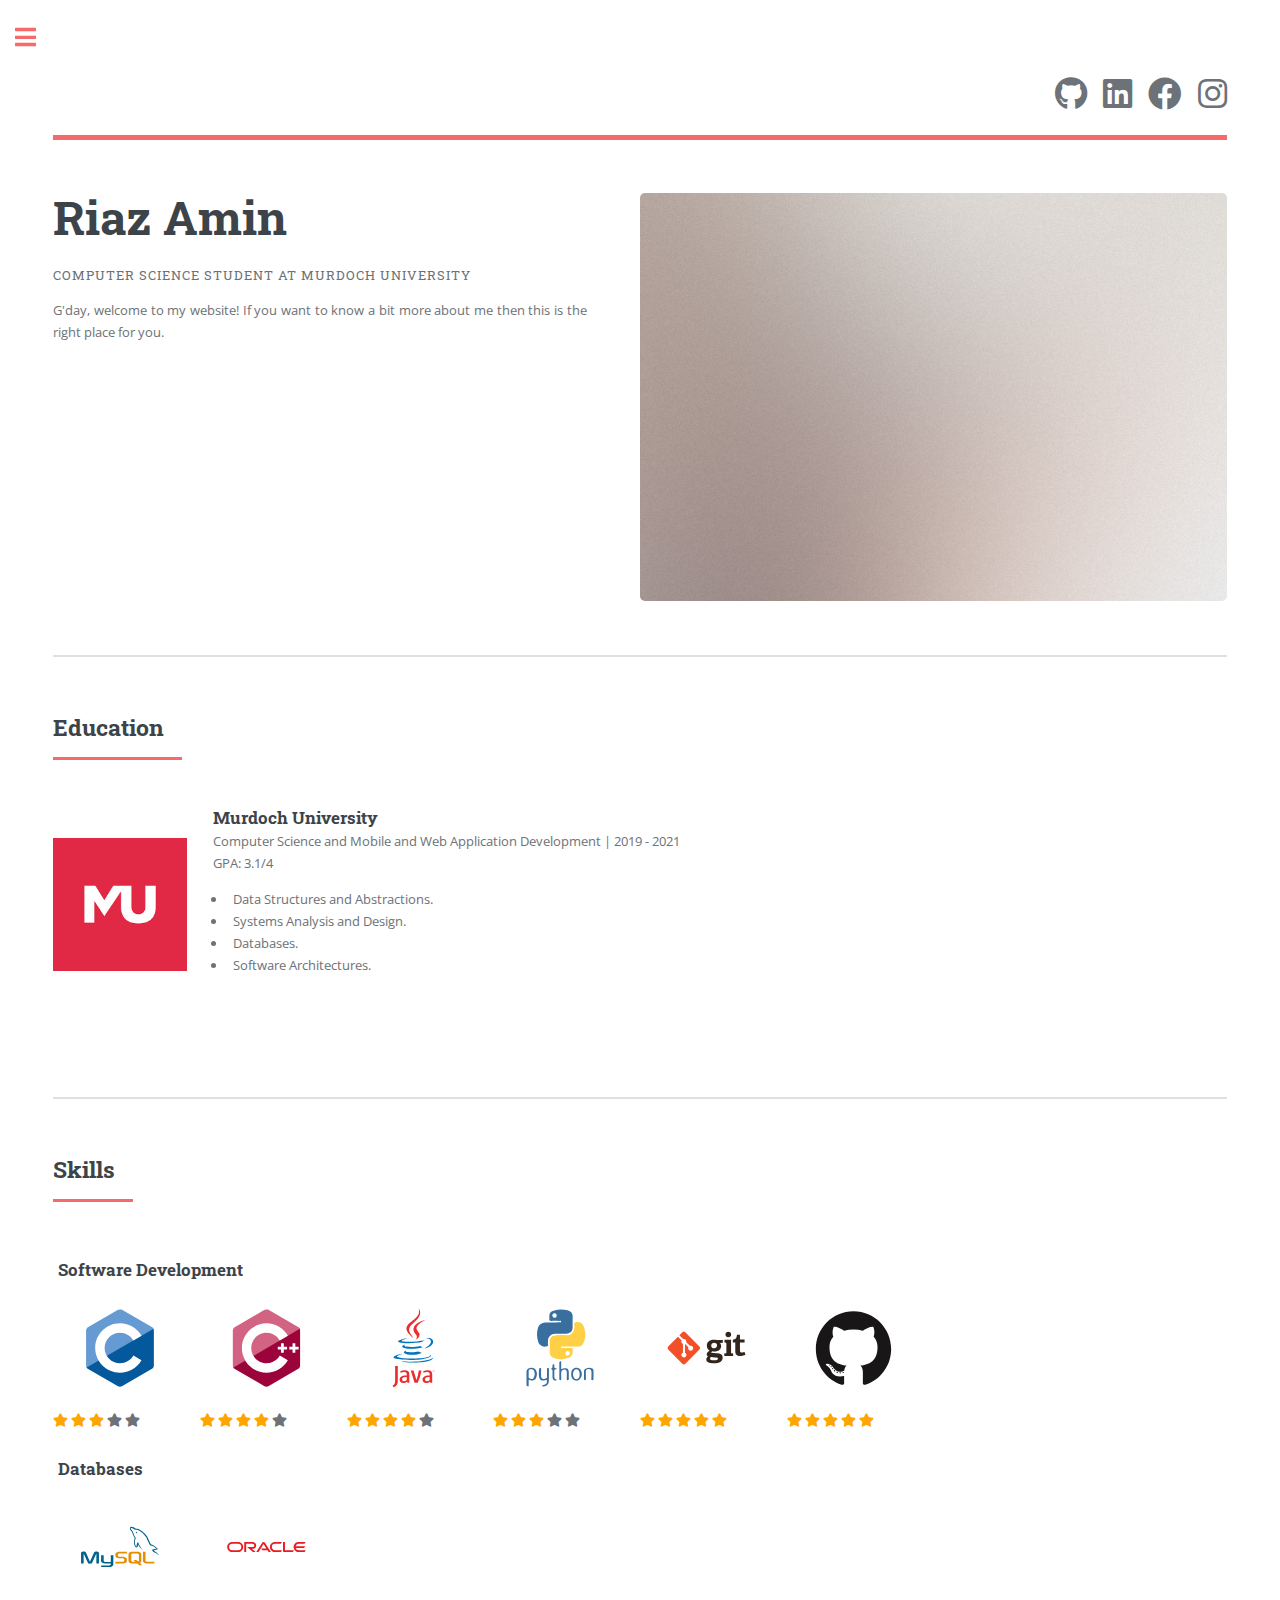
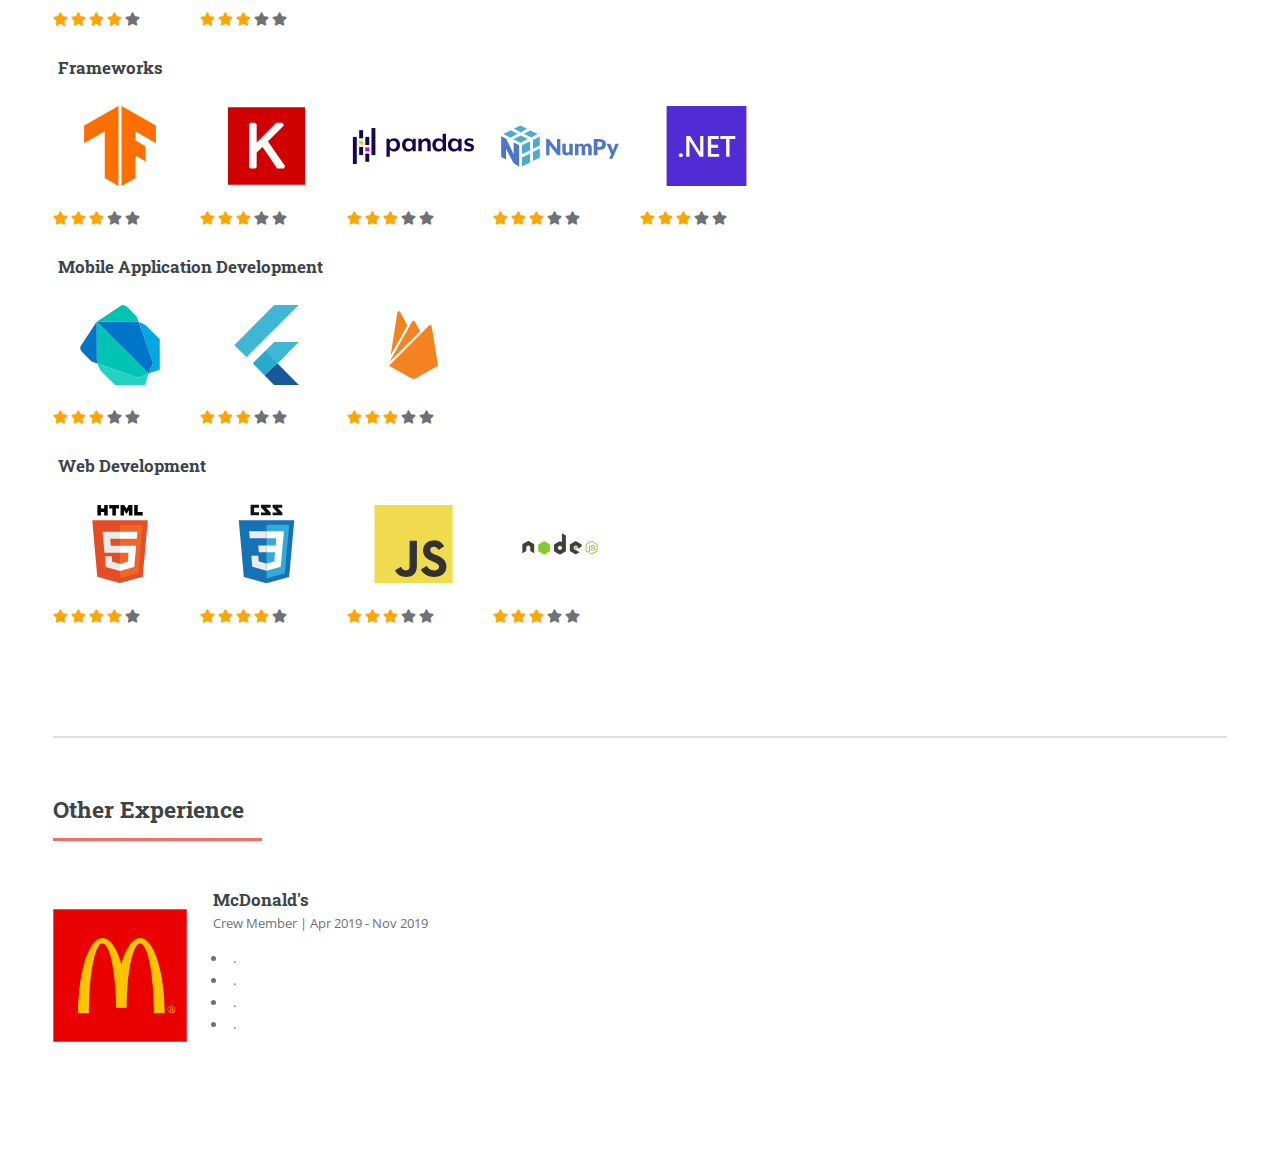
==== index.html @ af688543 "Initial commit" ====
<!DOCTYPE HTML>
<!--
	Editorial by HTML5 UP
	html5up.net | @ajlkn
	Free for personal and commercial use under the CCA 3.0 license (html5up.net/license)
-->
<html>
	<head>
		<title>Editorial by HTML5 UP</title>
		<meta charset="utf-8" />
		<meta name="viewport" content="width=device-width, initial-scale=1, user-scalable=no" />
		<link rel="stylesheet" href="assets/css/main.css" />
	</head>
	<body class="is-preload">

		<!-- Wrapper -->
			<div id="wrapper">

				<!-- Main -->
					<div id="main">
						<div class="inner">

							<!-- Header -->
							<header id="header">
								<ul class="icons">
									<li><a href="https://github.com/undisputedcoder" class="icon brands fa-github fa-2x"><span class="label">Github</span></a></li>
									<li><a href="https://www.linkedin.com/in/riazamin/" class="icon brands fa-linkedin fa-2x" ><span class="label">LinkedIn</span></a></li>
									<li><a href="#" class="icon brands fa-facebook fa-2x" ><span class="label">Facebook</span></a></li>
									<li><a href="#" class="icon brands fa-instagram fa-2x"><span class="label">Instagram</span></a></li>
								</ul>
							</header>

							<!-- Banner -->
							<section id="banner">
								<div class="content">
									<header>
										<h1>Riaz Amin</h1>
										<p>Computer science student at Murdoch University</p>
									</header>
									<p style="text-align: justify;">G'day, welcome to my website! If you want to know a bit more about me then this is the right place for you.</p>
									<!--<ul class="actions">
										<li><a href="#" class="button big">Resume</a></li>
									</ul>-->
								</div>
								<span class="image object">
									<img src="images/pic10.jpg" alt="" />
								</span>
							</section>

							<!-- Section -->
							<section>
								<header class="major">
									<h2>Education</h2>
								</header>
								<div class="features">
									<article>
										<img class="icon" src="images/murdoch.jpg" alt="" /></a>
										<div class="content">
											<h3 margin-b>Murdoch University</h3>
											<p>
												Computer Science and Mobile and Web Application Development | 2019 - 2021<br />
												GPA: 3.1/4
											</p>
											<ul>
												<li>Data Structures and Abstractions.</li>
												<li>Systems Analysis and Design.</li>
												<li>Databases.</li>
												<li>Software Architectures.</li>													
											</ul>
										</div>
									</article>
									<br>
								</div>
							</section>

							<!-- Section -->
							<section>
								<header class="major">
									<h2>Skills</h2>
								</header>
								<div class="features">
									<article>										
										<div class="content">											
											<div class="flexy">
												<main><h3 margin-b>Software Development</h3></main>
												<section>
													<img class="icons" src="images/icons/c-original.svg" alt="" /><br>
													<div>
														<span class="fa fa-star checked"></span>
														<span class="fa fa-star checked"></span>
														<span class="fa fa-star checked"></span>
														<span class="fa fa-star"></span>
														<span class="fa fa-star"></span>
													</div>													
												</section>
												<section>
													<img class="icons" src="images/icons/cplusplus-original.svg" alt="" /><br>
													<div>
														<span class="fa fa-star checked"></span>
														<span class="fa fa-star checked"></span>
														<span class="fa fa-star checked"></span>
														<span class="fa fa-star checked"></span>
														<span class="fa fa-star"></span>
													</div>	
												</section>
												<section>
													<img class="icons" src="images/icons/java-original-wordmark.svg" alt="" /><br>
													<div>
														<span class="fa fa-star checked"></span>
														<span class="fa fa-star checked"></span>
														<span class="fa fa-star checked"></span>
														<span class="fa fa-star checked"></span>
														<span class="fa fa-star"></span>
													</div>	
												</section>
												<section>
													<img class="icons" src="images/icons/python-original-wordmark.svg" alt="" /><br>
													<div>
														<span class="fa fa-star checked"></span>
														<span class="fa fa-star checked"></span>
														<span class="fa fa-star checked"></span>
														<span class="fa fa-star"></span>
														<span class="fa fa-star"></span>
													</div>	
												</section>	
												<section>
													<img class="icons" src="images/icons/git-original-wordmark.svg" alt="" /><br>
													<div>
														<span class="fa fa-star checked"></span>
														<span class="fa fa-star checked"></span>
														<span class="fa fa-star checked"></span>
														<span class="fa fa-star checked"></span>
														<span class="fa fa-star checked"></span>
													</div>	
												</section>
												<section>
													<img class="icons" src="images/icons/github-original.svg" alt="" /><br>
													<div>
														<span class="fa fa-star checked"></span>
														<span class="fa fa-star checked"></span>
														<span class="fa fa-star checked"></span>
														<span class="fa fa-star checked"></span>
														<span class="fa fa-star checked"></span>
													</div>	
												</section>
											</div>
											<div class="flexy">
												<main><h3 margin-b>Databases</h3></main>
												<section>
													<img class="icons" src="images/icons/mysql-original-wordmark.svg" alt="" /><br>
													<div>
														<span class="fa fa-star checked"></span>
														<span class="fa fa-star checked"></span>
														<span class="fa fa-star checked"></span>
														<span class="fa fa-star checked"></span>
														<span class="fa fa-star"></span>
													</div>
												</section>
												<section>
													<img class="icons" src="images/icons/oracle-original.svg" alt="" /><br>
													<div>
														<span class="fa fa-star checked"></span>
														<span class="fa fa-star checked"></span>
														<span class="fa fa-star checked"></span>
														<span class="fa fa-star"></span>
														<span class="fa fa-star"></span>
													</div>
												</section>
											</div>
											<div class="flexy">
												<main><h3 margin-b>Frameworks</h3></main>
												<section>
													<img class="icons" src="images/icons/tensorflow-original.svg" title="Tensorflow" alt="" /><br>
													<div>
														<span class="fa fa-star checked"></span>
														<span class="fa fa-star checked"></span>
														<span class="fa fa-star checked"></span>
														<span class="fa fa-star"></span>
														<span class="fa fa-star"></span>
													</div>
												</section>
												<section>
													<img class="icons" src="images/icons/Keras_logo.svg" title="Keras" alt="" /><br>
													<div>
														<span class="fa fa-star checked"></span>
														<span class="fa fa-star checked"></span>
														<span class="fa fa-star checked"></span>
														<span class="fa fa-star"></span>
														<span class="fa fa-star"></span>
													</div></section>
												<section>
													<img class="icons" src="images/icons/pandas.svg" alt="" /><br>
													<div>
														<span class="fa fa-star checked"></span>
														<span class="fa fa-star checked"></span>
														<span class="fa fa-star checked"></span>
														<span class="fa fa-star"></span>
														<span class="fa fa-star"></span>
													</div></section>
												<section>
													<img class="icons" src="images/icons/NumPy_logo_2020.svg" alt="" /><br>
													<div>
														<span class="fa fa-star checked"></span>
														<span class="fa fa-star checked"></span>
														<span class="fa fa-star checked"></span>
														<span class="fa fa-star"></span>
														<span class="fa fa-star"></span>
													</div></section>
												<section>
													<img class="icons" src="images/icons/dotnet-logo.svg" alt="" /><br>
													<div>
														<span class="fa fa-star checked"></span>
														<span class="fa fa-star checked"></span>
														<span class="fa fa-star checked"></span>
														<span class="fa fa-star"></span>
														<span class="fa fa-star"></span>
													</div></section>																							
											</div>
											<div class="flexy">
												<main><h3 margin-b>Mobile Application Development</h3></main>
												<section>
													<img class="icons" src="images/icons/dart-original.svg" title="Dart" alt="" /><br>
													<div>
														<span class="fa fa-star checked"></span>
														<span class="fa fa-star checked"></span>
														<span class="fa fa-star checked"></span>
														<span class="fa fa-star"></span>
														<span class="fa fa-star"></span>
													</div>
												</section>
												<section>
													<img class="icons" src="images/icons/flutter-original.svg" title="Flutter" alt="" /><br>
													<div>
														<span class="fa fa-star checked"></span>
														<span class="fa fa-star checked"></span>
														<span class="fa fa-star checked"></span>
														<span class="fa fa-star"></span>
														<span class="fa fa-star"></span>
													</div>
												</section>
												<section>
													<img class="icons" src="images/icons/firebase-plain.svg" title="Firebase" alt="" /><br>
													<div>
														<span class="fa fa-star checked"></span>
														<span class="fa fa-star checked"></span>
														<span class="fa fa-star checked"></span>
														<span class="fa fa-star"></span>
														<span class="fa fa-star"></span>
													</div>
												</section>
											</div>
											<div class="flexy">
												<main><h3 margin-b>Web Development</h3></main>
												<section><img class="icons" src="images/icons/html5-original-wordmark.svg" alt="" /><br>
													<div>
														<span class="fa fa-star checked"></span>
														<span class="fa fa-star checked"></span>
														<span class="fa fa-star checked"></span>
														<span class="fa fa-star checked"></span>
														<span class="fa fa-star"></span>
													</div></section>
												<section>
													<img class="icons" src="images/icons/css3-original-wordmark.svg" alt="" /><br>
													<div>
														<span class="fa fa-star checked"></span>
														<span class="fa fa-star checked"></span>
														<span class="fa fa-star checked"></span>
														<span class="fa fa-star checked"></span>
														<span class="fa fa-star"></span>
													</div>
												</section>
												<section>
													<img class="icons" src="images/icons/javascript-original.svg" alt="" /><br>
													<div>
														<span class="fa fa-star checked"></span>
														<span class="fa fa-star checked"></span>
														<span class="fa fa-star checked"></span>
														<span class="fa fa-star"></span>
														<span class="fa fa-star"></span>
													</div>
												</section>
												<section>
													<img class="icons" src="images/icons/nodejs-original-wordmark.svg" alt="" /><br>
													<div>
														<span class="fa fa-star checked"></span>
														<span class="fa fa-star checked"></span>
														<span class="fa fa-star checked"></span>
														<span class="fa fa-star"></span>
														<span class="fa fa-star"></span>
													</div>
												</section>
											</div>										 		
										</div>
									</article>
									<br>
								</div>
							</section>

							<!-- Section -->
							<section>
								<header class="major">
									<h2>Other Experience</h2>
								</header>
								<div class="features">
									<article>
										<img class="icon" src="images/mcdonalds.png" alt="" />
										<div class="content">
											<h3 margin-b>McDonald's</h3>
											<p>
												Crew Member | Apr 2019 - Nov 2019<br />
											</p>
											<ul>
												<li>.</li>
												<li>.</li>
												<li>.</li>
												<li>.</li>
											</ul>
										</div>
									</article>
									<br>
								</div>
							</section>

						</div>
					</div>

				<!-- Sidebar -->
					<div id="sidebar">
						<div class="inner">

							<!-- Search -->
								<section id="search" class="alt">
									<form method="post" action="#">
										<input type="text" name="query" id="query" placeholder="Search" />
									</form>
								</section>

							<!-- Menu -->
								<nav id="menu">
									<header class="major">
										<h2>Menu</h2>
									</header>
									<ul>
										<li><a href="index.html">Homepage</a></li>
										<li><a href="generic.html">About Me</a></li>
										<li><a href="projects.html">Projects</a></li>
										<!--<li>
											<span class="opener">Submenu</span>
											<ul>
												<li><a href="#">Lorem Dolor</a></li>
												<li><a href="#">Ipsum Adipiscing</a></li>
												<li><a href="#">Tempus Magna</a></li>
												<li><a href="#">Feugiat Veroeros</a></li>
											</ul>
										</li>-->
									</ul>
								</nav>

							<!-- Section -->
								<section>
									<header class="major">
										<h2>Get in touch</h2>
									</header>
									<p style="text-align: justify;">If you would like to get in touch with me, feel free to send me an email. </p>
									<ul class="contact">
										<li class="icon solid fa-envelope"><a href="mailto:riaz_amin@iinet.net.au">riaz_amin@iinet.net.au</a></li>
										<!--<li class="icon solid fa-mobile-alt">0469-785-209</li>-->
									</ul>
								</section>

							<!-- Footer -->
								<footer id="footer">
									<p class="copyright">&copy; Untitled. All rights reserved. Demo Images: <a href="https://unsplash.com">Unsplash</a>. Design: <a href="https://html5up.net">HTML5 UP</a>.</p>
								</footer>

						</div>
					</div>

			</div>

		<!-- Scripts -->
			<script src="assets/js/jquery.min.js"></script>
			<script src="assets/js/browser.min.js"></script>
			<script src="assets/js/breakpoints.min.js"></script>
			<script src="assets/js/util.js"></script>
			<script src="assets/js/main.js"></script>

	</body>
</html>
---- assets/css/main.css ----
@import url(fontawesome-all.min.css);
@import url("https://fonts.googleapis.com/css?family=Open+Sans:400,600,400italic,600italic|Roboto+Slab:400,700");
/*
	Editorial by HTML5 UP
	html5up.net | @ajlkn
	Free for personal and commercial use under the CCA 3.0 license (html5up.net/license)
*/
html, body, div, span, applet, object,
iframe, h1, h2, h3, h4, h5, h6, p, blockquote,
pre, a, abbr, acronym, address, big, cite,
code, del, dfn, em, img, ins, kbd, q, s, samp,
small, strike, strong, sub, sup, tt, var, b,
u, i, center, dl, dt, dd, ol, ul, li, fieldset,
form, label, legend, table, caption, tbody,
tfoot, thead, tr, th, td, article, aside,
canvas, details, embed, figure, figcaption,
footer, header, hgroup, menu, nav, output, ruby,
section, summary, time, mark, audio, video {
  margin: 0;
  padding: 0;
  border: 0;
  font-size: 100%;
  font: inherit;
  vertical-align: baseline; }

article, aside, details, figcaption, figure,
footer, header, hgroup, menu, nav, section {
  display: block; }

body {
  line-height: 1; }

ol, ul {
  list-style: none; }

blockquote, q {
  quotes: none; }
  blockquote:before, blockquote:after, q:before, q:after {
    content: '';
    content: none; }

table {
  border-collapse: collapse;
  border-spacing: 0; }

body {
  -webkit-text-size-adjust: none; }

mark {
  background-color: transparent;
  color: inherit; }

input::-moz-focus-inner {
  border: 0;
  padding: 0; }

input, select, textarea {
  -moz-appearance: none;
  -webkit-appearance: none;
  -ms-appearance: none;
  appearance: none; }

/* Basic */
@-ms-viewport {
  width: device-width; }

body {
  -ms-overflow-style: scrollbar; }

@media screen and (max-width: 480px) {
  html, body {
    min-width: 320px; } }

html {
  box-sizing: border-box; }

*, *:before, *:after {
  box-sizing: inherit; }

body {
  background: #ffffff; }
  body.is-preload *, body.is-preload *:before, body.is-preload *:after, body.is-resizing *, body.is-resizing *:before, body.is-resizing *:after {
    -moz-animation: none !important;
    -webkit-animation: none !important;
    -ms-animation: none !important;
    animation: none !important;
    -moz-transition: none !important;
    -webkit-transition: none !important;
    -ms-transition: none !important;
    transition: none !important; }

/* Type */
body, input, select, textarea {
  color: #6c7277;
  font-family: "Open Sans", sans-serif;
  font-size: 13pt;
  font-weight: 400;
  line-height: 1.65; }
  @media screen and (max-width: 1680px) {
    body, input, select, textarea {
      font-size: 11pt; } }
  @media screen and (max-width: 1280px) {
    body, input, select, textarea {
      font-size: 10pt; } }
  @media screen and (max-width: 360px) {
    body, input, select, textarea {
      font-size: 9pt; } }

a {
  -moz-transition: color 0.2s ease-in-out, border-bottom-color 0.2s ease-in-out;
  -webkit-transition: color 0.2s ease-in-out, border-bottom-color 0.2s ease-in-out;
  -ms-transition: color 0.2s ease-in-out, border-bottom-color 0.2s ease-in-out;
  transition: color 0.2s ease-in-out, border-bottom-color 0.2s ease-in-out;
  border-bottom: dotted 1px;
  color: #f56a6a;
  text-decoration: none; }
  a:hover {
    border-bottom-color: #f56a6a;
    color: #f56a6a !important; }
    a:hover strong {
      color: inherit; }

strong, b {
  color: #3d4449;
  font-weight: 600; }

em, i {
  font-style: italic; }

p {
  margin: 0 0 1em 0; }

h1, h2, h3, h4, h5, h6 {
  color: #3d4449;
  font-family: "Roboto Slab", serif;
  font-weight: 700;
  line-height: 1.5;
  margin: 0 0 1em 0; }
  h1 a, h2 a, h3 a, h4 a, h5 a, h6 a {
    color: inherit;
    text-decoration: none;
    border-bottom: 0; }

h1 {
  font-size: 4em;
  margin: 0 0 0.5em 0;
  line-height: 1.3; }

h2 {
  font-size: 1.75em; }

h3 {
  font-size: 1.25em; }

h4 {
  font-size: 1.1em;
  text-align: center; }

h5 {
  font-size: 0.9em; }

h6 {
  font-size: 0.7em; }

@media screen and (max-width: 1680px) {
  h1 {
    font-size: 3.5em; } }

@media screen and (max-width: 980px) {
  h1 {
    font-size: 3.25em; } }

@media screen and (max-width: 736px) {
  h1 {
    font-size: 2em;
    line-height: 1.4; }
  h2 {
    font-size: 1.5em; } }

sub {
  font-size: 0.8em;
  position: relative;
  top: 0.5em; }

sup {
  font-size: 0.8em;
  position: relative;
  top: -0.5em; }

blockquote {
  border-left: solid 3px rgba(210, 215, 217, 0.75);
  font-style: italic;
  margin: 0 0 2em 0;
  padding: 0.5em 0 0.5em 2em; }

code {
  background: rgba(230, 235, 237, 0.25);
  border-radius: 0.375em;
  border: solid 1px rgba(210, 215, 217, 0.75);
  font-family: "Courier New", monospace;
  font-size: 0.9em;
  margin: 0 0.25em;
  padding: 0.25em 0.65em; }

pre {
  -webkit-overflow-scrolling: touch;
  font-family: "Courier New", monospace;
  font-size: 0.9em;
  margin: 0 0 2em 0; }
  pre code {
    display: block;
    line-height: 1.75;
    padding: 1em 1.5em;
    overflow-x: auto; }

hr {
  border: 0;
  border-bottom: solid 1px rgba(210, 215, 217, 0.75);
  margin: 2em 0; }
  hr.major {
    margin: 3em 0; }

.align-left {
  text-align: left; }

.align-center {
  text-align: center; }

.align-right {
  text-align: right; }

/* Row */
.row {
  display: flex;
  flex-wrap: wrap;
  box-sizing: border-box;
  align-items: stretch; }
  .row > * {
    box-sizing: border-box; }
  .row.gtr-uniform > * > :last-child {
    margin-bottom: 0; }
  .row.aln-left {
    justify-content: flex-start; }
  .row.aln-center {
    justify-content: center; }
  .row.aln-right {
    justify-content: flex-end; }
  .row.aln-top {
    align-items: flex-start; }
  .row.aln-middle {
    align-items: center; }
  .row.aln-bottom {
    align-items: flex-end; }
  .row > .imp {
    order: -1; }
  .row > .col-1 {
    width: 8.33333%; }
  .row > .off-1 {
    margin-left: 8.33333%; }
  .row > .col-2 {
    width: 16.66667%; }
  .row > .off-2 {
    margin-left: 16.66667%; }
  .row > .col-3 {
    width: 25%; }
  .row > .off-3 {
    margin-left: 25%; }
  .row > .col-4 {
    width: 33.33333%; }
  .row > .off-4 {
    margin-left: 33.33333%; }
  .row > .col-5 {
    width: 41.66667%; }
  .row > .off-5 {
    margin-left: 41.66667%; }
  .row > .col-6 {
    width: 50%; }
  .row > .off-6 {
    margin-left: 50%; }
  .row > .col-7 {
    width: 58.33333%; }
  .row > .off-7 {
    margin-left: 58.33333%; }
  .row > .col-8 {
    width: 66.66667%; }
  .row > .off-8 {
    margin-left: 66.66667%; }
  .row > .col-9 {
    width: 75%; }
  .row > .off-9 {
    margin-left: 75%; }
  .row > .col-10 {
    width: 83.33333%; }
  .row > .off-10 {
    margin-left: 83.33333%; }
  .row > .col-11 {
    width: 91.66667%; }
  .row > .off-11 {
    margin-left: 91.66667%; }
  .row > .col-12 {
    width: 100%; }
  .row > .off-12 {
    margin-left: 100%; }
  .row.gtr-0 {
    margin-top: 0;
    margin-left: 0em; }
    .row.gtr-0 > * {
      padding: 0 0 0 0em; }
    .row.gtr-0.gtr-uniform {
      margin-top: 0em; }
      .row.gtr-0.gtr-uniform > * {
        padding-top: 0em; }
  .row.gtr-25 {
    margin-top: 0;
    margin-left: -0.375em; }
    .row.gtr-25 > * {
      padding: 0 0 0 0.375em; }
    .row.gtr-25.gtr-uniform {
      margin-top: -0.375em; }
      .row.gtr-25.gtr-uniform > * {
        padding-top: 0.375em; }
  .row.gtr-50 {
    margin-top: 0;
    margin-left: -0.75em; }
    .row.gtr-50 > * {
      padding: 0 0 0 0.75em; }
    .row.gtr-50.gtr-uniform {
      margin-top: -0.75em; }
      .row.gtr-50.gtr-uniform > * {
        padding-top: 0.75em; }
  .row {
    margin-top: 0;
    margin-left: -1.5em; }
    .row > * {
      padding: 0 0 0 1.5em; }
    .row.gtr-uniform {
      margin-top: -1.5em; }
      .row.gtr-uniform > * {
        padding-top: 1.5em; }
  .row.gtr-150 {
    margin-top: 0;
    margin-left: -2.25em; }
    .row.gtr-150 > * {
      padding: 0 0 0 2.25em; }
    .row.gtr-150.gtr-uniform {
      margin-top: -2.25em; }
      .row.gtr-150.gtr-uniform > * {
        padding-top: 2.25em; }
  .row.gtr-200 {
    margin-top: 0;
    margin-left: -3em; }
    .row.gtr-200 > * {
      padding: 0 0 0 3em; }
    .row.gtr-200.gtr-uniform {
      margin-top: -3em; }
      .row.gtr-200.gtr-uniform > * {
        padding-top: 3em; }
  @media screen and (max-width: 1680px) {
    .row {
      display: flex;
      flex-wrap: wrap;
      box-sizing: border-box;
      align-items: stretch; }
      .row > * {
        box-sizing: border-box; }
      .row.gtr-uniform > * > :last-child {
        margin-bottom: 0; }
      .row.aln-left {
        justify-content: flex-start; }
      .row.aln-center {
        justify-content: center; }
      .row.aln-right {
        justify-content: flex-end; }
      .row.aln-top {
        align-items: flex-start; }
      .row.aln-middle {
        align-items: center; }
      .row.aln-bottom {
        align-items: flex-end; }
      .row > .imp-xlarge {
        order: -1; }
      .row > .col-1-xlarge {
        width: 8.33333%; }
      .row > .off-1-xlarge {
        margin-left: 8.33333%; }
      .row > .col-2-xlarge {
        width: 16.66667%; }
      .row > .off-2-xlarge {
        margin-left: 16.66667%; }
      .row > .col-3-xlarge {
        width: 25%; }
      .row > .off-3-xlarge {
        margin-left: 25%; }
      .row > .col-4-xlarge {
        width: 33.33333%; }
      .row > .off-4-xlarge {
        margin-left: 33.33333%; }
      .row > .col-5-xlarge {
        width: 41.66667%; }
      .row > .off-5-xlarge {
        margin-left: 41.66667%; }
      .row > .col-6-xlarge {
        width: 50%; }
      .row > .off-6-xlarge {
        margin-left: 50%; }
      .row > .col-7-xlarge {
        width: 58.33333%; }
      .row > .off-7-xlarge {
        margin-left: 58.33333%; }
      .row > .col-8-xlarge {
        width: 66.66667%; }
      .row > .off-8-xlarge {
        margin-left: 66.66667%; }
      .row > .col-9-xlarge {
        width: 75%; }
      .row > .off-9-xlarge {
        margin-left: 75%; }
      .row > .col-10-xlarge {
        width: 83.33333%; }
      .row > .off-10-xlarge {
        margin-left: 83.33333%; }
      .row > .col-11-xlarge {
        width: 91.66667%; }
      .row > .off-11-xlarge {
        margin-left: 91.66667%; }
      .row > .col-12-xlarge {
        width: 100%; }
      .row > .off-12-xlarge {
        margin-left: 100%; }
      .row.gtr-0 {
        margin-top: 0;
        margin-left: 0em; }
        .row.gtr-0 > * {
          padding: 0 0 0 0em; }
        .row.gtr-0.gtr-uniform {
          margin-top: 0em; }
          .row.gtr-0.gtr-uniform > * {
            padding-top: 0em; }
      .row.gtr-25 {
        margin-top: 0;
        margin-left: -0.375em; }
        .row.gtr-25 > * {
          padding: 0 0 0 0.375em; }
        .row.gtr-25.gtr-uniform {
          margin-top: -0.375em; }
          .row.gtr-25.gtr-uniform > * {
            padding-top: 0.375em; }
      .row.gtr-50 {
        margin-top: 0;
        margin-left: -0.75em; }
        .row.gtr-50 > * {
          padding: 0 0 0 0.75em; }
        .row.gtr-50.gtr-uniform {
          margin-top: -0.75em; }
          .row.gtr-50.gtr-uniform > * {
            padding-top: 0.75em; }
      .row {
        margin-top: 0;
        margin-left: -1.5em; }
        .row > * {
          padding: 0 0 0 1.5em; }
        .row.gtr-uniform {
          margin-top: -1.5em; }
          .row.gtr-uniform > * {
            padding-top: 1.5em; }
      .row.gtr-150 {
        margin-top: 0;
        margin-left: -2.25em; }
        .row.gtr-150 > * {
          padding: 0 0 0 2.25em; }
        .row.gtr-150.gtr-uniform {
          margin-top: -2.25em; }
          .row.gtr-150.gtr-uniform > * {
            padding-top: 2.25em; }
      .row.gtr-200 {
        margin-top: 0;
        margin-left: -3em; }
        .row.gtr-200 > * {
          padding: 0 0 0 3em; }
        .row.gtr-200.gtr-uniform {
          margin-top: -3em; }
          .row.gtr-200.gtr-uniform > * {
            padding-top: 3em; } }
  @media screen and (max-width: 1280px) {
    .row {
      display: flex;
      flex-wrap: wrap;
      box-sizing: border-box;
      align-items: stretch; }
      .row > * {
        box-sizing: border-box; }
      .row.gtr-uniform > * > :last-child {
        margin-bottom: 0; }
      .row.aln-left {
        justify-content: flex-start; }
      .row.aln-center {
        justify-content: center; }
      .row.aln-right {
        justify-content: flex-end; }
      .row.aln-top {
        align-items: flex-start; }
      .row.aln-middle {
        align-items: center; }
      .row.aln-bottom {
        align-items: flex-end; }
      .row > .imp-large {
        order: -1; }
      .row > .col-1-large {
        width: 8.33333%; }
      .row > .off-1-large {
        margin-left: 8.33333%; }
      .row > .col-2-large {
        width: 16.66667%; }
      .row > .off-2-large {
        margin-left: 16.66667%; }
      .row > .col-3-large {
        width: 25%; }
      .row > .off-3-large {
        margin-left: 25%; }
      .row > .col-4-large {
        width: 33.33333%; }
      .row > .off-4-large {
        margin-left: 33.33333%; }
      .row > .col-5-large {
        width: 41.66667%; }
      .row > .off-5-large {
        margin-left: 41.66667%; }
      .row > .col-6-large {
        width: 50%; }
      .row > .off-6-large {
        margin-left: 50%; }
      .row > .col-7-large {
        width: 58.33333%; }
      .row > .off-7-large {
        margin-left: 58.33333%; }
      .row > .col-8-large {
        width: 66.66667%; }
      .row > .off-8-large {
        margin-left: 66.66667%; }
      .row > .col-9-large {
        width: 75%; }
      .row > .off-9-large {
        margin-left: 75%; }
      .row > .col-10-large {
        width: 83.33333%; }
      .row > .off-10-large {
        margin-left: 83.33333%; }
      .row > .col-11-large {
        width: 91.66667%; }
      .row > .off-11-large {
        margin-left: 91.66667%; }
      .row > .col-12-large {
        width: 100%; }
      .row > .off-12-large {
        margin-left: 100%; }
      .row.gtr-0 {
        margin-top: 0;
        margin-left: 0em; }
        .row.gtr-0 > * {
          padding: 0 0 0 0em; }
        .row.gtr-0.gtr-uniform {
          margin-top: 0em; }
          .row.gtr-0.gtr-uniform > * {
            padding-top: 0em; }
      .row.gtr-25 {
        margin-top: 0;
        margin-left: -0.375em; }
        .row.gtr-25 > * {
          padding: 0 0 0 0.375em; }
        .row.gtr-25.gtr-uniform {
          margin-top: -0.375em; }
          .row.gtr-25.gtr-uniform > * {
            padding-top: 0.375em; }
      .row.gtr-50 {
        margin-top: 0;
        margin-left: -0.75em; }
        .row.gtr-50 > * {
          padding: 0 0 0 0.75em; }
        .row.gtr-50.gtr-uniform {
          margin-top: -0.75em; }
          .row.gtr-50.gtr-uniform > * {
            padding-top: 0.75em; }
      .row {
        margin-top: 0;
        margin-left: -1.5em; }
        .row > * {
          padding: 0 0 0 1.5em; }
        .row.gtr-uniform {
          margin-top: -1.5em; }
          .row.gtr-uniform > * {
            padding-top: 1.5em; }
      .row.gtr-150 {
        margin-top: 0;
        margin-left: -2.25em; }
        .row.gtr-150 > * {
          padding: 0 0 0 2.25em; }
        .row.gtr-150.gtr-uniform {
          margin-top: -2.25em; }
          .row.gtr-150.gtr-uniform > * {
            padding-top: 2.25em; }
      .row.gtr-200 {
        margin-top: 0;
        margin-left: -3em; }
        .row.gtr-200 > * {
          padding: 0 0 0 3em; }
        .row.gtr-200.gtr-uniform {
          margin-top: -3em; }
          .row.gtr-200.gtr-uniform > * {
            padding-top: 3em; } }
  @media screen and (max-width: 980px) {
    .row {
      display: flex;
      flex-wrap: wrap;
      box-sizing: border-box;
      align-items: stretch; }
      .row > * {
        box-sizing: border-box; }
      .row.gtr-uniform > * > :last-child {
        margin-bottom: 0; }
      .row.aln-left {
        justify-content: flex-start; }
      .row.aln-center {
        justify-content: center; }
      .row.aln-right {
        justify-content: flex-end; }
      .row.aln-top {
        align-items: flex-start; }
      .row.aln-middle {
        align-items: center; }
      .row.aln-bottom {
        align-items: flex-end; }
      .row > .imp-medium {
        order: -1; }
      .row > .col-1-medium {
        width: 8.33333%; }
      .row > .off-1-medium {
        margin-left: 8.33333%; }
      .row > .col-2-medium {
        width: 16.66667%; }
      .row > .off-2-medium {
        margin-left: 16.66667%; }
      .row > .col-3-medium {
        width: 25%; }
      .row > .off-3-medium {
        margin-left: 25%; }
      .row > .col-4-medium {
        width: 33.33333%; }
      .row > .off-4-medium {
        margin-left: 33.33333%; }
      .row > .col-5-medium {
        width: 41.66667%; }
      .row > .off-5-medium {
        margin-left: 41.66667%; }
      .row > .col-6-medium {
        width: 50%; }
      .row > .off-6-medium {
        margin-left: 50%; }
      .row > .col-7-medium {
        width: 58.33333%; }
      .row > .off-7-medium {
        margin-left: 58.33333%; }
      .row > .col-8-medium {
        width: 66.66667%; }
      .row > .off-8-medium {
        margin-left: 66.66667%; }
      .row > .col-9-medium {
        width: 75%; }
      .row > .off-9-medium {
        margin-left: 75%; }
      .row > .col-10-medium {
        width: 83.33333%; }
      .row > .off-10-medium {
        margin-left: 83.33333%; }
      .row > .col-11-medium {
        width: 91.66667%; }
      .row > .off-11-medium {
        margin-left: 91.66667%; }
      .row > .col-12-medium {
        width: 100%; }
      .row > .off-12-medium {
        margin-left: 100%; }
      .row.gtr-0 {
        margin-top: 0;
        margin-left: 0em; }
        .row.gtr-0 > * {
          padding: 0 0 0 0em; }
        .row.gtr-0.gtr-uniform {
          margin-top: 0em; }
          .row.gtr-0.gtr-uniform > * {
            padding-top: 0em; }
      .row.gtr-25 {
        margin-top: 0;
        margin-left: -0.375em; }
        .row.gtr-25 > * {
          padding: 0 0 0 0.375em; }
        .row.gtr-25.gtr-uniform {
          margin-top: -0.375em; }
          .row.gtr-25.gtr-uniform > * {
            padding-top: 0.375em; }
      .row.gtr-50 {
        margin-top: 0;
        margin-left: -0.75em; }
        .row.gtr-50 > * {
          padding: 0 0 0 0.75em; }
        .row.gtr-50.gtr-uniform {
          margin-top: -0.75em; }
          .row.gtr-50.gtr-uniform > * {
            padding-top: 0.75em; }
      .row {
        margin-top: 0;
        margin-left: -1.5em; }
        .row > * {
          padding: 0 0 0 1.5em; }
        .row.gtr-uniform {
          margin-top: -1.5em; }
          .row.gtr-uniform > * {
            padding-top: 1.5em; }
      .row.gtr-150 {
        margin-top: 0;
        margin-left: -2.25em; }
        .row.gtr-150 > * {
          padding: 0 0 0 2.25em; }
        .row.gtr-150.gtr-uniform {
          margin-top: -2.25em; }
          .row.gtr-150.gtr-uniform > * {
            padding-top: 2.25em; }
      .row.gtr-200 {
        margin-top: 0;
        margin-left: -3em; }
        .row.gtr-200 > * {
          padding: 0 0 0 3em; }
        .row.gtr-200.gtr-uniform {
          margin-top: -3em; }
          .row.gtr-200.gtr-uniform > * {
            padding-top: 3em; } }
  @media screen and (max-width: 736px) {
    .row {
      display: flex;
      flex-wrap: wrap;
      box-sizing: border-box;
      align-items: stretch; }
      .row > * {
        box-sizing: border-box; }
      .row.gtr-uniform > * > :last-child {
        margin-bottom: 0; }
      .row.aln-left {
        justify-content: flex-start; }
      .row.aln-center {
        justify-content: center; }
      .row.aln-right {
        justify-content: flex-end; }
      .row.aln-top {
        align-items: flex-start; }
      .row.aln-middle {
        align-items: center; }
      .row.aln-bottom {
        align-items: flex-end; }
      .row > .imp-small {
        order: -1; }
      .row > .col-1-small {
        width: 8.33333%; }
      .row > .off-1-small {
        margin-left: 8.33333%; }
      .row > .col-2-small {
        width: 16.66667%; }
      .row > .off-2-small {
        margin-left: 16.66667%; }
      .row > .col-3-small {
        width: 25%; }
      .row > .off-3-small {
        margin-left: 25%; }
      .row > .col-4-small {
        width: 33.33333%; }
      .row > .off-4-small {
        margin-left: 33.33333%; }
      .row > .col-5-small {
        width: 41.66667%; }
      .row > .off-5-small {
        margin-left: 41.66667%; }
      .row > .col-6-small {
        width: 50%; }
      .row > .off-6-small {
        margin-left: 50%; }
      .row > .col-7-small {
        width: 58.33333%; }
      .row > .off-7-small {
        margin-left: 58.33333%; }
      .row > .col-8-small {
        width: 66.66667%; }
      .row > .off-8-small {
        margin-left: 66.66667%; }
      .row > .col-9-small {
        width: 75%; }
      .row > .off-9-small {
        margin-left: 75%; }
      .row > .col-10-small {
        width: 83.33333%; }
      .row > .off-10-small {
        margin-left: 83.33333%; }
      .row > .col-11-small {
        width: 91.66667%; }
      .row > .off-11-small {
        margin-left: 91.66667%; }
      .row > .col-12-small {
        width: 100%; }
      .row > .off-12-small {
        margin-left: 100%; }
      .row.gtr-0 {
        margin-top: 0;
        margin-left: 0em; }
        .row.gtr-0 > * {
          padding: 0 0 0 0em; }
        .row.gtr-0.gtr-uniform {
          margin-top: 0em; }
          .row.gtr-0.gtr-uniform > * {
            padding-top: 0em; }
      .row.gtr-25 {
        margin-top: 0;
        margin-left: -0.375em; }
        .row.gtr-25 > * {
          padding: 0 0 0 0.375em; }
        .row.gtr-25.gtr-uniform {
          margin-top: -0.375em; }
          .row.gtr-25.gtr-uniform > * {
            padding-top: 0.375em; }
      .row.gtr-50 {
        margin-top: 0;
        margin-left: -0.75em; }
        .row.gtr-50 > * {
          padding: 0 0 0 0.75em; }
        .row.gtr-50.gtr-uniform {
          margin-top: -0.75em; }
          .row.gtr-50.gtr-uniform > * {
            padding-top: 0.75em; }
      .row {
        margin-top: 0;
        margin-left: -1.5em; }
        .row > * {
          padding: 0 0 0 1.5em; }
        .row.gtr-uniform {
          margin-top: -1.5em; }
          .row.gtr-uniform > * {
            padding-top: 1.5em; }
      .row.gtr-150 {
        margin-top: 0;
        margin-left: -2.25em; }
        .row.gtr-150 > * {
          padding: 0 0 0 2.25em; }
        .row.gtr-150.gtr-uniform {
          margin-top: -2.25em; }
          .row.gtr-150.gtr-uniform > * {
            padding-top: 2.25em; }
      .row.gtr-200 {
        margin-top: 0;
        margin-left: -3em; }
        .row.gtr-200 > * {
          padding: 0 0 0 3em; }
        .row.gtr-200.gtr-uniform {
          margin-top: -3em; }
          .row.gtr-200.gtr-uniform > * {
            padding-top: 3em; } }
  @media screen and (max-width: 480px) {
    .row {
      display: flex;
      flex-wrap: wrap;
      box-sizing: border-box;
      align-items: stretch; }
      .row > * {
        box-sizing: border-box; }
      .row.gtr-uniform > * > :last-child {
        margin-bottom: 0; }
      .row.aln-left {
        justify-content: flex-start; }
      .row.aln-center {
        justify-content: center; }
      .row.aln-right {
        justify-content: flex-end; }
      .row.aln-top {
        align-items: flex-start; }
      .row.aln-middle {
        align-items: center; }
      .row.aln-bottom {
        align-items: flex-end; }
      .row > .imp-xsmall {
        order: -1; }
      .row > .col-1-xsmall {
        width: 8.33333%; }
      .row > .off-1-xsmall {
        margin-left: 8.33333%; }
      .row > .col-2-xsmall {
        width: 16.66667%; }
      .row > .off-2-xsmall {
        margin-left: 16.66667%; }
      .row > .col-3-xsmall {
        width: 25%; }
      .row > .off-3-xsmall {
        margin-left: 25%; }
      .row > .col-4-xsmall {
        width: 33.33333%; }
      .row > .off-4-xsmall {
        margin-left: 33.33333%; }
      .row > .col-5-xsmall {
        width: 41.66667%; }
      .row > .off-5-xsmall {
        margin-left: 41.66667%; }
      .row > .col-6-xsmall {
        width: 50%; }
      .row > .off-6-xsmall {
        margin-left: 50%; }
      .row > .col-7-xsmall {
        width: 58.33333%; }
      .row > .off-7-xsmall {
        margin-left: 58.33333%; }
      .row > .col-8-xsmall {
        width: 66.66667%; }
      .row > .off-8-xsmall {
        margin-left: 66.66667%; }
      .row > .col-9-xsmall {
        width: 75%; }
      .row > .off-9-xsmall {
        margin-left: 75%; }
      .row > .col-10-xsmall {
        width: 83.33333%; }
      .row > .off-10-xsmall {
        margin-left: 83.33333%; }
      .row > .col-11-xsmall {
        width: 91.66667%; }
      .row > .off-11-xsmall {
        margin-left: 91.66667%; }
      .row > .col-12-xsmall {
        width: 100%; }
      .row > .off-12-xsmall {
        margin-left: 100%; }
      .row.gtr-0 {
        margin-top: 0;
        margin-left: 0em; }
        .row.gtr-0 > * {
          padding: 0 0 0 0em; }
        .row.gtr-0.gtr-uniform {
          margin-top: 0em; }
          .row.gtr-0.gtr-uniform > * {
            padding-top: 0em; }
      .row.gtr-25 {
        margin-top: 0;
        margin-left: -0.375em; }
        .row.gtr-25 > * {
          padding: 0 0 0 0.375em; }
        .row.gtr-25.gtr-uniform {
          margin-top: -0.375em; }
          .row.gtr-25.gtr-uniform > * {
            padding-top: 0.375em; }
      .row.gtr-50 {
        margin-top: 0;
        margin-left: -0.75em; }
        .row.gtr-50 > * {
          padding: 0 0 0 0.75em; }
        .row.gtr-50.gtr-uniform {
          margin-top: -0.75em; }
          .row.gtr-50.gtr-uniform > * {
            padding-top: 0.75em; }
      .row {
        margin-top: 0;
        margin-left: -1.5em; }
        .row > * {
          padding: 0 0 0 1.5em; }
        .row.gtr-uniform {
          margin-top: -1.5em; }
          .row.gtr-uniform > * {
            padding-top: 1.5em; }
      .row.gtr-150 {
        margin-top: 0;
        margin-left: -2.25em; }
        .row.gtr-150 > * {
          padding: 0 0 0 2.25em; }
        .row.gtr-150.gtr-uniform {
          margin-top: -2.25em; }
          .row.gtr-150.gtr-uniform > * {
            padding-top: 2.25em; }
      .row.gtr-200 {
        margin-top: 0;
        margin-left: -3em; }
        .row.gtr-200 > * {
          padding: 0 0 0 3em; }
        .row.gtr-200.gtr-uniform {
          margin-top: -3em; }
          .row.gtr-200.gtr-uniform > * {
            padding-top: 3em; } }

/* Section/Article */
section.special, article.special {
  text-align: center; }

header p {
  font-family: "Roboto Slab", serif;
  font-size: 1em;
  font-weight: 400;
  letter-spacing: 0.075em;
  margin-top: -0.5em;
  text-transform: uppercase; }

header.major > :last-child {
  border-bottom: solid 3px #f56a6a;
  display: inline-block;
  margin: 0 0 2em 0;
  padding: 0 0.75em 0.5em 0; }

header.main > :last-child {
  margin: 0 0 1em 0; }

/* Form */
form {
  margin: 0 0 2em 0; }

label {
  color: #3d4449;
  display: block;
  font-size: 0.9em;
  font-weight: 600;
  margin: 0 0 1em 0; }

input[type="text"],
input[type="password"],
input[type="email"],
input[type="tel"],
input[type="search"],
input[type="url"],
select,
textarea {
  -moz-appearance: none;
  -webkit-appearance: none;
  -ms-appearance: none;
  appearance: none;
  background: #ffffff;
  border-radius: 0.375em;
  border: none;
  border: solid 1px rgba(210, 215, 217, 0.75);
  color: inherit;
  display: block;
  outline: 0;
  padding: 0 1em;
  text-decoration: none;
  width: 100%; }
  input[type="text"]:invalid,
  input[type="password"]:invalid,
  input[type="email"]:invalid,
  input[type="tel"]:invalid,
  input[type="search"]:invalid,
  input[type="url"]:invalid,
  select:invalid,
  textarea:invalid {
    box-shadow: none; }
  input[type="text"]:focus,
  input[type="password"]:focus,
  input[type="email"]:focus,
  input[type="tel"]:focus,
  input[type="search"]:focus,
  input[type="url"]:focus,
  select:focus,
  textarea:focus {
    border-color: #f56a6a;
    box-shadow: 0 0 0 1px #f56a6a; }

select {
  background-image: url("data:image/svg+xml;charset=utf8,%3Csvg xmlns='http://www.w3.org/2000/svg' width='40' height='40' preserveAspectRatio='none' viewBox='0 0 40 40'%3E%3Cpath d='M9.4,12.3l10.4,10.4l10.4-10.4c0.2-0.2,0.5-0.4,0.9-0.4c0.3,0,0.6,0.1,0.9,0.4l3.3,3.3c0.2,0.2,0.4,0.5,0.4,0.9 c0,0.4-0.1,0.6-0.4,0.9L20.7,31.9c-0.2,0.2-0.5,0.4-0.9,0.4c-0.3,0-0.6-0.1-0.9-0.4L4.3,17.3c-0.2-0.2-0.4-0.5-0.4-0.9 c0-0.4,0.1-0.6,0.4-0.9l3.3-3.3c0.2-0.2,0.5-0.4,0.9-0.4S9.1,12.1,9.4,12.3z' fill='rgba(210, 215, 217, 0.75)' /%3E%3C/svg%3E");
  background-size: 1.25em;
  background-repeat: no-repeat;
  background-position: calc(100% - 1em) center;
  height: 2.75em;
  padding-right: 2.75em;
  text-overflow: ellipsis; }
  select option {
    color: #3d4449;
    background: #ffffff; }
  select:focus::-ms-value {
    background-color: transparent; }
  select::-ms-expand {
    display: none; }

input[type="text"],
input[type="password"],
input[type="email"],
input[type="tel"],
input[type="search"],
input[type="url"],
select {
  height: 2.75em; }

textarea {
  padding: 0.75em 1em; }

input[type="checkbox"],
input[type="radio"] {
  -moz-appearance: none;
  -webkit-appearance: none;
  -ms-appearance: none;
  appearance: none;
  display: block;
  float: left;
  margin-right: -2em;
  opacity: 0;
  width: 1em;
  z-index: -1; }
  input[type="checkbox"] + label,
  input[type="radio"] + label {
    text-decoration: none;
    color: #7f888f;
    cursor: pointer;
    display: inline-block;
    font-size: 1em;
    font-weight: 400;
    padding-left: 2.4em;
    padding-right: 0.75em;
    position: relative; }
    input[type="checkbox"] + label:before,
    input[type="radio"] + label:before {
      -moz-osx-font-smoothing: grayscale;
      -webkit-font-smoothing: antialiased;
      display: inline-block;
      font-style: normal;
      font-variant: normal;
      text-rendering: auto;
      line-height: 1;
      text-transform: none !important;
      font-family: 'Font Awesome 5 Free';
      font-weight: 900; }
    input[type="checkbox"] + label:before,
    input[type="radio"] + label:before {
      background: #ffffff;
      border-radius: 0.375em;
      border: solid 1px rgba(210, 215, 217, 0.75);
      content: '';
      display: inline-block;
      font-size: 0.8em;
      height: 2.0625em;
      left: 0;
      line-height: 2.0625em;
      position: absolute;
      text-align: center;
      top: 0;
      width: 2.0625em; }
  input[type="checkbox"]:checked + label:before,
  input[type="radio"]:checked + label:before {
    background: #3d4449;
    border-color: #3d4449;
    color: #ffffff;
    content: '\f00c'; }
  input[type="checkbox"]:focus + label:before,
  input[type="radio"]:focus + label:before {
    border-color: #f56a6a;
    box-shadow: 0 0 0 1px #f56a6a; }

input[type="checkbox"] + label:before {
  border-radius: 0.375em; }

input[type="radio"] + label:before {
  border-radius: 100%; }

::-webkit-input-placeholder {
  color: #9fa3a6 !important;
  opacity: 1.0; }

:-moz-placeholder {
  color: #9fa3a6 !important;
  opacity: 1.0; }

::-moz-placeholder {
  color: #9fa3a6 !important;
  opacity: 1.0; }

:-ms-input-placeholder {
  color: #9fa3a6 !important;
  opacity: 1.0; }

/* Box */
.box {
  border-radius: 0.375em;
  border: solid 1px rgba(210, 215, 217, 0.75);
  margin-bottom: 2em;
  padding: 1.5em; }
  .box > :last-child,
  .box > :last-child > :last-child,
  .box > :last-child > :last-child > :last-child {
    margin-bottom: 0; }
  .box.alt {
    border: 0;
    border-radius: 0;
    padding: 0; }

/* Icon */
.icon {
  text-decoration: none;
  border-bottom: none;
  position: relative; }
  .icon:before {
    -moz-osx-font-smoothing: grayscale;
    -webkit-font-smoothing: antialiased;
    display: inline-block;
    font-style: normal;
    font-variant: normal;
    text-rendering: auto;
    line-height: 1;
    text-transform: none !important;
    font-family: 'Font Awesome 5 Free';
    font-weight: 400; }
  .icon > .label {
    display: none; }
  .icon:before {
    line-height: inherit; }
  .icon.solid:before {
    font-weight: 900; }
  .icon.brands:before {
    font-family: 'Font Awesome 5 Brands'; }

/* Image */
.image {
  border-radius: 0.375em;
  border: 0;
  display: inline-block;
  position: relative; }
  .image img {
    border-radius: 0.375em;
    display: block; }
  .image.left, .image.right {
    max-width: 40%; }
    .image.left img, .image.right img {
      width: 100%; }
  .image.left {
    float: left;
    padding: 0 1.5em 1em 0;
    top: 0.25em; }
  .image.right {
    float: right;
    padding: 0 0 1em 1.5em;
    top: 0.25em; }
  .image.fit {
    display: block;
    margin: 0 0 2em 0;
    width: 100%; }
    .image.fit img {
      width: 100%; }
  .image.main {
    display: block;
    margin: 0 0 3em 0;
    width: 100%; }
    .image.main img {
      width: 100%; }

a.image {
  overflow: hidden; }
  a.image img {
    -moz-transition: -moz-transform 0.2s ease;
    -webkit-transition: -webkit-transform 0.2s ease;
    -ms-transition: -ms-transform 0.2s ease;
    transition: transform 0.2s ease; }
  a.image:hover img {
    -moz-transform: scale(1.075);
    -webkit-transform: scale(1.075);
    -ms-transform: scale(1.075);
    transform: scale(1.075); }

/* List */
ol {
  list-style: decimal;
  margin: 0 0 2em 0;
  padding-left: 1.25em; }
  ol li {
    padding-left: 0.25em; }

ul {
  list-style: disc;
  margin: 0 0 2em 0;
  padding-left: 1em; }
  ul li {
    padding-left: 0.5em; }
  ul.alt {
    list-style: none;
    padding-left: 0; }
    ul.alt li {
      border-top: solid 1px rgba(210, 215, 217, 0.75);
      padding: 0.5em 0; }
      ul.alt li:first-child {
        border-top: 0;
        padding-top: 0; }

dl {
  margin: 0 0 2em 0; }
  dl dt {
    display: block;
    font-weight: 600;
    margin: 0 0 1em 0; }
  dl dd {
    margin-left: 2em; }

/* Actions */
ul.actions {
  display: -moz-flex;
  display: -webkit-flex;
  display: -ms-flex;
  display: flex;
  cursor: default;
  list-style: none;
  margin-left: -1em;
  padding-left: 0; }
  ul.actions li {
    padding: 0 0 0 1em;
    vertical-align: middle; }
  ul.actions.special {
    -moz-justify-content: center;
    -webkit-justify-content: center;
    -ms-justify-content: center;
    justify-content: center;
    width: 100%;
    margin-left: 0; }
    ul.actions.special li:first-child {
      padding-left: 0; }
  ul.actions.stacked {
    -moz-flex-direction: column;
    -webkit-flex-direction: column;
    -ms-flex-direction: column;
    flex-direction: column;
    margin-left: 0; }
    ul.actions.stacked li {
      padding: 1.3em 0 0 0; }
      ul.actions.stacked li:first-child {
        padding-top: 0; }
  ul.actions.fit {
    width: calc(100% + 1em); }
    ul.actions.fit li {
      -moz-flex-grow: 1;
      -webkit-flex-grow: 1;
      -ms-flex-grow: 1;
      flex-grow: 1;
      -moz-flex-shrink: 1;
      -webkit-flex-shrink: 1;
      -ms-flex-shrink: 1;
      flex-shrink: 1;
      width: 100%; }
      ul.actions.fit li > * {
        width: 100%; }
    ul.actions.fit.stacked {
      width: 100%; }

/* Icons */
ul.icons {
  size: 3x;
  cursor: default;
  list-style: none;
  padding-left: 0; }
  ul.icons li {
    display: inline-block;
    padding: 0 1em 0 0; }
    ul.icons li:last-child {
      padding-right: 0; }
    ul.icons li .icon {
      color: inherit; }
      ul.icons li .icon:before {
        font-size: 1.25em; }

/* Contact */
ul.contact {
  list-style: none;
  padding: 0; }
  ul.contact li {
    text-decoration: none;
    border-top: solid 1px rgba(210, 215, 217, 0.75);
    margin: 1.5em 0 0 0;
    padding: 1.5em 0 0 3em;
    position: relative; }
    ul.contact li:before {
      -moz-osx-font-smoothing: grayscale;
      -webkit-font-smoothing: antialiased;
      display: inline-block;
      font-style: normal;
      font-variant: normal;
      text-rendering: auto;
      line-height: 1;
      text-transform: none !important;
      font-family: 'Font Awesome 5 Free';
      font-weight: 400; }
    ul.contact li:before {
      color: #f56a6a;
      display: inline-block;
      font-size: 1.5em;
      height: 1.125em;
      left: 0;
      line-height: 1.125em;
      position: absolute;
      text-align: center;
      top: 1em;
      width: 1.5em; }
    ul.contact li:first-child {
      border-top: 0;
      margin-top: 0;
      padding-top: 0; }
      ul.contact li:first-child:before {
        top: 0; }
    ul.contact li a {
      color: inherit; }

/* Pagination */
ul.pagination {
  cursor: default;
  list-style: none;
  padding-left: 0; }
  ul.pagination li {
    display: inline-block;
    padding-left: 0;
    vertical-align: middle; }
    ul.pagination li > .page {
      -moz-transition: background-color 0.2s ease-in-out, color 0.2s ease-in-out;
      -webkit-transition: background-color 0.2s ease-in-out, color 0.2s ease-in-out;
      -ms-transition: background-color 0.2s ease-in-out, color 0.2s ease-in-out;
      transition: background-color 0.2s ease-in-out, color 0.2s ease-in-out;
      border-bottom: 0;
      border-radius: 0.375em;
      display: inline-block;
      font-size: 0.8em;
      font-weight: 600;
      height: 2em;
      line-height: 2em;
      margin: 0 0.125em;
      min-width: 2em;
      padding: 0 0.5em;
      text-align: center; }
      ul.pagination li > .page.active {
        background-color: #f56a6a;
        color: #ffffff !important; }
        ul.pagination li > .page.active:hover {
          background-color: #f67878; }
        ul.pagination li > .page.active:active {
          background-color: #f45c5c; }
    ul.pagination li:first-child {
      padding-right: 0.75em; }
    ul.pagination li:last-child {
      padding-left: 0.75em; }
  @media screen and (max-width: 480px) {
    ul.pagination li:nth-child(n+2):nth-last-child(n+2) {
      display: none; }
    ul.pagination li:first-child {
      padding-right: 0; } }

.flexy {
  display: flex;
  flex-wrap: wrap;
  position: relative; 
}

.flexy main {
  flex-basis: 100%;
  padding: 10px 5px 10px 5px;
}

.flexy section {
  flex-basis: auto;
  padding: 15px 0px 15px 0px;
}
/* Table */
/*.table-wrapper {
  -webkit-overflow-scrolling: touch;
  overflow-x: auto; }

table {
  margin: 0 0 2em 0;
  width: 100%; }
  table tbody tr {
    border: solid 1px rgba(210, 215, 217, 0.75);
    border-left: 0;
    border-right: 0; }
    table tbody tr:nth-child(2n + 1) {
      background-color: rgba(230, 235, 237, 0.25); }
  table td {
    padding: 0.75em 0.75em; }
  table th {
    color: #3d4449;
    font-size: 0.9em;
    font-weight: 600;
    padding: 0 0.75em 0.75em 0.75em;
    text-align: left; }
  table thead {
    border-bottom: solid 2px rgba(210, 215, 217, 0.75); }
  table tfoot {
    border-top: solid 2px rgba(210, 215, 217, 0.75); }
  table.alt {
    border-collapse: separate; }
    table.alt tbody tr td {
      border: solid 1px rgba(210, 215, 217, 0.75);
      border-left-width: 0;
      border-top-width: 0; }
      table.alt tbody tr td:first-child {
        border-left-width: 1px; }
    table.alt tbody tr:first-child td {
      border-top-width: 1px; }
    table.alt thead {
      border-bottom: 0; }
    table.alt tfoot {
      border-top: 0; }
*/

/* Button */
input[type="submit"],
input[type="reset"],
input[type="button"],
button,
.button {
  -moz-appearance: none;
  -webkit-appearance: none;
  -ms-appearance: none;
  appearance: none;
  -moz-transition: background-color 0.2s ease-in-out, color 0.2s ease-in-out;
  -webkit-transition: background-color 0.2s ease-in-out, color 0.2s ease-in-out;
  -ms-transition: background-color 0.2s ease-in-out, color 0.2s ease-in-out;
  transition: background-color 0.2s ease-in-out, color 0.2s ease-in-out;
  background-color: transparent;
  border-radius: 0.375em;
  border: 0;
  box-shadow: inset 0 0 0 2px #f56a6a;
  color: #f56a6a !important;
  cursor: pointer;
  display: inline-block;
  font-family: "Roboto Slab", serif;
  font-size: 0.8em;
  font-weight: 700;
  height: 3.5em;
  letter-spacing: 0.075em;
  line-height: 3.5em;
  padding: 0 2.25em;
  text-align: center;
  text-decoration: none;
  text-transform: uppercase;
  white-space: nowrap; }
  input[type="submit"]:hover,
  input[type="reset"]:hover,
  input[type="button"]:hover,
  button:hover,
  .button:hover {
    background-color: rgba(245, 106, 106, 0.05); }
  input[type="submit"]:active,
  input[type="reset"]:active,
  input[type="button"]:active,
  button:active,
  .button:active {
    background-color: rgba(245, 106, 106, 0.15); }
  input[type="submit"].icon:before,
  input[type="reset"].icon:before,
  input[type="button"].icon:before,
  button.icon:before,
  .button.icon:before {
    margin-right: 0.5em; }
  input[type="submit"].fit,
  input[type="reset"].fit,
  input[type="button"].fit,
  button.fit,
  .button.fit {
    width: 100%; }
  input[type="submit"].small,
  input[type="reset"].small,
  input[type="button"].small,
  button.small,
  .button.small {
    font-size: 0.6em; }
  input[type="submit"].large,
  input[type="reset"].large,
  input[type="button"].large,
  button.large,
  .button.large {
    font-size: 1em;
    height: 3.65em;
    line-height: 3.65em; }
  input[type="submit"].primary,
  input[type="reset"].primary,
  input[type="button"].primary,
  button.primary,
  .button.primary {
    background-color: #f56a6a;
    box-shadow: none;
    color: #ffffff !important; }
    input[type="submit"].primary:hover,
    input[type="reset"].primary:hover,
    input[type="button"].primary:hover,
    button.primary:hover,
    .button.primary:hover {
      background-color: #f67878; }
    input[type="submit"].primary:active,
    input[type="reset"].primary:active,
    input[type="button"].primary:active,
    button.primary:active,
    .button.primary:active {
      background-color: #f45c5c; }
  input[type="submit"].disabled, input[type="submit"]:disabled,
  input[type="reset"].disabled,
  input[type="reset"]:disabled,
  input[type="button"].disabled,
  input[type="button"]:disabled,
  button.disabled,
  button:disabled,
  .button.disabled,
  .button:disabled {
    pointer-events: none;
    opacity: 0.25; }

/* Mini Posts */
.mini-posts article {
  border-top: solid 1px rgba(210, 215, 217, 0.75);
  margin-top: 2em;
  padding-top: 2em; }
  .mini-posts article .image {
    display: block;
    margin: 0 0 1.5em 0; }
    .mini-posts article .image img {
      display: block;
      width: 100%; }
  .mini-posts article:first-child {
    border-top: 0;
    margin-top: 0;
    padding-top: 0; }

/* Features */
.features {
  display: -moz-flex;
  display: -webkit-flex;
  display: -ms-flex;
  display: flex;
  -moz-flex-wrap: wrap;
  -webkit-flex-wrap: wrap;
  -ms-flex-wrap: wrap;
  flex-wrap: wrap;
  margin: 0 0 2em -3em;
  width: calc(100% + 3em);
}

  .features h3 {
    margin: 0 0 0 0;
  }

  .features article {
    -moz-align-items: center;
    -webkit-align-items: center;
    -ms-align-items: center;
    align-items: center;
    display: -moz-flex;
    display: -webkit-flex;
    display: -ms-flex;
    display: flex;
    margin: 0 0 3em 3em;
    position: relative;
    width: calc(100% - 3em);
  }

    .features article .icon {
      -moz-flex-grow: 0;
      -webkit-flex-grow: 0;
      -ms-flex-grow: 0;
      flex-grow: 0;
      -moz-flex-shrink: 0;
      -webkit-flex-shrink: 0;
      -ms-flex-shrink: 0;
      flex-shrink: 0;
      display: block;
      height: 10em;
      line-height: 10em;
      margin: 0 2em 0 0;
      text-align: center;
      width: 10em;
    }

    /*icons for skills*/
    .features article .icons {
      -moz-flex-grow: 0;
      -webkit-flex-grow: 0;
      -ms-flex-grow: 0;
      flex-grow: 0;
      -moz-flex-shrink: 0;
      -webkit-flex-shrink: 0;
      -ms-flex-shrink: 0;
      flex-shrink: 0;
      display: block;
      height: 6em;
      line-height: 10em;
      margin: 0 1em 0 0;
      text-align: center;
      width: 10em;
    }

    .features article .content {
      -moz-flex-grow: 1;
      -webkit-flex-grow: 1;
      -ms-flex-grow: 1;
      flex-grow: 1;
      -moz-flex-shrink: 1;
      -webkit-flex-shrink: 1;
      -ms-flex-shrink: 1;
      flex-shrink: 1;
      width: 100%;
    }

    @media screen and (max-width: 480px) {

			.features article {
				-moz-flex-direction: column;
				-webkit-flex-direction: column;
				-ms-flex-direction: column;
				flex-direction: column;
				-moz-align-items: -moz-flex-start;
				-webkit-align-items: -webkit-flex-start;
				-ms-align-items: -ms-flex-start;
				align-items: flex-start;
			}

				.features article .icon {
					height: 6em;
					line-height: 6em;
					margin: 0 0 1.5em 0;
					width: 6em;
				}
		}

/* Posts */
.posts {
  display: -moz-flex;
  display: -webkit-flex;
  display: -ms-flex;
  display: flex;
  -moz-flex-wrap: wrap;
  -webkit-flex-wrap: wrap;
  -ms-flex-wrap: wrap;
  flex-wrap: wrap;
  margin: 0 0 2em -6em;
  width: calc(100% + 6em); }
  .posts article {
    -moz-flex-grow: 0;
    -webkit-flex-grow: 0;
    -ms-flex-grow: 0;
    flex-grow: 0;
    -moz-flex-shrink: 1;
    -webkit-flex-shrink: 1;
    -ms-flex-shrink: 1;
    flex-shrink: 1;
    margin: 0 0 6em 6em;
    position: relative;
    width: calc(33.33333% - 6em); }
    .posts article:before {
      background: rgba(210, 215, 217, 0.75);
      content: '';
      display: block;
      height: calc(100% + 6em);
      left: -3em;
      position: absolute;
      top: 0;
      width: 1px; }
    .posts article:after {
      background: rgba(210, 215, 217, 0.75);
      bottom: -3em;
      content: '';
      display: block;
      height: 1px;
      position: absolute;
      right: 0;
      width: calc(100% + 6em); }
    .posts article > :last-child {
      margin-bottom: 0; }
    .posts article .image {
      display: block;
      margin: 0 0 2em 0; }
      .posts article .image img {
        display: block;
        width: 100%; }
  @media screen and (min-width: 1681px) {
    .posts article:nth-child(3n + 1):before {
      display: none; }
    .posts article:nth-child(3n + 1):after {
      width: 100%; }
    .posts article:nth-last-child(1), .posts article:nth-last-child(2), .posts article:nth-last-child(3) {
      margin-bottom: 0; }
      .posts article:nth-last-child(1):before, .posts article:nth-last-child(2):before, .posts article:nth-last-child(3):before {
        height: 100%; }
      .posts article:nth-last-child(1):after, .posts article:nth-last-child(2):after, .posts article:nth-last-child(3):after {
        display: none; } }
  @media screen and (max-width: 1680px) {
    .posts article {
      width: calc(50% - 6em); }
      .posts article:nth-last-child(3) {
        margin-bottom: 6em; } }
  @media screen and (min-width: 481px) and (max-width: 1680px) {
    .posts article:nth-child(2n + 1):before {
      display: none; }
    .posts article:nth-child(2n + 1):after {
      width: 100%; }
    .posts article:nth-last-child(1), .posts article:nth-last-child(2) {
      margin-bottom: 0; }
      .posts article:nth-last-child(1):before, .posts article:nth-last-child(2):before {
        height: 100%; }
      .posts article:nth-last-child(1):after, .posts article:nth-last-child(2):after {
        display: none; } }
  @media screen and (max-width: 736px) {
    .posts {
      margin: 0 0 2em -4.5em;
      width: calc(100% + 4.5em); }
      .posts article {
        margin: 0 0 4.5em 4.5em;
        width: calc(50% - 4.5em); }
        .posts article:before {
          height: calc(100% + 4.5em);
          left: -2.25em; }
        .posts article:after {
          bottom: -2.25em;
          width: calc(100% + 4.5em); }
        .posts article:nth-last-child(3) {
          margin-bottom: 4.5em; } }
  @media screen and (max-width: 480px) {
    .posts {
      margin: 0 0 2em 0;
      width: 100%; }
      .posts article {
        margin: 0 0 4.5em 0;
        width: 100%; }
        .posts article:before {
          display: none; }
        .posts article:after {
          width: 100%; }
        .posts article:last-child {
          margin-bottom: 0; }
          .posts article:last-child:after {
            display: none; } }

/* Wrapper */
#wrapper {
  display: -moz-flex;
  display: -webkit-flex;
  display: -ms-flex;
  display: flex;
  -moz-flex-direction: row-reverse;
  -webkit-flex-direction: row-reverse;
  -ms-flex-direction: row-reverse;
  flex-direction: row-reverse;
  min-height: 100vh; }

/* Main */
#main {
  -moz-flex-grow: 1;
  -webkit-flex-grow: 1;
  -ms-flex-grow: 1;
  flex-grow: 1;
  -moz-flex-shrink: 1;
  -webkit-flex-shrink: 1;
  -ms-flex-shrink: 1;
  flex-shrink: 1;
  width: 100%; }
  #main > .inner {
    padding: 0 6em 0.1em 6em ;
    margin: 0 auto;
    max-width: 110em; }
    #main > .inner > section {
      padding: 6em 0 4em 0 ;
      border-top: solid 2px rgba(210, 215, 217, 0.75); }
      #main > .inner > section:first-of-type {
        border-top: 0 !important; }
  @media screen and (max-width: 1680px) {
    #main > .inner {
      padding: 0 5em 0.1em 5em ; }
      #main > .inner > section {
        padding: 5em 0 3em 0 ; } }
  @media screen and (max-width: 1280px) {
    #main > .inner {
      padding: 0 4em 0.1em 4em ; }
      #main > .inner > section {
        padding: 4em 0 2em 0 ; } }
  @media screen and (max-width: 736px) {
    #main > .inner {
      padding: 0 2em 0.1em 2em ; }
      #main > .inner > section {
        padding: 3em 0 1em 0 ; } }

/* Sidebar */
#search form {
  text-decoration: none;
  position: relative; }
  #search form:before {
    -moz-osx-font-smoothing: grayscale;
    -webkit-font-smoothing: antialiased;
    display: inline-block;
    font-style: normal;
    font-variant: normal;
    text-rendering: auto;
    line-height: 1;
    text-transform: none !important;
    font-family: 'Font Awesome 5 Free';
    font-weight: 900; }
  #search form:before {
    -moz-transform: scaleX(-1);
    -webkit-transform: scaleX(-1);
    -ms-transform: scaleX(-1);
    transform: scaleX(-1);
    color: #7f888f;
    content: '\f002';
    cursor: default;
    display: block;
    font-size: 1.5em;
    height: 2em;
    line-height: 2em;
    opacity: 0.325;
    position: absolute;
    right: 0;
    text-align: center;
    top: 0;
    width: 2em; }
  #search form input[type="text"] {
    padding-right: 2.75em; }

#sidebar {
  -moz-flex-grow: 0;
  -webkit-flex-grow: 0;
  -ms-flex-grow: 0;
  flex-grow: 0;
  -moz-flex-shrink: 0;
  -webkit-flex-shrink: 0;
  -ms-flex-shrink: 0;
  flex-shrink: 0;
  -moz-transition: margin-left 0.5s ease, box-shadow 0.5s ease;
  -webkit-transition: margin-left 0.5s ease, box-shadow 0.5s ease;
  -ms-transition: margin-left 0.5s ease, box-shadow 0.5s ease;
  transition: margin-left 0.5s ease, box-shadow 0.5s ease;
  background-color: #f5f6f7;
  font-size: 0.9em;
  position: relative;
  width: 26em; }
  #sidebar h2 {
    font-size: 1.38889em; }
  #sidebar > .inner {
    padding: 2.22222em 2.22222em 2.44444em 2.22222em ;
    position: relative;
    width: 26em; }
    #sidebar > .inner > * {
      border-bottom: solid 2px rgba(210, 215, 217, 0.75);
      margin: 0 0 3.5em 0;
      padding: 0 0 3.5em 0; }
      #sidebar > .inner > * > :last-child {
        margin-bottom: 0; }
      #sidebar > .inner > *:last-child {
        border-bottom: 0;
        margin-bottom: 0;
        padding-bottom: 0; }
    #sidebar > .inner > .alt {
      background-color: #eff1f2;
      border-bottom: 0;
      margin: -2.22222em 0 4.44444em -2.22222em;
      padding: 2.22222em;
      width: calc(100% + 4.44444em); }
  #sidebar .toggle {
    text-decoration: none;
    -moz-transition: left 0.5s ease;
    -webkit-transition: left 0.5s ease;
    -ms-transition: left 0.5s ease;
    transition: left 0.5s ease;
    -webkit-tap-highlight-color: rgba(255, 255, 255, 0);
    border: 0;
    display: block;
    height: 7.5em;
    left: 26em;
    line-height: 7.5em;
    outline: 0;
    overflow: hidden;
    position: absolute;
    text-align: center;
    text-indent: -15em;
    white-space: nowrap;
    top: 0;
    width: 6em;
    z-index: 10000; }
    #sidebar .toggle:before {
      -moz-osx-font-smoothing: grayscale;
      -webkit-font-smoothing: antialiased;
      display: inline-block;
      font-style: normal;
      font-variant: normal;
      text-rendering: auto;
      line-height: 1;
      text-transform: none !important;
      font-family: 'Font Awesome 5 Free';
      font-weight: 900; }
    #sidebar .toggle:before {
      content: '\f0c9';
      font-size: 2rem;
      height: inherit;
      left: 0;
      line-height: inherit;
      position: absolute;
      text-indent: 0;
      top: 0;
      width: inherit; }
  #sidebar.inactive {
    margin-left: -26em; }
  @media screen and (max-width: 1680px) {
    #sidebar {
      width: 24em; }
      #sidebar > .inner {
        padding: 1.66667em 1.66667em 1.33333em 1.66667em ;
        width: 24em; }
        #sidebar > .inner > .alt {
          margin: -1.66667em 0 3.33333em -1.66667em;
          padding: 1.66667em;
          width: calc(100% + 3.33333em); }
      #sidebar .toggle {
        height: 6.25em;
        left: 24em;
        line-height: 6.25em;
        text-indent: 5em;
        width: 5em; }
        #sidebar .toggle:before {
          font-size: 1.5rem; }
      #sidebar.inactive {
        margin-left: -24em; } }
  @media screen and (max-width: 1280px) {
    #sidebar {
      box-shadow: 0 0 5em 0 rgba(0, 0, 0, 0.175);
      height: 100%;
      left: 0;
      position: fixed;
      top: 0;
      z-index: 10000; }
      #sidebar.inactive {
        box-shadow: none; }
      #sidebar > .inner {
        -webkit-overflow-scrolling: touch;
        height: 100%;
        left: 0;
        overflow-x: hidden;
        overflow-y: auto;
        position: absolute;
        top: 0; }
        #sidebar > .inner:after {
          content: '';
          display: block;
          height: 4em;
          width: 100%; }
      #sidebar .toggle {
        text-indent: 6em;
        width: 6em; }
        #sidebar .toggle:before {
          font-size: 1.5rem;
          margin-left: -0.4375em; }
      body.is-preload #sidebar {
        display: none; } }
  @media screen and (max-width: 736px) {
    #sidebar .toggle {
      text-indent: 7.25em;
      width: 7.25em; }
      #sidebar .toggle:before {
        color: #7f888f;
        margin-left: -0.0625em;
        margin-top: -0.25em;
        font-size: 1.1rem;
        z-index: 1; }
      #sidebar .toggle:after {
        background: rgba(222, 225, 226, 0.75);
        border-radius: 0.375em;
        content: '';
        height: 3.5em;
        left: 1em;
        position: absolute;
        top: 1em;
        width: 5em; } }

/* Header */
#header {
  display: -moz-flex;
  display: -webkit-flex;
  display: -ms-flex;
  display: flex;
  border-bottom: solid 5px #f56a6a;
  padding: 6em 0 1em 0;
  position: relative; }
  #header > * {
    -moz-flex: 1;
    -webkit-flex: 1;
    -ms-flex: 1;
    flex: 1;
    margin-bottom: 0; }
  #header .logo {
    border-bottom: 0;
    color: inherit;
    font-family: "Roboto Slab", serif;
    font-size: 1.125em; }
  #header .icons {
    text-align: right; }
  @media screen and (max-width: 1680px) {
    #header {
      padding-top: 5em; } }
  @media screen and (max-width: 736px) {
    #header {
      padding-top: 6.5em; }
      #header .logo {
        font-size: 1.25em;
        margin: 0; }
      #header .icons {
        height: 5em;
        line-height: 5em;
        position: absolute;
        right: -0.5em;
        top: 0; } }

/* Banner */
#banner {
  padding: 6em 0 4em 0 ;
  display: -moz-flex;
  display: -webkit-flex;
  display: -ms-flex;
  display: flex; }
  #banner h1 {
    margin-top: -0.125em; }
  #banner .content {
    -moz-flex-grow: 1;
    -webkit-flex-grow: 1;
    -ms-flex-grow: 1;
    flex-grow: 1;
    -moz-flex-shrink: 1;
    -webkit-flex-shrink: 1;
    -ms-flex-shrink: 1;
    flex-shrink: 1;
    width: 50%; }
  #banner .image {
    -moz-flex-grow: 0;
    -webkit-flex-grow: 0;
    -ms-flex-grow: 0;
    flex-grow: 0;
    -moz-flex-shrink: 0;
    -webkit-flex-shrink: 0;
    -ms-flex-shrink: 0;
    flex-shrink: 0;
    display: block;
    margin: 0 0 2em 4em;
    width: 50%; }
    #banner .image img {
      height: 100%;
      -moz-object-fit: cover;
      -webkit-object-fit: cover;
      -ms-object-fit: cover;
      object-fit: cover;
      -moz-object-position: center;
      -webkit-object-position: center;
      -ms-object-position: center;
      object-position: center;
      width: 100%; }
  @media screen and (orientation: portrait) {
    #banner {
      -moz-flex-direction: column-reverse;
      -webkit-flex-direction: column-reverse;
      -ms-flex-direction: column-reverse;
      flex-direction: column-reverse; }
      #banner h1 br {
        display: none; }
      #banner .content {
        -moz-flex-grow: 0;
        -webkit-flex-grow: 0;
        -ms-flex-grow: 0;
        flex-grow: 0;
        -moz-flex-shrink: 0;
        -webkit-flex-shrink: 0;
        -ms-flex-shrink: 0;
        flex-shrink: 0;
        width: 100%; }
      #banner .image {
        -moz-flex-grow: 0;
        -webkit-flex-grow: 0;
        -ms-flex-grow: 0;
        flex-grow: 0;
        -moz-flex-shrink: 0;
        -webkit-flex-shrink: 0;
        -ms-flex-shrink: 0;
        flex-shrink: 0;
        margin: 0 0 4em 0;
        height: 25em;
        max-height: 50vh;
        min-height: 18em;
        width: 100%; } }
  @media screen and (orientation: portrait) and (max-width: 480px) {
    #banner .image {
      max-height: 35vh; } }

/* Footer */
#footer .copyright {
  color: #9fa3a6;
  font-size: 0.9em; }
  #footer .copyright a {
    color: inherit; }

/* Menu */
#menu ul {
  -moz-user-select: none;
  -webkit-user-select: none;
  -ms-user-select: none;
  user-select: none;
  color: #3d4449;
  font-family: "Roboto Slab", serif;
  font-weight: 400;
  letter-spacing: 0.075em;
  list-style: none;
  margin-bottom: 0;
  padding: 0;
  text-transform: uppercase; }
  #menu ul a, #menu ul span {
    border-bottom: 0;
    color: inherit;
    cursor: pointer;
    display: block;
    font-size: 0.9em;
    padding: 0.625em 0; }
    #menu ul a:hover, #menu ul span:hover {
      color: #f56a6a; }
    #menu ul a.opener, #menu ul span.opener {
      -moz-transition: color 0.2s ease-in-out;
      -webkit-transition: color 0.2s ease-in-out;
      -ms-transition: color 0.2s ease-in-out;
      transition: color 0.2s ease-in-out;
      text-decoration: none;
      -webkit-tap-highlight-color: rgba(255, 255, 255, 0);
      position: relative; }
      #menu ul a.opener:before, #menu ul span.opener:before {
        -moz-osx-font-smoothing: grayscale;
        -webkit-font-smoothing: antialiased;
        display: inline-block;
        font-style: normal;
        font-variant: normal;
        text-rendering: auto;
        line-height: 1;
        text-transform: none !important;
        font-family: 'Font Awesome 5 Free';
        font-weight: 900; }
      #menu ul a.opener:before, #menu ul span.opener:before {
        -moz-transition: color 0.2s ease-in-out, -moz-transform 0.2s ease-in-out;
        -webkit-transition: color 0.2s ease-in-out, -webkit-transform 0.2s ease-in-out;
        -ms-transition: color 0.2s ease-in-out, -ms-transform 0.2s ease-in-out;
        transition: color 0.2s ease-in-out, transform 0.2s ease-in-out;
        color: #9fa3a6;
        content: '\f078';
        position: absolute;
        right: 0; }
      #menu ul a.opener:hover:before, #menu ul span.opener:hover:before {
        color: #f56a6a; }
      #menu ul a.opener.active + ul, #menu ul span.opener.active + ul {
        display: block; }
      #menu ul a.opener.active:before, #menu ul span.opener.active:before {
        -moz-transform: rotate(-180deg);
        -webkit-transform: rotate(-180deg);
        -ms-transform: rotate(-180deg);
        transform: rotate(-180deg); }

#menu > ul > li {
  border-top: solid 1px rgba(210, 215, 217, 0.75);
  margin: 0.5em 0 0 0;
  padding: 0.5em 0 0 0; }
  #menu > ul > li > ul {
    color: #9fa3a6;
    display: none;
    margin: 0.5em 0 1.5em 0;
    padding-left: 1em; }
    #menu > ul > li > ul a, #menu > ul > li > ul span {
      font-size: 0.8em; }
    #menu > ul > li > ul > li {
      margin: 0.125em 0 0 0;
      padding: 0.125em 0 0 0; }
  #menu > ul > li:first-child {
    border-top: 0;
    margin-top: 0;
    padding-top: 0; }

.checked {
  color: orange;
}
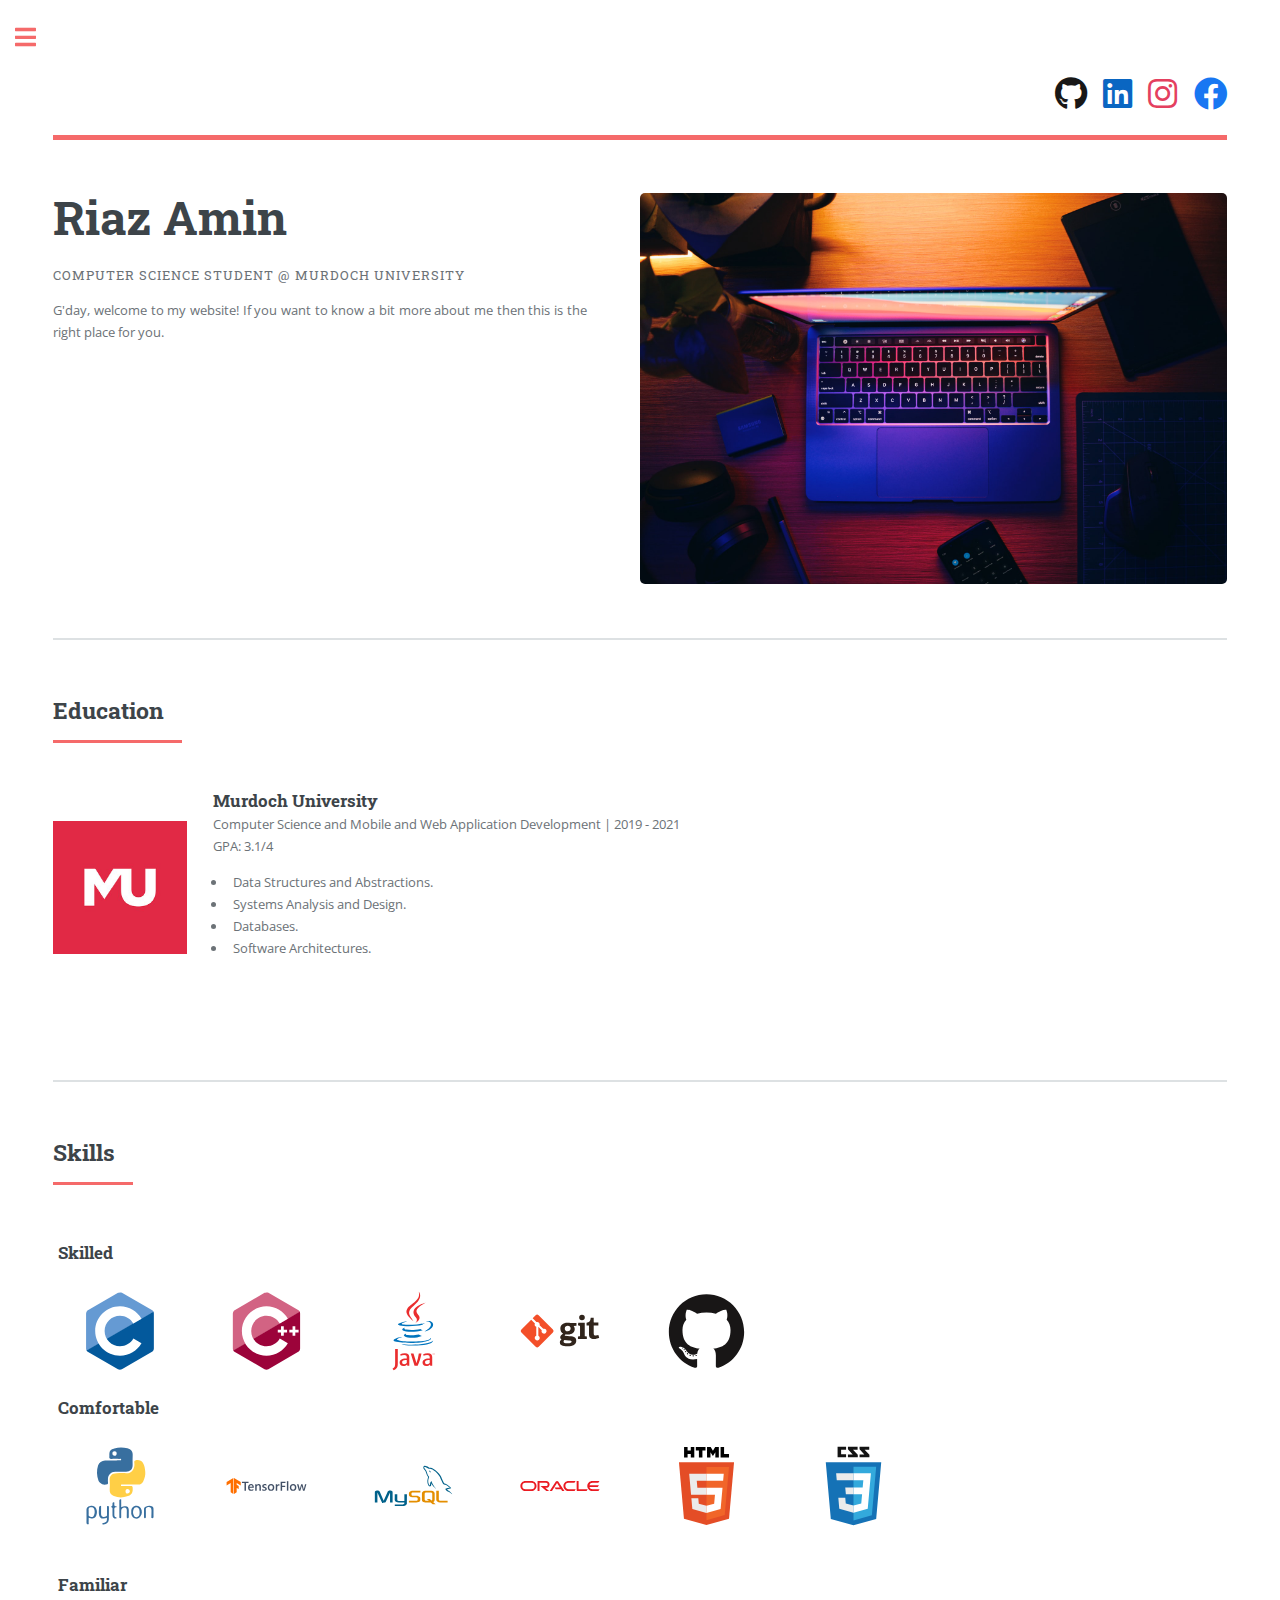
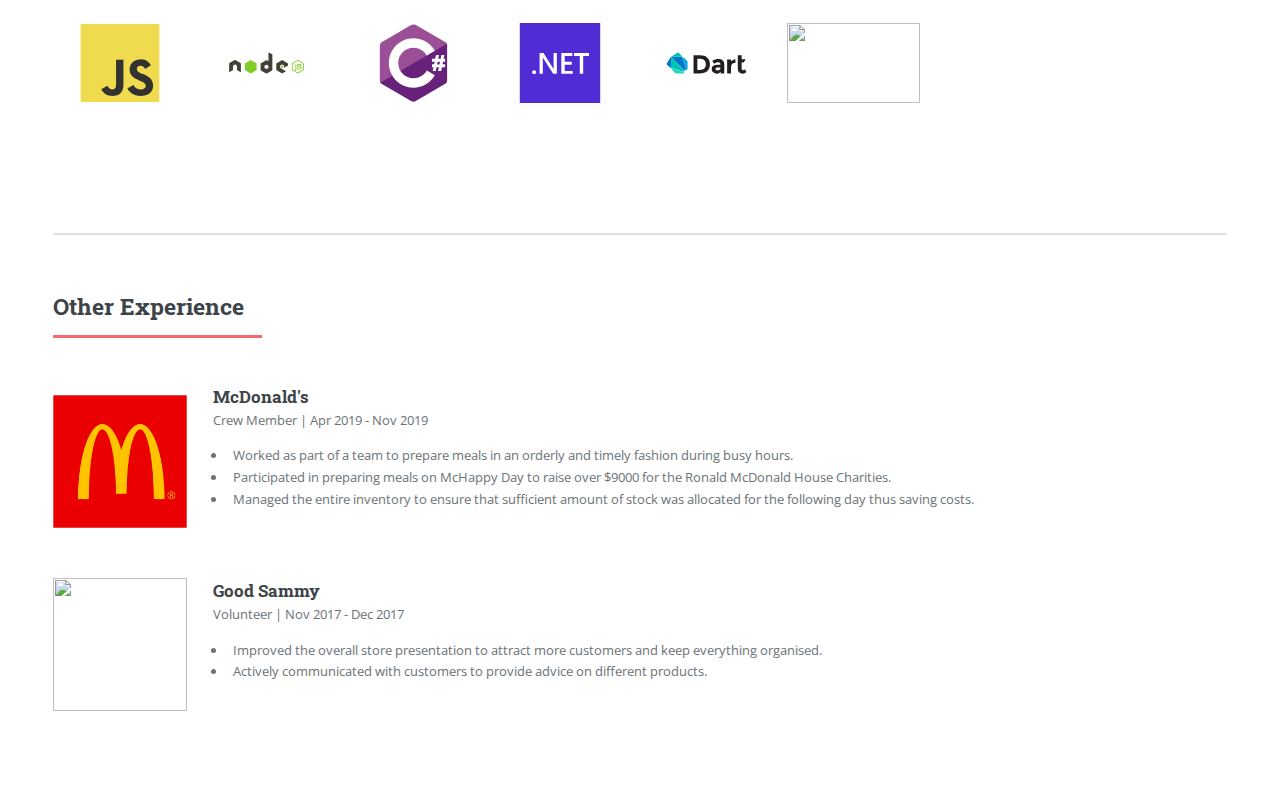
==== commit f43cde83: "qol" ====
--- a/index.html
+++ b/index.html
@@ -23,10 +23,10 @@
 							<!-- Header -->
 							<header id="header">
 								<ul class="icons">
-									<li><a href="https://github.com/undisputedcoder" class="icon brands fa-github fa-2x"><span class="label">Github</span></a></li>
-									<li><a href="https://www.linkedin.com/in/riazamin/" class="icon brands fa-linkedin fa-2x" ><span class="label">LinkedIn</span></a></li>
-									<li><a href="#" class="icon brands fa-facebook fa-2x" ><span class="label">Facebook</span></a></li>
-									<li><a href="#" class="icon brands fa-instagram fa-2x"><span class="label">Instagram</span></a></li>
+									<li><a href="https://github.com/undisputedcoder" class="icon brands fa-github fa-2x" style="color: #181717;"><span class="label">Github</span></a></li>
+									<li><a href="https://www.linkedin.com/in/riazamin/" class="icon brands fa-linkedin fa-2x" style="color: #0A66C2;"><span class="label">LinkedIn</span></a></li>
+									<li><a href="#" class="icon brands fa-instagram fa-2x" style="color: #E4405F;"><span class="label">Instagram</span></a></li>
+									<li><a href="#" class="icon brands fa-facebook fa-2x" style="color: #1877F2;"><span class="label">Facebook</span></a></li>									
 								</ul>
 							</header>
 
@@ -35,17 +35,43 @@
 								<div class="content">
 									<header>
 										<h1>Riaz Amin</h1>
-										<p>Computer science student at Murdoch University</p>
+										<p>Computer science student @ Murdoch University</p>
 									</header>
 									<p style="text-align: justify;">G'day, welcome to my website! If you want to know a bit more about me then this is the right place for you.</p>
 									<!--<ul class="actions">
-										<li><a href="#" class="button big">Resume</a></li>
+										<li><a href="#" class="button primary">Resume</a></li>
+										<li><a href="#" class="button primary">Academic Transcript</a></li>
 									</ul>-->
 								</div>
 								<span class="image object">
-									<img src="images/pic10.jpg" alt="" />
+									<img src="images/laptop.jpg" alt="" />
 								</span>
 							</section>
+
+							<!-- Section 
+							<section>
+								<header class="major">
+									<h2>Experience</h2>
+								</header>
+								<div class="features">
+									<article>
+										<img class="icon" src="images/pic01.jpg" alt="" /></a>
+										<div class="content">
+											<h3 margin-b>Company</h3>
+											<p>
+												Position | Tenure<br />
+											</p>
+											<ul>
+												<li>Job description.</li>
+												<li>Job description.</li>
+												<li>Job description.</li>
+												<li>Job description.</li>													
+											</ul>
+										</div>
+									</article>
+									<br>
+								</div>
+							</section>-->
 
 							<!-- Section -->
 							<section>
@@ -82,220 +108,89 @@
 									<article>										
 										<div class="content">											
 											<div class="flexy">
-												<main><h3 margin-b>Software Development</h3></main>
-												<section>
-													<img class="icons" src="images/icons/c-original.svg" alt="" /><br>
-													<div>
-														<span class="fa fa-star checked"></span>
-														<span class="fa fa-star checked"></span>
-														<span class="fa fa-star checked"></span>
-														<span class="fa fa-star"></span>
-														<span class="fa fa-star"></span>
-													</div>													
-												</section>
-												<section>
-													<img class="icons" src="images/icons/cplusplus-original.svg" alt="" /><br>
-													<div>
-														<span class="fa fa-star checked"></span>
-														<span class="fa fa-star checked"></span>
-														<span class="fa fa-star checked"></span>
-														<span class="fa fa-star checked"></span>
-														<span class="fa fa-star"></span>
-													</div>	
-												</section>
-												<section>
-													<img class="icons" src="images/icons/java-original-wordmark.svg" alt="" /><br>
-													<div>
-														<span class="fa fa-star checked"></span>
-														<span class="fa fa-star checked"></span>
-														<span class="fa fa-star checked"></span>
-														<span class="fa fa-star checked"></span>
-														<span class="fa fa-star"></span>
-													</div>	
-												</section>
-												<section>
-													<img class="icons" src="images/icons/python-original-wordmark.svg" alt="" /><br>
-													<div>
-														<span class="fa fa-star checked"></span>
-														<span class="fa fa-star checked"></span>
-														<span class="fa fa-star checked"></span>
-														<span class="fa fa-star"></span>
-														<span class="fa fa-star"></span>
-													</div>	
-												</section>	
-												<section>
-													<img class="icons" src="images/icons/git-original-wordmark.svg" alt="" /><br>
-													<div>
-														<span class="fa fa-star checked"></span>
-														<span class="fa fa-star checked"></span>
-														<span class="fa fa-star checked"></span>
-														<span class="fa fa-star checked"></span>
-														<span class="fa fa-star checked"></span>
-													</div>	
-												</section>
-												<section>
-													<img class="icons" src="images/icons/github-original.svg" alt="" /><br>
-													<div>
-														<span class="fa fa-star checked"></span>
-														<span class="fa fa-star checked"></span>
-														<span class="fa fa-star checked"></span>
-														<span class="fa fa-star checked"></span>
-														<span class="fa fa-star checked"></span>
-													</div>	
+												<main><h3 margin-b>Skilled</h3></main>
+												<section>
+													<img class="icons" src="images/icons/c-original.svg" alt="" />											
+												</section>
+												<section>
+													<img class="icons" src="images/icons/cplusplus-original.svg" alt="" />													
+												</section>
+												<section>
+													<img class="icons" src="images/icons/java-original-wordmark.svg" alt="" />
+												</section>													
+												<section>
+													<img class="icons" src="images/icons/git-original-wordmark.svg" alt="" />
+												</section>
+												<section>
+													<img class="icons" src="images/icons/github-original.svg" alt="" />
 												</section>
 											</div>
 											<div class="flexy">
-												<main><h3 margin-b>Databases</h3></main>
-												<section>
-													<img class="icons" src="images/icons/mysql-original-wordmark.svg" alt="" /><br>
-													<div>
-														<span class="fa fa-star checked"></span>
-														<span class="fa fa-star checked"></span>
-														<span class="fa fa-star checked"></span>
-														<span class="fa fa-star checked"></span>
-														<span class="fa fa-star"></span>
-													</div>
+												<main><h3 margin-b>Comfortable</h3></main>
+												<section>
+													<img class="icons" src="images/icons/python-original-wordmark.svg" alt="" />	
+												</section>
+												<section>
+													<img class="icons" src="images/icons/tensorflow-original-wordmark.svg" title="Tensorflow" alt="" /><br>
+												</section>
+												<section>
+													<img class="icons" src="images/icons/mysql-original-wordmark.svg" alt="" />
 												</section>
 												<section>
 													<img class="icons" src="images/icons/oracle-original.svg" alt="" /><br>
-													<div>
-														<span class="fa fa-star checked"></span>
-														<span class="fa fa-star checked"></span>
-														<span class="fa fa-star checked"></span>
-														<span class="fa fa-star"></span>
-														<span class="fa fa-star"></span>
-													</div>
+												</section>
+												<section>
+													<img class="icons" src="images/icons/html5-original-wordmark.svg" alt="" /><br>
+												</section>
+												<section>
+													<img class="icons" src="images/icons/css3-original-wordmark.svg" alt="" /><br>
 												</section>
 											</div>
 											<div class="flexy">
-												<main><h3 margin-b>Frameworks</h3></main>
-												<section>
-													<img class="icons" src="images/icons/tensorflow-original.svg" title="Tensorflow" alt="" /><br>
-													<div>
-														<span class="fa fa-star checked"></span>
-														<span class="fa fa-star checked"></span>
-														<span class="fa fa-star checked"></span>
-														<span class="fa fa-star"></span>
-														<span class="fa fa-star"></span>
-													</div>
-												</section>
-												<section>
-													<img class="icons" src="images/icons/Keras_logo.svg" title="Keras" alt="" /><br>
-													<div>
-														<span class="fa fa-star checked"></span>
-														<span class="fa fa-star checked"></span>
-														<span class="fa fa-star checked"></span>
-														<span class="fa fa-star"></span>
-														<span class="fa fa-star"></span>
-													</div></section>
-												<section>
-													<img class="icons" src="images/icons/pandas.svg" alt="" /><br>
-													<div>
-														<span class="fa fa-star checked"></span>
-														<span class="fa fa-star checked"></span>
-														<span class="fa fa-star checked"></span>
-														<span class="fa fa-star"></span>
-														<span class="fa fa-star"></span>
-													</div></section>
-												<section>
-													<img class="icons" src="images/icons/NumPy_logo_2020.svg" alt="" /><br>
-													<div>
-														<span class="fa fa-star checked"></span>
-														<span class="fa fa-star checked"></span>
-														<span class="fa fa-star checked"></span>
-														<span class="fa fa-star"></span>
-														<span class="fa fa-star"></span>
-													</div></section>
+												<main><h3 margin-b>Familiar</h3></main>
+												<section>
+													<img class="icons" src="images/icons/javascript-original.svg" alt="" /><br>
+												</section>
+												<section>
+													<img class="icons" src="images/icons/nodejs-original-wordmark.svg" alt="" /><br>
+												</section>
+												<section>
+													<img class="icons" src="images/icons/csharp-original.svg" title="Firebase" alt="" /><br>
+												</section>
 												<section>
 													<img class="icons" src="images/icons/dotnet-logo.svg" alt="" /><br>
-													<div>
-														<span class="fa fa-star checked"></span>
-														<span class="fa fa-star checked"></span>
-														<span class="fa fa-star checked"></span>
-														<span class="fa fa-star"></span>
-														<span class="fa fa-star"></span>
-													</div></section>																							
-											</div>
-											<div class="flexy">
-												<main><h3 margin-b>Mobile Application Development</h3></main>
-												<section>
-													<img class="icons" src="images/icons/dart-original.svg" title="Dart" alt="" /><br>
-													<div>
-														<span class="fa fa-star checked"></span>
-														<span class="fa fa-star checked"></span>
-														<span class="fa fa-star checked"></span>
-														<span class="fa fa-star"></span>
-														<span class="fa fa-star"></span>
-													</div>
-												</section>
-												<section>
-													<img class="icons" src="images/icons/flutter-original.svg" title="Flutter" alt="" /><br>
-													<div>
-														<span class="fa fa-star checked"></span>
-														<span class="fa fa-star checked"></span>
-														<span class="fa fa-star checked"></span>
-														<span class="fa fa-star"></span>
-														<span class="fa fa-star"></span>
-													</div>
-												</section>
-												<section>
-													<img class="icons" src="images/icons/firebase-plain.svg" title="Firebase" alt="" /><br>
-													<div>
-														<span class="fa fa-star checked"></span>
-														<span class="fa fa-star checked"></span>
-														<span class="fa fa-star checked"></span>
-														<span class="fa fa-star"></span>
-														<span class="fa fa-star"></span>
-													</div>
-												</section>
-											</div>
-											<div class="flexy">
-												<main><h3 margin-b>Web Development</h3></main>
-												<section><img class="icons" src="images/icons/html5-original-wordmark.svg" alt="" /><br>
-													<div>
-														<span class="fa fa-star checked"></span>
-														<span class="fa fa-star checked"></span>
-														<span class="fa fa-star checked"></span>
-														<span class="fa fa-star checked"></span>
-														<span class="fa fa-star"></span>
-													</div></section>
-												<section>
-													<img class="icons" src="images/icons/css3-original-wordmark.svg" alt="" /><br>
-													<div>
-														<span class="fa fa-star checked"></span>
-														<span class="fa fa-star checked"></span>
-														<span class="fa fa-star checked"></span>
-														<span class="fa fa-star checked"></span>
-														<span class="fa fa-star"></span>
-													</div>
-												</section>
-												<section>
-													<img class="icons" src="images/icons/javascript-original.svg" alt="" /><br>
-													<div>
-														<span class="fa fa-star checked"></span>
-														<span class="fa fa-star checked"></span>
-														<span class="fa fa-star checked"></span>
-														<span class="fa fa-star"></span>
-														<span class="fa fa-star"></span>
-													</div>
-												</section>
-												<section>
-													<img class="icons" src="images/icons/nodejs-original-wordmark.svg" alt="" /><br>
-													<div>
-														<span class="fa fa-star checked"></span>
-														<span class="fa fa-star checked"></span>
-														<span class="fa fa-star checked"></span>
-														<span class="fa fa-star"></span>
-														<span class="fa fa-star"></span>
-													</div>
-												</section>
-											</div>										 		
+												</section>		
+												<section>
+													<img class="icons" src="images/icons/dart-original-wordmark.svg" title="Dart" alt="" /><br>
+												</section>
+												<section>
+													<img class="icons" src="images/icons/flutter-logo.svg" title="Flutter" alt="" /><br>
+												</section>																					
+											</div>									 		
 										</div>
 									</article>
 									<br>
 								</div>
 							</section>
 
+							<!-- Section 
+							<section>
+								<header class="major">
+									<h2>Certifications</h2>
+								</header>
+								<div class="features">
+									<article>
+										<img class="icon" src="images/acs.jpg" alt="" />
+										<div class="content">
+											<h3 margin-b>ACS</h3>
+											<p>
+												Associate <br />
+											</p>
+										</div>
+									</article>
+								</div>
+							</section>-->
+
 							<!-- Section -->
 							<section>
 								<header class="major">
@@ -310,14 +205,25 @@
 												Crew Member | Apr 2019 - Nov 2019<br />
 											</p>
 											<ul>
-												<li>.</li>
-												<li>.</li>
-												<li>.</li>
-												<li>.</li>
-											</ul>
-										</div>
-									</article>
-									<br>
+												<li>Worked as part of a team to prepare meals in an orderly and timely fashion during busy hours.</li>
+												<li>Participated in preparing meals on McHappy Day to raise over $9000 for the Ronald McDonald House Charities.</li>
+												<li>Managed the entire inventory to ensure that sufficient amount of stock was allocated for the following day thus saving costs.</li>
+											</ul>
+										</div>
+									</article>
+									<article>
+										<img class="icon" src="images/good-sammy.jpg" alt="" />
+										<div class="content">
+											<h3 margin-b>Good Sammy</h3>
+											<p>
+												Volunteer | Nov 2017 - Dec 2017<br />
+											</p>
+											<ul>
+												<li>Improved the overall store presentation to attract more customers and keep everything organised.</li>
+												<li>Actively communicated with customers to provide advice on different products.</li>
+											</ul>
+										</div>
+									</article>
 								</div>
 							</section>
 
@@ -364,7 +270,6 @@
 									<p style="text-align: justify;">If you would like to get in touch with me, feel free to send me an email. </p>
 									<ul class="contact">
 										<li class="icon solid fa-envelope"><a href="mailto:riaz_amin@iinet.net.au">riaz_amin@iinet.net.au</a></li>
-										<!--<li class="icon solid fa-mobile-alt">0469-785-209</li>-->
 									</ul>
 								</section>
 
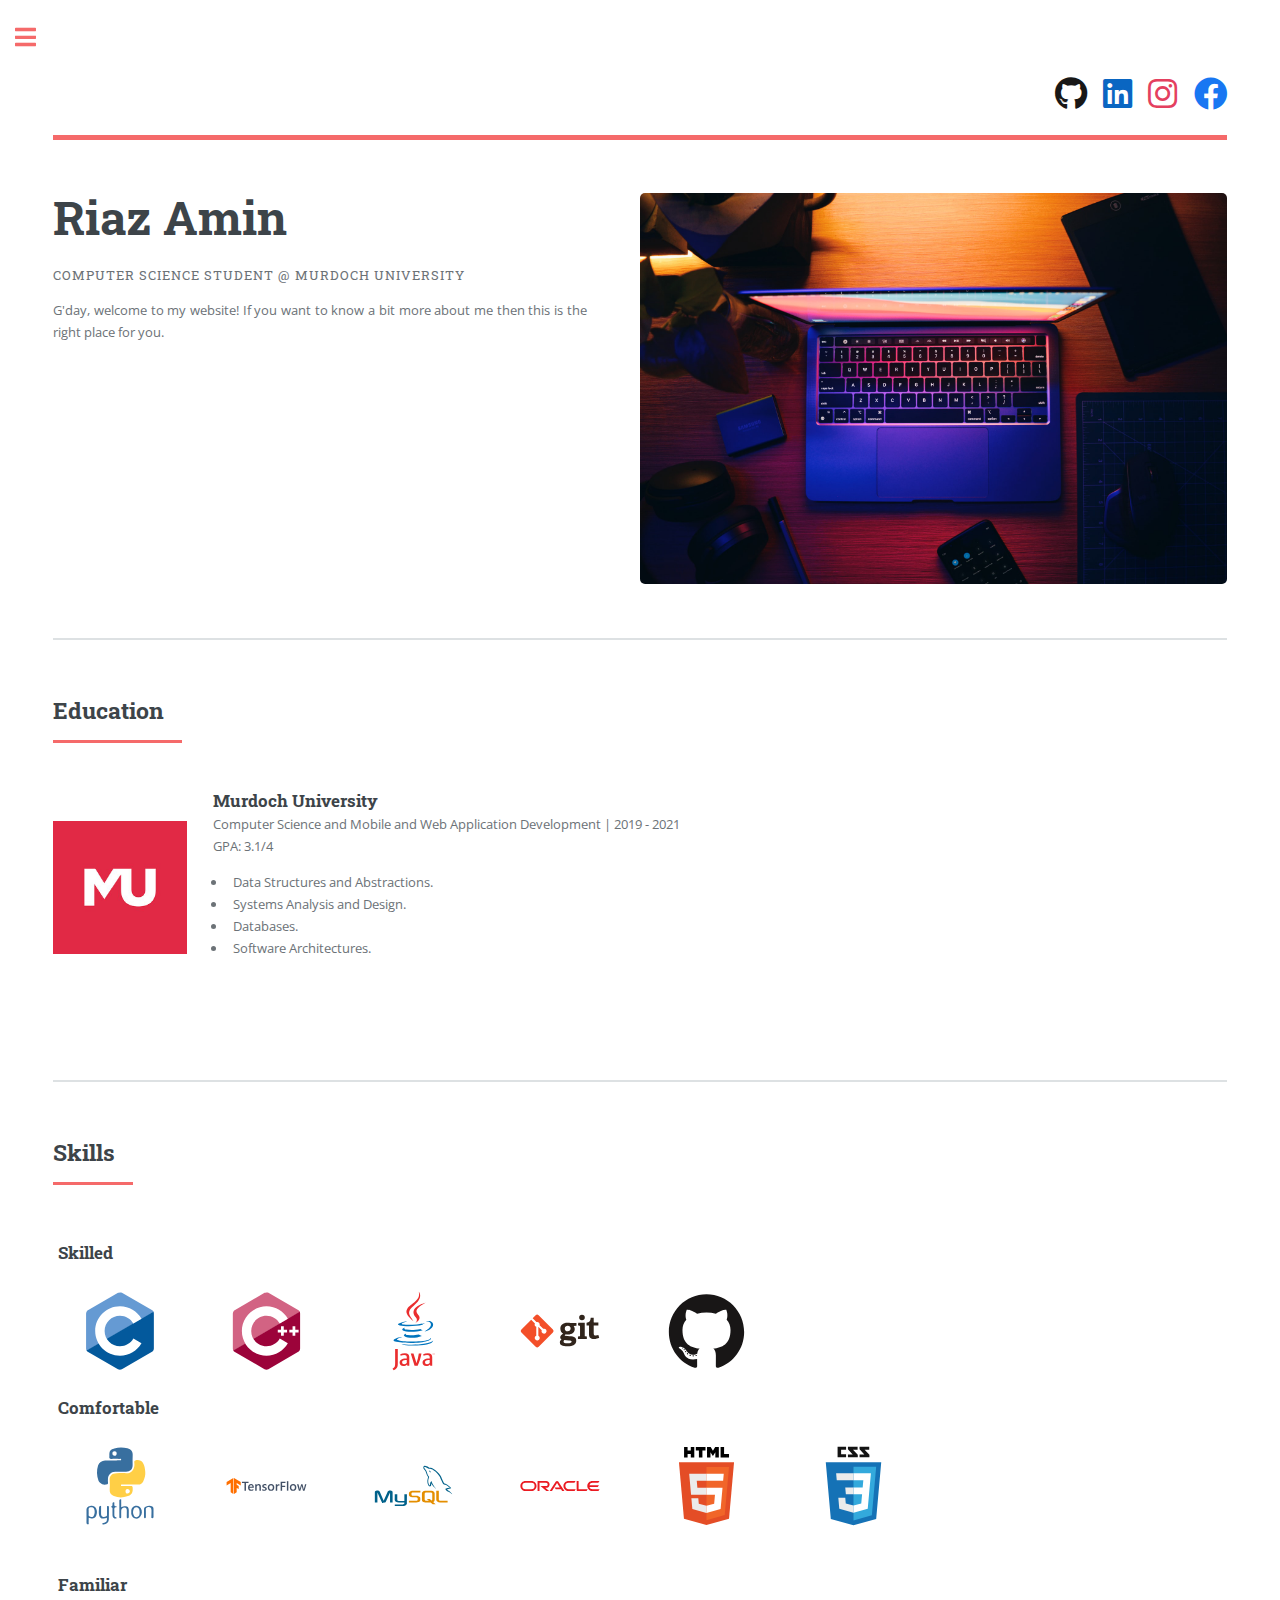
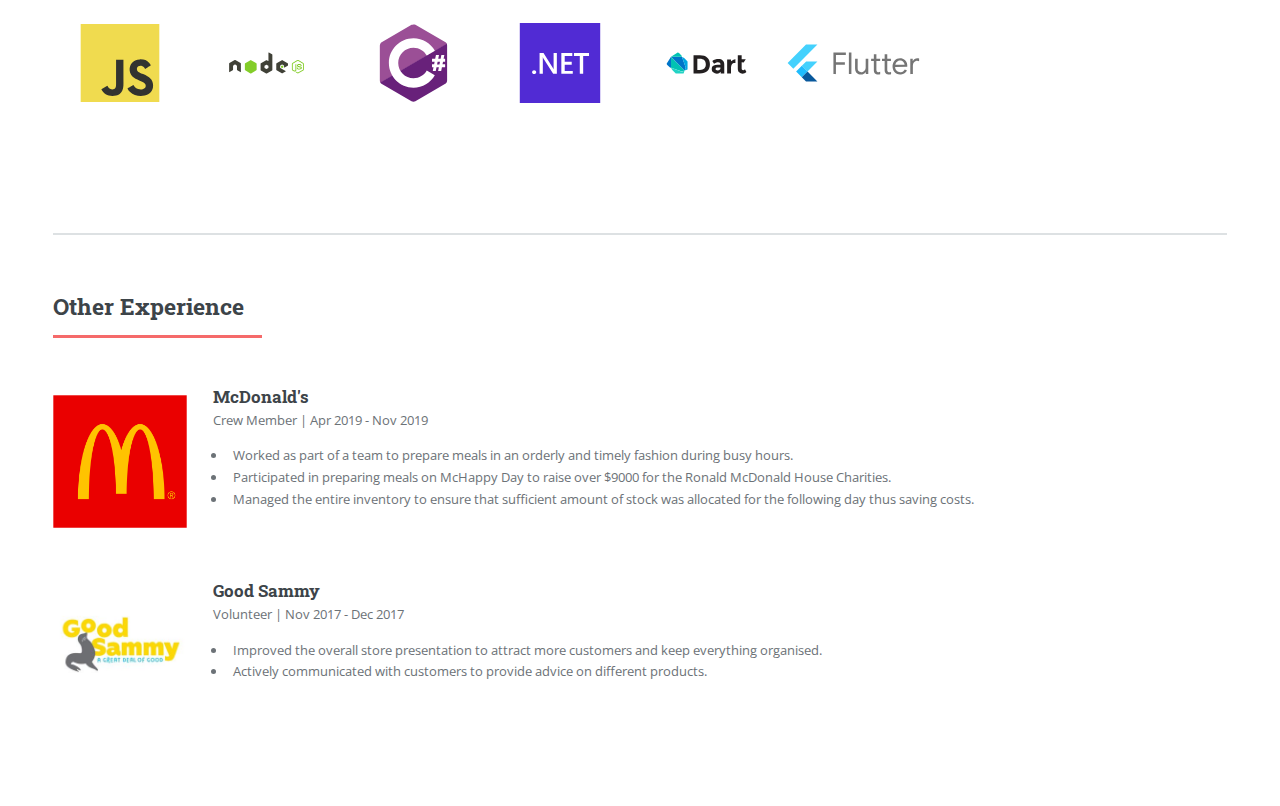
==== commit 22839ace: "Add files via upload" ====
--- a/index.html
+++ b/index.html
@@ -1,294 +1,285 @@
-<!DOCTYPE HTML>
-<!--
-	Editorial by HTML5 UP
-	html5up.net | @ajlkn
-	Free for personal and commercial use under the CCA 3.0 license (html5up.net/license)
--->
-<html>
-	<head>
-		<title>Editorial by HTML5 UP</title>
-		<meta charset="utf-8" />
-		<meta name="viewport" content="width=device-width, initial-scale=1, user-scalable=no" />
-		<link rel="stylesheet" href="assets/css/main.css" />
-	</head>
-	<body class="is-preload">
-
-		<!-- Wrapper -->
-			<div id="wrapper">
-
-				<!-- Main -->
-					<div id="main">
-						<div class="inner">
-
-							<!-- Header -->
-							<header id="header">
-								<ul class="icons">
-									<li><a href="https://github.com/undisputedcoder" class="icon brands fa-github fa-2x" style="color: #181717;"><span class="label">Github</span></a></li>
-									<li><a href="https://www.linkedin.com/in/riazamin/" class="icon brands fa-linkedin fa-2x" style="color: #0A66C2;"><span class="label">LinkedIn</span></a></li>
-									<li><a href="#" class="icon brands fa-instagram fa-2x" style="color: #E4405F;"><span class="label">Instagram</span></a></li>
-									<li><a href="#" class="icon brands fa-facebook fa-2x" style="color: #1877F2;"><span class="label">Facebook</span></a></li>									
-								</ul>
-							</header>
-
-							<!-- Banner -->
-							<section id="banner">
-								<div class="content">
-									<header>
-										<h1>Riaz Amin</h1>
-										<p>Computer science student @ Murdoch University</p>
-									</header>
-									<p style="text-align: justify;">G'day, welcome to my website! If you want to know a bit more about me then this is the right place for you.</p>
-									<!--<ul class="actions">
-										<li><a href="#" class="button primary">Resume</a></li>
-										<li><a href="#" class="button primary">Academic Transcript</a></li>
-									</ul>-->
-								</div>
-								<span class="image object">
-									<img src="images/laptop.jpg" alt="" />
-								</span>
-							</section>
-
-							<!-- Section 
-							<section>
-								<header class="major">
-									<h2>Experience</h2>
-								</header>
-								<div class="features">
-									<article>
-										<img class="icon" src="images/pic01.jpg" alt="" /></a>
-										<div class="content">
-											<h3 margin-b>Company</h3>
-											<p>
-												Position | Tenure<br />
-											</p>
-											<ul>
-												<li>Job description.</li>
-												<li>Job description.</li>
-												<li>Job description.</li>
-												<li>Job description.</li>													
-											</ul>
-										</div>
-									</article>
-									<br>
-								</div>
-							</section>-->
-
-							<!-- Section -->
-							<section>
-								<header class="major">
-									<h2>Education</h2>
-								</header>
-								<div class="features">
-									<article>
-										<img class="icon" src="images/murdoch.jpg" alt="" /></a>
-										<div class="content">
-											<h3 margin-b>Murdoch University</h3>
-											<p>
-												Computer Science and Mobile and Web Application Development | 2019 - 2021<br />
-												GPA: 3.1/4
-											</p>
-											<ul>
-												<li>Data Structures and Abstractions.</li>
-												<li>Systems Analysis and Design.</li>
-												<li>Databases.</li>
-												<li>Software Architectures.</li>													
-											</ul>
-										</div>
-									</article>
-									<br>
-								</div>
-							</section>
-
-							<!-- Section -->
-							<section>
-								<header class="major">
-									<h2>Skills</h2>
-								</header>
-								<div class="features">
-									<article>										
-										<div class="content">											
-											<div class="flexy">
-												<main><h3 margin-b>Skilled</h3></main>
-												<section>
-													<img class="icons" src="images/icons/c-original.svg" alt="" />											
-												</section>
-												<section>
-													<img class="icons" src="images/icons/cplusplus-original.svg" alt="" />													
-												</section>
-												<section>
-													<img class="icons" src="images/icons/java-original-wordmark.svg" alt="" />
-												</section>													
-												<section>
-													<img class="icons" src="images/icons/git-original-wordmark.svg" alt="" />
-												</section>
-												<section>
-													<img class="icons" src="images/icons/github-original.svg" alt="" />
-												</section>
-											</div>
-											<div class="flexy">
-												<main><h3 margin-b>Comfortable</h3></main>
-												<section>
-													<img class="icons" src="images/icons/python-original-wordmark.svg" alt="" />	
-												</section>
-												<section>
-													<img class="icons" src="images/icons/tensorflow-original-wordmark.svg" title="Tensorflow" alt="" /><br>
-												</section>
-												<section>
-													<img class="icons" src="images/icons/mysql-original-wordmark.svg" alt="" />
-												</section>
-												<section>
-													<img class="icons" src="images/icons/oracle-original.svg" alt="" /><br>
-												</section>
-												<section>
-													<img class="icons" src="images/icons/html5-original-wordmark.svg" alt="" /><br>
-												</section>
-												<section>
-													<img class="icons" src="images/icons/css3-original-wordmark.svg" alt="" /><br>
-												</section>
-											</div>
-											<div class="flexy">
-												<main><h3 margin-b>Familiar</h3></main>
-												<section>
-													<img class="icons" src="images/icons/javascript-original.svg" alt="" /><br>
-												</section>
-												<section>
-													<img class="icons" src="images/icons/nodejs-original-wordmark.svg" alt="" /><br>
-												</section>
-												<section>
-													<img class="icons" src="images/icons/csharp-original.svg" title="Firebase" alt="" /><br>
-												</section>
-												<section>
-													<img class="icons" src="images/icons/dotnet-logo.svg" alt="" /><br>
-												</section>		
-												<section>
-													<img class="icons" src="images/icons/dart-original-wordmark.svg" title="Dart" alt="" /><br>
-												</section>
-												<section>
-													<img class="icons" src="images/icons/flutter-logo.svg" title="Flutter" alt="" /><br>
-												</section>																					
-											</div>									 		
-										</div>
-									</article>
-									<br>
-								</div>
-							</section>
-
-							<!-- Section 
-							<section>
-								<header class="major">
-									<h2>Certifications</h2>
-								</header>
-								<div class="features">
-									<article>
-										<img class="icon" src="images/acs.jpg" alt="" />
-										<div class="content">
-											<h3 margin-b>ACS</h3>
-											<p>
-												Associate <br />
-											</p>
-										</div>
-									</article>
-								</div>
-							</section>-->
-
-							<!-- Section -->
-							<section>
-								<header class="major">
-									<h2>Other Experience</h2>
-								</header>
-								<div class="features">
-									<article>
-										<img class="icon" src="images/mcdonalds.png" alt="" />
-										<div class="content">
-											<h3 margin-b>McDonald's</h3>
-											<p>
-												Crew Member | Apr 2019 - Nov 2019<br />
-											</p>
-											<ul>
-												<li>Worked as part of a team to prepare meals in an orderly and timely fashion during busy hours.</li>
-												<li>Participated in preparing meals on McHappy Day to raise over $9000 for the Ronald McDonald House Charities.</li>
-												<li>Managed the entire inventory to ensure that sufficient amount of stock was allocated for the following day thus saving costs.</li>
-											</ul>
-										</div>
-									</article>
-									<article>
-										<img class="icon" src="images/good-sammy.jpg" alt="" />
-										<div class="content">
-											<h3 margin-b>Good Sammy</h3>
-											<p>
-												Volunteer | Nov 2017 - Dec 2017<br />
-											</p>
-											<ul>
-												<li>Improved the overall store presentation to attract more customers and keep everything organised.</li>
-												<li>Actively communicated with customers to provide advice on different products.</li>
-											</ul>
-										</div>
-									</article>
-								</div>
-							</section>
-
-						</div>
-					</div>
-
-				<!-- Sidebar -->
-					<div id="sidebar">
-						<div class="inner">
-
-							<!-- Search -->
-								<section id="search" class="alt">
-									<form method="post" action="#">
-										<input type="text" name="query" id="query" placeholder="Search" />
-									</form>
-								</section>
-
-							<!-- Menu -->
-								<nav id="menu">
-									<header class="major">
-										<h2>Menu</h2>
-									</header>
-									<ul>
-										<li><a href="index.html">Homepage</a></li>
-										<li><a href="generic.html">About Me</a></li>
-										<li><a href="projects.html">Projects</a></li>
-										<!--<li>
-											<span class="opener">Submenu</span>
-											<ul>
-												<li><a href="#">Lorem Dolor</a></li>
-												<li><a href="#">Ipsum Adipiscing</a></li>
-												<li><a href="#">Tempus Magna</a></li>
-												<li><a href="#">Feugiat Veroeros</a></li>
-											</ul>
-										</li>-->
-									</ul>
-								</nav>
-
-							<!-- Section -->
-								<section>
-									<header class="major">
-										<h2>Get in touch</h2>
-									</header>
-									<p style="text-align: justify;">If you would like to get in touch with me, feel free to send me an email. </p>
-									<ul class="contact">
-										<li class="icon solid fa-envelope"><a href="mailto:riaz_amin@iinet.net.au">riaz_amin@iinet.net.au</a></li>
-									</ul>
-								</section>
-
-							<!-- Footer -->
-								<footer id="footer">
-									<p class="copyright">&copy; Untitled. All rights reserved. Demo Images: <a href="https://unsplash.com">Unsplash</a>. Design: <a href="https://html5up.net">HTML5 UP</a>.</p>
-								</footer>
-
-						</div>
-					</div>
-
-			</div>
-
-		<!-- Scripts -->
-			<script src="assets/js/jquery.min.js"></script>
-			<script src="assets/js/browser.min.js"></script>
-			<script src="assets/js/breakpoints.min.js"></script>
-			<script src="assets/js/util.js"></script>
-			<script src="assets/js/main.js"></script>
-
-	</body>
+<!DOCTYPE HTML>
+
+<html>
+	<head>
+		<title>Riaz Amin</title>
+		<meta charset="utf-8" />
+		<meta name="viewport" content="width=device-width, initial-scale=1, user-scalable=no" />
+		<link rel="stylesheet" href="assets/css/main.css" />
+	</head>
+	<body class="is-preload">
+
+		<!-- Wrapper -->
+			<div id="wrapper">
+
+				<!-- Main -->
+					<div id="main">
+						<div class="inner">
+
+							<!-- Header -->
+							<header id="header">
+								<ul class="icons">
+									<li><a href="https://github.com/undisputedcoder" class="icon brands fa-github fa-2x" style="color: #181717;"><span class="label">Github</span></a></li>
+									<li><a href="https://www.linkedin.com/in/riazamin/" class="icon brands fa-linkedin fa-2x" style="color: #0A66C2;"><span class="label">LinkedIn</span></a></li>
+									<li><a href="#" class="icon brands fa-instagram fa-2x" style="color: #E4405F;"><span class="label">Instagram</span></a></li>
+									<li><a href="#" class="icon brands fa-facebook fa-2x" style="color: #1877F2;"><span class="label">Facebook</span></a></li>									
+								</ul>
+							</header>
+
+							<!-- Banner -->
+							<section id="banner">
+								<div class="content">
+									<header>
+										<h1>Riaz Amin</h1>
+										<p>Computer science student @ Murdoch University</p>
+									</header>
+									<p style="text-align: justify;">G'day, welcome to my website! If you want to know a bit more about me then this is the right place for you.</p>
+									<!--<ul class="actions">
+										<li><a href="#" class="button primary">Resume</a></li>
+										<li><a href="#" class="button primary">Academic Transcript</a></li>
+									</ul>-->
+								</div>
+								<span class="image object">
+									<img src="images/laptop.jpg" alt="" />
+								</span>
+							</section>
+
+							<!-- Section 
+							<section>
+								<header class="major">
+									<h2>Experience</h2>
+								</header>
+								<div class="features">
+									<article>
+										<img class="icon" src="images/pic01.jpg" alt="" /></a>
+										<div class="content">
+											<h3 margin-b>Company</h3>
+											<p>
+												Position | Tenure<br />
+											</p>
+											<ul>
+												<li>Job description.</li>
+												<li>Job description.</li>
+												<li>Job description.</li>
+												<li>Job description.</li>													
+											</ul>
+										</div>
+									</article>
+									<br>
+								</div>
+							</section>-->
+
+							<!-- Section -->
+							<section>
+								<header class="major">
+									<h2>Education</h2>
+								</header>
+								<div class="features">
+									<article>
+										<img class="icon" src="images/murdoch.jpg" alt="" /></a>
+										<div class="content">
+											<h3 margin-b>Murdoch University</h3>
+											<p>
+												Computer Science and Mobile and Web Application Development | 2019 - 2021<br />
+												GPA: 3.1/4
+											</p>
+											<ul>
+												<li>Data Structures and Abstractions.</li>
+												<li>Systems Analysis and Design.</li>
+												<li>Databases.</li>
+												<li>Software Architectures.</li>													
+											</ul>
+										</div>
+									</article>
+									<br>
+								</div>
+							</section>
+
+							<!-- Section -->
+							<section>
+								<header class="major">
+									<h2>Skills</h2>
+								</header>
+								<div class="features">
+									<article>										
+										<div class="content">											
+											<div class="flexy">
+												<main><h3 margin-b>Skilled</h3></main>
+												<section>
+													<img class="icons" src="images/icons/c-original.svg" alt="" />											
+												</section>
+												<section>
+													<img class="icons" src="images/icons/cplusplus-original.svg" alt="" />													
+												</section>
+												<section>
+													<img class="icons" src="images/icons/java-original-wordmark.svg" alt="" />
+												</section>													
+												<section>
+													<img class="icons" src="images/icons/git-original-wordmark.svg" alt="" />
+												</section>
+												<section>
+													<img class="icons" src="images/icons/github-original.svg" alt="" />
+												</section>
+											</div>
+											<div class="flexy">
+												<main><h3 margin-b>Comfortable</h3></main>
+												<section>
+													<img class="icons" src="images/icons/python-original-wordmark.svg" alt="" />	
+												</section>
+												<section>
+													<img class="icons" src="images/icons/tensorflow-original-wordmark.svg" title="Tensorflow" alt="" /><br>
+												</section>
+												<section>
+													<img class="icons" src="images/icons/mysql-original-wordmark.svg" alt="" />
+												</section>
+												<section>
+													<img class="icons" src="images/icons/oracle-original.svg" alt="" /><br>
+												</section>
+												<section>
+													<img class="icons" src="images/icons/html5-original-wordmark.svg" alt="" /><br>
+												</section>
+												<section>
+													<img class="icons" src="images/icons/css3-original-wordmark.svg" alt="" /><br>
+												</section>
+											</div>
+											<div class="flexy">
+												<main><h3 margin-b>Familiar</h3></main>
+												<section>
+													<img class="icons" src="images/icons/javascript-original.svg" alt="" /><br>
+												</section>
+												<section>
+													<img class="icons" src="images/icons/nodejs-original-wordmark.svg" alt="" /><br>
+												</section>
+												<section>
+													<img class="icons" src="images/icons/csharp-original.svg" title="Firebase" alt="" /><br>
+												</section>
+												<section>
+													<img class="icons" src="images/icons/dotnet-logo.svg" alt="" /><br>
+												</section>		
+												<section>
+													<img class="icons" src="images/icons/dart-original-wordmark.svg" title="Dart" alt="" /><br>
+												</section>
+												<section>
+													<img class="icons" src="images/icons/flutter-logo.svg" title="Flutter" alt="" /><br>
+												</section>																					
+											</div>									 		
+										</div>
+									</article>
+									<br>
+								</div>
+							</section>
+
+							<!-- Section 
+							<section>
+								<header class="major">
+									<h2>Certifications</h2>
+								</header>
+								<div class="features">
+									<article>
+										<img class="icon" src="images/acs.jpg" alt="" />
+										<div class="content">
+											<h3 margin-b>ACS</h3>
+											<p>
+												Associate <br />
+											</p>
+										</div>
+									</article>
+								</div>
+							</section>-->
+
+							<!-- Section -->
+							<section>
+								<header class="major">
+									<h2>Other Experience</h2>
+								</header>
+								<div class="features">
+									<article>
+										<img class="icon" src="images/mcdonalds.png" alt="" />
+										<div class="content">
+											<h3 margin-b>McDonald's</h3>
+											<p>
+												Crew Member | Apr 2019 - Nov 2019<br />
+											</p>
+											<ul>
+												<li>Worked as part of a team to prepare meals in an orderly and timely fashion during busy hours.</li>
+												<li>Participated in preparing meals on McHappy Day to raise over $9000 for the Ronald McDonald House Charities.</li>
+												<li>Managed the entire inventory to ensure that sufficient amount of stock was allocated for the following day thus saving costs.</li>
+											</ul>
+										</div>
+									</article>
+									<article>
+										<img class="icon" src="images/good-sammy.jpg" alt="" />
+										<div class="content">
+											<h3 margin-b>Good Sammy</h3>
+											<p>
+												Volunteer | Nov 2017 - Dec 2017<br />
+											</p>
+											<ul>
+												<li>Improved the overall store presentation to attract more customers and keep everything organised.</li>
+												<li>Actively communicated with customers to provide advice on different products.</li>
+											</ul>
+										</div>
+									</article>
+								</div>
+							</section>
+
+						</div>
+					</div>
+
+				<!-- Sidebar -->
+					<div id="sidebar">
+						<div class="inner">
+
+							<!-- Search -->
+								<section id="search" class="alt">
+									<form method="post" action="#">
+										<input type="text" name="query" id="query" placeholder="Search" />
+									</form>
+								</section>
+
+							<!-- Menu -->
+								<nav id="menu">
+									<header class="major">
+										<h2>Menu</h2>
+									</header>
+									<ul>
+										<li><a href="index.html">Homepage</a></li>
+										<li><a href="generic.html">About Me</a></li>
+										<li><a href="projects.html">Projects</a></li>
+										<!--<li>
+											<span class="opener">Submenu</span>
+											<ul>
+												<li><a href="#">Lorem Dolor</a></li>
+												<li><a href="#">Ipsum Adipiscing</a></li>
+												<li><a href="#">Tempus Magna</a></li>
+												<li><a href="#">Feugiat Veroeros</a></li>
+											</ul>
+										</li>-->
+									</ul>
+								</nav>
+
+							<!-- Section -->
+								<section>
+									<header class="major">
+										<h2>Get in touch</h2>
+									</header>
+									<p style="text-align: justify;">If you would like to get in touch with me, feel free to send me an email. </p>
+									<ul class="contact">
+										<li class="icon solid fa-envelope"><a href="mailto:riaz_amin@iinet.net.au">riaz_amin@iinet.net.au</a></li>
+									</ul>
+								</section>
+
+						</div>
+					</div>
+
+			</div>
+
+		<!-- Scripts -->
+			<script src="assets/js/jquery.min.js"></script>
+			<script src="assets/js/browser.min.js"></script>
+			<script src="assets/js/breakpoints.min.js"></script>
+			<script src="assets/js/util.js"></script>
+			<script src="assets/js/main.js"></script>
+
+	</body>
 </html>--- a/assets/css/main.css
+++ b/assets/css/main.css
@@ -1,2268 +1,2268 @@
-@import url(fontawesome-all.min.css);
-@import url("https://fonts.googleapis.com/css?family=Open+Sans:400,600,400italic,600italic|Roboto+Slab:400,700");
-/*
-	Editorial by HTML5 UP
-	html5up.net | @ajlkn
-	Free for personal and commercial use under the CCA 3.0 license (html5up.net/license)
-*/
-html, body, div, span, applet, object,
-iframe, h1, h2, h3, h4, h5, h6, p, blockquote,
-pre, a, abbr, acronym, address, big, cite,
-code, del, dfn, em, img, ins, kbd, q, s, samp,
-small, strike, strong, sub, sup, tt, var, b,
-u, i, center, dl, dt, dd, ol, ul, li, fieldset,
-form, label, legend, table, caption, tbody,
-tfoot, thead, tr, th, td, article, aside,
-canvas, details, embed, figure, figcaption,
-footer, header, hgroup, menu, nav, output, ruby,
-section, summary, time, mark, audio, video {
-  margin: 0;
-  padding: 0;
-  border: 0;
-  font-size: 100%;
-  font: inherit;
-  vertical-align: baseline; }
-
-article, aside, details, figcaption, figure,
-footer, header, hgroup, menu, nav, section {
-  display: block; }
-
-body {
-  line-height: 1; }
-
-ol, ul {
-  list-style: none; }
-
-blockquote, q {
-  quotes: none; }
-  blockquote:before, blockquote:after, q:before, q:after {
-    content: '';
-    content: none; }
-
-table {
-  border-collapse: collapse;
-  border-spacing: 0; }
-
-body {
-  -webkit-text-size-adjust: none; }
-
-mark {
-  background-color: transparent;
-  color: inherit; }
-
-input::-moz-focus-inner {
-  border: 0;
-  padding: 0; }
-
-input, select, textarea {
-  -moz-appearance: none;
-  -webkit-appearance: none;
-  -ms-appearance: none;
-  appearance: none; }
-
-/* Basic */
-@-ms-viewport {
-  width: device-width; }
-
-body {
-  -ms-overflow-style: scrollbar; }
-
-@media screen and (max-width: 480px) {
-  html, body {
-    min-width: 320px; } }
-
-html {
-  box-sizing: border-box; }
-
-*, *:before, *:after {
-  box-sizing: inherit; }
-
-body {
-  background: #ffffff; }
-  body.is-preload *, body.is-preload *:before, body.is-preload *:after, body.is-resizing *, body.is-resizing *:before, body.is-resizing *:after {
-    -moz-animation: none !important;
-    -webkit-animation: none !important;
-    -ms-animation: none !important;
-    animation: none !important;
-    -moz-transition: none !important;
-    -webkit-transition: none !important;
-    -ms-transition: none !important;
-    transition: none !important; }
-
-/* Type */
-body, input, select, textarea {
-  color: #6c7277;
-  font-family: "Open Sans", sans-serif;
-  font-size: 13pt;
-  font-weight: 400;
-  line-height: 1.65; }
-  @media screen and (max-width: 1680px) {
-    body, input, select, textarea {
-      font-size: 11pt; } }
-  @media screen and (max-width: 1280px) {
-    body, input, select, textarea {
-      font-size: 10pt; } }
-  @media screen and (max-width: 360px) {
-    body, input, select, textarea {
-      font-size: 9pt; } }
-
-a {
-  -moz-transition: color 0.2s ease-in-out, border-bottom-color 0.2s ease-in-out;
-  -webkit-transition: color 0.2s ease-in-out, border-bottom-color 0.2s ease-in-out;
-  -ms-transition: color 0.2s ease-in-out, border-bottom-color 0.2s ease-in-out;
-  transition: color 0.2s ease-in-out, border-bottom-color 0.2s ease-in-out;
-  border-bottom: dotted 1px;
-  color: #f56a6a;
-  text-decoration: none; }
-  a:hover {
-    border-bottom-color: #f56a6a;
-    color: #f56a6a !important; }
-    a:hover strong {
-      color: inherit; }
-
-strong, b {
-  color: #3d4449;
-  font-weight: 600; }
-
-em, i {
-  font-style: italic; }
-
-p {
-  margin: 0 0 1em 0; }
-
-h1, h2, h3, h4, h5, h6 {
-  color: #3d4449;
-  font-family: "Roboto Slab", serif;
-  font-weight: 700;
-  line-height: 1.5;
-  margin: 0 0 1em 0; }
-  h1 a, h2 a, h3 a, h4 a, h5 a, h6 a {
-    color: inherit;
-    text-decoration: none;
-    border-bottom: 0; }
-
-h1 {
-  font-size: 4em;
-  margin: 0 0 0.5em 0;
-  line-height: 1.3; }
-
-h2 {
-  font-size: 1.75em; }
-
-h3 {
-  font-size: 1.25em; }
-
-h4 {
-  font-size: 1.1em;
-  text-align: center; }
-
-h5 {
-  font-size: 0.9em; }
-
-h6 {
-  font-size: 0.7em; }
-
-@media screen and (max-width: 1680px) {
-  h1 {
-    font-size: 3.5em; } }
-
-@media screen and (max-width: 980px) {
-  h1 {
-    font-size: 3.25em; } }
-
-@media screen and (max-width: 736px) {
-  h1 {
-    font-size: 2em;
-    line-height: 1.4; }
-  h2 {
-    font-size: 1.5em; } }
-
-sub {
-  font-size: 0.8em;
-  position: relative;
-  top: 0.5em; }
-
-sup {
-  font-size: 0.8em;
-  position: relative;
-  top: -0.5em; }
-
-blockquote {
-  border-left: solid 3px rgba(210, 215, 217, 0.75);
-  font-style: italic;
-  margin: 0 0 2em 0;
-  padding: 0.5em 0 0.5em 2em; }
-
-code {
-  background: rgba(230, 235, 237, 0.25);
-  border-radius: 0.375em;
-  border: solid 1px rgba(210, 215, 217, 0.75);
-  font-family: "Courier New", monospace;
-  font-size: 0.9em;
-  margin: 0 0.25em;
-  padding: 0.25em 0.65em; }
-
-pre {
-  -webkit-overflow-scrolling: touch;
-  font-family: "Courier New", monospace;
-  font-size: 0.9em;
-  margin: 0 0 2em 0; }
-  pre code {
-    display: block;
-    line-height: 1.75;
-    padding: 1em 1.5em;
-    overflow-x: auto; }
-
-hr {
-  border: 0;
-  border-bottom: solid 1px rgba(210, 215, 217, 0.75);
-  margin: 2em 0; }
-  hr.major {
-    margin: 3em 0; }
-
-.align-left {
-  text-align: left; }
-
-.align-center {
-  text-align: center; }
-
-.align-right {
-  text-align: right; }
-
-/* Row */
-.row {
-  display: flex;
-  flex-wrap: wrap;
-  box-sizing: border-box;
-  align-items: stretch; }
-  .row > * {
-    box-sizing: border-box; }
-  .row.gtr-uniform > * > :last-child {
-    margin-bottom: 0; }
-  .row.aln-left {
-    justify-content: flex-start; }
-  .row.aln-center {
-    justify-content: center; }
-  .row.aln-right {
-    justify-content: flex-end; }
-  .row.aln-top {
-    align-items: flex-start; }
-  .row.aln-middle {
-    align-items: center; }
-  .row.aln-bottom {
-    align-items: flex-end; }
-  .row > .imp {
-    order: -1; }
-  .row > .col-1 {
-    width: 8.33333%; }
-  .row > .off-1 {
-    margin-left: 8.33333%; }
-  .row > .col-2 {
-    width: 16.66667%; }
-  .row > .off-2 {
-    margin-left: 16.66667%; }
-  .row > .col-3 {
-    width: 25%; }
-  .row > .off-3 {
-    margin-left: 25%; }
-  .row > .col-4 {
-    width: 33.33333%; }
-  .row > .off-4 {
-    margin-left: 33.33333%; }
-  .row > .col-5 {
-    width: 41.66667%; }
-  .row > .off-5 {
-    margin-left: 41.66667%; }
-  .row > .col-6 {
-    width: 50%; }
-  .row > .off-6 {
-    margin-left: 50%; }
-  .row > .col-7 {
-    width: 58.33333%; }
-  .row > .off-7 {
-    margin-left: 58.33333%; }
-  .row > .col-8 {
-    width: 66.66667%; }
-  .row > .off-8 {
-    margin-left: 66.66667%; }
-  .row > .col-9 {
-    width: 75%; }
-  .row > .off-9 {
-    margin-left: 75%; }
-  .row > .col-10 {
-    width: 83.33333%; }
-  .row > .off-10 {
-    margin-left: 83.33333%; }
-  .row > .col-11 {
-    width: 91.66667%; }
-  .row > .off-11 {
-    margin-left: 91.66667%; }
-  .row > .col-12 {
-    width: 100%; }
-  .row > .off-12 {
-    margin-left: 100%; }
-  .row.gtr-0 {
-    margin-top: 0;
-    margin-left: 0em; }
-    .row.gtr-0 > * {
-      padding: 0 0 0 0em; }
-    .row.gtr-0.gtr-uniform {
-      margin-top: 0em; }
-      .row.gtr-0.gtr-uniform > * {
-        padding-top: 0em; }
-  .row.gtr-25 {
-    margin-top: 0;
-    margin-left: -0.375em; }
-    .row.gtr-25 > * {
-      padding: 0 0 0 0.375em; }
-    .row.gtr-25.gtr-uniform {
-      margin-top: -0.375em; }
-      .row.gtr-25.gtr-uniform > * {
-        padding-top: 0.375em; }
-  .row.gtr-50 {
-    margin-top: 0;
-    margin-left: -0.75em; }
-    .row.gtr-50 > * {
-      padding: 0 0 0 0.75em; }
-    .row.gtr-50.gtr-uniform {
-      margin-top: -0.75em; }
-      .row.gtr-50.gtr-uniform > * {
-        padding-top: 0.75em; }
-  .row {
-    margin-top: 0;
-    margin-left: -1.5em; }
-    .row > * {
-      padding: 0 0 0 1.5em; }
-    .row.gtr-uniform {
-      margin-top: -1.5em; }
-      .row.gtr-uniform > * {
-        padding-top: 1.5em; }
-  .row.gtr-150 {
-    margin-top: 0;
-    margin-left: -2.25em; }
-    .row.gtr-150 > * {
-      padding: 0 0 0 2.25em; }
-    .row.gtr-150.gtr-uniform {
-      margin-top: -2.25em; }
-      .row.gtr-150.gtr-uniform > * {
-        padding-top: 2.25em; }
-  .row.gtr-200 {
-    margin-top: 0;
-    margin-left: -3em; }
-    .row.gtr-200 > * {
-      padding: 0 0 0 3em; }
-    .row.gtr-200.gtr-uniform {
-      margin-top: -3em; }
-      .row.gtr-200.gtr-uniform > * {
-        padding-top: 3em; }
-  @media screen and (max-width: 1680px) {
-    .row {
-      display: flex;
-      flex-wrap: wrap;
-      box-sizing: border-box;
-      align-items: stretch; }
-      .row > * {
-        box-sizing: border-box; }
-      .row.gtr-uniform > * > :last-child {
-        margin-bottom: 0; }
-      .row.aln-left {
-        justify-content: flex-start; }
-      .row.aln-center {
-        justify-content: center; }
-      .row.aln-right {
-        justify-content: flex-end; }
-      .row.aln-top {
-        align-items: flex-start; }
-      .row.aln-middle {
-        align-items: center; }
-      .row.aln-bottom {
-        align-items: flex-end; }
-      .row > .imp-xlarge {
-        order: -1; }
-      .row > .col-1-xlarge {
-        width: 8.33333%; }
-      .row > .off-1-xlarge {
-        margin-left: 8.33333%; }
-      .row > .col-2-xlarge {
-        width: 16.66667%; }
-      .row > .off-2-xlarge {
-        margin-left: 16.66667%; }
-      .row > .col-3-xlarge {
-        width: 25%; }
-      .row > .off-3-xlarge {
-        margin-left: 25%; }
-      .row > .col-4-xlarge {
-        width: 33.33333%; }
-      .row > .off-4-xlarge {
-        margin-left: 33.33333%; }
-      .row > .col-5-xlarge {
-        width: 41.66667%; }
-      .row > .off-5-xlarge {
-        margin-left: 41.66667%; }
-      .row > .col-6-xlarge {
-        width: 50%; }
-      .row > .off-6-xlarge {
-        margin-left: 50%; }
-      .row > .col-7-xlarge {
-        width: 58.33333%; }
-      .row > .off-7-xlarge {
-        margin-left: 58.33333%; }
-      .row > .col-8-xlarge {
-        width: 66.66667%; }
-      .row > .off-8-xlarge {
-        margin-left: 66.66667%; }
-      .row > .col-9-xlarge {
-        width: 75%; }
-      .row > .off-9-xlarge {
-        margin-left: 75%; }
-      .row > .col-10-xlarge {
-        width: 83.33333%; }
-      .row > .off-10-xlarge {
-        margin-left: 83.33333%; }
-      .row > .col-11-xlarge {
-        width: 91.66667%; }
-      .row > .off-11-xlarge {
-        margin-left: 91.66667%; }
-      .row > .col-12-xlarge {
-        width: 100%; }
-      .row > .off-12-xlarge {
-        margin-left: 100%; }
-      .row.gtr-0 {
-        margin-top: 0;
-        margin-left: 0em; }
-        .row.gtr-0 > * {
-          padding: 0 0 0 0em; }
-        .row.gtr-0.gtr-uniform {
-          margin-top: 0em; }
-          .row.gtr-0.gtr-uniform > * {
-            padding-top: 0em; }
-      .row.gtr-25 {
-        margin-top: 0;
-        margin-left: -0.375em; }
-        .row.gtr-25 > * {
-          padding: 0 0 0 0.375em; }
-        .row.gtr-25.gtr-uniform {
-          margin-top: -0.375em; }
-          .row.gtr-25.gtr-uniform > * {
-            padding-top: 0.375em; }
-      .row.gtr-50 {
-        margin-top: 0;
-        margin-left: -0.75em; }
-        .row.gtr-50 > * {
-          padding: 0 0 0 0.75em; }
-        .row.gtr-50.gtr-uniform {
-          margin-top: -0.75em; }
-          .row.gtr-50.gtr-uniform > * {
-            padding-top: 0.75em; }
-      .row {
-        margin-top: 0;
-        margin-left: -1.5em; }
-        .row > * {
-          padding: 0 0 0 1.5em; }
-        .row.gtr-uniform {
-          margin-top: -1.5em; }
-          .row.gtr-uniform > * {
-            padding-top: 1.5em; }
-      .row.gtr-150 {
-        margin-top: 0;
-        margin-left: -2.25em; }
-        .row.gtr-150 > * {
-          padding: 0 0 0 2.25em; }
-        .row.gtr-150.gtr-uniform {
-          margin-top: -2.25em; }
-          .row.gtr-150.gtr-uniform > * {
-            padding-top: 2.25em; }
-      .row.gtr-200 {
-        margin-top: 0;
-        margin-left: -3em; }
-        .row.gtr-200 > * {
-          padding: 0 0 0 3em; }
-        .row.gtr-200.gtr-uniform {
-          margin-top: -3em; }
-          .row.gtr-200.gtr-uniform > * {
-            padding-top: 3em; } }
-  @media screen and (max-width: 1280px) {
-    .row {
-      display: flex;
-      flex-wrap: wrap;
-      box-sizing: border-box;
-      align-items: stretch; }
-      .row > * {
-        box-sizing: border-box; }
-      .row.gtr-uniform > * > :last-child {
-        margin-bottom: 0; }
-      .row.aln-left {
-        justify-content: flex-start; }
-      .row.aln-center {
-        justify-content: center; }
-      .row.aln-right {
-        justify-content: flex-end; }
-      .row.aln-top {
-        align-items: flex-start; }
-      .row.aln-middle {
-        align-items: center; }
-      .row.aln-bottom {
-        align-items: flex-end; }
-      .row > .imp-large {
-        order: -1; }
-      .row > .col-1-large {
-        width: 8.33333%; }
-      .row > .off-1-large {
-        margin-left: 8.33333%; }
-      .row > .col-2-large {
-        width: 16.66667%; }
-      .row > .off-2-large {
-        margin-left: 16.66667%; }
-      .row > .col-3-large {
-        width: 25%; }
-      .row > .off-3-large {
-        margin-left: 25%; }
-      .row > .col-4-large {
-        width: 33.33333%; }
-      .row > .off-4-large {
-        margin-left: 33.33333%; }
-      .row > .col-5-large {
-        width: 41.66667%; }
-      .row > .off-5-large {
-        margin-left: 41.66667%; }
-      .row > .col-6-large {
-        width: 50%; }
-      .row > .off-6-large {
-        margin-left: 50%; }
-      .row > .col-7-large {
-        width: 58.33333%; }
-      .row > .off-7-large {
-        margin-left: 58.33333%; }
-      .row > .col-8-large {
-        width: 66.66667%; }
-      .row > .off-8-large {
-        margin-left: 66.66667%; }
-      .row > .col-9-large {
-        width: 75%; }
-      .row > .off-9-large {
-        margin-left: 75%; }
-      .row > .col-10-large {
-        width: 83.33333%; }
-      .row > .off-10-large {
-        margin-left: 83.33333%; }
-      .row > .col-11-large {
-        width: 91.66667%; }
-      .row > .off-11-large {
-        margin-left: 91.66667%; }
-      .row > .col-12-large {
-        width: 100%; }
-      .row > .off-12-large {
-        margin-left: 100%; }
-      .row.gtr-0 {
-        margin-top: 0;
-        margin-left: 0em; }
-        .row.gtr-0 > * {
-          padding: 0 0 0 0em; }
-        .row.gtr-0.gtr-uniform {
-          margin-top: 0em; }
-          .row.gtr-0.gtr-uniform > * {
-            padding-top: 0em; }
-      .row.gtr-25 {
-        margin-top: 0;
-        margin-left: -0.375em; }
-        .row.gtr-25 > * {
-          padding: 0 0 0 0.375em; }
-        .row.gtr-25.gtr-uniform {
-          margin-top: -0.375em; }
-          .row.gtr-25.gtr-uniform > * {
-            padding-top: 0.375em; }
-      .row.gtr-50 {
-        margin-top: 0;
-        margin-left: -0.75em; }
-        .row.gtr-50 > * {
-          padding: 0 0 0 0.75em; }
-        .row.gtr-50.gtr-uniform {
-          margin-top: -0.75em; }
-          .row.gtr-50.gtr-uniform > * {
-            padding-top: 0.75em; }
-      .row {
-        margin-top: 0;
-        margin-left: -1.5em; }
-        .row > * {
-          padding: 0 0 0 1.5em; }
-        .row.gtr-uniform {
-          margin-top: -1.5em; }
-          .row.gtr-uniform > * {
-            padding-top: 1.5em; }
-      .row.gtr-150 {
-        margin-top: 0;
-        margin-left: -2.25em; }
-        .row.gtr-150 > * {
-          padding: 0 0 0 2.25em; }
-        .row.gtr-150.gtr-uniform {
-          margin-top: -2.25em; }
-          .row.gtr-150.gtr-uniform > * {
-            padding-top: 2.25em; }
-      .row.gtr-200 {
-        margin-top: 0;
-        margin-left: -3em; }
-        .row.gtr-200 > * {
-          padding: 0 0 0 3em; }
-        .row.gtr-200.gtr-uniform {
-          margin-top: -3em; }
-          .row.gtr-200.gtr-uniform > * {
-            padding-top: 3em; } }
-  @media screen and (max-width: 980px) {
-    .row {
-      display: flex;
-      flex-wrap: wrap;
-      box-sizing: border-box;
-      align-items: stretch; }
-      .row > * {
-        box-sizing: border-box; }
-      .row.gtr-uniform > * > :last-child {
-        margin-bottom: 0; }
-      .row.aln-left {
-        justify-content: flex-start; }
-      .row.aln-center {
-        justify-content: center; }
-      .row.aln-right {
-        justify-content: flex-end; }
-      .row.aln-top {
-        align-items: flex-start; }
-      .row.aln-middle {
-        align-items: center; }
-      .row.aln-bottom {
-        align-items: flex-end; }
-      .row > .imp-medium {
-        order: -1; }
-      .row > .col-1-medium {
-        width: 8.33333%; }
-      .row > .off-1-medium {
-        margin-left: 8.33333%; }
-      .row > .col-2-medium {
-        width: 16.66667%; }
-      .row > .off-2-medium {
-        margin-left: 16.66667%; }
-      .row > .col-3-medium {
-        width: 25%; }
-      .row > .off-3-medium {
-        margin-left: 25%; }
-      .row > .col-4-medium {
-        width: 33.33333%; }
-      .row > .off-4-medium {
-        margin-left: 33.33333%; }
-      .row > .col-5-medium {
-        width: 41.66667%; }
-      .row > .off-5-medium {
-        margin-left: 41.66667%; }
-      .row > .col-6-medium {
-        width: 50%; }
-      .row > .off-6-medium {
-        margin-left: 50%; }
-      .row > .col-7-medium {
-        width: 58.33333%; }
-      .row > .off-7-medium {
-        margin-left: 58.33333%; }
-      .row > .col-8-medium {
-        width: 66.66667%; }
-      .row > .off-8-medium {
-        margin-left: 66.66667%; }
-      .row > .col-9-medium {
-        width: 75%; }
-      .row > .off-9-medium {
-        margin-left: 75%; }
-      .row > .col-10-medium {
-        width: 83.33333%; }
-      .row > .off-10-medium {
-        margin-left: 83.33333%; }
-      .row > .col-11-medium {
-        width: 91.66667%; }
-      .row > .off-11-medium {
-        margin-left: 91.66667%; }
-      .row > .col-12-medium {
-        width: 100%; }
-      .row > .off-12-medium {
-        margin-left: 100%; }
-      .row.gtr-0 {
-        margin-top: 0;
-        margin-left: 0em; }
-        .row.gtr-0 > * {
-          padding: 0 0 0 0em; }
-        .row.gtr-0.gtr-uniform {
-          margin-top: 0em; }
-          .row.gtr-0.gtr-uniform > * {
-            padding-top: 0em; }
-      .row.gtr-25 {
-        margin-top: 0;
-        margin-left: -0.375em; }
-        .row.gtr-25 > * {
-          padding: 0 0 0 0.375em; }
-        .row.gtr-25.gtr-uniform {
-          margin-top: -0.375em; }
-          .row.gtr-25.gtr-uniform > * {
-            padding-top: 0.375em; }
-      .row.gtr-50 {
-        margin-top: 0;
-        margin-left: -0.75em; }
-        .row.gtr-50 > * {
-          padding: 0 0 0 0.75em; }
-        .row.gtr-50.gtr-uniform {
-          margin-top: -0.75em; }
-          .row.gtr-50.gtr-uniform > * {
-            padding-top: 0.75em; }
-      .row {
-        margin-top: 0;
-        margin-left: -1.5em; }
-        .row > * {
-          padding: 0 0 0 1.5em; }
-        .row.gtr-uniform {
-          margin-top: -1.5em; }
-          .row.gtr-uniform > * {
-            padding-top: 1.5em; }
-      .row.gtr-150 {
-        margin-top: 0;
-        margin-left: -2.25em; }
-        .row.gtr-150 > * {
-          padding: 0 0 0 2.25em; }
-        .row.gtr-150.gtr-uniform {
-          margin-top: -2.25em; }
-          .row.gtr-150.gtr-uniform > * {
-            padding-top: 2.25em; }
-      .row.gtr-200 {
-        margin-top: 0;
-        margin-left: -3em; }
-        .row.gtr-200 > * {
-          padding: 0 0 0 3em; }
-        .row.gtr-200.gtr-uniform {
-          margin-top: -3em; }
-          .row.gtr-200.gtr-uniform > * {
-            padding-top: 3em; } }
-  @media screen and (max-width: 736px) {
-    .row {
-      display: flex;
-      flex-wrap: wrap;
-      box-sizing: border-box;
-      align-items: stretch; }
-      .row > * {
-        box-sizing: border-box; }
-      .row.gtr-uniform > * > :last-child {
-        margin-bottom: 0; }
-      .row.aln-left {
-        justify-content: flex-start; }
-      .row.aln-center {
-        justify-content: center; }
-      .row.aln-right {
-        justify-content: flex-end; }
-      .row.aln-top {
-        align-items: flex-start; }
-      .row.aln-middle {
-        align-items: center; }
-      .row.aln-bottom {
-        align-items: flex-end; }
-      .row > .imp-small {
-        order: -1; }
-      .row > .col-1-small {
-        width: 8.33333%; }
-      .row > .off-1-small {
-        margin-left: 8.33333%; }
-      .row > .col-2-small {
-        width: 16.66667%; }
-      .row > .off-2-small {
-        margin-left: 16.66667%; }
-      .row > .col-3-small {
-        width: 25%; }
-      .row > .off-3-small {
-        margin-left: 25%; }
-      .row > .col-4-small {
-        width: 33.33333%; }
-      .row > .off-4-small {
-        margin-left: 33.33333%; }
-      .row > .col-5-small {
-        width: 41.66667%; }
-      .row > .off-5-small {
-        margin-left: 41.66667%; }
-      .row > .col-6-small {
-        width: 50%; }
-      .row > .off-6-small {
-        margin-left: 50%; }
-      .row > .col-7-small {
-        width: 58.33333%; }
-      .row > .off-7-small {
-        margin-left: 58.33333%; }
-      .row > .col-8-small {
-        width: 66.66667%; }
-      .row > .off-8-small {
-        margin-left: 66.66667%; }
-      .row > .col-9-small {
-        width: 75%; }
-      .row > .off-9-small {
-        margin-left: 75%; }
-      .row > .col-10-small {
-        width: 83.33333%; }
-      .row > .off-10-small {
-        margin-left: 83.33333%; }
-      .row > .col-11-small {
-        width: 91.66667%; }
-      .row > .off-11-small {
-        margin-left: 91.66667%; }
-      .row > .col-12-small {
-        width: 100%; }
-      .row > .off-12-small {
-        margin-left: 100%; }
-      .row.gtr-0 {
-        margin-top: 0;
-        margin-left: 0em; }
-        .row.gtr-0 > * {
-          padding: 0 0 0 0em; }
-        .row.gtr-0.gtr-uniform {
-          margin-top: 0em; }
-          .row.gtr-0.gtr-uniform > * {
-            padding-top: 0em; }
-      .row.gtr-25 {
-        margin-top: 0;
-        margin-left: -0.375em; }
-        .row.gtr-25 > * {
-          padding: 0 0 0 0.375em; }
-        .row.gtr-25.gtr-uniform {
-          margin-top: -0.375em; }
-          .row.gtr-25.gtr-uniform > * {
-            padding-top: 0.375em; }
-      .row.gtr-50 {
-        margin-top: 0;
-        margin-left: -0.75em; }
-        .row.gtr-50 > * {
-          padding: 0 0 0 0.75em; }
-        .row.gtr-50.gtr-uniform {
-          margin-top: -0.75em; }
-          .row.gtr-50.gtr-uniform > * {
-            padding-top: 0.75em; }
-      .row {
-        margin-top: 0;
-        margin-left: -1.5em; }
-        .row > * {
-          padding: 0 0 0 1.5em; }
-        .row.gtr-uniform {
-          margin-top: -1.5em; }
-          .row.gtr-uniform > * {
-            padding-top: 1.5em; }
-      .row.gtr-150 {
-        margin-top: 0;
-        margin-left: -2.25em; }
-        .row.gtr-150 > * {
-          padding: 0 0 0 2.25em; }
-        .row.gtr-150.gtr-uniform {
-          margin-top: -2.25em; }
-          .row.gtr-150.gtr-uniform > * {
-            padding-top: 2.25em; }
-      .row.gtr-200 {
-        margin-top: 0;
-        margin-left: -3em; }
-        .row.gtr-200 > * {
-          padding: 0 0 0 3em; }
-        .row.gtr-200.gtr-uniform {
-          margin-top: -3em; }
-          .row.gtr-200.gtr-uniform > * {
-            padding-top: 3em; } }
-  @media screen and (max-width: 480px) {
-    .row {
-      display: flex;
-      flex-wrap: wrap;
-      box-sizing: border-box;
-      align-items: stretch; }
-      .row > * {
-        box-sizing: border-box; }
-      .row.gtr-uniform > * > :last-child {
-        margin-bottom: 0; }
-      .row.aln-left {
-        justify-content: flex-start; }
-      .row.aln-center {
-        justify-content: center; }
-      .row.aln-right {
-        justify-content: flex-end; }
-      .row.aln-top {
-        align-items: flex-start; }
-      .row.aln-middle {
-        align-items: center; }
-      .row.aln-bottom {
-        align-items: flex-end; }
-      .row > .imp-xsmall {
-        order: -1; }
-      .row > .col-1-xsmall {
-        width: 8.33333%; }
-      .row > .off-1-xsmall {
-        margin-left: 8.33333%; }
-      .row > .col-2-xsmall {
-        width: 16.66667%; }
-      .row > .off-2-xsmall {
-        margin-left: 16.66667%; }
-      .row > .col-3-xsmall {
-        width: 25%; }
-      .row > .off-3-xsmall {
-        margin-left: 25%; }
-      .row > .col-4-xsmall {
-        width: 33.33333%; }
-      .row > .off-4-xsmall {
-        margin-left: 33.33333%; }
-      .row > .col-5-xsmall {
-        width: 41.66667%; }
-      .row > .off-5-xsmall {
-        margin-left: 41.66667%; }
-      .row > .col-6-xsmall {
-        width: 50%; }
-      .row > .off-6-xsmall {
-        margin-left: 50%; }
-      .row > .col-7-xsmall {
-        width: 58.33333%; }
-      .row > .off-7-xsmall {
-        margin-left: 58.33333%; }
-      .row > .col-8-xsmall {
-        width: 66.66667%; }
-      .row > .off-8-xsmall {
-        margin-left: 66.66667%; }
-      .row > .col-9-xsmall {
-        width: 75%; }
-      .row > .off-9-xsmall {
-        margin-left: 75%; }
-      .row > .col-10-xsmall {
-        width: 83.33333%; }
-      .row > .off-10-xsmall {
-        margin-left: 83.33333%; }
-      .row > .col-11-xsmall {
-        width: 91.66667%; }
-      .row > .off-11-xsmall {
-        margin-left: 91.66667%; }
-      .row > .col-12-xsmall {
-        width: 100%; }
-      .row > .off-12-xsmall {
-        margin-left: 100%; }
-      .row.gtr-0 {
-        margin-top: 0;
-        margin-left: 0em; }
-        .row.gtr-0 > * {
-          padding: 0 0 0 0em; }
-        .row.gtr-0.gtr-uniform {
-          margin-top: 0em; }
-          .row.gtr-0.gtr-uniform > * {
-            padding-top: 0em; }
-      .row.gtr-25 {
-        margin-top: 0;
-        margin-left: -0.375em; }
-        .row.gtr-25 > * {
-          padding: 0 0 0 0.375em; }
-        .row.gtr-25.gtr-uniform {
-          margin-top: -0.375em; }
-          .row.gtr-25.gtr-uniform > * {
-            padding-top: 0.375em; }
-      .row.gtr-50 {
-        margin-top: 0;
-        margin-left: -0.75em; }
-        .row.gtr-50 > * {
-          padding: 0 0 0 0.75em; }
-        .row.gtr-50.gtr-uniform {
-          margin-top: -0.75em; }
-          .row.gtr-50.gtr-uniform > * {
-            padding-top: 0.75em; }
-      .row {
-        margin-top: 0;
-        margin-left: -1.5em; }
-        .row > * {
-          padding: 0 0 0 1.5em; }
-        .row.gtr-uniform {
-          margin-top: -1.5em; }
-          .row.gtr-uniform > * {
-            padding-top: 1.5em; }
-      .row.gtr-150 {
-        margin-top: 0;
-        margin-left: -2.25em; }
-        .row.gtr-150 > * {
-          padding: 0 0 0 2.25em; }
-        .row.gtr-150.gtr-uniform {
-          margin-top: -2.25em; }
-          .row.gtr-150.gtr-uniform > * {
-            padding-top: 2.25em; }
-      .row.gtr-200 {
-        margin-top: 0;
-        margin-left: -3em; }
-        .row.gtr-200 > * {
-          padding: 0 0 0 3em; }
-        .row.gtr-200.gtr-uniform {
-          margin-top: -3em; }
-          .row.gtr-200.gtr-uniform > * {
-            padding-top: 3em; } }
-
-/* Section/Article */
-section.special, article.special {
-  text-align: center; }
-
-header p {
-  font-family: "Roboto Slab", serif;
-  font-size: 1em;
-  font-weight: 400;
-  letter-spacing: 0.075em;
-  margin-top: -0.5em;
-  text-transform: uppercase; }
-
-header.major > :last-child {
-  border-bottom: solid 3px #f56a6a;
-  display: inline-block;
-  margin: 0 0 2em 0;
-  padding: 0 0.75em 0.5em 0; }
-
-header.main > :last-child {
-  margin: 0 0 1em 0; }
-
-/* Form */
-form {
-  margin: 0 0 2em 0; }
-
-label {
-  color: #3d4449;
-  display: block;
-  font-size: 0.9em;
-  font-weight: 600;
-  margin: 0 0 1em 0; }
-
-input[type="text"],
-input[type="password"],
-input[type="email"],
-input[type="tel"],
-input[type="search"],
-input[type="url"],
-select,
-textarea {
-  -moz-appearance: none;
-  -webkit-appearance: none;
-  -ms-appearance: none;
-  appearance: none;
-  background: #ffffff;
-  border-radius: 0.375em;
-  border: none;
-  border: solid 1px rgba(210, 215, 217, 0.75);
-  color: inherit;
-  display: block;
-  outline: 0;
-  padding: 0 1em;
-  text-decoration: none;
-  width: 100%; }
-  input[type="text"]:invalid,
-  input[type="password"]:invalid,
-  input[type="email"]:invalid,
-  input[type="tel"]:invalid,
-  input[type="search"]:invalid,
-  input[type="url"]:invalid,
-  select:invalid,
-  textarea:invalid {
-    box-shadow: none; }
-  input[type="text"]:focus,
-  input[type="password"]:focus,
-  input[type="email"]:focus,
-  input[type="tel"]:focus,
-  input[type="search"]:focus,
-  input[type="url"]:focus,
-  select:focus,
-  textarea:focus {
-    border-color: #f56a6a;
-    box-shadow: 0 0 0 1px #f56a6a; }
-
-select {
-  background-image: url("data:image/svg+xml;charset=utf8,%3Csvg xmlns='http://www.w3.org/2000/svg' width='40' height='40' preserveAspectRatio='none' viewBox='0 0 40 40'%3E%3Cpath d='M9.4,12.3l10.4,10.4l10.4-10.4c0.2-0.2,0.5-0.4,0.9-0.4c0.3,0,0.6,0.1,0.9,0.4l3.3,3.3c0.2,0.2,0.4,0.5,0.4,0.9 c0,0.4-0.1,0.6-0.4,0.9L20.7,31.9c-0.2,0.2-0.5,0.4-0.9,0.4c-0.3,0-0.6-0.1-0.9-0.4L4.3,17.3c-0.2-0.2-0.4-0.5-0.4-0.9 c0-0.4,0.1-0.6,0.4-0.9l3.3-3.3c0.2-0.2,0.5-0.4,0.9-0.4S9.1,12.1,9.4,12.3z' fill='rgba(210, 215, 217, 0.75)' /%3E%3C/svg%3E");
-  background-size: 1.25em;
-  background-repeat: no-repeat;
-  background-position: calc(100% - 1em) center;
-  height: 2.75em;
-  padding-right: 2.75em;
-  text-overflow: ellipsis; }
-  select option {
-    color: #3d4449;
-    background: #ffffff; }
-  select:focus::-ms-value {
-    background-color: transparent; }
-  select::-ms-expand {
-    display: none; }
-
-input[type="text"],
-input[type="password"],
-input[type="email"],
-input[type="tel"],
-input[type="search"],
-input[type="url"],
-select {
-  height: 2.75em; }
-
-textarea {
-  padding: 0.75em 1em; }
-
-input[type="checkbox"],
-input[type="radio"] {
-  -moz-appearance: none;
-  -webkit-appearance: none;
-  -ms-appearance: none;
-  appearance: none;
-  display: block;
-  float: left;
-  margin-right: -2em;
-  opacity: 0;
-  width: 1em;
-  z-index: -1; }
-  input[type="checkbox"] + label,
-  input[type="radio"] + label {
-    text-decoration: none;
-    color: #7f888f;
-    cursor: pointer;
-    display: inline-block;
-    font-size: 1em;
-    font-weight: 400;
-    padding-left: 2.4em;
-    padding-right: 0.75em;
-    position: relative; }
-    input[type="checkbox"] + label:before,
-    input[type="radio"] + label:before {
-      -moz-osx-font-smoothing: grayscale;
-      -webkit-font-smoothing: antialiased;
-      display: inline-block;
-      font-style: normal;
-      font-variant: normal;
-      text-rendering: auto;
-      line-height: 1;
-      text-transform: none !important;
-      font-family: 'Font Awesome 5 Free';
-      font-weight: 900; }
-    input[type="checkbox"] + label:before,
-    input[type="radio"] + label:before {
-      background: #ffffff;
-      border-radius: 0.375em;
-      border: solid 1px rgba(210, 215, 217, 0.75);
-      content: '';
-      display: inline-block;
-      font-size: 0.8em;
-      height: 2.0625em;
-      left: 0;
-      line-height: 2.0625em;
-      position: absolute;
-      text-align: center;
-      top: 0;
-      width: 2.0625em; }
-  input[type="checkbox"]:checked + label:before,
-  input[type="radio"]:checked + label:before {
-    background: #3d4449;
-    border-color: #3d4449;
-    color: #ffffff;
-    content: '\f00c'; }
-  input[type="checkbox"]:focus + label:before,
-  input[type="radio"]:focus + label:before {
-    border-color: #f56a6a;
-    box-shadow: 0 0 0 1px #f56a6a; }
-
-input[type="checkbox"] + label:before {
-  border-radius: 0.375em; }
-
-input[type="radio"] + label:before {
-  border-radius: 100%; }
-
-::-webkit-input-placeholder {
-  color: #9fa3a6 !important;
-  opacity: 1.0; }
-
-:-moz-placeholder {
-  color: #9fa3a6 !important;
-  opacity: 1.0; }
-
-::-moz-placeholder {
-  color: #9fa3a6 !important;
-  opacity: 1.0; }
-
-:-ms-input-placeholder {
-  color: #9fa3a6 !important;
-  opacity: 1.0; }
-
-/* Box */
-.box {
-  border-radius: 0.375em;
-  border: solid 1px rgba(210, 215, 217, 0.75);
-  margin-bottom: 2em;
-  padding: 1.5em; }
-  .box > :last-child,
-  .box > :last-child > :last-child,
-  .box > :last-child > :last-child > :last-child {
-    margin-bottom: 0; }
-  .box.alt {
-    border: 0;
-    border-radius: 0;
-    padding: 0; }
-
-/* Icon */
-.icon {
-  text-decoration: none;
-  border-bottom: none;
-  position: relative; }
-  .icon:before {
-    -moz-osx-font-smoothing: grayscale;
-    -webkit-font-smoothing: antialiased;
-    display: inline-block;
-    font-style: normal;
-    font-variant: normal;
-    text-rendering: auto;
-    line-height: 1;
-    text-transform: none !important;
-    font-family: 'Font Awesome 5 Free';
-    font-weight: 400; }
-  .icon > .label {
-    display: none; }
-  .icon:before {
-    line-height: inherit; }
-  .icon.solid:before {
-    font-weight: 900; }
-  .icon.brands:before {
-    font-family: 'Font Awesome 5 Brands'; }
-
-/* Image */
-.image {
-  border-radius: 0.375em;
-  border: 0;
-  display: inline-block;
-  position: relative; }
-  .image img {
-    border-radius: 0.375em;
-    display: block; }
-  .image.left, .image.right {
-    max-width: 40%; }
-    .image.left img, .image.right img {
-      width: 100%; }
-  .image.left {
-    float: left;
-    padding: 0 1.5em 1em 0;
-    top: 0.25em; }
-  .image.right {
-    float: right;
-    padding: 0 0 1em 1.5em;
-    top: 0.25em; }
-  .image.fit {
-    display: block;
-    margin: 0 0 2em 0;
-    width: 100%; }
-    .image.fit img {
-      width: 100%; }
-  .image.main {
-    display: block;
-    margin: 0 0 3em 0;
-    width: 100%; }
-    .image.main img {
-      width: 100%; }
-
-a.image {
-  overflow: hidden; }
-  a.image img {
-    -moz-transition: -moz-transform 0.2s ease;
-    -webkit-transition: -webkit-transform 0.2s ease;
-    -ms-transition: -ms-transform 0.2s ease;
-    transition: transform 0.2s ease; }
-  a.image:hover img {
-    -moz-transform: scale(1.075);
-    -webkit-transform: scale(1.075);
-    -ms-transform: scale(1.075);
-    transform: scale(1.075); }
-
-/* List */
-ol {
-  list-style: decimal;
-  margin: 0 0 2em 0;
-  padding-left: 1.25em; }
-  ol li {
-    padding-left: 0.25em; }
-
-ul {
-  list-style: disc;
-  margin: 0 0 2em 0;
-  padding-left: 1em; }
-  ul li {
-    padding-left: 0.5em; }
-  ul.alt {
-    list-style: none;
-    padding-left: 0; }
-    ul.alt li {
-      border-top: solid 1px rgba(210, 215, 217, 0.75);
-      padding: 0.5em 0; }
-      ul.alt li:first-child {
-        border-top: 0;
-        padding-top: 0; }
-
-dl {
-  margin: 0 0 2em 0; }
-  dl dt {
-    display: block;
-    font-weight: 600;
-    margin: 0 0 1em 0; }
-  dl dd {
-    margin-left: 2em; }
-
-/* Actions */
-ul.actions {
-  display: -moz-flex;
-  display: -webkit-flex;
-  display: -ms-flex;
-  display: flex;
-  cursor: default;
-  list-style: none;
-  margin-left: -1em;
-  padding-left: 0; }
-  ul.actions li {
-    padding: 0 0 0 1em;
-    vertical-align: middle; }
-  ul.actions.special {
-    -moz-justify-content: center;
-    -webkit-justify-content: center;
-    -ms-justify-content: center;
-    justify-content: center;
-    width: 100%;
-    margin-left: 0; }
-    ul.actions.special li:first-child {
-      padding-left: 0; }
-  ul.actions.stacked {
-    -moz-flex-direction: column;
-    -webkit-flex-direction: column;
-    -ms-flex-direction: column;
-    flex-direction: column;
-    margin-left: 0; }
-    ul.actions.stacked li {
-      padding: 1.3em 0 0 0; }
-      ul.actions.stacked li:first-child {
-        padding-top: 0; }
-  ul.actions.fit {
-    width: calc(100% + 1em); }
-    ul.actions.fit li {
-      -moz-flex-grow: 1;
-      -webkit-flex-grow: 1;
-      -ms-flex-grow: 1;
-      flex-grow: 1;
-      -moz-flex-shrink: 1;
-      -webkit-flex-shrink: 1;
-      -ms-flex-shrink: 1;
-      flex-shrink: 1;
-      width: 100%; }
-      ul.actions.fit li > * {
-        width: 100%; }
-    ul.actions.fit.stacked {
-      width: 100%; }
-
-/* Icons */
-ul.icons {
-  size: 3x;
-  cursor: default;
-  list-style: none;
-  padding-left: 0; }
-  ul.icons li {
-    display: inline-block;
-    padding: 0 1em 0 0; }
-    ul.icons li:last-child {
-      padding-right: 0; }
-    ul.icons li .icon {
-      color: inherit; }
-      ul.icons li .icon:before {
-        font-size: 1.25em; }
-
-/* Contact */
-ul.contact {
-  list-style: none;
-  padding: 0; }
-  ul.contact li {
-    text-decoration: none;
-    border-top: solid 1px rgba(210, 215, 217, 0.75);
-    margin: 1.5em 0 0 0;
-    padding: 1.5em 0 0 3em;
-    position: relative; }
-    ul.contact li:before {
-      -moz-osx-font-smoothing: grayscale;
-      -webkit-font-smoothing: antialiased;
-      display: inline-block;
-      font-style: normal;
-      font-variant: normal;
-      text-rendering: auto;
-      line-height: 1;
-      text-transform: none !important;
-      font-family: 'Font Awesome 5 Free';
-      font-weight: 400; }
-    ul.contact li:before {
-      color: #f56a6a;
-      display: inline-block;
-      font-size: 1.5em;
-      height: 1.125em;
-      left: 0;
-      line-height: 1.125em;
-      position: absolute;
-      text-align: center;
-      top: 1em;
-      width: 1.5em; }
-    ul.contact li:first-child {
-      border-top: 0;
-      margin-top: 0;
-      padding-top: 0; }
-      ul.contact li:first-child:before {
-        top: 0; }
-    ul.contact li a {
-      color: inherit; }
-
-/* Pagination */
-ul.pagination {
-  cursor: default;
-  list-style: none;
-  padding-left: 0; }
-  ul.pagination li {
-    display: inline-block;
-    padding-left: 0;
-    vertical-align: middle; }
-    ul.pagination li > .page {
-      -moz-transition: background-color 0.2s ease-in-out, color 0.2s ease-in-out;
-      -webkit-transition: background-color 0.2s ease-in-out, color 0.2s ease-in-out;
-      -ms-transition: background-color 0.2s ease-in-out, color 0.2s ease-in-out;
-      transition: background-color 0.2s ease-in-out, color 0.2s ease-in-out;
-      border-bottom: 0;
-      border-radius: 0.375em;
-      display: inline-block;
-      font-size: 0.8em;
-      font-weight: 600;
-      height: 2em;
-      line-height: 2em;
-      margin: 0 0.125em;
-      min-width: 2em;
-      padding: 0 0.5em;
-      text-align: center; }
-      ul.pagination li > .page.active {
-        background-color: #f56a6a;
-        color: #ffffff !important; }
-        ul.pagination li > .page.active:hover {
-          background-color: #f67878; }
-        ul.pagination li > .page.active:active {
-          background-color: #f45c5c; }
-    ul.pagination li:first-child {
-      padding-right: 0.75em; }
-    ul.pagination li:last-child {
-      padding-left: 0.75em; }
-  @media screen and (max-width: 480px) {
-    ul.pagination li:nth-child(n+2):nth-last-child(n+2) {
-      display: none; }
-    ul.pagination li:first-child {
-      padding-right: 0; } }
-
-.flexy {
-  display: flex;
-  flex-wrap: wrap;
-  position: relative; 
-}
-
-.flexy main {
-  flex-basis: 100%;
-  padding: 10px 5px 10px 5px;
-}
-
-.flexy section {
-  flex-basis: auto;
-  padding: 15px 0px 15px 0px;
-}
-/* Table */
-/*.table-wrapper {
-  -webkit-overflow-scrolling: touch;
-  overflow-x: auto; }
-
-table {
-  margin: 0 0 2em 0;
-  width: 100%; }
-  table tbody tr {
-    border: solid 1px rgba(210, 215, 217, 0.75);
-    border-left: 0;
-    border-right: 0; }
-    table tbody tr:nth-child(2n + 1) {
-      background-color: rgba(230, 235, 237, 0.25); }
-  table td {
-    padding: 0.75em 0.75em; }
-  table th {
-    color: #3d4449;
-    font-size: 0.9em;
-    font-weight: 600;
-    padding: 0 0.75em 0.75em 0.75em;
-    text-align: left; }
-  table thead {
-    border-bottom: solid 2px rgba(210, 215, 217, 0.75); }
-  table tfoot {
-    border-top: solid 2px rgba(210, 215, 217, 0.75); }
-  table.alt {
-    border-collapse: separate; }
-    table.alt tbody tr td {
-      border: solid 1px rgba(210, 215, 217, 0.75);
-      border-left-width: 0;
-      border-top-width: 0; }
-      table.alt tbody tr td:first-child {
-        border-left-width: 1px; }
-    table.alt tbody tr:first-child td {
-      border-top-width: 1px; }
-    table.alt thead {
-      border-bottom: 0; }
-    table.alt tfoot {
-      border-top: 0; }
-*/
-
-/* Button */
-input[type="submit"],
-input[type="reset"],
-input[type="button"],
-button,
-.button {
-  -moz-appearance: none;
-  -webkit-appearance: none;
-  -ms-appearance: none;
-  appearance: none;
-  -moz-transition: background-color 0.2s ease-in-out, color 0.2s ease-in-out;
-  -webkit-transition: background-color 0.2s ease-in-out, color 0.2s ease-in-out;
-  -ms-transition: background-color 0.2s ease-in-out, color 0.2s ease-in-out;
-  transition: background-color 0.2s ease-in-out, color 0.2s ease-in-out;
-  background-color: transparent;
-  border-radius: 0.375em;
-  border: 0;
-  box-shadow: inset 0 0 0 2px #f56a6a;
-  color: #f56a6a !important;
-  cursor: pointer;
-  display: inline-block;
-  font-family: "Roboto Slab", serif;
-  font-size: 0.8em;
-  font-weight: 700;
-  height: 3.5em;
-  letter-spacing: 0.075em;
-  line-height: 3.5em;
-  padding: 0 2.25em;
-  text-align: center;
-  text-decoration: none;
-  text-transform: uppercase;
-  white-space: nowrap; }
-  input[type="submit"]:hover,
-  input[type="reset"]:hover,
-  input[type="button"]:hover,
-  button:hover,
-  .button:hover {
-    background-color: rgba(245, 106, 106, 0.05); }
-  input[type="submit"]:active,
-  input[type="reset"]:active,
-  input[type="button"]:active,
-  button:active,
-  .button:active {
-    background-color: rgba(245, 106, 106, 0.15); }
-  input[type="submit"].icon:before,
-  input[type="reset"].icon:before,
-  input[type="button"].icon:before,
-  button.icon:before,
-  .button.icon:before {
-    margin-right: 0.5em; }
-  input[type="submit"].fit,
-  input[type="reset"].fit,
-  input[type="button"].fit,
-  button.fit,
-  .button.fit {
-    width: 100%; }
-  input[type="submit"].small,
-  input[type="reset"].small,
-  input[type="button"].small,
-  button.small,
-  .button.small {
-    font-size: 0.6em; }
-  input[type="submit"].large,
-  input[type="reset"].large,
-  input[type="button"].large,
-  button.large,
-  .button.large {
-    font-size: 1em;
-    height: 3.65em;
-    line-height: 3.65em; }
-  input[type="submit"].primary,
-  input[type="reset"].primary,
-  input[type="button"].primary,
-  button.primary,
-  .button.primary {
-    background-color: #f56a6a;
-    box-shadow: none;
-    color: #ffffff !important; }
-    input[type="submit"].primary:hover,
-    input[type="reset"].primary:hover,
-    input[type="button"].primary:hover,
-    button.primary:hover,
-    .button.primary:hover {
-      background-color: #f67878; }
-    input[type="submit"].primary:active,
-    input[type="reset"].primary:active,
-    input[type="button"].primary:active,
-    button.primary:active,
-    .button.primary:active {
-      background-color: #f45c5c; }
-  input[type="submit"].disabled, input[type="submit"]:disabled,
-  input[type="reset"].disabled,
-  input[type="reset"]:disabled,
-  input[type="button"].disabled,
-  input[type="button"]:disabled,
-  button.disabled,
-  button:disabled,
-  .button.disabled,
-  .button:disabled {
-    pointer-events: none;
-    opacity: 0.25; }
-
-/* Mini Posts */
-.mini-posts article {
-  border-top: solid 1px rgba(210, 215, 217, 0.75);
-  margin-top: 2em;
-  padding-top: 2em; }
-  .mini-posts article .image {
-    display: block;
-    margin: 0 0 1.5em 0; }
-    .mini-posts article .image img {
-      display: block;
-      width: 100%; }
-  .mini-posts article:first-child {
-    border-top: 0;
-    margin-top: 0;
-    padding-top: 0; }
-
-/* Features */
-.features {
-  display: -moz-flex;
-  display: -webkit-flex;
-  display: -ms-flex;
-  display: flex;
-  -moz-flex-wrap: wrap;
-  -webkit-flex-wrap: wrap;
-  -ms-flex-wrap: wrap;
-  flex-wrap: wrap;
-  margin: 0 0 2em -3em;
-  width: calc(100% + 3em);
-}
-
-  .features h3 {
-    margin: 0 0 0 0;
-  }
-
-  .features article {
-    -moz-align-items: center;
-    -webkit-align-items: center;
-    -ms-align-items: center;
-    align-items: center;
-    display: -moz-flex;
-    display: -webkit-flex;
-    display: -ms-flex;
-    display: flex;
-    margin: 0 0 3em 3em;
-    position: relative;
-    width: calc(100% - 3em);
-  }
-
-    .features article .icon {
-      -moz-flex-grow: 0;
-      -webkit-flex-grow: 0;
-      -ms-flex-grow: 0;
-      flex-grow: 0;
-      -moz-flex-shrink: 0;
-      -webkit-flex-shrink: 0;
-      -ms-flex-shrink: 0;
-      flex-shrink: 0;
-      display: block;
-      height: 10em;
-      line-height: 10em;
-      margin: 0 2em 0 0;
-      text-align: center;
-      width: 10em;
-    }
-
-    /*icons for skills*/
-    .features article .icons {
-      -moz-flex-grow: 0;
-      -webkit-flex-grow: 0;
-      -ms-flex-grow: 0;
-      flex-grow: 0;
-      -moz-flex-shrink: 0;
-      -webkit-flex-shrink: 0;
-      -ms-flex-shrink: 0;
-      flex-shrink: 0;
-      display: block;
-      height: 6em;
-      line-height: 10em;
-      margin: 0 1em 0 0;
-      text-align: center;
-      width: 10em;
-    }
-
-    .features article .content {
-      -moz-flex-grow: 1;
-      -webkit-flex-grow: 1;
-      -ms-flex-grow: 1;
-      flex-grow: 1;
-      -moz-flex-shrink: 1;
-      -webkit-flex-shrink: 1;
-      -ms-flex-shrink: 1;
-      flex-shrink: 1;
-      width: 100%;
-    }
-
-    @media screen and (max-width: 480px) {
-
-			.features article {
-				-moz-flex-direction: column;
-				-webkit-flex-direction: column;
-				-ms-flex-direction: column;
-				flex-direction: column;
-				-moz-align-items: -moz-flex-start;
-				-webkit-align-items: -webkit-flex-start;
-				-ms-align-items: -ms-flex-start;
-				align-items: flex-start;
-			}
-
-				.features article .icon {
-					height: 6em;
-					line-height: 6em;
-					margin: 0 0 1.5em 0;
-					width: 6em;
-				}
-		}
-
-/* Posts */
-.posts {
-  display: -moz-flex;
-  display: -webkit-flex;
-  display: -ms-flex;
-  display: flex;
-  -moz-flex-wrap: wrap;
-  -webkit-flex-wrap: wrap;
-  -ms-flex-wrap: wrap;
-  flex-wrap: wrap;
-  margin: 0 0 2em -6em;
-  width: calc(100% + 6em); }
-  .posts article {
-    -moz-flex-grow: 0;
-    -webkit-flex-grow: 0;
-    -ms-flex-grow: 0;
-    flex-grow: 0;
-    -moz-flex-shrink: 1;
-    -webkit-flex-shrink: 1;
-    -ms-flex-shrink: 1;
-    flex-shrink: 1;
-    margin: 0 0 6em 6em;
-    position: relative;
-    width: calc(33.33333% - 6em); }
-    .posts article:before {
-      background: rgba(210, 215, 217, 0.75);
-      content: '';
-      display: block;
-      height: calc(100% + 6em);
-      left: -3em;
-      position: absolute;
-      top: 0;
-      width: 1px; }
-    .posts article:after {
-      background: rgba(210, 215, 217, 0.75);
-      bottom: -3em;
-      content: '';
-      display: block;
-      height: 1px;
-      position: absolute;
-      right: 0;
-      width: calc(100% + 6em); }
-    .posts article > :last-child {
-      margin-bottom: 0; }
-    .posts article .image {
-      display: block;
-      margin: 0 0 2em 0; }
-      .posts article .image img {
-        display: block;
-        width: 100%; }
-  @media screen and (min-width: 1681px) {
-    .posts article:nth-child(3n + 1):before {
-      display: none; }
-    .posts article:nth-child(3n + 1):after {
-      width: 100%; }
-    .posts article:nth-last-child(1), .posts article:nth-last-child(2), .posts article:nth-last-child(3) {
-      margin-bottom: 0; }
-      .posts article:nth-last-child(1):before, .posts article:nth-last-child(2):before, .posts article:nth-last-child(3):before {
-        height: 100%; }
-      .posts article:nth-last-child(1):after, .posts article:nth-last-child(2):after, .posts article:nth-last-child(3):after {
-        display: none; } }
-  @media screen and (max-width: 1680px) {
-    .posts article {
-      width: calc(50% - 6em); }
-      .posts article:nth-last-child(3) {
-        margin-bottom: 6em; } }
-  @media screen and (min-width: 481px) and (max-width: 1680px) {
-    .posts article:nth-child(2n + 1):before {
-      display: none; }
-    .posts article:nth-child(2n + 1):after {
-      width: 100%; }
-    .posts article:nth-last-child(1), .posts article:nth-last-child(2) {
-      margin-bottom: 0; }
-      .posts article:nth-last-child(1):before, .posts article:nth-last-child(2):before {
-        height: 100%; }
-      .posts article:nth-last-child(1):after, .posts article:nth-last-child(2):after {
-        display: none; } }
-  @media screen and (max-width: 736px) {
-    .posts {
-      margin: 0 0 2em -4.5em;
-      width: calc(100% + 4.5em); }
-      .posts article {
-        margin: 0 0 4.5em 4.5em;
-        width: calc(50% - 4.5em); }
-        .posts article:before {
-          height: calc(100% + 4.5em);
-          left: -2.25em; }
-        .posts article:after {
-          bottom: -2.25em;
-          width: calc(100% + 4.5em); }
-        .posts article:nth-last-child(3) {
-          margin-bottom: 4.5em; } }
-  @media screen and (max-width: 480px) {
-    .posts {
-      margin: 0 0 2em 0;
-      width: 100%; }
-      .posts article {
-        margin: 0 0 4.5em 0;
-        width: 100%; }
-        .posts article:before {
-          display: none; }
-        .posts article:after {
-          width: 100%; }
-        .posts article:last-child {
-          margin-bottom: 0; }
-          .posts article:last-child:after {
-            display: none; } }
-
-/* Wrapper */
-#wrapper {
-  display: -moz-flex;
-  display: -webkit-flex;
-  display: -ms-flex;
-  display: flex;
-  -moz-flex-direction: row-reverse;
-  -webkit-flex-direction: row-reverse;
-  -ms-flex-direction: row-reverse;
-  flex-direction: row-reverse;
-  min-height: 100vh; }
-
-/* Main */
-#main {
-  -moz-flex-grow: 1;
-  -webkit-flex-grow: 1;
-  -ms-flex-grow: 1;
-  flex-grow: 1;
-  -moz-flex-shrink: 1;
-  -webkit-flex-shrink: 1;
-  -ms-flex-shrink: 1;
-  flex-shrink: 1;
-  width: 100%; }
-  #main > .inner {
-    padding: 0 6em 0.1em 6em ;
-    margin: 0 auto;
-    max-width: 110em; }
-    #main > .inner > section {
-      padding: 6em 0 4em 0 ;
-      border-top: solid 2px rgba(210, 215, 217, 0.75); }
-      #main > .inner > section:first-of-type {
-        border-top: 0 !important; }
-  @media screen and (max-width: 1680px) {
-    #main > .inner {
-      padding: 0 5em 0.1em 5em ; }
-      #main > .inner > section {
-        padding: 5em 0 3em 0 ; } }
-  @media screen and (max-width: 1280px) {
-    #main > .inner {
-      padding: 0 4em 0.1em 4em ; }
-      #main > .inner > section {
-        padding: 4em 0 2em 0 ; } }
-  @media screen and (max-width: 736px) {
-    #main > .inner {
-      padding: 0 2em 0.1em 2em ; }
-      #main > .inner > section {
-        padding: 3em 0 1em 0 ; } }
-
-/* Sidebar */
-#search form {
-  text-decoration: none;
-  position: relative; }
-  #search form:before {
-    -moz-osx-font-smoothing: grayscale;
-    -webkit-font-smoothing: antialiased;
-    display: inline-block;
-    font-style: normal;
-    font-variant: normal;
-    text-rendering: auto;
-    line-height: 1;
-    text-transform: none !important;
-    font-family: 'Font Awesome 5 Free';
-    font-weight: 900; }
-  #search form:before {
-    -moz-transform: scaleX(-1);
-    -webkit-transform: scaleX(-1);
-    -ms-transform: scaleX(-1);
-    transform: scaleX(-1);
-    color: #7f888f;
-    content: '\f002';
-    cursor: default;
-    display: block;
-    font-size: 1.5em;
-    height: 2em;
-    line-height: 2em;
-    opacity: 0.325;
-    position: absolute;
-    right: 0;
-    text-align: center;
-    top: 0;
-    width: 2em; }
-  #search form input[type="text"] {
-    padding-right: 2.75em; }
-
-#sidebar {
-  -moz-flex-grow: 0;
-  -webkit-flex-grow: 0;
-  -ms-flex-grow: 0;
-  flex-grow: 0;
-  -moz-flex-shrink: 0;
-  -webkit-flex-shrink: 0;
-  -ms-flex-shrink: 0;
-  flex-shrink: 0;
-  -moz-transition: margin-left 0.5s ease, box-shadow 0.5s ease;
-  -webkit-transition: margin-left 0.5s ease, box-shadow 0.5s ease;
-  -ms-transition: margin-left 0.5s ease, box-shadow 0.5s ease;
-  transition: margin-left 0.5s ease, box-shadow 0.5s ease;
-  background-color: #f5f6f7;
-  font-size: 0.9em;
-  position: relative;
-  width: 26em; }
-  #sidebar h2 {
-    font-size: 1.38889em; }
-  #sidebar > .inner {
-    padding: 2.22222em 2.22222em 2.44444em 2.22222em ;
-    position: relative;
-    width: 26em; }
-    #sidebar > .inner > * {
-      border-bottom: solid 2px rgba(210, 215, 217, 0.75);
-      margin: 0 0 3.5em 0;
-      padding: 0 0 3.5em 0; }
-      #sidebar > .inner > * > :last-child {
-        margin-bottom: 0; }
-      #sidebar > .inner > *:last-child {
-        border-bottom: 0;
-        margin-bottom: 0;
-        padding-bottom: 0; }
-    #sidebar > .inner > .alt {
-      background-color: #eff1f2;
-      border-bottom: 0;
-      margin: -2.22222em 0 4.44444em -2.22222em;
-      padding: 2.22222em;
-      width: calc(100% + 4.44444em); }
-  #sidebar .toggle {
-    text-decoration: none;
-    -moz-transition: left 0.5s ease;
-    -webkit-transition: left 0.5s ease;
-    -ms-transition: left 0.5s ease;
-    transition: left 0.5s ease;
-    -webkit-tap-highlight-color: rgba(255, 255, 255, 0);
-    border: 0;
-    display: block;
-    height: 7.5em;
-    left: 26em;
-    line-height: 7.5em;
-    outline: 0;
-    overflow: hidden;
-    position: absolute;
-    text-align: center;
-    text-indent: -15em;
-    white-space: nowrap;
-    top: 0;
-    width: 6em;
-    z-index: 10000; }
-    #sidebar .toggle:before {
-      -moz-osx-font-smoothing: grayscale;
-      -webkit-font-smoothing: antialiased;
-      display: inline-block;
-      font-style: normal;
-      font-variant: normal;
-      text-rendering: auto;
-      line-height: 1;
-      text-transform: none !important;
-      font-family: 'Font Awesome 5 Free';
-      font-weight: 900; }
-    #sidebar .toggle:before {
-      content: '\f0c9';
-      font-size: 2rem;
-      height: inherit;
-      left: 0;
-      line-height: inherit;
-      position: absolute;
-      text-indent: 0;
-      top: 0;
-      width: inherit; }
-  #sidebar.inactive {
-    margin-left: -26em; }
-  @media screen and (max-width: 1680px) {
-    #sidebar {
-      width: 24em; }
-      #sidebar > .inner {
-        padding: 1.66667em 1.66667em 1.33333em 1.66667em ;
-        width: 24em; }
-        #sidebar > .inner > .alt {
-          margin: -1.66667em 0 3.33333em -1.66667em;
-          padding: 1.66667em;
-          width: calc(100% + 3.33333em); }
-      #sidebar .toggle {
-        height: 6.25em;
-        left: 24em;
-        line-height: 6.25em;
-        text-indent: 5em;
-        width: 5em; }
-        #sidebar .toggle:before {
-          font-size: 1.5rem; }
-      #sidebar.inactive {
-        margin-left: -24em; } }
-  @media screen and (max-width: 1280px) {
-    #sidebar {
-      box-shadow: 0 0 5em 0 rgba(0, 0, 0, 0.175);
-      height: 100%;
-      left: 0;
-      position: fixed;
-      top: 0;
-      z-index: 10000; }
-      #sidebar.inactive {
-        box-shadow: none; }
-      #sidebar > .inner {
-        -webkit-overflow-scrolling: touch;
-        height: 100%;
-        left: 0;
-        overflow-x: hidden;
-        overflow-y: auto;
-        position: absolute;
-        top: 0; }
-        #sidebar > .inner:after {
-          content: '';
-          display: block;
-          height: 4em;
-          width: 100%; }
-      #sidebar .toggle {
-        text-indent: 6em;
-        width: 6em; }
-        #sidebar .toggle:before {
-          font-size: 1.5rem;
-          margin-left: -0.4375em; }
-      body.is-preload #sidebar {
-        display: none; } }
-  @media screen and (max-width: 736px) {
-    #sidebar .toggle {
-      text-indent: 7.25em;
-      width: 7.25em; }
-      #sidebar .toggle:before {
-        color: #7f888f;
-        margin-left: -0.0625em;
-        margin-top: -0.25em;
-        font-size: 1.1rem;
-        z-index: 1; }
-      #sidebar .toggle:after {
-        background: rgba(222, 225, 226, 0.75);
-        border-radius: 0.375em;
-        content: '';
-        height: 3.5em;
-        left: 1em;
-        position: absolute;
-        top: 1em;
-        width: 5em; } }
-
-/* Header */
-#header {
-  display: -moz-flex;
-  display: -webkit-flex;
-  display: -ms-flex;
-  display: flex;
-  border-bottom: solid 5px #f56a6a;
-  padding: 6em 0 1em 0;
-  position: relative; }
-  #header > * {
-    -moz-flex: 1;
-    -webkit-flex: 1;
-    -ms-flex: 1;
-    flex: 1;
-    margin-bottom: 0; }
-  #header .logo {
-    border-bottom: 0;
-    color: inherit;
-    font-family: "Roboto Slab", serif;
-    font-size: 1.125em; }
-  #header .icons {
-    text-align: right; }
-  @media screen and (max-width: 1680px) {
-    #header {
-      padding-top: 5em; } }
-  @media screen and (max-width: 736px) {
-    #header {
-      padding-top: 6.5em; }
-      #header .logo {
-        font-size: 1.25em;
-        margin: 0; }
-      #header .icons {
-        height: 5em;
-        line-height: 5em;
-        position: absolute;
-        right: -0.5em;
-        top: 0; } }
-
-/* Banner */
-#banner {
-  padding: 6em 0 4em 0 ;
-  display: -moz-flex;
-  display: -webkit-flex;
-  display: -ms-flex;
-  display: flex; }
-  #banner h1 {
-    margin-top: -0.125em; }
-  #banner .content {
-    -moz-flex-grow: 1;
-    -webkit-flex-grow: 1;
-    -ms-flex-grow: 1;
-    flex-grow: 1;
-    -moz-flex-shrink: 1;
-    -webkit-flex-shrink: 1;
-    -ms-flex-shrink: 1;
-    flex-shrink: 1;
-    width: 50%; }
-  #banner .image {
-    -moz-flex-grow: 0;
-    -webkit-flex-grow: 0;
-    -ms-flex-grow: 0;
-    flex-grow: 0;
-    -moz-flex-shrink: 0;
-    -webkit-flex-shrink: 0;
-    -ms-flex-shrink: 0;
-    flex-shrink: 0;
-    display: block;
-    margin: 0 0 2em 4em;
-    width: 50%; }
-    #banner .image img {
-      height: 100%;
-      -moz-object-fit: cover;
-      -webkit-object-fit: cover;
-      -ms-object-fit: cover;
-      object-fit: cover;
-      -moz-object-position: center;
-      -webkit-object-position: center;
-      -ms-object-position: center;
-      object-position: center;
-      width: 100%; }
-  @media screen and (orientation: portrait) {
-    #banner {
-      -moz-flex-direction: column-reverse;
-      -webkit-flex-direction: column-reverse;
-      -ms-flex-direction: column-reverse;
-      flex-direction: column-reverse; }
-      #banner h1 br {
-        display: none; }
-      #banner .content {
-        -moz-flex-grow: 0;
-        -webkit-flex-grow: 0;
-        -ms-flex-grow: 0;
-        flex-grow: 0;
-        -moz-flex-shrink: 0;
-        -webkit-flex-shrink: 0;
-        -ms-flex-shrink: 0;
-        flex-shrink: 0;
-        width: 100%; }
-      #banner .image {
-        -moz-flex-grow: 0;
-        -webkit-flex-grow: 0;
-        -ms-flex-grow: 0;
-        flex-grow: 0;
-        -moz-flex-shrink: 0;
-        -webkit-flex-shrink: 0;
-        -ms-flex-shrink: 0;
-        flex-shrink: 0;
-        margin: 0 0 4em 0;
-        height: 25em;
-        max-height: 50vh;
-        min-height: 18em;
-        width: 100%; } }
-  @media screen and (orientation: portrait) and (max-width: 480px) {
-    #banner .image {
-      max-height: 35vh; } }
-
-/* Footer */
-#footer .copyright {
-  color: #9fa3a6;
-  font-size: 0.9em; }
-  #footer .copyright a {
-    color: inherit; }
-
-/* Menu */
-#menu ul {
-  -moz-user-select: none;
-  -webkit-user-select: none;
-  -ms-user-select: none;
-  user-select: none;
-  color: #3d4449;
-  font-family: "Roboto Slab", serif;
-  font-weight: 400;
-  letter-spacing: 0.075em;
-  list-style: none;
-  margin-bottom: 0;
-  padding: 0;
-  text-transform: uppercase; }
-  #menu ul a, #menu ul span {
-    border-bottom: 0;
-    color: inherit;
-    cursor: pointer;
-    display: block;
-    font-size: 0.9em;
-    padding: 0.625em 0; }
-    #menu ul a:hover, #menu ul span:hover {
-      color: #f56a6a; }
-    #menu ul a.opener, #menu ul span.opener {
-      -moz-transition: color 0.2s ease-in-out;
-      -webkit-transition: color 0.2s ease-in-out;
-      -ms-transition: color 0.2s ease-in-out;
-      transition: color 0.2s ease-in-out;
-      text-decoration: none;
-      -webkit-tap-highlight-color: rgba(255, 255, 255, 0);
-      position: relative; }
-      #menu ul a.opener:before, #menu ul span.opener:before {
-        -moz-osx-font-smoothing: grayscale;
-        -webkit-font-smoothing: antialiased;
-        display: inline-block;
-        font-style: normal;
-        font-variant: normal;
-        text-rendering: auto;
-        line-height: 1;
-        text-transform: none !important;
-        font-family: 'Font Awesome 5 Free';
-        font-weight: 900; }
-      #menu ul a.opener:before, #menu ul span.opener:before {
-        -moz-transition: color 0.2s ease-in-out, -moz-transform 0.2s ease-in-out;
-        -webkit-transition: color 0.2s ease-in-out, -webkit-transform 0.2s ease-in-out;
-        -ms-transition: color 0.2s ease-in-out, -ms-transform 0.2s ease-in-out;
-        transition: color 0.2s ease-in-out, transform 0.2s ease-in-out;
-        color: #9fa3a6;
-        content: '\f078';
-        position: absolute;
-        right: 0; }
-      #menu ul a.opener:hover:before, #menu ul span.opener:hover:before {
-        color: #f56a6a; }
-      #menu ul a.opener.active + ul, #menu ul span.opener.active + ul {
-        display: block; }
-      #menu ul a.opener.active:before, #menu ul span.opener.active:before {
-        -moz-transform: rotate(-180deg);
-        -webkit-transform: rotate(-180deg);
-        -ms-transform: rotate(-180deg);
-        transform: rotate(-180deg); }
-
-#menu > ul > li {
-  border-top: solid 1px rgba(210, 215, 217, 0.75);
-  margin: 0.5em 0 0 0;
-  padding: 0.5em 0 0 0; }
-  #menu > ul > li > ul {
-    color: #9fa3a6;
-    display: none;
-    margin: 0.5em 0 1.5em 0;
-    padding-left: 1em; }
-    #menu > ul > li > ul a, #menu > ul > li > ul span {
-      font-size: 0.8em; }
-    #menu > ul > li > ul > li {
-      margin: 0.125em 0 0 0;
-      padding: 0.125em 0 0 0; }
-  #menu > ul > li:first-child {
-    border-top: 0;
-    margin-top: 0;
-    padding-top: 0; }
-
-.checked {
-  color: orange;
+@import url(fontawesome-all.min.css);
+@import url("https://fonts.googleapis.com/css?family=Open+Sans:400,600,400italic,600italic|Roboto+Slab:400,700");
+/*
+	Editorial by HTML5 UP
+	html5up.net | @ajlkn
+	Free for personal and commercial use under the CCA 3.0 license (html5up.net/license)
+*/
+html, body, div, span, applet, object,
+iframe, h1, h2, h3, h4, h5, h6, p, blockquote,
+pre, a, abbr, acronym, address, big, cite,
+code, del, dfn, em, img, ins, kbd, q, s, samp,
+small, strike, strong, sub, sup, tt, var, b,
+u, i, center, dl, dt, dd, ol, ul, li, fieldset,
+form, label, legend, table, caption, tbody,
+tfoot, thead, tr, th, td, article, aside,
+canvas, details, embed, figure, figcaption,
+footer, header, hgroup, menu, nav, output, ruby,
+section, summary, time, mark, audio, video {
+  margin: 0;
+  padding: 0;
+  border: 0;
+  font-size: 100%;
+  font: inherit;
+  vertical-align: baseline; }
+
+article, aside, details, figcaption, figure,
+footer, header, hgroup, menu, nav, section {
+  display: block; }
+
+body {
+  line-height: 1; }
+
+ol, ul {
+  list-style: none; }
+
+blockquote, q {
+  quotes: none; }
+  blockquote:before, blockquote:after, q:before, q:after {
+    content: '';
+    content: none; }
+
+table {
+  border-collapse: collapse;
+  border-spacing: 0; }
+
+body {
+  -webkit-text-size-adjust: none; }
+
+mark {
+  background-color: transparent;
+  color: inherit; }
+
+input::-moz-focus-inner {
+  border: 0;
+  padding: 0; }
+
+input, select, textarea {
+  -moz-appearance: none;
+  -webkit-appearance: none;
+  -ms-appearance: none;
+  appearance: none; }
+
+/* Basic */
+@-ms-viewport {
+  width: device-width; }
+
+body {
+  -ms-overflow-style: scrollbar; }
+
+@media screen and (max-width: 480px) {
+  html, body {
+    min-width: 320px; } }
+
+html {
+  box-sizing: border-box; }
+
+*, *:before, *:after {
+  box-sizing: inherit; }
+
+body {
+  background: #ffffff; }
+  body.is-preload *, body.is-preload *:before, body.is-preload *:after, body.is-resizing *, body.is-resizing *:before, body.is-resizing *:after {
+    -moz-animation: none !important;
+    -webkit-animation: none !important;
+    -ms-animation: none !important;
+    animation: none !important;
+    -moz-transition: none !important;
+    -webkit-transition: none !important;
+    -ms-transition: none !important;
+    transition: none !important; }
+
+/* Type */
+body, input, select, textarea {
+  color: #6c7277;
+  font-family: "Open Sans", sans-serif;
+  font-size: 13pt;
+  font-weight: 400;
+  line-height: 1.65; }
+  @media screen and (max-width: 1680px) {
+    body, input, select, textarea {
+      font-size: 11pt; } }
+  @media screen and (max-width: 1280px) {
+    body, input, select, textarea {
+      font-size: 10pt; } }
+  @media screen and (max-width: 360px) {
+    body, input, select, textarea {
+      font-size: 9pt; } }
+
+a {
+  -moz-transition: color 0.2s ease-in-out, border-bottom-color 0.2s ease-in-out;
+  -webkit-transition: color 0.2s ease-in-out, border-bottom-color 0.2s ease-in-out;
+  -ms-transition: color 0.2s ease-in-out, border-bottom-color 0.2s ease-in-out;
+  transition: color 0.2s ease-in-out, border-bottom-color 0.2s ease-in-out;
+  border-bottom: dotted 1px;
+  color: #f56a6a;
+  text-decoration: none; }
+  a:hover {
+    border-bottom-color: #f56a6a;
+    color: #f56a6a !important; }
+    a:hover strong {
+      color: inherit; }
+
+strong, b {
+  color: #3d4449;
+  font-weight: 600; }
+
+em, i {
+  font-style: italic; }
+
+p {
+  margin: 0 0 1em 0; }
+
+h1, h2, h3, h4, h5, h6 {
+  color: #3d4449;
+  font-family: "Roboto Slab", serif;
+  font-weight: 700;
+  line-height: 1.5;
+  margin: 0 0 1em 0; }
+  h1 a, h2 a, h3 a, h4 a, h5 a, h6 a {
+    color: inherit;
+    text-decoration: none;
+    border-bottom: 0; }
+
+h1 {
+  font-size: 4em;
+  margin: 0 0 0.5em 0;
+  line-height: 1.3; }
+
+h2 {
+  font-size: 1.75em; }
+
+h3 {
+  font-size: 1.25em; }
+
+h4 {
+  font-size: 1.1em;
+  text-align: center; }
+
+h5 {
+  font-size: 0.9em; }
+
+h6 {
+  font-size: 0.7em; }
+
+@media screen and (max-width: 1680px) {
+  h1 {
+    font-size: 3.5em; } }
+
+@media screen and (max-width: 980px) {
+  h1 {
+    font-size: 3.25em; } }
+
+@media screen and (max-width: 736px) {
+  h1 {
+    font-size: 2em;
+    line-height: 1.4; }
+  h2 {
+    font-size: 1.5em; } }
+
+sub {
+  font-size: 0.8em;
+  position: relative;
+  top: 0.5em; }
+
+sup {
+  font-size: 0.8em;
+  position: relative;
+  top: -0.5em; }
+
+blockquote {
+  border-left: solid 3px rgba(210, 215, 217, 0.75);
+  font-style: italic;
+  margin: 0 0 2em 0;
+  padding: 0.5em 0 0.5em 2em; }
+
+code {
+  background: rgba(230, 235, 237, 0.25);
+  border-radius: 0.375em;
+  border: solid 1px rgba(210, 215, 217, 0.75);
+  font-family: "Courier New", monospace;
+  font-size: 0.9em;
+  margin: 0 0.25em;
+  padding: 0.25em 0.65em; }
+
+pre {
+  -webkit-overflow-scrolling: touch;
+  font-family: "Courier New", monospace;
+  font-size: 0.9em;
+  margin: 0 0 2em 0; }
+  pre code {
+    display: block;
+    line-height: 1.75;
+    padding: 1em 1.5em;
+    overflow-x: auto; }
+
+hr {
+  border: 0;
+  border-bottom: solid 1px rgba(210, 215, 217, 0.75);
+  margin: 2em 0; }
+  hr.major {
+    margin: 3em 0; }
+
+.align-left {
+  text-align: left; }
+
+.align-center {
+  text-align: center; }
+
+.align-right {
+  text-align: right; }
+
+/* Row */
+.row {
+  display: flex;
+  flex-wrap: wrap;
+  box-sizing: border-box;
+  align-items: stretch; }
+  .row > * {
+    box-sizing: border-box; }
+  .row.gtr-uniform > * > :last-child {
+    margin-bottom: 0; }
+  .row.aln-left {
+    justify-content: flex-start; }
+  .row.aln-center {
+    justify-content: center; }
+  .row.aln-right {
+    justify-content: flex-end; }
+  .row.aln-top {
+    align-items: flex-start; }
+  .row.aln-middle {
+    align-items: center; }
+  .row.aln-bottom {
+    align-items: flex-end; }
+  .row > .imp {
+    order: -1; }
+  .row > .col-1 {
+    width: 8.33333%; }
+  .row > .off-1 {
+    margin-left: 8.33333%; }
+  .row > .col-2 {
+    width: 16.66667%; }
+  .row > .off-2 {
+    margin-left: 16.66667%; }
+  .row > .col-3 {
+    width: 25%; }
+  .row > .off-3 {
+    margin-left: 25%; }
+  .row > .col-4 {
+    width: 33.33333%; }
+  .row > .off-4 {
+    margin-left: 33.33333%; }
+  .row > .col-5 {
+    width: 41.66667%; }
+  .row > .off-5 {
+    margin-left: 41.66667%; }
+  .row > .col-6 {
+    width: 50%; }
+  .row > .off-6 {
+    margin-left: 50%; }
+  .row > .col-7 {
+    width: 58.33333%; }
+  .row > .off-7 {
+    margin-left: 58.33333%; }
+  .row > .col-8 {
+    width: 66.66667%; }
+  .row > .off-8 {
+    margin-left: 66.66667%; }
+  .row > .col-9 {
+    width: 75%; }
+  .row > .off-9 {
+    margin-left: 75%; }
+  .row > .col-10 {
+    width: 83.33333%; }
+  .row > .off-10 {
+    margin-left: 83.33333%; }
+  .row > .col-11 {
+    width: 91.66667%; }
+  .row > .off-11 {
+    margin-left: 91.66667%; }
+  .row > .col-12 {
+    width: 100%; }
+  .row > .off-12 {
+    margin-left: 100%; }
+  .row.gtr-0 {
+    margin-top: 0;
+    margin-left: 0em; }
+    .row.gtr-0 > * {
+      padding: 0 0 0 0em; }
+    .row.gtr-0.gtr-uniform {
+      margin-top: 0em; }
+      .row.gtr-0.gtr-uniform > * {
+        padding-top: 0em; }
+  .row.gtr-25 {
+    margin-top: 0;
+    margin-left: -0.375em; }
+    .row.gtr-25 > * {
+      padding: 0 0 0 0.375em; }
+    .row.gtr-25.gtr-uniform {
+      margin-top: -0.375em; }
+      .row.gtr-25.gtr-uniform > * {
+        padding-top: 0.375em; }
+  .row.gtr-50 {
+    margin-top: 0;
+    margin-left: -0.75em; }
+    .row.gtr-50 > * {
+      padding: 0 0 0 0.75em; }
+    .row.gtr-50.gtr-uniform {
+      margin-top: -0.75em; }
+      .row.gtr-50.gtr-uniform > * {
+        padding-top: 0.75em; }
+  .row {
+    margin-top: 0;
+    margin-left: -1.5em; }
+    .row > * {
+      padding: 0 0 0 1.5em; }
+    .row.gtr-uniform {
+      margin-top: -1.5em; }
+      .row.gtr-uniform > * {
+        padding-top: 1.5em; }
+  .row.gtr-150 {
+    margin-top: 0;
+    margin-left: -2.25em; }
+    .row.gtr-150 > * {
+      padding: 0 0 0 2.25em; }
+    .row.gtr-150.gtr-uniform {
+      margin-top: -2.25em; }
+      .row.gtr-150.gtr-uniform > * {
+        padding-top: 2.25em; }
+  .row.gtr-200 {
+    margin-top: 0;
+    margin-left: -3em; }
+    .row.gtr-200 > * {
+      padding: 0 0 0 3em; }
+    .row.gtr-200.gtr-uniform {
+      margin-top: -3em; }
+      .row.gtr-200.gtr-uniform > * {
+        padding-top: 3em; }
+  @media screen and (max-width: 1680px) {
+    .row {
+      display: flex;
+      flex-wrap: wrap;
+      box-sizing: border-box;
+      align-items: stretch; }
+      .row > * {
+        box-sizing: border-box; }
+      .row.gtr-uniform > * > :last-child {
+        margin-bottom: 0; }
+      .row.aln-left {
+        justify-content: flex-start; }
+      .row.aln-center {
+        justify-content: center; }
+      .row.aln-right {
+        justify-content: flex-end; }
+      .row.aln-top {
+        align-items: flex-start; }
+      .row.aln-middle {
+        align-items: center; }
+      .row.aln-bottom {
+        align-items: flex-end; }
+      .row > .imp-xlarge {
+        order: -1; }
+      .row > .col-1-xlarge {
+        width: 8.33333%; }
+      .row > .off-1-xlarge {
+        margin-left: 8.33333%; }
+      .row > .col-2-xlarge {
+        width: 16.66667%; }
+      .row > .off-2-xlarge {
+        margin-left: 16.66667%; }
+      .row > .col-3-xlarge {
+        width: 25%; }
+      .row > .off-3-xlarge {
+        margin-left: 25%; }
+      .row > .col-4-xlarge {
+        width: 33.33333%; }
+      .row > .off-4-xlarge {
+        margin-left: 33.33333%; }
+      .row > .col-5-xlarge {
+        width: 41.66667%; }
+      .row > .off-5-xlarge {
+        margin-left: 41.66667%; }
+      .row > .col-6-xlarge {
+        width: 50%; }
+      .row > .off-6-xlarge {
+        margin-left: 50%; }
+      .row > .col-7-xlarge {
+        width: 58.33333%; }
+      .row > .off-7-xlarge {
+        margin-left: 58.33333%; }
+      .row > .col-8-xlarge {
+        width: 66.66667%; }
+      .row > .off-8-xlarge {
+        margin-left: 66.66667%; }
+      .row > .col-9-xlarge {
+        width: 75%; }
+      .row > .off-9-xlarge {
+        margin-left: 75%; }
+      .row > .col-10-xlarge {
+        width: 83.33333%; }
+      .row > .off-10-xlarge {
+        margin-left: 83.33333%; }
+      .row > .col-11-xlarge {
+        width: 91.66667%; }
+      .row > .off-11-xlarge {
+        margin-left: 91.66667%; }
+      .row > .col-12-xlarge {
+        width: 100%; }
+      .row > .off-12-xlarge {
+        margin-left: 100%; }
+      .row.gtr-0 {
+        margin-top: 0;
+        margin-left: 0em; }
+        .row.gtr-0 > * {
+          padding: 0 0 0 0em; }
+        .row.gtr-0.gtr-uniform {
+          margin-top: 0em; }
+          .row.gtr-0.gtr-uniform > * {
+            padding-top: 0em; }
+      .row.gtr-25 {
+        margin-top: 0;
+        margin-left: -0.375em; }
+        .row.gtr-25 > * {
+          padding: 0 0 0 0.375em; }
+        .row.gtr-25.gtr-uniform {
+          margin-top: -0.375em; }
+          .row.gtr-25.gtr-uniform > * {
+            padding-top: 0.375em; }
+      .row.gtr-50 {
+        margin-top: 0;
+        margin-left: -0.75em; }
+        .row.gtr-50 > * {
+          padding: 0 0 0 0.75em; }
+        .row.gtr-50.gtr-uniform {
+          margin-top: -0.75em; }
+          .row.gtr-50.gtr-uniform > * {
+            padding-top: 0.75em; }
+      .row {
+        margin-top: 0;
+        margin-left: -1.5em; }
+        .row > * {
+          padding: 0 0 0 1.5em; }
+        .row.gtr-uniform {
+          margin-top: -1.5em; }
+          .row.gtr-uniform > * {
+            padding-top: 1.5em; }
+      .row.gtr-150 {
+        margin-top: 0;
+        margin-left: -2.25em; }
+        .row.gtr-150 > * {
+          padding: 0 0 0 2.25em; }
+        .row.gtr-150.gtr-uniform {
+          margin-top: -2.25em; }
+          .row.gtr-150.gtr-uniform > * {
+            padding-top: 2.25em; }
+      .row.gtr-200 {
+        margin-top: 0;
+        margin-left: -3em; }
+        .row.gtr-200 > * {
+          padding: 0 0 0 3em; }
+        .row.gtr-200.gtr-uniform {
+          margin-top: -3em; }
+          .row.gtr-200.gtr-uniform > * {
+            padding-top: 3em; } }
+  @media screen and (max-width: 1280px) {
+    .row {
+      display: flex;
+      flex-wrap: wrap;
+      box-sizing: border-box;
+      align-items: stretch; }
+      .row > * {
+        box-sizing: border-box; }
+      .row.gtr-uniform > * > :last-child {
+        margin-bottom: 0; }
+      .row.aln-left {
+        justify-content: flex-start; }
+      .row.aln-center {
+        justify-content: center; }
+      .row.aln-right {
+        justify-content: flex-end; }
+      .row.aln-top {
+        align-items: flex-start; }
+      .row.aln-middle {
+        align-items: center; }
+      .row.aln-bottom {
+        align-items: flex-end; }
+      .row > .imp-large {
+        order: -1; }
+      .row > .col-1-large {
+        width: 8.33333%; }
+      .row > .off-1-large {
+        margin-left: 8.33333%; }
+      .row > .col-2-large {
+        width: 16.66667%; }
+      .row > .off-2-large {
+        margin-left: 16.66667%; }
+      .row > .col-3-large {
+        width: 25%; }
+      .row > .off-3-large {
+        margin-left: 25%; }
+      .row > .col-4-large {
+        width: 33.33333%; }
+      .row > .off-4-large {
+        margin-left: 33.33333%; }
+      .row > .col-5-large {
+        width: 41.66667%; }
+      .row > .off-5-large {
+        margin-left: 41.66667%; }
+      .row > .col-6-large {
+        width: 50%; }
+      .row > .off-6-large {
+        margin-left: 50%; }
+      .row > .col-7-large {
+        width: 58.33333%; }
+      .row > .off-7-large {
+        margin-left: 58.33333%; }
+      .row > .col-8-large {
+        width: 66.66667%; }
+      .row > .off-8-large {
+        margin-left: 66.66667%; }
+      .row > .col-9-large {
+        width: 75%; }
+      .row > .off-9-large {
+        margin-left: 75%; }
+      .row > .col-10-large {
+        width: 83.33333%; }
+      .row > .off-10-large {
+        margin-left: 83.33333%; }
+      .row > .col-11-large {
+        width: 91.66667%; }
+      .row > .off-11-large {
+        margin-left: 91.66667%; }
+      .row > .col-12-large {
+        width: 100%; }
+      .row > .off-12-large {
+        margin-left: 100%; }
+      .row.gtr-0 {
+        margin-top: 0;
+        margin-left: 0em; }
+        .row.gtr-0 > * {
+          padding: 0 0 0 0em; }
+        .row.gtr-0.gtr-uniform {
+          margin-top: 0em; }
+          .row.gtr-0.gtr-uniform > * {
+            padding-top: 0em; }
+      .row.gtr-25 {
+        margin-top: 0;
+        margin-left: -0.375em; }
+        .row.gtr-25 > * {
+          padding: 0 0 0 0.375em; }
+        .row.gtr-25.gtr-uniform {
+          margin-top: -0.375em; }
+          .row.gtr-25.gtr-uniform > * {
+            padding-top: 0.375em; }
+      .row.gtr-50 {
+        margin-top: 0;
+        margin-left: -0.75em; }
+        .row.gtr-50 > * {
+          padding: 0 0 0 0.75em; }
+        .row.gtr-50.gtr-uniform {
+          margin-top: -0.75em; }
+          .row.gtr-50.gtr-uniform > * {
+            padding-top: 0.75em; }
+      .row {
+        margin-top: 0;
+        margin-left: -1.5em; }
+        .row > * {
+          padding: 0 0 0 1.5em; }
+        .row.gtr-uniform {
+          margin-top: -1.5em; }
+          .row.gtr-uniform > * {
+            padding-top: 1.5em; }
+      .row.gtr-150 {
+        margin-top: 0;
+        margin-left: -2.25em; }
+        .row.gtr-150 > * {
+          padding: 0 0 0 2.25em; }
+        .row.gtr-150.gtr-uniform {
+          margin-top: -2.25em; }
+          .row.gtr-150.gtr-uniform > * {
+            padding-top: 2.25em; }
+      .row.gtr-200 {
+        margin-top: 0;
+        margin-left: -3em; }
+        .row.gtr-200 > * {
+          padding: 0 0 0 3em; }
+        .row.gtr-200.gtr-uniform {
+          margin-top: -3em; }
+          .row.gtr-200.gtr-uniform > * {
+            padding-top: 3em; } }
+  @media screen and (max-width: 980px) {
+    .row {
+      display: flex;
+      flex-wrap: wrap;
+      box-sizing: border-box;
+      align-items: stretch; }
+      .row > * {
+        box-sizing: border-box; }
+      .row.gtr-uniform > * > :last-child {
+        margin-bottom: 0; }
+      .row.aln-left {
+        justify-content: flex-start; }
+      .row.aln-center {
+        justify-content: center; }
+      .row.aln-right {
+        justify-content: flex-end; }
+      .row.aln-top {
+        align-items: flex-start; }
+      .row.aln-middle {
+        align-items: center; }
+      .row.aln-bottom {
+        align-items: flex-end; }
+      .row > .imp-medium {
+        order: -1; }
+      .row > .col-1-medium {
+        width: 8.33333%; }
+      .row > .off-1-medium {
+        margin-left: 8.33333%; }
+      .row > .col-2-medium {
+        width: 16.66667%; }
+      .row > .off-2-medium {
+        margin-left: 16.66667%; }
+      .row > .col-3-medium {
+        width: 25%; }
+      .row > .off-3-medium {
+        margin-left: 25%; }
+      .row > .col-4-medium {
+        width: 33.33333%; }
+      .row > .off-4-medium {
+        margin-left: 33.33333%; }
+      .row > .col-5-medium {
+        width: 41.66667%; }
+      .row > .off-5-medium {
+        margin-left: 41.66667%; }
+      .row > .col-6-medium {
+        width: 50%; }
+      .row > .off-6-medium {
+        margin-left: 50%; }
+      .row > .col-7-medium {
+        width: 58.33333%; }
+      .row > .off-7-medium {
+        margin-left: 58.33333%; }
+      .row > .col-8-medium {
+        width: 66.66667%; }
+      .row > .off-8-medium {
+        margin-left: 66.66667%; }
+      .row > .col-9-medium {
+        width: 75%; }
+      .row > .off-9-medium {
+        margin-left: 75%; }
+      .row > .col-10-medium {
+        width: 83.33333%; }
+      .row > .off-10-medium {
+        margin-left: 83.33333%; }
+      .row > .col-11-medium {
+        width: 91.66667%; }
+      .row > .off-11-medium {
+        margin-left: 91.66667%; }
+      .row > .col-12-medium {
+        width: 100%; }
+      .row > .off-12-medium {
+        margin-left: 100%; }
+      .row.gtr-0 {
+        margin-top: 0;
+        margin-left: 0em; }
+        .row.gtr-0 > * {
+          padding: 0 0 0 0em; }
+        .row.gtr-0.gtr-uniform {
+          margin-top: 0em; }
+          .row.gtr-0.gtr-uniform > * {
+            padding-top: 0em; }
+      .row.gtr-25 {
+        margin-top: 0;
+        margin-left: -0.375em; }
+        .row.gtr-25 > * {
+          padding: 0 0 0 0.375em; }
+        .row.gtr-25.gtr-uniform {
+          margin-top: -0.375em; }
+          .row.gtr-25.gtr-uniform > * {
+            padding-top: 0.375em; }
+      .row.gtr-50 {
+        margin-top: 0;
+        margin-left: -0.75em; }
+        .row.gtr-50 > * {
+          padding: 0 0 0 0.75em; }
+        .row.gtr-50.gtr-uniform {
+          margin-top: -0.75em; }
+          .row.gtr-50.gtr-uniform > * {
+            padding-top: 0.75em; }
+      .row {
+        margin-top: 0;
+        margin-left: -1.5em; }
+        .row > * {
+          padding: 0 0 0 1.5em; }
+        .row.gtr-uniform {
+          margin-top: -1.5em; }
+          .row.gtr-uniform > * {
+            padding-top: 1.5em; }
+      .row.gtr-150 {
+        margin-top: 0;
+        margin-left: -2.25em; }
+        .row.gtr-150 > * {
+          padding: 0 0 0 2.25em; }
+        .row.gtr-150.gtr-uniform {
+          margin-top: -2.25em; }
+          .row.gtr-150.gtr-uniform > * {
+            padding-top: 2.25em; }
+      .row.gtr-200 {
+        margin-top: 0;
+        margin-left: -3em; }
+        .row.gtr-200 > * {
+          padding: 0 0 0 3em; }
+        .row.gtr-200.gtr-uniform {
+          margin-top: -3em; }
+          .row.gtr-200.gtr-uniform > * {
+            padding-top: 3em; } }
+  @media screen and (max-width: 736px) {
+    .row {
+      display: flex;
+      flex-wrap: wrap;
+      box-sizing: border-box;
+      align-items: stretch; }
+      .row > * {
+        box-sizing: border-box; }
+      .row.gtr-uniform > * > :last-child {
+        margin-bottom: 0; }
+      .row.aln-left {
+        justify-content: flex-start; }
+      .row.aln-center {
+        justify-content: center; }
+      .row.aln-right {
+        justify-content: flex-end; }
+      .row.aln-top {
+        align-items: flex-start; }
+      .row.aln-middle {
+        align-items: center; }
+      .row.aln-bottom {
+        align-items: flex-end; }
+      .row > .imp-small {
+        order: -1; }
+      .row > .col-1-small {
+        width: 8.33333%; }
+      .row > .off-1-small {
+        margin-left: 8.33333%; }
+      .row > .col-2-small {
+        width: 16.66667%; }
+      .row > .off-2-small {
+        margin-left: 16.66667%; }
+      .row > .col-3-small {
+        width: 25%; }
+      .row > .off-3-small {
+        margin-left: 25%; }
+      .row > .col-4-small {
+        width: 33.33333%; }
+      .row > .off-4-small {
+        margin-left: 33.33333%; }
+      .row > .col-5-small {
+        width: 41.66667%; }
+      .row > .off-5-small {
+        margin-left: 41.66667%; }
+      .row > .col-6-small {
+        width: 50%; }
+      .row > .off-6-small {
+        margin-left: 50%; }
+      .row > .col-7-small {
+        width: 58.33333%; }
+      .row > .off-7-small {
+        margin-left: 58.33333%; }
+      .row > .col-8-small {
+        width: 66.66667%; }
+      .row > .off-8-small {
+        margin-left: 66.66667%; }
+      .row > .col-9-small {
+        width: 75%; }
+      .row > .off-9-small {
+        margin-left: 75%; }
+      .row > .col-10-small {
+        width: 83.33333%; }
+      .row > .off-10-small {
+        margin-left: 83.33333%; }
+      .row > .col-11-small {
+        width: 91.66667%; }
+      .row > .off-11-small {
+        margin-left: 91.66667%; }
+      .row > .col-12-small {
+        width: 100%; }
+      .row > .off-12-small {
+        margin-left: 100%; }
+      .row.gtr-0 {
+        margin-top: 0;
+        margin-left: 0em; }
+        .row.gtr-0 > * {
+          padding: 0 0 0 0em; }
+        .row.gtr-0.gtr-uniform {
+          margin-top: 0em; }
+          .row.gtr-0.gtr-uniform > * {
+            padding-top: 0em; }
+      .row.gtr-25 {
+        margin-top: 0;
+        margin-left: -0.375em; }
+        .row.gtr-25 > * {
+          padding: 0 0 0 0.375em; }
+        .row.gtr-25.gtr-uniform {
+          margin-top: -0.375em; }
+          .row.gtr-25.gtr-uniform > * {
+            padding-top: 0.375em; }
+      .row.gtr-50 {
+        margin-top: 0;
+        margin-left: -0.75em; }
+        .row.gtr-50 > * {
+          padding: 0 0 0 0.75em; }
+        .row.gtr-50.gtr-uniform {
+          margin-top: -0.75em; }
+          .row.gtr-50.gtr-uniform > * {
+            padding-top: 0.75em; }
+      .row {
+        margin-top: 0;
+        margin-left: -1.5em; }
+        .row > * {
+          padding: 0 0 0 1.5em; }
+        .row.gtr-uniform {
+          margin-top: -1.5em; }
+          .row.gtr-uniform > * {
+            padding-top: 1.5em; }
+      .row.gtr-150 {
+        margin-top: 0;
+        margin-left: -2.25em; }
+        .row.gtr-150 > * {
+          padding: 0 0 0 2.25em; }
+        .row.gtr-150.gtr-uniform {
+          margin-top: -2.25em; }
+          .row.gtr-150.gtr-uniform > * {
+            padding-top: 2.25em; }
+      .row.gtr-200 {
+        margin-top: 0;
+        margin-left: -3em; }
+        .row.gtr-200 > * {
+          padding: 0 0 0 3em; }
+        .row.gtr-200.gtr-uniform {
+          margin-top: -3em; }
+          .row.gtr-200.gtr-uniform > * {
+            padding-top: 3em; } }
+  @media screen and (max-width: 480px) {
+    .row {
+      display: flex;
+      flex-wrap: wrap;
+      box-sizing: border-box;
+      align-items: stretch; }
+      .row > * {
+        box-sizing: border-box; }
+      .row.gtr-uniform > * > :last-child {
+        margin-bottom: 0; }
+      .row.aln-left {
+        justify-content: flex-start; }
+      .row.aln-center {
+        justify-content: center; }
+      .row.aln-right {
+        justify-content: flex-end; }
+      .row.aln-top {
+        align-items: flex-start; }
+      .row.aln-middle {
+        align-items: center; }
+      .row.aln-bottom {
+        align-items: flex-end; }
+      .row > .imp-xsmall {
+        order: -1; }
+      .row > .col-1-xsmall {
+        width: 8.33333%; }
+      .row > .off-1-xsmall {
+        margin-left: 8.33333%; }
+      .row > .col-2-xsmall {
+        width: 16.66667%; }
+      .row > .off-2-xsmall {
+        margin-left: 16.66667%; }
+      .row > .col-3-xsmall {
+        width: 25%; }
+      .row > .off-3-xsmall {
+        margin-left: 25%; }
+      .row > .col-4-xsmall {
+        width: 33.33333%; }
+      .row > .off-4-xsmall {
+        margin-left: 33.33333%; }
+      .row > .col-5-xsmall {
+        width: 41.66667%; }
+      .row > .off-5-xsmall {
+        margin-left: 41.66667%; }
+      .row > .col-6-xsmall {
+        width: 50%; }
+      .row > .off-6-xsmall {
+        margin-left: 50%; }
+      .row > .col-7-xsmall {
+        width: 58.33333%; }
+      .row > .off-7-xsmall {
+        margin-left: 58.33333%; }
+      .row > .col-8-xsmall {
+        width: 66.66667%; }
+      .row > .off-8-xsmall {
+        margin-left: 66.66667%; }
+      .row > .col-9-xsmall {
+        width: 75%; }
+      .row > .off-9-xsmall {
+        margin-left: 75%; }
+      .row > .col-10-xsmall {
+        width: 83.33333%; }
+      .row > .off-10-xsmall {
+        margin-left: 83.33333%; }
+      .row > .col-11-xsmall {
+        width: 91.66667%; }
+      .row > .off-11-xsmall {
+        margin-left: 91.66667%; }
+      .row > .col-12-xsmall {
+        width: 100%; }
+      .row > .off-12-xsmall {
+        margin-left: 100%; }
+      .row.gtr-0 {
+        margin-top: 0;
+        margin-left: 0em; }
+        .row.gtr-0 > * {
+          padding: 0 0 0 0em; }
+        .row.gtr-0.gtr-uniform {
+          margin-top: 0em; }
+          .row.gtr-0.gtr-uniform > * {
+            padding-top: 0em; }
+      .row.gtr-25 {
+        margin-top: 0;
+        margin-left: -0.375em; }
+        .row.gtr-25 > * {
+          padding: 0 0 0 0.375em; }
+        .row.gtr-25.gtr-uniform {
+          margin-top: -0.375em; }
+          .row.gtr-25.gtr-uniform > * {
+            padding-top: 0.375em; }
+      .row.gtr-50 {
+        margin-top: 0;
+        margin-left: -0.75em; }
+        .row.gtr-50 > * {
+          padding: 0 0 0 0.75em; }
+        .row.gtr-50.gtr-uniform {
+          margin-top: -0.75em; }
+          .row.gtr-50.gtr-uniform > * {
+            padding-top: 0.75em; }
+      .row {
+        margin-top: 0;
+        margin-left: -1.5em; }
+        .row > * {
+          padding: 0 0 0 1.5em; }
+        .row.gtr-uniform {
+          margin-top: -1.5em; }
+          .row.gtr-uniform > * {
+            padding-top: 1.5em; }
+      .row.gtr-150 {
+        margin-top: 0;
+        margin-left: -2.25em; }
+        .row.gtr-150 > * {
+          padding: 0 0 0 2.25em; }
+        .row.gtr-150.gtr-uniform {
+          margin-top: -2.25em; }
+          .row.gtr-150.gtr-uniform > * {
+            padding-top: 2.25em; }
+      .row.gtr-200 {
+        margin-top: 0;
+        margin-left: -3em; }
+        .row.gtr-200 > * {
+          padding: 0 0 0 3em; }
+        .row.gtr-200.gtr-uniform {
+          margin-top: -3em; }
+          .row.gtr-200.gtr-uniform > * {
+            padding-top: 3em; } }
+
+/* Section/Article */
+section.special, article.special {
+  text-align: center; }
+
+header p {
+  font-family: "Roboto Slab", serif;
+  font-size: 1em;
+  font-weight: 400;
+  letter-spacing: 0.075em;
+  margin-top: -0.5em;
+  text-transform: uppercase; }
+
+header.major > :last-child {
+  border-bottom: solid 3px #f56a6a;
+  display: inline-block;
+  margin: 0 0 2em 0;
+  padding: 0 0.75em 0.5em 0; }
+
+header.main > :last-child {
+  margin: 0 0 1em 0; }
+
+/* Form */
+form {
+  margin: 0 0 2em 0; }
+
+label {
+  color: #3d4449;
+  display: block;
+  font-size: 0.9em;
+  font-weight: 600;
+  margin: 0 0 1em 0; }
+
+input[type="text"],
+input[type="password"],
+input[type="email"],
+input[type="tel"],
+input[type="search"],
+input[type="url"],
+select,
+textarea {
+  -moz-appearance: none;
+  -webkit-appearance: none;
+  -ms-appearance: none;
+  appearance: none;
+  background: #ffffff;
+  border-radius: 0.375em;
+  border: none;
+  border: solid 1px rgba(210, 215, 217, 0.75);
+  color: inherit;
+  display: block;
+  outline: 0;
+  padding: 0 1em;
+  text-decoration: none;
+  width: 100%; }
+  input[type="text"]:invalid,
+  input[type="password"]:invalid,
+  input[type="email"]:invalid,
+  input[type="tel"]:invalid,
+  input[type="search"]:invalid,
+  input[type="url"]:invalid,
+  select:invalid,
+  textarea:invalid {
+    box-shadow: none; }
+  input[type="text"]:focus,
+  input[type="password"]:focus,
+  input[type="email"]:focus,
+  input[type="tel"]:focus,
+  input[type="search"]:focus,
+  input[type="url"]:focus,
+  select:focus,
+  textarea:focus {
+    border-color: #f56a6a;
+    box-shadow: 0 0 0 1px #f56a6a; }
+
+select {
+  background-image: url("data:image/svg+xml;charset=utf8,%3Csvg xmlns='http://www.w3.org/2000/svg' width='40' height='40' preserveAspectRatio='none' viewBox='0 0 40 40'%3E%3Cpath d='M9.4,12.3l10.4,10.4l10.4-10.4c0.2-0.2,0.5-0.4,0.9-0.4c0.3,0,0.6,0.1,0.9,0.4l3.3,3.3c0.2,0.2,0.4,0.5,0.4,0.9 c0,0.4-0.1,0.6-0.4,0.9L20.7,31.9c-0.2,0.2-0.5,0.4-0.9,0.4c-0.3,0-0.6-0.1-0.9-0.4L4.3,17.3c-0.2-0.2-0.4-0.5-0.4-0.9 c0-0.4,0.1-0.6,0.4-0.9l3.3-3.3c0.2-0.2,0.5-0.4,0.9-0.4S9.1,12.1,9.4,12.3z' fill='rgba(210, 215, 217, 0.75)' /%3E%3C/svg%3E");
+  background-size: 1.25em;
+  background-repeat: no-repeat;
+  background-position: calc(100% - 1em) center;
+  height: 2.75em;
+  padding-right: 2.75em;
+  text-overflow: ellipsis; }
+  select option {
+    color: #3d4449;
+    background: #ffffff; }
+  select:focus::-ms-value {
+    background-color: transparent; }
+  select::-ms-expand {
+    display: none; }
+
+input[type="text"],
+input[type="password"],
+input[type="email"],
+input[type="tel"],
+input[type="search"],
+input[type="url"],
+select {
+  height: 2.75em; }
+
+textarea {
+  padding: 0.75em 1em; }
+
+input[type="checkbox"],
+input[type="radio"] {
+  -moz-appearance: none;
+  -webkit-appearance: none;
+  -ms-appearance: none;
+  appearance: none;
+  display: block;
+  float: left;
+  margin-right: -2em;
+  opacity: 0;
+  width: 1em;
+  z-index: -1; }
+  input[type="checkbox"] + label,
+  input[type="radio"] + label {
+    text-decoration: none;
+    color: #7f888f;
+    cursor: pointer;
+    display: inline-block;
+    font-size: 1em;
+    font-weight: 400;
+    padding-left: 2.4em;
+    padding-right: 0.75em;
+    position: relative; }
+    input[type="checkbox"] + label:before,
+    input[type="radio"] + label:before {
+      -moz-osx-font-smoothing: grayscale;
+      -webkit-font-smoothing: antialiased;
+      display: inline-block;
+      font-style: normal;
+      font-variant: normal;
+      text-rendering: auto;
+      line-height: 1;
+      text-transform: none !important;
+      font-family: 'Font Awesome 5 Free';
+      font-weight: 900; }
+    input[type="checkbox"] + label:before,
+    input[type="radio"] + label:before {
+      background: #ffffff;
+      border-radius: 0.375em;
+      border: solid 1px rgba(210, 215, 217, 0.75);
+      content: '';
+      display: inline-block;
+      font-size: 0.8em;
+      height: 2.0625em;
+      left: 0;
+      line-height: 2.0625em;
+      position: absolute;
+      text-align: center;
+      top: 0;
+      width: 2.0625em; }
+  input[type="checkbox"]:checked + label:before,
+  input[type="radio"]:checked + label:before {
+    background: #3d4449;
+    border-color: #3d4449;
+    color: #ffffff;
+    content: '\f00c'; }
+  input[type="checkbox"]:focus + label:before,
+  input[type="radio"]:focus + label:before {
+    border-color: #f56a6a;
+    box-shadow: 0 0 0 1px #f56a6a; }
+
+input[type="checkbox"] + label:before {
+  border-radius: 0.375em; }
+
+input[type="radio"] + label:before {
+  border-radius: 100%; }
+
+::-webkit-input-placeholder {
+  color: #9fa3a6 !important;
+  opacity: 1.0; }
+
+:-moz-placeholder {
+  color: #9fa3a6 !important;
+  opacity: 1.0; }
+
+::-moz-placeholder {
+  color: #9fa3a6 !important;
+  opacity: 1.0; }
+
+:-ms-input-placeholder {
+  color: #9fa3a6 !important;
+  opacity: 1.0; }
+
+/* Box */
+.box {
+  border-radius: 0.375em;
+  border: solid 1px rgba(210, 215, 217, 0.75);
+  margin-bottom: 2em;
+  padding: 1.5em; }
+  .box > :last-child,
+  .box > :last-child > :last-child,
+  .box > :last-child > :last-child > :last-child {
+    margin-bottom: 0; }
+  .box.alt {
+    border: 0;
+    border-radius: 0;
+    padding: 0; }
+
+/* Icon */
+.icon {
+  text-decoration: none;
+  border-bottom: none;
+  position: relative; }
+  .icon:before {
+    -moz-osx-font-smoothing: grayscale;
+    -webkit-font-smoothing: antialiased;
+    display: inline-block;
+    font-style: normal;
+    font-variant: normal;
+    text-rendering: auto;
+    line-height: 1;
+    text-transform: none !important;
+    font-family: 'Font Awesome 5 Free';
+    font-weight: 400; }
+  .icon > .label {
+    display: none; }
+  .icon:before {
+    line-height: inherit; }
+  .icon.solid:before {
+    font-weight: 900; }
+  .icon.brands:before {
+    font-family: 'Font Awesome 5 Brands'; }
+
+/* Image */
+.image {
+  border-radius: 0.375em;
+  border: 0;
+  display: inline-block;
+  position: relative; }
+  .image img {
+    border-radius: 0.375em;
+    display: block; }
+  .image.left, .image.right {
+    max-width: 40%; }
+    .image.left img, .image.right img {
+      width: 100%; }
+  .image.left {
+    float: left;
+    padding: 0 1.5em 1em 0;
+    top: 0.25em; }
+  .image.right {
+    float: right;
+    padding: 0 0 1em 1.5em;
+    top: 0.25em; }
+  .image.fit {
+    display: block;
+    margin: 0 0 2em 0;
+    width: 100%; }
+    .image.fit img {
+      width: 100%; }
+  .image.main {
+    display: block;
+    margin: 0 0 3em 0;
+    width: 100%; }
+    .image.main img {
+      width: 100%; }
+
+a.image {
+  overflow: hidden; }
+  a.image img {
+    -moz-transition: -moz-transform 0.2s ease;
+    -webkit-transition: -webkit-transform 0.2s ease;
+    -ms-transition: -ms-transform 0.2s ease;
+    transition: transform 0.2s ease; }
+  a.image:hover img {
+    -moz-transform: scale(1.075);
+    -webkit-transform: scale(1.075);
+    -ms-transform: scale(1.075);
+    transform: scale(1.075); }
+
+/* List */
+ol {
+  list-style: decimal;
+  margin: 0 0 2em 0;
+  padding-left: 1.25em; }
+  ol li {
+    padding-left: 0.25em; }
+
+ul {
+  list-style: disc;
+  margin: 0 0 2em 0;
+  padding-left: 1em; }
+  ul li {
+    padding-left: 0.5em; }
+  ul.alt {
+    list-style: none;
+    padding-left: 0; }
+    ul.alt li {
+      border-top: solid 1px rgba(210, 215, 217, 0.75);
+      padding: 0.5em 0; }
+      ul.alt li:first-child {
+        border-top: 0;
+        padding-top: 0; }
+
+dl {
+  margin: 0 0 2em 0; }
+  dl dt {
+    display: block;
+    font-weight: 600;
+    margin: 0 0 1em 0; }
+  dl dd {
+    margin-left: 2em; }
+
+/* Actions */
+ul.actions {
+  display: -moz-flex;
+  display: -webkit-flex;
+  display: -ms-flex;
+  display: flex;
+  cursor: default;
+  list-style: none;
+  margin-left: -1em;
+  padding-left: 0; }
+  ul.actions li {
+    padding: 0 0 0 1em;
+    vertical-align: middle; }
+  ul.actions.special {
+    -moz-justify-content: center;
+    -webkit-justify-content: center;
+    -ms-justify-content: center;
+    justify-content: center;
+    width: 100%;
+    margin-left: 0; }
+    ul.actions.special li:first-child {
+      padding-left: 0; }
+  ul.actions.stacked {
+    -moz-flex-direction: column;
+    -webkit-flex-direction: column;
+    -ms-flex-direction: column;
+    flex-direction: column;
+    margin-left: 0; }
+    ul.actions.stacked li {
+      padding: 1.3em 0 0 0; }
+      ul.actions.stacked li:first-child {
+        padding-top: 0; }
+  ul.actions.fit {
+    width: calc(100% + 1em); }
+    ul.actions.fit li {
+      -moz-flex-grow: 1;
+      -webkit-flex-grow: 1;
+      -ms-flex-grow: 1;
+      flex-grow: 1;
+      -moz-flex-shrink: 1;
+      -webkit-flex-shrink: 1;
+      -ms-flex-shrink: 1;
+      flex-shrink: 1;
+      width: 100%; }
+      ul.actions.fit li > * {
+        width: 100%; }
+    ul.actions.fit.stacked {
+      width: 100%; }
+
+/* Icons */
+ul.icons {
+  size: 3x;
+  cursor: default;
+  list-style: none;
+  padding-left: 0; }
+  ul.icons li {
+    display: inline-block;
+    padding: 0 1em 0 0; }
+    ul.icons li:last-child {
+      padding-right: 0; }
+    ul.icons li .icon {
+      color: inherit; }
+      ul.icons li .icon:before {
+        font-size: 1.25em; }
+
+/* Contact */
+ul.contact {
+  list-style: none;
+  padding: 0; }
+  ul.contact li {
+    text-decoration: none;
+    border-top: solid 1px rgba(210, 215, 217, 0.75);
+    margin: 1.5em 0 0 0;
+    padding: 1.5em 0 0 3em;
+    position: relative; }
+    ul.contact li:before {
+      -moz-osx-font-smoothing: grayscale;
+      -webkit-font-smoothing: antialiased;
+      display: inline-block;
+      font-style: normal;
+      font-variant: normal;
+      text-rendering: auto;
+      line-height: 1;
+      text-transform: none !important;
+      font-family: 'Font Awesome 5 Free';
+      font-weight: 400; }
+    ul.contact li:before {
+      color: #f56a6a;
+      display: inline-block;
+      font-size: 1.5em;
+      height: 1.125em;
+      left: 0;
+      line-height: 1.125em;
+      position: absolute;
+      text-align: center;
+      top: 1em;
+      width: 1.5em; }
+    ul.contact li:first-child {
+      border-top: 0;
+      margin-top: 0;
+      padding-top: 0; }
+      ul.contact li:first-child:before {
+        top: 0; }
+    ul.contact li a {
+      color: inherit; }
+
+/* Pagination */
+ul.pagination {
+  cursor: default;
+  list-style: none;
+  padding-left: 0; }
+  ul.pagination li {
+    display: inline-block;
+    padding-left: 0;
+    vertical-align: middle; }
+    ul.pagination li > .page {
+      -moz-transition: background-color 0.2s ease-in-out, color 0.2s ease-in-out;
+      -webkit-transition: background-color 0.2s ease-in-out, color 0.2s ease-in-out;
+      -ms-transition: background-color 0.2s ease-in-out, color 0.2s ease-in-out;
+      transition: background-color 0.2s ease-in-out, color 0.2s ease-in-out;
+      border-bottom: 0;
+      border-radius: 0.375em;
+      display: inline-block;
+      font-size: 0.8em;
+      font-weight: 600;
+      height: 2em;
+      line-height: 2em;
+      margin: 0 0.125em;
+      min-width: 2em;
+      padding: 0 0.5em;
+      text-align: center; }
+      ul.pagination li > .page.active {
+        background-color: #f56a6a;
+        color: #ffffff !important; }
+        ul.pagination li > .page.active:hover {
+          background-color: #f67878; }
+        ul.pagination li > .page.active:active {
+          background-color: #f45c5c; }
+    ul.pagination li:first-child {
+      padding-right: 0.75em; }
+    ul.pagination li:last-child {
+      padding-left: 0.75em; }
+  @media screen and (max-width: 480px) {
+    ul.pagination li:nth-child(n+2):nth-last-child(n+2) {
+      display: none; }
+    ul.pagination li:first-child {
+      padding-right: 0; } }
+
+.flexy {
+  display: flex;
+  flex-wrap: wrap;
+  position: relative; 
+}
+
+.flexy main {
+  flex-basis: 100%;
+  padding: 10px 5px 10px 5px;
+}
+
+.flexy section {
+  flex-basis: auto;
+  padding: 15px 0px 15px 0px;
+}
+/* Table */
+/*.table-wrapper {
+  -webkit-overflow-scrolling: touch;
+  overflow-x: auto; }
+
+table {
+  margin: 0 0 2em 0;
+  width: 100%; }
+  table tbody tr {
+    border: solid 1px rgba(210, 215, 217, 0.75);
+    border-left: 0;
+    border-right: 0; }
+    table tbody tr:nth-child(2n + 1) {
+      background-color: rgba(230, 235, 237, 0.25); }
+  table td {
+    padding: 0.75em 0.75em; }
+  table th {
+    color: #3d4449;
+    font-size: 0.9em;
+    font-weight: 600;
+    padding: 0 0.75em 0.75em 0.75em;
+    text-align: left; }
+  table thead {
+    border-bottom: solid 2px rgba(210, 215, 217, 0.75); }
+  table tfoot {
+    border-top: solid 2px rgba(210, 215, 217, 0.75); }
+  table.alt {
+    border-collapse: separate; }
+    table.alt tbody tr td {
+      border: solid 1px rgba(210, 215, 217, 0.75);
+      border-left-width: 0;
+      border-top-width: 0; }
+      table.alt tbody tr td:first-child {
+        border-left-width: 1px; }
+    table.alt tbody tr:first-child td {
+      border-top-width: 1px; }
+    table.alt thead {
+      border-bottom: 0; }
+    table.alt tfoot {
+      border-top: 0; }
+*/
+
+/* Button */
+input[type="submit"],
+input[type="reset"],
+input[type="button"],
+button,
+.button {
+  -moz-appearance: none;
+  -webkit-appearance: none;
+  -ms-appearance: none;
+  appearance: none;
+  -moz-transition: background-color 0.2s ease-in-out, color 0.2s ease-in-out;
+  -webkit-transition: background-color 0.2s ease-in-out, color 0.2s ease-in-out;
+  -ms-transition: background-color 0.2s ease-in-out, color 0.2s ease-in-out;
+  transition: background-color 0.2s ease-in-out, color 0.2s ease-in-out;
+  background-color: transparent;
+  border-radius: 0.375em;
+  border: 0;
+  box-shadow: inset 0 0 0 2px #f56a6a;
+  color: #f56a6a !important;
+  cursor: pointer;
+  display: inline-block;
+  font-family: "Roboto Slab", serif;
+  font-size: 0.8em;
+  font-weight: 700;
+  height: 3.5em;
+  letter-spacing: 0.075em;
+  line-height: 3.5em;
+  padding: 0 2.25em;
+  text-align: center;
+  text-decoration: none;
+  text-transform: uppercase;
+  white-space: nowrap; }
+  input[type="submit"]:hover,
+  input[type="reset"]:hover,
+  input[type="button"]:hover,
+  button:hover,
+  .button:hover {
+    background-color: rgba(245, 106, 106, 0.05); }
+  input[type="submit"]:active,
+  input[type="reset"]:active,
+  input[type="button"]:active,
+  button:active,
+  .button:active {
+    background-color: rgba(245, 106, 106, 0.15); }
+  input[type="submit"].icon:before,
+  input[type="reset"].icon:before,
+  input[type="button"].icon:before,
+  button.icon:before,
+  .button.icon:before {
+    margin-right: 0.5em; }
+  input[type="submit"].fit,
+  input[type="reset"].fit,
+  input[type="button"].fit,
+  button.fit,
+  .button.fit {
+    width: 100%; }
+  input[type="submit"].small,
+  input[type="reset"].small,
+  input[type="button"].small,
+  button.small,
+  .button.small {
+    font-size: 0.6em; }
+  input[type="submit"].large,
+  input[type="reset"].large,
+  input[type="button"].large,
+  button.large,
+  .button.large {
+    font-size: 1em;
+    height: 3.65em;
+    line-height: 3.65em; }
+  input[type="submit"].primary,
+  input[type="reset"].primary,
+  input[type="button"].primary,
+  button.primary,
+  .button.primary {
+    background-color: #f56a6a;
+    box-shadow: none;
+    color: #ffffff !important; }
+    input[type="submit"].primary:hover,
+    input[type="reset"].primary:hover,
+    input[type="button"].primary:hover,
+    button.primary:hover,
+    .button.primary:hover {
+      background-color: #f67878; }
+    input[type="submit"].primary:active,
+    input[type="reset"].primary:active,
+    input[type="button"].primary:active,
+    button.primary:active,
+    .button.primary:active {
+      background-color: #f45c5c; }
+  input[type="submit"].disabled, input[type="submit"]:disabled,
+  input[type="reset"].disabled,
+  input[type="reset"]:disabled,
+  input[type="button"].disabled,
+  input[type="button"]:disabled,
+  button.disabled,
+  button:disabled,
+  .button.disabled,
+  .button:disabled {
+    pointer-events: none;
+    opacity: 0.25; }
+
+/* Mini Posts */
+.mini-posts article {
+  border-top: solid 1px rgba(210, 215, 217, 0.75);
+  margin-top: 2em;
+  padding-top: 2em; }
+  .mini-posts article .image {
+    display: block;
+    margin: 0 0 1.5em 0; }
+    .mini-posts article .image img {
+      display: block;
+      width: 100%; }
+  .mini-posts article:first-child {
+    border-top: 0;
+    margin-top: 0;
+    padding-top: 0; }
+
+/* Features */
+.features {
+  display: -moz-flex;
+  display: -webkit-flex;
+  display: -ms-flex;
+  display: flex;
+  -moz-flex-wrap: wrap;
+  -webkit-flex-wrap: wrap;
+  -ms-flex-wrap: wrap;
+  flex-wrap: wrap;
+  margin: 0 0 2em -3em;
+  width: calc(100% + 3em);
+}
+
+  .features h3 {
+    margin: 0 0 0 0;
+  }
+
+  .features article {
+    -moz-align-items: center;
+    -webkit-align-items: center;
+    -ms-align-items: center;
+    align-items: center;
+    display: -moz-flex;
+    display: -webkit-flex;
+    display: -ms-flex;
+    display: flex;
+    margin: 0 0 3em 3em;
+    position: relative;
+    width: calc(100% - 3em);
+  }
+
+    .features article .icon {
+      -moz-flex-grow: 0;
+      -webkit-flex-grow: 0;
+      -ms-flex-grow: 0;
+      flex-grow: 0;
+      -moz-flex-shrink: 0;
+      -webkit-flex-shrink: 0;
+      -ms-flex-shrink: 0;
+      flex-shrink: 0;
+      display: block;
+      height: 10em;
+      line-height: 10em;
+      margin: 0 2em 0 0;
+      text-align: center;
+      width: 10em;
+    }
+
+    /*icons for skills*/
+    .features article .icons {
+      -moz-flex-grow: 0;
+      -webkit-flex-grow: 0;
+      -ms-flex-grow: 0;
+      flex-grow: 0;
+      -moz-flex-shrink: 0;
+      -webkit-flex-shrink: 0;
+      -ms-flex-shrink: 0;
+      flex-shrink: 0;
+      display: block;
+      height: 6em;
+      line-height: 10em;
+      margin: 0 1em 0 0;
+      text-align: center;
+      width: 10em;
+    }
+
+    .features article .content {
+      -moz-flex-grow: 1;
+      -webkit-flex-grow: 1;
+      -ms-flex-grow: 1;
+      flex-grow: 1;
+      -moz-flex-shrink: 1;
+      -webkit-flex-shrink: 1;
+      -ms-flex-shrink: 1;
+      flex-shrink: 1;
+      width: 100%;
+    }
+
+    @media screen and (max-width: 480px) {
+
+			.features article {
+				-moz-flex-direction: column;
+				-webkit-flex-direction: column;
+				-ms-flex-direction: column;
+				flex-direction: column;
+				-moz-align-items: -moz-flex-start;
+				-webkit-align-items: -webkit-flex-start;
+				-ms-align-items: -ms-flex-start;
+				align-items: flex-start;
+			}
+
+				.features article .icon {
+					height: 6em;
+					line-height: 6em;
+					margin: 0 0 1.5em 0;
+					width: 6em;
+				}
+		}
+
+/* Posts */
+.posts {
+  display: -moz-flex;
+  display: -webkit-flex;
+  display: -ms-flex;
+  display: flex;
+  -moz-flex-wrap: wrap;
+  -webkit-flex-wrap: wrap;
+  -ms-flex-wrap: wrap;
+  flex-wrap: wrap;
+  margin: 0 0 2em -6em;
+  width: calc(100% + 6em); }
+  .posts article {
+    -moz-flex-grow: 0;
+    -webkit-flex-grow: 0;
+    -ms-flex-grow: 0;
+    flex-grow: 0;
+    -moz-flex-shrink: 1;
+    -webkit-flex-shrink: 1;
+    -ms-flex-shrink: 1;
+    flex-shrink: 1;
+    margin: 0 0 6em 6em;
+    position: relative;
+    width: calc(33.33333% - 6em); }
+    .posts article:before {
+      background: rgba(210, 215, 217, 0.75);
+      content: '';
+      display: block;
+      height: calc(100% + 6em);
+      left: -3em;
+      position: absolute;
+      top: 0;
+      width: 1px; }
+    .posts article:after {
+      background: rgba(210, 215, 217, 0.75);
+      bottom: -3em;
+      content: '';
+      display: block;
+      height: 1px;
+      position: absolute;
+      right: 0;
+      width: calc(100% + 6em); }
+    .posts article > :last-child {
+      margin-bottom: 0; }
+    .posts article .image {
+      display: block;
+      margin: 0 0 2em 0; }
+      .posts article .image img {
+        display: block;
+        width: 100%; }
+  @media screen and (min-width: 1681px) {
+    .posts article:nth-child(3n + 1):before {
+      display: none; }
+    .posts article:nth-child(3n + 1):after {
+      width: 100%; }
+    .posts article:nth-last-child(1), .posts article:nth-last-child(2), .posts article:nth-last-child(3) {
+      margin-bottom: 0; }
+      .posts article:nth-last-child(1):before, .posts article:nth-last-child(2):before, .posts article:nth-last-child(3):before {
+        height: 100%; }
+      .posts article:nth-last-child(1):after, .posts article:nth-last-child(2):after, .posts article:nth-last-child(3):after {
+        display: none; } }
+  @media screen and (max-width: 1680px) {
+    .posts article {
+      width: calc(50% - 6em); }
+      .posts article:nth-last-child(3) {
+        margin-bottom: 6em; } }
+  @media screen and (min-width: 481px) and (max-width: 1680px) {
+    .posts article:nth-child(2n + 1):before {
+      display: none; }
+    .posts article:nth-child(2n + 1):after {
+      width: 100%; }
+    .posts article:nth-last-child(1), .posts article:nth-last-child(2) {
+      margin-bottom: 0; }
+      .posts article:nth-last-child(1):before, .posts article:nth-last-child(2):before {
+        height: 100%; }
+      .posts article:nth-last-child(1):after, .posts article:nth-last-child(2):after {
+        display: none; } }
+  @media screen and (max-width: 736px) {
+    .posts {
+      margin: 0 0 2em -4.5em;
+      width: calc(100% + 4.5em); }
+      .posts article {
+        margin: 0 0 4.5em 4.5em;
+        width: calc(50% - 4.5em); }
+        .posts article:before {
+          height: calc(100% + 4.5em);
+          left: -2.25em; }
+        .posts article:after {
+          bottom: -2.25em;
+          width: calc(100% + 4.5em); }
+        .posts article:nth-last-child(3) {
+          margin-bottom: 4.5em; } }
+  @media screen and (max-width: 480px) {
+    .posts {
+      margin: 0 0 2em 0;
+      width: 100%; }
+      .posts article {
+        margin: 0 0 4.5em 0;
+        width: 100%; }
+        .posts article:before {
+          display: none; }
+        .posts article:after {
+          width: 100%; }
+        .posts article:last-child {
+          margin-bottom: 0; }
+          .posts article:last-child:after {
+            display: none; } }
+
+/* Wrapper */
+#wrapper {
+  display: -moz-flex;
+  display: -webkit-flex;
+  display: -ms-flex;
+  display: flex;
+  -moz-flex-direction: row-reverse;
+  -webkit-flex-direction: row-reverse;
+  -ms-flex-direction: row-reverse;
+  flex-direction: row-reverse;
+  min-height: 100vh; }
+
+/* Main */
+#main {
+  -moz-flex-grow: 1;
+  -webkit-flex-grow: 1;
+  -ms-flex-grow: 1;
+  flex-grow: 1;
+  -moz-flex-shrink: 1;
+  -webkit-flex-shrink: 1;
+  -ms-flex-shrink: 1;
+  flex-shrink: 1;
+  width: 100%; }
+  #main > .inner {
+    padding: 0 6em 0.1em 6em ;
+    margin: 0 auto;
+    max-width: 110em; }
+    #main > .inner > section {
+      padding: 6em 0 4em 0 ;
+      border-top: solid 2px rgba(210, 215, 217, 0.75); }
+      #main > .inner > section:first-of-type {
+        border-top: 0 !important; }
+  @media screen and (max-width: 1680px) {
+    #main > .inner {
+      padding: 0 5em 0.1em 5em ; }
+      #main > .inner > section {
+        padding: 5em 0 3em 0 ; } }
+  @media screen and (max-width: 1280px) {
+    #main > .inner {
+      padding: 0 4em 0.1em 4em ; }
+      #main > .inner > section {
+        padding: 4em 0 2em 0 ; } }
+  @media screen and (max-width: 736px) {
+    #main > .inner {
+      padding: 0 2em 0.1em 2em ; }
+      #main > .inner > section {
+        padding: 3em 0 1em 0 ; } }
+
+/* Sidebar */
+#search form {
+  text-decoration: none;
+  position: relative; }
+  #search form:before {
+    -moz-osx-font-smoothing: grayscale;
+    -webkit-font-smoothing: antialiased;
+    display: inline-block;
+    font-style: normal;
+    font-variant: normal;
+    text-rendering: auto;
+    line-height: 1;
+    text-transform: none !important;
+    font-family: 'Font Awesome 5 Free';
+    font-weight: 900; }
+  #search form:before {
+    -moz-transform: scaleX(-1);
+    -webkit-transform: scaleX(-1);
+    -ms-transform: scaleX(-1);
+    transform: scaleX(-1);
+    color: #7f888f;
+    content: '\f002';
+    cursor: default;
+    display: block;
+    font-size: 1.5em;
+    height: 2em;
+    line-height: 2em;
+    opacity: 0.325;
+    position: absolute;
+    right: 0;
+    text-align: center;
+    top: 0;
+    width: 2em; }
+  #search form input[type="text"] {
+    padding-right: 2.75em; }
+
+#sidebar {
+  -moz-flex-grow: 0;
+  -webkit-flex-grow: 0;
+  -ms-flex-grow: 0;
+  flex-grow: 0;
+  -moz-flex-shrink: 0;
+  -webkit-flex-shrink: 0;
+  -ms-flex-shrink: 0;
+  flex-shrink: 0;
+  -moz-transition: margin-left 0.5s ease, box-shadow 0.5s ease;
+  -webkit-transition: margin-left 0.5s ease, box-shadow 0.5s ease;
+  -ms-transition: margin-left 0.5s ease, box-shadow 0.5s ease;
+  transition: margin-left 0.5s ease, box-shadow 0.5s ease;
+  background-color: #f5f6f7;
+  font-size: 0.9em;
+  position: relative;
+  width: 26em; }
+  #sidebar h2 {
+    font-size: 1.38889em; }
+  #sidebar > .inner {
+    padding: 2.22222em 2.22222em 2.44444em 2.22222em ;
+    position: relative;
+    width: 26em; }
+    #sidebar > .inner > * {
+      border-bottom: solid 2px rgba(210, 215, 217, 0.75);
+      margin: 0 0 3.5em 0;
+      padding: 0 0 3.5em 0; }
+      #sidebar > .inner > * > :last-child {
+        margin-bottom: 0; }
+      #sidebar > .inner > *:last-child {
+        border-bottom: 0;
+        margin-bottom: 0;
+        padding-bottom: 0; }
+    #sidebar > .inner > .alt {
+      background-color: #eff1f2;
+      border-bottom: 0;
+      margin: -2.22222em 0 4.44444em -2.22222em;
+      padding: 2.22222em;
+      width: calc(100% + 4.44444em); }
+  #sidebar .toggle {
+    text-decoration: none;
+    -moz-transition: left 0.5s ease;
+    -webkit-transition: left 0.5s ease;
+    -ms-transition: left 0.5s ease;
+    transition: left 0.5s ease;
+    -webkit-tap-highlight-color: rgba(255, 255, 255, 0);
+    border: 0;
+    display: block;
+    height: 7.5em;
+    left: 26em;
+    line-height: 7.5em;
+    outline: 0;
+    overflow: hidden;
+    position: absolute;
+    text-align: center;
+    text-indent: -15em;
+    white-space: nowrap;
+    top: 0;
+    width: 6em;
+    z-index: 10000; }
+    #sidebar .toggle:before {
+      -moz-osx-font-smoothing: grayscale;
+      -webkit-font-smoothing: antialiased;
+      display: inline-block;
+      font-style: normal;
+      font-variant: normal;
+      text-rendering: auto;
+      line-height: 1;
+      text-transform: none !important;
+      font-family: 'Font Awesome 5 Free';
+      font-weight: 900; }
+    #sidebar .toggle:before {
+      content: '\f0c9';
+      font-size: 2rem;
+      height: inherit;
+      left: 0;
+      line-height: inherit;
+      position: absolute;
+      text-indent: 0;
+      top: 0;
+      width: inherit; }
+  #sidebar.inactive {
+    margin-left: -26em; }
+  @media screen and (max-width: 1680px) {
+    #sidebar {
+      width: 24em; }
+      #sidebar > .inner {
+        padding: 1.66667em 1.66667em 1.33333em 1.66667em ;
+        width: 24em; }
+        #sidebar > .inner > .alt {
+          margin: -1.66667em 0 3.33333em -1.66667em;
+          padding: 1.66667em;
+          width: calc(100% + 3.33333em); }
+      #sidebar .toggle {
+        height: 6.25em;
+        left: 24em;
+        line-height: 6.25em;
+        text-indent: 5em;
+        width: 5em; }
+        #sidebar .toggle:before {
+          font-size: 1.5rem; }
+      #sidebar.inactive {
+        margin-left: -24em; } }
+  @media screen and (max-width: 1280px) {
+    #sidebar {
+      box-shadow: 0 0 5em 0 rgba(0, 0, 0, 0.175);
+      height: 100%;
+      left: 0;
+      position: fixed;
+      top: 0;
+      z-index: 10000; }
+      #sidebar.inactive {
+        box-shadow: none; }
+      #sidebar > .inner {
+        -webkit-overflow-scrolling: touch;
+        height: 100%;
+        left: 0;
+        overflow-x: hidden;
+        overflow-y: auto;
+        position: absolute;
+        top: 0; }
+        #sidebar > .inner:after {
+          content: '';
+          display: block;
+          height: 4em;
+          width: 100%; }
+      #sidebar .toggle {
+        text-indent: 6em;
+        width: 6em; }
+        #sidebar .toggle:before {
+          font-size: 1.5rem;
+          margin-left: -0.4375em; }
+      body.is-preload #sidebar {
+        display: none; } }
+  @media screen and (max-width: 736px) {
+    #sidebar .toggle {
+      text-indent: 7.25em;
+      width: 7.25em; }
+      #sidebar .toggle:before {
+        color: #7f888f;
+        margin-left: -0.0625em;
+        margin-top: -0.25em;
+        font-size: 1.1rem;
+        z-index: 1; }
+      #sidebar .toggle:after {
+        background: rgba(222, 225, 226, 0.75);
+        border-radius: 0.375em;
+        content: '';
+        height: 3.5em;
+        left: 1em;
+        position: absolute;
+        top: 1em;
+        width: 5em; } }
+
+/* Header */
+#header {
+  display: -moz-flex;
+  display: -webkit-flex;
+  display: -ms-flex;
+  display: flex;
+  border-bottom: solid 5px #f56a6a;
+  padding: 6em 0 1em 0;
+  position: relative; }
+  #header > * {
+    -moz-flex: 1;
+    -webkit-flex: 1;
+    -ms-flex: 1;
+    flex: 1;
+    margin-bottom: 0; }
+  #header .logo {
+    border-bottom: 0;
+    color: inherit;
+    font-family: "Roboto Slab", serif;
+    font-size: 1.125em; }
+  #header .icons {
+    text-align: right; }
+  @media screen and (max-width: 1680px) {
+    #header {
+      padding-top: 5em; } }
+  @media screen and (max-width: 736px) {
+    #header {
+      padding-top: 6.5em; }
+      #header .logo {
+        font-size: 1.25em;
+        margin: 0; }
+      #header .icons {
+        height: 5em;
+        line-height: 5em;
+        position: absolute;
+        right: -0.5em;
+        top: 0; } }
+
+/* Banner */
+#banner {
+  padding: 6em 0 4em 0 ;
+  display: -moz-flex;
+  display: -webkit-flex;
+  display: -ms-flex;
+  display: flex; }
+  #banner h1 {
+    margin-top: -0.125em; }
+  #banner .content {
+    -moz-flex-grow: 1;
+    -webkit-flex-grow: 1;
+    -ms-flex-grow: 1;
+    flex-grow: 1;
+    -moz-flex-shrink: 1;
+    -webkit-flex-shrink: 1;
+    -ms-flex-shrink: 1;
+    flex-shrink: 1;
+    width: 50%; }
+  #banner .image {
+    -moz-flex-grow: 0;
+    -webkit-flex-grow: 0;
+    -ms-flex-grow: 0;
+    flex-grow: 0;
+    -moz-flex-shrink: 0;
+    -webkit-flex-shrink: 0;
+    -ms-flex-shrink: 0;
+    flex-shrink: 0;
+    display: block;
+    margin: 0 0 2em 4em;
+    width: 50%; }
+    #banner .image img {
+      height: 100%;
+      -moz-object-fit: cover;
+      -webkit-object-fit: cover;
+      -ms-object-fit: cover;
+      object-fit: cover;
+      -moz-object-position: center;
+      -webkit-object-position: center;
+      -ms-object-position: center;
+      object-position: center;
+      width: 100%; }
+  @media screen and (orientation: portrait) {
+    #banner {
+      -moz-flex-direction: column-reverse;
+      -webkit-flex-direction: column-reverse;
+      -ms-flex-direction: column-reverse;
+      flex-direction: column-reverse; }
+      #banner h1 br {
+        display: none; }
+      #banner .content {
+        -moz-flex-grow: 0;
+        -webkit-flex-grow: 0;
+        -ms-flex-grow: 0;
+        flex-grow: 0;
+        -moz-flex-shrink: 0;
+        -webkit-flex-shrink: 0;
+        -ms-flex-shrink: 0;
+        flex-shrink: 0;
+        width: 100%; }
+      #banner .image {
+        -moz-flex-grow: 0;
+        -webkit-flex-grow: 0;
+        -ms-flex-grow: 0;
+        flex-grow: 0;
+        -moz-flex-shrink: 0;
+        -webkit-flex-shrink: 0;
+        -ms-flex-shrink: 0;
+        flex-shrink: 0;
+        margin: 0 0 4em 0;
+        height: 25em;
+        max-height: 50vh;
+        min-height: 18em;
+        width: 100%; } }
+  @media screen and (orientation: portrait) and (max-width: 480px) {
+    #banner .image {
+      max-height: 35vh; } }
+
+/* Footer */
+#footer .copyright {
+  color: #9fa3a6;
+  font-size: 0.9em; }
+  #footer .copyright a {
+    color: inherit; }
+
+/* Menu */
+#menu ul {
+  -moz-user-select: none;
+  -webkit-user-select: none;
+  -ms-user-select: none;
+  user-select: none;
+  color: #3d4449;
+  font-family: "Roboto Slab", serif;
+  font-weight: 400;
+  letter-spacing: 0.075em;
+  list-style: none;
+  margin-bottom: 0;
+  padding: 0;
+  text-transform: uppercase; }
+  #menu ul a, #menu ul span {
+    border-bottom: 0;
+    color: inherit;
+    cursor: pointer;
+    display: block;
+    font-size: 0.9em;
+    padding: 0.625em 0; }
+    #menu ul a:hover, #menu ul span:hover {
+      color: #f56a6a; }
+    #menu ul a.opener, #menu ul span.opener {
+      -moz-transition: color 0.2s ease-in-out;
+      -webkit-transition: color 0.2s ease-in-out;
+      -ms-transition: color 0.2s ease-in-out;
+      transition: color 0.2s ease-in-out;
+      text-decoration: none;
+      -webkit-tap-highlight-color: rgba(255, 255, 255, 0);
+      position: relative; }
+      #menu ul a.opener:before, #menu ul span.opener:before {
+        -moz-osx-font-smoothing: grayscale;
+        -webkit-font-smoothing: antialiased;
+        display: inline-block;
+        font-style: normal;
+        font-variant: normal;
+        text-rendering: auto;
+        line-height: 1;
+        text-transform: none !important;
+        font-family: 'Font Awesome 5 Free';
+        font-weight: 900; }
+      #menu ul a.opener:before, #menu ul span.opener:before {
+        -moz-transition: color 0.2s ease-in-out, -moz-transform 0.2s ease-in-out;
+        -webkit-transition: color 0.2s ease-in-out, -webkit-transform 0.2s ease-in-out;
+        -ms-transition: color 0.2s ease-in-out, -ms-transform 0.2s ease-in-out;
+        transition: color 0.2s ease-in-out, transform 0.2s ease-in-out;
+        color: #9fa3a6;
+        content: '\f078';
+        position: absolute;
+        right: 0; }
+      #menu ul a.opener:hover:before, #menu ul span.opener:hover:before {
+        color: #f56a6a; }
+      #menu ul a.opener.active + ul, #menu ul span.opener.active + ul {
+        display: block; }
+      #menu ul a.opener.active:before, #menu ul span.opener.active:before {
+        -moz-transform: rotate(-180deg);
+        -webkit-transform: rotate(-180deg);
+        -ms-transform: rotate(-180deg);
+        transform: rotate(-180deg); }
+
+#menu > ul > li {
+  border-top: solid 1px rgba(210, 215, 217, 0.75);
+  margin: 0.5em 0 0 0;
+  padding: 0.5em 0 0 0; }
+  #menu > ul > li > ul {
+    color: #9fa3a6;
+    display: none;
+    margin: 0.5em 0 1.5em 0;
+    padding-left: 1em; }
+    #menu > ul > li > ul a, #menu > ul > li > ul span {
+      font-size: 0.8em; }
+    #menu > ul > li > ul > li {
+      margin: 0.125em 0 0 0;
+      padding: 0.125em 0 0 0; }
+  #menu > ul > li:first-child {
+    border-top: 0;
+    margin-top: 0;
+    padding-top: 0; }
+
+.checked {
+  color: orange;
 }    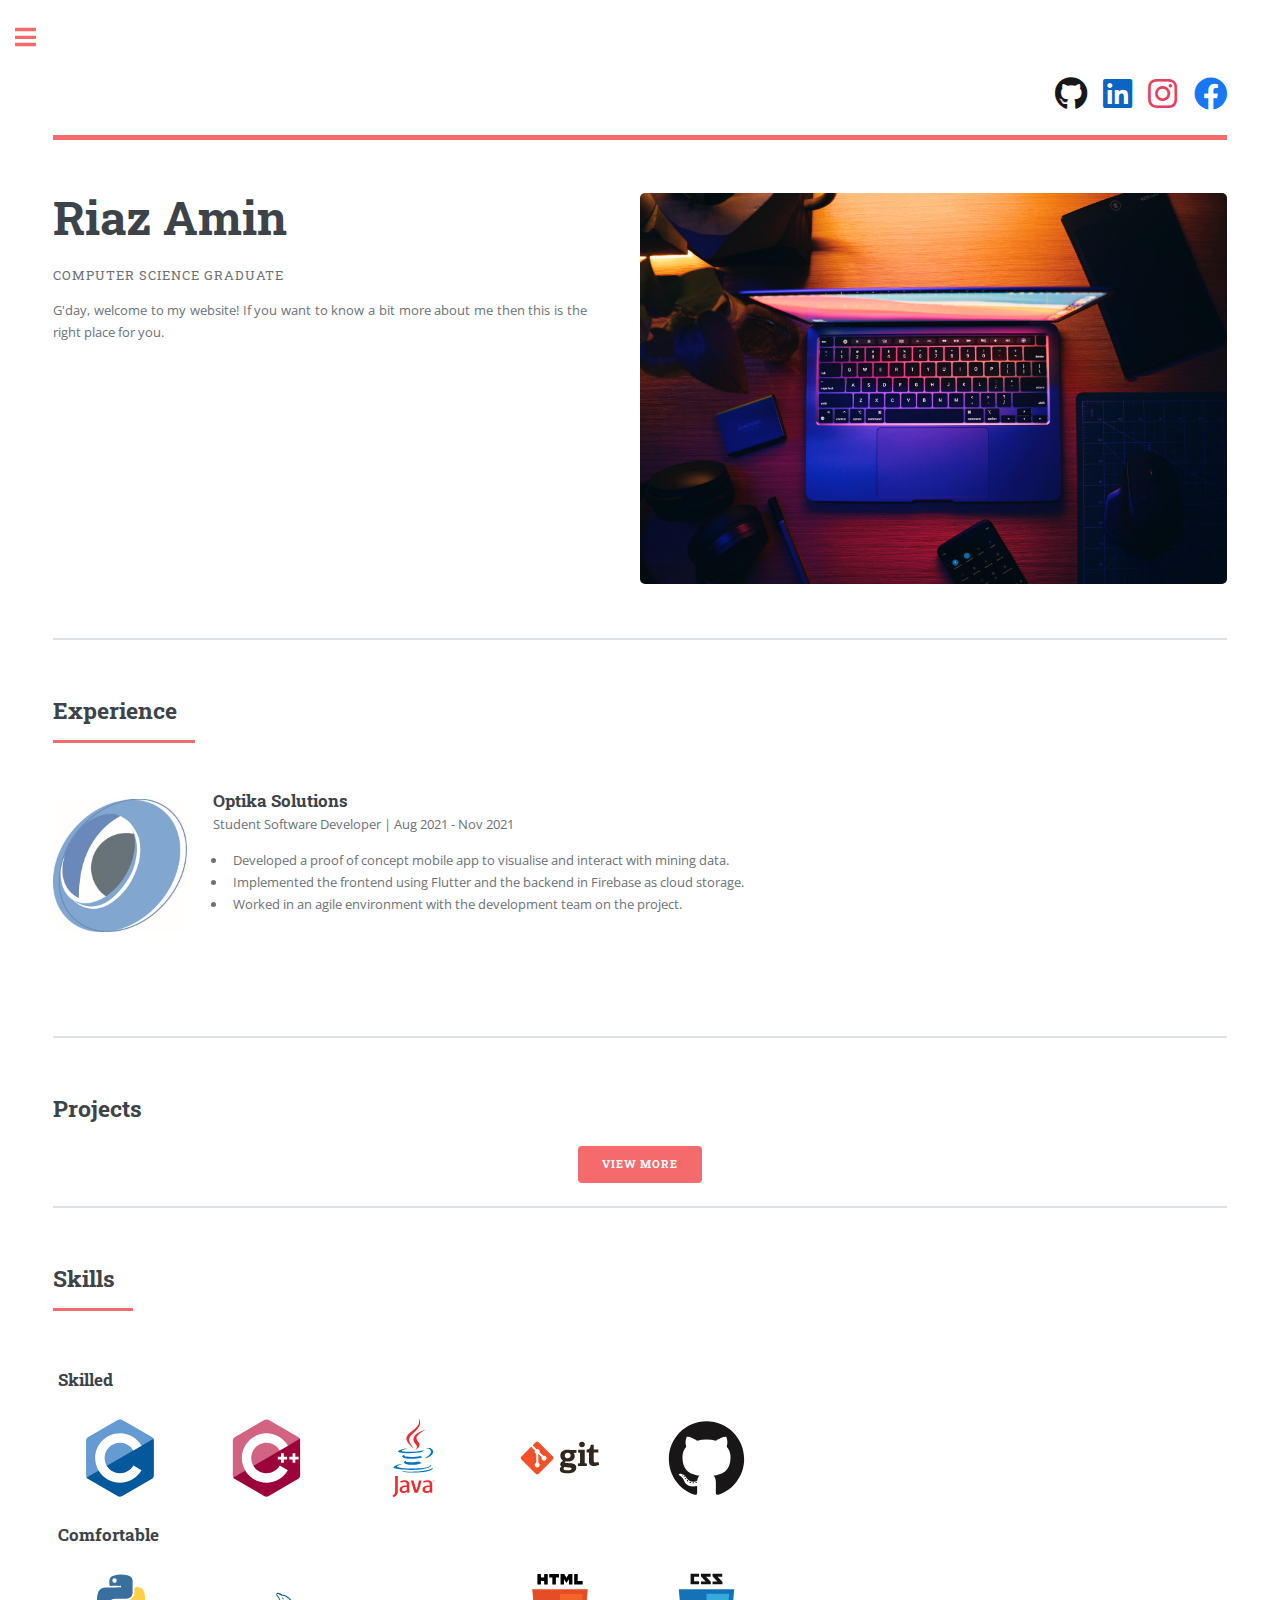
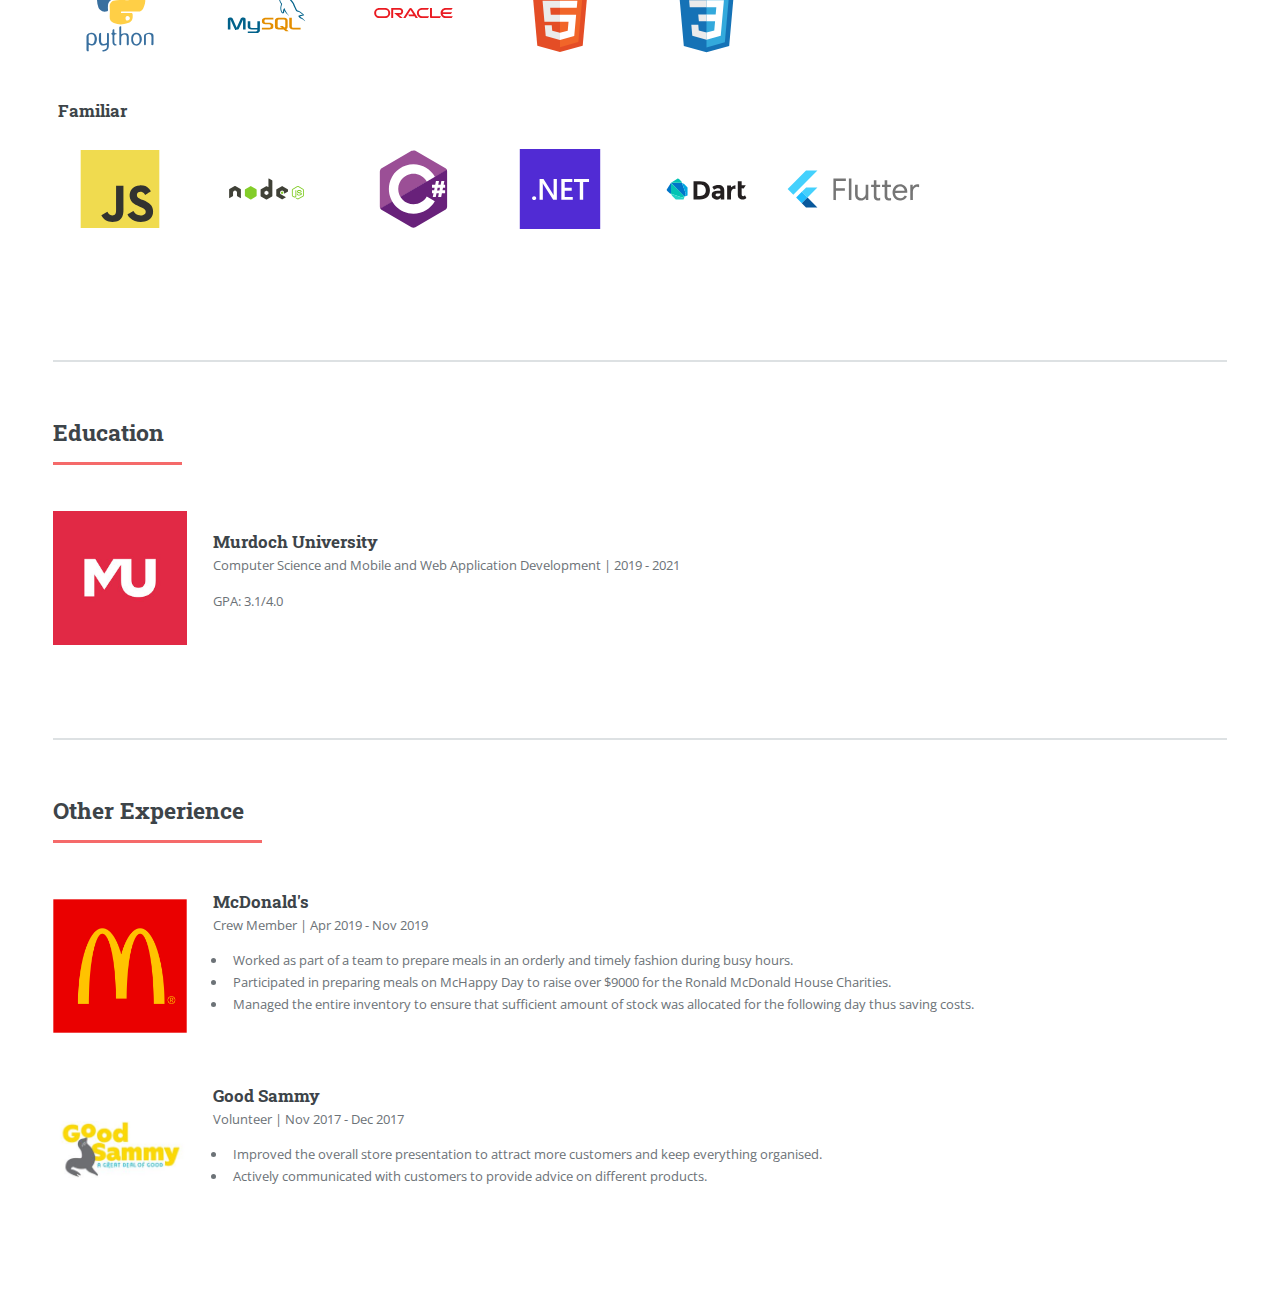
==== commit 98ead38b: "Make adjustments" ====
--- a/index.html
+++ b/index.html
@@ -1,285 +1,282 @@
-<!DOCTYPE HTML>
-
-<html>
-	<head>
-		<title>Riaz Amin</title>
-		<meta charset="utf-8" />
-		<meta name="viewport" content="width=device-width, initial-scale=1, user-scalable=no" />
-		<link rel="stylesheet" href="assets/css/main.css" />
-	</head>
-	<body class="is-preload">
-
-		<!-- Wrapper -->
-			<div id="wrapper">
-
-				<!-- Main -->
-					<div id="main">
-						<div class="inner">
-
-							<!-- Header -->
-							<header id="header">
-								<ul class="icons">
-									<li><a href="https://github.com/undisputedcoder" class="icon brands fa-github fa-2x" style="color: #181717;"><span class="label">Github</span></a></li>
-									<li><a href="https://www.linkedin.com/in/riazamin/" class="icon brands fa-linkedin fa-2x" style="color: #0A66C2;"><span class="label">LinkedIn</span></a></li>
-									<li><a href="#" class="icon brands fa-instagram fa-2x" style="color: #E4405F;"><span class="label">Instagram</span></a></li>
-									<li><a href="#" class="icon brands fa-facebook fa-2x" style="color: #1877F2;"><span class="label">Facebook</span></a></li>									
-								</ul>
-							</header>
-
-							<!-- Banner -->
-							<section id="banner">
-								<div class="content">
-									<header>
-										<h1>Riaz Amin</h1>
-										<p>Computer science student @ Murdoch University</p>
-									</header>
-									<p style="text-align: justify;">G'day, welcome to my website! If you want to know a bit more about me then this is the right place for you.</p>
-									<!--<ul class="actions">
-										<li><a href="#" class="button primary">Resume</a></li>
-										<li><a href="#" class="button primary">Academic Transcript</a></li>
-									</ul>-->
-								</div>
-								<span class="image object">
-									<img src="images/laptop.jpg" alt="" />
-								</span>
-							</section>
-
-							<!-- Section 
-							<section>
-								<header class="major">
-									<h2>Experience</h2>
-								</header>
-								<div class="features">
-									<article>
-										<img class="icon" src="images/pic01.jpg" alt="" /></a>
-										<div class="content">
-											<h3 margin-b>Company</h3>
-											<p>
-												Position | Tenure<br />
-											</p>
-											<ul>
-												<li>Job description.</li>
-												<li>Job description.</li>
-												<li>Job description.</li>
-												<li>Job description.</li>													
-											</ul>
-										</div>
-									</article>
-									<br>
-								</div>
-							</section>-->
-
-							<!-- Section -->
-							<section>
-								<header class="major">
-									<h2>Education</h2>
-								</header>
-								<div class="features">
-									<article>
-										<img class="icon" src="images/murdoch.jpg" alt="" /></a>
-										<div class="content">
-											<h3 margin-b>Murdoch University</h3>
-											<p>
-												Computer Science and Mobile and Web Application Development | 2019 - 2021<br />
-												GPA: 3.1/4
-											</p>
-											<ul>
-												<li>Data Structures and Abstractions.</li>
-												<li>Systems Analysis and Design.</li>
-												<li>Databases.</li>
-												<li>Software Architectures.</li>													
-											</ul>
-										</div>
-									</article>
-									<br>
-								</div>
-							</section>
-
-							<!-- Section -->
-							<section>
-								<header class="major">
-									<h2>Skills</h2>
-								</header>
-								<div class="features">
-									<article>										
-										<div class="content">											
-											<div class="flexy">
-												<main><h3 margin-b>Skilled</h3></main>
-												<section>
-													<img class="icons" src="images/icons/c-original.svg" alt="" />											
-												</section>
-												<section>
-													<img class="icons" src="images/icons/cplusplus-original.svg" alt="" />													
-												</section>
-												<section>
-													<img class="icons" src="images/icons/java-original-wordmark.svg" alt="" />
-												</section>													
-												<section>
-													<img class="icons" src="images/icons/git-original-wordmark.svg" alt="" />
-												</section>
-												<section>
-													<img class="icons" src="images/icons/github-original.svg" alt="" />
-												</section>
-											</div>
-											<div class="flexy">
-												<main><h3 margin-b>Comfortable</h3></main>
-												<section>
-													<img class="icons" src="images/icons/python-original-wordmark.svg" alt="" />	
-												</section>
-												<section>
-													<img class="icons" src="images/icons/tensorflow-original-wordmark.svg" title="Tensorflow" alt="" /><br>
-												</section>
-												<section>
-													<img class="icons" src="images/icons/mysql-original-wordmark.svg" alt="" />
-												</section>
-												<section>
-													<img class="icons" src="images/icons/oracle-original.svg" alt="" /><br>
-												</section>
-												<section>
-													<img class="icons" src="images/icons/html5-original-wordmark.svg" alt="" /><br>
-												</section>
-												<section>
-													<img class="icons" src="images/icons/css3-original-wordmark.svg" alt="" /><br>
-												</section>
-											</div>
-											<div class="flexy">
-												<main><h3 margin-b>Familiar</h3></main>
-												<section>
-													<img class="icons" src="images/icons/javascript-original.svg" alt="" /><br>
-												</section>
-												<section>
-													<img class="icons" src="images/icons/nodejs-original-wordmark.svg" alt="" /><br>
-												</section>
-												<section>
-													<img class="icons" src="images/icons/csharp-original.svg" title="Firebase" alt="" /><br>
-												</section>
-												<section>
-													<img class="icons" src="images/icons/dotnet-logo.svg" alt="" /><br>
-												</section>		
-												<section>
-													<img class="icons" src="images/icons/dart-original-wordmark.svg" title="Dart" alt="" /><br>
-												</section>
-												<section>
-													<img class="icons" src="images/icons/flutter-logo.svg" title="Flutter" alt="" /><br>
-												</section>																					
-											</div>									 		
-										</div>
-									</article>
-									<br>
-								</div>
-							</section>
-
-							<!-- Section 
-							<section>
-								<header class="major">
-									<h2>Certifications</h2>
-								</header>
-								<div class="features">
-									<article>
-										<img class="icon" src="images/acs.jpg" alt="" />
-										<div class="content">
-											<h3 margin-b>ACS</h3>
-											<p>
-												Associate <br />
-											</p>
-										</div>
-									</article>
-								</div>
-							</section>-->
-
-							<!-- Section -->
-							<section>
-								<header class="major">
-									<h2>Other Experience</h2>
-								</header>
-								<div class="features">
-									<article>
-										<img class="icon" src="images/mcdonalds.png" alt="" />
-										<div class="content">
-											<h3 margin-b>McDonald's</h3>
-											<p>
-												Crew Member | Apr 2019 - Nov 2019<br />
-											</p>
-											<ul>
-												<li>Worked as part of a team to prepare meals in an orderly and timely fashion during busy hours.</li>
-												<li>Participated in preparing meals on McHappy Day to raise over $9000 for the Ronald McDonald House Charities.</li>
-												<li>Managed the entire inventory to ensure that sufficient amount of stock was allocated for the following day thus saving costs.</li>
-											</ul>
-										</div>
-									</article>
-									<article>
-										<img class="icon" src="images/good-sammy.jpg" alt="" />
-										<div class="content">
-											<h3 margin-b>Good Sammy</h3>
-											<p>
-												Volunteer | Nov 2017 - Dec 2017<br />
-											</p>
-											<ul>
-												<li>Improved the overall store presentation to attract more customers and keep everything organised.</li>
-												<li>Actively communicated with customers to provide advice on different products.</li>
-											</ul>
-										</div>
-									</article>
-								</div>
-							</section>
-
-						</div>
-					</div>
-
-				<!-- Sidebar -->
-					<div id="sidebar">
-						<div class="inner">
-
-							<!-- Search -->
-								<section id="search" class="alt">
-									<form method="post" action="#">
-										<input type="text" name="query" id="query" placeholder="Search" />
-									</form>
-								</section>
-
-							<!-- Menu -->
-								<nav id="menu">
-									<header class="major">
-										<h2>Menu</h2>
-									</header>
-									<ul>
-										<li><a href="index.html">Homepage</a></li>
-										<li><a href="generic.html">About Me</a></li>
-										<li><a href="projects.html">Projects</a></li>
-										<!--<li>
-											<span class="opener">Submenu</span>
-											<ul>
-												<li><a href="#">Lorem Dolor</a></li>
-												<li><a href="#">Ipsum Adipiscing</a></li>
-												<li><a href="#">Tempus Magna</a></li>
-												<li><a href="#">Feugiat Veroeros</a></li>
-											</ul>
-										</li>-->
-									</ul>
-								</nav>
-
-							<!-- Section -->
-								<section>
-									<header class="major">
-										<h2>Get in touch</h2>
-									</header>
-									<p style="text-align: justify;">If you would like to get in touch with me, feel free to send me an email. </p>
-									<ul class="contact">
-										<li class="icon solid fa-envelope"><a href="mailto:riaz_amin@iinet.net.au">riaz_amin@iinet.net.au</a></li>
-									</ul>
-								</section>
-
-						</div>
-					</div>
-
-			</div>
-
-		<!-- Scripts -->
-			<script src="assets/js/jquery.min.js"></script>
-			<script src="assets/js/browser.min.js"></script>
-			<script src="assets/js/breakpoints.min.js"></script>
-			<script src="assets/js/util.js"></script>
-			<script src="assets/js/main.js"></script>
-
-	</body>
+<!DOCTYPE HTML>
+
+<html>
+	<head>
+		<title>Riaz Amin</title>
+		<meta charset="utf-8" />
+		<meta name="viewport" content="width=device-width, initial-scale=1, user-scalable=no" />
+		<link rel="stylesheet" href="assets/css/main.css" />
+	</head>
+	<body class="is-preload">
+
+		<!-- Wrapper -->
+			<div id="wrapper">
+
+				<!-- Main -->
+					<div id="main">
+						<div class="inner">
+
+							<!-- Header -->
+							<header id="header">
+								<ul class="icons">
+									<li><a href="https://github.com/undisputedcoder" class="icon brands fa-github fa-2x" style="color: #181717;"><span class="label">Github</span></a></li>
+									<li><a href="https://www.linkedin.com/in/riazamin/" class="icon brands fa-linkedin fa-2x" style="color: #0A66C2;"><span class="label">LinkedIn</span></a></li>
+									<li><a href="#" class="icon brands fa-instagram fa-2x" style="color: #E4405F;"><span class="label">Instagram</span></a></li>
+									<li><a href="#" class="icon brands fa-facebook fa-2x" style="color: #1877F2;"><span class="label">Facebook</span></a></li>									
+								</ul>
+							</header>
+
+							<!-- Banner -->
+							<section id="banner">
+								<div class="content">
+									<header>
+										<h1>Riaz Amin</h1>
+										<p>Computer science graduate</p>
+									</header>
+									<p style="text-align: justify;">G'day, welcome to my website! If you want to know a bit more about me then this is the right place for you.</p>
+									<!--<ul class="actions">
+										<li><a href="#" class="button primary">Resume</a></li>
+										<li><a href="#" class="button primary">Academic Transcript</a></li>
+									</ul>-->
+								</div>
+								<span class="image object">
+									<img src="images/laptop.jpg" alt="" />
+								</span>
+							</section>
+
+							<section>
+								<header class="major">
+									<h2>Experience</h2>
+								</header>
+								<div class="features">
+									<article>
+										<img class="icon" src="images/optika.jpg" alt="" /></a>
+										<div class="content">
+											<h3 margin-b>Optika Solutions</h3>
+											<p>
+												Student Software Developer | Aug 2021 - Nov 2021<br />
+											</p>
+											<ul>
+												<li>Developed a proof of concept mobile app to visualise and interact with mining data.</li>
+												<li>Implemented the frontend using Flutter and the backend in Firebase as cloud storage.</li>
+												<li>Worked in an agile environment with the development team on the project.</li>													
+											</ul>
+										</div>
+									</article>
+									<br>
+								</div>
+							</section>
+
+							<section>
+								<header class="main">
+									<h2>Projects</h2>
+								</header>
+								<div class="center">
+									<a href="projects.html" class="button primary">View more</a>
+								</div>
+							</section>
+
+
+							<!-- Section -->
+							<section>
+								<header class="major">
+									<h2>Skills</h2>
+								</header>
+								<div class="features">
+									<article>										
+										<div class="content">											
+											<div class="flexy">
+												<main><h3 margin-b>Skilled</h3></main>
+												<section>
+													<img class="icons" src="images/icons/c-original.svg" alt="C" />											
+												</section>
+												<section>
+													<img class="icons" src="images/icons/cplusplus-original.svg" alt="C++" />													
+												</section>
+												<section>
+													<img class="icons" src="images/icons/java-original-wordmark.svg" alt="Java" />
+												</section>													
+												<section>
+													<img class="icons" src="images/icons/git-original-wordmark.svg" alt="Git" />
+												</section>
+												<section>
+													<img class="icons" src="images/icons/github-original.svg" alt="GitHub" />
+												</section>
+											</div>
+											<div class="flexy">
+												<main><h3 margin-b>Comfortable</h3></main>
+												<section>
+													<img class="icons" src="images/icons/python-original-wordmark.svg" alt="Python" />	
+												</section>
+												<section>
+													<img class="icons" src="images/icons/mysql-original-wordmark.svg" alt="MySQL" />
+												</section>
+												<section>
+													<img class="icons" src="images/icons/oracle-original.svg" alt="Oracle" /><br>
+												</section>
+												<section>
+													<img class="icons" src="images/icons/html5-original-wordmark.svg" alt="HTML" /><br>
+												</section>
+												<section>
+													<img class="icons" src="images/icons/css3-original-wordmark.svg" alt="CSS" /><br>
+												</section>
+											</div>
+											<div class="flexy">
+												<main><h3 margin-b>Familiar</h3></main>
+												<section>
+													<img class="icons" src="images/icons/javascript-original.svg" alt="Javascript" /><br>
+												</section>
+												<section>
+													<img class="icons" src="images/icons/nodejs-original-wordmark.svg" alt="nodejs" /><br>
+												</section>
+												<section>
+													<img class="icons" src="images/icons/csharp-original.svg" alt="C#" /><br>
+												</section>
+												<section>
+													<img class="icons" src="images/icons/dotnet-logo.svg" alt=".NET" /><br>
+												</section>		
+												<section>
+													<img class="icons" src="images/icons/dart-original-wordmark.svg" alt="Dart" /><br>
+												</section>
+												<section>
+													<img class="icons" src="images/icons/flutter-logo.svg" alt="Flutter" /><br>
+												</section>																					
+											</div>									 		
+										</div>
+									</article>
+									<br>
+								</div>
+							</section>
+							
+							<!-- Section 
+							<section>
+								<header class="major">
+									<h2>Certifications</h2>
+								</header>
+								<div class="features">
+									<article>
+										<img class="icon" src="images/acs.jpg" alt="" />
+										<div class="content">
+											<h3 margin-b>ACS</h3>
+											<p>
+												Associate <br />
+											</p>
+										</div>
+									</article>
+								</div>
+							</section>-->
+
+							<!-- Section -->
+							<section>
+								<header class="major">
+									<h2>Education</h2>
+								</header>
+								<div class="features">
+									<article>
+										<img class="icon" src="images/murdoch.jpg" alt="" /></a>
+										<div class="content">
+											<h3 margin-b>Murdoch University</h3>
+											<p>Computer Science and Mobile and Web Application Development | 2019 - 2021</p>
+											<p>GPA: 3.1/4.0</p>
+										</div>
+									</article>
+									<br>
+								</div>
+							</section>
+
+							<!-- Section -->
+							<section>
+								<header class="major">
+									<h2>Other Experience</h2>
+								</header>
+								<div class="features">
+									<article>
+										<img class="icon" src="images/mcdonalds.png" alt="" />
+										<div class="content">
+											<h3 margin-b>McDonald's</h3>
+											<p>
+												Crew Member | Apr 2019 - Nov 2019<br />
+											</p>
+											<ul>
+												<li>Worked as part of a team to prepare meals in an orderly and timely fashion during busy hours.</li>
+												<li>Participated in preparing meals on McHappy Day to raise over $9000 for the Ronald McDonald House Charities.</li>
+												<li>Managed the entire inventory to ensure that sufficient amount of stock was allocated for the following day thus saving costs.</li>
+											</ul>
+										</div>
+									</article>
+									<article>
+										<img class="icon" src="images/good-sammy.jpg" alt="" />
+										<div class="content">
+											<h3 margin-b>Good Sammy</h3>
+											<p>
+												Volunteer | Nov 2017 - Dec 2017<br />
+											</p>
+											<ul>
+												<li>Improved the overall store presentation to attract more customers and keep everything organised.</li>
+												<li>Actively communicated with customers to provide advice on different products.</li>
+											</ul>
+										</div>
+									</article>
+								</div>
+							</section>
+
+						</div>
+					</div>
+
+				<!-- Sidebar -->
+					<div id="sidebar">
+						<div class="inner">
+
+							<!-- Search -->
+								<section id="search" class="alt">
+									<form method="post" action="#">
+										<input type="text" name="query" id="query" placeholder="Search" />
+									</form>
+								</section>
+
+							<!-- Menu -->
+								<nav id="menu">
+									<header class="major">
+										<h2>Menu</h2>
+									</header>
+									<ul>
+										<li><a href="index.html">Homepage</a></li>
+										<li><a href="about.html">About Me</a></li>
+										<li><a href="projects.html">Projects</a></li>
+										<!--<li>
+											<span class="opener">Submenu</span>
+											<ul>
+												<li><a href="#">Lorem Dolor</a></li>
+												<li><a href="#">Ipsum Adipiscing</a></li>
+												<li><a href="#">Tempus Magna</a></li>
+												<li><a href="#">Feugiat Veroeros</a></li>
+											</ul>
+										</li>-->
+									</ul>
+								</nav>
+
+							<!-- Section -->
+								<section>
+									<header class="major">
+										<h2>Get in touch</h2>
+									</header>
+									<p style="text-align: justify;">If you would like to get in touch with me, feel free to send me an email. </p>
+									<ul class="contact">
+										<li class="icon solid fa-envelope"><a href="mailto:riaz_amin@iinet.net.au">riaz_amin@iinet.net.au</a></li>
+									</ul>
+								</section>
+
+						</div>
+					</div>
+
+			</div>
+
+		<!-- Scripts -->
+			<script src="assets/js/jquery.min.js"></script>
+			<script src="assets/js/browser.min.js"></script>
+			<script src="assets/js/breakpoints.min.js"></script>
+			<script src="assets/js/util.js"></script>
+			<script src="assets/js/main.js"></script>
+
+	</body>
 </html>--- a/assets/css/main.css
+++ b/assets/css/main.css
@@ -1,2268 +1,2274 @@
-@import url(fontawesome-all.min.css);
-@import url("https://fonts.googleapis.com/css?family=Open+Sans:400,600,400italic,600italic|Roboto+Slab:400,700");
-/*
-	Editorial by HTML5 UP
-	html5up.net | @ajlkn
-	Free for personal and commercial use under the CCA 3.0 license (html5up.net/license)
-*/
-html, body, div, span, applet, object,
-iframe, h1, h2, h3, h4, h5, h6, p, blockquote,
-pre, a, abbr, acronym, address, big, cite,
-code, del, dfn, em, img, ins, kbd, q, s, samp,
-small, strike, strong, sub, sup, tt, var, b,
-u, i, center, dl, dt, dd, ol, ul, li, fieldset,
-form, label, legend, table, caption, tbody,
-tfoot, thead, tr, th, td, article, aside,
-canvas, details, embed, figure, figcaption,
-footer, header, hgroup, menu, nav, output, ruby,
-section, summary, time, mark, audio, video {
-  margin: 0;
-  padding: 0;
-  border: 0;
-  font-size: 100%;
-  font: inherit;
-  vertical-align: baseline; }
-
-article, aside, details, figcaption, figure,
-footer, header, hgroup, menu, nav, section {
-  display: block; }
-
-body {
-  line-height: 1; }
-
-ol, ul {
-  list-style: none; }
-
-blockquote, q {
-  quotes: none; }
-  blockquote:before, blockquote:after, q:before, q:after {
-    content: '';
-    content: none; }
-
-table {
-  border-collapse: collapse;
-  border-spacing: 0; }
-
-body {
-  -webkit-text-size-adjust: none; }
-
-mark {
-  background-color: transparent;
-  color: inherit; }
-
-input::-moz-focus-inner {
-  border: 0;
-  padding: 0; }
-
-input, select, textarea {
-  -moz-appearance: none;
-  -webkit-appearance: none;
-  -ms-appearance: none;
-  appearance: none; }
-
-/* Basic */
-@-ms-viewport {
-  width: device-width; }
-
-body {
-  -ms-overflow-style: scrollbar; }
-
-@media screen and (max-width: 480px) {
-  html, body {
-    min-width: 320px; } }
-
-html {
-  box-sizing: border-box; }
-
-*, *:before, *:after {
-  box-sizing: inherit; }
-
-body {
-  background: #ffffff; }
-  body.is-preload *, body.is-preload *:before, body.is-preload *:after, body.is-resizing *, body.is-resizing *:before, body.is-resizing *:after {
-    -moz-animation: none !important;
-    -webkit-animation: none !important;
-    -ms-animation: none !important;
-    animation: none !important;
-    -moz-transition: none !important;
-    -webkit-transition: none !important;
-    -ms-transition: none !important;
-    transition: none !important; }
-
-/* Type */
-body, input, select, textarea {
-  color: #6c7277;
-  font-family: "Open Sans", sans-serif;
-  font-size: 13pt;
-  font-weight: 400;
-  line-height: 1.65; }
-  @media screen and (max-width: 1680px) {
-    body, input, select, textarea {
-      font-size: 11pt; } }
-  @media screen and (max-width: 1280px) {
-    body, input, select, textarea {
-      font-size: 10pt; } }
-  @media screen and (max-width: 360px) {
-    body, input, select, textarea {
-      font-size: 9pt; } }
-
-a {
-  -moz-transition: color 0.2s ease-in-out, border-bottom-color 0.2s ease-in-out;
-  -webkit-transition: color 0.2s ease-in-out, border-bottom-color 0.2s ease-in-out;
-  -ms-transition: color 0.2s ease-in-out, border-bottom-color 0.2s ease-in-out;
-  transition: color 0.2s ease-in-out, border-bottom-color 0.2s ease-in-out;
-  border-bottom: dotted 1px;
-  color: #f56a6a;
-  text-decoration: none; }
-  a:hover {
-    border-bottom-color: #f56a6a;
-    color: #f56a6a !important; }
-    a:hover strong {
-      color: inherit; }
-
-strong, b {
-  color: #3d4449;
-  font-weight: 600; }
-
-em, i {
-  font-style: italic; }
-
-p {
-  margin: 0 0 1em 0; }
-
-h1, h2, h3, h4, h5, h6 {
-  color: #3d4449;
-  font-family: "Roboto Slab", serif;
-  font-weight: 700;
-  line-height: 1.5;
-  margin: 0 0 1em 0; }
-  h1 a, h2 a, h3 a, h4 a, h5 a, h6 a {
-    color: inherit;
-    text-decoration: none;
-    border-bottom: 0; }
-
-h1 {
-  font-size: 4em;
-  margin: 0 0 0.5em 0;
-  line-height: 1.3; }
-
-h2 {
-  font-size: 1.75em; }
-
-h3 {
-  font-size: 1.25em; }
-
-h4 {
-  font-size: 1.1em;
-  text-align: center; }
-
-h5 {
-  font-size: 0.9em; }
-
-h6 {
-  font-size: 0.7em; }
-
-@media screen and (max-width: 1680px) {
-  h1 {
-    font-size: 3.5em; } }
-
-@media screen and (max-width: 980px) {
-  h1 {
-    font-size: 3.25em; } }
-
-@media screen and (max-width: 736px) {
-  h1 {
-    font-size: 2em;
-    line-height: 1.4; }
-  h2 {
-    font-size: 1.5em; } }
-
-sub {
-  font-size: 0.8em;
-  position: relative;
-  top: 0.5em; }
-
-sup {
-  font-size: 0.8em;
-  position: relative;
-  top: -0.5em; }
-
-blockquote {
-  border-left: solid 3px rgba(210, 215, 217, 0.75);
-  font-style: italic;
-  margin: 0 0 2em 0;
-  padding: 0.5em 0 0.5em 2em; }
-
-code {
-  background: rgba(230, 235, 237, 0.25);
-  border-radius: 0.375em;
-  border: solid 1px rgba(210, 215, 217, 0.75);
-  font-family: "Courier New", monospace;
-  font-size: 0.9em;
-  margin: 0 0.25em;
-  padding: 0.25em 0.65em; }
-
-pre {
-  -webkit-overflow-scrolling: touch;
-  font-family: "Courier New", monospace;
-  font-size: 0.9em;
-  margin: 0 0 2em 0; }
-  pre code {
-    display: block;
-    line-height: 1.75;
-    padding: 1em 1.5em;
-    overflow-x: auto; }
-
-hr {
-  border: 0;
-  border-bottom: solid 1px rgba(210, 215, 217, 0.75);
-  margin: 2em 0; }
-  hr.major {
-    margin: 3em 0; }
-
-.align-left {
-  text-align: left; }
-
-.align-center {
-  text-align: center; }
-
-.align-right {
-  text-align: right; }
-
-/* Row */
-.row {
-  display: flex;
-  flex-wrap: wrap;
-  box-sizing: border-box;
-  align-items: stretch; }
-  .row > * {
-    box-sizing: border-box; }
-  .row.gtr-uniform > * > :last-child {
-    margin-bottom: 0; }
-  .row.aln-left {
-    justify-content: flex-start; }
-  .row.aln-center {
-    justify-content: center; }
-  .row.aln-right {
-    justify-content: flex-end; }
-  .row.aln-top {
-    align-items: flex-start; }
-  .row.aln-middle {
-    align-items: center; }
-  .row.aln-bottom {
-    align-items: flex-end; }
-  .row > .imp {
-    order: -1; }
-  .row > .col-1 {
-    width: 8.33333%; }
-  .row > .off-1 {
-    margin-left: 8.33333%; }
-  .row > .col-2 {
-    width: 16.66667%; }
-  .row > .off-2 {
-    margin-left: 16.66667%; }
-  .row > .col-3 {
-    width: 25%; }
-  .row > .off-3 {
-    margin-left: 25%; }
-  .row > .col-4 {
-    width: 33.33333%; }
-  .row > .off-4 {
-    margin-left: 33.33333%; }
-  .row > .col-5 {
-    width: 41.66667%; }
-  .row > .off-5 {
-    margin-left: 41.66667%; }
-  .row > .col-6 {
-    width: 50%; }
-  .row > .off-6 {
-    margin-left: 50%; }
-  .row > .col-7 {
-    width: 58.33333%; }
-  .row > .off-7 {
-    margin-left: 58.33333%; }
-  .row > .col-8 {
-    width: 66.66667%; }
-  .row > .off-8 {
-    margin-left: 66.66667%; }
-  .row > .col-9 {
-    width: 75%; }
-  .row > .off-9 {
-    margin-left: 75%; }
-  .row > .col-10 {
-    width: 83.33333%; }
-  .row > .off-10 {
-    margin-left: 83.33333%; }
-  .row > .col-11 {
-    width: 91.66667%; }
-  .row > .off-11 {
-    margin-left: 91.66667%; }
-  .row > .col-12 {
-    width: 100%; }
-  .row > .off-12 {
-    margin-left: 100%; }
-  .row.gtr-0 {
-    margin-top: 0;
-    margin-left: 0em; }
-    .row.gtr-0 > * {
-      padding: 0 0 0 0em; }
-    .row.gtr-0.gtr-uniform {
-      margin-top: 0em; }
-      .row.gtr-0.gtr-uniform > * {
-        padding-top: 0em; }
-  .row.gtr-25 {
-    margin-top: 0;
-    margin-left: -0.375em; }
-    .row.gtr-25 > * {
-      padding: 0 0 0 0.375em; }
-    .row.gtr-25.gtr-uniform {
-      margin-top: -0.375em; }
-      .row.gtr-25.gtr-uniform > * {
-        padding-top: 0.375em; }
-  .row.gtr-50 {
-    margin-top: 0;
-    margin-left: -0.75em; }
-    .row.gtr-50 > * {
-      padding: 0 0 0 0.75em; }
-    .row.gtr-50.gtr-uniform {
-      margin-top: -0.75em; }
-      .row.gtr-50.gtr-uniform > * {
-        padding-top: 0.75em; }
-  .row {
-    margin-top: 0;
-    margin-left: -1.5em; }
-    .row > * {
-      padding: 0 0 0 1.5em; }
-    .row.gtr-uniform {
-      margin-top: -1.5em; }
-      .row.gtr-uniform > * {
-        padding-top: 1.5em; }
-  .row.gtr-150 {
-    margin-top: 0;
-    margin-left: -2.25em; }
-    .row.gtr-150 > * {
-      padding: 0 0 0 2.25em; }
-    .row.gtr-150.gtr-uniform {
-      margin-top: -2.25em; }
-      .row.gtr-150.gtr-uniform > * {
-        padding-top: 2.25em; }
-  .row.gtr-200 {
-    margin-top: 0;
-    margin-left: -3em; }
-    .row.gtr-200 > * {
-      padding: 0 0 0 3em; }
-    .row.gtr-200.gtr-uniform {
-      margin-top: -3em; }
-      .row.gtr-200.gtr-uniform > * {
-        padding-top: 3em; }
-  @media screen and (max-width: 1680px) {
-    .row {
-      display: flex;
-      flex-wrap: wrap;
-      box-sizing: border-box;
-      align-items: stretch; }
-      .row > * {
-        box-sizing: border-box; }
-      .row.gtr-uniform > * > :last-child {
-        margin-bottom: 0; }
-      .row.aln-left {
-        justify-content: flex-start; }
-      .row.aln-center {
-        justify-content: center; }
-      .row.aln-right {
-        justify-content: flex-end; }
-      .row.aln-top {
-        align-items: flex-start; }
-      .row.aln-middle {
-        align-items: center; }
-      .row.aln-bottom {
-        align-items: flex-end; }
-      .row > .imp-xlarge {
-        order: -1; }
-      .row > .col-1-xlarge {
-        width: 8.33333%; }
-      .row > .off-1-xlarge {
-        margin-left: 8.33333%; }
-      .row > .col-2-xlarge {
-        width: 16.66667%; }
-      .row > .off-2-xlarge {
-        margin-left: 16.66667%; }
-      .row > .col-3-xlarge {
-        width: 25%; }
-      .row > .off-3-xlarge {
-        margin-left: 25%; }
-      .row > .col-4-xlarge {
-        width: 33.33333%; }
-      .row > .off-4-xlarge {
-        margin-left: 33.33333%; }
-      .row > .col-5-xlarge {
-        width: 41.66667%; }
-      .row > .off-5-xlarge {
-        margin-left: 41.66667%; }
-      .row > .col-6-xlarge {
-        width: 50%; }
-      .row > .off-6-xlarge {
-        margin-left: 50%; }
-      .row > .col-7-xlarge {
-        width: 58.33333%; }
-      .row > .off-7-xlarge {
-        margin-left: 58.33333%; }
-      .row > .col-8-xlarge {
-        width: 66.66667%; }
-      .row > .off-8-xlarge {
-        margin-left: 66.66667%; }
-      .row > .col-9-xlarge {
-        width: 75%; }
-      .row > .off-9-xlarge {
-        margin-left: 75%; }
-      .row > .col-10-xlarge {
-        width: 83.33333%; }
-      .row > .off-10-xlarge {
-        margin-left: 83.33333%; }
-      .row > .col-11-xlarge {
-        width: 91.66667%; }
-      .row > .off-11-xlarge {
-        margin-left: 91.66667%; }
-      .row > .col-12-xlarge {
-        width: 100%; }
-      .row > .off-12-xlarge {
-        margin-left: 100%; }
-      .row.gtr-0 {
-        margin-top: 0;
-        margin-left: 0em; }
-        .row.gtr-0 > * {
-          padding: 0 0 0 0em; }
-        .row.gtr-0.gtr-uniform {
-          margin-top: 0em; }
-          .row.gtr-0.gtr-uniform > * {
-            padding-top: 0em; }
-      .row.gtr-25 {
-        margin-top: 0;
-        margin-left: -0.375em; }
-        .row.gtr-25 > * {
-          padding: 0 0 0 0.375em; }
-        .row.gtr-25.gtr-uniform {
-          margin-top: -0.375em; }
-          .row.gtr-25.gtr-uniform > * {
-            padding-top: 0.375em; }
-      .row.gtr-50 {
-        margin-top: 0;
-        margin-left: -0.75em; }
-        .row.gtr-50 > * {
-          padding: 0 0 0 0.75em; }
-        .row.gtr-50.gtr-uniform {
-          margin-top: -0.75em; }
-          .row.gtr-50.gtr-uniform > * {
-            padding-top: 0.75em; }
-      .row {
-        margin-top: 0;
-        margin-left: -1.5em; }
-        .row > * {
-          padding: 0 0 0 1.5em; }
-        .row.gtr-uniform {
-          margin-top: -1.5em; }
-          .row.gtr-uniform > * {
-            padding-top: 1.5em; }
-      .row.gtr-150 {
-        margin-top: 0;
-        margin-left: -2.25em; }
-        .row.gtr-150 > * {
-          padding: 0 0 0 2.25em; }
-        .row.gtr-150.gtr-uniform {
-          margin-top: -2.25em; }
-          .row.gtr-150.gtr-uniform > * {
-            padding-top: 2.25em; }
-      .row.gtr-200 {
-        margin-top: 0;
-        margin-left: -3em; }
-        .row.gtr-200 > * {
-          padding: 0 0 0 3em; }
-        .row.gtr-200.gtr-uniform {
-          margin-top: -3em; }
-          .row.gtr-200.gtr-uniform > * {
-            padding-top: 3em; } }
-  @media screen and (max-width: 1280px) {
-    .row {
-      display: flex;
-      flex-wrap: wrap;
-      box-sizing: border-box;
-      align-items: stretch; }
-      .row > * {
-        box-sizing: border-box; }
-      .row.gtr-uniform > * > :last-child {
-        margin-bottom: 0; }
-      .row.aln-left {
-        justify-content: flex-start; }
-      .row.aln-center {
-        justify-content: center; }
-      .row.aln-right {
-        justify-content: flex-end; }
-      .row.aln-top {
-        align-items: flex-start; }
-      .row.aln-middle {
-        align-items: center; }
-      .row.aln-bottom {
-        align-items: flex-end; }
-      .row > .imp-large {
-        order: -1; }
-      .row > .col-1-large {
-        width: 8.33333%; }
-      .row > .off-1-large {
-        margin-left: 8.33333%; }
-      .row > .col-2-large {
-        width: 16.66667%; }
-      .row > .off-2-large {
-        margin-left: 16.66667%; }
-      .row > .col-3-large {
-        width: 25%; }
-      .row > .off-3-large {
-        margin-left: 25%; }
-      .row > .col-4-large {
-        width: 33.33333%; }
-      .row > .off-4-large {
-        margin-left: 33.33333%; }
-      .row > .col-5-large {
-        width: 41.66667%; }
-      .row > .off-5-large {
-        margin-left: 41.66667%; }
-      .row > .col-6-large {
-        width: 50%; }
-      .row > .off-6-large {
-        margin-left: 50%; }
-      .row > .col-7-large {
-        width: 58.33333%; }
-      .row > .off-7-large {
-        margin-left: 58.33333%; }
-      .row > .col-8-large {
-        width: 66.66667%; }
-      .row > .off-8-large {
-        margin-left: 66.66667%; }
-      .row > .col-9-large {
-        width: 75%; }
-      .row > .off-9-large {
-        margin-left: 75%; }
-      .row > .col-10-large {
-        width: 83.33333%; }
-      .row > .off-10-large {
-        margin-left: 83.33333%; }
-      .row > .col-11-large {
-        width: 91.66667%; }
-      .row > .off-11-large {
-        margin-left: 91.66667%; }
-      .row > .col-12-large {
-        width: 100%; }
-      .row > .off-12-large {
-        margin-left: 100%; }
-      .row.gtr-0 {
-        margin-top: 0;
-        margin-left: 0em; }
-        .row.gtr-0 > * {
-          padding: 0 0 0 0em; }
-        .row.gtr-0.gtr-uniform {
-          margin-top: 0em; }
-          .row.gtr-0.gtr-uniform > * {
-            padding-top: 0em; }
-      .row.gtr-25 {
-        margin-top: 0;
-        margin-left: -0.375em; }
-        .row.gtr-25 > * {
-          padding: 0 0 0 0.375em; }
-        .row.gtr-25.gtr-uniform {
-          margin-top: -0.375em; }
-          .row.gtr-25.gtr-uniform > * {
-            padding-top: 0.375em; }
-      .row.gtr-50 {
-        margin-top: 0;
-        margin-left: -0.75em; }
-        .row.gtr-50 > * {
-          padding: 0 0 0 0.75em; }
-        .row.gtr-50.gtr-uniform {
-          margin-top: -0.75em; }
-          .row.gtr-50.gtr-uniform > * {
-            padding-top: 0.75em; }
-      .row {
-        margin-top: 0;
-        margin-left: -1.5em; }
-        .row > * {
-          padding: 0 0 0 1.5em; }
-        .row.gtr-uniform {
-          margin-top: -1.5em; }
-          .row.gtr-uniform > * {
-            padding-top: 1.5em; }
-      .row.gtr-150 {
-        margin-top: 0;
-        margin-left: -2.25em; }
-        .row.gtr-150 > * {
-          padding: 0 0 0 2.25em; }
-        .row.gtr-150.gtr-uniform {
-          margin-top: -2.25em; }
-          .row.gtr-150.gtr-uniform > * {
-            padding-top: 2.25em; }
-      .row.gtr-200 {
-        margin-top: 0;
-        margin-left: -3em; }
-        .row.gtr-200 > * {
-          padding: 0 0 0 3em; }
-        .row.gtr-200.gtr-uniform {
-          margin-top: -3em; }
-          .row.gtr-200.gtr-uniform > * {
-            padding-top: 3em; } }
-  @media screen and (max-width: 980px) {
-    .row {
-      display: flex;
-      flex-wrap: wrap;
-      box-sizing: border-box;
-      align-items: stretch; }
-      .row > * {
-        box-sizing: border-box; }
-      .row.gtr-uniform > * > :last-child {
-        margin-bottom: 0; }
-      .row.aln-left {
-        justify-content: flex-start; }
-      .row.aln-center {
-        justify-content: center; }
-      .row.aln-right {
-        justify-content: flex-end; }
-      .row.aln-top {
-        align-items: flex-start; }
-      .row.aln-middle {
-        align-items: center; }
-      .row.aln-bottom {
-        align-items: flex-end; }
-      .row > .imp-medium {
-        order: -1; }
-      .row > .col-1-medium {
-        width: 8.33333%; }
-      .row > .off-1-medium {
-        margin-left: 8.33333%; }
-      .row > .col-2-medium {
-        width: 16.66667%; }
-      .row > .off-2-medium {
-        margin-left: 16.66667%; }
-      .row > .col-3-medium {
-        width: 25%; }
-      .row > .off-3-medium {
-        margin-left: 25%; }
-      .row > .col-4-medium {
-        width: 33.33333%; }
-      .row > .off-4-medium {
-        margin-left: 33.33333%; }
-      .row > .col-5-medium {
-        width: 41.66667%; }
-      .row > .off-5-medium {
-        margin-left: 41.66667%; }
-      .row > .col-6-medium {
-        width: 50%; }
-      .row > .off-6-medium {
-        margin-left: 50%; }
-      .row > .col-7-medium {
-        width: 58.33333%; }
-      .row > .off-7-medium {
-        margin-left: 58.33333%; }
-      .row > .col-8-medium {
-        width: 66.66667%; }
-      .row > .off-8-medium {
-        margin-left: 66.66667%; }
-      .row > .col-9-medium {
-        width: 75%; }
-      .row > .off-9-medium {
-        margin-left: 75%; }
-      .row > .col-10-medium {
-        width: 83.33333%; }
-      .row > .off-10-medium {
-        margin-left: 83.33333%; }
-      .row > .col-11-medium {
-        width: 91.66667%; }
-      .row > .off-11-medium {
-        margin-left: 91.66667%; }
-      .row > .col-12-medium {
-        width: 100%; }
-      .row > .off-12-medium {
-        margin-left: 100%; }
-      .row.gtr-0 {
-        margin-top: 0;
-        margin-left: 0em; }
-        .row.gtr-0 > * {
-          padding: 0 0 0 0em; }
-        .row.gtr-0.gtr-uniform {
-          margin-top: 0em; }
-          .row.gtr-0.gtr-uniform > * {
-            padding-top: 0em; }
-      .row.gtr-25 {
-        margin-top: 0;
-        margin-left: -0.375em; }
-        .row.gtr-25 > * {
-          padding: 0 0 0 0.375em; }
-        .row.gtr-25.gtr-uniform {
-          margin-top: -0.375em; }
-          .row.gtr-25.gtr-uniform > * {
-            padding-top: 0.375em; }
-      .row.gtr-50 {
-        margin-top: 0;
-        margin-left: -0.75em; }
-        .row.gtr-50 > * {
-          padding: 0 0 0 0.75em; }
-        .row.gtr-50.gtr-uniform {
-          margin-top: -0.75em; }
-          .row.gtr-50.gtr-uniform > * {
-            padding-top: 0.75em; }
-      .row {
-        margin-top: 0;
-        margin-left: -1.5em; }
-        .row > * {
-          padding: 0 0 0 1.5em; }
-        .row.gtr-uniform {
-          margin-top: -1.5em; }
-          .row.gtr-uniform > * {
-            padding-top: 1.5em; }
-      .row.gtr-150 {
-        margin-top: 0;
-        margin-left: -2.25em; }
-        .row.gtr-150 > * {
-          padding: 0 0 0 2.25em; }
-        .row.gtr-150.gtr-uniform {
-          margin-top: -2.25em; }
-          .row.gtr-150.gtr-uniform > * {
-            padding-top: 2.25em; }
-      .row.gtr-200 {
-        margin-top: 0;
-        margin-left: -3em; }
-        .row.gtr-200 > * {
-          padding: 0 0 0 3em; }
-        .row.gtr-200.gtr-uniform {
-          margin-top: -3em; }
-          .row.gtr-200.gtr-uniform > * {
-            padding-top: 3em; } }
-  @media screen and (max-width: 736px) {
-    .row {
-      display: flex;
-      flex-wrap: wrap;
-      box-sizing: border-box;
-      align-items: stretch; }
-      .row > * {
-        box-sizing: border-box; }
-      .row.gtr-uniform > * > :last-child {
-        margin-bottom: 0; }
-      .row.aln-left {
-        justify-content: flex-start; }
-      .row.aln-center {
-        justify-content: center; }
-      .row.aln-right {
-        justify-content: flex-end; }
-      .row.aln-top {
-        align-items: flex-start; }
-      .row.aln-middle {
-        align-items: center; }
-      .row.aln-bottom {
-        align-items: flex-end; }
-      .row > .imp-small {
-        order: -1; }
-      .row > .col-1-small {
-        width: 8.33333%; }
-      .row > .off-1-small {
-        margin-left: 8.33333%; }
-      .row > .col-2-small {
-        width: 16.66667%; }
-      .row > .off-2-small {
-        margin-left: 16.66667%; }
-      .row > .col-3-small {
-        width: 25%; }
-      .row > .off-3-small {
-        margin-left: 25%; }
-      .row > .col-4-small {
-        width: 33.33333%; }
-      .row > .off-4-small {
-        margin-left: 33.33333%; }
-      .row > .col-5-small {
-        width: 41.66667%; }
-      .row > .off-5-small {
-        margin-left: 41.66667%; }
-      .row > .col-6-small {
-        width: 50%; }
-      .row > .off-6-small {
-        margin-left: 50%; }
-      .row > .col-7-small {
-        width: 58.33333%; }
-      .row > .off-7-small {
-        margin-left: 58.33333%; }
-      .row > .col-8-small {
-        width: 66.66667%; }
-      .row > .off-8-small {
-        margin-left: 66.66667%; }
-      .row > .col-9-small {
-        width: 75%; }
-      .row > .off-9-small {
-        margin-left: 75%; }
-      .row > .col-10-small {
-        width: 83.33333%; }
-      .row > .off-10-small {
-        margin-left: 83.33333%; }
-      .row > .col-11-small {
-        width: 91.66667%; }
-      .row > .off-11-small {
-        margin-left: 91.66667%; }
-      .row > .col-12-small {
-        width: 100%; }
-      .row > .off-12-small {
-        margin-left: 100%; }
-      .row.gtr-0 {
-        margin-top: 0;
-        margin-left: 0em; }
-        .row.gtr-0 > * {
-          padding: 0 0 0 0em; }
-        .row.gtr-0.gtr-uniform {
-          margin-top: 0em; }
-          .row.gtr-0.gtr-uniform > * {
-            padding-top: 0em; }
-      .row.gtr-25 {
-        margin-top: 0;
-        margin-left: -0.375em; }
-        .row.gtr-25 > * {
-          padding: 0 0 0 0.375em; }
-        .row.gtr-25.gtr-uniform {
-          margin-top: -0.375em; }
-          .row.gtr-25.gtr-uniform > * {
-            padding-top: 0.375em; }
-      .row.gtr-50 {
-        margin-top: 0;
-        margin-left: -0.75em; }
-        .row.gtr-50 > * {
-          padding: 0 0 0 0.75em; }
-        .row.gtr-50.gtr-uniform {
-          margin-top: -0.75em; }
-          .row.gtr-50.gtr-uniform > * {
-            padding-top: 0.75em; }
-      .row {
-        margin-top: 0;
-        margin-left: -1.5em; }
-        .row > * {
-          padding: 0 0 0 1.5em; }
-        .row.gtr-uniform {
-          margin-top: -1.5em; }
-          .row.gtr-uniform > * {
-            padding-top: 1.5em; }
-      .row.gtr-150 {
-        margin-top: 0;
-        margin-left: -2.25em; }
-        .row.gtr-150 > * {
-          padding: 0 0 0 2.25em; }
-        .row.gtr-150.gtr-uniform {
-          margin-top: -2.25em; }
-          .row.gtr-150.gtr-uniform > * {
-            padding-top: 2.25em; }
-      .row.gtr-200 {
-        margin-top: 0;
-        margin-left: -3em; }
-        .row.gtr-200 > * {
-          padding: 0 0 0 3em; }
-        .row.gtr-200.gtr-uniform {
-          margin-top: -3em; }
-          .row.gtr-200.gtr-uniform > * {
-            padding-top: 3em; } }
-  @media screen and (max-width: 480px) {
-    .row {
-      display: flex;
-      flex-wrap: wrap;
-      box-sizing: border-box;
-      align-items: stretch; }
-      .row > * {
-        box-sizing: border-box; }
-      .row.gtr-uniform > * > :last-child {
-        margin-bottom: 0; }
-      .row.aln-left {
-        justify-content: flex-start; }
-      .row.aln-center {
-        justify-content: center; }
-      .row.aln-right {
-        justify-content: flex-end; }
-      .row.aln-top {
-        align-items: flex-start; }
-      .row.aln-middle {
-        align-items: center; }
-      .row.aln-bottom {
-        align-items: flex-end; }
-      .row > .imp-xsmall {
-        order: -1; }
-      .row > .col-1-xsmall {
-        width: 8.33333%; }
-      .row > .off-1-xsmall {
-        margin-left: 8.33333%; }
-      .row > .col-2-xsmall {
-        width: 16.66667%; }
-      .row > .off-2-xsmall {
-        margin-left: 16.66667%; }
-      .row > .col-3-xsmall {
-        width: 25%; }
-      .row > .off-3-xsmall {
-        margin-left: 25%; }
-      .row > .col-4-xsmall {
-        width: 33.33333%; }
-      .row > .off-4-xsmall {
-        margin-left: 33.33333%; }
-      .row > .col-5-xsmall {
-        width: 41.66667%; }
-      .row > .off-5-xsmall {
-        margin-left: 41.66667%; }
-      .row > .col-6-xsmall {
-        width: 50%; }
-      .row > .off-6-xsmall {
-        margin-left: 50%; }
-      .row > .col-7-xsmall {
-        width: 58.33333%; }
-      .row > .off-7-xsmall {
-        margin-left: 58.33333%; }
-      .row > .col-8-xsmall {
-        width: 66.66667%; }
-      .row > .off-8-xsmall {
-        margin-left: 66.66667%; }
-      .row > .col-9-xsmall {
-        width: 75%; }
-      .row > .off-9-xsmall {
-        margin-left: 75%; }
-      .row > .col-10-xsmall {
-        width: 83.33333%; }
-      .row > .off-10-xsmall {
-        margin-left: 83.33333%; }
-      .row > .col-11-xsmall {
-        width: 91.66667%; }
-      .row > .off-11-xsmall {
-        margin-left: 91.66667%; }
-      .row > .col-12-xsmall {
-        width: 100%; }
-      .row > .off-12-xsmall {
-        margin-left: 100%; }
-      .row.gtr-0 {
-        margin-top: 0;
-        margin-left: 0em; }
-        .row.gtr-0 > * {
-          padding: 0 0 0 0em; }
-        .row.gtr-0.gtr-uniform {
-          margin-top: 0em; }
-          .row.gtr-0.gtr-uniform > * {
-            padding-top: 0em; }
-      .row.gtr-25 {
-        margin-top: 0;
-        margin-left: -0.375em; }
-        .row.gtr-25 > * {
-          padding: 0 0 0 0.375em; }
-        .row.gtr-25.gtr-uniform {
-          margin-top: -0.375em; }
-          .row.gtr-25.gtr-uniform > * {
-            padding-top: 0.375em; }
-      .row.gtr-50 {
-        margin-top: 0;
-        margin-left: -0.75em; }
-        .row.gtr-50 > * {
-          padding: 0 0 0 0.75em; }
-        .row.gtr-50.gtr-uniform {
-          margin-top: -0.75em; }
-          .row.gtr-50.gtr-uniform > * {
-            padding-top: 0.75em; }
-      .row {
-        margin-top: 0;
-        margin-left: -1.5em; }
-        .row > * {
-          padding: 0 0 0 1.5em; }
-        .row.gtr-uniform {
-          margin-top: -1.5em; }
-          .row.gtr-uniform > * {
-            padding-top: 1.5em; }
-      .row.gtr-150 {
-        margin-top: 0;
-        margin-left: -2.25em; }
-        .row.gtr-150 > * {
-          padding: 0 0 0 2.25em; }
-        .row.gtr-150.gtr-uniform {
-          margin-top: -2.25em; }
-          .row.gtr-150.gtr-uniform > * {
-            padding-top: 2.25em; }
-      .row.gtr-200 {
-        margin-top: 0;
-        margin-left: -3em; }
-        .row.gtr-200 > * {
-          padding: 0 0 0 3em; }
-        .row.gtr-200.gtr-uniform {
-          margin-top: -3em; }
-          .row.gtr-200.gtr-uniform > * {
-            padding-top: 3em; } }
-
-/* Section/Article */
-section.special, article.special {
-  text-align: center; }
-
-header p {
-  font-family: "Roboto Slab", serif;
-  font-size: 1em;
-  font-weight: 400;
-  letter-spacing: 0.075em;
-  margin-top: -0.5em;
-  text-transform: uppercase; }
-
-header.major > :last-child {
-  border-bottom: solid 3px #f56a6a;
-  display: inline-block;
-  margin: 0 0 2em 0;
-  padding: 0 0.75em 0.5em 0; }
-
-header.main > :last-child {
-  margin: 0 0 1em 0; }
-
-/* Form */
-form {
-  margin: 0 0 2em 0; }
-
-label {
-  color: #3d4449;
-  display: block;
-  font-size: 0.9em;
-  font-weight: 600;
-  margin: 0 0 1em 0; }
-
-input[type="text"],
-input[type="password"],
-input[type="email"],
-input[type="tel"],
-input[type="search"],
-input[type="url"],
-select,
-textarea {
-  -moz-appearance: none;
-  -webkit-appearance: none;
-  -ms-appearance: none;
-  appearance: none;
-  background: #ffffff;
-  border-radius: 0.375em;
-  border: none;
-  border: solid 1px rgba(210, 215, 217, 0.75);
-  color: inherit;
-  display: block;
-  outline: 0;
-  padding: 0 1em;
-  text-decoration: none;
-  width: 100%; }
-  input[type="text"]:invalid,
-  input[type="password"]:invalid,
-  input[type="email"]:invalid,
-  input[type="tel"]:invalid,
-  input[type="search"]:invalid,
-  input[type="url"]:invalid,
-  select:invalid,
-  textarea:invalid {
-    box-shadow: none; }
-  input[type="text"]:focus,
-  input[type="password"]:focus,
-  input[type="email"]:focus,
-  input[type="tel"]:focus,
-  input[type="search"]:focus,
-  input[type="url"]:focus,
-  select:focus,
-  textarea:focus {
-    border-color: #f56a6a;
-    box-shadow: 0 0 0 1px #f56a6a; }
-
-select {
-  background-image: url("data:image/svg+xml;charset=utf8,%3Csvg xmlns='http://www.w3.org/2000/svg' width='40' height='40' preserveAspectRatio='none' viewBox='0 0 40 40'%3E%3Cpath d='M9.4,12.3l10.4,10.4l10.4-10.4c0.2-0.2,0.5-0.4,0.9-0.4c0.3,0,0.6,0.1,0.9,0.4l3.3,3.3c0.2,0.2,0.4,0.5,0.4,0.9 c0,0.4-0.1,0.6-0.4,0.9L20.7,31.9c-0.2,0.2-0.5,0.4-0.9,0.4c-0.3,0-0.6-0.1-0.9-0.4L4.3,17.3c-0.2-0.2-0.4-0.5-0.4-0.9 c0-0.4,0.1-0.6,0.4-0.9l3.3-3.3c0.2-0.2,0.5-0.4,0.9-0.4S9.1,12.1,9.4,12.3z' fill='rgba(210, 215, 217, 0.75)' /%3E%3C/svg%3E");
-  background-size: 1.25em;
-  background-repeat: no-repeat;
-  background-position: calc(100% - 1em) center;
-  height: 2.75em;
-  padding-right: 2.75em;
-  text-overflow: ellipsis; }
-  select option {
-    color: #3d4449;
-    background: #ffffff; }
-  select:focus::-ms-value {
-    background-color: transparent; }
-  select::-ms-expand {
-    display: none; }
-
-input[type="text"],
-input[type="password"],
-input[type="email"],
-input[type="tel"],
-input[type="search"],
-input[type="url"],
-select {
-  height: 2.75em; }
-
-textarea {
-  padding: 0.75em 1em; }
-
-input[type="checkbox"],
-input[type="radio"] {
-  -moz-appearance: none;
-  -webkit-appearance: none;
-  -ms-appearance: none;
-  appearance: none;
-  display: block;
-  float: left;
-  margin-right: -2em;
-  opacity: 0;
-  width: 1em;
-  z-index: -1; }
-  input[type="checkbox"] + label,
-  input[type="radio"] + label {
-    text-decoration: none;
-    color: #7f888f;
-    cursor: pointer;
-    display: inline-block;
-    font-size: 1em;
-    font-weight: 400;
-    padding-left: 2.4em;
-    padding-right: 0.75em;
-    position: relative; }
-    input[type="checkbox"] + label:before,
-    input[type="radio"] + label:before {
-      -moz-osx-font-smoothing: grayscale;
-      -webkit-font-smoothing: antialiased;
-      display: inline-block;
-      font-style: normal;
-      font-variant: normal;
-      text-rendering: auto;
-      line-height: 1;
-      text-transform: none !important;
-      font-family: 'Font Awesome 5 Free';
-      font-weight: 900; }
-    input[type="checkbox"] + label:before,
-    input[type="radio"] + label:before {
-      background: #ffffff;
-      border-radius: 0.375em;
-      border: solid 1px rgba(210, 215, 217, 0.75);
-      content: '';
-      display: inline-block;
-      font-size: 0.8em;
-      height: 2.0625em;
-      left: 0;
-      line-height: 2.0625em;
-      position: absolute;
-      text-align: center;
-      top: 0;
-      width: 2.0625em; }
-  input[type="checkbox"]:checked + label:before,
-  input[type="radio"]:checked + label:before {
-    background: #3d4449;
-    border-color: #3d4449;
-    color: #ffffff;
-    content: '\f00c'; }
-  input[type="checkbox"]:focus + label:before,
-  input[type="radio"]:focus + label:before {
-    border-color: #f56a6a;
-    box-shadow: 0 0 0 1px #f56a6a; }
-
-input[type="checkbox"] + label:before {
-  border-radius: 0.375em; }
-
-input[type="radio"] + label:before {
-  border-radius: 100%; }
-
-::-webkit-input-placeholder {
-  color: #9fa3a6 !important;
-  opacity: 1.0; }
-
-:-moz-placeholder {
-  color: #9fa3a6 !important;
-  opacity: 1.0; }
-
-::-moz-placeholder {
-  color: #9fa3a6 !important;
-  opacity: 1.0; }
-
-:-ms-input-placeholder {
-  color: #9fa3a6 !important;
-  opacity: 1.0; }
-
-/* Box */
-.box {
-  border-radius: 0.375em;
-  border: solid 1px rgba(210, 215, 217, 0.75);
-  margin-bottom: 2em;
-  padding: 1.5em; }
-  .box > :last-child,
-  .box > :last-child > :last-child,
-  .box > :last-child > :last-child > :last-child {
-    margin-bottom: 0; }
-  .box.alt {
-    border: 0;
-    border-radius: 0;
-    padding: 0; }
-
-/* Icon */
-.icon {
-  text-decoration: none;
-  border-bottom: none;
-  position: relative; }
-  .icon:before {
-    -moz-osx-font-smoothing: grayscale;
-    -webkit-font-smoothing: antialiased;
-    display: inline-block;
-    font-style: normal;
-    font-variant: normal;
-    text-rendering: auto;
-    line-height: 1;
-    text-transform: none !important;
-    font-family: 'Font Awesome 5 Free';
-    font-weight: 400; }
-  .icon > .label {
-    display: none; }
-  .icon:before {
-    line-height: inherit; }
-  .icon.solid:before {
-    font-weight: 900; }
-  .icon.brands:before {
-    font-family: 'Font Awesome 5 Brands'; }
-
-/* Image */
-.image {
-  border-radius: 0.375em;
-  border: 0;
-  display: inline-block;
-  position: relative; }
-  .image img {
-    border-radius: 0.375em;
-    display: block; }
-  .image.left, .image.right {
-    max-width: 40%; }
-    .image.left img, .image.right img {
-      width: 100%; }
-  .image.left {
-    float: left;
-    padding: 0 1.5em 1em 0;
-    top: 0.25em; }
-  .image.right {
-    float: right;
-    padding: 0 0 1em 1.5em;
-    top: 0.25em; }
-  .image.fit {
-    display: block;
-    margin: 0 0 2em 0;
-    width: 100%; }
-    .image.fit img {
-      width: 100%; }
-  .image.main {
-    display: block;
-    margin: 0 0 3em 0;
-    width: 100%; }
-    .image.main img {
-      width: 100%; }
-
-a.image {
-  overflow: hidden; }
-  a.image img {
-    -moz-transition: -moz-transform 0.2s ease;
-    -webkit-transition: -webkit-transform 0.2s ease;
-    -ms-transition: -ms-transform 0.2s ease;
-    transition: transform 0.2s ease; }
-  a.image:hover img {
-    -moz-transform: scale(1.075);
-    -webkit-transform: scale(1.075);
-    -ms-transform: scale(1.075);
-    transform: scale(1.075); }
-
-/* List */
-ol {
-  list-style: decimal;
-  margin: 0 0 2em 0;
-  padding-left: 1.25em; }
-  ol li {
-    padding-left: 0.25em; }
-
-ul {
-  list-style: disc;
-  margin: 0 0 2em 0;
-  padding-left: 1em; }
-  ul li {
-    padding-left: 0.5em; }
-  ul.alt {
-    list-style: none;
-    padding-left: 0; }
-    ul.alt li {
-      border-top: solid 1px rgba(210, 215, 217, 0.75);
-      padding: 0.5em 0; }
-      ul.alt li:first-child {
-        border-top: 0;
-        padding-top: 0; }
-
-dl {
-  margin: 0 0 2em 0; }
-  dl dt {
-    display: block;
-    font-weight: 600;
-    margin: 0 0 1em 0; }
-  dl dd {
-    margin-left: 2em; }
-
-/* Actions */
-ul.actions {
-  display: -moz-flex;
-  display: -webkit-flex;
-  display: -ms-flex;
-  display: flex;
-  cursor: default;
-  list-style: none;
-  margin-left: -1em;
-  padding-left: 0; }
-  ul.actions li {
-    padding: 0 0 0 1em;
-    vertical-align: middle; }
-  ul.actions.special {
-    -moz-justify-content: center;
-    -webkit-justify-content: center;
-    -ms-justify-content: center;
-    justify-content: center;
-    width: 100%;
-    margin-left: 0; }
-    ul.actions.special li:first-child {
-      padding-left: 0; }
-  ul.actions.stacked {
-    -moz-flex-direction: column;
-    -webkit-flex-direction: column;
-    -ms-flex-direction: column;
-    flex-direction: column;
-    margin-left: 0; }
-    ul.actions.stacked li {
-      padding: 1.3em 0 0 0; }
-      ul.actions.stacked li:first-child {
-        padding-top: 0; }
-  ul.actions.fit {
-    width: calc(100% + 1em); }
-    ul.actions.fit li {
-      -moz-flex-grow: 1;
-      -webkit-flex-grow: 1;
-      -ms-flex-grow: 1;
-      flex-grow: 1;
-      -moz-flex-shrink: 1;
-      -webkit-flex-shrink: 1;
-      -ms-flex-shrink: 1;
-      flex-shrink: 1;
-      width: 100%; }
-      ul.actions.fit li > * {
-        width: 100%; }
-    ul.actions.fit.stacked {
-      width: 100%; }
-
-/* Icons */
-ul.icons {
-  size: 3x;
-  cursor: default;
-  list-style: none;
-  padding-left: 0; }
-  ul.icons li {
-    display: inline-block;
-    padding: 0 1em 0 0; }
-    ul.icons li:last-child {
-      padding-right: 0; }
-    ul.icons li .icon {
-      color: inherit; }
-      ul.icons li .icon:before {
-        font-size: 1.25em; }
-
-/* Contact */
-ul.contact {
-  list-style: none;
-  padding: 0; }
-  ul.contact li {
-    text-decoration: none;
-    border-top: solid 1px rgba(210, 215, 217, 0.75);
-    margin: 1.5em 0 0 0;
-    padding: 1.5em 0 0 3em;
-    position: relative; }
-    ul.contact li:before {
-      -moz-osx-font-smoothing: grayscale;
-      -webkit-font-smoothing: antialiased;
-      display: inline-block;
-      font-style: normal;
-      font-variant: normal;
-      text-rendering: auto;
-      line-height: 1;
-      text-transform: none !important;
-      font-family: 'Font Awesome 5 Free';
-      font-weight: 400; }
-    ul.contact li:before {
-      color: #f56a6a;
-      display: inline-block;
-      font-size: 1.5em;
-      height: 1.125em;
-      left: 0;
-      line-height: 1.125em;
-      position: absolute;
-      text-align: center;
-      top: 1em;
-      width: 1.5em; }
-    ul.contact li:first-child {
-      border-top: 0;
-      margin-top: 0;
-      padding-top: 0; }
-      ul.contact li:first-child:before {
-        top: 0; }
-    ul.contact li a {
-      color: inherit; }
-
-/* Pagination */
-ul.pagination {
-  cursor: default;
-  list-style: none;
-  padding-left: 0; }
-  ul.pagination li {
-    display: inline-block;
-    padding-left: 0;
-    vertical-align: middle; }
-    ul.pagination li > .page {
-      -moz-transition: background-color 0.2s ease-in-out, color 0.2s ease-in-out;
-      -webkit-transition: background-color 0.2s ease-in-out, color 0.2s ease-in-out;
-      -ms-transition: background-color 0.2s ease-in-out, color 0.2s ease-in-out;
-      transition: background-color 0.2s ease-in-out, color 0.2s ease-in-out;
-      border-bottom: 0;
-      border-radius: 0.375em;
-      display: inline-block;
-      font-size: 0.8em;
-      font-weight: 600;
-      height: 2em;
-      line-height: 2em;
-      margin: 0 0.125em;
-      min-width: 2em;
-      padding: 0 0.5em;
-      text-align: center; }
-      ul.pagination li > .page.active {
-        background-color: #f56a6a;
-        color: #ffffff !important; }
-        ul.pagination li > .page.active:hover {
-          background-color: #f67878; }
-        ul.pagination li > .page.active:active {
-          background-color: #f45c5c; }
-    ul.pagination li:first-child {
-      padding-right: 0.75em; }
-    ul.pagination li:last-child {
-      padding-left: 0.75em; }
-  @media screen and (max-width: 480px) {
-    ul.pagination li:nth-child(n+2):nth-last-child(n+2) {
-      display: none; }
-    ul.pagination li:first-child {
-      padding-right: 0; } }
-
-.flexy {
-  display: flex;
-  flex-wrap: wrap;
-  position: relative; 
-}
-
-.flexy main {
-  flex-basis: 100%;
-  padding: 10px 5px 10px 5px;
-}
-
-.flexy section {
-  flex-basis: auto;
-  padding: 15px 0px 15px 0px;
-}
-/* Table */
-/*.table-wrapper {
-  -webkit-overflow-scrolling: touch;
-  overflow-x: auto; }
-
-table {
-  margin: 0 0 2em 0;
-  width: 100%; }
-  table tbody tr {
-    border: solid 1px rgba(210, 215, 217, 0.75);
-    border-left: 0;
-    border-right: 0; }
-    table tbody tr:nth-child(2n + 1) {
-      background-color: rgba(230, 235, 237, 0.25); }
-  table td {
-    padding: 0.75em 0.75em; }
-  table th {
-    color: #3d4449;
-    font-size: 0.9em;
-    font-weight: 600;
-    padding: 0 0.75em 0.75em 0.75em;
-    text-align: left; }
-  table thead {
-    border-bottom: solid 2px rgba(210, 215, 217, 0.75); }
-  table tfoot {
-    border-top: solid 2px rgba(210, 215, 217, 0.75); }
-  table.alt {
-    border-collapse: separate; }
-    table.alt tbody tr td {
-      border: solid 1px rgba(210, 215, 217, 0.75);
-      border-left-width: 0;
-      border-top-width: 0; }
-      table.alt tbody tr td:first-child {
-        border-left-width: 1px; }
-    table.alt tbody tr:first-child td {
-      border-top-width: 1px; }
-    table.alt thead {
-      border-bottom: 0; }
-    table.alt tfoot {
-      border-top: 0; }
-*/
-
-/* Button */
-input[type="submit"],
-input[type="reset"],
-input[type="button"],
-button,
-.button {
-  -moz-appearance: none;
-  -webkit-appearance: none;
-  -ms-appearance: none;
-  appearance: none;
-  -moz-transition: background-color 0.2s ease-in-out, color 0.2s ease-in-out;
-  -webkit-transition: background-color 0.2s ease-in-out, color 0.2s ease-in-out;
-  -ms-transition: background-color 0.2s ease-in-out, color 0.2s ease-in-out;
-  transition: background-color 0.2s ease-in-out, color 0.2s ease-in-out;
-  background-color: transparent;
-  border-radius: 0.375em;
-  border: 0;
-  box-shadow: inset 0 0 0 2px #f56a6a;
-  color: #f56a6a !important;
-  cursor: pointer;
-  display: inline-block;
-  font-family: "Roboto Slab", serif;
-  font-size: 0.8em;
-  font-weight: 700;
-  height: 3.5em;
-  letter-spacing: 0.075em;
-  line-height: 3.5em;
-  padding: 0 2.25em;
-  text-align: center;
-  text-decoration: none;
-  text-transform: uppercase;
-  white-space: nowrap; }
-  input[type="submit"]:hover,
-  input[type="reset"]:hover,
-  input[type="button"]:hover,
-  button:hover,
-  .button:hover {
-    background-color: rgba(245, 106, 106, 0.05); }
-  input[type="submit"]:active,
-  input[type="reset"]:active,
-  input[type="button"]:active,
-  button:active,
-  .button:active {
-    background-color: rgba(245, 106, 106, 0.15); }
-  input[type="submit"].icon:before,
-  input[type="reset"].icon:before,
-  input[type="button"].icon:before,
-  button.icon:before,
-  .button.icon:before {
-    margin-right: 0.5em; }
-  input[type="submit"].fit,
-  input[type="reset"].fit,
-  input[type="button"].fit,
-  button.fit,
-  .button.fit {
-    width: 100%; }
-  input[type="submit"].small,
-  input[type="reset"].small,
-  input[type="button"].small,
-  button.small,
-  .button.small {
-    font-size: 0.6em; }
-  input[type="submit"].large,
-  input[type="reset"].large,
-  input[type="button"].large,
-  button.large,
-  .button.large {
-    font-size: 1em;
-    height: 3.65em;
-    line-height: 3.65em; }
-  input[type="submit"].primary,
-  input[type="reset"].primary,
-  input[type="button"].primary,
-  button.primary,
-  .button.primary {
-    background-color: #f56a6a;
-    box-shadow: none;
-    color: #ffffff !important; }
-    input[type="submit"].primary:hover,
-    input[type="reset"].primary:hover,
-    input[type="button"].primary:hover,
-    button.primary:hover,
-    .button.primary:hover {
-      background-color: #f67878; }
-    input[type="submit"].primary:active,
-    input[type="reset"].primary:active,
-    input[type="button"].primary:active,
-    button.primary:active,
-    .button.primary:active {
-      background-color: #f45c5c; }
-  input[type="submit"].disabled, input[type="submit"]:disabled,
-  input[type="reset"].disabled,
-  input[type="reset"]:disabled,
-  input[type="button"].disabled,
-  input[type="button"]:disabled,
-  button.disabled,
-  button:disabled,
-  .button.disabled,
-  .button:disabled {
-    pointer-events: none;
-    opacity: 0.25; }
-
-/* Mini Posts */
-.mini-posts article {
-  border-top: solid 1px rgba(210, 215, 217, 0.75);
-  margin-top: 2em;
-  padding-top: 2em; }
-  .mini-posts article .image {
-    display: block;
-    margin: 0 0 1.5em 0; }
-    .mini-posts article .image img {
-      display: block;
-      width: 100%; }
-  .mini-posts article:first-child {
-    border-top: 0;
-    margin-top: 0;
-    padding-top: 0; }
-
-/* Features */
-.features {
-  display: -moz-flex;
-  display: -webkit-flex;
-  display: -ms-flex;
-  display: flex;
-  -moz-flex-wrap: wrap;
-  -webkit-flex-wrap: wrap;
-  -ms-flex-wrap: wrap;
-  flex-wrap: wrap;
-  margin: 0 0 2em -3em;
-  width: calc(100% + 3em);
-}
-
-  .features h3 {
-    margin: 0 0 0 0;
-  }
-
-  .features article {
-    -moz-align-items: center;
-    -webkit-align-items: center;
-    -ms-align-items: center;
-    align-items: center;
-    display: -moz-flex;
-    display: -webkit-flex;
-    display: -ms-flex;
-    display: flex;
-    margin: 0 0 3em 3em;
-    position: relative;
-    width: calc(100% - 3em);
-  }
-
-    .features article .icon {
-      -moz-flex-grow: 0;
-      -webkit-flex-grow: 0;
-      -ms-flex-grow: 0;
-      flex-grow: 0;
-      -moz-flex-shrink: 0;
-      -webkit-flex-shrink: 0;
-      -ms-flex-shrink: 0;
-      flex-shrink: 0;
-      display: block;
-      height: 10em;
-      line-height: 10em;
-      margin: 0 2em 0 0;
-      text-align: center;
-      width: 10em;
-    }
-
-    /*icons for skills*/
-    .features article .icons {
-      -moz-flex-grow: 0;
-      -webkit-flex-grow: 0;
-      -ms-flex-grow: 0;
-      flex-grow: 0;
-      -moz-flex-shrink: 0;
-      -webkit-flex-shrink: 0;
-      -ms-flex-shrink: 0;
-      flex-shrink: 0;
-      display: block;
-      height: 6em;
-      line-height: 10em;
-      margin: 0 1em 0 0;
-      text-align: center;
-      width: 10em;
-    }
-
-    .features article .content {
-      -moz-flex-grow: 1;
-      -webkit-flex-grow: 1;
-      -ms-flex-grow: 1;
-      flex-grow: 1;
-      -moz-flex-shrink: 1;
-      -webkit-flex-shrink: 1;
-      -ms-flex-shrink: 1;
-      flex-shrink: 1;
-      width: 100%;
-    }
-
-    @media screen and (max-width: 480px) {
-
-			.features article {
-				-moz-flex-direction: column;
-				-webkit-flex-direction: column;
-				-ms-flex-direction: column;
-				flex-direction: column;
-				-moz-align-items: -moz-flex-start;
-				-webkit-align-items: -webkit-flex-start;
-				-ms-align-items: -ms-flex-start;
-				align-items: flex-start;
-			}
-
-				.features article .icon {
-					height: 6em;
-					line-height: 6em;
-					margin: 0 0 1.5em 0;
-					width: 6em;
-				}
-		}
-
-/* Posts */
-.posts {
-  display: -moz-flex;
-  display: -webkit-flex;
-  display: -ms-flex;
-  display: flex;
-  -moz-flex-wrap: wrap;
-  -webkit-flex-wrap: wrap;
-  -ms-flex-wrap: wrap;
-  flex-wrap: wrap;
-  margin: 0 0 2em -6em;
-  width: calc(100% + 6em); }
-  .posts article {
-    -moz-flex-grow: 0;
-    -webkit-flex-grow: 0;
-    -ms-flex-grow: 0;
-    flex-grow: 0;
-    -moz-flex-shrink: 1;
-    -webkit-flex-shrink: 1;
-    -ms-flex-shrink: 1;
-    flex-shrink: 1;
-    margin: 0 0 6em 6em;
-    position: relative;
-    width: calc(33.33333% - 6em); }
-    .posts article:before {
-      background: rgba(210, 215, 217, 0.75);
-      content: '';
-      display: block;
-      height: calc(100% + 6em);
-      left: -3em;
-      position: absolute;
-      top: 0;
-      width: 1px; }
-    .posts article:after {
-      background: rgba(210, 215, 217, 0.75);
-      bottom: -3em;
-      content: '';
-      display: block;
-      height: 1px;
-      position: absolute;
-      right: 0;
-      width: calc(100% + 6em); }
-    .posts article > :last-child {
-      margin-bottom: 0; }
-    .posts article .image {
-      display: block;
-      margin: 0 0 2em 0; }
-      .posts article .image img {
-        display: block;
-        width: 100%; }
-  @media screen and (min-width: 1681px) {
-    .posts article:nth-child(3n + 1):before {
-      display: none; }
-    .posts article:nth-child(3n + 1):after {
-      width: 100%; }
-    .posts article:nth-last-child(1), .posts article:nth-last-child(2), .posts article:nth-last-child(3) {
-      margin-bottom: 0; }
-      .posts article:nth-last-child(1):before, .posts article:nth-last-child(2):before, .posts article:nth-last-child(3):before {
-        height: 100%; }
-      .posts article:nth-last-child(1):after, .posts article:nth-last-child(2):after, .posts article:nth-last-child(3):after {
-        display: none; } }
-  @media screen and (max-width: 1680px) {
-    .posts article {
-      width: calc(50% - 6em); }
-      .posts article:nth-last-child(3) {
-        margin-bottom: 6em; } }
-  @media screen and (min-width: 481px) and (max-width: 1680px) {
-    .posts article:nth-child(2n + 1):before {
-      display: none; }
-    .posts article:nth-child(2n + 1):after {
-      width: 100%; }
-    .posts article:nth-last-child(1), .posts article:nth-last-child(2) {
-      margin-bottom: 0; }
-      .posts article:nth-last-child(1):before, .posts article:nth-last-child(2):before {
-        height: 100%; }
-      .posts article:nth-last-child(1):after, .posts article:nth-last-child(2):after {
-        display: none; } }
-  @media screen and (max-width: 736px) {
-    .posts {
-      margin: 0 0 2em -4.5em;
-      width: calc(100% + 4.5em); }
-      .posts article {
-        margin: 0 0 4.5em 4.5em;
-        width: calc(50% - 4.5em); }
-        .posts article:before {
-          height: calc(100% + 4.5em);
-          left: -2.25em; }
-        .posts article:after {
-          bottom: -2.25em;
-          width: calc(100% + 4.5em); }
-        .posts article:nth-last-child(3) {
-          margin-bottom: 4.5em; } }
-  @media screen and (max-width: 480px) {
-    .posts {
-      margin: 0 0 2em 0;
-      width: 100%; }
-      .posts article {
-        margin: 0 0 4.5em 0;
-        width: 100%; }
-        .posts article:before {
-          display: none; }
-        .posts article:after {
-          width: 100%; }
-        .posts article:last-child {
-          margin-bottom: 0; }
-          .posts article:last-child:after {
-            display: none; } }
-
-/* Wrapper */
-#wrapper {
-  display: -moz-flex;
-  display: -webkit-flex;
-  display: -ms-flex;
-  display: flex;
-  -moz-flex-direction: row-reverse;
-  -webkit-flex-direction: row-reverse;
-  -ms-flex-direction: row-reverse;
-  flex-direction: row-reverse;
-  min-height: 100vh; }
-
-/* Main */
-#main {
-  -moz-flex-grow: 1;
-  -webkit-flex-grow: 1;
-  -ms-flex-grow: 1;
-  flex-grow: 1;
-  -moz-flex-shrink: 1;
-  -webkit-flex-shrink: 1;
-  -ms-flex-shrink: 1;
-  flex-shrink: 1;
-  width: 100%; }
-  #main > .inner {
-    padding: 0 6em 0.1em 6em ;
-    margin: 0 auto;
-    max-width: 110em; }
-    #main > .inner > section {
-      padding: 6em 0 4em 0 ;
-      border-top: solid 2px rgba(210, 215, 217, 0.75); }
-      #main > .inner > section:first-of-type {
-        border-top: 0 !important; }
-  @media screen and (max-width: 1680px) {
-    #main > .inner {
-      padding: 0 5em 0.1em 5em ; }
-      #main > .inner > section {
-        padding: 5em 0 3em 0 ; } }
-  @media screen and (max-width: 1280px) {
-    #main > .inner {
-      padding: 0 4em 0.1em 4em ; }
-      #main > .inner > section {
-        padding: 4em 0 2em 0 ; } }
-  @media screen and (max-width: 736px) {
-    #main > .inner {
-      padding: 0 2em 0.1em 2em ; }
-      #main > .inner > section {
-        padding: 3em 0 1em 0 ; } }
-
-/* Sidebar */
-#search form {
-  text-decoration: none;
-  position: relative; }
-  #search form:before {
-    -moz-osx-font-smoothing: grayscale;
-    -webkit-font-smoothing: antialiased;
-    display: inline-block;
-    font-style: normal;
-    font-variant: normal;
-    text-rendering: auto;
-    line-height: 1;
-    text-transform: none !important;
-    font-family: 'Font Awesome 5 Free';
-    font-weight: 900; }
-  #search form:before {
-    -moz-transform: scaleX(-1);
-    -webkit-transform: scaleX(-1);
-    -ms-transform: scaleX(-1);
-    transform: scaleX(-1);
-    color: #7f888f;
-    content: '\f002';
-    cursor: default;
-    display: block;
-    font-size: 1.5em;
-    height: 2em;
-    line-height: 2em;
-    opacity: 0.325;
-    position: absolute;
-    right: 0;
-    text-align: center;
-    top: 0;
-    width: 2em; }
-  #search form input[type="text"] {
-    padding-right: 2.75em; }
-
-#sidebar {
-  -moz-flex-grow: 0;
-  -webkit-flex-grow: 0;
-  -ms-flex-grow: 0;
-  flex-grow: 0;
-  -moz-flex-shrink: 0;
-  -webkit-flex-shrink: 0;
-  -ms-flex-shrink: 0;
-  flex-shrink: 0;
-  -moz-transition: margin-left 0.5s ease, box-shadow 0.5s ease;
-  -webkit-transition: margin-left 0.5s ease, box-shadow 0.5s ease;
-  -ms-transition: margin-left 0.5s ease, box-shadow 0.5s ease;
-  transition: margin-left 0.5s ease, box-shadow 0.5s ease;
-  background-color: #f5f6f7;
-  font-size: 0.9em;
-  position: relative;
-  width: 26em; }
-  #sidebar h2 {
-    font-size: 1.38889em; }
-  #sidebar > .inner {
-    padding: 2.22222em 2.22222em 2.44444em 2.22222em ;
-    position: relative;
-    width: 26em; }
-    #sidebar > .inner > * {
-      border-bottom: solid 2px rgba(210, 215, 217, 0.75);
-      margin: 0 0 3.5em 0;
-      padding: 0 0 3.5em 0; }
-      #sidebar > .inner > * > :last-child {
-        margin-bottom: 0; }
-      #sidebar > .inner > *:last-child {
-        border-bottom: 0;
-        margin-bottom: 0;
-        padding-bottom: 0; }
-    #sidebar > .inner > .alt {
-      background-color: #eff1f2;
-      border-bottom: 0;
-      margin: -2.22222em 0 4.44444em -2.22222em;
-      padding: 2.22222em;
-      width: calc(100% + 4.44444em); }
-  #sidebar .toggle {
-    text-decoration: none;
-    -moz-transition: left 0.5s ease;
-    -webkit-transition: left 0.5s ease;
-    -ms-transition: left 0.5s ease;
-    transition: left 0.5s ease;
-    -webkit-tap-highlight-color: rgba(255, 255, 255, 0);
-    border: 0;
-    display: block;
-    height: 7.5em;
-    left: 26em;
-    line-height: 7.5em;
-    outline: 0;
-    overflow: hidden;
-    position: absolute;
-    text-align: center;
-    text-indent: -15em;
-    white-space: nowrap;
-    top: 0;
-    width: 6em;
-    z-index: 10000; }
-    #sidebar .toggle:before {
-      -moz-osx-font-smoothing: grayscale;
-      -webkit-font-smoothing: antialiased;
-      display: inline-block;
-      font-style: normal;
-      font-variant: normal;
-      text-rendering: auto;
-      line-height: 1;
-      text-transform: none !important;
-      font-family: 'Font Awesome 5 Free';
-      font-weight: 900; }
-    #sidebar .toggle:before {
-      content: '\f0c9';
-      font-size: 2rem;
-      height: inherit;
-      left: 0;
-      line-height: inherit;
-      position: absolute;
-      text-indent: 0;
-      top: 0;
-      width: inherit; }
-  #sidebar.inactive {
-    margin-left: -26em; }
-  @media screen and (max-width: 1680px) {
-    #sidebar {
-      width: 24em; }
-      #sidebar > .inner {
-        padding: 1.66667em 1.66667em 1.33333em 1.66667em ;
-        width: 24em; }
-        #sidebar > .inner > .alt {
-          margin: -1.66667em 0 3.33333em -1.66667em;
-          padding: 1.66667em;
-          width: calc(100% + 3.33333em); }
-      #sidebar .toggle {
-        height: 6.25em;
-        left: 24em;
-        line-height: 6.25em;
-        text-indent: 5em;
-        width: 5em; }
-        #sidebar .toggle:before {
-          font-size: 1.5rem; }
-      #sidebar.inactive {
-        margin-left: -24em; } }
-  @media screen and (max-width: 1280px) {
-    #sidebar {
-      box-shadow: 0 0 5em 0 rgba(0, 0, 0, 0.175);
-      height: 100%;
-      left: 0;
-      position: fixed;
-      top: 0;
-      z-index: 10000; }
-      #sidebar.inactive {
-        box-shadow: none; }
-      #sidebar > .inner {
-        -webkit-overflow-scrolling: touch;
-        height: 100%;
-        left: 0;
-        overflow-x: hidden;
-        overflow-y: auto;
-        position: absolute;
-        top: 0; }
-        #sidebar > .inner:after {
-          content: '';
-          display: block;
-          height: 4em;
-          width: 100%; }
-      #sidebar .toggle {
-        text-indent: 6em;
-        width: 6em; }
-        #sidebar .toggle:before {
-          font-size: 1.5rem;
-          margin-left: -0.4375em; }
-      body.is-preload #sidebar {
-        display: none; } }
-  @media screen and (max-width: 736px) {
-    #sidebar .toggle {
-      text-indent: 7.25em;
-      width: 7.25em; }
-      #sidebar .toggle:before {
-        color: #7f888f;
-        margin-left: -0.0625em;
-        margin-top: -0.25em;
-        font-size: 1.1rem;
-        z-index: 1; }
-      #sidebar .toggle:after {
-        background: rgba(222, 225, 226, 0.75);
-        border-radius: 0.375em;
-        content: '';
-        height: 3.5em;
-        left: 1em;
-        position: absolute;
-        top: 1em;
-        width: 5em; } }
-
-/* Header */
-#header {
-  display: -moz-flex;
-  display: -webkit-flex;
-  display: -ms-flex;
-  display: flex;
-  border-bottom: solid 5px #f56a6a;
-  padding: 6em 0 1em 0;
-  position: relative; }
-  #header > * {
-    -moz-flex: 1;
-    -webkit-flex: 1;
-    -ms-flex: 1;
-    flex: 1;
-    margin-bottom: 0; }
-  #header .logo {
-    border-bottom: 0;
-    color: inherit;
-    font-family: "Roboto Slab", serif;
-    font-size: 1.125em; }
-  #header .icons {
-    text-align: right; }
-  @media screen and (max-width: 1680px) {
-    #header {
-      padding-top: 5em; } }
-  @media screen and (max-width: 736px) {
-    #header {
-      padding-top: 6.5em; }
-      #header .logo {
-        font-size: 1.25em;
-        margin: 0; }
-      #header .icons {
-        height: 5em;
-        line-height: 5em;
-        position: absolute;
-        right: -0.5em;
-        top: 0; } }
-
-/* Banner */
-#banner {
-  padding: 6em 0 4em 0 ;
-  display: -moz-flex;
-  display: -webkit-flex;
-  display: -ms-flex;
-  display: flex; }
-  #banner h1 {
-    margin-top: -0.125em; }
-  #banner .content {
-    -moz-flex-grow: 1;
-    -webkit-flex-grow: 1;
-    -ms-flex-grow: 1;
-    flex-grow: 1;
-    -moz-flex-shrink: 1;
-    -webkit-flex-shrink: 1;
-    -ms-flex-shrink: 1;
-    flex-shrink: 1;
-    width: 50%; }
-  #banner .image {
-    -moz-flex-grow: 0;
-    -webkit-flex-grow: 0;
-    -ms-flex-grow: 0;
-    flex-grow: 0;
-    -moz-flex-shrink: 0;
-    -webkit-flex-shrink: 0;
-    -ms-flex-shrink: 0;
-    flex-shrink: 0;
-    display: block;
-    margin: 0 0 2em 4em;
-    width: 50%; }
-    #banner .image img {
-      height: 100%;
-      -moz-object-fit: cover;
-      -webkit-object-fit: cover;
-      -ms-object-fit: cover;
-      object-fit: cover;
-      -moz-object-position: center;
-      -webkit-object-position: center;
-      -ms-object-position: center;
-      object-position: center;
-      width: 100%; }
-  @media screen and (orientation: portrait) {
-    #banner {
-      -moz-flex-direction: column-reverse;
-      -webkit-flex-direction: column-reverse;
-      -ms-flex-direction: column-reverse;
-      flex-direction: column-reverse; }
-      #banner h1 br {
-        display: none; }
-      #banner .content {
-        -moz-flex-grow: 0;
-        -webkit-flex-grow: 0;
-        -ms-flex-grow: 0;
-        flex-grow: 0;
-        -moz-flex-shrink: 0;
-        -webkit-flex-shrink: 0;
-        -ms-flex-shrink: 0;
-        flex-shrink: 0;
-        width: 100%; }
-      #banner .image {
-        -moz-flex-grow: 0;
-        -webkit-flex-grow: 0;
-        -ms-flex-grow: 0;
-        flex-grow: 0;
-        -moz-flex-shrink: 0;
-        -webkit-flex-shrink: 0;
-        -ms-flex-shrink: 0;
-        flex-shrink: 0;
-        margin: 0 0 4em 0;
-        height: 25em;
-        max-height: 50vh;
-        min-height: 18em;
-        width: 100%; } }
-  @media screen and (orientation: portrait) and (max-width: 480px) {
-    #banner .image {
-      max-height: 35vh; } }
-
-/* Footer */
-#footer .copyright {
-  color: #9fa3a6;
-  font-size: 0.9em; }
-  #footer .copyright a {
-    color: inherit; }
-
-/* Menu */
-#menu ul {
-  -moz-user-select: none;
-  -webkit-user-select: none;
-  -ms-user-select: none;
-  user-select: none;
-  color: #3d4449;
-  font-family: "Roboto Slab", serif;
-  font-weight: 400;
-  letter-spacing: 0.075em;
-  list-style: none;
-  margin-bottom: 0;
-  padding: 0;
-  text-transform: uppercase; }
-  #menu ul a, #menu ul span {
-    border-bottom: 0;
-    color: inherit;
-    cursor: pointer;
-    display: block;
-    font-size: 0.9em;
-    padding: 0.625em 0; }
-    #menu ul a:hover, #menu ul span:hover {
-      color: #f56a6a; }
-    #menu ul a.opener, #menu ul span.opener {
-      -moz-transition: color 0.2s ease-in-out;
-      -webkit-transition: color 0.2s ease-in-out;
-      -ms-transition: color 0.2s ease-in-out;
-      transition: color 0.2s ease-in-out;
-      text-decoration: none;
-      -webkit-tap-highlight-color: rgba(255, 255, 255, 0);
-      position: relative; }
-      #menu ul a.opener:before, #menu ul span.opener:before {
-        -moz-osx-font-smoothing: grayscale;
-        -webkit-font-smoothing: antialiased;
-        display: inline-block;
-        font-style: normal;
-        font-variant: normal;
-        text-rendering: auto;
-        line-height: 1;
-        text-transform: none !important;
-        font-family: 'Font Awesome 5 Free';
-        font-weight: 900; }
-      #menu ul a.opener:before, #menu ul span.opener:before {
-        -moz-transition: color 0.2s ease-in-out, -moz-transform 0.2s ease-in-out;
-        -webkit-transition: color 0.2s ease-in-out, -webkit-transform 0.2s ease-in-out;
-        -ms-transition: color 0.2s ease-in-out, -ms-transform 0.2s ease-in-out;
-        transition: color 0.2s ease-in-out, transform 0.2s ease-in-out;
-        color: #9fa3a6;
-        content: '\f078';
-        position: absolute;
-        right: 0; }
-      #menu ul a.opener:hover:before, #menu ul span.opener:hover:before {
-        color: #f56a6a; }
-      #menu ul a.opener.active + ul, #menu ul span.opener.active + ul {
-        display: block; }
-      #menu ul a.opener.active:before, #menu ul span.opener.active:before {
-        -moz-transform: rotate(-180deg);
-        -webkit-transform: rotate(-180deg);
-        -ms-transform: rotate(-180deg);
-        transform: rotate(-180deg); }
-
-#menu > ul > li {
-  border-top: solid 1px rgba(210, 215, 217, 0.75);
-  margin: 0.5em 0 0 0;
-  padding: 0.5em 0 0 0; }
-  #menu > ul > li > ul {
-    color: #9fa3a6;
-    display: none;
-    margin: 0.5em 0 1.5em 0;
-    padding-left: 1em; }
-    #menu > ul > li > ul a, #menu > ul > li > ul span {
-      font-size: 0.8em; }
-    #menu > ul > li > ul > li {
-      margin: 0.125em 0 0 0;
-      padding: 0.125em 0 0 0; }
-  #menu > ul > li:first-child {
-    border-top: 0;
-    margin-top: 0;
-    padding-top: 0; }
-
-.checked {
-  color: orange;
+@import url(fontawesome-all.min.css);
+@import url("https://fonts.googleapis.com/css?family=Open+Sans:400,600,400italic,600italic|Roboto+Slab:400,700");
+/*
+	Editorial by HTML5 UP
+	html5up.net | @ajlkn
+	Free for personal and commercial use under the CCA 3.0 license (html5up.net/license)
+*/
+html, body, div, span, applet, object,
+iframe, h1, h2, h3, h4, h5, h6, p, blockquote,
+pre, a, abbr, acronym, address, big, cite,
+code, del, dfn, em, img, ins, kbd, q, s, samp,
+small, strike, strong, sub, sup, tt, var, b,
+u, i, center, dl, dt, dd, ol, ul, li, fieldset,
+form, label, legend, table, caption, tbody,
+tfoot, thead, tr, th, td, article, aside,
+canvas, details, embed, figure, figcaption,
+footer, header, hgroup, menu, nav, output, ruby,
+section, summary, time, mark, audio, video {
+  margin: 0;
+  padding: 0;
+  border: 0;
+  font-size: 100%;
+  font: inherit;
+  vertical-align: baseline; }
+
+article, aside, details, figcaption, figure,
+footer, header, hgroup, menu, nav, section {
+  display: block; }
+
+body {
+  line-height: 1; }
+
+ol, ul {
+  list-style: none; }
+
+blockquote, q {
+  quotes: none; }
+  blockquote:before, blockquote:after, q:before, q:after {
+    content: '';
+    content: none; }
+
+table {
+  border-collapse: collapse;
+  border-spacing: 0; }
+
+body {
+  -webkit-text-size-adjust: none; }
+
+mark {
+  background-color: transparent;
+  color: inherit; }
+
+input::-moz-focus-inner {
+  border: 0;
+  padding: 0; }
+
+input, select, textarea {
+  -moz-appearance: none;
+  -webkit-appearance: none;
+  -ms-appearance: none;
+  appearance: none; }
+
+.center {
+  display: flex;
+  justify-content: center;
+  align-items: center;
+  height: 30px;
+}
+/* Basic */
+@-ms-viewport {
+  width: device-width; }
+
+body {
+  -ms-overflow-style: scrollbar; }
+
+@media screen and (max-width: 480px) {
+  html, body {
+    min-width: 320px; } }
+
+html {
+  box-sizing: border-box; }
+
+*, *:before, *:after {
+  box-sizing: inherit; }
+
+body {
+  background: #ffffff; }
+  body.is-preload *, body.is-preload *:before, body.is-preload *:after, body.is-resizing *, body.is-resizing *:before, body.is-resizing *:after {
+    -moz-animation: none !important;
+    -webkit-animation: none !important;
+    -ms-animation: none !important;
+    animation: none !important;
+    -moz-transition: none !important;
+    -webkit-transition: none !important;
+    -ms-transition: none !important;
+    transition: none !important; }
+
+/* Type */
+body, input, select, textarea {
+  color: #6c7277;
+  font-family: "Open Sans", sans-serif;
+  font-size: 13pt;
+  font-weight: 400;
+  line-height: 1.65; }
+  @media screen and (max-width: 1680px) {
+    body, input, select, textarea {
+      font-size: 11pt; } }
+  @media screen and (max-width: 1280px) {
+    body, input, select, textarea {
+      font-size: 10pt; } }
+  @media screen and (max-width: 360px) {
+    body, input, select, textarea {
+      font-size: 9pt; } }
+
+a {
+  -moz-transition: color 0.2s ease-in-out, border-bottom-color 0.2s ease-in-out;
+  -webkit-transition: color 0.2s ease-in-out, border-bottom-color 0.2s ease-in-out;
+  -ms-transition: color 0.2s ease-in-out, border-bottom-color 0.2s ease-in-out;
+  transition: color 0.2s ease-in-out, border-bottom-color 0.2s ease-in-out;
+  border-bottom: dotted 1px;
+  color: #f56a6a;
+  text-decoration: none; }
+  a:hover {
+    border-bottom-color: #f56a6a;
+    color: #f56a6a !important; }
+    a:hover strong {
+      color: inherit; }
+
+strong, b {
+  color: #3d4449;
+  font-weight: 600; }
+
+em, i {
+  font-style: italic; }
+
+p {
+  margin: 0 0 1em 0; }
+
+h1, h2, h3, h4, h5, h6 {
+  color: #3d4449;
+  font-family: "Roboto Slab", serif;
+  font-weight: 700;
+  line-height: 1.5;
+  margin: 0 0 1em 0; }
+  h1 a, h2 a, h3 a, h4 a, h5 a, h6 a {
+    color: inherit;
+    text-decoration: none;
+    border-bottom: 0; }
+
+h1 {
+  font-size: 4em;
+  margin: 0 0 0.5em 0;
+  line-height: 1.3; }
+
+h2 {
+  font-size: 1.75em; }
+
+h3 {
+  font-size: 1.25em; }
+
+h4 {
+  font-size: 1.1em;
+  text-align: center; }
+
+h5 {
+  font-size: 0.9em; }
+
+h6 {
+  font-size: 0.7em; }
+
+@media screen and (max-width: 1680px) {
+  h1 {
+    font-size: 3.5em; } }
+
+@media screen and (max-width: 980px) {
+  h1 {
+    font-size: 3.25em; } }
+
+@media screen and (max-width: 736px) {
+  h1 {
+    font-size: 2em;
+    line-height: 1.4; }
+  h2 {
+    font-size: 1.5em; } }
+
+sub {
+  font-size: 0.8em;
+  position: relative;
+  top: 0.5em; }
+
+sup {
+  font-size: 0.8em;
+  position: relative;
+  top: -0.5em; }
+
+blockquote {
+  border-left: solid 3px rgba(210, 215, 217, 0.75);
+  font-style: italic;
+  margin: 0 0 2em 0;
+  padding: 0.5em 0 0.5em 2em; }
+
+code {
+  background: rgba(230, 235, 237, 0.25);
+  border-radius: 0.375em;
+  border: solid 1px rgba(210, 215, 217, 0.75);
+  font-family: "Courier New", monospace;
+  font-size: 0.9em;
+  margin: 0 0.25em;
+  padding: 0.25em 0.65em; }
+
+pre {
+  -webkit-overflow-scrolling: touch;
+  font-family: "Courier New", monospace;
+  font-size: 0.9em;
+  margin: 0 0 2em 0; }
+  pre code {
+    display: block;
+    line-height: 1.75;
+    padding: 1em 1.5em;
+    overflow-x: auto; }
+
+hr {
+  border: 0;
+  border-bottom: solid 1px rgba(210, 215, 217, 0.75);
+  margin: 2em 0; }
+  hr.major {
+    margin: 3em 0; }
+
+.align-left {
+  text-align: left; }
+
+.align-center {
+  text-align: center; }
+
+.align-right {
+  text-align: right; }
+
+/* Row */
+.row {
+  display: flex;
+  flex-wrap: wrap;
+  box-sizing: border-box;
+  align-items: stretch; }
+  .row > * {
+    box-sizing: border-box; }
+  .row.gtr-uniform > * > :last-child {
+    margin-bottom: 0; }
+  .row.aln-left {
+    justify-content: flex-start; }
+  .row.aln-center {
+    justify-content: center; }
+  .row.aln-right {
+    justify-content: flex-end; }
+  .row.aln-top {
+    align-items: flex-start; }
+  .row.aln-middle {
+    align-items: center; }
+  .row.aln-bottom {
+    align-items: flex-end; }
+  .row > .imp {
+    order: -1; }
+  .row > .col-1 {
+    width: 8.33333%; }
+  .row > .off-1 {
+    margin-left: 8.33333%; }
+  .row > .col-2 {
+    width: 16.66667%; }
+  .row > .off-2 {
+    margin-left: 16.66667%; }
+  .row > .col-3 {
+    width: 25%; }
+  .row > .off-3 {
+    margin-left: 25%; }
+  .row > .col-4 {
+    width: 33.33333%; }
+  .row > .off-4 {
+    margin-left: 33.33333%; }
+  .row > .col-5 {
+    width: 41.66667%; }
+  .row > .off-5 {
+    margin-left: 41.66667%; }
+  .row > .col-6 {
+    width: 50%; }
+  .row > .off-6 {
+    margin-left: 50%; }
+  .row > .col-7 {
+    width: 58.33333%; }
+  .row > .off-7 {
+    margin-left: 58.33333%; }
+  .row > .col-8 {
+    width: 66.66667%; }
+  .row > .off-8 {
+    margin-left: 66.66667%; }
+  .row > .col-9 {
+    width: 75%; }
+  .row > .off-9 {
+    margin-left: 75%; }
+  .row > .col-10 {
+    width: 83.33333%; }
+  .row > .off-10 {
+    margin-left: 83.33333%; }
+  .row > .col-11 {
+    width: 91.66667%; }
+  .row > .off-11 {
+    margin-left: 91.66667%; }
+  .row > .col-12 {
+    width: 100%; }
+  .row > .off-12 {
+    margin-left: 100%; }
+  .row.gtr-0 {
+    margin-top: 0;
+    margin-left: 0em; }
+    .row.gtr-0 > * {
+      padding: 0 0 0 0em; }
+    .row.gtr-0.gtr-uniform {
+      margin-top: 0em; }
+      .row.gtr-0.gtr-uniform > * {
+        padding-top: 0em; }
+  .row.gtr-25 {
+    margin-top: 0;
+    margin-left: -0.375em; }
+    .row.gtr-25 > * {
+      padding: 0 0 0 0.375em; }
+    .row.gtr-25.gtr-uniform {
+      margin-top: -0.375em; }
+      .row.gtr-25.gtr-uniform > * {
+        padding-top: 0.375em; }
+  .row.gtr-50 {
+    margin-top: 0;
+    margin-left: -0.75em; }
+    .row.gtr-50 > * {
+      padding: 0 0 0 0.75em; }
+    .row.gtr-50.gtr-uniform {
+      margin-top: -0.75em; }
+      .row.gtr-50.gtr-uniform > * {
+        padding-top: 0.75em; }
+  .row {
+    margin-top: 0;
+    margin-left: -1.5em; }
+    .row > * {
+      padding: 0 0 0 1.5em; }
+    .row.gtr-uniform {
+      margin-top: -1.5em; }
+      .row.gtr-uniform > * {
+        padding-top: 1.5em; }
+  .row.gtr-150 {
+    margin-top: 0;
+    margin-left: -2.25em; }
+    .row.gtr-150 > * {
+      padding: 0 0 0 2.25em; }
+    .row.gtr-150.gtr-uniform {
+      margin-top: -2.25em; }
+      .row.gtr-150.gtr-uniform > * {
+        padding-top: 2.25em; }
+  .row.gtr-200 {
+    margin-top: 0;
+    margin-left: -3em; }
+    .row.gtr-200 > * {
+      padding: 0 0 0 3em; }
+    .row.gtr-200.gtr-uniform {
+      margin-top: -3em; }
+      .row.gtr-200.gtr-uniform > * {
+        padding-top: 3em; }
+  @media screen and (max-width: 1680px) {
+    .row {
+      display: flex;
+      flex-wrap: wrap;
+      box-sizing: border-box;
+      align-items: stretch; }
+      .row > * {
+        box-sizing: border-box; }
+      .row.gtr-uniform > * > :last-child {
+        margin-bottom: 0; }
+      .row.aln-left {
+        justify-content: flex-start; }
+      .row.aln-center {
+        justify-content: center; }
+      .row.aln-right {
+        justify-content: flex-end; }
+      .row.aln-top {
+        align-items: flex-start; }
+      .row.aln-middle {
+        align-items: center; }
+      .row.aln-bottom {
+        align-items: flex-end; }
+      .row > .imp-xlarge {
+        order: -1; }
+      .row > .col-1-xlarge {
+        width: 8.33333%; }
+      .row > .off-1-xlarge {
+        margin-left: 8.33333%; }
+      .row > .col-2-xlarge {
+        width: 16.66667%; }
+      .row > .off-2-xlarge {
+        margin-left: 16.66667%; }
+      .row > .col-3-xlarge {
+        width: 25%; }
+      .row > .off-3-xlarge {
+        margin-left: 25%; }
+      .row > .col-4-xlarge {
+        width: 33.33333%; }
+      .row > .off-4-xlarge {
+        margin-left: 33.33333%; }
+      .row > .col-5-xlarge {
+        width: 41.66667%; }
+      .row > .off-5-xlarge {
+        margin-left: 41.66667%; }
+      .row > .col-6-xlarge {
+        width: 50%; }
+      .row > .off-6-xlarge {
+        margin-left: 50%; }
+      .row > .col-7-xlarge {
+        width: 58.33333%; }
+      .row > .off-7-xlarge {
+        margin-left: 58.33333%; }
+      .row > .col-8-xlarge {
+        width: 66.66667%; }
+      .row > .off-8-xlarge {
+        margin-left: 66.66667%; }
+      .row > .col-9-xlarge {
+        width: 75%; }
+      .row > .off-9-xlarge {
+        margin-left: 75%; }
+      .row > .col-10-xlarge {
+        width: 83.33333%; }
+      .row > .off-10-xlarge {
+        margin-left: 83.33333%; }
+      .row > .col-11-xlarge {
+        width: 91.66667%; }
+      .row > .off-11-xlarge {
+        margin-left: 91.66667%; }
+      .row > .col-12-xlarge {
+        width: 100%; }
+      .row > .off-12-xlarge {
+        margin-left: 100%; }
+      .row.gtr-0 {
+        margin-top: 0;
+        margin-left: 0em; }
+        .row.gtr-0 > * {
+          padding: 0 0 0 0em; }
+        .row.gtr-0.gtr-uniform {
+          margin-top: 0em; }
+          .row.gtr-0.gtr-uniform > * {
+            padding-top: 0em; }
+      .row.gtr-25 {
+        margin-top: 0;
+        margin-left: -0.375em; }
+        .row.gtr-25 > * {
+          padding: 0 0 0 0.375em; }
+        .row.gtr-25.gtr-uniform {
+          margin-top: -0.375em; }
+          .row.gtr-25.gtr-uniform > * {
+            padding-top: 0.375em; }
+      .row.gtr-50 {
+        margin-top: 0;
+        margin-left: -0.75em; }
+        .row.gtr-50 > * {
+          padding: 0 0 0 0.75em; }
+        .row.gtr-50.gtr-uniform {
+          margin-top: -0.75em; }
+          .row.gtr-50.gtr-uniform > * {
+            padding-top: 0.75em; }
+      .row {
+        margin-top: 0;
+        margin-left: -1.5em; }
+        .row > * {
+          padding: 0 0 0 1.5em; }
+        .row.gtr-uniform {
+          margin-top: -1.5em; }
+          .row.gtr-uniform > * {
+            padding-top: 1.5em; }
+      .row.gtr-150 {
+        margin-top: 0;
+        margin-left: -2.25em; }
+        .row.gtr-150 > * {
+          padding: 0 0 0 2.25em; }
+        .row.gtr-150.gtr-uniform {
+          margin-top: -2.25em; }
+          .row.gtr-150.gtr-uniform > * {
+            padding-top: 2.25em; }
+      .row.gtr-200 {
+        margin-top: 0;
+        margin-left: -3em; }
+        .row.gtr-200 > * {
+          padding: 0 0 0 3em; }
+        .row.gtr-200.gtr-uniform {
+          margin-top: -3em; }
+          .row.gtr-200.gtr-uniform > * {
+            padding-top: 3em; } }
+  @media screen and (max-width: 1280px) {
+    .row {
+      display: flex;
+      flex-wrap: wrap;
+      box-sizing: border-box;
+      align-items: stretch; }
+      .row > * {
+        box-sizing: border-box; }
+      .row.gtr-uniform > * > :last-child {
+        margin-bottom: 0; }
+      .row.aln-left {
+        justify-content: flex-start; }
+      .row.aln-center {
+        justify-content: center; }
+      .row.aln-right {
+        justify-content: flex-end; }
+      .row.aln-top {
+        align-items: flex-start; }
+      .row.aln-middle {
+        align-items: center; }
+      .row.aln-bottom {
+        align-items: flex-end; }
+      .row > .imp-large {
+        order: -1; }
+      .row > .col-1-large {
+        width: 8.33333%; }
+      .row > .off-1-large {
+        margin-left: 8.33333%; }
+      .row > .col-2-large {
+        width: 16.66667%; }
+      .row > .off-2-large {
+        margin-left: 16.66667%; }
+      .row > .col-3-large {
+        width: 25%; }
+      .row > .off-3-large {
+        margin-left: 25%; }
+      .row > .col-4-large {
+        width: 33.33333%; }
+      .row > .off-4-large {
+        margin-left: 33.33333%; }
+      .row > .col-5-large {
+        width: 41.66667%; }
+      .row > .off-5-large {
+        margin-left: 41.66667%; }
+      .row > .col-6-large {
+        width: 50%; }
+      .row > .off-6-large {
+        margin-left: 50%; }
+      .row > .col-7-large {
+        width: 58.33333%; }
+      .row > .off-7-large {
+        margin-left: 58.33333%; }
+      .row > .col-8-large {
+        width: 66.66667%; }
+      .row > .off-8-large {
+        margin-left: 66.66667%; }
+      .row > .col-9-large {
+        width: 75%; }
+      .row > .off-9-large {
+        margin-left: 75%; }
+      .row > .col-10-large {
+        width: 83.33333%; }
+      .row > .off-10-large {
+        margin-left: 83.33333%; }
+      .row > .col-11-large {
+        width: 91.66667%; }
+      .row > .off-11-large {
+        margin-left: 91.66667%; }
+      .row > .col-12-large {
+        width: 100%; }
+      .row > .off-12-large {
+        margin-left: 100%; }
+      .row.gtr-0 {
+        margin-top: 0;
+        margin-left: 0em; }
+        .row.gtr-0 > * {
+          padding: 0 0 0 0em; }
+        .row.gtr-0.gtr-uniform {
+          margin-top: 0em; }
+          .row.gtr-0.gtr-uniform > * {
+            padding-top: 0em; }
+      .row.gtr-25 {
+        margin-top: 0;
+        margin-left: -0.375em; }
+        .row.gtr-25 > * {
+          padding: 0 0 0 0.375em; }
+        .row.gtr-25.gtr-uniform {
+          margin-top: -0.375em; }
+          .row.gtr-25.gtr-uniform > * {
+            padding-top: 0.375em; }
+      .row.gtr-50 {
+        margin-top: 0;
+        margin-left: -0.75em; }
+        .row.gtr-50 > * {
+          padding: 0 0 0 0.75em; }
+        .row.gtr-50.gtr-uniform {
+          margin-top: -0.75em; }
+          .row.gtr-50.gtr-uniform > * {
+            padding-top: 0.75em; }
+      .row {
+        margin-top: 0;
+        margin-left: -1.5em; }
+        .row > * {
+          padding: 0 0 0 1.5em; }
+        .row.gtr-uniform {
+          margin-top: -1.5em; }
+          .row.gtr-uniform > * {
+            padding-top: 1.5em; }
+      .row.gtr-150 {
+        margin-top: 0;
+        margin-left: -2.25em; }
+        .row.gtr-150 > * {
+          padding: 0 0 0 2.25em; }
+        .row.gtr-150.gtr-uniform {
+          margin-top: -2.25em; }
+          .row.gtr-150.gtr-uniform > * {
+            padding-top: 2.25em; }
+      .row.gtr-200 {
+        margin-top: 0;
+        margin-left: -3em; }
+        .row.gtr-200 > * {
+          padding: 0 0 0 3em; }
+        .row.gtr-200.gtr-uniform {
+          margin-top: -3em; }
+          .row.gtr-200.gtr-uniform > * {
+            padding-top: 3em; } }
+  @media screen and (max-width: 980px) {
+    .row {
+      display: flex;
+      flex-wrap: wrap;
+      box-sizing: border-box;
+      align-items: stretch; }
+      .row > * {
+        box-sizing: border-box; }
+      .row.gtr-uniform > * > :last-child {
+        margin-bottom: 0; }
+      .row.aln-left {
+        justify-content: flex-start; }
+      .row.aln-center {
+        justify-content: center; }
+      .row.aln-right {
+        justify-content: flex-end; }
+      .row.aln-top {
+        align-items: flex-start; }
+      .row.aln-middle {
+        align-items: center; }
+      .row.aln-bottom {
+        align-items: flex-end; }
+      .row > .imp-medium {
+        order: -1; }
+      .row > .col-1-medium {
+        width: 8.33333%; }
+      .row > .off-1-medium {
+        margin-left: 8.33333%; }
+      .row > .col-2-medium {
+        width: 16.66667%; }
+      .row > .off-2-medium {
+        margin-left: 16.66667%; }
+      .row > .col-3-medium {
+        width: 25%; }
+      .row > .off-3-medium {
+        margin-left: 25%; }
+      .row > .col-4-medium {
+        width: 33.33333%; }
+      .row > .off-4-medium {
+        margin-left: 33.33333%; }
+      .row > .col-5-medium {
+        width: 41.66667%; }
+      .row > .off-5-medium {
+        margin-left: 41.66667%; }
+      .row > .col-6-medium {
+        width: 50%; }
+      .row > .off-6-medium {
+        margin-left: 50%; }
+      .row > .col-7-medium {
+        width: 58.33333%; }
+      .row > .off-7-medium {
+        margin-left: 58.33333%; }
+      .row > .col-8-medium {
+        width: 66.66667%; }
+      .row > .off-8-medium {
+        margin-left: 66.66667%; }
+      .row > .col-9-medium {
+        width: 75%; }
+      .row > .off-9-medium {
+        margin-left: 75%; }
+      .row > .col-10-medium {
+        width: 83.33333%; }
+      .row > .off-10-medium {
+        margin-left: 83.33333%; }
+      .row > .col-11-medium {
+        width: 91.66667%; }
+      .row > .off-11-medium {
+        margin-left: 91.66667%; }
+      .row > .col-12-medium {
+        width: 100%; }
+      .row > .off-12-medium {
+        margin-left: 100%; }
+      .row.gtr-0 {
+        margin-top: 0;
+        margin-left: 0em; }
+        .row.gtr-0 > * {
+          padding: 0 0 0 0em; }
+        .row.gtr-0.gtr-uniform {
+          margin-top: 0em; }
+          .row.gtr-0.gtr-uniform > * {
+            padding-top: 0em; }
+      .row.gtr-25 {
+        margin-top: 0;
+        margin-left: -0.375em; }
+        .row.gtr-25 > * {
+          padding: 0 0 0 0.375em; }
+        .row.gtr-25.gtr-uniform {
+          margin-top: -0.375em; }
+          .row.gtr-25.gtr-uniform > * {
+            padding-top: 0.375em; }
+      .row.gtr-50 {
+        margin-top: 0;
+        margin-left: -0.75em; }
+        .row.gtr-50 > * {
+          padding: 0 0 0 0.75em; }
+        .row.gtr-50.gtr-uniform {
+          margin-top: -0.75em; }
+          .row.gtr-50.gtr-uniform > * {
+            padding-top: 0.75em; }
+      .row {
+        margin-top: 0;
+        margin-left: -1.5em; }
+        .row > * {
+          padding: 0 0 0 1.5em; }
+        .row.gtr-uniform {
+          margin-top: -1.5em; }
+          .row.gtr-uniform > * {
+            padding-top: 1.5em; }
+      .row.gtr-150 {
+        margin-top: 0;
+        margin-left: -2.25em; }
+        .row.gtr-150 > * {
+          padding: 0 0 0 2.25em; }
+        .row.gtr-150.gtr-uniform {
+          margin-top: -2.25em; }
+          .row.gtr-150.gtr-uniform > * {
+            padding-top: 2.25em; }
+      .row.gtr-200 {
+        margin-top: 0;
+        margin-left: -3em; }
+        .row.gtr-200 > * {
+          padding: 0 0 0 3em; }
+        .row.gtr-200.gtr-uniform {
+          margin-top: -3em; }
+          .row.gtr-200.gtr-uniform > * {
+            padding-top: 3em; } }
+  @media screen and (max-width: 736px) {
+    .row {
+      display: flex;
+      flex-wrap: wrap;
+      box-sizing: border-box;
+      align-items: stretch; }
+      .row > * {
+        box-sizing: border-box; }
+      .row.gtr-uniform > * > :last-child {
+        margin-bottom: 0; }
+      .row.aln-left {
+        justify-content: flex-start; }
+      .row.aln-center {
+        justify-content: center; }
+      .row.aln-right {
+        justify-content: flex-end; }
+      .row.aln-top {
+        align-items: flex-start; }
+      .row.aln-middle {
+        align-items: center; }
+      .row.aln-bottom {
+        align-items: flex-end; }
+      .row > .imp-small {
+        order: -1; }
+      .row > .col-1-small {
+        width: 8.33333%; }
+      .row > .off-1-small {
+        margin-left: 8.33333%; }
+      .row > .col-2-small {
+        width: 16.66667%; }
+      .row > .off-2-small {
+        margin-left: 16.66667%; }
+      .row > .col-3-small {
+        width: 25%; }
+      .row > .off-3-small {
+        margin-left: 25%; }
+      .row > .col-4-small {
+        width: 33.33333%; }
+      .row > .off-4-small {
+        margin-left: 33.33333%; }
+      .row > .col-5-small {
+        width: 41.66667%; }
+      .row > .off-5-small {
+        margin-left: 41.66667%; }
+      .row > .col-6-small {
+        width: 50%; }
+      .row > .off-6-small {
+        margin-left: 50%; }
+      .row > .col-7-small {
+        width: 58.33333%; }
+      .row > .off-7-small {
+        margin-left: 58.33333%; }
+      .row > .col-8-small {
+        width: 66.66667%; }
+      .row > .off-8-small {
+        margin-left: 66.66667%; }
+      .row > .col-9-small {
+        width: 75%; }
+      .row > .off-9-small {
+        margin-left: 75%; }
+      .row > .col-10-small {
+        width: 83.33333%; }
+      .row > .off-10-small {
+        margin-left: 83.33333%; }
+      .row > .col-11-small {
+        width: 91.66667%; }
+      .row > .off-11-small {
+        margin-left: 91.66667%; }
+      .row > .col-12-small {
+        width: 100%; }
+      .row > .off-12-small {
+        margin-left: 100%; }
+      .row.gtr-0 {
+        margin-top: 0;
+        margin-left: 0em; }
+        .row.gtr-0 > * {
+          padding: 0 0 0 0em; }
+        .row.gtr-0.gtr-uniform {
+          margin-top: 0em; }
+          .row.gtr-0.gtr-uniform > * {
+            padding-top: 0em; }
+      .row.gtr-25 {
+        margin-top: 0;
+        margin-left: -0.375em; }
+        .row.gtr-25 > * {
+          padding: 0 0 0 0.375em; }
+        .row.gtr-25.gtr-uniform {
+          margin-top: -0.375em; }
+          .row.gtr-25.gtr-uniform > * {
+            padding-top: 0.375em; }
+      .row.gtr-50 {
+        margin-top: 0;
+        margin-left: -0.75em; }
+        .row.gtr-50 > * {
+          padding: 0 0 0 0.75em; }
+        .row.gtr-50.gtr-uniform {
+          margin-top: -0.75em; }
+          .row.gtr-50.gtr-uniform > * {
+            padding-top: 0.75em; }
+      .row {
+        margin-top: 0;
+        margin-left: -1.5em; }
+        .row > * {
+          padding: 0 0 0 1.5em; }
+        .row.gtr-uniform {
+          margin-top: -1.5em; }
+          .row.gtr-uniform > * {
+            padding-top: 1.5em; }
+      .row.gtr-150 {
+        margin-top: 0;
+        margin-left: -2.25em; }
+        .row.gtr-150 > * {
+          padding: 0 0 0 2.25em; }
+        .row.gtr-150.gtr-uniform {
+          margin-top: -2.25em; }
+          .row.gtr-150.gtr-uniform > * {
+            padding-top: 2.25em; }
+      .row.gtr-200 {
+        margin-top: 0;
+        margin-left: -3em; }
+        .row.gtr-200 > * {
+          padding: 0 0 0 3em; }
+        .row.gtr-200.gtr-uniform {
+          margin-top: -3em; }
+          .row.gtr-200.gtr-uniform > * {
+            padding-top: 3em; } }
+  @media screen and (max-width: 480px) {
+    .row {
+      display: flex;
+      flex-wrap: wrap;
+      box-sizing: border-box;
+      align-items: stretch; }
+      .row > * {
+        box-sizing: border-box; }
+      .row.gtr-uniform > * > :last-child {
+        margin-bottom: 0; }
+      .row.aln-left {
+        justify-content: flex-start; }
+      .row.aln-center {
+        justify-content: center; }
+      .row.aln-right {
+        justify-content: flex-end; }
+      .row.aln-top {
+        align-items: flex-start; }
+      .row.aln-middle {
+        align-items: center; }
+      .row.aln-bottom {
+        align-items: flex-end; }
+      .row > .imp-xsmall {
+        order: -1; }
+      .row > .col-1-xsmall {
+        width: 8.33333%; }
+      .row > .off-1-xsmall {
+        margin-left: 8.33333%; }
+      .row > .col-2-xsmall {
+        width: 16.66667%; }
+      .row > .off-2-xsmall {
+        margin-left: 16.66667%; }
+      .row > .col-3-xsmall {
+        width: 25%; }
+      .row > .off-3-xsmall {
+        margin-left: 25%; }
+      .row > .col-4-xsmall {
+        width: 33.33333%; }
+      .row > .off-4-xsmall {
+        margin-left: 33.33333%; }
+      .row > .col-5-xsmall {
+        width: 41.66667%; }
+      .row > .off-5-xsmall {
+        margin-left: 41.66667%; }
+      .row > .col-6-xsmall {
+        width: 50%; }
+      .row > .off-6-xsmall {
+        margin-left: 50%; }
+      .row > .col-7-xsmall {
+        width: 58.33333%; }
+      .row > .off-7-xsmall {
+        margin-left: 58.33333%; }
+      .row > .col-8-xsmall {
+        width: 66.66667%; }
+      .row > .off-8-xsmall {
+        margin-left: 66.66667%; }
+      .row > .col-9-xsmall {
+        width: 75%; }
+      .row > .off-9-xsmall {
+        margin-left: 75%; }
+      .row > .col-10-xsmall {
+        width: 83.33333%; }
+      .row > .off-10-xsmall {
+        margin-left: 83.33333%; }
+      .row > .col-11-xsmall {
+        width: 91.66667%; }
+      .row > .off-11-xsmall {
+        margin-left: 91.66667%; }
+      .row > .col-12-xsmall {
+        width: 100%; }
+      .row > .off-12-xsmall {
+        margin-left: 100%; }
+      .row.gtr-0 {
+        margin-top: 0;
+        margin-left: 0em; }
+        .row.gtr-0 > * {
+          padding: 0 0 0 0em; }
+        .row.gtr-0.gtr-uniform {
+          margin-top: 0em; }
+          .row.gtr-0.gtr-uniform > * {
+            padding-top: 0em; }
+      .row.gtr-25 {
+        margin-top: 0;
+        margin-left: -0.375em; }
+        .row.gtr-25 > * {
+          padding: 0 0 0 0.375em; }
+        .row.gtr-25.gtr-uniform {
+          margin-top: -0.375em; }
+          .row.gtr-25.gtr-uniform > * {
+            padding-top: 0.375em; }
+      .row.gtr-50 {
+        margin-top: 0;
+        margin-left: -0.75em; }
+        .row.gtr-50 > * {
+          padding: 0 0 0 0.75em; }
+        .row.gtr-50.gtr-uniform {
+          margin-top: -0.75em; }
+          .row.gtr-50.gtr-uniform > * {
+            padding-top: 0.75em; }
+      .row {
+        margin-top: 0;
+        margin-left: -1.5em; }
+        .row > * {
+          padding: 0 0 0 1.5em; }
+        .row.gtr-uniform {
+          margin-top: -1.5em; }
+          .row.gtr-uniform > * {
+            padding-top: 1.5em; }
+      .row.gtr-150 {
+        margin-top: 0;
+        margin-left: -2.25em; }
+        .row.gtr-150 > * {
+          padding: 0 0 0 2.25em; }
+        .row.gtr-150.gtr-uniform {
+          margin-top: -2.25em; }
+          .row.gtr-150.gtr-uniform > * {
+            padding-top: 2.25em; }
+      .row.gtr-200 {
+        margin-top: 0;
+        margin-left: -3em; }
+        .row.gtr-200 > * {
+          padding: 0 0 0 3em; }
+        .row.gtr-200.gtr-uniform {
+          margin-top: -3em; }
+          .row.gtr-200.gtr-uniform > * {
+            padding-top: 3em; } }
+
+/* Section/Article */
+section.special, article.special {
+  text-align: center; }
+
+header p {
+  font-family: "Roboto Slab", serif;
+  font-size: 1em;
+  font-weight: 400;
+  letter-spacing: 0.075em;
+  margin-top: -0.5em;
+  text-transform: uppercase; }
+
+header.major > :last-child {
+  border-bottom: solid 3px #f56a6a;
+  display: inline-block;
+  margin: 0 0 2em 0;
+  padding: 0 0.75em 0.5em 0; }
+
+header.main > :last-child {
+  margin: 0 0 1em 0; }
+
+/* Form */
+form {
+  margin: 0 0 2em 0; }
+
+label {
+  color: #3d4449;
+  display: block;
+  font-size: 0.9em;
+  font-weight: 600;
+  margin: 0 0 1em 0; }
+
+input[type="text"],
+input[type="password"],
+input[type="email"],
+input[type="tel"],
+input[type="search"],
+input[type="url"],
+select,
+textarea {
+  -moz-appearance: none;
+  -webkit-appearance: none;
+  -ms-appearance: none;
+  appearance: none;
+  background: #ffffff;
+  border-radius: 0.375em;
+  border: none;
+  border: solid 1px rgba(210, 215, 217, 0.75);
+  color: inherit;
+  display: block;
+  outline: 0;
+  padding: 0 1em;
+  text-decoration: none;
+  width: 100%; }
+  input[type="text"]:invalid,
+  input[type="password"]:invalid,
+  input[type="email"]:invalid,
+  input[type="tel"]:invalid,
+  input[type="search"]:invalid,
+  input[type="url"]:invalid,
+  select:invalid,
+  textarea:invalid {
+    box-shadow: none; }
+  input[type="text"]:focus,
+  input[type="password"]:focus,
+  input[type="email"]:focus,
+  input[type="tel"]:focus,
+  input[type="search"]:focus,
+  input[type="url"]:focus,
+  select:focus,
+  textarea:focus {
+    border-color: #f56a6a;
+    box-shadow: 0 0 0 1px #f56a6a; }
+
+select {
+  background-image: url("data:image/svg+xml;charset=utf8,%3Csvg xmlns='http://www.w3.org/2000/svg' width='40' height='40' preserveAspectRatio='none' viewBox='0 0 40 40'%3E%3Cpath d='M9.4,12.3l10.4,10.4l10.4-10.4c0.2-0.2,0.5-0.4,0.9-0.4c0.3,0,0.6,0.1,0.9,0.4l3.3,3.3c0.2,0.2,0.4,0.5,0.4,0.9 c0,0.4-0.1,0.6-0.4,0.9L20.7,31.9c-0.2,0.2-0.5,0.4-0.9,0.4c-0.3,0-0.6-0.1-0.9-0.4L4.3,17.3c-0.2-0.2-0.4-0.5-0.4-0.9 c0-0.4,0.1-0.6,0.4-0.9l3.3-3.3c0.2-0.2,0.5-0.4,0.9-0.4S9.1,12.1,9.4,12.3z' fill='rgba(210, 215, 217, 0.75)' /%3E%3C/svg%3E");
+  background-size: 1.25em;
+  background-repeat: no-repeat;
+  background-position: calc(100% - 1em) center;
+  height: 2.75em;
+  padding-right: 2.75em;
+  text-overflow: ellipsis; }
+  select option {
+    color: #3d4449;
+    background: #ffffff; }
+  select:focus::-ms-value {
+    background-color: transparent; }
+  select::-ms-expand {
+    display: none; }
+
+input[type="text"],
+input[type="password"],
+input[type="email"],
+input[type="tel"],
+input[type="search"],
+input[type="url"],
+select {
+  height: 2.75em; }
+
+textarea {
+  padding: 0.75em 1em; }
+
+input[type="checkbox"],
+input[type="radio"] {
+  -moz-appearance: none;
+  -webkit-appearance: none;
+  -ms-appearance: none;
+  appearance: none;
+  display: block;
+  float: left;
+  margin-right: -2em;
+  opacity: 0;
+  width: 1em;
+  z-index: -1; }
+  input[type="checkbox"] + label,
+  input[type="radio"] + label {
+    text-decoration: none;
+    color: #7f888f;
+    cursor: pointer;
+    display: inline-block;
+    font-size: 1em;
+    font-weight: 400;
+    padding-left: 2.4em;
+    padding-right: 0.75em;
+    position: relative; }
+    input[type="checkbox"] + label:before,
+    input[type="radio"] + label:before {
+      -moz-osx-font-smoothing: grayscale;
+      -webkit-font-smoothing: antialiased;
+      display: inline-block;
+      font-style: normal;
+      font-variant: normal;
+      text-rendering: auto;
+      line-height: 1;
+      text-transform: none !important;
+      font-family: 'Font Awesome 5 Free';
+      font-weight: 900; }
+    input[type="checkbox"] + label:before,
+    input[type="radio"] + label:before {
+      background: #ffffff;
+      border-radius: 0.375em;
+      border: solid 1px rgba(210, 215, 217, 0.75);
+      content: '';
+      display: inline-block;
+      font-size: 0.8em;
+      height: 2.0625em;
+      left: 0;
+      line-height: 2.0625em;
+      position: absolute;
+      text-align: center;
+      top: 0;
+      width: 2.0625em; }
+  input[type="checkbox"]:checked + label:before,
+  input[type="radio"]:checked + label:before {
+    background: #3d4449;
+    border-color: #3d4449;
+    color: #ffffff;
+    content: '\f00c'; }
+  input[type="checkbox"]:focus + label:before,
+  input[type="radio"]:focus + label:before {
+    border-color: #f56a6a;
+    box-shadow: 0 0 0 1px #f56a6a; }
+
+input[type="checkbox"] + label:before {
+  border-radius: 0.375em; }
+
+input[type="radio"] + label:before {
+  border-radius: 100%; }
+
+::-webkit-input-placeholder {
+  color: #9fa3a6 !important;
+  opacity: 1.0; }
+
+:-moz-placeholder {
+  color: #9fa3a6 !important;
+  opacity: 1.0; }
+
+::-moz-placeholder {
+  color: #9fa3a6 !important;
+  opacity: 1.0; }
+
+:-ms-input-placeholder {
+  color: #9fa3a6 !important;
+  opacity: 1.0; }
+
+/* Box */
+.box {
+  border-radius: 0.375em;
+  border: solid 1px rgba(210, 215, 217, 0.75);
+  margin-bottom: 2em;
+  padding: 1.5em; }
+  .box > :last-child,
+  .box > :last-child > :last-child,
+  .box > :last-child > :last-child > :last-child {
+    margin-bottom: 0; }
+  .box.alt {
+    border: 0;
+    border-radius: 0;
+    padding: 0; }
+
+/* Icon */
+.icon {
+  text-decoration: none;
+  border-bottom: none;
+  position: relative; }
+  .icon:before {
+    -moz-osx-font-smoothing: grayscale;
+    -webkit-font-smoothing: antialiased;
+    display: inline-block;
+    font-style: normal;
+    font-variant: normal;
+    text-rendering: auto;
+    line-height: 1;
+    text-transform: none !important;
+    font-family: 'Font Awesome 5 Free';
+    font-weight: 400; }
+  .icon > .label {
+    display: none; }
+  .icon:before {
+    line-height: inherit; }
+  .icon.solid:before {
+    font-weight: 900; }
+  .icon.brands:before {
+    font-family: 'Font Awesome 5 Brands'; }
+
+/* Image */
+.image {
+  border-radius: 0.375em;
+  border: 0;
+  display: inline-block;
+  position: relative; }
+  .image img {
+    border-radius: 0.375em;
+    display: block; }
+  .image.left, .image.right {
+    max-width: 40%; }
+    .image.left img, .image.right img {
+      width: 100%; }
+  .image.left {
+    float: left;
+    padding: 0 1.5em 1em 0;
+    top: 0.25em; }
+  .image.right {
+    float: right;
+    padding: 0 0 1em 1.5em;
+    top: 0.25em; }
+  .image.fit {
+    display: block;
+    margin: 0 0 2em 0;
+    width: 100%; }
+    .image.fit img {
+      width: 100%; }
+  .image.main {
+    display: block;
+    margin: 0 0 3em 0;
+    width: 100%; }
+    .image.main img {
+      width: 100%; }
+
+a.image {
+  overflow: hidden; }
+  a.image img {
+    -moz-transition: -moz-transform 0.2s ease;
+    -webkit-transition: -webkit-transform 0.2s ease;
+    -ms-transition: -ms-transform 0.2s ease;
+    transition: transform 0.2s ease; }
+  a.image:hover img {
+    -moz-transform: scale(1.075);
+    -webkit-transform: scale(1.075);
+    -ms-transform: scale(1.075);
+    transform: scale(1.075); }
+
+/* List */
+ol {
+  list-style: decimal;
+  margin: 0 0 2em 0;
+  padding-left: 1.25em; }
+  ol li {
+    padding-left: 0.25em; }
+
+ul {
+  list-style: disc;
+  margin: 0 0 2em 0;
+  padding-left: 1em; }
+  ul li {
+    padding-left: 0.5em; }
+  ul.alt {
+    list-style: none;
+    padding-left: 0; }
+    ul.alt li {
+      border-top: solid 1px rgba(210, 215, 217, 0.75);
+      padding: 0.5em 0; }
+      ul.alt li:first-child {
+        border-top: 0;
+        padding-top: 0; }
+
+dl {
+  margin: 0 0 2em 0; }
+  dl dt {
+    display: block;
+    font-weight: 600;
+    margin: 0 0 1em 0; }
+  dl dd {
+    margin-left: 2em; }
+
+/* Actions */
+ul.actions {
+  display: -moz-flex;
+  display: -webkit-flex;
+  display: -ms-flex;
+  display: flex;
+  cursor: default;
+  list-style: none;
+  margin-left: -1em;
+  padding-left: 0; }
+  ul.actions li {
+    padding: 0 0 0 1em;
+    vertical-align: middle; }
+  ul.actions.special {
+    -moz-justify-content: center;
+    -webkit-justify-content: center;
+    -ms-justify-content: center;
+    justify-content: center;
+    width: 100%;
+    margin-left: 0; }
+    ul.actions.special li:first-child {
+      padding-left: 0; }
+  ul.actions.stacked {
+    -moz-flex-direction: column;
+    -webkit-flex-direction: column;
+    -ms-flex-direction: column;
+    flex-direction: column;
+    margin-left: 0; }
+    ul.actions.stacked li {
+      padding: 1.3em 0 0 0; }
+      ul.actions.stacked li:first-child {
+        padding-top: 0; }
+  ul.actions.fit {
+    width: calc(100% + 1em); }
+    ul.actions.fit li {
+      -moz-flex-grow: 1;
+      -webkit-flex-grow: 1;
+      -ms-flex-grow: 1;
+      flex-grow: 1;
+      -moz-flex-shrink: 1;
+      -webkit-flex-shrink: 1;
+      -ms-flex-shrink: 1;
+      flex-shrink: 1;
+      width: 100%; }
+      ul.actions.fit li > * {
+        width: 100%; }
+    ul.actions.fit.stacked {
+      width: 100%; }
+
+/* Icons */
+ul.icons {
+  size: 3x;
+  cursor: default;
+  list-style: none;
+  padding-left: 0; }
+  ul.icons li {
+    display: inline-block;
+    padding: 0 1em 0 0; }
+    ul.icons li:last-child {
+      padding-right: 0; }
+    ul.icons li .icon {
+      color: inherit; }
+      ul.icons li .icon:before {
+        font-size: 1.25em; }
+
+/* Contact */
+ul.contact {
+  list-style: none;
+  padding: 0; }
+  ul.contact li {
+    text-decoration: none;
+    border-top: solid 1px rgba(210, 215, 217, 0.75);
+    margin: 1.5em 0 0 0;
+    padding: 1.5em 0 0 3em;
+    position: relative; }
+    ul.contact li:before {
+      -moz-osx-font-smoothing: grayscale;
+      -webkit-font-smoothing: antialiased;
+      display: inline-block;
+      font-style: normal;
+      font-variant: normal;
+      text-rendering: auto;
+      line-height: 1;
+      text-transform: none !important;
+      font-family: 'Font Awesome 5 Free';
+      font-weight: 400; }
+    ul.contact li:before {
+      color: #f56a6a;
+      display: inline-block;
+      font-size: 1.5em;
+      height: 1.125em;
+      left: 0;
+      line-height: 1.125em;
+      position: absolute;
+      text-align: center;
+      top: 1em;
+      width: 1.5em; }
+    ul.contact li:first-child {
+      border-top: 0;
+      margin-top: 0;
+      padding-top: 0; }
+      ul.contact li:first-child:before {
+        top: 0; }
+    ul.contact li a {
+      color: inherit; }
+
+/* Pagination */
+ul.pagination {
+  cursor: default;
+  list-style: none;
+  padding-left: 0; }
+  ul.pagination li {
+    display: inline-block;
+    padding-left: 0;
+    vertical-align: middle; }
+    ul.pagination li > .page {
+      -moz-transition: background-color 0.2s ease-in-out, color 0.2s ease-in-out;
+      -webkit-transition: background-color 0.2s ease-in-out, color 0.2s ease-in-out;
+      -ms-transition: background-color 0.2s ease-in-out, color 0.2s ease-in-out;
+      transition: background-color 0.2s ease-in-out, color 0.2s ease-in-out;
+      border-bottom: 0;
+      border-radius: 0.375em;
+      display: inline-block;
+      font-size: 0.8em;
+      font-weight: 600;
+      height: 2em;
+      line-height: 2em;
+      margin: 0 0.125em;
+      min-width: 2em;
+      padding: 0 0.5em;
+      text-align: center; }
+      ul.pagination li > .page.active {
+        background-color: #f56a6a;
+        color: #ffffff !important; }
+        ul.pagination li > .page.active:hover {
+          background-color: #f67878; }
+        ul.pagination li > .page.active:active {
+          background-color: #f45c5c; }
+    ul.pagination li:first-child {
+      padding-right: 0.75em; }
+    ul.pagination li:last-child {
+      padding-left: 0.75em; }
+  @media screen and (max-width: 480px) {
+    ul.pagination li:nth-child(n+2):nth-last-child(n+2) {
+      display: none; }
+    ul.pagination li:first-child {
+      padding-right: 0; } }
+
+.flexy {
+  display: flex;
+  flex-wrap: wrap;
+  position: relative; 
+}
+
+.flexy main {
+  flex-basis: 100%;
+  padding: 10px 5px 10px 5px;
+}
+
+.flexy section {
+  flex-basis: auto;
+  padding: 15px 0px 15px 0px;
+}
+/* Table */
+/*.table-wrapper {
+  -webkit-overflow-scrolling: touch;
+  overflow-x: auto; }
+
+table {
+  margin: 0 0 2em 0;
+  width: 100%; }
+  table tbody tr {
+    border: solid 1px rgba(210, 215, 217, 0.75);
+    border-left: 0;
+    border-right: 0; }
+    table tbody tr:nth-child(2n + 1) {
+      background-color: rgba(230, 235, 237, 0.25); }
+  table td {
+    padding: 0.75em 0.75em; }
+  table th {
+    color: #3d4449;
+    font-size: 0.9em;
+    font-weight: 600;
+    padding: 0 0.75em 0.75em 0.75em;
+    text-align: left; }
+  table thead {
+    border-bottom: solid 2px rgba(210, 215, 217, 0.75); }
+  table tfoot {
+    border-top: solid 2px rgba(210, 215, 217, 0.75); }
+  table.alt {
+    border-collapse: separate; }
+    table.alt tbody tr td {
+      border: solid 1px rgba(210, 215, 217, 0.75);
+      border-left-width: 0;
+      border-top-width: 0; }
+      table.alt tbody tr td:first-child {
+        border-left-width: 1px; }
+    table.alt tbody tr:first-child td {
+      border-top-width: 1px; }
+    table.alt thead {
+      border-bottom: 0; }
+    table.alt tfoot {
+      border-top: 0; }
+*/
+
+/* Button */
+input[type="submit"],
+input[type="reset"],
+input[type="button"],
+button,
+.button {
+  -moz-appearance: none;
+  -webkit-appearance: none;
+  -ms-appearance: none;
+  appearance: none;
+  -moz-transition: background-color 0.2s ease-in-out, color 0.2s ease-in-out;
+  -webkit-transition: background-color 0.2s ease-in-out, color 0.2s ease-in-out;
+  -ms-transition: background-color 0.2s ease-in-out, color 0.2s ease-in-out;
+  transition: background-color 0.2s ease-in-out, color 0.2s ease-in-out;
+  background-color: transparent;
+  border-radius: 0.375em;
+  border: 0;
+  box-shadow: inset 0 0 0 2px #f56a6a;
+  color: #f56a6a !important;
+  cursor: pointer;
+  display: inline-block;
+  font-family: "Roboto Slab", serif;
+  font-size: 0.8em;
+  font-weight: 700;
+  height: 3.5em;
+  letter-spacing: 0.075em;
+  line-height: 3.5em;
+  padding: 0 2.25em;
+  text-align: center;
+  text-decoration: none;
+  text-transform: uppercase;
+  white-space: nowrap; }
+  input[type="submit"]:hover,
+  input[type="reset"]:hover,
+  input[type="button"]:hover,
+  button:hover,
+  .button:hover {
+    background-color: rgba(245, 106, 106, 0.05); }
+  input[type="submit"]:active,
+  input[type="reset"]:active,
+  input[type="button"]:active,
+  button:active,
+  .button:active {
+    background-color: rgba(245, 106, 106, 0.15); }
+  input[type="submit"].icon:before,
+  input[type="reset"].icon:before,
+  input[type="button"].icon:before,
+  button.icon:before,
+  .button.icon:before {
+    margin-right: 0.5em; }
+  input[type="submit"].fit,
+  input[type="reset"].fit,
+  input[type="button"].fit,
+  button.fit,
+  .button.fit {
+    width: 100%; }
+  input[type="submit"].small,
+  input[type="reset"].small,
+  input[type="button"].small,
+  button.small,
+  .button.small {
+    font-size: 0.6em; }
+  input[type="submit"].large,
+  input[type="reset"].large,
+  input[type="button"].large,
+  button.large,
+  .button.large {
+    font-size: 1em;
+    height: 3.65em;
+    line-height: 3.65em; }
+  input[type="submit"].primary,
+  input[type="reset"].primary,
+  input[type="button"].primary,
+  button.primary,
+  .button.primary {
+    background-color: #f56a6a;
+    box-shadow: none;
+    color: #ffffff !important; }
+    input[type="submit"].primary:hover,
+    input[type="reset"].primary:hover,
+    input[type="button"].primary:hover,
+    button.primary:hover,
+    .button.primary:hover {
+      background-color: #f67878; }
+    input[type="submit"].primary:active,
+    input[type="reset"].primary:active,
+    input[type="button"].primary:active,
+    button.primary:active,
+    .button.primary:active {
+      background-color: #f45c5c; }
+  input[type="submit"].disabled, input[type="submit"]:disabled,
+  input[type="reset"].disabled,
+  input[type="reset"]:disabled,
+  input[type="button"].disabled,
+  input[type="button"]:disabled,
+  button.disabled,
+  button:disabled,
+  .button.disabled,
+  .button:disabled {
+    pointer-events: none;
+    opacity: 0.25; }
+
+/* Mini Posts */
+.mini-posts article {
+  border-top: solid 1px rgba(210, 215, 217, 0.75);
+  margin-top: 2em;
+  padding-top: 2em; }
+  .mini-posts article .image {
+    display: block;
+    margin: 0 0 1.5em 0; }
+    .mini-posts article .image img {
+      display: block;
+      width: 100%; }
+  .mini-posts article:first-child {
+    border-top: 0;
+    margin-top: 0;
+    padding-top: 0; }
+
+/* Features */
+.features {
+  display: -moz-flex;
+  display: -webkit-flex;
+  display: -ms-flex;
+  display: flex;
+  -moz-flex-wrap: wrap;
+  -webkit-flex-wrap: wrap;
+  -ms-flex-wrap: wrap;
+  flex-wrap: wrap;
+  margin: 0 0 2em -3em;
+  width: calc(100% + 3em);
+}
+
+  .features h3 {
+    margin: 0 0 0 0;
+  }
+
+  .features article {
+    -moz-align-items: center;
+    -webkit-align-items: center;
+    -ms-align-items: center;
+    align-items: center;
+    display: -moz-flex;
+    display: -webkit-flex;
+    display: -ms-flex;
+    display: flex;
+    margin: 0 0 3em 3em;
+    position: relative;
+    width: calc(100% - 3em);
+  }
+
+    .features article .icon {
+      -moz-flex-grow: 0;
+      -webkit-flex-grow: 0;
+      -ms-flex-grow: 0;
+      flex-grow: 0;
+      -moz-flex-shrink: 0;
+      -webkit-flex-shrink: 0;
+      -ms-flex-shrink: 0;
+      flex-shrink: 0;
+      display: block;
+      height: 10em;
+      line-height: 10em;
+      margin: 0 2em 0 0;
+      text-align: center;
+      width: 10em;
+    }
+
+    /*icons for skills*/
+    .features article .icons {
+      -moz-flex-grow: 0;
+      -webkit-flex-grow: 0;
+      -ms-flex-grow: 0;
+      flex-grow: 0;
+      -moz-flex-shrink: 0;
+      -webkit-flex-shrink: 0;
+      -ms-flex-shrink: 0;
+      flex-shrink: 0;
+      display: block;
+      height: 6em;
+      line-height: 10em;
+      margin: 0 1em 0 0;
+      text-align: center;
+      width: 10em;
+    }
+
+    .features article .content {
+      -moz-flex-grow: 1;
+      -webkit-flex-grow: 1;
+      -ms-flex-grow: 1;
+      flex-grow: 1;
+      -moz-flex-shrink: 1;
+      -webkit-flex-shrink: 1;
+      -ms-flex-shrink: 1;
+      flex-shrink: 1;
+      width: 100%;
+    }
+
+    @media screen and (max-width: 480px) {
+
+			.features article {
+				-moz-flex-direction: column;
+				-webkit-flex-direction: column;
+				-ms-flex-direction: column;
+				flex-direction: column;
+				-moz-align-items: -moz-flex-start;
+				-webkit-align-items: -webkit-flex-start;
+				-ms-align-items: -ms-flex-start;
+				align-items: flex-start;
+			}
+
+				.features article .icon {
+					height: 6em;
+					line-height: 6em;
+					margin: 0 0 1.5em 0;
+					width: 6em;
+				}
+		}
+
+/* Posts */
+.posts {
+  display: -moz-flex;
+  display: -webkit-flex;
+  display: -ms-flex;
+  display: flex;
+  -moz-flex-wrap: wrap;
+  -webkit-flex-wrap: wrap;
+  -ms-flex-wrap: wrap;
+  flex-wrap: wrap;
+  margin: 0 0 2em -6em;
+  width: calc(100% + 6em); }
+  .posts article {
+    -moz-flex-grow: 0;
+    -webkit-flex-grow: 0;
+    -ms-flex-grow: 0;
+    flex-grow: 0;
+    -moz-flex-shrink: 1;
+    -webkit-flex-shrink: 1;
+    -ms-flex-shrink: 1;
+    flex-shrink: 1;
+    margin: 0 0 6em 6em;
+    position: relative;
+    width: calc(33.33333% - 6em); }
+    .posts article:before {
+      background: rgba(210, 215, 217, 0.75);
+      content: '';
+      display: block;
+      height: calc(100% + 6em);
+      left: -3em;
+      position: absolute;
+      top: 0;
+      width: 1px; }
+    .posts article:after {
+      background: rgba(210, 215, 217, 0.75);
+      bottom: -3em;
+      content: '';
+      display: block;
+      height: 1px;
+      position: absolute;
+      right: 0;
+      width: calc(100% + 6em); }
+    .posts article > :last-child {
+      margin-bottom: 0; }
+    .posts article .image {
+      display: block;
+      margin: 0 0 2em 0; }
+      .posts article .image img {
+        display: block;
+        width: 100%; }
+  @media screen and (min-width: 1681px) {
+    .posts article:nth-child(3n + 1):before {
+      display: none; }
+    .posts article:nth-child(3n + 1):after {
+      width: 100%; }
+    .posts article:nth-last-child(1), .posts article:nth-last-child(2), .posts article:nth-last-child(3) {
+      margin-bottom: 0; }
+      .posts article:nth-last-child(1):before, .posts article:nth-last-child(2):before, .posts article:nth-last-child(3):before {
+        height: 100%; }
+      .posts article:nth-last-child(1):after, .posts article:nth-last-child(2):after, .posts article:nth-last-child(3):after {
+        display: none; } }
+  @media screen and (max-width: 1680px) {
+    .posts article {
+      width: calc(50% - 6em); }
+      .posts article:nth-last-child(3) {
+        margin-bottom: 6em; } }
+  @media screen and (min-width: 481px) and (max-width: 1680px) {
+    .posts article:nth-child(2n + 1):before {
+      display: none; }
+    .posts article:nth-child(2n + 1):after {
+      width: 100%; }
+    .posts article:nth-last-child(1), .posts article:nth-last-child(2) {
+      margin-bottom: 0; }
+      .posts article:nth-last-child(1):before, .posts article:nth-last-child(2):before {
+        height: 100%; }
+      .posts article:nth-last-child(1):after, .posts article:nth-last-child(2):after {
+        display: none; } }
+  @media screen and (max-width: 736px) {
+    .posts {
+      margin: 0 0 2em -4.5em;
+      width: calc(100% + 4.5em); }
+      .posts article {
+        margin: 0 0 4.5em 4.5em;
+        width: calc(50% - 4.5em); }
+        .posts article:before {
+          height: calc(100% + 4.5em);
+          left: -2.25em; }
+        .posts article:after {
+          bottom: -2.25em;
+          width: calc(100% + 4.5em); }
+        .posts article:nth-last-child(3) {
+          margin-bottom: 4.5em; } }
+  @media screen and (max-width: 480px) {
+    .posts {
+      margin: 0 0 2em 0;
+      width: 100%; }
+      .posts article {
+        margin: 0 0 4.5em 0;
+        width: 100%; }
+        .posts article:before {
+          display: none; }
+        .posts article:after {
+          width: 100%; }
+        .posts article:last-child {
+          margin-bottom: 0; }
+          .posts article:last-child:after {
+            display: none; } }
+
+/* Wrapper */
+#wrapper {
+  display: -moz-flex;
+  display: -webkit-flex;
+  display: -ms-flex;
+  display: flex;
+  -moz-flex-direction: row-reverse;
+  -webkit-flex-direction: row-reverse;
+  -ms-flex-direction: row-reverse;
+  flex-direction: row-reverse;
+  min-height: 100vh; }
+
+/* Main */
+#main {
+  -moz-flex-grow: 1;
+  -webkit-flex-grow: 1;
+  -ms-flex-grow: 1;
+  flex-grow: 1;
+  -moz-flex-shrink: 1;
+  -webkit-flex-shrink: 1;
+  -ms-flex-shrink: 1;
+  flex-shrink: 1;
+  width: 100%; }
+  #main > .inner {
+    padding: 0 6em 0.1em 6em ;
+    margin: 0 auto;
+    max-width: 110em; }
+    #main > .inner > section {
+      padding: 6em 0 4em 0 ;
+      border-top: solid 2px rgba(210, 215, 217, 0.75); }
+      #main > .inner > section:first-of-type {
+        border-top: 0 !important; }
+  @media screen and (max-width: 1680px) {
+    #main > .inner {
+      padding: 0 5em 0.1em 5em ; }
+      #main > .inner > section {
+        padding: 5em 0 3em 0 ; } }
+  @media screen and (max-width: 1280px) {
+    #main > .inner {
+      padding: 0 4em 0.1em 4em ; }
+      #main > .inner > section {
+        padding: 4em 0 2em 0 ; } }
+  @media screen and (max-width: 736px) {
+    #main > .inner {
+      padding: 0 2em 0.1em 2em ; }
+      #main > .inner > section {
+        padding: 3em 0 1em 0 ; } }
+
+/* Sidebar */
+#search form {
+  text-decoration: none;
+  position: relative; }
+  #search form:before {
+    -moz-osx-font-smoothing: grayscale;
+    -webkit-font-smoothing: antialiased;
+    display: inline-block;
+    font-style: normal;
+    font-variant: normal;
+    text-rendering: auto;
+    line-height: 1;
+    text-transform: none !important;
+    font-family: 'Font Awesome 5 Free';
+    font-weight: 900; }
+  #search form:before {
+    -moz-transform: scaleX(-1);
+    -webkit-transform: scaleX(-1);
+    -ms-transform: scaleX(-1);
+    transform: scaleX(-1);
+    color: #7f888f;
+    content: '\f002';
+    cursor: default;
+    display: block;
+    font-size: 1.5em;
+    height: 2em;
+    line-height: 2em;
+    opacity: 0.325;
+    position: absolute;
+    right: 0;
+    text-align: center;
+    top: 0;
+    width: 2em; }
+  #search form input[type="text"] {
+    padding-right: 2.75em; }
+
+#sidebar {
+  -moz-flex-grow: 0;
+  -webkit-flex-grow: 0;
+  -ms-flex-grow: 0;
+  flex-grow: 0;
+  -moz-flex-shrink: 0;
+  -webkit-flex-shrink: 0;
+  -ms-flex-shrink: 0;
+  flex-shrink: 0;
+  -moz-transition: margin-left 0.5s ease, box-shadow 0.5s ease;
+  -webkit-transition: margin-left 0.5s ease, box-shadow 0.5s ease;
+  -ms-transition: margin-left 0.5s ease, box-shadow 0.5s ease;
+  transition: margin-left 0.5s ease, box-shadow 0.5s ease;
+  background-color: #f5f6f7;
+  font-size: 0.9em;
+  position: relative;
+  width: 26em; }
+  #sidebar h2 {
+    font-size: 1.38889em; }
+  #sidebar > .inner {
+    padding: 2.22222em 2.22222em 2.44444em 2.22222em ;
+    position: relative;
+    width: 26em; }
+    #sidebar > .inner > * {
+      border-bottom: solid 2px rgba(210, 215, 217, 0.75);
+      margin: 0 0 3.5em 0;
+      padding: 0 0 3.5em 0; }
+      #sidebar > .inner > * > :last-child {
+        margin-bottom: 0; }
+      #sidebar > .inner > *:last-child {
+        border-bottom: 0;
+        margin-bottom: 0;
+        padding-bottom: 0; }
+    #sidebar > .inner > .alt {
+      background-color: #eff1f2;
+      border-bottom: 0;
+      margin: -2.22222em 0 4.44444em -2.22222em;
+      padding: 2.22222em;
+      width: calc(100% + 4.44444em); }
+  #sidebar .toggle {
+    text-decoration: none;
+    -moz-transition: left 0.5s ease;
+    -webkit-transition: left 0.5s ease;
+    -ms-transition: left 0.5s ease;
+    transition: left 0.5s ease;
+    -webkit-tap-highlight-color: rgba(255, 255, 255, 0);
+    border: 0;
+    display: block;
+    height: 7.5em;
+    left: 26em;
+    line-height: 7.5em;
+    outline: 0;
+    overflow: hidden;
+    position: absolute;
+    text-align: center;
+    text-indent: -15em;
+    white-space: nowrap;
+    top: 0;
+    width: 6em;
+    z-index: 10000; }
+    #sidebar .toggle:before {
+      -moz-osx-font-smoothing: grayscale;
+      -webkit-font-smoothing: antialiased;
+      display: inline-block;
+      font-style: normal;
+      font-variant: normal;
+      text-rendering: auto;
+      line-height: 1;
+      text-transform: none !important;
+      font-family: 'Font Awesome 5 Free';
+      font-weight: 900; }
+    #sidebar .toggle:before {
+      content: '\f0c9';
+      font-size: 2rem;
+      height: inherit;
+      left: 0;
+      line-height: inherit;
+      position: absolute;
+      text-indent: 0;
+      top: 0;
+      width: inherit; }
+  #sidebar.inactive {
+    margin-left: -26em; }
+  @media screen and (max-width: 1680px) {
+    #sidebar {
+      width: 24em; }
+      #sidebar > .inner {
+        padding: 1.66667em 1.66667em 1.33333em 1.66667em ;
+        width: 24em; }
+        #sidebar > .inner > .alt {
+          margin: -1.66667em 0 3.33333em -1.66667em;
+          padding: 1.66667em;
+          width: calc(100% + 3.33333em); }
+      #sidebar .toggle {
+        height: 6.25em;
+        left: 24em;
+        line-height: 6.25em;
+        text-indent: 5em;
+        width: 5em; }
+        #sidebar .toggle:before {
+          font-size: 1.5rem; }
+      #sidebar.inactive {
+        margin-left: -24em; } }
+  @media screen and (max-width: 1280px) {
+    #sidebar {
+      box-shadow: 0 0 5em 0 rgba(0, 0, 0, 0.175);
+      height: 100%;
+      left: 0;
+      position: fixed;
+      top: 0;
+      z-index: 10000; }
+      #sidebar.inactive {
+        box-shadow: none; }
+      #sidebar > .inner {
+        -webkit-overflow-scrolling: touch;
+        height: 100%;
+        left: 0;
+        overflow-x: hidden;
+        overflow-y: auto;
+        position: absolute;
+        top: 0; }
+        #sidebar > .inner:after {
+          content: '';
+          display: block;
+          height: 4em;
+          width: 100%; }
+      #sidebar .toggle {
+        text-indent: 6em;
+        width: 6em; }
+        #sidebar .toggle:before {
+          font-size: 1.5rem;
+          margin-left: -0.4375em; }
+      body.is-preload #sidebar {
+        display: none; } }
+  @media screen and (max-width: 736px) {
+    #sidebar .toggle {
+      text-indent: 7.25em;
+      width: 7.25em; }
+      #sidebar .toggle:before {
+        color: #7f888f;
+        margin-left: -0.0625em;
+        margin-top: -0.25em;
+        font-size: 1.1rem;
+        z-index: 1; }
+      #sidebar .toggle:after {
+        background: rgba(222, 225, 226, 0.75);
+        border-radius: 0.375em;
+        content: '';
+        height: 3.5em;
+        left: 1em;
+        position: absolute;
+        top: 1em;
+        width: 5em; } }
+
+/* Header */
+#header {
+  display: -moz-flex;
+  display: -webkit-flex;
+  display: -ms-flex;
+  display: flex;
+  border-bottom: solid 5px #f56a6a;
+  padding: 6em 0 1em 0;
+  position: relative; }
+  #header > * {
+    -moz-flex: 1;
+    -webkit-flex: 1;
+    -ms-flex: 1;
+    flex: 1;
+    margin-bottom: 0; }
+  #header .logo {
+    border-bottom: 0;
+    color: inherit;
+    font-family: "Roboto Slab", serif;
+    font-size: 1.125em; }
+  #header .icons {
+    text-align: right; }
+  @media screen and (max-width: 1680px) {
+    #header {
+      padding-top: 5em; } }
+  @media screen and (max-width: 736px) {
+    #header {
+      padding-top: 6.5em; }
+      #header .logo {
+        font-size: 1.25em;
+        margin: 0; }
+      #header .icons {
+        height: 5em;
+        line-height: 5em;
+        position: absolute;
+        right: -0.5em;
+        top: 0; } }
+
+/* Banner */
+#banner {
+  padding: 6em 0 4em 0 ;
+  display: -moz-flex;
+  display: -webkit-flex;
+  display: -ms-flex;
+  display: flex; }
+  #banner h1 {
+    margin-top: -0.125em; }
+  #banner .content {
+    -moz-flex-grow: 1;
+    -webkit-flex-grow: 1;
+    -ms-flex-grow: 1;
+    flex-grow: 1;
+    -moz-flex-shrink: 1;
+    -webkit-flex-shrink: 1;
+    -ms-flex-shrink: 1;
+    flex-shrink: 1;
+    width: 50%; }
+  #banner .image {
+    -moz-flex-grow: 0;
+    -webkit-flex-grow: 0;
+    -ms-flex-grow: 0;
+    flex-grow: 0;
+    -moz-flex-shrink: 0;
+    -webkit-flex-shrink: 0;
+    -ms-flex-shrink: 0;
+    flex-shrink: 0;
+    display: block;
+    margin: 0 0 2em 4em;
+    width: 50%; }
+    #banner .image img {
+      height: 100%;
+      -moz-object-fit: cover;
+      -webkit-object-fit: cover;
+      -ms-object-fit: cover;
+      object-fit: cover;
+      -moz-object-position: center;
+      -webkit-object-position: center;
+      -ms-object-position: center;
+      object-position: center;
+      width: 100%; }
+  @media screen and (orientation: portrait) {
+    #banner {
+      -moz-flex-direction: column-reverse;
+      -webkit-flex-direction: column-reverse;
+      -ms-flex-direction: column-reverse;
+      flex-direction: column-reverse; }
+      #banner h1 br {
+        display: none; }
+      #banner .content {
+        -moz-flex-grow: 0;
+        -webkit-flex-grow: 0;
+        -ms-flex-grow: 0;
+        flex-grow: 0;
+        -moz-flex-shrink: 0;
+        -webkit-flex-shrink: 0;
+        -ms-flex-shrink: 0;
+        flex-shrink: 0;
+        width: 100%; }
+      #banner .image {
+        -moz-flex-grow: 0;
+        -webkit-flex-grow: 0;
+        -ms-flex-grow: 0;
+        flex-grow: 0;
+        -moz-flex-shrink: 0;
+        -webkit-flex-shrink: 0;
+        -ms-flex-shrink: 0;
+        flex-shrink: 0;
+        margin: 0 0 4em 0;
+        height: 25em;
+        max-height: 50vh;
+        min-height: 18em;
+        width: 100%; } }
+  @media screen and (orientation: portrait) and (max-width: 480px) {
+    #banner .image {
+      max-height: 35vh; } }
+
+/* Footer */
+#footer .copyright {
+  color: #9fa3a6;
+  font-size: 0.9em; }
+  #footer .copyright a {
+    color: inherit; }
+
+/* Menu */
+#menu ul {
+  -moz-user-select: none;
+  -webkit-user-select: none;
+  -ms-user-select: none;
+  user-select: none;
+  color: #3d4449;
+  font-family: "Roboto Slab", serif;
+  font-weight: 400;
+  letter-spacing: 0.075em;
+  list-style: none;
+  margin-bottom: 0;
+  padding: 0;
+  text-transform: uppercase; }
+  #menu ul a, #menu ul span {
+    border-bottom: 0;
+    color: inherit;
+    cursor: pointer;
+    display: block;
+    font-size: 0.9em;
+    padding: 0.625em 0; }
+    #menu ul a:hover, #menu ul span:hover {
+      color: #f56a6a; }
+    #menu ul a.opener, #menu ul span.opener {
+      -moz-transition: color 0.2s ease-in-out;
+      -webkit-transition: color 0.2s ease-in-out;
+      -ms-transition: color 0.2s ease-in-out;
+      transition: color 0.2s ease-in-out;
+      text-decoration: none;
+      -webkit-tap-highlight-color: rgba(255, 255, 255, 0);
+      position: relative; }
+      #menu ul a.opener:before, #menu ul span.opener:before {
+        -moz-osx-font-smoothing: grayscale;
+        -webkit-font-smoothing: antialiased;
+        display: inline-block;
+        font-style: normal;
+        font-variant: normal;
+        text-rendering: auto;
+        line-height: 1;
+        text-transform: none !important;
+        font-family: 'Font Awesome 5 Free';
+        font-weight: 900; }
+      #menu ul a.opener:before, #menu ul span.opener:before {
+        -moz-transition: color 0.2s ease-in-out, -moz-transform 0.2s ease-in-out;
+        -webkit-transition: color 0.2s ease-in-out, -webkit-transform 0.2s ease-in-out;
+        -ms-transition: color 0.2s ease-in-out, -ms-transform 0.2s ease-in-out;
+        transition: color 0.2s ease-in-out, transform 0.2s ease-in-out;
+        color: #9fa3a6;
+        content: '\f078';
+        position: absolute;
+        right: 0; }
+      #menu ul a.opener:hover:before, #menu ul span.opener:hover:before {
+        color: #f56a6a; }
+      #menu ul a.opener.active + ul, #menu ul span.opener.active + ul {
+        display: block; }
+      #menu ul a.opener.active:before, #menu ul span.opener.active:before {
+        -moz-transform: rotate(-180deg);
+        -webkit-transform: rotate(-180deg);
+        -ms-transform: rotate(-180deg);
+        transform: rotate(-180deg); }
+
+#menu > ul > li {
+  border-top: solid 1px rgba(210, 215, 217, 0.75);
+  margin: 0.5em 0 0 0;
+  padding: 0.5em 0 0 0; }
+  #menu > ul > li > ul {
+    color: #9fa3a6;
+    display: none;
+    margin: 0.5em 0 1.5em 0;
+    padding-left: 1em; }
+    #menu > ul > li > ul a, #menu > ul > li > ul span {
+      font-size: 0.8em; }
+    #menu > ul > li > ul > li {
+      margin: 0.125em 0 0 0;
+      padding: 0.125em 0 0 0; }
+  #menu > ul > li:first-child {
+    border-top: 0;
+    margin-top: 0;
+    padding-top: 0; }
+
+.checked {
+  color: orange;
 }    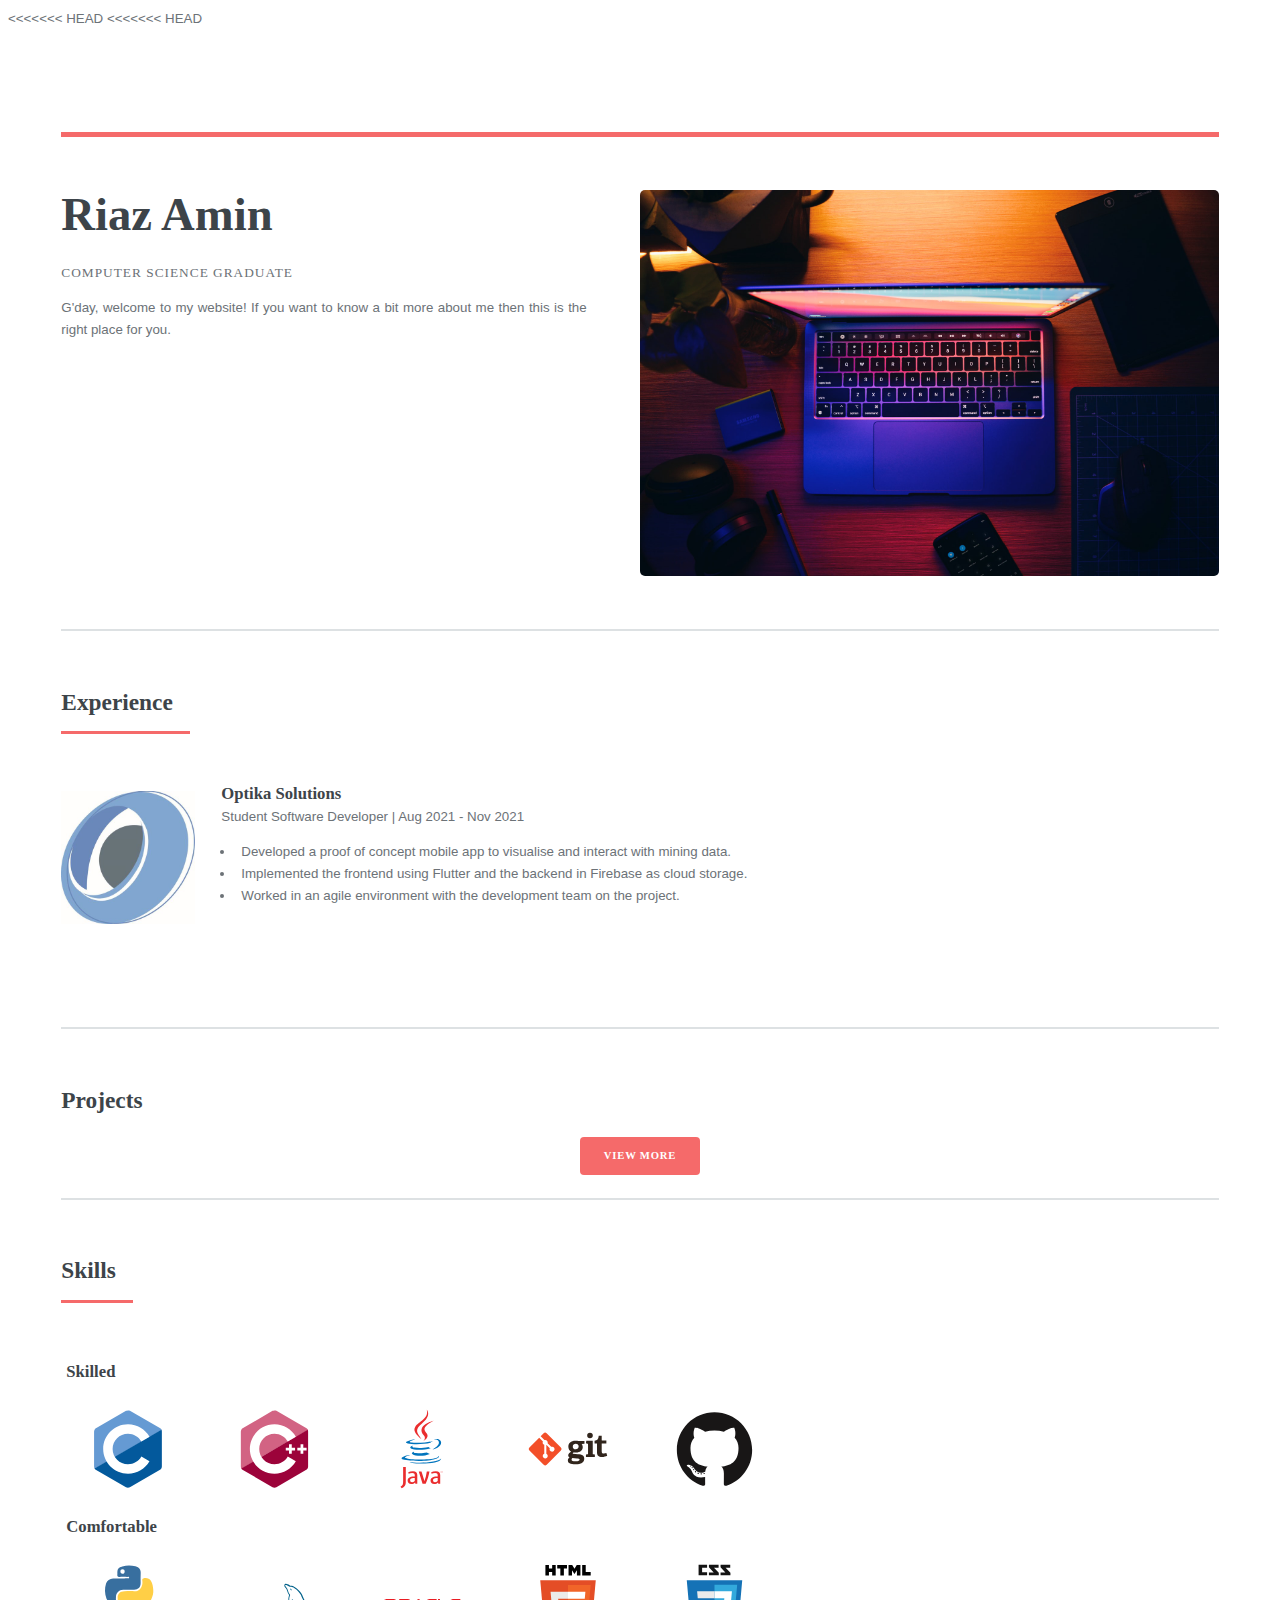
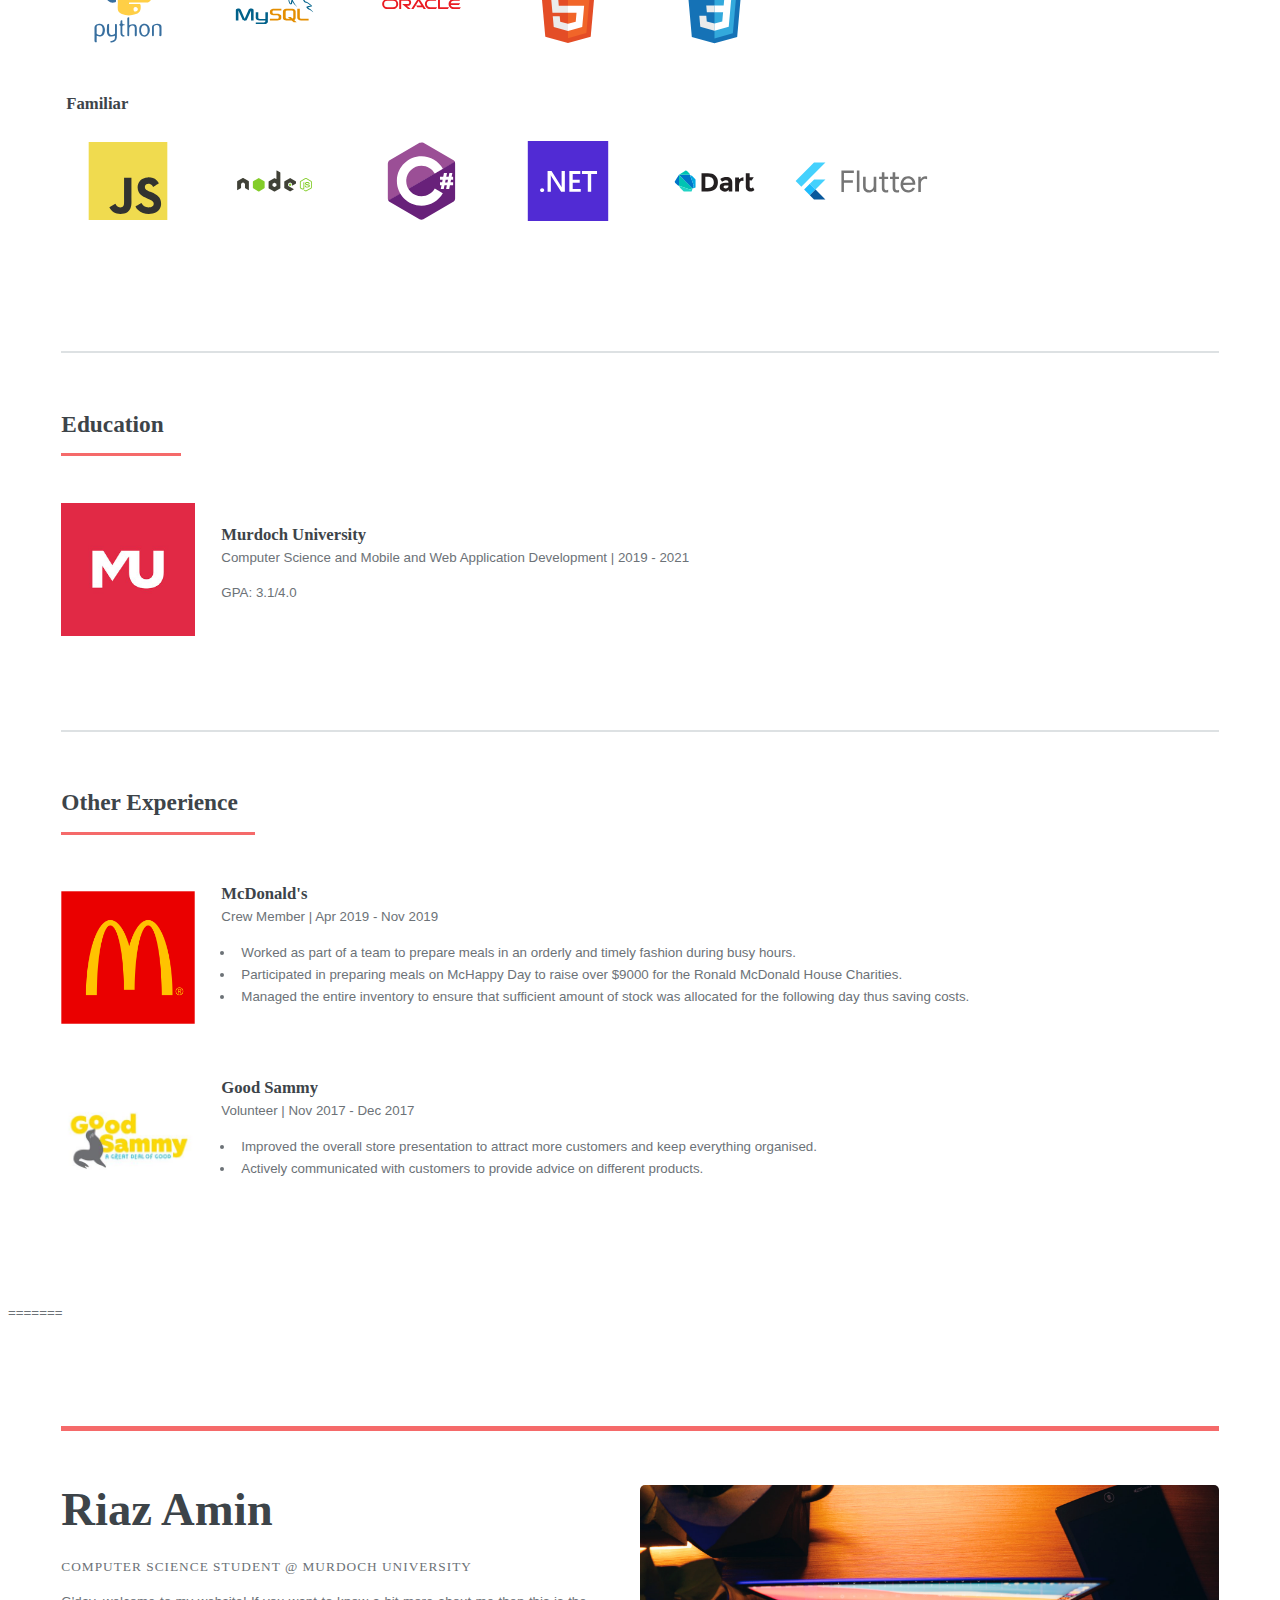
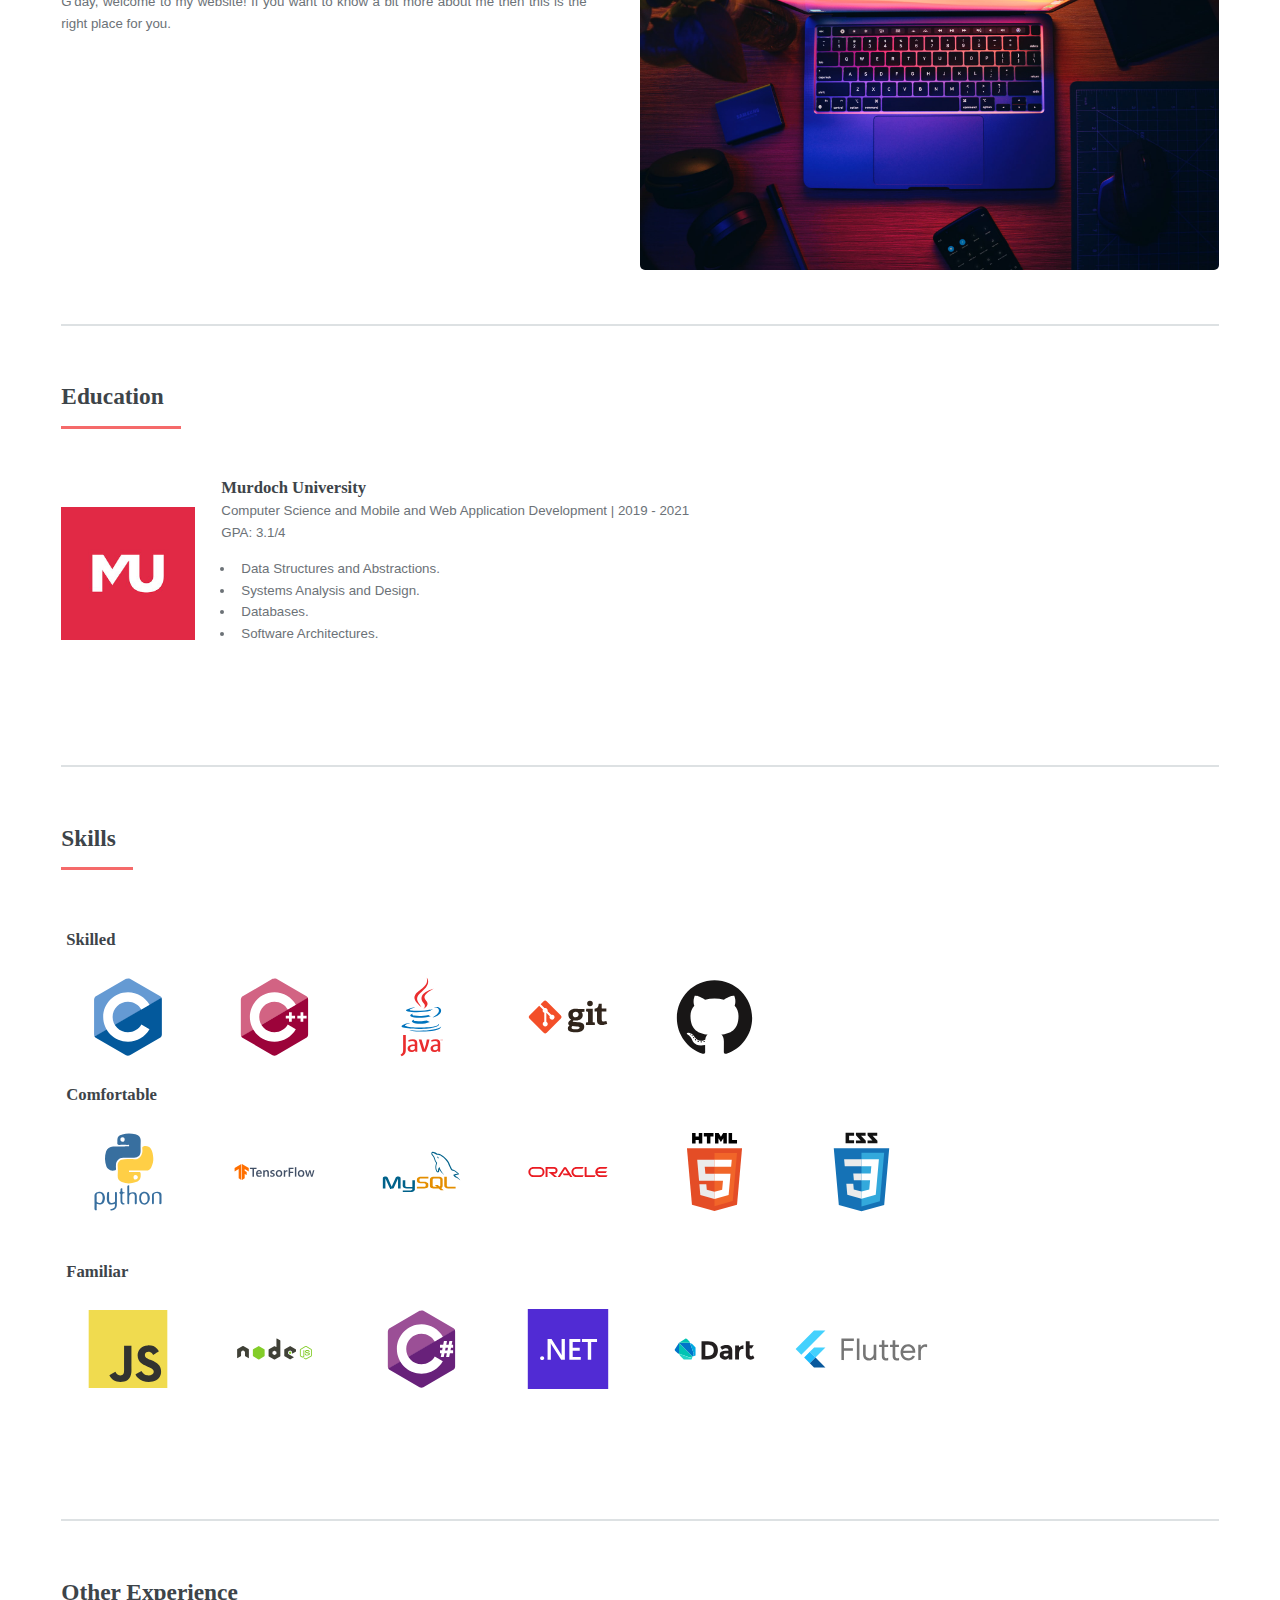
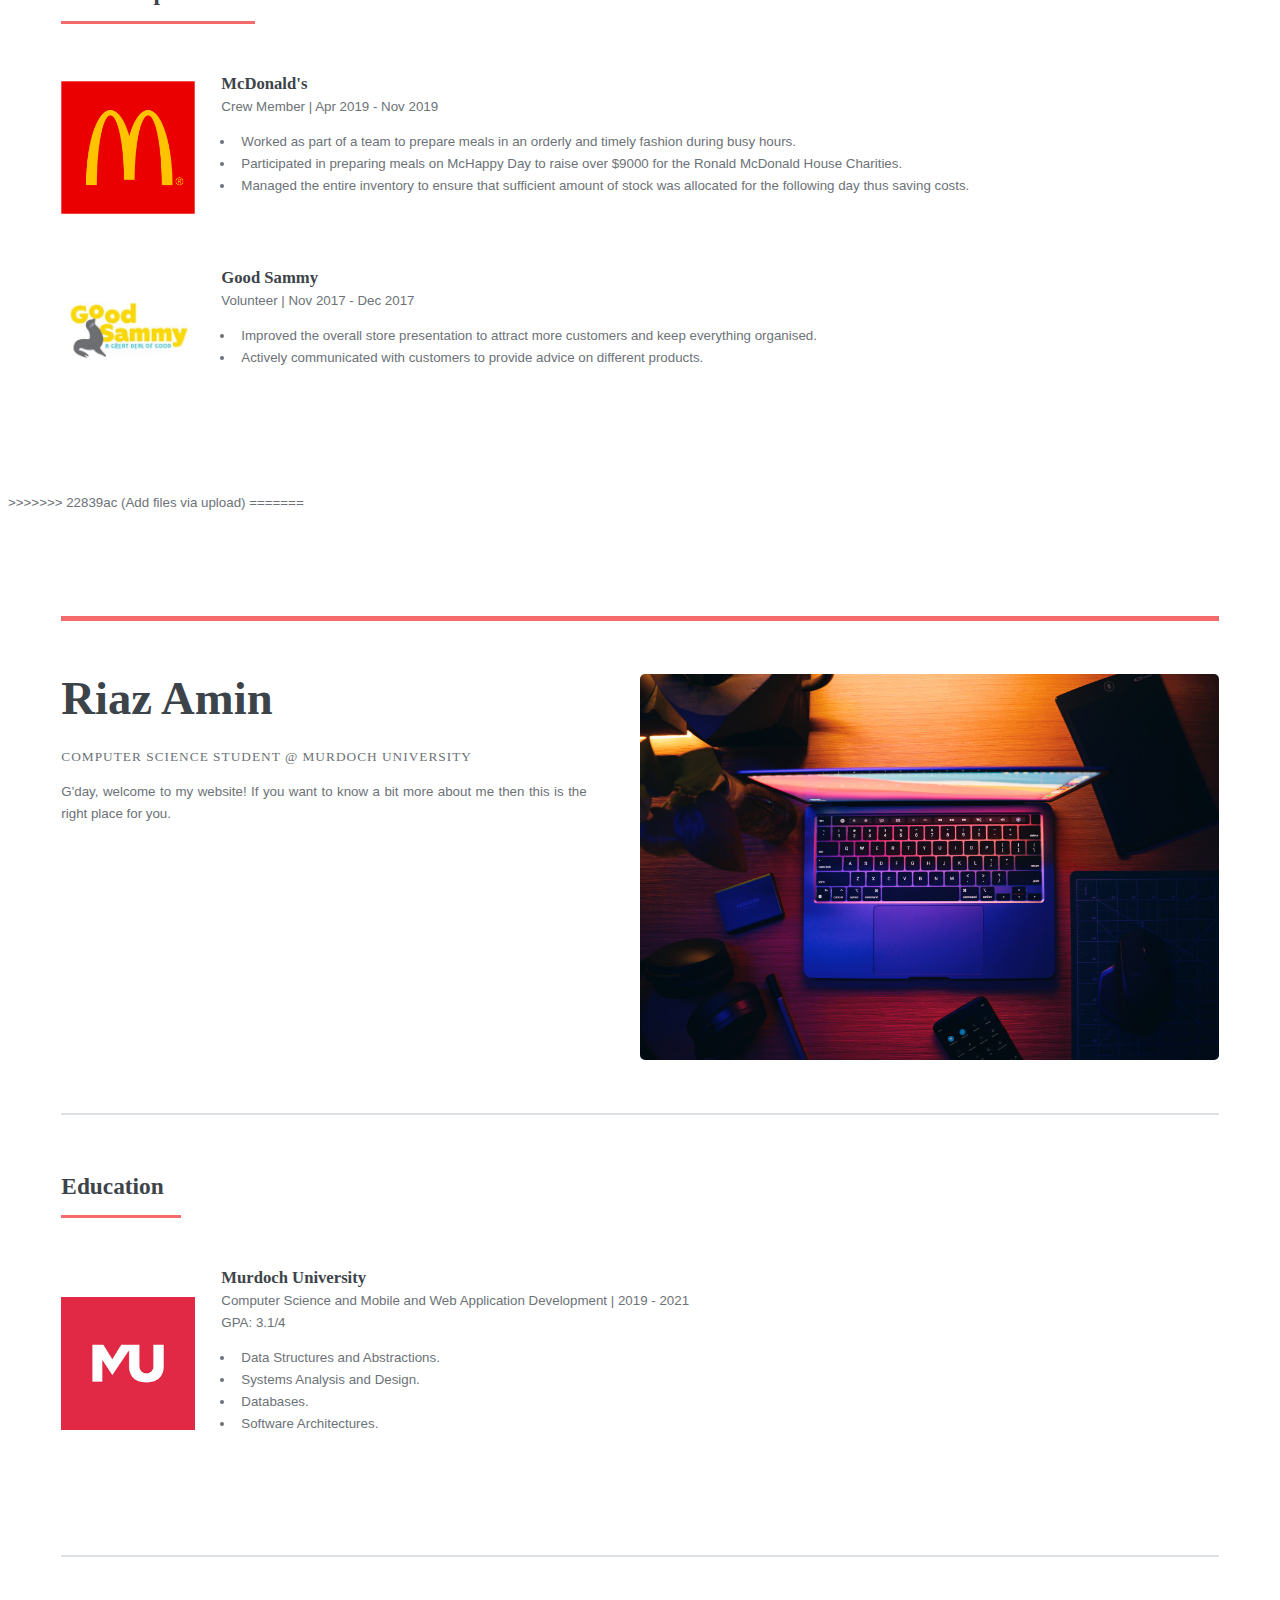
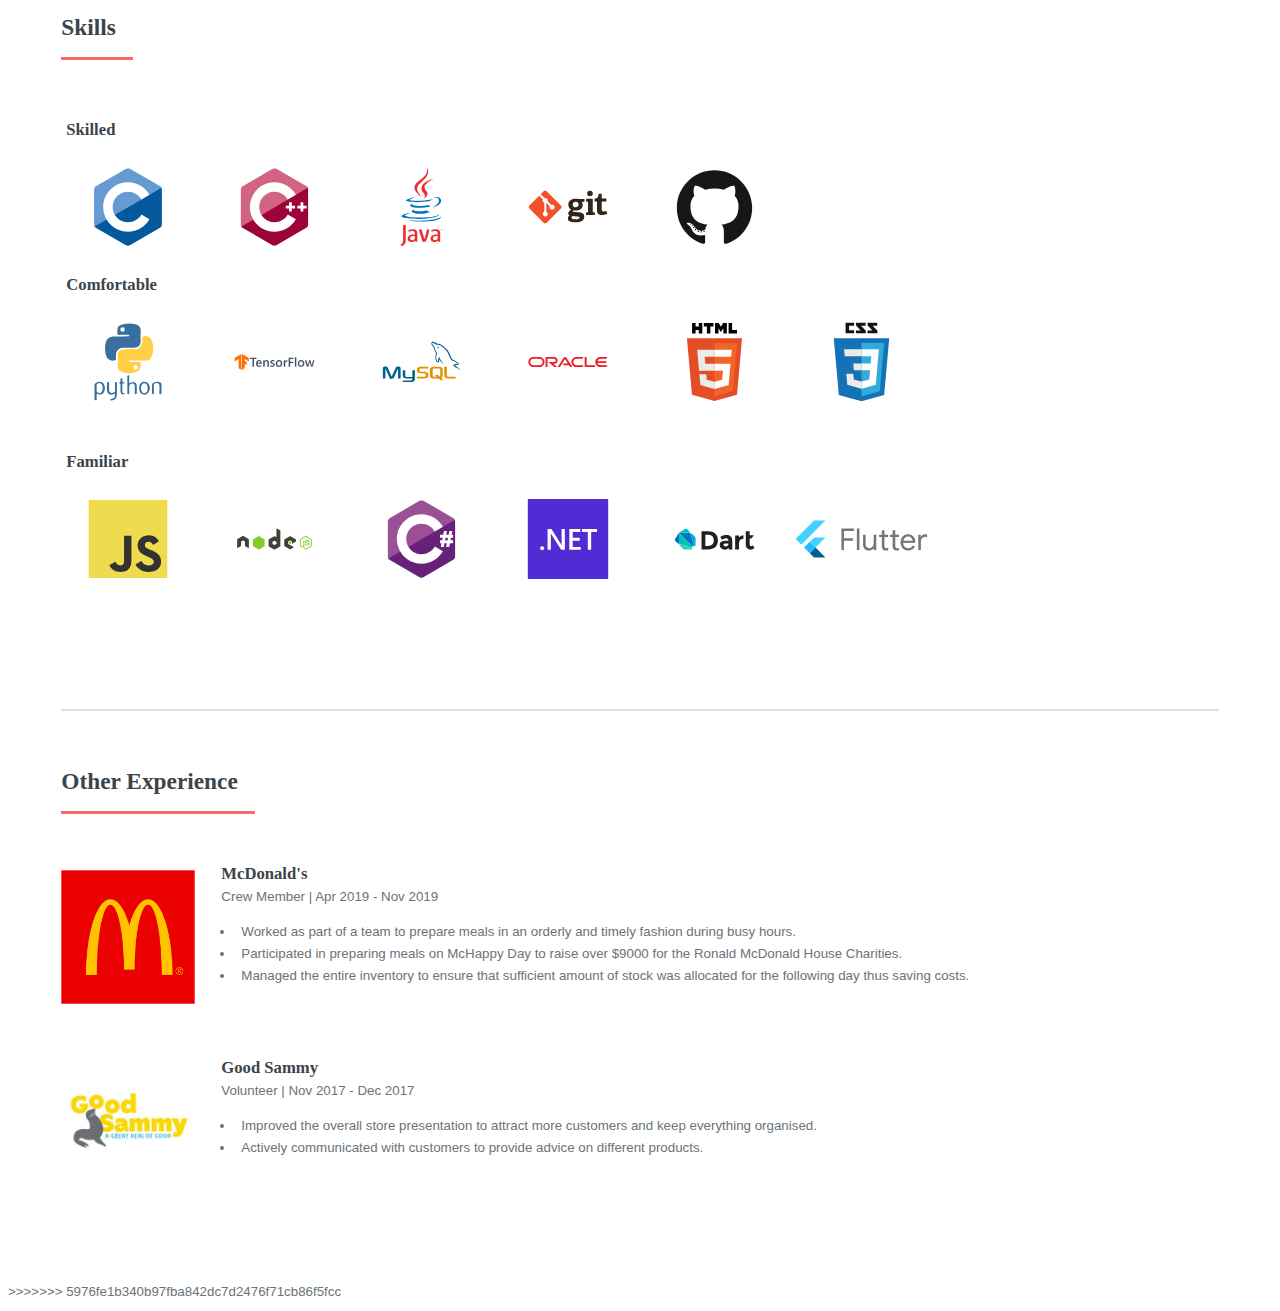
==== commit 5ef38d9d: "Merge branch 'main' of https://github.com/undisputedcoder/riazamin" ====
--- a/index.html
+++ b/index.html
@@ -1,3 +1,5 @@
+<<<<<<< HEAD
+<<<<<<< HEAD
 <!DOCTYPE HTML>
 
 <html>
@@ -279,4 +281,576 @@
 			<script src="assets/js/main.js"></script>
 
 	</body>
+=======
+<!DOCTYPE HTML>
+
+<html>
+	<head>
+		<title>Riaz Amin</title>
+		<meta charset="utf-8" />
+		<meta name="viewport" content="width=device-width, initial-scale=1, user-scalable=no" />
+		<link rel="stylesheet" href="assets/css/main.css" />
+	</head>
+	<body class="is-preload">
+
+		<!-- Wrapper -->
+			<div id="wrapper">
+
+				<!-- Main -->
+					<div id="main">
+						<div class="inner">
+
+							<!-- Header -->
+							<header id="header">
+								<ul class="icons">
+									<li><a href="https://github.com/undisputedcoder" class="icon brands fa-github fa-2x" style="color: #181717;"><span class="label">Github</span></a></li>
+									<li><a href="https://www.linkedin.com/in/riazamin/" class="icon brands fa-linkedin fa-2x" style="color: #0A66C2;"><span class="label">LinkedIn</span></a></li>
+									<li><a href="#" class="icon brands fa-instagram fa-2x" style="color: #E4405F;"><span class="label">Instagram</span></a></li>
+									<li><a href="#" class="icon brands fa-facebook fa-2x" style="color: #1877F2;"><span class="label">Facebook</span></a></li>									
+								</ul>
+							</header>
+
+							<!-- Banner -->
+							<section id="banner">
+								<div class="content">
+									<header>
+										<h1>Riaz Amin</h1>
+										<p>Computer science student @ Murdoch University</p>
+									</header>
+									<p style="text-align: justify;">G'day, welcome to my website! If you want to know a bit more about me then this is the right place for you.</p>
+									<!--<ul class="actions">
+										<li><a href="#" class="button primary">Resume</a></li>
+										<li><a href="#" class="button primary">Academic Transcript</a></li>
+									</ul>-->
+								</div>
+								<span class="image object">
+									<img src="images/laptop.jpg" alt="" />
+								</span>
+							</section>
+
+							<!-- Section 
+							<section>
+								<header class="major">
+									<h2>Experience</h2>
+								</header>
+								<div class="features">
+									<article>
+										<img class="icon" src="images/pic01.jpg" alt="" /></a>
+										<div class="content">
+											<h3 margin-b>Company</h3>
+											<p>
+												Position | Tenure<br />
+											</p>
+											<ul>
+												<li>Job description.</li>
+												<li>Job description.</li>
+												<li>Job description.</li>
+												<li>Job description.</li>													
+											</ul>
+										</div>
+									</article>
+									<br>
+								</div>
+							</section>-->
+
+							<!-- Section -->
+							<section>
+								<header class="major">
+									<h2>Education</h2>
+								</header>
+								<div class="features">
+									<article>
+										<img class="icon" src="images/murdoch.jpg" alt="" /></a>
+										<div class="content">
+											<h3 margin-b>Murdoch University</h3>
+											<p>
+												Computer Science and Mobile and Web Application Development | 2019 - 2021<br />
+												GPA: 3.1/4
+											</p>
+											<ul>
+												<li>Data Structures and Abstractions.</li>
+												<li>Systems Analysis and Design.</li>
+												<li>Databases.</li>
+												<li>Software Architectures.</li>													
+											</ul>
+										</div>
+									</article>
+									<br>
+								</div>
+							</section>
+
+							<!-- Section -->
+							<section>
+								<header class="major">
+									<h2>Skills</h2>
+								</header>
+								<div class="features">
+									<article>										
+										<div class="content">											
+											<div class="flexy">
+												<main><h3 margin-b>Skilled</h3></main>
+												<section>
+													<img class="icons" src="images/icons/c-original.svg" alt="" />											
+												</section>
+												<section>
+													<img class="icons" src="images/icons/cplusplus-original.svg" alt="" />													
+												</section>
+												<section>
+													<img class="icons" src="images/icons/java-original-wordmark.svg" alt="" />
+												</section>													
+												<section>
+													<img class="icons" src="images/icons/git-original-wordmark.svg" alt="" />
+												</section>
+												<section>
+													<img class="icons" src="images/icons/github-original.svg" alt="" />
+												</section>
+											</div>
+											<div class="flexy">
+												<main><h3 margin-b>Comfortable</h3></main>
+												<section>
+													<img class="icons" src="images/icons/python-original-wordmark.svg" alt="" />	
+												</section>
+												<section>
+													<img class="icons" src="images/icons/tensorflow-original-wordmark.svg" title="Tensorflow" alt="" /><br>
+												</section>
+												<section>
+													<img class="icons" src="images/icons/mysql-original-wordmark.svg" alt="" />
+												</section>
+												<section>
+													<img class="icons" src="images/icons/oracle-original.svg" alt="" /><br>
+												</section>
+												<section>
+													<img class="icons" src="images/icons/html5-original-wordmark.svg" alt="" /><br>
+												</section>
+												<section>
+													<img class="icons" src="images/icons/css3-original-wordmark.svg" alt="" /><br>
+												</section>
+											</div>
+											<div class="flexy">
+												<main><h3 margin-b>Familiar</h3></main>
+												<section>
+													<img class="icons" src="images/icons/javascript-original.svg" alt="" /><br>
+												</section>
+												<section>
+													<img class="icons" src="images/icons/nodejs-original-wordmark.svg" alt="" /><br>
+												</section>
+												<section>
+													<img class="icons" src="images/icons/csharp-original.svg" title="Firebase" alt="" /><br>
+												</section>
+												<section>
+													<img class="icons" src="images/icons/dotnet-logo.svg" alt="" /><br>
+												</section>		
+												<section>
+													<img class="icons" src="images/icons/dart-original-wordmark.svg" title="Dart" alt="" /><br>
+												</section>
+												<section>
+													<img class="icons" src="images/icons/flutter-logo.svg" title="Flutter" alt="" /><br>
+												</section>																					
+											</div>									 		
+										</div>
+									</article>
+									<br>
+								</div>
+							</section>
+
+							<!-- Section 
+							<section>
+								<header class="major">
+									<h2>Certifications</h2>
+								</header>
+								<div class="features">
+									<article>
+										<img class="icon" src="images/acs.jpg" alt="" />
+										<div class="content">
+											<h3 margin-b>ACS</h3>
+											<p>
+												Associate <br />
+											</p>
+										</div>
+									</article>
+								</div>
+							</section>-->
+
+							<!-- Section -->
+							<section>
+								<header class="major">
+									<h2>Other Experience</h2>
+								</header>
+								<div class="features">
+									<article>
+										<img class="icon" src="images/mcdonalds.png" alt="" />
+										<div class="content">
+											<h3 margin-b>McDonald's</h3>
+											<p>
+												Crew Member | Apr 2019 - Nov 2019<br />
+											</p>
+											<ul>
+												<li>Worked as part of a team to prepare meals in an orderly and timely fashion during busy hours.</li>
+												<li>Participated in preparing meals on McHappy Day to raise over $9000 for the Ronald McDonald House Charities.</li>
+												<li>Managed the entire inventory to ensure that sufficient amount of stock was allocated for the following day thus saving costs.</li>
+											</ul>
+										</div>
+									</article>
+									<article>
+										<img class="icon" src="images/good-sammy.jpg" alt="" />
+										<div class="content">
+											<h3 margin-b>Good Sammy</h3>
+											<p>
+												Volunteer | Nov 2017 - Dec 2017<br />
+											</p>
+											<ul>
+												<li>Improved the overall store presentation to attract more customers and keep everything organised.</li>
+												<li>Actively communicated with customers to provide advice on different products.</li>
+											</ul>
+										</div>
+									</article>
+								</div>
+							</section>
+
+						</div>
+					</div>
+
+				<!-- Sidebar -->
+					<div id="sidebar">
+						<div class="inner">
+
+							<!-- Search -->
+								<section id="search" class="alt">
+									<form method="post" action="#">
+										<input type="text" name="query" id="query" placeholder="Search" />
+									</form>
+								</section>
+
+							<!-- Menu -->
+								<nav id="menu">
+									<header class="major">
+										<h2>Menu</h2>
+									</header>
+									<ul>
+										<li><a href="index.html">Homepage</a></li>
+										<li><a href="generic.html">About Me</a></li>
+										<li><a href="projects.html">Projects</a></li>
+										<!--<li>
+											<span class="opener">Submenu</span>
+											<ul>
+												<li><a href="#">Lorem Dolor</a></li>
+												<li><a href="#">Ipsum Adipiscing</a></li>
+												<li><a href="#">Tempus Magna</a></li>
+												<li><a href="#">Feugiat Veroeros</a></li>
+											</ul>
+										</li>-->
+									</ul>
+								</nav>
+
+							<!-- Section -->
+								<section>
+									<header class="major">
+										<h2>Get in touch</h2>
+									</header>
+									<p style="text-align: justify;">If you would like to get in touch with me, feel free to send me an email. </p>
+									<ul class="contact">
+										<li class="icon solid fa-envelope"><a href="mailto:riaz_amin@iinet.net.au">riaz_amin@iinet.net.au</a></li>
+									</ul>
+								</section>
+
+						</div>
+					</div>
+
+			</div>
+
+		<!-- Scripts -->
+			<script src="assets/js/jquery.min.js"></script>
+			<script src="assets/js/browser.min.js"></script>
+			<script src="assets/js/breakpoints.min.js"></script>
+			<script src="assets/js/util.js"></script>
+			<script src="assets/js/main.js"></script>
+
+	</body>
+>>>>>>> 22839ac (Add files via upload)
+=======
+<!DOCTYPE HTML>
+
+<html>
+	<head>
+		<title>Riaz Amin</title>
+		<meta charset="utf-8" />
+		<meta name="viewport" content="width=device-width, initial-scale=1, user-scalable=no" />
+		<link rel="stylesheet" href="assets/css/main.css" />
+	</head>
+	<body class="is-preload">
+
+		<!-- Wrapper -->
+			<div id="wrapper">
+
+				<!-- Main -->
+					<div id="main">
+						<div class="inner">
+
+							<!-- Header -->
+							<header id="header">
+								<ul class="icons">
+									<li><a href="https://github.com/undisputedcoder" class="icon brands fa-github fa-2x" style="color: #181717;"><span class="label">Github</span></a></li>
+									<li><a href="https://www.linkedin.com/in/riazamin/" class="icon brands fa-linkedin fa-2x" style="color: #0A66C2;"><span class="label">LinkedIn</span></a></li>
+									<li><a href="#" class="icon brands fa-instagram fa-2x" style="color: #E4405F;"><span class="label">Instagram</span></a></li>
+									<li><a href="#" class="icon brands fa-facebook fa-2x" style="color: #1877F2;"><span class="label">Facebook</span></a></li>									
+								</ul>
+							</header>
+
+							<!-- Banner -->
+							<section id="banner">
+								<div class="content">
+									<header>
+										<h1>Riaz Amin</h1>
+										<p>Computer science student @ Murdoch University</p>
+									</header>
+									<p style="text-align: justify;">G'day, welcome to my website! If you want to know a bit more about me then this is the right place for you.</p>
+									<!--<ul class="actions">
+										<li><a href="#" class="button primary">Resume</a></li>
+										<li><a href="#" class="button primary">Academic Transcript</a></li>
+									</ul>-->
+								</div>
+								<span class="image object">
+									<img src="images/laptop.jpg" alt="" />
+								</span>
+							</section>
+
+							<!-- Section 
+							<section>
+								<header class="major">
+									<h2>Experience</h2>
+								</header>
+								<div class="features">
+									<article>
+										<img class="icon" src="images/pic01.jpg" alt="" /></a>
+										<div class="content">
+											<h3 margin-b>Company</h3>
+											<p>
+												Position | Tenure<br />
+											</p>
+											<ul>
+												<li>Job description.</li>
+												<li>Job description.</li>
+												<li>Job description.</li>
+												<li>Job description.</li>													
+											</ul>
+										</div>
+									</article>
+									<br>
+								</div>
+							</section>-->
+
+							<!-- Section -->
+							<section>
+								<header class="major">
+									<h2>Education</h2>
+								</header>
+								<div class="features">
+									<article>
+										<img class="icon" src="images/murdoch.jpg" alt="" /></a>
+										<div class="content">
+											<h3 margin-b>Murdoch University</h3>
+											<p>
+												Computer Science and Mobile and Web Application Development | 2019 - 2021<br />
+												GPA: 3.1/4
+											</p>
+											<ul>
+												<li>Data Structures and Abstractions.</li>
+												<li>Systems Analysis and Design.</li>
+												<li>Databases.</li>
+												<li>Software Architectures.</li>													
+											</ul>
+										</div>
+									</article>
+									<br>
+								</div>
+							</section>
+
+							<!-- Section -->
+							<section>
+								<header class="major">
+									<h2>Skills</h2>
+								</header>
+								<div class="features">
+									<article>										
+										<div class="content">											
+											<div class="flexy">
+												<main><h3 margin-b>Skilled</h3></main>
+												<section>
+													<img class="icons" src="images/icons/c-original.svg" alt="" />											
+												</section>
+												<section>
+													<img class="icons" src="images/icons/cplusplus-original.svg" alt="" />													
+												</section>
+												<section>
+													<img class="icons" src="images/icons/java-original-wordmark.svg" alt="" />
+												</section>													
+												<section>
+													<img class="icons" src="images/icons/git-original-wordmark.svg" alt="" />
+												</section>
+												<section>
+													<img class="icons" src="images/icons/github-original.svg" alt="" />
+												</section>
+											</div>
+											<div class="flexy">
+												<main><h3 margin-b>Comfortable</h3></main>
+												<section>
+													<img class="icons" src="images/icons/python-original-wordmark.svg" alt="" />	
+												</section>
+												<section>
+													<img class="icons" src="images/icons/tensorflow-original-wordmark.svg" title="Tensorflow" alt="" /><br>
+												</section>
+												<section>
+													<img class="icons" src="images/icons/mysql-original-wordmark.svg" alt="" />
+												</section>
+												<section>
+													<img class="icons" src="images/icons/oracle-original.svg" alt="" /><br>
+												</section>
+												<section>
+													<img class="icons" src="images/icons/html5-original-wordmark.svg" alt="" /><br>
+												</section>
+												<section>
+													<img class="icons" src="images/icons/css3-original-wordmark.svg" alt="" /><br>
+												</section>
+											</div>
+											<div class="flexy">
+												<main><h3 margin-b>Familiar</h3></main>
+												<section>
+													<img class="icons" src="images/icons/javascript-original.svg" alt="" /><br>
+												</section>
+												<section>
+													<img class="icons" src="images/icons/nodejs-original-wordmark.svg" alt="" /><br>
+												</section>
+												<section>
+													<img class="icons" src="images/icons/csharp-original.svg" title="Firebase" alt="" /><br>
+												</section>
+												<section>
+													<img class="icons" src="images/icons/dotnet-logo.svg" alt="" /><br>
+												</section>		
+												<section>
+													<img class="icons" src="images/icons/dart-original-wordmark.svg" title="Dart" alt="" /><br>
+												</section>
+												<section>
+													<img class="icons" src="images/icons/flutter-logo.svg" title="Flutter" alt="" /><br>
+												</section>																					
+											</div>									 		
+										</div>
+									</article>
+									<br>
+								</div>
+							</section>
+
+							<!-- Section 
+							<section>
+								<header class="major">
+									<h2>Certifications</h2>
+								</header>
+								<div class="features">
+									<article>
+										<img class="icon" src="images/acs.jpg" alt="" />
+										<div class="content">
+											<h3 margin-b>ACS</h3>
+											<p>
+												Associate <br />
+											</p>
+										</div>
+									</article>
+								</div>
+							</section>-->
+
+							<!-- Section -->
+							<section>
+								<header class="major">
+									<h2>Other Experience</h2>
+								</header>
+								<div class="features">
+									<article>
+										<img class="icon" src="images/mcdonalds.png" alt="" />
+										<div class="content">
+											<h3 margin-b>McDonald's</h3>
+											<p>
+												Crew Member | Apr 2019 - Nov 2019<br />
+											</p>
+											<ul>
+												<li>Worked as part of a team to prepare meals in an orderly and timely fashion during busy hours.</li>
+												<li>Participated in preparing meals on McHappy Day to raise over $9000 for the Ronald McDonald House Charities.</li>
+												<li>Managed the entire inventory to ensure that sufficient amount of stock was allocated for the following day thus saving costs.</li>
+											</ul>
+										</div>
+									</article>
+									<article>
+										<img class="icon" src="images/good-sammy.jpg" alt="" />
+										<div class="content">
+											<h3 margin-b>Good Sammy</h3>
+											<p>
+												Volunteer | Nov 2017 - Dec 2017<br />
+											</p>
+											<ul>
+												<li>Improved the overall store presentation to attract more customers and keep everything organised.</li>
+												<li>Actively communicated with customers to provide advice on different products.</li>
+											</ul>
+										</div>
+									</article>
+								</div>
+							</section>
+
+						</div>
+					</div>
+
+				<!-- Sidebar -->
+					<div id="sidebar">
+						<div class="inner">
+
+							<!-- Search -->
+								<section id="search" class="alt">
+									<form method="post" action="#">
+										<input type="text" name="query" id="query" placeholder="Search" />
+									</form>
+								</section>
+
+							<!-- Menu -->
+								<nav id="menu">
+									<header class="major">
+										<h2>Menu</h2>
+									</header>
+									<ul>
+										<li><a href="index.html">Homepage</a></li>
+										<li><a href="generic.html">About Me</a></li>
+										<li><a href="projects.html">Projects</a></li>
+										<!--<li>
+											<span class="opener">Submenu</span>
+											<ul>
+												<li><a href="#">Lorem Dolor</a></li>
+												<li><a href="#">Ipsum Adipiscing</a></li>
+												<li><a href="#">Tempus Magna</a></li>
+												<li><a href="#">Feugiat Veroeros</a></li>
+											</ul>
+										</li>-->
+									</ul>
+								</nav>
+
+							<!-- Section -->
+								<section>
+									<header class="major">
+										<h2>Get in touch</h2>
+									</header>
+									<p style="text-align: justify;">If you would like to get in touch with me, feel free to send me an email. </p>
+									<ul class="contact">
+										<li class="icon solid fa-envelope"><a href="mailto:riaz_amin@iinet.net.au">riaz_amin@iinet.net.au</a></li>
+									</ul>
+								</section>
+
+						</div>
+					</div>
+
+			</div>
+
+		<!-- Scripts -->
+			<script src="assets/js/jquery.min.js"></script>
+			<script src="assets/js/browser.min.js"></script>
+			<script src="assets/js/breakpoints.min.js"></script>
+			<script src="assets/js/util.js"></script>
+			<script src="assets/js/main.js"></script>
+
+	</body>
+>>>>>>> 5976fe1b340b97fba842dc7d2476f71cb86f5fcc
 </html>--- a/assets/css/main.css
+++ b/assets/css/main.css
@@ -1,3 +1,5 @@
+<<<<<<< HEAD
+<<<<<<< HEAD
 @import url(fontawesome-all.min.css);
 @import url("https://fonts.googleapis.com/css?family=Open+Sans:400,600,400italic,600italic|Roboto+Slab:400,700");
 /*
@@ -2271,4 +2273,4542 @@
 
 .checked {
   color: orange;
+=======
+@import url(fontawesome-all.min.css);
+@import url("https://fonts.googleapis.com/css?family=Open+Sans:400,600,400italic,600italic|Roboto+Slab:400,700");
+/*
+	Editorial by HTML5 UP
+	html5up.net | @ajlkn
+	Free for personal and commercial use under the CCA 3.0 license (html5up.net/license)
+*/
+html, body, div, span, applet, object,
+iframe, h1, h2, h3, h4, h5, h6, p, blockquote,
+pre, a, abbr, acronym, address, big, cite,
+code, del, dfn, em, img, ins, kbd, q, s, samp,
+small, strike, strong, sub, sup, tt, var, b,
+u, i, center, dl, dt, dd, ol, ul, li, fieldset,
+form, label, legend, table, caption, tbody,
+tfoot, thead, tr, th, td, article, aside,
+canvas, details, embed, figure, figcaption,
+footer, header, hgroup, menu, nav, output, ruby,
+section, summary, time, mark, audio, video {
+  margin: 0;
+  padding: 0;
+  border: 0;
+  font-size: 100%;
+  font: inherit;
+  vertical-align: baseline; }
+
+article, aside, details, figcaption, figure,
+footer, header, hgroup, menu, nav, section {
+  display: block; }
+
+body {
+  line-height: 1; }
+
+ol, ul {
+  list-style: none; }
+
+blockquote, q {
+  quotes: none; }
+  blockquote:before, blockquote:after, q:before, q:after {
+    content: '';
+    content: none; }
+
+table {
+  border-collapse: collapse;
+  border-spacing: 0; }
+
+body {
+  -webkit-text-size-adjust: none; }
+
+mark {
+  background-color: transparent;
+  color: inherit; }
+
+input::-moz-focus-inner {
+  border: 0;
+  padding: 0; }
+
+input, select, textarea {
+  -moz-appearance: none;
+  -webkit-appearance: none;
+  -ms-appearance: none;
+  appearance: none; }
+
+/* Basic */
+@-ms-viewport {
+  width: device-width; }
+
+body {
+  -ms-overflow-style: scrollbar; }
+
+@media screen and (max-width: 480px) {
+  html, body {
+    min-width: 320px; } }
+
+html {
+  box-sizing: border-box; }
+
+*, *:before, *:after {
+  box-sizing: inherit; }
+
+body {
+  background: #ffffff; }
+  body.is-preload *, body.is-preload *:before, body.is-preload *:after, body.is-resizing *, body.is-resizing *:before, body.is-resizing *:after {
+    -moz-animation: none !important;
+    -webkit-animation: none !important;
+    -ms-animation: none !important;
+    animation: none !important;
+    -moz-transition: none !important;
+    -webkit-transition: none !important;
+    -ms-transition: none !important;
+    transition: none !important; }
+
+/* Type */
+body, input, select, textarea {
+  color: #6c7277;
+  font-family: "Open Sans", sans-serif;
+  font-size: 13pt;
+  font-weight: 400;
+  line-height: 1.65; }
+  @media screen and (max-width: 1680px) {
+    body, input, select, textarea {
+      font-size: 11pt; } }
+  @media screen and (max-width: 1280px) {
+    body, input, select, textarea {
+      font-size: 10pt; } }
+  @media screen and (max-width: 360px) {
+    body, input, select, textarea {
+      font-size: 9pt; } }
+
+a {
+  -moz-transition: color 0.2s ease-in-out, border-bottom-color 0.2s ease-in-out;
+  -webkit-transition: color 0.2s ease-in-out, border-bottom-color 0.2s ease-in-out;
+  -ms-transition: color 0.2s ease-in-out, border-bottom-color 0.2s ease-in-out;
+  transition: color 0.2s ease-in-out, border-bottom-color 0.2s ease-in-out;
+  border-bottom: dotted 1px;
+  color: #f56a6a;
+  text-decoration: none; }
+  a:hover {
+    border-bottom-color: #f56a6a;
+    color: #f56a6a !important; }
+    a:hover strong {
+      color: inherit; }
+
+strong, b {
+  color: #3d4449;
+  font-weight: 600; }
+
+em, i {
+  font-style: italic; }
+
+p {
+  margin: 0 0 1em 0; }
+
+h1, h2, h3, h4, h5, h6 {
+  color: #3d4449;
+  font-family: "Roboto Slab", serif;
+  font-weight: 700;
+  line-height: 1.5;
+  margin: 0 0 1em 0; }
+  h1 a, h2 a, h3 a, h4 a, h5 a, h6 a {
+    color: inherit;
+    text-decoration: none;
+    border-bottom: 0; }
+
+h1 {
+  font-size: 4em;
+  margin: 0 0 0.5em 0;
+  line-height: 1.3; }
+
+h2 {
+  font-size: 1.75em; }
+
+h3 {
+  font-size: 1.25em; }
+
+h4 {
+  font-size: 1.1em;
+  text-align: center; }
+
+h5 {
+  font-size: 0.9em; }
+
+h6 {
+  font-size: 0.7em; }
+
+@media screen and (max-width: 1680px) {
+  h1 {
+    font-size: 3.5em; } }
+
+@media screen and (max-width: 980px) {
+  h1 {
+    font-size: 3.25em; } }
+
+@media screen and (max-width: 736px) {
+  h1 {
+    font-size: 2em;
+    line-height: 1.4; }
+  h2 {
+    font-size: 1.5em; } }
+
+sub {
+  font-size: 0.8em;
+  position: relative;
+  top: 0.5em; }
+
+sup {
+  font-size: 0.8em;
+  position: relative;
+  top: -0.5em; }
+
+blockquote {
+  border-left: solid 3px rgba(210, 215, 217, 0.75);
+  font-style: italic;
+  margin: 0 0 2em 0;
+  padding: 0.5em 0 0.5em 2em; }
+
+code {
+  background: rgba(230, 235, 237, 0.25);
+  border-radius: 0.375em;
+  border: solid 1px rgba(210, 215, 217, 0.75);
+  font-family: "Courier New", monospace;
+  font-size: 0.9em;
+  margin: 0 0.25em;
+  padding: 0.25em 0.65em; }
+
+pre {
+  -webkit-overflow-scrolling: touch;
+  font-family: "Courier New", monospace;
+  font-size: 0.9em;
+  margin: 0 0 2em 0; }
+  pre code {
+    display: block;
+    line-height: 1.75;
+    padding: 1em 1.5em;
+    overflow-x: auto; }
+
+hr {
+  border: 0;
+  border-bottom: solid 1px rgba(210, 215, 217, 0.75);
+  margin: 2em 0; }
+  hr.major {
+    margin: 3em 0; }
+
+.align-left {
+  text-align: left; }
+
+.align-center {
+  text-align: center; }
+
+.align-right {
+  text-align: right; }
+
+/* Row */
+.row {
+  display: flex;
+  flex-wrap: wrap;
+  box-sizing: border-box;
+  align-items: stretch; }
+  .row > * {
+    box-sizing: border-box; }
+  .row.gtr-uniform > * > :last-child {
+    margin-bottom: 0; }
+  .row.aln-left {
+    justify-content: flex-start; }
+  .row.aln-center {
+    justify-content: center; }
+  .row.aln-right {
+    justify-content: flex-end; }
+  .row.aln-top {
+    align-items: flex-start; }
+  .row.aln-middle {
+    align-items: center; }
+  .row.aln-bottom {
+    align-items: flex-end; }
+  .row > .imp {
+    order: -1; }
+  .row > .col-1 {
+    width: 8.33333%; }
+  .row > .off-1 {
+    margin-left: 8.33333%; }
+  .row > .col-2 {
+    width: 16.66667%; }
+  .row > .off-2 {
+    margin-left: 16.66667%; }
+  .row > .col-3 {
+    width: 25%; }
+  .row > .off-3 {
+    margin-left: 25%; }
+  .row > .col-4 {
+    width: 33.33333%; }
+  .row > .off-4 {
+    margin-left: 33.33333%; }
+  .row > .col-5 {
+    width: 41.66667%; }
+  .row > .off-5 {
+    margin-left: 41.66667%; }
+  .row > .col-6 {
+    width: 50%; }
+  .row > .off-6 {
+    margin-left: 50%; }
+  .row > .col-7 {
+    width: 58.33333%; }
+  .row > .off-7 {
+    margin-left: 58.33333%; }
+  .row > .col-8 {
+    width: 66.66667%; }
+  .row > .off-8 {
+    margin-left: 66.66667%; }
+  .row > .col-9 {
+    width: 75%; }
+  .row > .off-9 {
+    margin-left: 75%; }
+  .row > .col-10 {
+    width: 83.33333%; }
+  .row > .off-10 {
+    margin-left: 83.33333%; }
+  .row > .col-11 {
+    width: 91.66667%; }
+  .row > .off-11 {
+    margin-left: 91.66667%; }
+  .row > .col-12 {
+    width: 100%; }
+  .row > .off-12 {
+    margin-left: 100%; }
+  .row.gtr-0 {
+    margin-top: 0;
+    margin-left: 0em; }
+    .row.gtr-0 > * {
+      padding: 0 0 0 0em; }
+    .row.gtr-0.gtr-uniform {
+      margin-top: 0em; }
+      .row.gtr-0.gtr-uniform > * {
+        padding-top: 0em; }
+  .row.gtr-25 {
+    margin-top: 0;
+    margin-left: -0.375em; }
+    .row.gtr-25 > * {
+      padding: 0 0 0 0.375em; }
+    .row.gtr-25.gtr-uniform {
+      margin-top: -0.375em; }
+      .row.gtr-25.gtr-uniform > * {
+        padding-top: 0.375em; }
+  .row.gtr-50 {
+    margin-top: 0;
+    margin-left: -0.75em; }
+    .row.gtr-50 > * {
+      padding: 0 0 0 0.75em; }
+    .row.gtr-50.gtr-uniform {
+      margin-top: -0.75em; }
+      .row.gtr-50.gtr-uniform > * {
+        padding-top: 0.75em; }
+  .row {
+    margin-top: 0;
+    margin-left: -1.5em; }
+    .row > * {
+      padding: 0 0 0 1.5em; }
+    .row.gtr-uniform {
+      margin-top: -1.5em; }
+      .row.gtr-uniform > * {
+        padding-top: 1.5em; }
+  .row.gtr-150 {
+    margin-top: 0;
+    margin-left: -2.25em; }
+    .row.gtr-150 > * {
+      padding: 0 0 0 2.25em; }
+    .row.gtr-150.gtr-uniform {
+      margin-top: -2.25em; }
+      .row.gtr-150.gtr-uniform > * {
+        padding-top: 2.25em; }
+  .row.gtr-200 {
+    margin-top: 0;
+    margin-left: -3em; }
+    .row.gtr-200 > * {
+      padding: 0 0 0 3em; }
+    .row.gtr-200.gtr-uniform {
+      margin-top: -3em; }
+      .row.gtr-200.gtr-uniform > * {
+        padding-top: 3em; }
+  @media screen and (max-width: 1680px) {
+    .row {
+      display: flex;
+      flex-wrap: wrap;
+      box-sizing: border-box;
+      align-items: stretch; }
+      .row > * {
+        box-sizing: border-box; }
+      .row.gtr-uniform > * > :last-child {
+        margin-bottom: 0; }
+      .row.aln-left {
+        justify-content: flex-start; }
+      .row.aln-center {
+        justify-content: center; }
+      .row.aln-right {
+        justify-content: flex-end; }
+      .row.aln-top {
+        align-items: flex-start; }
+      .row.aln-middle {
+        align-items: center; }
+      .row.aln-bottom {
+        align-items: flex-end; }
+      .row > .imp-xlarge {
+        order: -1; }
+      .row > .col-1-xlarge {
+        width: 8.33333%; }
+      .row > .off-1-xlarge {
+        margin-left: 8.33333%; }
+      .row > .col-2-xlarge {
+        width: 16.66667%; }
+      .row > .off-2-xlarge {
+        margin-left: 16.66667%; }
+      .row > .col-3-xlarge {
+        width: 25%; }
+      .row > .off-3-xlarge {
+        margin-left: 25%; }
+      .row > .col-4-xlarge {
+        width: 33.33333%; }
+      .row > .off-4-xlarge {
+        margin-left: 33.33333%; }
+      .row > .col-5-xlarge {
+        width: 41.66667%; }
+      .row > .off-5-xlarge {
+        margin-left: 41.66667%; }
+      .row > .col-6-xlarge {
+        width: 50%; }
+      .row > .off-6-xlarge {
+        margin-left: 50%; }
+      .row > .col-7-xlarge {
+        width: 58.33333%; }
+      .row > .off-7-xlarge {
+        margin-left: 58.33333%; }
+      .row > .col-8-xlarge {
+        width: 66.66667%; }
+      .row > .off-8-xlarge {
+        margin-left: 66.66667%; }
+      .row > .col-9-xlarge {
+        width: 75%; }
+      .row > .off-9-xlarge {
+        margin-left: 75%; }
+      .row > .col-10-xlarge {
+        width: 83.33333%; }
+      .row > .off-10-xlarge {
+        margin-left: 83.33333%; }
+      .row > .col-11-xlarge {
+        width: 91.66667%; }
+      .row > .off-11-xlarge {
+        margin-left: 91.66667%; }
+      .row > .col-12-xlarge {
+        width: 100%; }
+      .row > .off-12-xlarge {
+        margin-left: 100%; }
+      .row.gtr-0 {
+        margin-top: 0;
+        margin-left: 0em; }
+        .row.gtr-0 > * {
+          padding: 0 0 0 0em; }
+        .row.gtr-0.gtr-uniform {
+          margin-top: 0em; }
+          .row.gtr-0.gtr-uniform > * {
+            padding-top: 0em; }
+      .row.gtr-25 {
+        margin-top: 0;
+        margin-left: -0.375em; }
+        .row.gtr-25 > * {
+          padding: 0 0 0 0.375em; }
+        .row.gtr-25.gtr-uniform {
+          margin-top: -0.375em; }
+          .row.gtr-25.gtr-uniform > * {
+            padding-top: 0.375em; }
+      .row.gtr-50 {
+        margin-top: 0;
+        margin-left: -0.75em; }
+        .row.gtr-50 > * {
+          padding: 0 0 0 0.75em; }
+        .row.gtr-50.gtr-uniform {
+          margin-top: -0.75em; }
+          .row.gtr-50.gtr-uniform > * {
+            padding-top: 0.75em; }
+      .row {
+        margin-top: 0;
+        margin-left: -1.5em; }
+        .row > * {
+          padding: 0 0 0 1.5em; }
+        .row.gtr-uniform {
+          margin-top: -1.5em; }
+          .row.gtr-uniform > * {
+            padding-top: 1.5em; }
+      .row.gtr-150 {
+        margin-top: 0;
+        margin-left: -2.25em; }
+        .row.gtr-150 > * {
+          padding: 0 0 0 2.25em; }
+        .row.gtr-150.gtr-uniform {
+          margin-top: -2.25em; }
+          .row.gtr-150.gtr-uniform > * {
+            padding-top: 2.25em; }
+      .row.gtr-200 {
+        margin-top: 0;
+        margin-left: -3em; }
+        .row.gtr-200 > * {
+          padding: 0 0 0 3em; }
+        .row.gtr-200.gtr-uniform {
+          margin-top: -3em; }
+          .row.gtr-200.gtr-uniform > * {
+            padding-top: 3em; } }
+  @media screen and (max-width: 1280px) {
+    .row {
+      display: flex;
+      flex-wrap: wrap;
+      box-sizing: border-box;
+      align-items: stretch; }
+      .row > * {
+        box-sizing: border-box; }
+      .row.gtr-uniform > * > :last-child {
+        margin-bottom: 0; }
+      .row.aln-left {
+        justify-content: flex-start; }
+      .row.aln-center {
+        justify-content: center; }
+      .row.aln-right {
+        justify-content: flex-end; }
+      .row.aln-top {
+        align-items: flex-start; }
+      .row.aln-middle {
+        align-items: center; }
+      .row.aln-bottom {
+        align-items: flex-end; }
+      .row > .imp-large {
+        order: -1; }
+      .row > .col-1-large {
+        width: 8.33333%; }
+      .row > .off-1-large {
+        margin-left: 8.33333%; }
+      .row > .col-2-large {
+        width: 16.66667%; }
+      .row > .off-2-large {
+        margin-left: 16.66667%; }
+      .row > .col-3-large {
+        width: 25%; }
+      .row > .off-3-large {
+        margin-left: 25%; }
+      .row > .col-4-large {
+        width: 33.33333%; }
+      .row > .off-4-large {
+        margin-left: 33.33333%; }
+      .row > .col-5-large {
+        width: 41.66667%; }
+      .row > .off-5-large {
+        margin-left: 41.66667%; }
+      .row > .col-6-large {
+        width: 50%; }
+      .row > .off-6-large {
+        margin-left: 50%; }
+      .row > .col-7-large {
+        width: 58.33333%; }
+      .row > .off-7-large {
+        margin-left: 58.33333%; }
+      .row > .col-8-large {
+        width: 66.66667%; }
+      .row > .off-8-large {
+        margin-left: 66.66667%; }
+      .row > .col-9-large {
+        width: 75%; }
+      .row > .off-9-large {
+        margin-left: 75%; }
+      .row > .col-10-large {
+        width: 83.33333%; }
+      .row > .off-10-large {
+        margin-left: 83.33333%; }
+      .row > .col-11-large {
+        width: 91.66667%; }
+      .row > .off-11-large {
+        margin-left: 91.66667%; }
+      .row > .col-12-large {
+        width: 100%; }
+      .row > .off-12-large {
+        margin-left: 100%; }
+      .row.gtr-0 {
+        margin-top: 0;
+        margin-left: 0em; }
+        .row.gtr-0 > * {
+          padding: 0 0 0 0em; }
+        .row.gtr-0.gtr-uniform {
+          margin-top: 0em; }
+          .row.gtr-0.gtr-uniform > * {
+            padding-top: 0em; }
+      .row.gtr-25 {
+        margin-top: 0;
+        margin-left: -0.375em; }
+        .row.gtr-25 > * {
+          padding: 0 0 0 0.375em; }
+        .row.gtr-25.gtr-uniform {
+          margin-top: -0.375em; }
+          .row.gtr-25.gtr-uniform > * {
+            padding-top: 0.375em; }
+      .row.gtr-50 {
+        margin-top: 0;
+        margin-left: -0.75em; }
+        .row.gtr-50 > * {
+          padding: 0 0 0 0.75em; }
+        .row.gtr-50.gtr-uniform {
+          margin-top: -0.75em; }
+          .row.gtr-50.gtr-uniform > * {
+            padding-top: 0.75em; }
+      .row {
+        margin-top: 0;
+        margin-left: -1.5em; }
+        .row > * {
+          padding: 0 0 0 1.5em; }
+        .row.gtr-uniform {
+          margin-top: -1.5em; }
+          .row.gtr-uniform > * {
+            padding-top: 1.5em; }
+      .row.gtr-150 {
+        margin-top: 0;
+        margin-left: -2.25em; }
+        .row.gtr-150 > * {
+          padding: 0 0 0 2.25em; }
+        .row.gtr-150.gtr-uniform {
+          margin-top: -2.25em; }
+          .row.gtr-150.gtr-uniform > * {
+            padding-top: 2.25em; }
+      .row.gtr-200 {
+        margin-top: 0;
+        margin-left: -3em; }
+        .row.gtr-200 > * {
+          padding: 0 0 0 3em; }
+        .row.gtr-200.gtr-uniform {
+          margin-top: -3em; }
+          .row.gtr-200.gtr-uniform > * {
+            padding-top: 3em; } }
+  @media screen and (max-width: 980px) {
+    .row {
+      display: flex;
+      flex-wrap: wrap;
+      box-sizing: border-box;
+      align-items: stretch; }
+      .row > * {
+        box-sizing: border-box; }
+      .row.gtr-uniform > * > :last-child {
+        margin-bottom: 0; }
+      .row.aln-left {
+        justify-content: flex-start; }
+      .row.aln-center {
+        justify-content: center; }
+      .row.aln-right {
+        justify-content: flex-end; }
+      .row.aln-top {
+        align-items: flex-start; }
+      .row.aln-middle {
+        align-items: center; }
+      .row.aln-bottom {
+        align-items: flex-end; }
+      .row > .imp-medium {
+        order: -1; }
+      .row > .col-1-medium {
+        width: 8.33333%; }
+      .row > .off-1-medium {
+        margin-left: 8.33333%; }
+      .row > .col-2-medium {
+        width: 16.66667%; }
+      .row > .off-2-medium {
+        margin-left: 16.66667%; }
+      .row > .col-3-medium {
+        width: 25%; }
+      .row > .off-3-medium {
+        margin-left: 25%; }
+      .row > .col-4-medium {
+        width: 33.33333%; }
+      .row > .off-4-medium {
+        margin-left: 33.33333%; }
+      .row > .col-5-medium {
+        width: 41.66667%; }
+      .row > .off-5-medium {
+        margin-left: 41.66667%; }
+      .row > .col-6-medium {
+        width: 50%; }
+      .row > .off-6-medium {
+        margin-left: 50%; }
+      .row > .col-7-medium {
+        width: 58.33333%; }
+      .row > .off-7-medium {
+        margin-left: 58.33333%; }
+      .row > .col-8-medium {
+        width: 66.66667%; }
+      .row > .off-8-medium {
+        margin-left: 66.66667%; }
+      .row > .col-9-medium {
+        width: 75%; }
+      .row > .off-9-medium {
+        margin-left: 75%; }
+      .row > .col-10-medium {
+        width: 83.33333%; }
+      .row > .off-10-medium {
+        margin-left: 83.33333%; }
+      .row > .col-11-medium {
+        width: 91.66667%; }
+      .row > .off-11-medium {
+        margin-left: 91.66667%; }
+      .row > .col-12-medium {
+        width: 100%; }
+      .row > .off-12-medium {
+        margin-left: 100%; }
+      .row.gtr-0 {
+        margin-top: 0;
+        margin-left: 0em; }
+        .row.gtr-0 > * {
+          padding: 0 0 0 0em; }
+        .row.gtr-0.gtr-uniform {
+          margin-top: 0em; }
+          .row.gtr-0.gtr-uniform > * {
+            padding-top: 0em; }
+      .row.gtr-25 {
+        margin-top: 0;
+        margin-left: -0.375em; }
+        .row.gtr-25 > * {
+          padding: 0 0 0 0.375em; }
+        .row.gtr-25.gtr-uniform {
+          margin-top: -0.375em; }
+          .row.gtr-25.gtr-uniform > * {
+            padding-top: 0.375em; }
+      .row.gtr-50 {
+        margin-top: 0;
+        margin-left: -0.75em; }
+        .row.gtr-50 > * {
+          padding: 0 0 0 0.75em; }
+        .row.gtr-50.gtr-uniform {
+          margin-top: -0.75em; }
+          .row.gtr-50.gtr-uniform > * {
+            padding-top: 0.75em; }
+      .row {
+        margin-top: 0;
+        margin-left: -1.5em; }
+        .row > * {
+          padding: 0 0 0 1.5em; }
+        .row.gtr-uniform {
+          margin-top: -1.5em; }
+          .row.gtr-uniform > * {
+            padding-top: 1.5em; }
+      .row.gtr-150 {
+        margin-top: 0;
+        margin-left: -2.25em; }
+        .row.gtr-150 > * {
+          padding: 0 0 0 2.25em; }
+        .row.gtr-150.gtr-uniform {
+          margin-top: -2.25em; }
+          .row.gtr-150.gtr-uniform > * {
+            padding-top: 2.25em; }
+      .row.gtr-200 {
+        margin-top: 0;
+        margin-left: -3em; }
+        .row.gtr-200 > * {
+          padding: 0 0 0 3em; }
+        .row.gtr-200.gtr-uniform {
+          margin-top: -3em; }
+          .row.gtr-200.gtr-uniform > * {
+            padding-top: 3em; } }
+  @media screen and (max-width: 736px) {
+    .row {
+      display: flex;
+      flex-wrap: wrap;
+      box-sizing: border-box;
+      align-items: stretch; }
+      .row > * {
+        box-sizing: border-box; }
+      .row.gtr-uniform > * > :last-child {
+        margin-bottom: 0; }
+      .row.aln-left {
+        justify-content: flex-start; }
+      .row.aln-center {
+        justify-content: center; }
+      .row.aln-right {
+        justify-content: flex-end; }
+      .row.aln-top {
+        align-items: flex-start; }
+      .row.aln-middle {
+        align-items: center; }
+      .row.aln-bottom {
+        align-items: flex-end; }
+      .row > .imp-small {
+        order: -1; }
+      .row > .col-1-small {
+        width: 8.33333%; }
+      .row > .off-1-small {
+        margin-left: 8.33333%; }
+      .row > .col-2-small {
+        width: 16.66667%; }
+      .row > .off-2-small {
+        margin-left: 16.66667%; }
+      .row > .col-3-small {
+        width: 25%; }
+      .row > .off-3-small {
+        margin-left: 25%; }
+      .row > .col-4-small {
+        width: 33.33333%; }
+      .row > .off-4-small {
+        margin-left: 33.33333%; }
+      .row > .col-5-small {
+        width: 41.66667%; }
+      .row > .off-5-small {
+        margin-left: 41.66667%; }
+      .row > .col-6-small {
+        width: 50%; }
+      .row > .off-6-small {
+        margin-left: 50%; }
+      .row > .col-7-small {
+        width: 58.33333%; }
+      .row > .off-7-small {
+        margin-left: 58.33333%; }
+      .row > .col-8-small {
+        width: 66.66667%; }
+      .row > .off-8-small {
+        margin-left: 66.66667%; }
+      .row > .col-9-small {
+        width: 75%; }
+      .row > .off-9-small {
+        margin-left: 75%; }
+      .row > .col-10-small {
+        width: 83.33333%; }
+      .row > .off-10-small {
+        margin-left: 83.33333%; }
+      .row > .col-11-small {
+        width: 91.66667%; }
+      .row > .off-11-small {
+        margin-left: 91.66667%; }
+      .row > .col-12-small {
+        width: 100%; }
+      .row > .off-12-small {
+        margin-left: 100%; }
+      .row.gtr-0 {
+        margin-top: 0;
+        margin-left: 0em; }
+        .row.gtr-0 > * {
+          padding: 0 0 0 0em; }
+        .row.gtr-0.gtr-uniform {
+          margin-top: 0em; }
+          .row.gtr-0.gtr-uniform > * {
+            padding-top: 0em; }
+      .row.gtr-25 {
+        margin-top: 0;
+        margin-left: -0.375em; }
+        .row.gtr-25 > * {
+          padding: 0 0 0 0.375em; }
+        .row.gtr-25.gtr-uniform {
+          margin-top: -0.375em; }
+          .row.gtr-25.gtr-uniform > * {
+            padding-top: 0.375em; }
+      .row.gtr-50 {
+        margin-top: 0;
+        margin-left: -0.75em; }
+        .row.gtr-50 > * {
+          padding: 0 0 0 0.75em; }
+        .row.gtr-50.gtr-uniform {
+          margin-top: -0.75em; }
+          .row.gtr-50.gtr-uniform > * {
+            padding-top: 0.75em; }
+      .row {
+        margin-top: 0;
+        margin-left: -1.5em; }
+        .row > * {
+          padding: 0 0 0 1.5em; }
+        .row.gtr-uniform {
+          margin-top: -1.5em; }
+          .row.gtr-uniform > * {
+            padding-top: 1.5em; }
+      .row.gtr-150 {
+        margin-top: 0;
+        margin-left: -2.25em; }
+        .row.gtr-150 > * {
+          padding: 0 0 0 2.25em; }
+        .row.gtr-150.gtr-uniform {
+          margin-top: -2.25em; }
+          .row.gtr-150.gtr-uniform > * {
+            padding-top: 2.25em; }
+      .row.gtr-200 {
+        margin-top: 0;
+        margin-left: -3em; }
+        .row.gtr-200 > * {
+          padding: 0 0 0 3em; }
+        .row.gtr-200.gtr-uniform {
+          margin-top: -3em; }
+          .row.gtr-200.gtr-uniform > * {
+            padding-top: 3em; } }
+  @media screen and (max-width: 480px) {
+    .row {
+      display: flex;
+      flex-wrap: wrap;
+      box-sizing: border-box;
+      align-items: stretch; }
+      .row > * {
+        box-sizing: border-box; }
+      .row.gtr-uniform > * > :last-child {
+        margin-bottom: 0; }
+      .row.aln-left {
+        justify-content: flex-start; }
+      .row.aln-center {
+        justify-content: center; }
+      .row.aln-right {
+        justify-content: flex-end; }
+      .row.aln-top {
+        align-items: flex-start; }
+      .row.aln-middle {
+        align-items: center; }
+      .row.aln-bottom {
+        align-items: flex-end; }
+      .row > .imp-xsmall {
+        order: -1; }
+      .row > .col-1-xsmall {
+        width: 8.33333%; }
+      .row > .off-1-xsmall {
+        margin-left: 8.33333%; }
+      .row > .col-2-xsmall {
+        width: 16.66667%; }
+      .row > .off-2-xsmall {
+        margin-left: 16.66667%; }
+      .row > .col-3-xsmall {
+        width: 25%; }
+      .row > .off-3-xsmall {
+        margin-left: 25%; }
+      .row > .col-4-xsmall {
+        width: 33.33333%; }
+      .row > .off-4-xsmall {
+        margin-left: 33.33333%; }
+      .row > .col-5-xsmall {
+        width: 41.66667%; }
+      .row > .off-5-xsmall {
+        margin-left: 41.66667%; }
+      .row > .col-6-xsmall {
+        width: 50%; }
+      .row > .off-6-xsmall {
+        margin-left: 50%; }
+      .row > .col-7-xsmall {
+        width: 58.33333%; }
+      .row > .off-7-xsmall {
+        margin-left: 58.33333%; }
+      .row > .col-8-xsmall {
+        width: 66.66667%; }
+      .row > .off-8-xsmall {
+        margin-left: 66.66667%; }
+      .row > .col-9-xsmall {
+        width: 75%; }
+      .row > .off-9-xsmall {
+        margin-left: 75%; }
+      .row > .col-10-xsmall {
+        width: 83.33333%; }
+      .row > .off-10-xsmall {
+        margin-left: 83.33333%; }
+      .row > .col-11-xsmall {
+        width: 91.66667%; }
+      .row > .off-11-xsmall {
+        margin-left: 91.66667%; }
+      .row > .col-12-xsmall {
+        width: 100%; }
+      .row > .off-12-xsmall {
+        margin-left: 100%; }
+      .row.gtr-0 {
+        margin-top: 0;
+        margin-left: 0em; }
+        .row.gtr-0 > * {
+          padding: 0 0 0 0em; }
+        .row.gtr-0.gtr-uniform {
+          margin-top: 0em; }
+          .row.gtr-0.gtr-uniform > * {
+            padding-top: 0em; }
+      .row.gtr-25 {
+        margin-top: 0;
+        margin-left: -0.375em; }
+        .row.gtr-25 > * {
+          padding: 0 0 0 0.375em; }
+        .row.gtr-25.gtr-uniform {
+          margin-top: -0.375em; }
+          .row.gtr-25.gtr-uniform > * {
+            padding-top: 0.375em; }
+      .row.gtr-50 {
+        margin-top: 0;
+        margin-left: -0.75em; }
+        .row.gtr-50 > * {
+          padding: 0 0 0 0.75em; }
+        .row.gtr-50.gtr-uniform {
+          margin-top: -0.75em; }
+          .row.gtr-50.gtr-uniform > * {
+            padding-top: 0.75em; }
+      .row {
+        margin-top: 0;
+        margin-left: -1.5em; }
+        .row > * {
+          padding: 0 0 0 1.5em; }
+        .row.gtr-uniform {
+          margin-top: -1.5em; }
+          .row.gtr-uniform > * {
+            padding-top: 1.5em; }
+      .row.gtr-150 {
+        margin-top: 0;
+        margin-left: -2.25em; }
+        .row.gtr-150 > * {
+          padding: 0 0 0 2.25em; }
+        .row.gtr-150.gtr-uniform {
+          margin-top: -2.25em; }
+          .row.gtr-150.gtr-uniform > * {
+            padding-top: 2.25em; }
+      .row.gtr-200 {
+        margin-top: 0;
+        margin-left: -3em; }
+        .row.gtr-200 > * {
+          padding: 0 0 0 3em; }
+        .row.gtr-200.gtr-uniform {
+          margin-top: -3em; }
+          .row.gtr-200.gtr-uniform > * {
+            padding-top: 3em; } }
+
+/* Section/Article */
+section.special, article.special {
+  text-align: center; }
+
+header p {
+  font-family: "Roboto Slab", serif;
+  font-size: 1em;
+  font-weight: 400;
+  letter-spacing: 0.075em;
+  margin-top: -0.5em;
+  text-transform: uppercase; }
+
+header.major > :last-child {
+  border-bottom: solid 3px #f56a6a;
+  display: inline-block;
+  margin: 0 0 2em 0;
+  padding: 0 0.75em 0.5em 0; }
+
+header.main > :last-child {
+  margin: 0 0 1em 0; }
+
+/* Form */
+form {
+  margin: 0 0 2em 0; }
+
+label {
+  color: #3d4449;
+  display: block;
+  font-size: 0.9em;
+  font-weight: 600;
+  margin: 0 0 1em 0; }
+
+input[type="text"],
+input[type="password"],
+input[type="email"],
+input[type="tel"],
+input[type="search"],
+input[type="url"],
+select,
+textarea {
+  -moz-appearance: none;
+  -webkit-appearance: none;
+  -ms-appearance: none;
+  appearance: none;
+  background: #ffffff;
+  border-radius: 0.375em;
+  border: none;
+  border: solid 1px rgba(210, 215, 217, 0.75);
+  color: inherit;
+  display: block;
+  outline: 0;
+  padding: 0 1em;
+  text-decoration: none;
+  width: 100%; }
+  input[type="text"]:invalid,
+  input[type="password"]:invalid,
+  input[type="email"]:invalid,
+  input[type="tel"]:invalid,
+  input[type="search"]:invalid,
+  input[type="url"]:invalid,
+  select:invalid,
+  textarea:invalid {
+    box-shadow: none; }
+  input[type="text"]:focus,
+  input[type="password"]:focus,
+  input[type="email"]:focus,
+  input[type="tel"]:focus,
+  input[type="search"]:focus,
+  input[type="url"]:focus,
+  select:focus,
+  textarea:focus {
+    border-color: #f56a6a;
+    box-shadow: 0 0 0 1px #f56a6a; }
+
+select {
+  background-image: url("data:image/svg+xml;charset=utf8,%3Csvg xmlns='http://www.w3.org/2000/svg' width='40' height='40' preserveAspectRatio='none' viewBox='0 0 40 40'%3E%3Cpath d='M9.4,12.3l10.4,10.4l10.4-10.4c0.2-0.2,0.5-0.4,0.9-0.4c0.3,0,0.6,0.1,0.9,0.4l3.3,3.3c0.2,0.2,0.4,0.5,0.4,0.9 c0,0.4-0.1,0.6-0.4,0.9L20.7,31.9c-0.2,0.2-0.5,0.4-0.9,0.4c-0.3,0-0.6-0.1-0.9-0.4L4.3,17.3c-0.2-0.2-0.4-0.5-0.4-0.9 c0-0.4,0.1-0.6,0.4-0.9l3.3-3.3c0.2-0.2,0.5-0.4,0.9-0.4S9.1,12.1,9.4,12.3z' fill='rgba(210, 215, 217, 0.75)' /%3E%3C/svg%3E");
+  background-size: 1.25em;
+  background-repeat: no-repeat;
+  background-position: calc(100% - 1em) center;
+  height: 2.75em;
+  padding-right: 2.75em;
+  text-overflow: ellipsis; }
+  select option {
+    color: #3d4449;
+    background: #ffffff; }
+  select:focus::-ms-value {
+    background-color: transparent; }
+  select::-ms-expand {
+    display: none; }
+
+input[type="text"],
+input[type="password"],
+input[type="email"],
+input[type="tel"],
+input[type="search"],
+input[type="url"],
+select {
+  height: 2.75em; }
+
+textarea {
+  padding: 0.75em 1em; }
+
+input[type="checkbox"],
+input[type="radio"] {
+  -moz-appearance: none;
+  -webkit-appearance: none;
+  -ms-appearance: none;
+  appearance: none;
+  display: block;
+  float: left;
+  margin-right: -2em;
+  opacity: 0;
+  width: 1em;
+  z-index: -1; }
+  input[type="checkbox"] + label,
+  input[type="radio"] + label {
+    text-decoration: none;
+    color: #7f888f;
+    cursor: pointer;
+    display: inline-block;
+    font-size: 1em;
+    font-weight: 400;
+    padding-left: 2.4em;
+    padding-right: 0.75em;
+    position: relative; }
+    input[type="checkbox"] + label:before,
+    input[type="radio"] + label:before {
+      -moz-osx-font-smoothing: grayscale;
+      -webkit-font-smoothing: antialiased;
+      display: inline-block;
+      font-style: normal;
+      font-variant: normal;
+      text-rendering: auto;
+      line-height: 1;
+      text-transform: none !important;
+      font-family: 'Font Awesome 5 Free';
+      font-weight: 900; }
+    input[type="checkbox"] + label:before,
+    input[type="radio"] + label:before {
+      background: #ffffff;
+      border-radius: 0.375em;
+      border: solid 1px rgba(210, 215, 217, 0.75);
+      content: '';
+      display: inline-block;
+      font-size: 0.8em;
+      height: 2.0625em;
+      left: 0;
+      line-height: 2.0625em;
+      position: absolute;
+      text-align: center;
+      top: 0;
+      width: 2.0625em; }
+  input[type="checkbox"]:checked + label:before,
+  input[type="radio"]:checked + label:before {
+    background: #3d4449;
+    border-color: #3d4449;
+    color: #ffffff;
+    content: '\f00c'; }
+  input[type="checkbox"]:focus + label:before,
+  input[type="radio"]:focus + label:before {
+    border-color: #f56a6a;
+    box-shadow: 0 0 0 1px #f56a6a; }
+
+input[type="checkbox"] + label:before {
+  border-radius: 0.375em; }
+
+input[type="radio"] + label:before {
+  border-radius: 100%; }
+
+::-webkit-input-placeholder {
+  color: #9fa3a6 !important;
+  opacity: 1.0; }
+
+:-moz-placeholder {
+  color: #9fa3a6 !important;
+  opacity: 1.0; }
+
+::-moz-placeholder {
+  color: #9fa3a6 !important;
+  opacity: 1.0; }
+
+:-ms-input-placeholder {
+  color: #9fa3a6 !important;
+  opacity: 1.0; }
+
+/* Box */
+.box {
+  border-radius: 0.375em;
+  border: solid 1px rgba(210, 215, 217, 0.75);
+  margin-bottom: 2em;
+  padding: 1.5em; }
+  .box > :last-child,
+  .box > :last-child > :last-child,
+  .box > :last-child > :last-child > :last-child {
+    margin-bottom: 0; }
+  .box.alt {
+    border: 0;
+    border-radius: 0;
+    padding: 0; }
+
+/* Icon */
+.icon {
+  text-decoration: none;
+  border-bottom: none;
+  position: relative; }
+  .icon:before {
+    -moz-osx-font-smoothing: grayscale;
+    -webkit-font-smoothing: antialiased;
+    display: inline-block;
+    font-style: normal;
+    font-variant: normal;
+    text-rendering: auto;
+    line-height: 1;
+    text-transform: none !important;
+    font-family: 'Font Awesome 5 Free';
+    font-weight: 400; }
+  .icon > .label {
+    display: none; }
+  .icon:before {
+    line-height: inherit; }
+  .icon.solid:before {
+    font-weight: 900; }
+  .icon.brands:before {
+    font-family: 'Font Awesome 5 Brands'; }
+
+/* Image */
+.image {
+  border-radius: 0.375em;
+  border: 0;
+  display: inline-block;
+  position: relative; }
+  .image img {
+    border-radius: 0.375em;
+    display: block; }
+  .image.left, .image.right {
+    max-width: 40%; }
+    .image.left img, .image.right img {
+      width: 100%; }
+  .image.left {
+    float: left;
+    padding: 0 1.5em 1em 0;
+    top: 0.25em; }
+  .image.right {
+    float: right;
+    padding: 0 0 1em 1.5em;
+    top: 0.25em; }
+  .image.fit {
+    display: block;
+    margin: 0 0 2em 0;
+    width: 100%; }
+    .image.fit img {
+      width: 100%; }
+  .image.main {
+    display: block;
+    margin: 0 0 3em 0;
+    width: 100%; }
+    .image.main img {
+      width: 100%; }
+
+a.image {
+  overflow: hidden; }
+  a.image img {
+    -moz-transition: -moz-transform 0.2s ease;
+    -webkit-transition: -webkit-transform 0.2s ease;
+    -ms-transition: -ms-transform 0.2s ease;
+    transition: transform 0.2s ease; }
+  a.image:hover img {
+    -moz-transform: scale(1.075);
+    -webkit-transform: scale(1.075);
+    -ms-transform: scale(1.075);
+    transform: scale(1.075); }
+
+/* List */
+ol {
+  list-style: decimal;
+  margin: 0 0 2em 0;
+  padding-left: 1.25em; }
+  ol li {
+    padding-left: 0.25em; }
+
+ul {
+  list-style: disc;
+  margin: 0 0 2em 0;
+  padding-left: 1em; }
+  ul li {
+    padding-left: 0.5em; }
+  ul.alt {
+    list-style: none;
+    padding-left: 0; }
+    ul.alt li {
+      border-top: solid 1px rgba(210, 215, 217, 0.75);
+      padding: 0.5em 0; }
+      ul.alt li:first-child {
+        border-top: 0;
+        padding-top: 0; }
+
+dl {
+  margin: 0 0 2em 0; }
+  dl dt {
+    display: block;
+    font-weight: 600;
+    margin: 0 0 1em 0; }
+  dl dd {
+    margin-left: 2em; }
+
+/* Actions */
+ul.actions {
+  display: -moz-flex;
+  display: -webkit-flex;
+  display: -ms-flex;
+  display: flex;
+  cursor: default;
+  list-style: none;
+  margin-left: -1em;
+  padding-left: 0; }
+  ul.actions li {
+    padding: 0 0 0 1em;
+    vertical-align: middle; }
+  ul.actions.special {
+    -moz-justify-content: center;
+    -webkit-justify-content: center;
+    -ms-justify-content: center;
+    justify-content: center;
+    width: 100%;
+    margin-left: 0; }
+    ul.actions.special li:first-child {
+      padding-left: 0; }
+  ul.actions.stacked {
+    -moz-flex-direction: column;
+    -webkit-flex-direction: column;
+    -ms-flex-direction: column;
+    flex-direction: column;
+    margin-left: 0; }
+    ul.actions.stacked li {
+      padding: 1.3em 0 0 0; }
+      ul.actions.stacked li:first-child {
+        padding-top: 0; }
+  ul.actions.fit {
+    width: calc(100% + 1em); }
+    ul.actions.fit li {
+      -moz-flex-grow: 1;
+      -webkit-flex-grow: 1;
+      -ms-flex-grow: 1;
+      flex-grow: 1;
+      -moz-flex-shrink: 1;
+      -webkit-flex-shrink: 1;
+      -ms-flex-shrink: 1;
+      flex-shrink: 1;
+      width: 100%; }
+      ul.actions.fit li > * {
+        width: 100%; }
+    ul.actions.fit.stacked {
+      width: 100%; }
+
+/* Icons */
+ul.icons {
+  size: 3x;
+  cursor: default;
+  list-style: none;
+  padding-left: 0; }
+  ul.icons li {
+    display: inline-block;
+    padding: 0 1em 0 0; }
+    ul.icons li:last-child {
+      padding-right: 0; }
+    ul.icons li .icon {
+      color: inherit; }
+      ul.icons li .icon:before {
+        font-size: 1.25em; }
+
+/* Contact */
+ul.contact {
+  list-style: none;
+  padding: 0; }
+  ul.contact li {
+    text-decoration: none;
+    border-top: solid 1px rgba(210, 215, 217, 0.75);
+    margin: 1.5em 0 0 0;
+    padding: 1.5em 0 0 3em;
+    position: relative; }
+    ul.contact li:before {
+      -moz-osx-font-smoothing: grayscale;
+      -webkit-font-smoothing: antialiased;
+      display: inline-block;
+      font-style: normal;
+      font-variant: normal;
+      text-rendering: auto;
+      line-height: 1;
+      text-transform: none !important;
+      font-family: 'Font Awesome 5 Free';
+      font-weight: 400; }
+    ul.contact li:before {
+      color: #f56a6a;
+      display: inline-block;
+      font-size: 1.5em;
+      height: 1.125em;
+      left: 0;
+      line-height: 1.125em;
+      position: absolute;
+      text-align: center;
+      top: 1em;
+      width: 1.5em; }
+    ul.contact li:first-child {
+      border-top: 0;
+      margin-top: 0;
+      padding-top: 0; }
+      ul.contact li:first-child:before {
+        top: 0; }
+    ul.contact li a {
+      color: inherit; }
+
+/* Pagination */
+ul.pagination {
+  cursor: default;
+  list-style: none;
+  padding-left: 0; }
+  ul.pagination li {
+    display: inline-block;
+    padding-left: 0;
+    vertical-align: middle; }
+    ul.pagination li > .page {
+      -moz-transition: background-color 0.2s ease-in-out, color 0.2s ease-in-out;
+      -webkit-transition: background-color 0.2s ease-in-out, color 0.2s ease-in-out;
+      -ms-transition: background-color 0.2s ease-in-out, color 0.2s ease-in-out;
+      transition: background-color 0.2s ease-in-out, color 0.2s ease-in-out;
+      border-bottom: 0;
+      border-radius: 0.375em;
+      display: inline-block;
+      font-size: 0.8em;
+      font-weight: 600;
+      height: 2em;
+      line-height: 2em;
+      margin: 0 0.125em;
+      min-width: 2em;
+      padding: 0 0.5em;
+      text-align: center; }
+      ul.pagination li > .page.active {
+        background-color: #f56a6a;
+        color: #ffffff !important; }
+        ul.pagination li > .page.active:hover {
+          background-color: #f67878; }
+        ul.pagination li > .page.active:active {
+          background-color: #f45c5c; }
+    ul.pagination li:first-child {
+      padding-right: 0.75em; }
+    ul.pagination li:last-child {
+      padding-left: 0.75em; }
+  @media screen and (max-width: 480px) {
+    ul.pagination li:nth-child(n+2):nth-last-child(n+2) {
+      display: none; }
+    ul.pagination li:first-child {
+      padding-right: 0; } }
+
+.flexy {
+  display: flex;
+  flex-wrap: wrap;
+  position: relative; 
+}
+
+.flexy main {
+  flex-basis: 100%;
+  padding: 10px 5px 10px 5px;
+}
+
+.flexy section {
+  flex-basis: auto;
+  padding: 15px 0px 15px 0px;
+}
+/* Table */
+/*.table-wrapper {
+  -webkit-overflow-scrolling: touch;
+  overflow-x: auto; }
+
+table {
+  margin: 0 0 2em 0;
+  width: 100%; }
+  table tbody tr {
+    border: solid 1px rgba(210, 215, 217, 0.75);
+    border-left: 0;
+    border-right: 0; }
+    table tbody tr:nth-child(2n + 1) {
+      background-color: rgba(230, 235, 237, 0.25); }
+  table td {
+    padding: 0.75em 0.75em; }
+  table th {
+    color: #3d4449;
+    font-size: 0.9em;
+    font-weight: 600;
+    padding: 0 0.75em 0.75em 0.75em;
+    text-align: left; }
+  table thead {
+    border-bottom: solid 2px rgba(210, 215, 217, 0.75); }
+  table tfoot {
+    border-top: solid 2px rgba(210, 215, 217, 0.75); }
+  table.alt {
+    border-collapse: separate; }
+    table.alt tbody tr td {
+      border: solid 1px rgba(210, 215, 217, 0.75);
+      border-left-width: 0;
+      border-top-width: 0; }
+      table.alt tbody tr td:first-child {
+        border-left-width: 1px; }
+    table.alt tbody tr:first-child td {
+      border-top-width: 1px; }
+    table.alt thead {
+      border-bottom: 0; }
+    table.alt tfoot {
+      border-top: 0; }
+*/
+
+/* Button */
+input[type="submit"],
+input[type="reset"],
+input[type="button"],
+button,
+.button {
+  -moz-appearance: none;
+  -webkit-appearance: none;
+  -ms-appearance: none;
+  appearance: none;
+  -moz-transition: background-color 0.2s ease-in-out, color 0.2s ease-in-out;
+  -webkit-transition: background-color 0.2s ease-in-out, color 0.2s ease-in-out;
+  -ms-transition: background-color 0.2s ease-in-out, color 0.2s ease-in-out;
+  transition: background-color 0.2s ease-in-out, color 0.2s ease-in-out;
+  background-color: transparent;
+  border-radius: 0.375em;
+  border: 0;
+  box-shadow: inset 0 0 0 2px #f56a6a;
+  color: #f56a6a !important;
+  cursor: pointer;
+  display: inline-block;
+  font-family: "Roboto Slab", serif;
+  font-size: 0.8em;
+  font-weight: 700;
+  height: 3.5em;
+  letter-spacing: 0.075em;
+  line-height: 3.5em;
+  padding: 0 2.25em;
+  text-align: center;
+  text-decoration: none;
+  text-transform: uppercase;
+  white-space: nowrap; }
+  input[type="submit"]:hover,
+  input[type="reset"]:hover,
+  input[type="button"]:hover,
+  button:hover,
+  .button:hover {
+    background-color: rgba(245, 106, 106, 0.05); }
+  input[type="submit"]:active,
+  input[type="reset"]:active,
+  input[type="button"]:active,
+  button:active,
+  .button:active {
+    background-color: rgba(245, 106, 106, 0.15); }
+  input[type="submit"].icon:before,
+  input[type="reset"].icon:before,
+  input[type="button"].icon:before,
+  button.icon:before,
+  .button.icon:before {
+    margin-right: 0.5em; }
+  input[type="submit"].fit,
+  input[type="reset"].fit,
+  input[type="button"].fit,
+  button.fit,
+  .button.fit {
+    width: 100%; }
+  input[type="submit"].small,
+  input[type="reset"].small,
+  input[type="button"].small,
+  button.small,
+  .button.small {
+    font-size: 0.6em; }
+  input[type="submit"].large,
+  input[type="reset"].large,
+  input[type="button"].large,
+  button.large,
+  .button.large {
+    font-size: 1em;
+    height: 3.65em;
+    line-height: 3.65em; }
+  input[type="submit"].primary,
+  input[type="reset"].primary,
+  input[type="button"].primary,
+  button.primary,
+  .button.primary {
+    background-color: #f56a6a;
+    box-shadow: none;
+    color: #ffffff !important; }
+    input[type="submit"].primary:hover,
+    input[type="reset"].primary:hover,
+    input[type="button"].primary:hover,
+    button.primary:hover,
+    .button.primary:hover {
+      background-color: #f67878; }
+    input[type="submit"].primary:active,
+    input[type="reset"].primary:active,
+    input[type="button"].primary:active,
+    button.primary:active,
+    .button.primary:active {
+      background-color: #f45c5c; }
+  input[type="submit"].disabled, input[type="submit"]:disabled,
+  input[type="reset"].disabled,
+  input[type="reset"]:disabled,
+  input[type="button"].disabled,
+  input[type="button"]:disabled,
+  button.disabled,
+  button:disabled,
+  .button.disabled,
+  .button:disabled {
+    pointer-events: none;
+    opacity: 0.25; }
+
+/* Mini Posts */
+.mini-posts article {
+  border-top: solid 1px rgba(210, 215, 217, 0.75);
+  margin-top: 2em;
+  padding-top: 2em; }
+  .mini-posts article .image {
+    display: block;
+    margin: 0 0 1.5em 0; }
+    .mini-posts article .image img {
+      display: block;
+      width: 100%; }
+  .mini-posts article:first-child {
+    border-top: 0;
+    margin-top: 0;
+    padding-top: 0; }
+
+/* Features */
+.features {
+  display: -moz-flex;
+  display: -webkit-flex;
+  display: -ms-flex;
+  display: flex;
+  -moz-flex-wrap: wrap;
+  -webkit-flex-wrap: wrap;
+  -ms-flex-wrap: wrap;
+  flex-wrap: wrap;
+  margin: 0 0 2em -3em;
+  width: calc(100% + 3em);
+}
+
+  .features h3 {
+    margin: 0 0 0 0;
+  }
+
+  .features article {
+    -moz-align-items: center;
+    -webkit-align-items: center;
+    -ms-align-items: center;
+    align-items: center;
+    display: -moz-flex;
+    display: -webkit-flex;
+    display: -ms-flex;
+    display: flex;
+    margin: 0 0 3em 3em;
+    position: relative;
+    width: calc(100% - 3em);
+  }
+
+    .features article .icon {
+      -moz-flex-grow: 0;
+      -webkit-flex-grow: 0;
+      -ms-flex-grow: 0;
+      flex-grow: 0;
+      -moz-flex-shrink: 0;
+      -webkit-flex-shrink: 0;
+      -ms-flex-shrink: 0;
+      flex-shrink: 0;
+      display: block;
+      height: 10em;
+      line-height: 10em;
+      margin: 0 2em 0 0;
+      text-align: center;
+      width: 10em;
+    }
+
+    /*icons for skills*/
+    .features article .icons {
+      -moz-flex-grow: 0;
+      -webkit-flex-grow: 0;
+      -ms-flex-grow: 0;
+      flex-grow: 0;
+      -moz-flex-shrink: 0;
+      -webkit-flex-shrink: 0;
+      -ms-flex-shrink: 0;
+      flex-shrink: 0;
+      display: block;
+      height: 6em;
+      line-height: 10em;
+      margin: 0 1em 0 0;
+      text-align: center;
+      width: 10em;
+    }
+
+    .features article .content {
+      -moz-flex-grow: 1;
+      -webkit-flex-grow: 1;
+      -ms-flex-grow: 1;
+      flex-grow: 1;
+      -moz-flex-shrink: 1;
+      -webkit-flex-shrink: 1;
+      -ms-flex-shrink: 1;
+      flex-shrink: 1;
+      width: 100%;
+    }
+
+    @media screen and (max-width: 480px) {
+
+			.features article {
+				-moz-flex-direction: column;
+				-webkit-flex-direction: column;
+				-ms-flex-direction: column;
+				flex-direction: column;
+				-moz-align-items: -moz-flex-start;
+				-webkit-align-items: -webkit-flex-start;
+				-ms-align-items: -ms-flex-start;
+				align-items: flex-start;
+			}
+
+				.features article .icon {
+					height: 6em;
+					line-height: 6em;
+					margin: 0 0 1.5em 0;
+					width: 6em;
+				}
+		}
+
+/* Posts */
+.posts {
+  display: -moz-flex;
+  display: -webkit-flex;
+  display: -ms-flex;
+  display: flex;
+  -moz-flex-wrap: wrap;
+  -webkit-flex-wrap: wrap;
+  -ms-flex-wrap: wrap;
+  flex-wrap: wrap;
+  margin: 0 0 2em -6em;
+  width: calc(100% + 6em); }
+  .posts article {
+    -moz-flex-grow: 0;
+    -webkit-flex-grow: 0;
+    -ms-flex-grow: 0;
+    flex-grow: 0;
+    -moz-flex-shrink: 1;
+    -webkit-flex-shrink: 1;
+    -ms-flex-shrink: 1;
+    flex-shrink: 1;
+    margin: 0 0 6em 6em;
+    position: relative;
+    width: calc(33.33333% - 6em); }
+    .posts article:before {
+      background: rgba(210, 215, 217, 0.75);
+      content: '';
+      display: block;
+      height: calc(100% + 6em);
+      left: -3em;
+      position: absolute;
+      top: 0;
+      width: 1px; }
+    .posts article:after {
+      background: rgba(210, 215, 217, 0.75);
+      bottom: -3em;
+      content: '';
+      display: block;
+      height: 1px;
+      position: absolute;
+      right: 0;
+      width: calc(100% + 6em); }
+    .posts article > :last-child {
+      margin-bottom: 0; }
+    .posts article .image {
+      display: block;
+      margin: 0 0 2em 0; }
+      .posts article .image img {
+        display: block;
+        width: 100%; }
+  @media screen and (min-width: 1681px) {
+    .posts article:nth-child(3n + 1):before {
+      display: none; }
+    .posts article:nth-child(3n + 1):after {
+      width: 100%; }
+    .posts article:nth-last-child(1), .posts article:nth-last-child(2), .posts article:nth-last-child(3) {
+      margin-bottom: 0; }
+      .posts article:nth-last-child(1):before, .posts article:nth-last-child(2):before, .posts article:nth-last-child(3):before {
+        height: 100%; }
+      .posts article:nth-last-child(1):after, .posts article:nth-last-child(2):after, .posts article:nth-last-child(3):after {
+        display: none; } }
+  @media screen and (max-width: 1680px) {
+    .posts article {
+      width: calc(50% - 6em); }
+      .posts article:nth-last-child(3) {
+        margin-bottom: 6em; } }
+  @media screen and (min-width: 481px) and (max-width: 1680px) {
+    .posts article:nth-child(2n + 1):before {
+      display: none; }
+    .posts article:nth-child(2n + 1):after {
+      width: 100%; }
+    .posts article:nth-last-child(1), .posts article:nth-last-child(2) {
+      margin-bottom: 0; }
+      .posts article:nth-last-child(1):before, .posts article:nth-last-child(2):before {
+        height: 100%; }
+      .posts article:nth-last-child(1):after, .posts article:nth-last-child(2):after {
+        display: none; } }
+  @media screen and (max-width: 736px) {
+    .posts {
+      margin: 0 0 2em -4.5em;
+      width: calc(100% + 4.5em); }
+      .posts article {
+        margin: 0 0 4.5em 4.5em;
+        width: calc(50% - 4.5em); }
+        .posts article:before {
+          height: calc(100% + 4.5em);
+          left: -2.25em; }
+        .posts article:after {
+          bottom: -2.25em;
+          width: calc(100% + 4.5em); }
+        .posts article:nth-last-child(3) {
+          margin-bottom: 4.5em; } }
+  @media screen and (max-width: 480px) {
+    .posts {
+      margin: 0 0 2em 0;
+      width: 100%; }
+      .posts article {
+        margin: 0 0 4.5em 0;
+        width: 100%; }
+        .posts article:before {
+          display: none; }
+        .posts article:after {
+          width: 100%; }
+        .posts article:last-child {
+          margin-bottom: 0; }
+          .posts article:last-child:after {
+            display: none; } }
+
+/* Wrapper */
+#wrapper {
+  display: -moz-flex;
+  display: -webkit-flex;
+  display: -ms-flex;
+  display: flex;
+  -moz-flex-direction: row-reverse;
+  -webkit-flex-direction: row-reverse;
+  -ms-flex-direction: row-reverse;
+  flex-direction: row-reverse;
+  min-height: 100vh; }
+
+/* Main */
+#main {
+  -moz-flex-grow: 1;
+  -webkit-flex-grow: 1;
+  -ms-flex-grow: 1;
+  flex-grow: 1;
+  -moz-flex-shrink: 1;
+  -webkit-flex-shrink: 1;
+  -ms-flex-shrink: 1;
+  flex-shrink: 1;
+  width: 100%; }
+  #main > .inner {
+    padding: 0 6em 0.1em 6em ;
+    margin: 0 auto;
+    max-width: 110em; }
+    #main > .inner > section {
+      padding: 6em 0 4em 0 ;
+      border-top: solid 2px rgba(210, 215, 217, 0.75); }
+      #main > .inner > section:first-of-type {
+        border-top: 0 !important; }
+  @media screen and (max-width: 1680px) {
+    #main > .inner {
+      padding: 0 5em 0.1em 5em ; }
+      #main > .inner > section {
+        padding: 5em 0 3em 0 ; } }
+  @media screen and (max-width: 1280px) {
+    #main > .inner {
+      padding: 0 4em 0.1em 4em ; }
+      #main > .inner > section {
+        padding: 4em 0 2em 0 ; } }
+  @media screen and (max-width: 736px) {
+    #main > .inner {
+      padding: 0 2em 0.1em 2em ; }
+      #main > .inner > section {
+        padding: 3em 0 1em 0 ; } }
+
+/* Sidebar */
+#search form {
+  text-decoration: none;
+  position: relative; }
+  #search form:before {
+    -moz-osx-font-smoothing: grayscale;
+    -webkit-font-smoothing: antialiased;
+    display: inline-block;
+    font-style: normal;
+    font-variant: normal;
+    text-rendering: auto;
+    line-height: 1;
+    text-transform: none !important;
+    font-family: 'Font Awesome 5 Free';
+    font-weight: 900; }
+  #search form:before {
+    -moz-transform: scaleX(-1);
+    -webkit-transform: scaleX(-1);
+    -ms-transform: scaleX(-1);
+    transform: scaleX(-1);
+    color: #7f888f;
+    content: '\f002';
+    cursor: default;
+    display: block;
+    font-size: 1.5em;
+    height: 2em;
+    line-height: 2em;
+    opacity: 0.325;
+    position: absolute;
+    right: 0;
+    text-align: center;
+    top: 0;
+    width: 2em; }
+  #search form input[type="text"] {
+    padding-right: 2.75em; }
+
+#sidebar {
+  -moz-flex-grow: 0;
+  -webkit-flex-grow: 0;
+  -ms-flex-grow: 0;
+  flex-grow: 0;
+  -moz-flex-shrink: 0;
+  -webkit-flex-shrink: 0;
+  -ms-flex-shrink: 0;
+  flex-shrink: 0;
+  -moz-transition: margin-left 0.5s ease, box-shadow 0.5s ease;
+  -webkit-transition: margin-left 0.5s ease, box-shadow 0.5s ease;
+  -ms-transition: margin-left 0.5s ease, box-shadow 0.5s ease;
+  transition: margin-left 0.5s ease, box-shadow 0.5s ease;
+  background-color: #f5f6f7;
+  font-size: 0.9em;
+  position: relative;
+  width: 26em; }
+  #sidebar h2 {
+    font-size: 1.38889em; }
+  #sidebar > .inner {
+    padding: 2.22222em 2.22222em 2.44444em 2.22222em ;
+    position: relative;
+    width: 26em; }
+    #sidebar > .inner > * {
+      border-bottom: solid 2px rgba(210, 215, 217, 0.75);
+      margin: 0 0 3.5em 0;
+      padding: 0 0 3.5em 0; }
+      #sidebar > .inner > * > :last-child {
+        margin-bottom: 0; }
+      #sidebar > .inner > *:last-child {
+        border-bottom: 0;
+        margin-bottom: 0;
+        padding-bottom: 0; }
+    #sidebar > .inner > .alt {
+      background-color: #eff1f2;
+      border-bottom: 0;
+      margin: -2.22222em 0 4.44444em -2.22222em;
+      padding: 2.22222em;
+      width: calc(100% + 4.44444em); }
+  #sidebar .toggle {
+    text-decoration: none;
+    -moz-transition: left 0.5s ease;
+    -webkit-transition: left 0.5s ease;
+    -ms-transition: left 0.5s ease;
+    transition: left 0.5s ease;
+    -webkit-tap-highlight-color: rgba(255, 255, 255, 0);
+    border: 0;
+    display: block;
+    height: 7.5em;
+    left: 26em;
+    line-height: 7.5em;
+    outline: 0;
+    overflow: hidden;
+    position: absolute;
+    text-align: center;
+    text-indent: -15em;
+    white-space: nowrap;
+    top: 0;
+    width: 6em;
+    z-index: 10000; }
+    #sidebar .toggle:before {
+      -moz-osx-font-smoothing: grayscale;
+      -webkit-font-smoothing: antialiased;
+      display: inline-block;
+      font-style: normal;
+      font-variant: normal;
+      text-rendering: auto;
+      line-height: 1;
+      text-transform: none !important;
+      font-family: 'Font Awesome 5 Free';
+      font-weight: 900; }
+    #sidebar .toggle:before {
+      content: '\f0c9';
+      font-size: 2rem;
+      height: inherit;
+      left: 0;
+      line-height: inherit;
+      position: absolute;
+      text-indent: 0;
+      top: 0;
+      width: inherit; }
+  #sidebar.inactive {
+    margin-left: -26em; }
+  @media screen and (max-width: 1680px) {
+    #sidebar {
+      width: 24em; }
+      #sidebar > .inner {
+        padding: 1.66667em 1.66667em 1.33333em 1.66667em ;
+        width: 24em; }
+        #sidebar > .inner > .alt {
+          margin: -1.66667em 0 3.33333em -1.66667em;
+          padding: 1.66667em;
+          width: calc(100% + 3.33333em); }
+      #sidebar .toggle {
+        height: 6.25em;
+        left: 24em;
+        line-height: 6.25em;
+        text-indent: 5em;
+        width: 5em; }
+        #sidebar .toggle:before {
+          font-size: 1.5rem; }
+      #sidebar.inactive {
+        margin-left: -24em; } }
+  @media screen and (max-width: 1280px) {
+    #sidebar {
+      box-shadow: 0 0 5em 0 rgba(0, 0, 0, 0.175);
+      height: 100%;
+      left: 0;
+      position: fixed;
+      top: 0;
+      z-index: 10000; }
+      #sidebar.inactive {
+        box-shadow: none; }
+      #sidebar > .inner {
+        -webkit-overflow-scrolling: touch;
+        height: 100%;
+        left: 0;
+        overflow-x: hidden;
+        overflow-y: auto;
+        position: absolute;
+        top: 0; }
+        #sidebar > .inner:after {
+          content: '';
+          display: block;
+          height: 4em;
+          width: 100%; }
+      #sidebar .toggle {
+        text-indent: 6em;
+        width: 6em; }
+        #sidebar .toggle:before {
+          font-size: 1.5rem;
+          margin-left: -0.4375em; }
+      body.is-preload #sidebar {
+        display: none; } }
+  @media screen and (max-width: 736px) {
+    #sidebar .toggle {
+      text-indent: 7.25em;
+      width: 7.25em; }
+      #sidebar .toggle:before {
+        color: #7f888f;
+        margin-left: -0.0625em;
+        margin-top: -0.25em;
+        font-size: 1.1rem;
+        z-index: 1; }
+      #sidebar .toggle:after {
+        background: rgba(222, 225, 226, 0.75);
+        border-radius: 0.375em;
+        content: '';
+        height: 3.5em;
+        left: 1em;
+        position: absolute;
+        top: 1em;
+        width: 5em; } }
+
+/* Header */
+#header {
+  display: -moz-flex;
+  display: -webkit-flex;
+  display: -ms-flex;
+  display: flex;
+  border-bottom: solid 5px #f56a6a;
+  padding: 6em 0 1em 0;
+  position: relative; }
+  #header > * {
+    -moz-flex: 1;
+    -webkit-flex: 1;
+    -ms-flex: 1;
+    flex: 1;
+    margin-bottom: 0; }
+  #header .logo {
+    border-bottom: 0;
+    color: inherit;
+    font-family: "Roboto Slab", serif;
+    font-size: 1.125em; }
+  #header .icons {
+    text-align: right; }
+  @media screen and (max-width: 1680px) {
+    #header {
+      padding-top: 5em; } }
+  @media screen and (max-width: 736px) {
+    #header {
+      padding-top: 6.5em; }
+      #header .logo {
+        font-size: 1.25em;
+        margin: 0; }
+      #header .icons {
+        height: 5em;
+        line-height: 5em;
+        position: absolute;
+        right: -0.5em;
+        top: 0; } }
+
+/* Banner */
+#banner {
+  padding: 6em 0 4em 0 ;
+  display: -moz-flex;
+  display: -webkit-flex;
+  display: -ms-flex;
+  display: flex; }
+  #banner h1 {
+    margin-top: -0.125em; }
+  #banner .content {
+    -moz-flex-grow: 1;
+    -webkit-flex-grow: 1;
+    -ms-flex-grow: 1;
+    flex-grow: 1;
+    -moz-flex-shrink: 1;
+    -webkit-flex-shrink: 1;
+    -ms-flex-shrink: 1;
+    flex-shrink: 1;
+    width: 50%; }
+  #banner .image {
+    -moz-flex-grow: 0;
+    -webkit-flex-grow: 0;
+    -ms-flex-grow: 0;
+    flex-grow: 0;
+    -moz-flex-shrink: 0;
+    -webkit-flex-shrink: 0;
+    -ms-flex-shrink: 0;
+    flex-shrink: 0;
+    display: block;
+    margin: 0 0 2em 4em;
+    width: 50%; }
+    #banner .image img {
+      height: 100%;
+      -moz-object-fit: cover;
+      -webkit-object-fit: cover;
+      -ms-object-fit: cover;
+      object-fit: cover;
+      -moz-object-position: center;
+      -webkit-object-position: center;
+      -ms-object-position: center;
+      object-position: center;
+      width: 100%; }
+  @media screen and (orientation: portrait) {
+    #banner {
+      -moz-flex-direction: column-reverse;
+      -webkit-flex-direction: column-reverse;
+      -ms-flex-direction: column-reverse;
+      flex-direction: column-reverse; }
+      #banner h1 br {
+        display: none; }
+      #banner .content {
+        -moz-flex-grow: 0;
+        -webkit-flex-grow: 0;
+        -ms-flex-grow: 0;
+        flex-grow: 0;
+        -moz-flex-shrink: 0;
+        -webkit-flex-shrink: 0;
+        -ms-flex-shrink: 0;
+        flex-shrink: 0;
+        width: 100%; }
+      #banner .image {
+        -moz-flex-grow: 0;
+        -webkit-flex-grow: 0;
+        -ms-flex-grow: 0;
+        flex-grow: 0;
+        -moz-flex-shrink: 0;
+        -webkit-flex-shrink: 0;
+        -ms-flex-shrink: 0;
+        flex-shrink: 0;
+        margin: 0 0 4em 0;
+        height: 25em;
+        max-height: 50vh;
+        min-height: 18em;
+        width: 100%; } }
+  @media screen and (orientation: portrait) and (max-width: 480px) {
+    #banner .image {
+      max-height: 35vh; } }
+
+/* Footer */
+#footer .copyright {
+  color: #9fa3a6;
+  font-size: 0.9em; }
+  #footer .copyright a {
+    color: inherit; }
+
+/* Menu */
+#menu ul {
+  -moz-user-select: none;
+  -webkit-user-select: none;
+  -ms-user-select: none;
+  user-select: none;
+  color: #3d4449;
+  font-family: "Roboto Slab", serif;
+  font-weight: 400;
+  letter-spacing: 0.075em;
+  list-style: none;
+  margin-bottom: 0;
+  padding: 0;
+  text-transform: uppercase; }
+  #menu ul a, #menu ul span {
+    border-bottom: 0;
+    color: inherit;
+    cursor: pointer;
+    display: block;
+    font-size: 0.9em;
+    padding: 0.625em 0; }
+    #menu ul a:hover, #menu ul span:hover {
+      color: #f56a6a; }
+    #menu ul a.opener, #menu ul span.opener {
+      -moz-transition: color 0.2s ease-in-out;
+      -webkit-transition: color 0.2s ease-in-out;
+      -ms-transition: color 0.2s ease-in-out;
+      transition: color 0.2s ease-in-out;
+      text-decoration: none;
+      -webkit-tap-highlight-color: rgba(255, 255, 255, 0);
+      position: relative; }
+      #menu ul a.opener:before, #menu ul span.opener:before {
+        -moz-osx-font-smoothing: grayscale;
+        -webkit-font-smoothing: antialiased;
+        display: inline-block;
+        font-style: normal;
+        font-variant: normal;
+        text-rendering: auto;
+        line-height: 1;
+        text-transform: none !important;
+        font-family: 'Font Awesome 5 Free';
+        font-weight: 900; }
+      #menu ul a.opener:before, #menu ul span.opener:before {
+        -moz-transition: color 0.2s ease-in-out, -moz-transform 0.2s ease-in-out;
+        -webkit-transition: color 0.2s ease-in-out, -webkit-transform 0.2s ease-in-out;
+        -ms-transition: color 0.2s ease-in-out, -ms-transform 0.2s ease-in-out;
+        transition: color 0.2s ease-in-out, transform 0.2s ease-in-out;
+        color: #9fa3a6;
+        content: '\f078';
+        position: absolute;
+        right: 0; }
+      #menu ul a.opener:hover:before, #menu ul span.opener:hover:before {
+        color: #f56a6a; }
+      #menu ul a.opener.active + ul, #menu ul span.opener.active + ul {
+        display: block; }
+      #menu ul a.opener.active:before, #menu ul span.opener.active:before {
+        -moz-transform: rotate(-180deg);
+        -webkit-transform: rotate(-180deg);
+        -ms-transform: rotate(-180deg);
+        transform: rotate(-180deg); }
+
+#menu > ul > li {
+  border-top: solid 1px rgba(210, 215, 217, 0.75);
+  margin: 0.5em 0 0 0;
+  padding: 0.5em 0 0 0; }
+  #menu > ul > li > ul {
+    color: #9fa3a6;
+    display: none;
+    margin: 0.5em 0 1.5em 0;
+    padding-left: 1em; }
+    #menu > ul > li > ul a, #menu > ul > li > ul span {
+      font-size: 0.8em; }
+    #menu > ul > li > ul > li {
+      margin: 0.125em 0 0 0;
+      padding: 0.125em 0 0 0; }
+  #menu > ul > li:first-child {
+    border-top: 0;
+    margin-top: 0;
+    padding-top: 0; }
+
+.checked {
+  color: orange;
+>>>>>>> 22839ac (Add files via upload)
+=======
+@import url(fontawesome-all.min.css);
+@import url("https://fonts.googleapis.com/css?family=Open+Sans:400,600,400italic,600italic|Roboto+Slab:400,700");
+/*
+	Editorial by HTML5 UP
+	html5up.net | @ajlkn
+	Free for personal and commercial use under the CCA 3.0 license (html5up.net/license)
+*/
+html, body, div, span, applet, object,
+iframe, h1, h2, h3, h4, h5, h6, p, blockquote,
+pre, a, abbr, acronym, address, big, cite,
+code, del, dfn, em, img, ins, kbd, q, s, samp,
+small, strike, strong, sub, sup, tt, var, b,
+u, i, center, dl, dt, dd, ol, ul, li, fieldset,
+form, label, legend, table, caption, tbody,
+tfoot, thead, tr, th, td, article, aside,
+canvas, details, embed, figure, figcaption,
+footer, header, hgroup, menu, nav, output, ruby,
+section, summary, time, mark, audio, video {
+  margin: 0;
+  padding: 0;
+  border: 0;
+  font-size: 100%;
+  font: inherit;
+  vertical-align: baseline; }
+
+article, aside, details, figcaption, figure,
+footer, header, hgroup, menu, nav, section {
+  display: block; }
+
+body {
+  line-height: 1; }
+
+ol, ul {
+  list-style: none; }
+
+blockquote, q {
+  quotes: none; }
+  blockquote:before, blockquote:after, q:before, q:after {
+    content: '';
+    content: none; }
+
+table {
+  border-collapse: collapse;
+  border-spacing: 0; }
+
+body {
+  -webkit-text-size-adjust: none; }
+
+mark {
+  background-color: transparent;
+  color: inherit; }
+
+input::-moz-focus-inner {
+  border: 0;
+  padding: 0; }
+
+input, select, textarea {
+  -moz-appearance: none;
+  -webkit-appearance: none;
+  -ms-appearance: none;
+  appearance: none; }
+
+/* Basic */
+@-ms-viewport {
+  width: device-width; }
+
+body {
+  -ms-overflow-style: scrollbar; }
+
+@media screen and (max-width: 480px) {
+  html, body {
+    min-width: 320px; } }
+
+html {
+  box-sizing: border-box; }
+
+*, *:before, *:after {
+  box-sizing: inherit; }
+
+body {
+  background: #ffffff; }
+  body.is-preload *, body.is-preload *:before, body.is-preload *:after, body.is-resizing *, body.is-resizing *:before, body.is-resizing *:after {
+    -moz-animation: none !important;
+    -webkit-animation: none !important;
+    -ms-animation: none !important;
+    animation: none !important;
+    -moz-transition: none !important;
+    -webkit-transition: none !important;
+    -ms-transition: none !important;
+    transition: none !important; }
+
+/* Type */
+body, input, select, textarea {
+  color: #6c7277;
+  font-family: "Open Sans", sans-serif;
+  font-size: 13pt;
+  font-weight: 400;
+  line-height: 1.65; }
+  @media screen and (max-width: 1680px) {
+    body, input, select, textarea {
+      font-size: 11pt; } }
+  @media screen and (max-width: 1280px) {
+    body, input, select, textarea {
+      font-size: 10pt; } }
+  @media screen and (max-width: 360px) {
+    body, input, select, textarea {
+      font-size: 9pt; } }
+
+a {
+  -moz-transition: color 0.2s ease-in-out, border-bottom-color 0.2s ease-in-out;
+  -webkit-transition: color 0.2s ease-in-out, border-bottom-color 0.2s ease-in-out;
+  -ms-transition: color 0.2s ease-in-out, border-bottom-color 0.2s ease-in-out;
+  transition: color 0.2s ease-in-out, border-bottom-color 0.2s ease-in-out;
+  border-bottom: dotted 1px;
+  color: #f56a6a;
+  text-decoration: none; }
+  a:hover {
+    border-bottom-color: #f56a6a;
+    color: #f56a6a !important; }
+    a:hover strong {
+      color: inherit; }
+
+strong, b {
+  color: #3d4449;
+  font-weight: 600; }
+
+em, i {
+  font-style: italic; }
+
+p {
+  margin: 0 0 1em 0; }
+
+h1, h2, h3, h4, h5, h6 {
+  color: #3d4449;
+  font-family: "Roboto Slab", serif;
+  font-weight: 700;
+  line-height: 1.5;
+  margin: 0 0 1em 0; }
+  h1 a, h2 a, h3 a, h4 a, h5 a, h6 a {
+    color: inherit;
+    text-decoration: none;
+    border-bottom: 0; }
+
+h1 {
+  font-size: 4em;
+  margin: 0 0 0.5em 0;
+  line-height: 1.3; }
+
+h2 {
+  font-size: 1.75em; }
+
+h3 {
+  font-size: 1.25em; }
+
+h4 {
+  font-size: 1.1em;
+  text-align: center; }
+
+h5 {
+  font-size: 0.9em; }
+
+h6 {
+  font-size: 0.7em; }
+
+@media screen and (max-width: 1680px) {
+  h1 {
+    font-size: 3.5em; } }
+
+@media screen and (max-width: 980px) {
+  h1 {
+    font-size: 3.25em; } }
+
+@media screen and (max-width: 736px) {
+  h1 {
+    font-size: 2em;
+    line-height: 1.4; }
+  h2 {
+    font-size: 1.5em; } }
+
+sub {
+  font-size: 0.8em;
+  position: relative;
+  top: 0.5em; }
+
+sup {
+  font-size: 0.8em;
+  position: relative;
+  top: -0.5em; }
+
+blockquote {
+  border-left: solid 3px rgba(210, 215, 217, 0.75);
+  font-style: italic;
+  margin: 0 0 2em 0;
+  padding: 0.5em 0 0.5em 2em; }
+
+code {
+  background: rgba(230, 235, 237, 0.25);
+  border-radius: 0.375em;
+  border: solid 1px rgba(210, 215, 217, 0.75);
+  font-family: "Courier New", monospace;
+  font-size: 0.9em;
+  margin: 0 0.25em;
+  padding: 0.25em 0.65em; }
+
+pre {
+  -webkit-overflow-scrolling: touch;
+  font-family: "Courier New", monospace;
+  font-size: 0.9em;
+  margin: 0 0 2em 0; }
+  pre code {
+    display: block;
+    line-height: 1.75;
+    padding: 1em 1.5em;
+    overflow-x: auto; }
+
+hr {
+  border: 0;
+  border-bottom: solid 1px rgba(210, 215, 217, 0.75);
+  margin: 2em 0; }
+  hr.major {
+    margin: 3em 0; }
+
+.align-left {
+  text-align: left; }
+
+.align-center {
+  text-align: center; }
+
+.align-right {
+  text-align: right; }
+
+/* Row */
+.row {
+  display: flex;
+  flex-wrap: wrap;
+  box-sizing: border-box;
+  align-items: stretch; }
+  .row > * {
+    box-sizing: border-box; }
+  .row.gtr-uniform > * > :last-child {
+    margin-bottom: 0; }
+  .row.aln-left {
+    justify-content: flex-start; }
+  .row.aln-center {
+    justify-content: center; }
+  .row.aln-right {
+    justify-content: flex-end; }
+  .row.aln-top {
+    align-items: flex-start; }
+  .row.aln-middle {
+    align-items: center; }
+  .row.aln-bottom {
+    align-items: flex-end; }
+  .row > .imp {
+    order: -1; }
+  .row > .col-1 {
+    width: 8.33333%; }
+  .row > .off-1 {
+    margin-left: 8.33333%; }
+  .row > .col-2 {
+    width: 16.66667%; }
+  .row > .off-2 {
+    margin-left: 16.66667%; }
+  .row > .col-3 {
+    width: 25%; }
+  .row > .off-3 {
+    margin-left: 25%; }
+  .row > .col-4 {
+    width: 33.33333%; }
+  .row > .off-4 {
+    margin-left: 33.33333%; }
+  .row > .col-5 {
+    width: 41.66667%; }
+  .row > .off-5 {
+    margin-left: 41.66667%; }
+  .row > .col-6 {
+    width: 50%; }
+  .row > .off-6 {
+    margin-left: 50%; }
+  .row > .col-7 {
+    width: 58.33333%; }
+  .row > .off-7 {
+    margin-left: 58.33333%; }
+  .row > .col-8 {
+    width: 66.66667%; }
+  .row > .off-8 {
+    margin-left: 66.66667%; }
+  .row > .col-9 {
+    width: 75%; }
+  .row > .off-9 {
+    margin-left: 75%; }
+  .row > .col-10 {
+    width: 83.33333%; }
+  .row > .off-10 {
+    margin-left: 83.33333%; }
+  .row > .col-11 {
+    width: 91.66667%; }
+  .row > .off-11 {
+    margin-left: 91.66667%; }
+  .row > .col-12 {
+    width: 100%; }
+  .row > .off-12 {
+    margin-left: 100%; }
+  .row.gtr-0 {
+    margin-top: 0;
+    margin-left: 0em; }
+    .row.gtr-0 > * {
+      padding: 0 0 0 0em; }
+    .row.gtr-0.gtr-uniform {
+      margin-top: 0em; }
+      .row.gtr-0.gtr-uniform > * {
+        padding-top: 0em; }
+  .row.gtr-25 {
+    margin-top: 0;
+    margin-left: -0.375em; }
+    .row.gtr-25 > * {
+      padding: 0 0 0 0.375em; }
+    .row.gtr-25.gtr-uniform {
+      margin-top: -0.375em; }
+      .row.gtr-25.gtr-uniform > * {
+        padding-top: 0.375em; }
+  .row.gtr-50 {
+    margin-top: 0;
+    margin-left: -0.75em; }
+    .row.gtr-50 > * {
+      padding: 0 0 0 0.75em; }
+    .row.gtr-50.gtr-uniform {
+      margin-top: -0.75em; }
+      .row.gtr-50.gtr-uniform > * {
+        padding-top: 0.75em; }
+  .row {
+    margin-top: 0;
+    margin-left: -1.5em; }
+    .row > * {
+      padding: 0 0 0 1.5em; }
+    .row.gtr-uniform {
+      margin-top: -1.5em; }
+      .row.gtr-uniform > * {
+        padding-top: 1.5em; }
+  .row.gtr-150 {
+    margin-top: 0;
+    margin-left: -2.25em; }
+    .row.gtr-150 > * {
+      padding: 0 0 0 2.25em; }
+    .row.gtr-150.gtr-uniform {
+      margin-top: -2.25em; }
+      .row.gtr-150.gtr-uniform > * {
+        padding-top: 2.25em; }
+  .row.gtr-200 {
+    margin-top: 0;
+    margin-left: -3em; }
+    .row.gtr-200 > * {
+      padding: 0 0 0 3em; }
+    .row.gtr-200.gtr-uniform {
+      margin-top: -3em; }
+      .row.gtr-200.gtr-uniform > * {
+        padding-top: 3em; }
+  @media screen and (max-width: 1680px) {
+    .row {
+      display: flex;
+      flex-wrap: wrap;
+      box-sizing: border-box;
+      align-items: stretch; }
+      .row > * {
+        box-sizing: border-box; }
+      .row.gtr-uniform > * > :last-child {
+        margin-bottom: 0; }
+      .row.aln-left {
+        justify-content: flex-start; }
+      .row.aln-center {
+        justify-content: center; }
+      .row.aln-right {
+        justify-content: flex-end; }
+      .row.aln-top {
+        align-items: flex-start; }
+      .row.aln-middle {
+        align-items: center; }
+      .row.aln-bottom {
+        align-items: flex-end; }
+      .row > .imp-xlarge {
+        order: -1; }
+      .row > .col-1-xlarge {
+        width: 8.33333%; }
+      .row > .off-1-xlarge {
+        margin-left: 8.33333%; }
+      .row > .col-2-xlarge {
+        width: 16.66667%; }
+      .row > .off-2-xlarge {
+        margin-left: 16.66667%; }
+      .row > .col-3-xlarge {
+        width: 25%; }
+      .row > .off-3-xlarge {
+        margin-left: 25%; }
+      .row > .col-4-xlarge {
+        width: 33.33333%; }
+      .row > .off-4-xlarge {
+        margin-left: 33.33333%; }
+      .row > .col-5-xlarge {
+        width: 41.66667%; }
+      .row > .off-5-xlarge {
+        margin-left: 41.66667%; }
+      .row > .col-6-xlarge {
+        width: 50%; }
+      .row > .off-6-xlarge {
+        margin-left: 50%; }
+      .row > .col-7-xlarge {
+        width: 58.33333%; }
+      .row > .off-7-xlarge {
+        margin-left: 58.33333%; }
+      .row > .col-8-xlarge {
+        width: 66.66667%; }
+      .row > .off-8-xlarge {
+        margin-left: 66.66667%; }
+      .row > .col-9-xlarge {
+        width: 75%; }
+      .row > .off-9-xlarge {
+        margin-left: 75%; }
+      .row > .col-10-xlarge {
+        width: 83.33333%; }
+      .row > .off-10-xlarge {
+        margin-left: 83.33333%; }
+      .row > .col-11-xlarge {
+        width: 91.66667%; }
+      .row > .off-11-xlarge {
+        margin-left: 91.66667%; }
+      .row > .col-12-xlarge {
+        width: 100%; }
+      .row > .off-12-xlarge {
+        margin-left: 100%; }
+      .row.gtr-0 {
+        margin-top: 0;
+        margin-left: 0em; }
+        .row.gtr-0 > * {
+          padding: 0 0 0 0em; }
+        .row.gtr-0.gtr-uniform {
+          margin-top: 0em; }
+          .row.gtr-0.gtr-uniform > * {
+            padding-top: 0em; }
+      .row.gtr-25 {
+        margin-top: 0;
+        margin-left: -0.375em; }
+        .row.gtr-25 > * {
+          padding: 0 0 0 0.375em; }
+        .row.gtr-25.gtr-uniform {
+          margin-top: -0.375em; }
+          .row.gtr-25.gtr-uniform > * {
+            padding-top: 0.375em; }
+      .row.gtr-50 {
+        margin-top: 0;
+        margin-left: -0.75em; }
+        .row.gtr-50 > * {
+          padding: 0 0 0 0.75em; }
+        .row.gtr-50.gtr-uniform {
+          margin-top: -0.75em; }
+          .row.gtr-50.gtr-uniform > * {
+            padding-top: 0.75em; }
+      .row {
+        margin-top: 0;
+        margin-left: -1.5em; }
+        .row > * {
+          padding: 0 0 0 1.5em; }
+        .row.gtr-uniform {
+          margin-top: -1.5em; }
+          .row.gtr-uniform > * {
+            padding-top: 1.5em; }
+      .row.gtr-150 {
+        margin-top: 0;
+        margin-left: -2.25em; }
+        .row.gtr-150 > * {
+          padding: 0 0 0 2.25em; }
+        .row.gtr-150.gtr-uniform {
+          margin-top: -2.25em; }
+          .row.gtr-150.gtr-uniform > * {
+            padding-top: 2.25em; }
+      .row.gtr-200 {
+        margin-top: 0;
+        margin-left: -3em; }
+        .row.gtr-200 > * {
+          padding: 0 0 0 3em; }
+        .row.gtr-200.gtr-uniform {
+          margin-top: -3em; }
+          .row.gtr-200.gtr-uniform > * {
+            padding-top: 3em; } }
+  @media screen and (max-width: 1280px) {
+    .row {
+      display: flex;
+      flex-wrap: wrap;
+      box-sizing: border-box;
+      align-items: stretch; }
+      .row > * {
+        box-sizing: border-box; }
+      .row.gtr-uniform > * > :last-child {
+        margin-bottom: 0; }
+      .row.aln-left {
+        justify-content: flex-start; }
+      .row.aln-center {
+        justify-content: center; }
+      .row.aln-right {
+        justify-content: flex-end; }
+      .row.aln-top {
+        align-items: flex-start; }
+      .row.aln-middle {
+        align-items: center; }
+      .row.aln-bottom {
+        align-items: flex-end; }
+      .row > .imp-large {
+        order: -1; }
+      .row > .col-1-large {
+        width: 8.33333%; }
+      .row > .off-1-large {
+        margin-left: 8.33333%; }
+      .row > .col-2-large {
+        width: 16.66667%; }
+      .row > .off-2-large {
+        margin-left: 16.66667%; }
+      .row > .col-3-large {
+        width: 25%; }
+      .row > .off-3-large {
+        margin-left: 25%; }
+      .row > .col-4-large {
+        width: 33.33333%; }
+      .row > .off-4-large {
+        margin-left: 33.33333%; }
+      .row > .col-5-large {
+        width: 41.66667%; }
+      .row > .off-5-large {
+        margin-left: 41.66667%; }
+      .row > .col-6-large {
+        width: 50%; }
+      .row > .off-6-large {
+        margin-left: 50%; }
+      .row > .col-7-large {
+        width: 58.33333%; }
+      .row > .off-7-large {
+        margin-left: 58.33333%; }
+      .row > .col-8-large {
+        width: 66.66667%; }
+      .row > .off-8-large {
+        margin-left: 66.66667%; }
+      .row > .col-9-large {
+        width: 75%; }
+      .row > .off-9-large {
+        margin-left: 75%; }
+      .row > .col-10-large {
+        width: 83.33333%; }
+      .row > .off-10-large {
+        margin-left: 83.33333%; }
+      .row > .col-11-large {
+        width: 91.66667%; }
+      .row > .off-11-large {
+        margin-left: 91.66667%; }
+      .row > .col-12-large {
+        width: 100%; }
+      .row > .off-12-large {
+        margin-left: 100%; }
+      .row.gtr-0 {
+        margin-top: 0;
+        margin-left: 0em; }
+        .row.gtr-0 > * {
+          padding: 0 0 0 0em; }
+        .row.gtr-0.gtr-uniform {
+          margin-top: 0em; }
+          .row.gtr-0.gtr-uniform > * {
+            padding-top: 0em; }
+      .row.gtr-25 {
+        margin-top: 0;
+        margin-left: -0.375em; }
+        .row.gtr-25 > * {
+          padding: 0 0 0 0.375em; }
+        .row.gtr-25.gtr-uniform {
+          margin-top: -0.375em; }
+          .row.gtr-25.gtr-uniform > * {
+            padding-top: 0.375em; }
+      .row.gtr-50 {
+        margin-top: 0;
+        margin-left: -0.75em; }
+        .row.gtr-50 > * {
+          padding: 0 0 0 0.75em; }
+        .row.gtr-50.gtr-uniform {
+          margin-top: -0.75em; }
+          .row.gtr-50.gtr-uniform > * {
+            padding-top: 0.75em; }
+      .row {
+        margin-top: 0;
+        margin-left: -1.5em; }
+        .row > * {
+          padding: 0 0 0 1.5em; }
+        .row.gtr-uniform {
+          margin-top: -1.5em; }
+          .row.gtr-uniform > * {
+            padding-top: 1.5em; }
+      .row.gtr-150 {
+        margin-top: 0;
+        margin-left: -2.25em; }
+        .row.gtr-150 > * {
+          padding: 0 0 0 2.25em; }
+        .row.gtr-150.gtr-uniform {
+          margin-top: -2.25em; }
+          .row.gtr-150.gtr-uniform > * {
+            padding-top: 2.25em; }
+      .row.gtr-200 {
+        margin-top: 0;
+        margin-left: -3em; }
+        .row.gtr-200 > * {
+          padding: 0 0 0 3em; }
+        .row.gtr-200.gtr-uniform {
+          margin-top: -3em; }
+          .row.gtr-200.gtr-uniform > * {
+            padding-top: 3em; } }
+  @media screen and (max-width: 980px) {
+    .row {
+      display: flex;
+      flex-wrap: wrap;
+      box-sizing: border-box;
+      align-items: stretch; }
+      .row > * {
+        box-sizing: border-box; }
+      .row.gtr-uniform > * > :last-child {
+        margin-bottom: 0; }
+      .row.aln-left {
+        justify-content: flex-start; }
+      .row.aln-center {
+        justify-content: center; }
+      .row.aln-right {
+        justify-content: flex-end; }
+      .row.aln-top {
+        align-items: flex-start; }
+      .row.aln-middle {
+        align-items: center; }
+      .row.aln-bottom {
+        align-items: flex-end; }
+      .row > .imp-medium {
+        order: -1; }
+      .row > .col-1-medium {
+        width: 8.33333%; }
+      .row > .off-1-medium {
+        margin-left: 8.33333%; }
+      .row > .col-2-medium {
+        width: 16.66667%; }
+      .row > .off-2-medium {
+        margin-left: 16.66667%; }
+      .row > .col-3-medium {
+        width: 25%; }
+      .row > .off-3-medium {
+        margin-left: 25%; }
+      .row > .col-4-medium {
+        width: 33.33333%; }
+      .row > .off-4-medium {
+        margin-left: 33.33333%; }
+      .row > .col-5-medium {
+        width: 41.66667%; }
+      .row > .off-5-medium {
+        margin-left: 41.66667%; }
+      .row > .col-6-medium {
+        width: 50%; }
+      .row > .off-6-medium {
+        margin-left: 50%; }
+      .row > .col-7-medium {
+        width: 58.33333%; }
+      .row > .off-7-medium {
+        margin-left: 58.33333%; }
+      .row > .col-8-medium {
+        width: 66.66667%; }
+      .row > .off-8-medium {
+        margin-left: 66.66667%; }
+      .row > .col-9-medium {
+        width: 75%; }
+      .row > .off-9-medium {
+        margin-left: 75%; }
+      .row > .col-10-medium {
+        width: 83.33333%; }
+      .row > .off-10-medium {
+        margin-left: 83.33333%; }
+      .row > .col-11-medium {
+        width: 91.66667%; }
+      .row > .off-11-medium {
+        margin-left: 91.66667%; }
+      .row > .col-12-medium {
+        width: 100%; }
+      .row > .off-12-medium {
+        margin-left: 100%; }
+      .row.gtr-0 {
+        margin-top: 0;
+        margin-left: 0em; }
+        .row.gtr-0 > * {
+          padding: 0 0 0 0em; }
+        .row.gtr-0.gtr-uniform {
+          margin-top: 0em; }
+          .row.gtr-0.gtr-uniform > * {
+            padding-top: 0em; }
+      .row.gtr-25 {
+        margin-top: 0;
+        margin-left: -0.375em; }
+        .row.gtr-25 > * {
+          padding: 0 0 0 0.375em; }
+        .row.gtr-25.gtr-uniform {
+          margin-top: -0.375em; }
+          .row.gtr-25.gtr-uniform > * {
+            padding-top: 0.375em; }
+      .row.gtr-50 {
+        margin-top: 0;
+        margin-left: -0.75em; }
+        .row.gtr-50 > * {
+          padding: 0 0 0 0.75em; }
+        .row.gtr-50.gtr-uniform {
+          margin-top: -0.75em; }
+          .row.gtr-50.gtr-uniform > * {
+            padding-top: 0.75em; }
+      .row {
+        margin-top: 0;
+        margin-left: -1.5em; }
+        .row > * {
+          padding: 0 0 0 1.5em; }
+        .row.gtr-uniform {
+          margin-top: -1.5em; }
+          .row.gtr-uniform > * {
+            padding-top: 1.5em; }
+      .row.gtr-150 {
+        margin-top: 0;
+        margin-left: -2.25em; }
+        .row.gtr-150 > * {
+          padding: 0 0 0 2.25em; }
+        .row.gtr-150.gtr-uniform {
+          margin-top: -2.25em; }
+          .row.gtr-150.gtr-uniform > * {
+            padding-top: 2.25em; }
+      .row.gtr-200 {
+        margin-top: 0;
+        margin-left: -3em; }
+        .row.gtr-200 > * {
+          padding: 0 0 0 3em; }
+        .row.gtr-200.gtr-uniform {
+          margin-top: -3em; }
+          .row.gtr-200.gtr-uniform > * {
+            padding-top: 3em; } }
+  @media screen and (max-width: 736px) {
+    .row {
+      display: flex;
+      flex-wrap: wrap;
+      box-sizing: border-box;
+      align-items: stretch; }
+      .row > * {
+        box-sizing: border-box; }
+      .row.gtr-uniform > * > :last-child {
+        margin-bottom: 0; }
+      .row.aln-left {
+        justify-content: flex-start; }
+      .row.aln-center {
+        justify-content: center; }
+      .row.aln-right {
+        justify-content: flex-end; }
+      .row.aln-top {
+        align-items: flex-start; }
+      .row.aln-middle {
+        align-items: center; }
+      .row.aln-bottom {
+        align-items: flex-end; }
+      .row > .imp-small {
+        order: -1; }
+      .row > .col-1-small {
+        width: 8.33333%; }
+      .row > .off-1-small {
+        margin-left: 8.33333%; }
+      .row > .col-2-small {
+        width: 16.66667%; }
+      .row > .off-2-small {
+        margin-left: 16.66667%; }
+      .row > .col-3-small {
+        width: 25%; }
+      .row > .off-3-small {
+        margin-left: 25%; }
+      .row > .col-4-small {
+        width: 33.33333%; }
+      .row > .off-4-small {
+        margin-left: 33.33333%; }
+      .row > .col-5-small {
+        width: 41.66667%; }
+      .row > .off-5-small {
+        margin-left: 41.66667%; }
+      .row > .col-6-small {
+        width: 50%; }
+      .row > .off-6-small {
+        margin-left: 50%; }
+      .row > .col-7-small {
+        width: 58.33333%; }
+      .row > .off-7-small {
+        margin-left: 58.33333%; }
+      .row > .col-8-small {
+        width: 66.66667%; }
+      .row > .off-8-small {
+        margin-left: 66.66667%; }
+      .row > .col-9-small {
+        width: 75%; }
+      .row > .off-9-small {
+        margin-left: 75%; }
+      .row > .col-10-small {
+        width: 83.33333%; }
+      .row > .off-10-small {
+        margin-left: 83.33333%; }
+      .row > .col-11-small {
+        width: 91.66667%; }
+      .row > .off-11-small {
+        margin-left: 91.66667%; }
+      .row > .col-12-small {
+        width: 100%; }
+      .row > .off-12-small {
+        margin-left: 100%; }
+      .row.gtr-0 {
+        margin-top: 0;
+        margin-left: 0em; }
+        .row.gtr-0 > * {
+          padding: 0 0 0 0em; }
+        .row.gtr-0.gtr-uniform {
+          margin-top: 0em; }
+          .row.gtr-0.gtr-uniform > * {
+            padding-top: 0em; }
+      .row.gtr-25 {
+        margin-top: 0;
+        margin-left: -0.375em; }
+        .row.gtr-25 > * {
+          padding: 0 0 0 0.375em; }
+        .row.gtr-25.gtr-uniform {
+          margin-top: -0.375em; }
+          .row.gtr-25.gtr-uniform > * {
+            padding-top: 0.375em; }
+      .row.gtr-50 {
+        margin-top: 0;
+        margin-left: -0.75em; }
+        .row.gtr-50 > * {
+          padding: 0 0 0 0.75em; }
+        .row.gtr-50.gtr-uniform {
+          margin-top: -0.75em; }
+          .row.gtr-50.gtr-uniform > * {
+            padding-top: 0.75em; }
+      .row {
+        margin-top: 0;
+        margin-left: -1.5em; }
+        .row > * {
+          padding: 0 0 0 1.5em; }
+        .row.gtr-uniform {
+          margin-top: -1.5em; }
+          .row.gtr-uniform > * {
+            padding-top: 1.5em; }
+      .row.gtr-150 {
+        margin-top: 0;
+        margin-left: -2.25em; }
+        .row.gtr-150 > * {
+          padding: 0 0 0 2.25em; }
+        .row.gtr-150.gtr-uniform {
+          margin-top: -2.25em; }
+          .row.gtr-150.gtr-uniform > * {
+            padding-top: 2.25em; }
+      .row.gtr-200 {
+        margin-top: 0;
+        margin-left: -3em; }
+        .row.gtr-200 > * {
+          padding: 0 0 0 3em; }
+        .row.gtr-200.gtr-uniform {
+          margin-top: -3em; }
+          .row.gtr-200.gtr-uniform > * {
+            padding-top: 3em; } }
+  @media screen and (max-width: 480px) {
+    .row {
+      display: flex;
+      flex-wrap: wrap;
+      box-sizing: border-box;
+      align-items: stretch; }
+      .row > * {
+        box-sizing: border-box; }
+      .row.gtr-uniform > * > :last-child {
+        margin-bottom: 0; }
+      .row.aln-left {
+        justify-content: flex-start; }
+      .row.aln-center {
+        justify-content: center; }
+      .row.aln-right {
+        justify-content: flex-end; }
+      .row.aln-top {
+        align-items: flex-start; }
+      .row.aln-middle {
+        align-items: center; }
+      .row.aln-bottom {
+        align-items: flex-end; }
+      .row > .imp-xsmall {
+        order: -1; }
+      .row > .col-1-xsmall {
+        width: 8.33333%; }
+      .row > .off-1-xsmall {
+        margin-left: 8.33333%; }
+      .row > .col-2-xsmall {
+        width: 16.66667%; }
+      .row > .off-2-xsmall {
+        margin-left: 16.66667%; }
+      .row > .col-3-xsmall {
+        width: 25%; }
+      .row > .off-3-xsmall {
+        margin-left: 25%; }
+      .row > .col-4-xsmall {
+        width: 33.33333%; }
+      .row > .off-4-xsmall {
+        margin-left: 33.33333%; }
+      .row > .col-5-xsmall {
+        width: 41.66667%; }
+      .row > .off-5-xsmall {
+        margin-left: 41.66667%; }
+      .row > .col-6-xsmall {
+        width: 50%; }
+      .row > .off-6-xsmall {
+        margin-left: 50%; }
+      .row > .col-7-xsmall {
+        width: 58.33333%; }
+      .row > .off-7-xsmall {
+        margin-left: 58.33333%; }
+      .row > .col-8-xsmall {
+        width: 66.66667%; }
+      .row > .off-8-xsmall {
+        margin-left: 66.66667%; }
+      .row > .col-9-xsmall {
+        width: 75%; }
+      .row > .off-9-xsmall {
+        margin-left: 75%; }
+      .row > .col-10-xsmall {
+        width: 83.33333%; }
+      .row > .off-10-xsmall {
+        margin-left: 83.33333%; }
+      .row > .col-11-xsmall {
+        width: 91.66667%; }
+      .row > .off-11-xsmall {
+        margin-left: 91.66667%; }
+      .row > .col-12-xsmall {
+        width: 100%; }
+      .row > .off-12-xsmall {
+        margin-left: 100%; }
+      .row.gtr-0 {
+        margin-top: 0;
+        margin-left: 0em; }
+        .row.gtr-0 > * {
+          padding: 0 0 0 0em; }
+        .row.gtr-0.gtr-uniform {
+          margin-top: 0em; }
+          .row.gtr-0.gtr-uniform > * {
+            padding-top: 0em; }
+      .row.gtr-25 {
+        margin-top: 0;
+        margin-left: -0.375em; }
+        .row.gtr-25 > * {
+          padding: 0 0 0 0.375em; }
+        .row.gtr-25.gtr-uniform {
+          margin-top: -0.375em; }
+          .row.gtr-25.gtr-uniform > * {
+            padding-top: 0.375em; }
+      .row.gtr-50 {
+        margin-top: 0;
+        margin-left: -0.75em; }
+        .row.gtr-50 > * {
+          padding: 0 0 0 0.75em; }
+        .row.gtr-50.gtr-uniform {
+          margin-top: -0.75em; }
+          .row.gtr-50.gtr-uniform > * {
+            padding-top: 0.75em; }
+      .row {
+        margin-top: 0;
+        margin-left: -1.5em; }
+        .row > * {
+          padding: 0 0 0 1.5em; }
+        .row.gtr-uniform {
+          margin-top: -1.5em; }
+          .row.gtr-uniform > * {
+            padding-top: 1.5em; }
+      .row.gtr-150 {
+        margin-top: 0;
+        margin-left: -2.25em; }
+        .row.gtr-150 > * {
+          padding: 0 0 0 2.25em; }
+        .row.gtr-150.gtr-uniform {
+          margin-top: -2.25em; }
+          .row.gtr-150.gtr-uniform > * {
+            padding-top: 2.25em; }
+      .row.gtr-200 {
+        margin-top: 0;
+        margin-left: -3em; }
+        .row.gtr-200 > * {
+          padding: 0 0 0 3em; }
+        .row.gtr-200.gtr-uniform {
+          margin-top: -3em; }
+          .row.gtr-200.gtr-uniform > * {
+            padding-top: 3em; } }
+
+/* Section/Article */
+section.special, article.special {
+  text-align: center; }
+
+header p {
+  font-family: "Roboto Slab", serif;
+  font-size: 1em;
+  font-weight: 400;
+  letter-spacing: 0.075em;
+  margin-top: -0.5em;
+  text-transform: uppercase; }
+
+header.major > :last-child {
+  border-bottom: solid 3px #f56a6a;
+  display: inline-block;
+  margin: 0 0 2em 0;
+  padding: 0 0.75em 0.5em 0; }
+
+header.main > :last-child {
+  margin: 0 0 1em 0; }
+
+/* Form */
+form {
+  margin: 0 0 2em 0; }
+
+label {
+  color: #3d4449;
+  display: block;
+  font-size: 0.9em;
+  font-weight: 600;
+  margin: 0 0 1em 0; }
+
+input[type="text"],
+input[type="password"],
+input[type="email"],
+input[type="tel"],
+input[type="search"],
+input[type="url"],
+select,
+textarea {
+  -moz-appearance: none;
+  -webkit-appearance: none;
+  -ms-appearance: none;
+  appearance: none;
+  background: #ffffff;
+  border-radius: 0.375em;
+  border: none;
+  border: solid 1px rgba(210, 215, 217, 0.75);
+  color: inherit;
+  display: block;
+  outline: 0;
+  padding: 0 1em;
+  text-decoration: none;
+  width: 100%; }
+  input[type="text"]:invalid,
+  input[type="password"]:invalid,
+  input[type="email"]:invalid,
+  input[type="tel"]:invalid,
+  input[type="search"]:invalid,
+  input[type="url"]:invalid,
+  select:invalid,
+  textarea:invalid {
+    box-shadow: none; }
+  input[type="text"]:focus,
+  input[type="password"]:focus,
+  input[type="email"]:focus,
+  input[type="tel"]:focus,
+  input[type="search"]:focus,
+  input[type="url"]:focus,
+  select:focus,
+  textarea:focus {
+    border-color: #f56a6a;
+    box-shadow: 0 0 0 1px #f56a6a; }
+
+select {
+  background-image: url("data:image/svg+xml;charset=utf8,%3Csvg xmlns='http://www.w3.org/2000/svg' width='40' height='40' preserveAspectRatio='none' viewBox='0 0 40 40'%3E%3Cpath d='M9.4,12.3l10.4,10.4l10.4-10.4c0.2-0.2,0.5-0.4,0.9-0.4c0.3,0,0.6,0.1,0.9,0.4l3.3,3.3c0.2,0.2,0.4,0.5,0.4,0.9 c0,0.4-0.1,0.6-0.4,0.9L20.7,31.9c-0.2,0.2-0.5,0.4-0.9,0.4c-0.3,0-0.6-0.1-0.9-0.4L4.3,17.3c-0.2-0.2-0.4-0.5-0.4-0.9 c0-0.4,0.1-0.6,0.4-0.9l3.3-3.3c0.2-0.2,0.5-0.4,0.9-0.4S9.1,12.1,9.4,12.3z' fill='rgba(210, 215, 217, 0.75)' /%3E%3C/svg%3E");
+  background-size: 1.25em;
+  background-repeat: no-repeat;
+  background-position: calc(100% - 1em) center;
+  height: 2.75em;
+  padding-right: 2.75em;
+  text-overflow: ellipsis; }
+  select option {
+    color: #3d4449;
+    background: #ffffff; }
+  select:focus::-ms-value {
+    background-color: transparent; }
+  select::-ms-expand {
+    display: none; }
+
+input[type="text"],
+input[type="password"],
+input[type="email"],
+input[type="tel"],
+input[type="search"],
+input[type="url"],
+select {
+  height: 2.75em; }
+
+textarea {
+  padding: 0.75em 1em; }
+
+input[type="checkbox"],
+input[type="radio"] {
+  -moz-appearance: none;
+  -webkit-appearance: none;
+  -ms-appearance: none;
+  appearance: none;
+  display: block;
+  float: left;
+  margin-right: -2em;
+  opacity: 0;
+  width: 1em;
+  z-index: -1; }
+  input[type="checkbox"] + label,
+  input[type="radio"] + label {
+    text-decoration: none;
+    color: #7f888f;
+    cursor: pointer;
+    display: inline-block;
+    font-size: 1em;
+    font-weight: 400;
+    padding-left: 2.4em;
+    padding-right: 0.75em;
+    position: relative; }
+    input[type="checkbox"] + label:before,
+    input[type="radio"] + label:before {
+      -moz-osx-font-smoothing: grayscale;
+      -webkit-font-smoothing: antialiased;
+      display: inline-block;
+      font-style: normal;
+      font-variant: normal;
+      text-rendering: auto;
+      line-height: 1;
+      text-transform: none !important;
+      font-family: 'Font Awesome 5 Free';
+      font-weight: 900; }
+    input[type="checkbox"] + label:before,
+    input[type="radio"] + label:before {
+      background: #ffffff;
+      border-radius: 0.375em;
+      border: solid 1px rgba(210, 215, 217, 0.75);
+      content: '';
+      display: inline-block;
+      font-size: 0.8em;
+      height: 2.0625em;
+      left: 0;
+      line-height: 2.0625em;
+      position: absolute;
+      text-align: center;
+      top: 0;
+      width: 2.0625em; }
+  input[type="checkbox"]:checked + label:before,
+  input[type="radio"]:checked + label:before {
+    background: #3d4449;
+    border-color: #3d4449;
+    color: #ffffff;
+    content: '\f00c'; }
+  input[type="checkbox"]:focus + label:before,
+  input[type="radio"]:focus + label:before {
+    border-color: #f56a6a;
+    box-shadow: 0 0 0 1px #f56a6a; }
+
+input[type="checkbox"] + label:before {
+  border-radius: 0.375em; }
+
+input[type="radio"] + label:before {
+  border-radius: 100%; }
+
+::-webkit-input-placeholder {
+  color: #9fa3a6 !important;
+  opacity: 1.0; }
+
+:-moz-placeholder {
+  color: #9fa3a6 !important;
+  opacity: 1.0; }
+
+::-moz-placeholder {
+  color: #9fa3a6 !important;
+  opacity: 1.0; }
+
+:-ms-input-placeholder {
+  color: #9fa3a6 !important;
+  opacity: 1.0; }
+
+/* Box */
+.box {
+  border-radius: 0.375em;
+  border: solid 1px rgba(210, 215, 217, 0.75);
+  margin-bottom: 2em;
+  padding: 1.5em; }
+  .box > :last-child,
+  .box > :last-child > :last-child,
+  .box > :last-child > :last-child > :last-child {
+    margin-bottom: 0; }
+  .box.alt {
+    border: 0;
+    border-radius: 0;
+    padding: 0; }
+
+/* Icon */
+.icon {
+  text-decoration: none;
+  border-bottom: none;
+  position: relative; }
+  .icon:before {
+    -moz-osx-font-smoothing: grayscale;
+    -webkit-font-smoothing: antialiased;
+    display: inline-block;
+    font-style: normal;
+    font-variant: normal;
+    text-rendering: auto;
+    line-height: 1;
+    text-transform: none !important;
+    font-family: 'Font Awesome 5 Free';
+    font-weight: 400; }
+  .icon > .label {
+    display: none; }
+  .icon:before {
+    line-height: inherit; }
+  .icon.solid:before {
+    font-weight: 900; }
+  .icon.brands:before {
+    font-family: 'Font Awesome 5 Brands'; }
+
+/* Image */
+.image {
+  border-radius: 0.375em;
+  border: 0;
+  display: inline-block;
+  position: relative; }
+  .image img {
+    border-radius: 0.375em;
+    display: block; }
+  .image.left, .image.right {
+    max-width: 40%; }
+    .image.left img, .image.right img {
+      width: 100%; }
+  .image.left {
+    float: left;
+    padding: 0 1.5em 1em 0;
+    top: 0.25em; }
+  .image.right {
+    float: right;
+    padding: 0 0 1em 1.5em;
+    top: 0.25em; }
+  .image.fit {
+    display: block;
+    margin: 0 0 2em 0;
+    width: 100%; }
+    .image.fit img {
+      width: 100%; }
+  .image.main {
+    display: block;
+    margin: 0 0 3em 0;
+    width: 100%; }
+    .image.main img {
+      width: 100%; }
+
+a.image {
+  overflow: hidden; }
+  a.image img {
+    -moz-transition: -moz-transform 0.2s ease;
+    -webkit-transition: -webkit-transform 0.2s ease;
+    -ms-transition: -ms-transform 0.2s ease;
+    transition: transform 0.2s ease; }
+  a.image:hover img {
+    -moz-transform: scale(1.075);
+    -webkit-transform: scale(1.075);
+    -ms-transform: scale(1.075);
+    transform: scale(1.075); }
+
+/* List */
+ol {
+  list-style: decimal;
+  margin: 0 0 2em 0;
+  padding-left: 1.25em; }
+  ol li {
+    padding-left: 0.25em; }
+
+ul {
+  list-style: disc;
+  margin: 0 0 2em 0;
+  padding-left: 1em; }
+  ul li {
+    padding-left: 0.5em; }
+  ul.alt {
+    list-style: none;
+    padding-left: 0; }
+    ul.alt li {
+      border-top: solid 1px rgba(210, 215, 217, 0.75);
+      padding: 0.5em 0; }
+      ul.alt li:first-child {
+        border-top: 0;
+        padding-top: 0; }
+
+dl {
+  margin: 0 0 2em 0; }
+  dl dt {
+    display: block;
+    font-weight: 600;
+    margin: 0 0 1em 0; }
+  dl dd {
+    margin-left: 2em; }
+
+/* Actions */
+ul.actions {
+  display: -moz-flex;
+  display: -webkit-flex;
+  display: -ms-flex;
+  display: flex;
+  cursor: default;
+  list-style: none;
+  margin-left: -1em;
+  padding-left: 0; }
+  ul.actions li {
+    padding: 0 0 0 1em;
+    vertical-align: middle; }
+  ul.actions.special {
+    -moz-justify-content: center;
+    -webkit-justify-content: center;
+    -ms-justify-content: center;
+    justify-content: center;
+    width: 100%;
+    margin-left: 0; }
+    ul.actions.special li:first-child {
+      padding-left: 0; }
+  ul.actions.stacked {
+    -moz-flex-direction: column;
+    -webkit-flex-direction: column;
+    -ms-flex-direction: column;
+    flex-direction: column;
+    margin-left: 0; }
+    ul.actions.stacked li {
+      padding: 1.3em 0 0 0; }
+      ul.actions.stacked li:first-child {
+        padding-top: 0; }
+  ul.actions.fit {
+    width: calc(100% + 1em); }
+    ul.actions.fit li {
+      -moz-flex-grow: 1;
+      -webkit-flex-grow: 1;
+      -ms-flex-grow: 1;
+      flex-grow: 1;
+      -moz-flex-shrink: 1;
+      -webkit-flex-shrink: 1;
+      -ms-flex-shrink: 1;
+      flex-shrink: 1;
+      width: 100%; }
+      ul.actions.fit li > * {
+        width: 100%; }
+    ul.actions.fit.stacked {
+      width: 100%; }
+
+/* Icons */
+ul.icons {
+  size: 3x;
+  cursor: default;
+  list-style: none;
+  padding-left: 0; }
+  ul.icons li {
+    display: inline-block;
+    padding: 0 1em 0 0; }
+    ul.icons li:last-child {
+      padding-right: 0; }
+    ul.icons li .icon {
+      color: inherit; }
+      ul.icons li .icon:before {
+        font-size: 1.25em; }
+
+/* Contact */
+ul.contact {
+  list-style: none;
+  padding: 0; }
+  ul.contact li {
+    text-decoration: none;
+    border-top: solid 1px rgba(210, 215, 217, 0.75);
+    margin: 1.5em 0 0 0;
+    padding: 1.5em 0 0 3em;
+    position: relative; }
+    ul.contact li:before {
+      -moz-osx-font-smoothing: grayscale;
+      -webkit-font-smoothing: antialiased;
+      display: inline-block;
+      font-style: normal;
+      font-variant: normal;
+      text-rendering: auto;
+      line-height: 1;
+      text-transform: none !important;
+      font-family: 'Font Awesome 5 Free';
+      font-weight: 400; }
+    ul.contact li:before {
+      color: #f56a6a;
+      display: inline-block;
+      font-size: 1.5em;
+      height: 1.125em;
+      left: 0;
+      line-height: 1.125em;
+      position: absolute;
+      text-align: center;
+      top: 1em;
+      width: 1.5em; }
+    ul.contact li:first-child {
+      border-top: 0;
+      margin-top: 0;
+      padding-top: 0; }
+      ul.contact li:first-child:before {
+        top: 0; }
+    ul.contact li a {
+      color: inherit; }
+
+/* Pagination */
+ul.pagination {
+  cursor: default;
+  list-style: none;
+  padding-left: 0; }
+  ul.pagination li {
+    display: inline-block;
+    padding-left: 0;
+    vertical-align: middle; }
+    ul.pagination li > .page {
+      -moz-transition: background-color 0.2s ease-in-out, color 0.2s ease-in-out;
+      -webkit-transition: background-color 0.2s ease-in-out, color 0.2s ease-in-out;
+      -ms-transition: background-color 0.2s ease-in-out, color 0.2s ease-in-out;
+      transition: background-color 0.2s ease-in-out, color 0.2s ease-in-out;
+      border-bottom: 0;
+      border-radius: 0.375em;
+      display: inline-block;
+      font-size: 0.8em;
+      font-weight: 600;
+      height: 2em;
+      line-height: 2em;
+      margin: 0 0.125em;
+      min-width: 2em;
+      padding: 0 0.5em;
+      text-align: center; }
+      ul.pagination li > .page.active {
+        background-color: #f56a6a;
+        color: #ffffff !important; }
+        ul.pagination li > .page.active:hover {
+          background-color: #f67878; }
+        ul.pagination li > .page.active:active {
+          background-color: #f45c5c; }
+    ul.pagination li:first-child {
+      padding-right: 0.75em; }
+    ul.pagination li:last-child {
+      padding-left: 0.75em; }
+  @media screen and (max-width: 480px) {
+    ul.pagination li:nth-child(n+2):nth-last-child(n+2) {
+      display: none; }
+    ul.pagination li:first-child {
+      padding-right: 0; } }
+
+.flexy {
+  display: flex;
+  flex-wrap: wrap;
+  position: relative; 
+}
+
+.flexy main {
+  flex-basis: 100%;
+  padding: 10px 5px 10px 5px;
+}
+
+.flexy section {
+  flex-basis: auto;
+  padding: 15px 0px 15px 0px;
+}
+/* Table */
+/*.table-wrapper {
+  -webkit-overflow-scrolling: touch;
+  overflow-x: auto; }
+
+table {
+  margin: 0 0 2em 0;
+  width: 100%; }
+  table tbody tr {
+    border: solid 1px rgba(210, 215, 217, 0.75);
+    border-left: 0;
+    border-right: 0; }
+    table tbody tr:nth-child(2n + 1) {
+      background-color: rgba(230, 235, 237, 0.25); }
+  table td {
+    padding: 0.75em 0.75em; }
+  table th {
+    color: #3d4449;
+    font-size: 0.9em;
+    font-weight: 600;
+    padding: 0 0.75em 0.75em 0.75em;
+    text-align: left; }
+  table thead {
+    border-bottom: solid 2px rgba(210, 215, 217, 0.75); }
+  table tfoot {
+    border-top: solid 2px rgba(210, 215, 217, 0.75); }
+  table.alt {
+    border-collapse: separate; }
+    table.alt tbody tr td {
+      border: solid 1px rgba(210, 215, 217, 0.75);
+      border-left-width: 0;
+      border-top-width: 0; }
+      table.alt tbody tr td:first-child {
+        border-left-width: 1px; }
+    table.alt tbody tr:first-child td {
+      border-top-width: 1px; }
+    table.alt thead {
+      border-bottom: 0; }
+    table.alt tfoot {
+      border-top: 0; }
+*/
+
+/* Button */
+input[type="submit"],
+input[type="reset"],
+input[type="button"],
+button,
+.button {
+  -moz-appearance: none;
+  -webkit-appearance: none;
+  -ms-appearance: none;
+  appearance: none;
+  -moz-transition: background-color 0.2s ease-in-out, color 0.2s ease-in-out;
+  -webkit-transition: background-color 0.2s ease-in-out, color 0.2s ease-in-out;
+  -ms-transition: background-color 0.2s ease-in-out, color 0.2s ease-in-out;
+  transition: background-color 0.2s ease-in-out, color 0.2s ease-in-out;
+  background-color: transparent;
+  border-radius: 0.375em;
+  border: 0;
+  box-shadow: inset 0 0 0 2px #f56a6a;
+  color: #f56a6a !important;
+  cursor: pointer;
+  display: inline-block;
+  font-family: "Roboto Slab", serif;
+  font-size: 0.8em;
+  font-weight: 700;
+  height: 3.5em;
+  letter-spacing: 0.075em;
+  line-height: 3.5em;
+  padding: 0 2.25em;
+  text-align: center;
+  text-decoration: none;
+  text-transform: uppercase;
+  white-space: nowrap; }
+  input[type="submit"]:hover,
+  input[type="reset"]:hover,
+  input[type="button"]:hover,
+  button:hover,
+  .button:hover {
+    background-color: rgba(245, 106, 106, 0.05); }
+  input[type="submit"]:active,
+  input[type="reset"]:active,
+  input[type="button"]:active,
+  button:active,
+  .button:active {
+    background-color: rgba(245, 106, 106, 0.15); }
+  input[type="submit"].icon:before,
+  input[type="reset"].icon:before,
+  input[type="button"].icon:before,
+  button.icon:before,
+  .button.icon:before {
+    margin-right: 0.5em; }
+  input[type="submit"].fit,
+  input[type="reset"].fit,
+  input[type="button"].fit,
+  button.fit,
+  .button.fit {
+    width: 100%; }
+  input[type="submit"].small,
+  input[type="reset"].small,
+  input[type="button"].small,
+  button.small,
+  .button.small {
+    font-size: 0.6em; }
+  input[type="submit"].large,
+  input[type="reset"].large,
+  input[type="button"].large,
+  button.large,
+  .button.large {
+    font-size: 1em;
+    height: 3.65em;
+    line-height: 3.65em; }
+  input[type="submit"].primary,
+  input[type="reset"].primary,
+  input[type="button"].primary,
+  button.primary,
+  .button.primary {
+    background-color: #f56a6a;
+    box-shadow: none;
+    color: #ffffff !important; }
+    input[type="submit"].primary:hover,
+    input[type="reset"].primary:hover,
+    input[type="button"].primary:hover,
+    button.primary:hover,
+    .button.primary:hover {
+      background-color: #f67878; }
+    input[type="submit"].primary:active,
+    input[type="reset"].primary:active,
+    input[type="button"].primary:active,
+    button.primary:active,
+    .button.primary:active {
+      background-color: #f45c5c; }
+  input[type="submit"].disabled, input[type="submit"]:disabled,
+  input[type="reset"].disabled,
+  input[type="reset"]:disabled,
+  input[type="button"].disabled,
+  input[type="button"]:disabled,
+  button.disabled,
+  button:disabled,
+  .button.disabled,
+  .button:disabled {
+    pointer-events: none;
+    opacity: 0.25; }
+
+/* Mini Posts */
+.mini-posts article {
+  border-top: solid 1px rgba(210, 215, 217, 0.75);
+  margin-top: 2em;
+  padding-top: 2em; }
+  .mini-posts article .image {
+    display: block;
+    margin: 0 0 1.5em 0; }
+    .mini-posts article .image img {
+      display: block;
+      width: 100%; }
+  .mini-posts article:first-child {
+    border-top: 0;
+    margin-top: 0;
+    padding-top: 0; }
+
+/* Features */
+.features {
+  display: -moz-flex;
+  display: -webkit-flex;
+  display: -ms-flex;
+  display: flex;
+  -moz-flex-wrap: wrap;
+  -webkit-flex-wrap: wrap;
+  -ms-flex-wrap: wrap;
+  flex-wrap: wrap;
+  margin: 0 0 2em -3em;
+  width: calc(100% + 3em);
+}
+
+  .features h3 {
+    margin: 0 0 0 0;
+  }
+
+  .features article {
+    -moz-align-items: center;
+    -webkit-align-items: center;
+    -ms-align-items: center;
+    align-items: center;
+    display: -moz-flex;
+    display: -webkit-flex;
+    display: -ms-flex;
+    display: flex;
+    margin: 0 0 3em 3em;
+    position: relative;
+    width: calc(100% - 3em);
+  }
+
+    .features article .icon {
+      -moz-flex-grow: 0;
+      -webkit-flex-grow: 0;
+      -ms-flex-grow: 0;
+      flex-grow: 0;
+      -moz-flex-shrink: 0;
+      -webkit-flex-shrink: 0;
+      -ms-flex-shrink: 0;
+      flex-shrink: 0;
+      display: block;
+      height: 10em;
+      line-height: 10em;
+      margin: 0 2em 0 0;
+      text-align: center;
+      width: 10em;
+    }
+
+    /*icons for skills*/
+    .features article .icons {
+      -moz-flex-grow: 0;
+      -webkit-flex-grow: 0;
+      -ms-flex-grow: 0;
+      flex-grow: 0;
+      -moz-flex-shrink: 0;
+      -webkit-flex-shrink: 0;
+      -ms-flex-shrink: 0;
+      flex-shrink: 0;
+      display: block;
+      height: 6em;
+      line-height: 10em;
+      margin: 0 1em 0 0;
+      text-align: center;
+      width: 10em;
+    }
+
+    .features article .content {
+      -moz-flex-grow: 1;
+      -webkit-flex-grow: 1;
+      -ms-flex-grow: 1;
+      flex-grow: 1;
+      -moz-flex-shrink: 1;
+      -webkit-flex-shrink: 1;
+      -ms-flex-shrink: 1;
+      flex-shrink: 1;
+      width: 100%;
+    }
+
+    @media screen and (max-width: 480px) {
+
+			.features article {
+				-moz-flex-direction: column;
+				-webkit-flex-direction: column;
+				-ms-flex-direction: column;
+				flex-direction: column;
+				-moz-align-items: -moz-flex-start;
+				-webkit-align-items: -webkit-flex-start;
+				-ms-align-items: -ms-flex-start;
+				align-items: flex-start;
+			}
+
+				.features article .icon {
+					height: 6em;
+					line-height: 6em;
+					margin: 0 0 1.5em 0;
+					width: 6em;
+				}
+		}
+
+/* Posts */
+.posts {
+  display: -moz-flex;
+  display: -webkit-flex;
+  display: -ms-flex;
+  display: flex;
+  -moz-flex-wrap: wrap;
+  -webkit-flex-wrap: wrap;
+  -ms-flex-wrap: wrap;
+  flex-wrap: wrap;
+  margin: 0 0 2em -6em;
+  width: calc(100% + 6em); }
+  .posts article {
+    -moz-flex-grow: 0;
+    -webkit-flex-grow: 0;
+    -ms-flex-grow: 0;
+    flex-grow: 0;
+    -moz-flex-shrink: 1;
+    -webkit-flex-shrink: 1;
+    -ms-flex-shrink: 1;
+    flex-shrink: 1;
+    margin: 0 0 6em 6em;
+    position: relative;
+    width: calc(33.33333% - 6em); }
+    .posts article:before {
+      background: rgba(210, 215, 217, 0.75);
+      content: '';
+      display: block;
+      height: calc(100% + 6em);
+      left: -3em;
+      position: absolute;
+      top: 0;
+      width: 1px; }
+    .posts article:after {
+      background: rgba(210, 215, 217, 0.75);
+      bottom: -3em;
+      content: '';
+      display: block;
+      height: 1px;
+      position: absolute;
+      right: 0;
+      width: calc(100% + 6em); }
+    .posts article > :last-child {
+      margin-bottom: 0; }
+    .posts article .image {
+      display: block;
+      margin: 0 0 2em 0; }
+      .posts article .image img {
+        display: block;
+        width: 100%; }
+  @media screen and (min-width: 1681px) {
+    .posts article:nth-child(3n + 1):before {
+      display: none; }
+    .posts article:nth-child(3n + 1):after {
+      width: 100%; }
+    .posts article:nth-last-child(1), .posts article:nth-last-child(2), .posts article:nth-last-child(3) {
+      margin-bottom: 0; }
+      .posts article:nth-last-child(1):before, .posts article:nth-last-child(2):before, .posts article:nth-last-child(3):before {
+        height: 100%; }
+      .posts article:nth-last-child(1):after, .posts article:nth-last-child(2):after, .posts article:nth-last-child(3):after {
+        display: none; } }
+  @media screen and (max-width: 1680px) {
+    .posts article {
+      width: calc(50% - 6em); }
+      .posts article:nth-last-child(3) {
+        margin-bottom: 6em; } }
+  @media screen and (min-width: 481px) and (max-width: 1680px) {
+    .posts article:nth-child(2n + 1):before {
+      display: none; }
+    .posts article:nth-child(2n + 1):after {
+      width: 100%; }
+    .posts article:nth-last-child(1), .posts article:nth-last-child(2) {
+      margin-bottom: 0; }
+      .posts article:nth-last-child(1):before, .posts article:nth-last-child(2):before {
+        height: 100%; }
+      .posts article:nth-last-child(1):after, .posts article:nth-last-child(2):after {
+        display: none; } }
+  @media screen and (max-width: 736px) {
+    .posts {
+      margin: 0 0 2em -4.5em;
+      width: calc(100% + 4.5em); }
+      .posts article {
+        margin: 0 0 4.5em 4.5em;
+        width: calc(50% - 4.5em); }
+        .posts article:before {
+          height: calc(100% + 4.5em);
+          left: -2.25em; }
+        .posts article:after {
+          bottom: -2.25em;
+          width: calc(100% + 4.5em); }
+        .posts article:nth-last-child(3) {
+          margin-bottom: 4.5em; } }
+  @media screen and (max-width: 480px) {
+    .posts {
+      margin: 0 0 2em 0;
+      width: 100%; }
+      .posts article {
+        margin: 0 0 4.5em 0;
+        width: 100%; }
+        .posts article:before {
+          display: none; }
+        .posts article:after {
+          width: 100%; }
+        .posts article:last-child {
+          margin-bottom: 0; }
+          .posts article:last-child:after {
+            display: none; } }
+
+/* Wrapper */
+#wrapper {
+  display: -moz-flex;
+  display: -webkit-flex;
+  display: -ms-flex;
+  display: flex;
+  -moz-flex-direction: row-reverse;
+  -webkit-flex-direction: row-reverse;
+  -ms-flex-direction: row-reverse;
+  flex-direction: row-reverse;
+  min-height: 100vh; }
+
+/* Main */
+#main {
+  -moz-flex-grow: 1;
+  -webkit-flex-grow: 1;
+  -ms-flex-grow: 1;
+  flex-grow: 1;
+  -moz-flex-shrink: 1;
+  -webkit-flex-shrink: 1;
+  -ms-flex-shrink: 1;
+  flex-shrink: 1;
+  width: 100%; }
+  #main > .inner {
+    padding: 0 6em 0.1em 6em ;
+    margin: 0 auto;
+    max-width: 110em; }
+    #main > .inner > section {
+      padding: 6em 0 4em 0 ;
+      border-top: solid 2px rgba(210, 215, 217, 0.75); }
+      #main > .inner > section:first-of-type {
+        border-top: 0 !important; }
+  @media screen and (max-width: 1680px) {
+    #main > .inner {
+      padding: 0 5em 0.1em 5em ; }
+      #main > .inner > section {
+        padding: 5em 0 3em 0 ; } }
+  @media screen and (max-width: 1280px) {
+    #main > .inner {
+      padding: 0 4em 0.1em 4em ; }
+      #main > .inner > section {
+        padding: 4em 0 2em 0 ; } }
+  @media screen and (max-width: 736px) {
+    #main > .inner {
+      padding: 0 2em 0.1em 2em ; }
+      #main > .inner > section {
+        padding: 3em 0 1em 0 ; } }
+
+/* Sidebar */
+#search form {
+  text-decoration: none;
+  position: relative; }
+  #search form:before {
+    -moz-osx-font-smoothing: grayscale;
+    -webkit-font-smoothing: antialiased;
+    display: inline-block;
+    font-style: normal;
+    font-variant: normal;
+    text-rendering: auto;
+    line-height: 1;
+    text-transform: none !important;
+    font-family: 'Font Awesome 5 Free';
+    font-weight: 900; }
+  #search form:before {
+    -moz-transform: scaleX(-1);
+    -webkit-transform: scaleX(-1);
+    -ms-transform: scaleX(-1);
+    transform: scaleX(-1);
+    color: #7f888f;
+    content: '\f002';
+    cursor: default;
+    display: block;
+    font-size: 1.5em;
+    height: 2em;
+    line-height: 2em;
+    opacity: 0.325;
+    position: absolute;
+    right: 0;
+    text-align: center;
+    top: 0;
+    width: 2em; }
+  #search form input[type="text"] {
+    padding-right: 2.75em; }
+
+#sidebar {
+  -moz-flex-grow: 0;
+  -webkit-flex-grow: 0;
+  -ms-flex-grow: 0;
+  flex-grow: 0;
+  -moz-flex-shrink: 0;
+  -webkit-flex-shrink: 0;
+  -ms-flex-shrink: 0;
+  flex-shrink: 0;
+  -moz-transition: margin-left 0.5s ease, box-shadow 0.5s ease;
+  -webkit-transition: margin-left 0.5s ease, box-shadow 0.5s ease;
+  -ms-transition: margin-left 0.5s ease, box-shadow 0.5s ease;
+  transition: margin-left 0.5s ease, box-shadow 0.5s ease;
+  background-color: #f5f6f7;
+  font-size: 0.9em;
+  position: relative;
+  width: 26em; }
+  #sidebar h2 {
+    font-size: 1.38889em; }
+  #sidebar > .inner {
+    padding: 2.22222em 2.22222em 2.44444em 2.22222em ;
+    position: relative;
+    width: 26em; }
+    #sidebar > .inner > * {
+      border-bottom: solid 2px rgba(210, 215, 217, 0.75);
+      margin: 0 0 3.5em 0;
+      padding: 0 0 3.5em 0; }
+      #sidebar > .inner > * > :last-child {
+        margin-bottom: 0; }
+      #sidebar > .inner > *:last-child {
+        border-bottom: 0;
+        margin-bottom: 0;
+        padding-bottom: 0; }
+    #sidebar > .inner > .alt {
+      background-color: #eff1f2;
+      border-bottom: 0;
+      margin: -2.22222em 0 4.44444em -2.22222em;
+      padding: 2.22222em;
+      width: calc(100% + 4.44444em); }
+  #sidebar .toggle {
+    text-decoration: none;
+    -moz-transition: left 0.5s ease;
+    -webkit-transition: left 0.5s ease;
+    -ms-transition: left 0.5s ease;
+    transition: left 0.5s ease;
+    -webkit-tap-highlight-color: rgba(255, 255, 255, 0);
+    border: 0;
+    display: block;
+    height: 7.5em;
+    left: 26em;
+    line-height: 7.5em;
+    outline: 0;
+    overflow: hidden;
+    position: absolute;
+    text-align: center;
+    text-indent: -15em;
+    white-space: nowrap;
+    top: 0;
+    width: 6em;
+    z-index: 10000; }
+    #sidebar .toggle:before {
+      -moz-osx-font-smoothing: grayscale;
+      -webkit-font-smoothing: antialiased;
+      display: inline-block;
+      font-style: normal;
+      font-variant: normal;
+      text-rendering: auto;
+      line-height: 1;
+      text-transform: none !important;
+      font-family: 'Font Awesome 5 Free';
+      font-weight: 900; }
+    #sidebar .toggle:before {
+      content: '\f0c9';
+      font-size: 2rem;
+      height: inherit;
+      left: 0;
+      line-height: inherit;
+      position: absolute;
+      text-indent: 0;
+      top: 0;
+      width: inherit; }
+  #sidebar.inactive {
+    margin-left: -26em; }
+  @media screen and (max-width: 1680px) {
+    #sidebar {
+      width: 24em; }
+      #sidebar > .inner {
+        padding: 1.66667em 1.66667em 1.33333em 1.66667em ;
+        width: 24em; }
+        #sidebar > .inner > .alt {
+          margin: -1.66667em 0 3.33333em -1.66667em;
+          padding: 1.66667em;
+          width: calc(100% + 3.33333em); }
+      #sidebar .toggle {
+        height: 6.25em;
+        left: 24em;
+        line-height: 6.25em;
+        text-indent: 5em;
+        width: 5em; }
+        #sidebar .toggle:before {
+          font-size: 1.5rem; }
+      #sidebar.inactive {
+        margin-left: -24em; } }
+  @media screen and (max-width: 1280px) {
+    #sidebar {
+      box-shadow: 0 0 5em 0 rgba(0, 0, 0, 0.175);
+      height: 100%;
+      left: 0;
+      position: fixed;
+      top: 0;
+      z-index: 10000; }
+      #sidebar.inactive {
+        box-shadow: none; }
+      #sidebar > .inner {
+        -webkit-overflow-scrolling: touch;
+        height: 100%;
+        left: 0;
+        overflow-x: hidden;
+        overflow-y: auto;
+        position: absolute;
+        top: 0; }
+        #sidebar > .inner:after {
+          content: '';
+          display: block;
+          height: 4em;
+          width: 100%; }
+      #sidebar .toggle {
+        text-indent: 6em;
+        width: 6em; }
+        #sidebar .toggle:before {
+          font-size: 1.5rem;
+          margin-left: -0.4375em; }
+      body.is-preload #sidebar {
+        display: none; } }
+  @media screen and (max-width: 736px) {
+    #sidebar .toggle {
+      text-indent: 7.25em;
+      width: 7.25em; }
+      #sidebar .toggle:before {
+        color: #7f888f;
+        margin-left: -0.0625em;
+        margin-top: -0.25em;
+        font-size: 1.1rem;
+        z-index: 1; }
+      #sidebar .toggle:after {
+        background: rgba(222, 225, 226, 0.75);
+        border-radius: 0.375em;
+        content: '';
+        height: 3.5em;
+        left: 1em;
+        position: absolute;
+        top: 1em;
+        width: 5em; } }
+
+/* Header */
+#header {
+  display: -moz-flex;
+  display: -webkit-flex;
+  display: -ms-flex;
+  display: flex;
+  border-bottom: solid 5px #f56a6a;
+  padding: 6em 0 1em 0;
+  position: relative; }
+  #header > * {
+    -moz-flex: 1;
+    -webkit-flex: 1;
+    -ms-flex: 1;
+    flex: 1;
+    margin-bottom: 0; }
+  #header .logo {
+    border-bottom: 0;
+    color: inherit;
+    font-family: "Roboto Slab", serif;
+    font-size: 1.125em; }
+  #header .icons {
+    text-align: right; }
+  @media screen and (max-width: 1680px) {
+    #header {
+      padding-top: 5em; } }
+  @media screen and (max-width: 736px) {
+    #header {
+      padding-top: 6.5em; }
+      #header .logo {
+        font-size: 1.25em;
+        margin: 0; }
+      #header .icons {
+        height: 5em;
+        line-height: 5em;
+        position: absolute;
+        right: -0.5em;
+        top: 0; } }
+
+/* Banner */
+#banner {
+  padding: 6em 0 4em 0 ;
+  display: -moz-flex;
+  display: -webkit-flex;
+  display: -ms-flex;
+  display: flex; }
+  #banner h1 {
+    margin-top: -0.125em; }
+  #banner .content {
+    -moz-flex-grow: 1;
+    -webkit-flex-grow: 1;
+    -ms-flex-grow: 1;
+    flex-grow: 1;
+    -moz-flex-shrink: 1;
+    -webkit-flex-shrink: 1;
+    -ms-flex-shrink: 1;
+    flex-shrink: 1;
+    width: 50%; }
+  #banner .image {
+    -moz-flex-grow: 0;
+    -webkit-flex-grow: 0;
+    -ms-flex-grow: 0;
+    flex-grow: 0;
+    -moz-flex-shrink: 0;
+    -webkit-flex-shrink: 0;
+    -ms-flex-shrink: 0;
+    flex-shrink: 0;
+    display: block;
+    margin: 0 0 2em 4em;
+    width: 50%; }
+    #banner .image img {
+      height: 100%;
+      -moz-object-fit: cover;
+      -webkit-object-fit: cover;
+      -ms-object-fit: cover;
+      object-fit: cover;
+      -moz-object-position: center;
+      -webkit-object-position: center;
+      -ms-object-position: center;
+      object-position: center;
+      width: 100%; }
+  @media screen and (orientation: portrait) {
+    #banner {
+      -moz-flex-direction: column-reverse;
+      -webkit-flex-direction: column-reverse;
+      -ms-flex-direction: column-reverse;
+      flex-direction: column-reverse; }
+      #banner h1 br {
+        display: none; }
+      #banner .content {
+        -moz-flex-grow: 0;
+        -webkit-flex-grow: 0;
+        -ms-flex-grow: 0;
+        flex-grow: 0;
+        -moz-flex-shrink: 0;
+        -webkit-flex-shrink: 0;
+        -ms-flex-shrink: 0;
+        flex-shrink: 0;
+        width: 100%; }
+      #banner .image {
+        -moz-flex-grow: 0;
+        -webkit-flex-grow: 0;
+        -ms-flex-grow: 0;
+        flex-grow: 0;
+        -moz-flex-shrink: 0;
+        -webkit-flex-shrink: 0;
+        -ms-flex-shrink: 0;
+        flex-shrink: 0;
+        margin: 0 0 4em 0;
+        height: 25em;
+        max-height: 50vh;
+        min-height: 18em;
+        width: 100%; } }
+  @media screen and (orientation: portrait) and (max-width: 480px) {
+    #banner .image {
+      max-height: 35vh; } }
+
+/* Footer */
+#footer .copyright {
+  color: #9fa3a6;
+  font-size: 0.9em; }
+  #footer .copyright a {
+    color: inherit; }
+
+/* Menu */
+#menu ul {
+  -moz-user-select: none;
+  -webkit-user-select: none;
+  -ms-user-select: none;
+  user-select: none;
+  color: #3d4449;
+  font-family: "Roboto Slab", serif;
+  font-weight: 400;
+  letter-spacing: 0.075em;
+  list-style: none;
+  margin-bottom: 0;
+  padding: 0;
+  text-transform: uppercase; }
+  #menu ul a, #menu ul span {
+    border-bottom: 0;
+    color: inherit;
+    cursor: pointer;
+    display: block;
+    font-size: 0.9em;
+    padding: 0.625em 0; }
+    #menu ul a:hover, #menu ul span:hover {
+      color: #f56a6a; }
+    #menu ul a.opener, #menu ul span.opener {
+      -moz-transition: color 0.2s ease-in-out;
+      -webkit-transition: color 0.2s ease-in-out;
+      -ms-transition: color 0.2s ease-in-out;
+      transition: color 0.2s ease-in-out;
+      text-decoration: none;
+      -webkit-tap-highlight-color: rgba(255, 255, 255, 0);
+      position: relative; }
+      #menu ul a.opener:before, #menu ul span.opener:before {
+        -moz-osx-font-smoothing: grayscale;
+        -webkit-font-smoothing: antialiased;
+        display: inline-block;
+        font-style: normal;
+        font-variant: normal;
+        text-rendering: auto;
+        line-height: 1;
+        text-transform: none !important;
+        font-family: 'Font Awesome 5 Free';
+        font-weight: 900; }
+      #menu ul a.opener:before, #menu ul span.opener:before {
+        -moz-transition: color 0.2s ease-in-out, -moz-transform 0.2s ease-in-out;
+        -webkit-transition: color 0.2s ease-in-out, -webkit-transform 0.2s ease-in-out;
+        -ms-transition: color 0.2s ease-in-out, -ms-transform 0.2s ease-in-out;
+        transition: color 0.2s ease-in-out, transform 0.2s ease-in-out;
+        color: #9fa3a6;
+        content: '\f078';
+        position: absolute;
+        right: 0; }
+      #menu ul a.opener:hover:before, #menu ul span.opener:hover:before {
+        color: #f56a6a; }
+      #menu ul a.opener.active + ul, #menu ul span.opener.active + ul {
+        display: block; }
+      #menu ul a.opener.active:before, #menu ul span.opener.active:before {
+        -moz-transform: rotate(-180deg);
+        -webkit-transform: rotate(-180deg);
+        -ms-transform: rotate(-180deg);
+        transform: rotate(-180deg); }
+
+#menu > ul > li {
+  border-top: solid 1px rgba(210, 215, 217, 0.75);
+  margin: 0.5em 0 0 0;
+  padding: 0.5em 0 0 0; }
+  #menu > ul > li > ul {
+    color: #9fa3a6;
+    display: none;
+    margin: 0.5em 0 1.5em 0;
+    padding-left: 1em; }
+    #menu > ul > li > ul a, #menu > ul > li > ul span {
+      font-size: 0.8em; }
+    #menu > ul > li > ul > li {
+      margin: 0.125em 0 0 0;
+      padding: 0.125em 0 0 0; }
+  #menu > ul > li:first-child {
+    border-top: 0;
+    margin-top: 0;
+    padding-top: 0; }
+
+.checked {
+  color: orange;
+>>>>>>> 5976fe1b340b97fba842dc7d2476f71cb86f5fcc
 }    --- a/assets/css/main.css
+++ b/assets/css/main.css
@@ -1,3 +1,5 @@
+<<<<<<< HEAD
+<<<<<<< HEAD
 @import url(fontawesome-all.min.css);
 @import url("https://fonts.googleapis.com/css?family=Open+Sans:400,600,400italic,600italic|Roboto+Slab:400,700");
 /*
@@ -2271,4 +2273,4542 @@
 
 .checked {
   color: orange;
+=======
+@import url(fontawesome-all.min.css);
+@import url("https://fonts.googleapis.com/css?family=Open+Sans:400,600,400italic,600italic|Roboto+Slab:400,700");
+/*
+	Editorial by HTML5 UP
+	html5up.net | @ajlkn
+	Free for personal and commercial use under the CCA 3.0 license (html5up.net/license)
+*/
+html, body, div, span, applet, object,
+iframe, h1, h2, h3, h4, h5, h6, p, blockquote,
+pre, a, abbr, acronym, address, big, cite,
+code, del, dfn, em, img, ins, kbd, q, s, samp,
+small, strike, strong, sub, sup, tt, var, b,
+u, i, center, dl, dt, dd, ol, ul, li, fieldset,
+form, label, legend, table, caption, tbody,
+tfoot, thead, tr, th, td, article, aside,
+canvas, details, embed, figure, figcaption,
+footer, header, hgroup, menu, nav, output, ruby,
+section, summary, time, mark, audio, video {
+  margin: 0;
+  padding: 0;
+  border: 0;
+  font-size: 100%;
+  font: inherit;
+  vertical-align: baseline; }
+
+article, aside, details, figcaption, figure,
+footer, header, hgroup, menu, nav, section {
+  display: block; }
+
+body {
+  line-height: 1; }
+
+ol, ul {
+  list-style: none; }
+
+blockquote, q {
+  quotes: none; }
+  blockquote:before, blockquote:after, q:before, q:after {
+    content: '';
+    content: none; }
+
+table {
+  border-collapse: collapse;
+  border-spacing: 0; }
+
+body {
+  -webkit-text-size-adjust: none; }
+
+mark {
+  background-color: transparent;
+  color: inherit; }
+
+input::-moz-focus-inner {
+  border: 0;
+  padding: 0; }
+
+input, select, textarea {
+  -moz-appearance: none;
+  -webkit-appearance: none;
+  -ms-appearance: none;
+  appearance: none; }
+
+/* Basic */
+@-ms-viewport {
+  width: device-width; }
+
+body {
+  -ms-overflow-style: scrollbar; }
+
+@media screen and (max-width: 480px) {
+  html, body {
+    min-width: 320px; } }
+
+html {
+  box-sizing: border-box; }
+
+*, *:before, *:after {
+  box-sizing: inherit; }
+
+body {
+  background: #ffffff; }
+  body.is-preload *, body.is-preload *:before, body.is-preload *:after, body.is-resizing *, body.is-resizing *:before, body.is-resizing *:after {
+    -moz-animation: none !important;
+    -webkit-animation: none !important;
+    -ms-animation: none !important;
+    animation: none !important;
+    -moz-transition: none !important;
+    -webkit-transition: none !important;
+    -ms-transition: none !important;
+    transition: none !important; }
+
+/* Type */
+body, input, select, textarea {
+  color: #6c7277;
+  font-family: "Open Sans", sans-serif;
+  font-size: 13pt;
+  font-weight: 400;
+  line-height: 1.65; }
+  @media screen and (max-width: 1680px) {
+    body, input, select, textarea {
+      font-size: 11pt; } }
+  @media screen and (max-width: 1280px) {
+    body, input, select, textarea {
+      font-size: 10pt; } }
+  @media screen and (max-width: 360px) {
+    body, input, select, textarea {
+      font-size: 9pt; } }
+
+a {
+  -moz-transition: color 0.2s ease-in-out, border-bottom-color 0.2s ease-in-out;
+  -webkit-transition: color 0.2s ease-in-out, border-bottom-color 0.2s ease-in-out;
+  -ms-transition: color 0.2s ease-in-out, border-bottom-color 0.2s ease-in-out;
+  transition: color 0.2s ease-in-out, border-bottom-color 0.2s ease-in-out;
+  border-bottom: dotted 1px;
+  color: #f56a6a;
+  text-decoration: none; }
+  a:hover {
+    border-bottom-color: #f56a6a;
+    color: #f56a6a !important; }
+    a:hover strong {
+      color: inherit; }
+
+strong, b {
+  color: #3d4449;
+  font-weight: 600; }
+
+em, i {
+  font-style: italic; }
+
+p {
+  margin: 0 0 1em 0; }
+
+h1, h2, h3, h4, h5, h6 {
+  color: #3d4449;
+  font-family: "Roboto Slab", serif;
+  font-weight: 700;
+  line-height: 1.5;
+  margin: 0 0 1em 0; }
+  h1 a, h2 a, h3 a, h4 a, h5 a, h6 a {
+    color: inherit;
+    text-decoration: none;
+    border-bottom: 0; }
+
+h1 {
+  font-size: 4em;
+  margin: 0 0 0.5em 0;
+  line-height: 1.3; }
+
+h2 {
+  font-size: 1.75em; }
+
+h3 {
+  font-size: 1.25em; }
+
+h4 {
+  font-size: 1.1em;
+  text-align: center; }
+
+h5 {
+  font-size: 0.9em; }
+
+h6 {
+  font-size: 0.7em; }
+
+@media screen and (max-width: 1680px) {
+  h1 {
+    font-size: 3.5em; } }
+
+@media screen and (max-width: 980px) {
+  h1 {
+    font-size: 3.25em; } }
+
+@media screen and (max-width: 736px) {
+  h1 {
+    font-size: 2em;
+    line-height: 1.4; }
+  h2 {
+    font-size: 1.5em; } }
+
+sub {
+  font-size: 0.8em;
+  position: relative;
+  top: 0.5em; }
+
+sup {
+  font-size: 0.8em;
+  position: relative;
+  top: -0.5em; }
+
+blockquote {
+  border-left: solid 3px rgba(210, 215, 217, 0.75);
+  font-style: italic;
+  margin: 0 0 2em 0;
+  padding: 0.5em 0 0.5em 2em; }
+
+code {
+  background: rgba(230, 235, 237, 0.25);
+  border-radius: 0.375em;
+  border: solid 1px rgba(210, 215, 217, 0.75);
+  font-family: "Courier New", monospace;
+  font-size: 0.9em;
+  margin: 0 0.25em;
+  padding: 0.25em 0.65em; }
+
+pre {
+  -webkit-overflow-scrolling: touch;
+  font-family: "Courier New", monospace;
+  font-size: 0.9em;
+  margin: 0 0 2em 0; }
+  pre code {
+    display: block;
+    line-height: 1.75;
+    padding: 1em 1.5em;
+    overflow-x: auto; }
+
+hr {
+  border: 0;
+  border-bottom: solid 1px rgba(210, 215, 217, 0.75);
+  margin: 2em 0; }
+  hr.major {
+    margin: 3em 0; }
+
+.align-left {
+  text-align: left; }
+
+.align-center {
+  text-align: center; }
+
+.align-right {
+  text-align: right; }
+
+/* Row */
+.row {
+  display: flex;
+  flex-wrap: wrap;
+  box-sizing: border-box;
+  align-items: stretch; }
+  .row > * {
+    box-sizing: border-box; }
+  .row.gtr-uniform > * > :last-child {
+    margin-bottom: 0; }
+  .row.aln-left {
+    justify-content: flex-start; }
+  .row.aln-center {
+    justify-content: center; }
+  .row.aln-right {
+    justify-content: flex-end; }
+  .row.aln-top {
+    align-items: flex-start; }
+  .row.aln-middle {
+    align-items: center; }
+  .row.aln-bottom {
+    align-items: flex-end; }
+  .row > .imp {
+    order: -1; }
+  .row > .col-1 {
+    width: 8.33333%; }
+  .row > .off-1 {
+    margin-left: 8.33333%; }
+  .row > .col-2 {
+    width: 16.66667%; }
+  .row > .off-2 {
+    margin-left: 16.66667%; }
+  .row > .col-3 {
+    width: 25%; }
+  .row > .off-3 {
+    margin-left: 25%; }
+  .row > .col-4 {
+    width: 33.33333%; }
+  .row > .off-4 {
+    margin-left: 33.33333%; }
+  .row > .col-5 {
+    width: 41.66667%; }
+  .row > .off-5 {
+    margin-left: 41.66667%; }
+  .row > .col-6 {
+    width: 50%; }
+  .row > .off-6 {
+    margin-left: 50%; }
+  .row > .col-7 {
+    width: 58.33333%; }
+  .row > .off-7 {
+    margin-left: 58.33333%; }
+  .row > .col-8 {
+    width: 66.66667%; }
+  .row > .off-8 {
+    margin-left: 66.66667%; }
+  .row > .col-9 {
+    width: 75%; }
+  .row > .off-9 {
+    margin-left: 75%; }
+  .row > .col-10 {
+    width: 83.33333%; }
+  .row > .off-10 {
+    margin-left: 83.33333%; }
+  .row > .col-11 {
+    width: 91.66667%; }
+  .row > .off-11 {
+    margin-left: 91.66667%; }
+  .row > .col-12 {
+    width: 100%; }
+  .row > .off-12 {
+    margin-left: 100%; }
+  .row.gtr-0 {
+    margin-top: 0;
+    margin-left: 0em; }
+    .row.gtr-0 > * {
+      padding: 0 0 0 0em; }
+    .row.gtr-0.gtr-uniform {
+      margin-top: 0em; }
+      .row.gtr-0.gtr-uniform > * {
+        padding-top: 0em; }
+  .row.gtr-25 {
+    margin-top: 0;
+    margin-left: -0.375em; }
+    .row.gtr-25 > * {
+      padding: 0 0 0 0.375em; }
+    .row.gtr-25.gtr-uniform {
+      margin-top: -0.375em; }
+      .row.gtr-25.gtr-uniform > * {
+        padding-top: 0.375em; }
+  .row.gtr-50 {
+    margin-top: 0;
+    margin-left: -0.75em; }
+    .row.gtr-50 > * {
+      padding: 0 0 0 0.75em; }
+    .row.gtr-50.gtr-uniform {
+      margin-top: -0.75em; }
+      .row.gtr-50.gtr-uniform > * {
+        padding-top: 0.75em; }
+  .row {
+    margin-top: 0;
+    margin-left: -1.5em; }
+    .row > * {
+      padding: 0 0 0 1.5em; }
+    .row.gtr-uniform {
+      margin-top: -1.5em; }
+      .row.gtr-uniform > * {
+        padding-top: 1.5em; }
+  .row.gtr-150 {
+    margin-top: 0;
+    margin-left: -2.25em; }
+    .row.gtr-150 > * {
+      padding: 0 0 0 2.25em; }
+    .row.gtr-150.gtr-uniform {
+      margin-top: -2.25em; }
+      .row.gtr-150.gtr-uniform > * {
+        padding-top: 2.25em; }
+  .row.gtr-200 {
+    margin-top: 0;
+    margin-left: -3em; }
+    .row.gtr-200 > * {
+      padding: 0 0 0 3em; }
+    .row.gtr-200.gtr-uniform {
+      margin-top: -3em; }
+      .row.gtr-200.gtr-uniform > * {
+        padding-top: 3em; }
+  @media screen and (max-width: 1680px) {
+    .row {
+      display: flex;
+      flex-wrap: wrap;
+      box-sizing: border-box;
+      align-items: stretch; }
+      .row > * {
+        box-sizing: border-box; }
+      .row.gtr-uniform > * > :last-child {
+        margin-bottom: 0; }
+      .row.aln-left {
+        justify-content: flex-start; }
+      .row.aln-center {
+        justify-content: center; }
+      .row.aln-right {
+        justify-content: flex-end; }
+      .row.aln-top {
+        align-items: flex-start; }
+      .row.aln-middle {
+        align-items: center; }
+      .row.aln-bottom {
+        align-items: flex-end; }
+      .row > .imp-xlarge {
+        order: -1; }
+      .row > .col-1-xlarge {
+        width: 8.33333%; }
+      .row > .off-1-xlarge {
+        margin-left: 8.33333%; }
+      .row > .col-2-xlarge {
+        width: 16.66667%; }
+      .row > .off-2-xlarge {
+        margin-left: 16.66667%; }
+      .row > .col-3-xlarge {
+        width: 25%; }
+      .row > .off-3-xlarge {
+        margin-left: 25%; }
+      .row > .col-4-xlarge {
+        width: 33.33333%; }
+      .row > .off-4-xlarge {
+        margin-left: 33.33333%; }
+      .row > .col-5-xlarge {
+        width: 41.66667%; }
+      .row > .off-5-xlarge {
+        margin-left: 41.66667%; }
+      .row > .col-6-xlarge {
+        width: 50%; }
+      .row > .off-6-xlarge {
+        margin-left: 50%; }
+      .row > .col-7-xlarge {
+        width: 58.33333%; }
+      .row > .off-7-xlarge {
+        margin-left: 58.33333%; }
+      .row > .col-8-xlarge {
+        width: 66.66667%; }
+      .row > .off-8-xlarge {
+        margin-left: 66.66667%; }
+      .row > .col-9-xlarge {
+        width: 75%; }
+      .row > .off-9-xlarge {
+        margin-left: 75%; }
+      .row > .col-10-xlarge {
+        width: 83.33333%; }
+      .row > .off-10-xlarge {
+        margin-left: 83.33333%; }
+      .row > .col-11-xlarge {
+        width: 91.66667%; }
+      .row > .off-11-xlarge {
+        margin-left: 91.66667%; }
+      .row > .col-12-xlarge {
+        width: 100%; }
+      .row > .off-12-xlarge {
+        margin-left: 100%; }
+      .row.gtr-0 {
+        margin-top: 0;
+        margin-left: 0em; }
+        .row.gtr-0 > * {
+          padding: 0 0 0 0em; }
+        .row.gtr-0.gtr-uniform {
+          margin-top: 0em; }
+          .row.gtr-0.gtr-uniform > * {
+            padding-top: 0em; }
+      .row.gtr-25 {
+        margin-top: 0;
+        margin-left: -0.375em; }
+        .row.gtr-25 > * {
+          padding: 0 0 0 0.375em; }
+        .row.gtr-25.gtr-uniform {
+          margin-top: -0.375em; }
+          .row.gtr-25.gtr-uniform > * {
+            padding-top: 0.375em; }
+      .row.gtr-50 {
+        margin-top: 0;
+        margin-left: -0.75em; }
+        .row.gtr-50 > * {
+          padding: 0 0 0 0.75em; }
+        .row.gtr-50.gtr-uniform {
+          margin-top: -0.75em; }
+          .row.gtr-50.gtr-uniform > * {
+            padding-top: 0.75em; }
+      .row {
+        margin-top: 0;
+        margin-left: -1.5em; }
+        .row > * {
+          padding: 0 0 0 1.5em; }
+        .row.gtr-uniform {
+          margin-top: -1.5em; }
+          .row.gtr-uniform > * {
+            padding-top: 1.5em; }
+      .row.gtr-150 {
+        margin-top: 0;
+        margin-left: -2.25em; }
+        .row.gtr-150 > * {
+          padding: 0 0 0 2.25em; }
+        .row.gtr-150.gtr-uniform {
+          margin-top: -2.25em; }
+          .row.gtr-150.gtr-uniform > * {
+            padding-top: 2.25em; }
+      .row.gtr-200 {
+        margin-top: 0;
+        margin-left: -3em; }
+        .row.gtr-200 > * {
+          padding: 0 0 0 3em; }
+        .row.gtr-200.gtr-uniform {
+          margin-top: -3em; }
+          .row.gtr-200.gtr-uniform > * {
+            padding-top: 3em; } }
+  @media screen and (max-width: 1280px) {
+    .row {
+      display: flex;
+      flex-wrap: wrap;
+      box-sizing: border-box;
+      align-items: stretch; }
+      .row > * {
+        box-sizing: border-box; }
+      .row.gtr-uniform > * > :last-child {
+        margin-bottom: 0; }
+      .row.aln-left {
+        justify-content: flex-start; }
+      .row.aln-center {
+        justify-content: center; }
+      .row.aln-right {
+        justify-content: flex-end; }
+      .row.aln-top {
+        align-items: flex-start; }
+      .row.aln-middle {
+        align-items: center; }
+      .row.aln-bottom {
+        align-items: flex-end; }
+      .row > .imp-large {
+        order: -1; }
+      .row > .col-1-large {
+        width: 8.33333%; }
+      .row > .off-1-large {
+        margin-left: 8.33333%; }
+      .row > .col-2-large {
+        width: 16.66667%; }
+      .row > .off-2-large {
+        margin-left: 16.66667%; }
+      .row > .col-3-large {
+        width: 25%; }
+      .row > .off-3-large {
+        margin-left: 25%; }
+      .row > .col-4-large {
+        width: 33.33333%; }
+      .row > .off-4-large {
+        margin-left: 33.33333%; }
+      .row > .col-5-large {
+        width: 41.66667%; }
+      .row > .off-5-large {
+        margin-left: 41.66667%; }
+      .row > .col-6-large {
+        width: 50%; }
+      .row > .off-6-large {
+        margin-left: 50%; }
+      .row > .col-7-large {
+        width: 58.33333%; }
+      .row > .off-7-large {
+        margin-left: 58.33333%; }
+      .row > .col-8-large {
+        width: 66.66667%; }
+      .row > .off-8-large {
+        margin-left: 66.66667%; }
+      .row > .col-9-large {
+        width: 75%; }
+      .row > .off-9-large {
+        margin-left: 75%; }
+      .row > .col-10-large {
+        width: 83.33333%; }
+      .row > .off-10-large {
+        margin-left: 83.33333%; }
+      .row > .col-11-large {
+        width: 91.66667%; }
+      .row > .off-11-large {
+        margin-left: 91.66667%; }
+      .row > .col-12-large {
+        width: 100%; }
+      .row > .off-12-large {
+        margin-left: 100%; }
+      .row.gtr-0 {
+        margin-top: 0;
+        margin-left: 0em; }
+        .row.gtr-0 > * {
+          padding: 0 0 0 0em; }
+        .row.gtr-0.gtr-uniform {
+          margin-top: 0em; }
+          .row.gtr-0.gtr-uniform > * {
+            padding-top: 0em; }
+      .row.gtr-25 {
+        margin-top: 0;
+        margin-left: -0.375em; }
+        .row.gtr-25 > * {
+          padding: 0 0 0 0.375em; }
+        .row.gtr-25.gtr-uniform {
+          margin-top: -0.375em; }
+          .row.gtr-25.gtr-uniform > * {
+            padding-top: 0.375em; }
+      .row.gtr-50 {
+        margin-top: 0;
+        margin-left: -0.75em; }
+        .row.gtr-50 > * {
+          padding: 0 0 0 0.75em; }
+        .row.gtr-50.gtr-uniform {
+          margin-top: -0.75em; }
+          .row.gtr-50.gtr-uniform > * {
+            padding-top: 0.75em; }
+      .row {
+        margin-top: 0;
+        margin-left: -1.5em; }
+        .row > * {
+          padding: 0 0 0 1.5em; }
+        .row.gtr-uniform {
+          margin-top: -1.5em; }
+          .row.gtr-uniform > * {
+            padding-top: 1.5em; }
+      .row.gtr-150 {
+        margin-top: 0;
+        margin-left: -2.25em; }
+        .row.gtr-150 > * {
+          padding: 0 0 0 2.25em; }
+        .row.gtr-150.gtr-uniform {
+          margin-top: -2.25em; }
+          .row.gtr-150.gtr-uniform > * {
+            padding-top: 2.25em; }
+      .row.gtr-200 {
+        margin-top: 0;
+        margin-left: -3em; }
+        .row.gtr-200 > * {
+          padding: 0 0 0 3em; }
+        .row.gtr-200.gtr-uniform {
+          margin-top: -3em; }
+          .row.gtr-200.gtr-uniform > * {
+            padding-top: 3em; } }
+  @media screen and (max-width: 980px) {
+    .row {
+      display: flex;
+      flex-wrap: wrap;
+      box-sizing: border-box;
+      align-items: stretch; }
+      .row > * {
+        box-sizing: border-box; }
+      .row.gtr-uniform > * > :last-child {
+        margin-bottom: 0; }
+      .row.aln-left {
+        justify-content: flex-start; }
+      .row.aln-center {
+        justify-content: center; }
+      .row.aln-right {
+        justify-content: flex-end; }
+      .row.aln-top {
+        align-items: flex-start; }
+      .row.aln-middle {
+        align-items: center; }
+      .row.aln-bottom {
+        align-items: flex-end; }
+      .row > .imp-medium {
+        order: -1; }
+      .row > .col-1-medium {
+        width: 8.33333%; }
+      .row > .off-1-medium {
+        margin-left: 8.33333%; }
+      .row > .col-2-medium {
+        width: 16.66667%; }
+      .row > .off-2-medium {
+        margin-left: 16.66667%; }
+      .row > .col-3-medium {
+        width: 25%; }
+      .row > .off-3-medium {
+        margin-left: 25%; }
+      .row > .col-4-medium {
+        width: 33.33333%; }
+      .row > .off-4-medium {
+        margin-left: 33.33333%; }
+      .row > .col-5-medium {
+        width: 41.66667%; }
+      .row > .off-5-medium {
+        margin-left: 41.66667%; }
+      .row > .col-6-medium {
+        width: 50%; }
+      .row > .off-6-medium {
+        margin-left: 50%; }
+      .row > .col-7-medium {
+        width: 58.33333%; }
+      .row > .off-7-medium {
+        margin-left: 58.33333%; }
+      .row > .col-8-medium {
+        width: 66.66667%; }
+      .row > .off-8-medium {
+        margin-left: 66.66667%; }
+      .row > .col-9-medium {
+        width: 75%; }
+      .row > .off-9-medium {
+        margin-left: 75%; }
+      .row > .col-10-medium {
+        width: 83.33333%; }
+      .row > .off-10-medium {
+        margin-left: 83.33333%; }
+      .row > .col-11-medium {
+        width: 91.66667%; }
+      .row > .off-11-medium {
+        margin-left: 91.66667%; }
+      .row > .col-12-medium {
+        width: 100%; }
+      .row > .off-12-medium {
+        margin-left: 100%; }
+      .row.gtr-0 {
+        margin-top: 0;
+        margin-left: 0em; }
+        .row.gtr-0 > * {
+          padding: 0 0 0 0em; }
+        .row.gtr-0.gtr-uniform {
+          margin-top: 0em; }
+          .row.gtr-0.gtr-uniform > * {
+            padding-top: 0em; }
+      .row.gtr-25 {
+        margin-top: 0;
+        margin-left: -0.375em; }
+        .row.gtr-25 > * {
+          padding: 0 0 0 0.375em; }
+        .row.gtr-25.gtr-uniform {
+          margin-top: -0.375em; }
+          .row.gtr-25.gtr-uniform > * {
+            padding-top: 0.375em; }
+      .row.gtr-50 {
+        margin-top: 0;
+        margin-left: -0.75em; }
+        .row.gtr-50 > * {
+          padding: 0 0 0 0.75em; }
+        .row.gtr-50.gtr-uniform {
+          margin-top: -0.75em; }
+          .row.gtr-50.gtr-uniform > * {
+            padding-top: 0.75em; }
+      .row {
+        margin-top: 0;
+        margin-left: -1.5em; }
+        .row > * {
+          padding: 0 0 0 1.5em; }
+        .row.gtr-uniform {
+          margin-top: -1.5em; }
+          .row.gtr-uniform > * {
+            padding-top: 1.5em; }
+      .row.gtr-150 {
+        margin-top: 0;
+        margin-left: -2.25em; }
+        .row.gtr-150 > * {
+          padding: 0 0 0 2.25em; }
+        .row.gtr-150.gtr-uniform {
+          margin-top: -2.25em; }
+          .row.gtr-150.gtr-uniform > * {
+            padding-top: 2.25em; }
+      .row.gtr-200 {
+        margin-top: 0;
+        margin-left: -3em; }
+        .row.gtr-200 > * {
+          padding: 0 0 0 3em; }
+        .row.gtr-200.gtr-uniform {
+          margin-top: -3em; }
+          .row.gtr-200.gtr-uniform > * {
+            padding-top: 3em; } }
+  @media screen and (max-width: 736px) {
+    .row {
+      display: flex;
+      flex-wrap: wrap;
+      box-sizing: border-box;
+      align-items: stretch; }
+      .row > * {
+        box-sizing: border-box; }
+      .row.gtr-uniform > * > :last-child {
+        margin-bottom: 0; }
+      .row.aln-left {
+        justify-content: flex-start; }
+      .row.aln-center {
+        justify-content: center; }
+      .row.aln-right {
+        justify-content: flex-end; }
+      .row.aln-top {
+        align-items: flex-start; }
+      .row.aln-middle {
+        align-items: center; }
+      .row.aln-bottom {
+        align-items: flex-end; }
+      .row > .imp-small {
+        order: -1; }
+      .row > .col-1-small {
+        width: 8.33333%; }
+      .row > .off-1-small {
+        margin-left: 8.33333%; }
+      .row > .col-2-small {
+        width: 16.66667%; }
+      .row > .off-2-small {
+        margin-left: 16.66667%; }
+      .row > .col-3-small {
+        width: 25%; }
+      .row > .off-3-small {
+        margin-left: 25%; }
+      .row > .col-4-small {
+        width: 33.33333%; }
+      .row > .off-4-small {
+        margin-left: 33.33333%; }
+      .row > .col-5-small {
+        width: 41.66667%; }
+      .row > .off-5-small {
+        margin-left: 41.66667%; }
+      .row > .col-6-small {
+        width: 50%; }
+      .row > .off-6-small {
+        margin-left: 50%; }
+      .row > .col-7-small {
+        width: 58.33333%; }
+      .row > .off-7-small {
+        margin-left: 58.33333%; }
+      .row > .col-8-small {
+        width: 66.66667%; }
+      .row > .off-8-small {
+        margin-left: 66.66667%; }
+      .row > .col-9-small {
+        width: 75%; }
+      .row > .off-9-small {
+        margin-left: 75%; }
+      .row > .col-10-small {
+        width: 83.33333%; }
+      .row > .off-10-small {
+        margin-left: 83.33333%; }
+      .row > .col-11-small {
+        width: 91.66667%; }
+      .row > .off-11-small {
+        margin-left: 91.66667%; }
+      .row > .col-12-small {
+        width: 100%; }
+      .row > .off-12-small {
+        margin-left: 100%; }
+      .row.gtr-0 {
+        margin-top: 0;
+        margin-left: 0em; }
+        .row.gtr-0 > * {
+          padding: 0 0 0 0em; }
+        .row.gtr-0.gtr-uniform {
+          margin-top: 0em; }
+          .row.gtr-0.gtr-uniform > * {
+            padding-top: 0em; }
+      .row.gtr-25 {
+        margin-top: 0;
+        margin-left: -0.375em; }
+        .row.gtr-25 > * {
+          padding: 0 0 0 0.375em; }
+        .row.gtr-25.gtr-uniform {
+          margin-top: -0.375em; }
+          .row.gtr-25.gtr-uniform > * {
+            padding-top: 0.375em; }
+      .row.gtr-50 {
+        margin-top: 0;
+        margin-left: -0.75em; }
+        .row.gtr-50 > * {
+          padding: 0 0 0 0.75em; }
+        .row.gtr-50.gtr-uniform {
+          margin-top: -0.75em; }
+          .row.gtr-50.gtr-uniform > * {
+            padding-top: 0.75em; }
+      .row {
+        margin-top: 0;
+        margin-left: -1.5em; }
+        .row > * {
+          padding: 0 0 0 1.5em; }
+        .row.gtr-uniform {
+          margin-top: -1.5em; }
+          .row.gtr-uniform > * {
+            padding-top: 1.5em; }
+      .row.gtr-150 {
+        margin-top: 0;
+        margin-left: -2.25em; }
+        .row.gtr-150 > * {
+          padding: 0 0 0 2.25em; }
+        .row.gtr-150.gtr-uniform {
+          margin-top: -2.25em; }
+          .row.gtr-150.gtr-uniform > * {
+            padding-top: 2.25em; }
+      .row.gtr-200 {
+        margin-top: 0;
+        margin-left: -3em; }
+        .row.gtr-200 > * {
+          padding: 0 0 0 3em; }
+        .row.gtr-200.gtr-uniform {
+          margin-top: -3em; }
+          .row.gtr-200.gtr-uniform > * {
+            padding-top: 3em; } }
+  @media screen and (max-width: 480px) {
+    .row {
+      display: flex;
+      flex-wrap: wrap;
+      box-sizing: border-box;
+      align-items: stretch; }
+      .row > * {
+        box-sizing: border-box; }
+      .row.gtr-uniform > * > :last-child {
+        margin-bottom: 0; }
+      .row.aln-left {
+        justify-content: flex-start; }
+      .row.aln-center {
+        justify-content: center; }
+      .row.aln-right {
+        justify-content: flex-end; }
+      .row.aln-top {
+        align-items: flex-start; }
+      .row.aln-middle {
+        align-items: center; }
+      .row.aln-bottom {
+        align-items: flex-end; }
+      .row > .imp-xsmall {
+        order: -1; }
+      .row > .col-1-xsmall {
+        width: 8.33333%; }
+      .row > .off-1-xsmall {
+        margin-left: 8.33333%; }
+      .row > .col-2-xsmall {
+        width: 16.66667%; }
+      .row > .off-2-xsmall {
+        margin-left: 16.66667%; }
+      .row > .col-3-xsmall {
+        width: 25%; }
+      .row > .off-3-xsmall {
+        margin-left: 25%; }
+      .row > .col-4-xsmall {
+        width: 33.33333%; }
+      .row > .off-4-xsmall {
+        margin-left: 33.33333%; }
+      .row > .col-5-xsmall {
+        width: 41.66667%; }
+      .row > .off-5-xsmall {
+        margin-left: 41.66667%; }
+      .row > .col-6-xsmall {
+        width: 50%; }
+      .row > .off-6-xsmall {
+        margin-left: 50%; }
+      .row > .col-7-xsmall {
+        width: 58.33333%; }
+      .row > .off-7-xsmall {
+        margin-left: 58.33333%; }
+      .row > .col-8-xsmall {
+        width: 66.66667%; }
+      .row > .off-8-xsmall {
+        margin-left: 66.66667%; }
+      .row > .col-9-xsmall {
+        width: 75%; }
+      .row > .off-9-xsmall {
+        margin-left: 75%; }
+      .row > .col-10-xsmall {
+        width: 83.33333%; }
+      .row > .off-10-xsmall {
+        margin-left: 83.33333%; }
+      .row > .col-11-xsmall {
+        width: 91.66667%; }
+      .row > .off-11-xsmall {
+        margin-left: 91.66667%; }
+      .row > .col-12-xsmall {
+        width: 100%; }
+      .row > .off-12-xsmall {
+        margin-left: 100%; }
+      .row.gtr-0 {
+        margin-top: 0;
+        margin-left: 0em; }
+        .row.gtr-0 > * {
+          padding: 0 0 0 0em; }
+        .row.gtr-0.gtr-uniform {
+          margin-top: 0em; }
+          .row.gtr-0.gtr-uniform > * {
+            padding-top: 0em; }
+      .row.gtr-25 {
+        margin-top: 0;
+        margin-left: -0.375em; }
+        .row.gtr-25 > * {
+          padding: 0 0 0 0.375em; }
+        .row.gtr-25.gtr-uniform {
+          margin-top: -0.375em; }
+          .row.gtr-25.gtr-uniform > * {
+            padding-top: 0.375em; }
+      .row.gtr-50 {
+        margin-top: 0;
+        margin-left: -0.75em; }
+        .row.gtr-50 > * {
+          padding: 0 0 0 0.75em; }
+        .row.gtr-50.gtr-uniform {
+          margin-top: -0.75em; }
+          .row.gtr-50.gtr-uniform > * {
+            padding-top: 0.75em; }
+      .row {
+        margin-top: 0;
+        margin-left: -1.5em; }
+        .row > * {
+          padding: 0 0 0 1.5em; }
+        .row.gtr-uniform {
+          margin-top: -1.5em; }
+          .row.gtr-uniform > * {
+            padding-top: 1.5em; }
+      .row.gtr-150 {
+        margin-top: 0;
+        margin-left: -2.25em; }
+        .row.gtr-150 > * {
+          padding: 0 0 0 2.25em; }
+        .row.gtr-150.gtr-uniform {
+          margin-top: -2.25em; }
+          .row.gtr-150.gtr-uniform > * {
+            padding-top: 2.25em; }
+      .row.gtr-200 {
+        margin-top: 0;
+        margin-left: -3em; }
+        .row.gtr-200 > * {
+          padding: 0 0 0 3em; }
+        .row.gtr-200.gtr-uniform {
+          margin-top: -3em; }
+          .row.gtr-200.gtr-uniform > * {
+            padding-top: 3em; } }
+
+/* Section/Article */
+section.special, article.special {
+  text-align: center; }
+
+header p {
+  font-family: "Roboto Slab", serif;
+  font-size: 1em;
+  font-weight: 400;
+  letter-spacing: 0.075em;
+  margin-top: -0.5em;
+  text-transform: uppercase; }
+
+header.major > :last-child {
+  border-bottom: solid 3px #f56a6a;
+  display: inline-block;
+  margin: 0 0 2em 0;
+  padding: 0 0.75em 0.5em 0; }
+
+header.main > :last-child {
+  margin: 0 0 1em 0; }
+
+/* Form */
+form {
+  margin: 0 0 2em 0; }
+
+label {
+  color: #3d4449;
+  display: block;
+  font-size: 0.9em;
+  font-weight: 600;
+  margin: 0 0 1em 0; }
+
+input[type="text"],
+input[type="password"],
+input[type="email"],
+input[type="tel"],
+input[type="search"],
+input[type="url"],
+select,
+textarea {
+  -moz-appearance: none;
+  -webkit-appearance: none;
+  -ms-appearance: none;
+  appearance: none;
+  background: #ffffff;
+  border-radius: 0.375em;
+  border: none;
+  border: solid 1px rgba(210, 215, 217, 0.75);
+  color: inherit;
+  display: block;
+  outline: 0;
+  padding: 0 1em;
+  text-decoration: none;
+  width: 100%; }
+  input[type="text"]:invalid,
+  input[type="password"]:invalid,
+  input[type="email"]:invalid,
+  input[type="tel"]:invalid,
+  input[type="search"]:invalid,
+  input[type="url"]:invalid,
+  select:invalid,
+  textarea:invalid {
+    box-shadow: none; }
+  input[type="text"]:focus,
+  input[type="password"]:focus,
+  input[type="email"]:focus,
+  input[type="tel"]:focus,
+  input[type="search"]:focus,
+  input[type="url"]:focus,
+  select:focus,
+  textarea:focus {
+    border-color: #f56a6a;
+    box-shadow: 0 0 0 1px #f56a6a; }
+
+select {
+  background-image: url("data:image/svg+xml;charset=utf8,%3Csvg xmlns='http://www.w3.org/2000/svg' width='40' height='40' preserveAspectRatio='none' viewBox='0 0 40 40'%3E%3Cpath d='M9.4,12.3l10.4,10.4l10.4-10.4c0.2-0.2,0.5-0.4,0.9-0.4c0.3,0,0.6,0.1,0.9,0.4l3.3,3.3c0.2,0.2,0.4,0.5,0.4,0.9 c0,0.4-0.1,0.6-0.4,0.9L20.7,31.9c-0.2,0.2-0.5,0.4-0.9,0.4c-0.3,0-0.6-0.1-0.9-0.4L4.3,17.3c-0.2-0.2-0.4-0.5-0.4-0.9 c0-0.4,0.1-0.6,0.4-0.9l3.3-3.3c0.2-0.2,0.5-0.4,0.9-0.4S9.1,12.1,9.4,12.3z' fill='rgba(210, 215, 217, 0.75)' /%3E%3C/svg%3E");
+  background-size: 1.25em;
+  background-repeat: no-repeat;
+  background-position: calc(100% - 1em) center;
+  height: 2.75em;
+  padding-right: 2.75em;
+  text-overflow: ellipsis; }
+  select option {
+    color: #3d4449;
+    background: #ffffff; }
+  select:focus::-ms-value {
+    background-color: transparent; }
+  select::-ms-expand {
+    display: none; }
+
+input[type="text"],
+input[type="password"],
+input[type="email"],
+input[type="tel"],
+input[type="search"],
+input[type="url"],
+select {
+  height: 2.75em; }
+
+textarea {
+  padding: 0.75em 1em; }
+
+input[type="checkbox"],
+input[type="radio"] {
+  -moz-appearance: none;
+  -webkit-appearance: none;
+  -ms-appearance: none;
+  appearance: none;
+  display: block;
+  float: left;
+  margin-right: -2em;
+  opacity: 0;
+  width: 1em;
+  z-index: -1; }
+  input[type="checkbox"] + label,
+  input[type="radio"] + label {
+    text-decoration: none;
+    color: #7f888f;
+    cursor: pointer;
+    display: inline-block;
+    font-size: 1em;
+    font-weight: 400;
+    padding-left: 2.4em;
+    padding-right: 0.75em;
+    position: relative; }
+    input[type="checkbox"] + label:before,
+    input[type="radio"] + label:before {
+      -moz-osx-font-smoothing: grayscale;
+      -webkit-font-smoothing: antialiased;
+      display: inline-block;
+      font-style: normal;
+      font-variant: normal;
+      text-rendering: auto;
+      line-height: 1;
+      text-transform: none !important;
+      font-family: 'Font Awesome 5 Free';
+      font-weight: 900; }
+    input[type="checkbox"] + label:before,
+    input[type="radio"] + label:before {
+      background: #ffffff;
+      border-radius: 0.375em;
+      border: solid 1px rgba(210, 215, 217, 0.75);
+      content: '';
+      display: inline-block;
+      font-size: 0.8em;
+      height: 2.0625em;
+      left: 0;
+      line-height: 2.0625em;
+      position: absolute;
+      text-align: center;
+      top: 0;
+      width: 2.0625em; }
+  input[type="checkbox"]:checked + label:before,
+  input[type="radio"]:checked + label:before {
+    background: #3d4449;
+    border-color: #3d4449;
+    color: #ffffff;
+    content: '\f00c'; }
+  input[type="checkbox"]:focus + label:before,
+  input[type="radio"]:focus + label:before {
+    border-color: #f56a6a;
+    box-shadow: 0 0 0 1px #f56a6a; }
+
+input[type="checkbox"] + label:before {
+  border-radius: 0.375em; }
+
+input[type="radio"] + label:before {
+  border-radius: 100%; }
+
+::-webkit-input-placeholder {
+  color: #9fa3a6 !important;
+  opacity: 1.0; }
+
+:-moz-placeholder {
+  color: #9fa3a6 !important;
+  opacity: 1.0; }
+
+::-moz-placeholder {
+  color: #9fa3a6 !important;
+  opacity: 1.0; }
+
+:-ms-input-placeholder {
+  color: #9fa3a6 !important;
+  opacity: 1.0; }
+
+/* Box */
+.box {
+  border-radius: 0.375em;
+  border: solid 1px rgba(210, 215, 217, 0.75);
+  margin-bottom: 2em;
+  padding: 1.5em; }
+  .box > :last-child,
+  .box > :last-child > :last-child,
+  .box > :last-child > :last-child > :last-child {
+    margin-bottom: 0; }
+  .box.alt {
+    border: 0;
+    border-radius: 0;
+    padding: 0; }
+
+/* Icon */
+.icon {
+  text-decoration: none;
+  border-bottom: none;
+  position: relative; }
+  .icon:before {
+    -moz-osx-font-smoothing: grayscale;
+    -webkit-font-smoothing: antialiased;
+    display: inline-block;
+    font-style: normal;
+    font-variant: normal;
+    text-rendering: auto;
+    line-height: 1;
+    text-transform: none !important;
+    font-family: 'Font Awesome 5 Free';
+    font-weight: 400; }
+  .icon > .label {
+    display: none; }
+  .icon:before {
+    line-height: inherit; }
+  .icon.solid:before {
+    font-weight: 900; }
+  .icon.brands:before {
+    font-family: 'Font Awesome 5 Brands'; }
+
+/* Image */
+.image {
+  border-radius: 0.375em;
+  border: 0;
+  display: inline-block;
+  position: relative; }
+  .image img {
+    border-radius: 0.375em;
+    display: block; }
+  .image.left, .image.right {
+    max-width: 40%; }
+    .image.left img, .image.right img {
+      width: 100%; }
+  .image.left {
+    float: left;
+    padding: 0 1.5em 1em 0;
+    top: 0.25em; }
+  .image.right {
+    float: right;
+    padding: 0 0 1em 1.5em;
+    top: 0.25em; }
+  .image.fit {
+    display: block;
+    margin: 0 0 2em 0;
+    width: 100%; }
+    .image.fit img {
+      width: 100%; }
+  .image.main {
+    display: block;
+    margin: 0 0 3em 0;
+    width: 100%; }
+    .image.main img {
+      width: 100%; }
+
+a.image {
+  overflow: hidden; }
+  a.image img {
+    -moz-transition: -moz-transform 0.2s ease;
+    -webkit-transition: -webkit-transform 0.2s ease;
+    -ms-transition: -ms-transform 0.2s ease;
+    transition: transform 0.2s ease; }
+  a.image:hover img {
+    -moz-transform: scale(1.075);
+    -webkit-transform: scale(1.075);
+    -ms-transform: scale(1.075);
+    transform: scale(1.075); }
+
+/* List */
+ol {
+  list-style: decimal;
+  margin: 0 0 2em 0;
+  padding-left: 1.25em; }
+  ol li {
+    padding-left: 0.25em; }
+
+ul {
+  list-style: disc;
+  margin: 0 0 2em 0;
+  padding-left: 1em; }
+  ul li {
+    padding-left: 0.5em; }
+  ul.alt {
+    list-style: none;
+    padding-left: 0; }
+    ul.alt li {
+      border-top: solid 1px rgba(210, 215, 217, 0.75);
+      padding: 0.5em 0; }
+      ul.alt li:first-child {
+        border-top: 0;
+        padding-top: 0; }
+
+dl {
+  margin: 0 0 2em 0; }
+  dl dt {
+    display: block;
+    font-weight: 600;
+    margin: 0 0 1em 0; }
+  dl dd {
+    margin-left: 2em; }
+
+/* Actions */
+ul.actions {
+  display: -moz-flex;
+  display: -webkit-flex;
+  display: -ms-flex;
+  display: flex;
+  cursor: default;
+  list-style: none;
+  margin-left: -1em;
+  padding-left: 0; }
+  ul.actions li {
+    padding: 0 0 0 1em;
+    vertical-align: middle; }
+  ul.actions.special {
+    -moz-justify-content: center;
+    -webkit-justify-content: center;
+    -ms-justify-content: center;
+    justify-content: center;
+    width: 100%;
+    margin-left: 0; }
+    ul.actions.special li:first-child {
+      padding-left: 0; }
+  ul.actions.stacked {
+    -moz-flex-direction: column;
+    -webkit-flex-direction: column;
+    -ms-flex-direction: column;
+    flex-direction: column;
+    margin-left: 0; }
+    ul.actions.stacked li {
+      padding: 1.3em 0 0 0; }
+      ul.actions.stacked li:first-child {
+        padding-top: 0; }
+  ul.actions.fit {
+    width: calc(100% + 1em); }
+    ul.actions.fit li {
+      -moz-flex-grow: 1;
+      -webkit-flex-grow: 1;
+      -ms-flex-grow: 1;
+      flex-grow: 1;
+      -moz-flex-shrink: 1;
+      -webkit-flex-shrink: 1;
+      -ms-flex-shrink: 1;
+      flex-shrink: 1;
+      width: 100%; }
+      ul.actions.fit li > * {
+        width: 100%; }
+    ul.actions.fit.stacked {
+      width: 100%; }
+
+/* Icons */
+ul.icons {
+  size: 3x;
+  cursor: default;
+  list-style: none;
+  padding-left: 0; }
+  ul.icons li {
+    display: inline-block;
+    padding: 0 1em 0 0; }
+    ul.icons li:last-child {
+      padding-right: 0; }
+    ul.icons li .icon {
+      color: inherit; }
+      ul.icons li .icon:before {
+        font-size: 1.25em; }
+
+/* Contact */
+ul.contact {
+  list-style: none;
+  padding: 0; }
+  ul.contact li {
+    text-decoration: none;
+    border-top: solid 1px rgba(210, 215, 217, 0.75);
+    margin: 1.5em 0 0 0;
+    padding: 1.5em 0 0 3em;
+    position: relative; }
+    ul.contact li:before {
+      -moz-osx-font-smoothing: grayscale;
+      -webkit-font-smoothing: antialiased;
+      display: inline-block;
+      font-style: normal;
+      font-variant: normal;
+      text-rendering: auto;
+      line-height: 1;
+      text-transform: none !important;
+      font-family: 'Font Awesome 5 Free';
+      font-weight: 400; }
+    ul.contact li:before {
+      color: #f56a6a;
+      display: inline-block;
+      font-size: 1.5em;
+      height: 1.125em;
+      left: 0;
+      line-height: 1.125em;
+      position: absolute;
+      text-align: center;
+      top: 1em;
+      width: 1.5em; }
+    ul.contact li:first-child {
+      border-top: 0;
+      margin-top: 0;
+      padding-top: 0; }
+      ul.contact li:first-child:before {
+        top: 0; }
+    ul.contact li a {
+      color: inherit; }
+
+/* Pagination */
+ul.pagination {
+  cursor: default;
+  list-style: none;
+  padding-left: 0; }
+  ul.pagination li {
+    display: inline-block;
+    padding-left: 0;
+    vertical-align: middle; }
+    ul.pagination li > .page {
+      -moz-transition: background-color 0.2s ease-in-out, color 0.2s ease-in-out;
+      -webkit-transition: background-color 0.2s ease-in-out, color 0.2s ease-in-out;
+      -ms-transition: background-color 0.2s ease-in-out, color 0.2s ease-in-out;
+      transition: background-color 0.2s ease-in-out, color 0.2s ease-in-out;
+      border-bottom: 0;
+      border-radius: 0.375em;
+      display: inline-block;
+      font-size: 0.8em;
+      font-weight: 600;
+      height: 2em;
+      line-height: 2em;
+      margin: 0 0.125em;
+      min-width: 2em;
+      padding: 0 0.5em;
+      text-align: center; }
+      ul.pagination li > .page.active {
+        background-color: #f56a6a;
+        color: #ffffff !important; }
+        ul.pagination li > .page.active:hover {
+          background-color: #f67878; }
+        ul.pagination li > .page.active:active {
+          background-color: #f45c5c; }
+    ul.pagination li:first-child {
+      padding-right: 0.75em; }
+    ul.pagination li:last-child {
+      padding-left: 0.75em; }
+  @media screen and (max-width: 480px) {
+    ul.pagination li:nth-child(n+2):nth-last-child(n+2) {
+      display: none; }
+    ul.pagination li:first-child {
+      padding-right: 0; } }
+
+.flexy {
+  display: flex;
+  flex-wrap: wrap;
+  position: relative; 
+}
+
+.flexy main {
+  flex-basis: 100%;
+  padding: 10px 5px 10px 5px;
+}
+
+.flexy section {
+  flex-basis: auto;
+  padding: 15px 0px 15px 0px;
+}
+/* Table */
+/*.table-wrapper {
+  -webkit-overflow-scrolling: touch;
+  overflow-x: auto; }
+
+table {
+  margin: 0 0 2em 0;
+  width: 100%; }
+  table tbody tr {
+    border: solid 1px rgba(210, 215, 217, 0.75);
+    border-left: 0;
+    border-right: 0; }
+    table tbody tr:nth-child(2n + 1) {
+      background-color: rgba(230, 235, 237, 0.25); }
+  table td {
+    padding: 0.75em 0.75em; }
+  table th {
+    color: #3d4449;
+    font-size: 0.9em;
+    font-weight: 600;
+    padding: 0 0.75em 0.75em 0.75em;
+    text-align: left; }
+  table thead {
+    border-bottom: solid 2px rgba(210, 215, 217, 0.75); }
+  table tfoot {
+    border-top: solid 2px rgba(210, 215, 217, 0.75); }
+  table.alt {
+    border-collapse: separate; }
+    table.alt tbody tr td {
+      border: solid 1px rgba(210, 215, 217, 0.75);
+      border-left-width: 0;
+      border-top-width: 0; }
+      table.alt tbody tr td:first-child {
+        border-left-width: 1px; }
+    table.alt tbody tr:first-child td {
+      border-top-width: 1px; }
+    table.alt thead {
+      border-bottom: 0; }
+    table.alt tfoot {
+      border-top: 0; }
+*/
+
+/* Button */
+input[type="submit"],
+input[type="reset"],
+input[type="button"],
+button,
+.button {
+  -moz-appearance: none;
+  -webkit-appearance: none;
+  -ms-appearance: none;
+  appearance: none;
+  -moz-transition: background-color 0.2s ease-in-out, color 0.2s ease-in-out;
+  -webkit-transition: background-color 0.2s ease-in-out, color 0.2s ease-in-out;
+  -ms-transition: background-color 0.2s ease-in-out, color 0.2s ease-in-out;
+  transition: background-color 0.2s ease-in-out, color 0.2s ease-in-out;
+  background-color: transparent;
+  border-radius: 0.375em;
+  border: 0;
+  box-shadow: inset 0 0 0 2px #f56a6a;
+  color: #f56a6a !important;
+  cursor: pointer;
+  display: inline-block;
+  font-family: "Roboto Slab", serif;
+  font-size: 0.8em;
+  font-weight: 700;
+  height: 3.5em;
+  letter-spacing: 0.075em;
+  line-height: 3.5em;
+  padding: 0 2.25em;
+  text-align: center;
+  text-decoration: none;
+  text-transform: uppercase;
+  white-space: nowrap; }
+  input[type="submit"]:hover,
+  input[type="reset"]:hover,
+  input[type="button"]:hover,
+  button:hover,
+  .button:hover {
+    background-color: rgba(245, 106, 106, 0.05); }
+  input[type="submit"]:active,
+  input[type="reset"]:active,
+  input[type="button"]:active,
+  button:active,
+  .button:active {
+    background-color: rgba(245, 106, 106, 0.15); }
+  input[type="submit"].icon:before,
+  input[type="reset"].icon:before,
+  input[type="button"].icon:before,
+  button.icon:before,
+  .button.icon:before {
+    margin-right: 0.5em; }
+  input[type="submit"].fit,
+  input[type="reset"].fit,
+  input[type="button"].fit,
+  button.fit,
+  .button.fit {
+    width: 100%; }
+  input[type="submit"].small,
+  input[type="reset"].small,
+  input[type="button"].small,
+  button.small,
+  .button.small {
+    font-size: 0.6em; }
+  input[type="submit"].large,
+  input[type="reset"].large,
+  input[type="button"].large,
+  button.large,
+  .button.large {
+    font-size: 1em;
+    height: 3.65em;
+    line-height: 3.65em; }
+  input[type="submit"].primary,
+  input[type="reset"].primary,
+  input[type="button"].primary,
+  button.primary,
+  .button.primary {
+    background-color: #f56a6a;
+    box-shadow: none;
+    color: #ffffff !important; }
+    input[type="submit"].primary:hover,
+    input[type="reset"].primary:hover,
+    input[type="button"].primary:hover,
+    button.primary:hover,
+    .button.primary:hover {
+      background-color: #f67878; }
+    input[type="submit"].primary:active,
+    input[type="reset"].primary:active,
+    input[type="button"].primary:active,
+    button.primary:active,
+    .button.primary:active {
+      background-color: #f45c5c; }
+  input[type="submit"].disabled, input[type="submit"]:disabled,
+  input[type="reset"].disabled,
+  input[type="reset"]:disabled,
+  input[type="button"].disabled,
+  input[type="button"]:disabled,
+  button.disabled,
+  button:disabled,
+  .button.disabled,
+  .button:disabled {
+    pointer-events: none;
+    opacity: 0.25; }
+
+/* Mini Posts */
+.mini-posts article {
+  border-top: solid 1px rgba(210, 215, 217, 0.75);
+  margin-top: 2em;
+  padding-top: 2em; }
+  .mini-posts article .image {
+    display: block;
+    margin: 0 0 1.5em 0; }
+    .mini-posts article .image img {
+      display: block;
+      width: 100%; }
+  .mini-posts article:first-child {
+    border-top: 0;
+    margin-top: 0;
+    padding-top: 0; }
+
+/* Features */
+.features {
+  display: -moz-flex;
+  display: -webkit-flex;
+  display: -ms-flex;
+  display: flex;
+  -moz-flex-wrap: wrap;
+  -webkit-flex-wrap: wrap;
+  -ms-flex-wrap: wrap;
+  flex-wrap: wrap;
+  margin: 0 0 2em -3em;
+  width: calc(100% + 3em);
+}
+
+  .features h3 {
+    margin: 0 0 0 0;
+  }
+
+  .features article {
+    -moz-align-items: center;
+    -webkit-align-items: center;
+    -ms-align-items: center;
+    align-items: center;
+    display: -moz-flex;
+    display: -webkit-flex;
+    display: -ms-flex;
+    display: flex;
+    margin: 0 0 3em 3em;
+    position: relative;
+    width: calc(100% - 3em);
+  }
+
+    .features article .icon {
+      -moz-flex-grow: 0;
+      -webkit-flex-grow: 0;
+      -ms-flex-grow: 0;
+      flex-grow: 0;
+      -moz-flex-shrink: 0;
+      -webkit-flex-shrink: 0;
+      -ms-flex-shrink: 0;
+      flex-shrink: 0;
+      display: block;
+      height: 10em;
+      line-height: 10em;
+      margin: 0 2em 0 0;
+      text-align: center;
+      width: 10em;
+    }
+
+    /*icons for skills*/
+    .features article .icons {
+      -moz-flex-grow: 0;
+      -webkit-flex-grow: 0;
+      -ms-flex-grow: 0;
+      flex-grow: 0;
+      -moz-flex-shrink: 0;
+      -webkit-flex-shrink: 0;
+      -ms-flex-shrink: 0;
+      flex-shrink: 0;
+      display: block;
+      height: 6em;
+      line-height: 10em;
+      margin: 0 1em 0 0;
+      text-align: center;
+      width: 10em;
+    }
+
+    .features article .content {
+      -moz-flex-grow: 1;
+      -webkit-flex-grow: 1;
+      -ms-flex-grow: 1;
+      flex-grow: 1;
+      -moz-flex-shrink: 1;
+      -webkit-flex-shrink: 1;
+      -ms-flex-shrink: 1;
+      flex-shrink: 1;
+      width: 100%;
+    }
+
+    @media screen and (max-width: 480px) {
+
+			.features article {
+				-moz-flex-direction: column;
+				-webkit-flex-direction: column;
+				-ms-flex-direction: column;
+				flex-direction: column;
+				-moz-align-items: -moz-flex-start;
+				-webkit-align-items: -webkit-flex-start;
+				-ms-align-items: -ms-flex-start;
+				align-items: flex-start;
+			}
+
+				.features article .icon {
+					height: 6em;
+					line-height: 6em;
+					margin: 0 0 1.5em 0;
+					width: 6em;
+				}
+		}
+
+/* Posts */
+.posts {
+  display: -moz-flex;
+  display: -webkit-flex;
+  display: -ms-flex;
+  display: flex;
+  -moz-flex-wrap: wrap;
+  -webkit-flex-wrap: wrap;
+  -ms-flex-wrap: wrap;
+  flex-wrap: wrap;
+  margin: 0 0 2em -6em;
+  width: calc(100% + 6em); }
+  .posts article {
+    -moz-flex-grow: 0;
+    -webkit-flex-grow: 0;
+    -ms-flex-grow: 0;
+    flex-grow: 0;
+    -moz-flex-shrink: 1;
+    -webkit-flex-shrink: 1;
+    -ms-flex-shrink: 1;
+    flex-shrink: 1;
+    margin: 0 0 6em 6em;
+    position: relative;
+    width: calc(33.33333% - 6em); }
+    .posts article:before {
+      background: rgba(210, 215, 217, 0.75);
+      content: '';
+      display: block;
+      height: calc(100% + 6em);
+      left: -3em;
+      position: absolute;
+      top: 0;
+      width: 1px; }
+    .posts article:after {
+      background: rgba(210, 215, 217, 0.75);
+      bottom: -3em;
+      content: '';
+      display: block;
+      height: 1px;
+      position: absolute;
+      right: 0;
+      width: calc(100% + 6em); }
+    .posts article > :last-child {
+      margin-bottom: 0; }
+    .posts article .image {
+      display: block;
+      margin: 0 0 2em 0; }
+      .posts article .image img {
+        display: block;
+        width: 100%; }
+  @media screen and (min-width: 1681px) {
+    .posts article:nth-child(3n + 1):before {
+      display: none; }
+    .posts article:nth-child(3n + 1):after {
+      width: 100%; }
+    .posts article:nth-last-child(1), .posts article:nth-last-child(2), .posts article:nth-last-child(3) {
+      margin-bottom: 0; }
+      .posts article:nth-last-child(1):before, .posts article:nth-last-child(2):before, .posts article:nth-last-child(3):before {
+        height: 100%; }
+      .posts article:nth-last-child(1):after, .posts article:nth-last-child(2):after, .posts article:nth-last-child(3):after {
+        display: none; } }
+  @media screen and (max-width: 1680px) {
+    .posts article {
+      width: calc(50% - 6em); }
+      .posts article:nth-last-child(3) {
+        margin-bottom: 6em; } }
+  @media screen and (min-width: 481px) and (max-width: 1680px) {
+    .posts article:nth-child(2n + 1):before {
+      display: none; }
+    .posts article:nth-child(2n + 1):after {
+      width: 100%; }
+    .posts article:nth-last-child(1), .posts article:nth-last-child(2) {
+      margin-bottom: 0; }
+      .posts article:nth-last-child(1):before, .posts article:nth-last-child(2):before {
+        height: 100%; }
+      .posts article:nth-last-child(1):after, .posts article:nth-last-child(2):after {
+        display: none; } }
+  @media screen and (max-width: 736px) {
+    .posts {
+      margin: 0 0 2em -4.5em;
+      width: calc(100% + 4.5em); }
+      .posts article {
+        margin: 0 0 4.5em 4.5em;
+        width: calc(50% - 4.5em); }
+        .posts article:before {
+          height: calc(100% + 4.5em);
+          left: -2.25em; }
+        .posts article:after {
+          bottom: -2.25em;
+          width: calc(100% + 4.5em); }
+        .posts article:nth-last-child(3) {
+          margin-bottom: 4.5em; } }
+  @media screen and (max-width: 480px) {
+    .posts {
+      margin: 0 0 2em 0;
+      width: 100%; }
+      .posts article {
+        margin: 0 0 4.5em 0;
+        width: 100%; }
+        .posts article:before {
+          display: none; }
+        .posts article:after {
+          width: 100%; }
+        .posts article:last-child {
+          margin-bottom: 0; }
+          .posts article:last-child:after {
+            display: none; } }
+
+/* Wrapper */
+#wrapper {
+  display: -moz-flex;
+  display: -webkit-flex;
+  display: -ms-flex;
+  display: flex;
+  -moz-flex-direction: row-reverse;
+  -webkit-flex-direction: row-reverse;
+  -ms-flex-direction: row-reverse;
+  flex-direction: row-reverse;
+  min-height: 100vh; }
+
+/* Main */
+#main {
+  -moz-flex-grow: 1;
+  -webkit-flex-grow: 1;
+  -ms-flex-grow: 1;
+  flex-grow: 1;
+  -moz-flex-shrink: 1;
+  -webkit-flex-shrink: 1;
+  -ms-flex-shrink: 1;
+  flex-shrink: 1;
+  width: 100%; }
+  #main > .inner {
+    padding: 0 6em 0.1em 6em ;
+    margin: 0 auto;
+    max-width: 110em; }
+    #main > .inner > section {
+      padding: 6em 0 4em 0 ;
+      border-top: solid 2px rgba(210, 215, 217, 0.75); }
+      #main > .inner > section:first-of-type {
+        border-top: 0 !important; }
+  @media screen and (max-width: 1680px) {
+    #main > .inner {
+      padding: 0 5em 0.1em 5em ; }
+      #main > .inner > section {
+        padding: 5em 0 3em 0 ; } }
+  @media screen and (max-width: 1280px) {
+    #main > .inner {
+      padding: 0 4em 0.1em 4em ; }
+      #main > .inner > section {
+        padding: 4em 0 2em 0 ; } }
+  @media screen and (max-width: 736px) {
+    #main > .inner {
+      padding: 0 2em 0.1em 2em ; }
+      #main > .inner > section {
+        padding: 3em 0 1em 0 ; } }
+
+/* Sidebar */
+#search form {
+  text-decoration: none;
+  position: relative; }
+  #search form:before {
+    -moz-osx-font-smoothing: grayscale;
+    -webkit-font-smoothing: antialiased;
+    display: inline-block;
+    font-style: normal;
+    font-variant: normal;
+    text-rendering: auto;
+    line-height: 1;
+    text-transform: none !important;
+    font-family: 'Font Awesome 5 Free';
+    font-weight: 900; }
+  #search form:before {
+    -moz-transform: scaleX(-1);
+    -webkit-transform: scaleX(-1);
+    -ms-transform: scaleX(-1);
+    transform: scaleX(-1);
+    color: #7f888f;
+    content: '\f002';
+    cursor: default;
+    display: block;
+    font-size: 1.5em;
+    height: 2em;
+    line-height: 2em;
+    opacity: 0.325;
+    position: absolute;
+    right: 0;
+    text-align: center;
+    top: 0;
+    width: 2em; }
+  #search form input[type="text"] {
+    padding-right: 2.75em; }
+
+#sidebar {
+  -moz-flex-grow: 0;
+  -webkit-flex-grow: 0;
+  -ms-flex-grow: 0;
+  flex-grow: 0;
+  -moz-flex-shrink: 0;
+  -webkit-flex-shrink: 0;
+  -ms-flex-shrink: 0;
+  flex-shrink: 0;
+  -moz-transition: margin-left 0.5s ease, box-shadow 0.5s ease;
+  -webkit-transition: margin-left 0.5s ease, box-shadow 0.5s ease;
+  -ms-transition: margin-left 0.5s ease, box-shadow 0.5s ease;
+  transition: margin-left 0.5s ease, box-shadow 0.5s ease;
+  background-color: #f5f6f7;
+  font-size: 0.9em;
+  position: relative;
+  width: 26em; }
+  #sidebar h2 {
+    font-size: 1.38889em; }
+  #sidebar > .inner {
+    padding: 2.22222em 2.22222em 2.44444em 2.22222em ;
+    position: relative;
+    width: 26em; }
+    #sidebar > .inner > * {
+      border-bottom: solid 2px rgba(210, 215, 217, 0.75);
+      margin: 0 0 3.5em 0;
+      padding: 0 0 3.5em 0; }
+      #sidebar > .inner > * > :last-child {
+        margin-bottom: 0; }
+      #sidebar > .inner > *:last-child {
+        border-bottom: 0;
+        margin-bottom: 0;
+        padding-bottom: 0; }
+    #sidebar > .inner > .alt {
+      background-color: #eff1f2;
+      border-bottom: 0;
+      margin: -2.22222em 0 4.44444em -2.22222em;
+      padding: 2.22222em;
+      width: calc(100% + 4.44444em); }
+  #sidebar .toggle {
+    text-decoration: none;
+    -moz-transition: left 0.5s ease;
+    -webkit-transition: left 0.5s ease;
+    -ms-transition: left 0.5s ease;
+    transition: left 0.5s ease;
+    -webkit-tap-highlight-color: rgba(255, 255, 255, 0);
+    border: 0;
+    display: block;
+    height: 7.5em;
+    left: 26em;
+    line-height: 7.5em;
+    outline: 0;
+    overflow: hidden;
+    position: absolute;
+    text-align: center;
+    text-indent: -15em;
+    white-space: nowrap;
+    top: 0;
+    width: 6em;
+    z-index: 10000; }
+    #sidebar .toggle:before {
+      -moz-osx-font-smoothing: grayscale;
+      -webkit-font-smoothing: antialiased;
+      display: inline-block;
+      font-style: normal;
+      font-variant: normal;
+      text-rendering: auto;
+      line-height: 1;
+      text-transform: none !important;
+      font-family: 'Font Awesome 5 Free';
+      font-weight: 900; }
+    #sidebar .toggle:before {
+      content: '\f0c9';
+      font-size: 2rem;
+      height: inherit;
+      left: 0;
+      line-height: inherit;
+      position: absolute;
+      text-indent: 0;
+      top: 0;
+      width: inherit; }
+  #sidebar.inactive {
+    margin-left: -26em; }
+  @media screen and (max-width: 1680px) {
+    #sidebar {
+      width: 24em; }
+      #sidebar > .inner {
+        padding: 1.66667em 1.66667em 1.33333em 1.66667em ;
+        width: 24em; }
+        #sidebar > .inner > .alt {
+          margin: -1.66667em 0 3.33333em -1.66667em;
+          padding: 1.66667em;
+          width: calc(100% + 3.33333em); }
+      #sidebar .toggle {
+        height: 6.25em;
+        left: 24em;
+        line-height: 6.25em;
+        text-indent: 5em;
+        width: 5em; }
+        #sidebar .toggle:before {
+          font-size: 1.5rem; }
+      #sidebar.inactive {
+        margin-left: -24em; } }
+  @media screen and (max-width: 1280px) {
+    #sidebar {
+      box-shadow: 0 0 5em 0 rgba(0, 0, 0, 0.175);
+      height: 100%;
+      left: 0;
+      position: fixed;
+      top: 0;
+      z-index: 10000; }
+      #sidebar.inactive {
+        box-shadow: none; }
+      #sidebar > .inner {
+        -webkit-overflow-scrolling: touch;
+        height: 100%;
+        left: 0;
+        overflow-x: hidden;
+        overflow-y: auto;
+        position: absolute;
+        top: 0; }
+        #sidebar > .inner:after {
+          content: '';
+          display: block;
+          height: 4em;
+          width: 100%; }
+      #sidebar .toggle {
+        text-indent: 6em;
+        width: 6em; }
+        #sidebar .toggle:before {
+          font-size: 1.5rem;
+          margin-left: -0.4375em; }
+      body.is-preload #sidebar {
+        display: none; } }
+  @media screen and (max-width: 736px) {
+    #sidebar .toggle {
+      text-indent: 7.25em;
+      width: 7.25em; }
+      #sidebar .toggle:before {
+        color: #7f888f;
+        margin-left: -0.0625em;
+        margin-top: -0.25em;
+        font-size: 1.1rem;
+        z-index: 1; }
+      #sidebar .toggle:after {
+        background: rgba(222, 225, 226, 0.75);
+        border-radius: 0.375em;
+        content: '';
+        height: 3.5em;
+        left: 1em;
+        position: absolute;
+        top: 1em;
+        width: 5em; } }
+
+/* Header */
+#header {
+  display: -moz-flex;
+  display: -webkit-flex;
+  display: -ms-flex;
+  display: flex;
+  border-bottom: solid 5px #f56a6a;
+  padding: 6em 0 1em 0;
+  position: relative; }
+  #header > * {
+    -moz-flex: 1;
+    -webkit-flex: 1;
+    -ms-flex: 1;
+    flex: 1;
+    margin-bottom: 0; }
+  #header .logo {
+    border-bottom: 0;
+    color: inherit;
+    font-family: "Roboto Slab", serif;
+    font-size: 1.125em; }
+  #header .icons {
+    text-align: right; }
+  @media screen and (max-width: 1680px) {
+    #header {
+      padding-top: 5em; } }
+  @media screen and (max-width: 736px) {
+    #header {
+      padding-top: 6.5em; }
+      #header .logo {
+        font-size: 1.25em;
+        margin: 0; }
+      #header .icons {
+        height: 5em;
+        line-height: 5em;
+        position: absolute;
+        right: -0.5em;
+        top: 0; } }
+
+/* Banner */
+#banner {
+  padding: 6em 0 4em 0 ;
+  display: -moz-flex;
+  display: -webkit-flex;
+  display: -ms-flex;
+  display: flex; }
+  #banner h1 {
+    margin-top: -0.125em; }
+  #banner .content {
+    -moz-flex-grow: 1;
+    -webkit-flex-grow: 1;
+    -ms-flex-grow: 1;
+    flex-grow: 1;
+    -moz-flex-shrink: 1;
+    -webkit-flex-shrink: 1;
+    -ms-flex-shrink: 1;
+    flex-shrink: 1;
+    width: 50%; }
+  #banner .image {
+    -moz-flex-grow: 0;
+    -webkit-flex-grow: 0;
+    -ms-flex-grow: 0;
+    flex-grow: 0;
+    -moz-flex-shrink: 0;
+    -webkit-flex-shrink: 0;
+    -ms-flex-shrink: 0;
+    flex-shrink: 0;
+    display: block;
+    margin: 0 0 2em 4em;
+    width: 50%; }
+    #banner .image img {
+      height: 100%;
+      -moz-object-fit: cover;
+      -webkit-object-fit: cover;
+      -ms-object-fit: cover;
+      object-fit: cover;
+      -moz-object-position: center;
+      -webkit-object-position: center;
+      -ms-object-position: center;
+      object-position: center;
+      width: 100%; }
+  @media screen and (orientation: portrait) {
+    #banner {
+      -moz-flex-direction: column-reverse;
+      -webkit-flex-direction: column-reverse;
+      -ms-flex-direction: column-reverse;
+      flex-direction: column-reverse; }
+      #banner h1 br {
+        display: none; }
+      #banner .content {
+        -moz-flex-grow: 0;
+        -webkit-flex-grow: 0;
+        -ms-flex-grow: 0;
+        flex-grow: 0;
+        -moz-flex-shrink: 0;
+        -webkit-flex-shrink: 0;
+        -ms-flex-shrink: 0;
+        flex-shrink: 0;
+        width: 100%; }
+      #banner .image {
+        -moz-flex-grow: 0;
+        -webkit-flex-grow: 0;
+        -ms-flex-grow: 0;
+        flex-grow: 0;
+        -moz-flex-shrink: 0;
+        -webkit-flex-shrink: 0;
+        -ms-flex-shrink: 0;
+        flex-shrink: 0;
+        margin: 0 0 4em 0;
+        height: 25em;
+        max-height: 50vh;
+        min-height: 18em;
+        width: 100%; } }
+  @media screen and (orientation: portrait) and (max-width: 480px) {
+    #banner .image {
+      max-height: 35vh; } }
+
+/* Footer */
+#footer .copyright {
+  color: #9fa3a6;
+  font-size: 0.9em; }
+  #footer .copyright a {
+    color: inherit; }
+
+/* Menu */
+#menu ul {
+  -moz-user-select: none;
+  -webkit-user-select: none;
+  -ms-user-select: none;
+  user-select: none;
+  color: #3d4449;
+  font-family: "Roboto Slab", serif;
+  font-weight: 400;
+  letter-spacing: 0.075em;
+  list-style: none;
+  margin-bottom: 0;
+  padding: 0;
+  text-transform: uppercase; }
+  #menu ul a, #menu ul span {
+    border-bottom: 0;
+    color: inherit;
+    cursor: pointer;
+    display: block;
+    font-size: 0.9em;
+    padding: 0.625em 0; }
+    #menu ul a:hover, #menu ul span:hover {
+      color: #f56a6a; }
+    #menu ul a.opener, #menu ul span.opener {
+      -moz-transition: color 0.2s ease-in-out;
+      -webkit-transition: color 0.2s ease-in-out;
+      -ms-transition: color 0.2s ease-in-out;
+      transition: color 0.2s ease-in-out;
+      text-decoration: none;
+      -webkit-tap-highlight-color: rgba(255, 255, 255, 0);
+      position: relative; }
+      #menu ul a.opener:before, #menu ul span.opener:before {
+        -moz-osx-font-smoothing: grayscale;
+        -webkit-font-smoothing: antialiased;
+        display: inline-block;
+        font-style: normal;
+        font-variant: normal;
+        text-rendering: auto;
+        line-height: 1;
+        text-transform: none !important;
+        font-family: 'Font Awesome 5 Free';
+        font-weight: 900; }
+      #menu ul a.opener:before, #menu ul span.opener:before {
+        -moz-transition: color 0.2s ease-in-out, -moz-transform 0.2s ease-in-out;
+        -webkit-transition: color 0.2s ease-in-out, -webkit-transform 0.2s ease-in-out;
+        -ms-transition: color 0.2s ease-in-out, -ms-transform 0.2s ease-in-out;
+        transition: color 0.2s ease-in-out, transform 0.2s ease-in-out;
+        color: #9fa3a6;
+        content: '\f078';
+        position: absolute;
+        right: 0; }
+      #menu ul a.opener:hover:before, #menu ul span.opener:hover:before {
+        color: #f56a6a; }
+      #menu ul a.opener.active + ul, #menu ul span.opener.active + ul {
+        display: block; }
+      #menu ul a.opener.active:before, #menu ul span.opener.active:before {
+        -moz-transform: rotate(-180deg);
+        -webkit-transform: rotate(-180deg);
+        -ms-transform: rotate(-180deg);
+        transform: rotate(-180deg); }
+
+#menu > ul > li {
+  border-top: solid 1px rgba(210, 215, 217, 0.75);
+  margin: 0.5em 0 0 0;
+  padding: 0.5em 0 0 0; }
+  #menu > ul > li > ul {
+    color: #9fa3a6;
+    display: none;
+    margin: 0.5em 0 1.5em 0;
+    padding-left: 1em; }
+    #menu > ul > li > ul a, #menu > ul > li > ul span {
+      font-size: 0.8em; }
+    #menu > ul > li > ul > li {
+      margin: 0.125em 0 0 0;
+      padding: 0.125em 0 0 0; }
+  #menu > ul > li:first-child {
+    border-top: 0;
+    margin-top: 0;
+    padding-top: 0; }
+
+.checked {
+  color: orange;
+>>>>>>> 22839ac (Add files via upload)
+=======
+@import url(fontawesome-all.min.css);
+@import url("https://fonts.googleapis.com/css?family=Open+Sans:400,600,400italic,600italic|Roboto+Slab:400,700");
+/*
+	Editorial by HTML5 UP
+	html5up.net | @ajlkn
+	Free for personal and commercial use under the CCA 3.0 license (html5up.net/license)
+*/
+html, body, div, span, applet, object,
+iframe, h1, h2, h3, h4, h5, h6, p, blockquote,
+pre, a, abbr, acronym, address, big, cite,
+code, del, dfn, em, img, ins, kbd, q, s, samp,
+small, strike, strong, sub, sup, tt, var, b,
+u, i, center, dl, dt, dd, ol, ul, li, fieldset,
+form, label, legend, table, caption, tbody,
+tfoot, thead, tr, th, td, article, aside,
+canvas, details, embed, figure, figcaption,
+footer, header, hgroup, menu, nav, output, ruby,
+section, summary, time, mark, audio, video {
+  margin: 0;
+  padding: 0;
+  border: 0;
+  font-size: 100%;
+  font: inherit;
+  vertical-align: baseline; }
+
+article, aside, details, figcaption, figure,
+footer, header, hgroup, menu, nav, section {
+  display: block; }
+
+body {
+  line-height: 1; }
+
+ol, ul {
+  list-style: none; }
+
+blockquote, q {
+  quotes: none; }
+  blockquote:before, blockquote:after, q:before, q:after {
+    content: '';
+    content: none; }
+
+table {
+  border-collapse: collapse;
+  border-spacing: 0; }
+
+body {
+  -webkit-text-size-adjust: none; }
+
+mark {
+  background-color: transparent;
+  color: inherit; }
+
+input::-moz-focus-inner {
+  border: 0;
+  padding: 0; }
+
+input, select, textarea {
+  -moz-appearance: none;
+  -webkit-appearance: none;
+  -ms-appearance: none;
+  appearance: none; }
+
+/* Basic */
+@-ms-viewport {
+  width: device-width; }
+
+body {
+  -ms-overflow-style: scrollbar; }
+
+@media screen and (max-width: 480px) {
+  html, body {
+    min-width: 320px; } }
+
+html {
+  box-sizing: border-box; }
+
+*, *:before, *:after {
+  box-sizing: inherit; }
+
+body {
+  background: #ffffff; }
+  body.is-preload *, body.is-preload *:before, body.is-preload *:after, body.is-resizing *, body.is-resizing *:before, body.is-resizing *:after {
+    -moz-animation: none !important;
+    -webkit-animation: none !important;
+    -ms-animation: none !important;
+    animation: none !important;
+    -moz-transition: none !important;
+    -webkit-transition: none !important;
+    -ms-transition: none !important;
+    transition: none !important; }
+
+/* Type */
+body, input, select, textarea {
+  color: #6c7277;
+  font-family: "Open Sans", sans-serif;
+  font-size: 13pt;
+  font-weight: 400;
+  line-height: 1.65; }
+  @media screen and (max-width: 1680px) {
+    body, input, select, textarea {
+      font-size: 11pt; } }
+  @media screen and (max-width: 1280px) {
+    body, input, select, textarea {
+      font-size: 10pt; } }
+  @media screen and (max-width: 360px) {
+    body, input, select, textarea {
+      font-size: 9pt; } }
+
+a {
+  -moz-transition: color 0.2s ease-in-out, border-bottom-color 0.2s ease-in-out;
+  -webkit-transition: color 0.2s ease-in-out, border-bottom-color 0.2s ease-in-out;
+  -ms-transition: color 0.2s ease-in-out, border-bottom-color 0.2s ease-in-out;
+  transition: color 0.2s ease-in-out, border-bottom-color 0.2s ease-in-out;
+  border-bottom: dotted 1px;
+  color: #f56a6a;
+  text-decoration: none; }
+  a:hover {
+    border-bottom-color: #f56a6a;
+    color: #f56a6a !important; }
+    a:hover strong {
+      color: inherit; }
+
+strong, b {
+  color: #3d4449;
+  font-weight: 600; }
+
+em, i {
+  font-style: italic; }
+
+p {
+  margin: 0 0 1em 0; }
+
+h1, h2, h3, h4, h5, h6 {
+  color: #3d4449;
+  font-family: "Roboto Slab", serif;
+  font-weight: 700;
+  line-height: 1.5;
+  margin: 0 0 1em 0; }
+  h1 a, h2 a, h3 a, h4 a, h5 a, h6 a {
+    color: inherit;
+    text-decoration: none;
+    border-bottom: 0; }
+
+h1 {
+  font-size: 4em;
+  margin: 0 0 0.5em 0;
+  line-height: 1.3; }
+
+h2 {
+  font-size: 1.75em; }
+
+h3 {
+  font-size: 1.25em; }
+
+h4 {
+  font-size: 1.1em;
+  text-align: center; }
+
+h5 {
+  font-size: 0.9em; }
+
+h6 {
+  font-size: 0.7em; }
+
+@media screen and (max-width: 1680px) {
+  h1 {
+    font-size: 3.5em; } }
+
+@media screen and (max-width: 980px) {
+  h1 {
+    font-size: 3.25em; } }
+
+@media screen and (max-width: 736px) {
+  h1 {
+    font-size: 2em;
+    line-height: 1.4; }
+  h2 {
+    font-size: 1.5em; } }
+
+sub {
+  font-size: 0.8em;
+  position: relative;
+  top: 0.5em; }
+
+sup {
+  font-size: 0.8em;
+  position: relative;
+  top: -0.5em; }
+
+blockquote {
+  border-left: solid 3px rgba(210, 215, 217, 0.75);
+  font-style: italic;
+  margin: 0 0 2em 0;
+  padding: 0.5em 0 0.5em 2em; }
+
+code {
+  background: rgba(230, 235, 237, 0.25);
+  border-radius: 0.375em;
+  border: solid 1px rgba(210, 215, 217, 0.75);
+  font-family: "Courier New", monospace;
+  font-size: 0.9em;
+  margin: 0 0.25em;
+  padding: 0.25em 0.65em; }
+
+pre {
+  -webkit-overflow-scrolling: touch;
+  font-family: "Courier New", monospace;
+  font-size: 0.9em;
+  margin: 0 0 2em 0; }
+  pre code {
+    display: block;
+    line-height: 1.75;
+    padding: 1em 1.5em;
+    overflow-x: auto; }
+
+hr {
+  border: 0;
+  border-bottom: solid 1px rgba(210, 215, 217, 0.75);
+  margin: 2em 0; }
+  hr.major {
+    margin: 3em 0; }
+
+.align-left {
+  text-align: left; }
+
+.align-center {
+  text-align: center; }
+
+.align-right {
+  text-align: right; }
+
+/* Row */
+.row {
+  display: flex;
+  flex-wrap: wrap;
+  box-sizing: border-box;
+  align-items: stretch; }
+  .row > * {
+    box-sizing: border-box; }
+  .row.gtr-uniform > * > :last-child {
+    margin-bottom: 0; }
+  .row.aln-left {
+    justify-content: flex-start; }
+  .row.aln-center {
+    justify-content: center; }
+  .row.aln-right {
+    justify-content: flex-end; }
+  .row.aln-top {
+    align-items: flex-start; }
+  .row.aln-middle {
+    align-items: center; }
+  .row.aln-bottom {
+    align-items: flex-end; }
+  .row > .imp {
+    order: -1; }
+  .row > .col-1 {
+    width: 8.33333%; }
+  .row > .off-1 {
+    margin-left: 8.33333%; }
+  .row > .col-2 {
+    width: 16.66667%; }
+  .row > .off-2 {
+    margin-left: 16.66667%; }
+  .row > .col-3 {
+    width: 25%; }
+  .row > .off-3 {
+    margin-left: 25%; }
+  .row > .col-4 {
+    width: 33.33333%; }
+  .row > .off-4 {
+    margin-left: 33.33333%; }
+  .row > .col-5 {
+    width: 41.66667%; }
+  .row > .off-5 {
+    margin-left: 41.66667%; }
+  .row > .col-6 {
+    width: 50%; }
+  .row > .off-6 {
+    margin-left: 50%; }
+  .row > .col-7 {
+    width: 58.33333%; }
+  .row > .off-7 {
+    margin-left: 58.33333%; }
+  .row > .col-8 {
+    width: 66.66667%; }
+  .row > .off-8 {
+    margin-left: 66.66667%; }
+  .row > .col-9 {
+    width: 75%; }
+  .row > .off-9 {
+    margin-left: 75%; }
+  .row > .col-10 {
+    width: 83.33333%; }
+  .row > .off-10 {
+    margin-left: 83.33333%; }
+  .row > .col-11 {
+    width: 91.66667%; }
+  .row > .off-11 {
+    margin-left: 91.66667%; }
+  .row > .col-12 {
+    width: 100%; }
+  .row > .off-12 {
+    margin-left: 100%; }
+  .row.gtr-0 {
+    margin-top: 0;
+    margin-left: 0em; }
+    .row.gtr-0 > * {
+      padding: 0 0 0 0em; }
+    .row.gtr-0.gtr-uniform {
+      margin-top: 0em; }
+      .row.gtr-0.gtr-uniform > * {
+        padding-top: 0em; }
+  .row.gtr-25 {
+    margin-top: 0;
+    margin-left: -0.375em; }
+    .row.gtr-25 > * {
+      padding: 0 0 0 0.375em; }
+    .row.gtr-25.gtr-uniform {
+      margin-top: -0.375em; }
+      .row.gtr-25.gtr-uniform > * {
+        padding-top: 0.375em; }
+  .row.gtr-50 {
+    margin-top: 0;
+    margin-left: -0.75em; }
+    .row.gtr-50 > * {
+      padding: 0 0 0 0.75em; }
+    .row.gtr-50.gtr-uniform {
+      margin-top: -0.75em; }
+      .row.gtr-50.gtr-uniform > * {
+        padding-top: 0.75em; }
+  .row {
+    margin-top: 0;
+    margin-left: -1.5em; }
+    .row > * {
+      padding: 0 0 0 1.5em; }
+    .row.gtr-uniform {
+      margin-top: -1.5em; }
+      .row.gtr-uniform > * {
+        padding-top: 1.5em; }
+  .row.gtr-150 {
+    margin-top: 0;
+    margin-left: -2.25em; }
+    .row.gtr-150 > * {
+      padding: 0 0 0 2.25em; }
+    .row.gtr-150.gtr-uniform {
+      margin-top: -2.25em; }
+      .row.gtr-150.gtr-uniform > * {
+        padding-top: 2.25em; }
+  .row.gtr-200 {
+    margin-top: 0;
+    margin-left: -3em; }
+    .row.gtr-200 > * {
+      padding: 0 0 0 3em; }
+    .row.gtr-200.gtr-uniform {
+      margin-top: -3em; }
+      .row.gtr-200.gtr-uniform > * {
+        padding-top: 3em; }
+  @media screen and (max-width: 1680px) {
+    .row {
+      display: flex;
+      flex-wrap: wrap;
+      box-sizing: border-box;
+      align-items: stretch; }
+      .row > * {
+        box-sizing: border-box; }
+      .row.gtr-uniform > * > :last-child {
+        margin-bottom: 0; }
+      .row.aln-left {
+        justify-content: flex-start; }
+      .row.aln-center {
+        justify-content: center; }
+      .row.aln-right {
+        justify-content: flex-end; }
+      .row.aln-top {
+        align-items: flex-start; }
+      .row.aln-middle {
+        align-items: center; }
+      .row.aln-bottom {
+        align-items: flex-end; }
+      .row > .imp-xlarge {
+        order: -1; }
+      .row > .col-1-xlarge {
+        width: 8.33333%; }
+      .row > .off-1-xlarge {
+        margin-left: 8.33333%; }
+      .row > .col-2-xlarge {
+        width: 16.66667%; }
+      .row > .off-2-xlarge {
+        margin-left: 16.66667%; }
+      .row > .col-3-xlarge {
+        width: 25%; }
+      .row > .off-3-xlarge {
+        margin-left: 25%; }
+      .row > .col-4-xlarge {
+        width: 33.33333%; }
+      .row > .off-4-xlarge {
+        margin-left: 33.33333%; }
+      .row > .col-5-xlarge {
+        width: 41.66667%; }
+      .row > .off-5-xlarge {
+        margin-left: 41.66667%; }
+      .row > .col-6-xlarge {
+        width: 50%; }
+      .row > .off-6-xlarge {
+        margin-left: 50%; }
+      .row > .col-7-xlarge {
+        width: 58.33333%; }
+      .row > .off-7-xlarge {
+        margin-left: 58.33333%; }
+      .row > .col-8-xlarge {
+        width: 66.66667%; }
+      .row > .off-8-xlarge {
+        margin-left: 66.66667%; }
+      .row > .col-9-xlarge {
+        width: 75%; }
+      .row > .off-9-xlarge {
+        margin-left: 75%; }
+      .row > .col-10-xlarge {
+        width: 83.33333%; }
+      .row > .off-10-xlarge {
+        margin-left: 83.33333%; }
+      .row > .col-11-xlarge {
+        width: 91.66667%; }
+      .row > .off-11-xlarge {
+        margin-left: 91.66667%; }
+      .row > .col-12-xlarge {
+        width: 100%; }
+      .row > .off-12-xlarge {
+        margin-left: 100%; }
+      .row.gtr-0 {
+        margin-top: 0;
+        margin-left: 0em; }
+        .row.gtr-0 > * {
+          padding: 0 0 0 0em; }
+        .row.gtr-0.gtr-uniform {
+          margin-top: 0em; }
+          .row.gtr-0.gtr-uniform > * {
+            padding-top: 0em; }
+      .row.gtr-25 {
+        margin-top: 0;
+        margin-left: -0.375em; }
+        .row.gtr-25 > * {
+          padding: 0 0 0 0.375em; }
+        .row.gtr-25.gtr-uniform {
+          margin-top: -0.375em; }
+          .row.gtr-25.gtr-uniform > * {
+            padding-top: 0.375em; }
+      .row.gtr-50 {
+        margin-top: 0;
+        margin-left: -0.75em; }
+        .row.gtr-50 > * {
+          padding: 0 0 0 0.75em; }
+        .row.gtr-50.gtr-uniform {
+          margin-top: -0.75em; }
+          .row.gtr-50.gtr-uniform > * {
+            padding-top: 0.75em; }
+      .row {
+        margin-top: 0;
+        margin-left: -1.5em; }
+        .row > * {
+          padding: 0 0 0 1.5em; }
+        .row.gtr-uniform {
+          margin-top: -1.5em; }
+          .row.gtr-uniform > * {
+            padding-top: 1.5em; }
+      .row.gtr-150 {
+        margin-top: 0;
+        margin-left: -2.25em; }
+        .row.gtr-150 > * {
+          padding: 0 0 0 2.25em; }
+        .row.gtr-150.gtr-uniform {
+          margin-top: -2.25em; }
+          .row.gtr-150.gtr-uniform > * {
+            padding-top: 2.25em; }
+      .row.gtr-200 {
+        margin-top: 0;
+        margin-left: -3em; }
+        .row.gtr-200 > * {
+          padding: 0 0 0 3em; }
+        .row.gtr-200.gtr-uniform {
+          margin-top: -3em; }
+          .row.gtr-200.gtr-uniform > * {
+            padding-top: 3em; } }
+  @media screen and (max-width: 1280px) {
+    .row {
+      display: flex;
+      flex-wrap: wrap;
+      box-sizing: border-box;
+      align-items: stretch; }
+      .row > * {
+        box-sizing: border-box; }
+      .row.gtr-uniform > * > :last-child {
+        margin-bottom: 0; }
+      .row.aln-left {
+        justify-content: flex-start; }
+      .row.aln-center {
+        justify-content: center; }
+      .row.aln-right {
+        justify-content: flex-end; }
+      .row.aln-top {
+        align-items: flex-start; }
+      .row.aln-middle {
+        align-items: center; }
+      .row.aln-bottom {
+        align-items: flex-end; }
+      .row > .imp-large {
+        order: -1; }
+      .row > .col-1-large {
+        width: 8.33333%; }
+      .row > .off-1-large {
+        margin-left: 8.33333%; }
+      .row > .col-2-large {
+        width: 16.66667%; }
+      .row > .off-2-large {
+        margin-left: 16.66667%; }
+      .row > .col-3-large {
+        width: 25%; }
+      .row > .off-3-large {
+        margin-left: 25%; }
+      .row > .col-4-large {
+        width: 33.33333%; }
+      .row > .off-4-large {
+        margin-left: 33.33333%; }
+      .row > .col-5-large {
+        width: 41.66667%; }
+      .row > .off-5-large {
+        margin-left: 41.66667%; }
+      .row > .col-6-large {
+        width: 50%; }
+      .row > .off-6-large {
+        margin-left: 50%; }
+      .row > .col-7-large {
+        width: 58.33333%; }
+      .row > .off-7-large {
+        margin-left: 58.33333%; }
+      .row > .col-8-large {
+        width: 66.66667%; }
+      .row > .off-8-large {
+        margin-left: 66.66667%; }
+      .row > .col-9-large {
+        width: 75%; }
+      .row > .off-9-large {
+        margin-left: 75%; }
+      .row > .col-10-large {
+        width: 83.33333%; }
+      .row > .off-10-large {
+        margin-left: 83.33333%; }
+      .row > .col-11-large {
+        width: 91.66667%; }
+      .row > .off-11-large {
+        margin-left: 91.66667%; }
+      .row > .col-12-large {
+        width: 100%; }
+      .row > .off-12-large {
+        margin-left: 100%; }
+      .row.gtr-0 {
+        margin-top: 0;
+        margin-left: 0em; }
+        .row.gtr-0 > * {
+          padding: 0 0 0 0em; }
+        .row.gtr-0.gtr-uniform {
+          margin-top: 0em; }
+          .row.gtr-0.gtr-uniform > * {
+            padding-top: 0em; }
+      .row.gtr-25 {
+        margin-top: 0;
+        margin-left: -0.375em; }
+        .row.gtr-25 > * {
+          padding: 0 0 0 0.375em; }
+        .row.gtr-25.gtr-uniform {
+          margin-top: -0.375em; }
+          .row.gtr-25.gtr-uniform > * {
+            padding-top: 0.375em; }
+      .row.gtr-50 {
+        margin-top: 0;
+        margin-left: -0.75em; }
+        .row.gtr-50 > * {
+          padding: 0 0 0 0.75em; }
+        .row.gtr-50.gtr-uniform {
+          margin-top: -0.75em; }
+          .row.gtr-50.gtr-uniform > * {
+            padding-top: 0.75em; }
+      .row {
+        margin-top: 0;
+        margin-left: -1.5em; }
+        .row > * {
+          padding: 0 0 0 1.5em; }
+        .row.gtr-uniform {
+          margin-top: -1.5em; }
+          .row.gtr-uniform > * {
+            padding-top: 1.5em; }
+      .row.gtr-150 {
+        margin-top: 0;
+        margin-left: -2.25em; }
+        .row.gtr-150 > * {
+          padding: 0 0 0 2.25em; }
+        .row.gtr-150.gtr-uniform {
+          margin-top: -2.25em; }
+          .row.gtr-150.gtr-uniform > * {
+            padding-top: 2.25em; }
+      .row.gtr-200 {
+        margin-top: 0;
+        margin-left: -3em; }
+        .row.gtr-200 > * {
+          padding: 0 0 0 3em; }
+        .row.gtr-200.gtr-uniform {
+          margin-top: -3em; }
+          .row.gtr-200.gtr-uniform > * {
+            padding-top: 3em; } }
+  @media screen and (max-width: 980px) {
+    .row {
+      display: flex;
+      flex-wrap: wrap;
+      box-sizing: border-box;
+      align-items: stretch; }
+      .row > * {
+        box-sizing: border-box; }
+      .row.gtr-uniform > * > :last-child {
+        margin-bottom: 0; }
+      .row.aln-left {
+        justify-content: flex-start; }
+      .row.aln-center {
+        justify-content: center; }
+      .row.aln-right {
+        justify-content: flex-end; }
+      .row.aln-top {
+        align-items: flex-start; }
+      .row.aln-middle {
+        align-items: center; }
+      .row.aln-bottom {
+        align-items: flex-end; }
+      .row > .imp-medium {
+        order: -1; }
+      .row > .col-1-medium {
+        width: 8.33333%; }
+      .row > .off-1-medium {
+        margin-left: 8.33333%; }
+      .row > .col-2-medium {
+        width: 16.66667%; }
+      .row > .off-2-medium {
+        margin-left: 16.66667%; }
+      .row > .col-3-medium {
+        width: 25%; }
+      .row > .off-3-medium {
+        margin-left: 25%; }
+      .row > .col-4-medium {
+        width: 33.33333%; }
+      .row > .off-4-medium {
+        margin-left: 33.33333%; }
+      .row > .col-5-medium {
+        width: 41.66667%; }
+      .row > .off-5-medium {
+        margin-left: 41.66667%; }
+      .row > .col-6-medium {
+        width: 50%; }
+      .row > .off-6-medium {
+        margin-left: 50%; }
+      .row > .col-7-medium {
+        width: 58.33333%; }
+      .row > .off-7-medium {
+        margin-left: 58.33333%; }
+      .row > .col-8-medium {
+        width: 66.66667%; }
+      .row > .off-8-medium {
+        margin-left: 66.66667%; }
+      .row > .col-9-medium {
+        width: 75%; }
+      .row > .off-9-medium {
+        margin-left: 75%; }
+      .row > .col-10-medium {
+        width: 83.33333%; }
+      .row > .off-10-medium {
+        margin-left: 83.33333%; }
+      .row > .col-11-medium {
+        width: 91.66667%; }
+      .row > .off-11-medium {
+        margin-left: 91.66667%; }
+      .row > .col-12-medium {
+        width: 100%; }
+      .row > .off-12-medium {
+        margin-left: 100%; }
+      .row.gtr-0 {
+        margin-top: 0;
+        margin-left: 0em; }
+        .row.gtr-0 > * {
+          padding: 0 0 0 0em; }
+        .row.gtr-0.gtr-uniform {
+          margin-top: 0em; }
+          .row.gtr-0.gtr-uniform > * {
+            padding-top: 0em; }
+      .row.gtr-25 {
+        margin-top: 0;
+        margin-left: -0.375em; }
+        .row.gtr-25 > * {
+          padding: 0 0 0 0.375em; }
+        .row.gtr-25.gtr-uniform {
+          margin-top: -0.375em; }
+          .row.gtr-25.gtr-uniform > * {
+            padding-top: 0.375em; }
+      .row.gtr-50 {
+        margin-top: 0;
+        margin-left: -0.75em; }
+        .row.gtr-50 > * {
+          padding: 0 0 0 0.75em; }
+        .row.gtr-50.gtr-uniform {
+          margin-top: -0.75em; }
+          .row.gtr-50.gtr-uniform > * {
+            padding-top: 0.75em; }
+      .row {
+        margin-top: 0;
+        margin-left: -1.5em; }
+        .row > * {
+          padding: 0 0 0 1.5em; }
+        .row.gtr-uniform {
+          margin-top: -1.5em; }
+          .row.gtr-uniform > * {
+            padding-top: 1.5em; }
+      .row.gtr-150 {
+        margin-top: 0;
+        margin-left: -2.25em; }
+        .row.gtr-150 > * {
+          padding: 0 0 0 2.25em; }
+        .row.gtr-150.gtr-uniform {
+          margin-top: -2.25em; }
+          .row.gtr-150.gtr-uniform > * {
+            padding-top: 2.25em; }
+      .row.gtr-200 {
+        margin-top: 0;
+        margin-left: -3em; }
+        .row.gtr-200 > * {
+          padding: 0 0 0 3em; }
+        .row.gtr-200.gtr-uniform {
+          margin-top: -3em; }
+          .row.gtr-200.gtr-uniform > * {
+            padding-top: 3em; } }
+  @media screen and (max-width: 736px) {
+    .row {
+      display: flex;
+      flex-wrap: wrap;
+      box-sizing: border-box;
+      align-items: stretch; }
+      .row > * {
+        box-sizing: border-box; }
+      .row.gtr-uniform > * > :last-child {
+        margin-bottom: 0; }
+      .row.aln-left {
+        justify-content: flex-start; }
+      .row.aln-center {
+        justify-content: center; }
+      .row.aln-right {
+        justify-content: flex-end; }
+      .row.aln-top {
+        align-items: flex-start; }
+      .row.aln-middle {
+        align-items: center; }
+      .row.aln-bottom {
+        align-items: flex-end; }
+      .row > .imp-small {
+        order: -1; }
+      .row > .col-1-small {
+        width: 8.33333%; }
+      .row > .off-1-small {
+        margin-left: 8.33333%; }
+      .row > .col-2-small {
+        width: 16.66667%; }
+      .row > .off-2-small {
+        margin-left: 16.66667%; }
+      .row > .col-3-small {
+        width: 25%; }
+      .row > .off-3-small {
+        margin-left: 25%; }
+      .row > .col-4-small {
+        width: 33.33333%; }
+      .row > .off-4-small {
+        margin-left: 33.33333%; }
+      .row > .col-5-small {
+        width: 41.66667%; }
+      .row > .off-5-small {
+        margin-left: 41.66667%; }
+      .row > .col-6-small {
+        width: 50%; }
+      .row > .off-6-small {
+        margin-left: 50%; }
+      .row > .col-7-small {
+        width: 58.33333%; }
+      .row > .off-7-small {
+        margin-left: 58.33333%; }
+      .row > .col-8-small {
+        width: 66.66667%; }
+      .row > .off-8-small {
+        margin-left: 66.66667%; }
+      .row > .col-9-small {
+        width: 75%; }
+      .row > .off-9-small {
+        margin-left: 75%; }
+      .row > .col-10-small {
+        width: 83.33333%; }
+      .row > .off-10-small {
+        margin-left: 83.33333%; }
+      .row > .col-11-small {
+        width: 91.66667%; }
+      .row > .off-11-small {
+        margin-left: 91.66667%; }
+      .row > .col-12-small {
+        width: 100%; }
+      .row > .off-12-small {
+        margin-left: 100%; }
+      .row.gtr-0 {
+        margin-top: 0;
+        margin-left: 0em; }
+        .row.gtr-0 > * {
+          padding: 0 0 0 0em; }
+        .row.gtr-0.gtr-uniform {
+          margin-top: 0em; }
+          .row.gtr-0.gtr-uniform > * {
+            padding-top: 0em; }
+      .row.gtr-25 {
+        margin-top: 0;
+        margin-left: -0.375em; }
+        .row.gtr-25 > * {
+          padding: 0 0 0 0.375em; }
+        .row.gtr-25.gtr-uniform {
+          margin-top: -0.375em; }
+          .row.gtr-25.gtr-uniform > * {
+            padding-top: 0.375em; }
+      .row.gtr-50 {
+        margin-top: 0;
+        margin-left: -0.75em; }
+        .row.gtr-50 > * {
+          padding: 0 0 0 0.75em; }
+        .row.gtr-50.gtr-uniform {
+          margin-top: -0.75em; }
+          .row.gtr-50.gtr-uniform > * {
+            padding-top: 0.75em; }
+      .row {
+        margin-top: 0;
+        margin-left: -1.5em; }
+        .row > * {
+          padding: 0 0 0 1.5em; }
+        .row.gtr-uniform {
+          margin-top: -1.5em; }
+          .row.gtr-uniform > * {
+            padding-top: 1.5em; }
+      .row.gtr-150 {
+        margin-top: 0;
+        margin-left: -2.25em; }
+        .row.gtr-150 > * {
+          padding: 0 0 0 2.25em; }
+        .row.gtr-150.gtr-uniform {
+          margin-top: -2.25em; }
+          .row.gtr-150.gtr-uniform > * {
+            padding-top: 2.25em; }
+      .row.gtr-200 {
+        margin-top: 0;
+        margin-left: -3em; }
+        .row.gtr-200 > * {
+          padding: 0 0 0 3em; }
+        .row.gtr-200.gtr-uniform {
+          margin-top: -3em; }
+          .row.gtr-200.gtr-uniform > * {
+            padding-top: 3em; } }
+  @media screen and (max-width: 480px) {
+    .row {
+      display: flex;
+      flex-wrap: wrap;
+      box-sizing: border-box;
+      align-items: stretch; }
+      .row > * {
+        box-sizing: border-box; }
+      .row.gtr-uniform > * > :last-child {
+        margin-bottom: 0; }
+      .row.aln-left {
+        justify-content: flex-start; }
+      .row.aln-center {
+        justify-content: center; }
+      .row.aln-right {
+        justify-content: flex-end; }
+      .row.aln-top {
+        align-items: flex-start; }
+      .row.aln-middle {
+        align-items: center; }
+      .row.aln-bottom {
+        align-items: flex-end; }
+      .row > .imp-xsmall {
+        order: -1; }
+      .row > .col-1-xsmall {
+        width: 8.33333%; }
+      .row > .off-1-xsmall {
+        margin-left: 8.33333%; }
+      .row > .col-2-xsmall {
+        width: 16.66667%; }
+      .row > .off-2-xsmall {
+        margin-left: 16.66667%; }
+      .row > .col-3-xsmall {
+        width: 25%; }
+      .row > .off-3-xsmall {
+        margin-left: 25%; }
+      .row > .col-4-xsmall {
+        width: 33.33333%; }
+      .row > .off-4-xsmall {
+        margin-left: 33.33333%; }
+      .row > .col-5-xsmall {
+        width: 41.66667%; }
+      .row > .off-5-xsmall {
+        margin-left: 41.66667%; }
+      .row > .col-6-xsmall {
+        width: 50%; }
+      .row > .off-6-xsmall {
+        margin-left: 50%; }
+      .row > .col-7-xsmall {
+        width: 58.33333%; }
+      .row > .off-7-xsmall {
+        margin-left: 58.33333%; }
+      .row > .col-8-xsmall {
+        width: 66.66667%; }
+      .row > .off-8-xsmall {
+        margin-left: 66.66667%; }
+      .row > .col-9-xsmall {
+        width: 75%; }
+      .row > .off-9-xsmall {
+        margin-left: 75%; }
+      .row > .col-10-xsmall {
+        width: 83.33333%; }
+      .row > .off-10-xsmall {
+        margin-left: 83.33333%; }
+      .row > .col-11-xsmall {
+        width: 91.66667%; }
+      .row > .off-11-xsmall {
+        margin-left: 91.66667%; }
+      .row > .col-12-xsmall {
+        width: 100%; }
+      .row > .off-12-xsmall {
+        margin-left: 100%; }
+      .row.gtr-0 {
+        margin-top: 0;
+        margin-left: 0em; }
+        .row.gtr-0 > * {
+          padding: 0 0 0 0em; }
+        .row.gtr-0.gtr-uniform {
+          margin-top: 0em; }
+          .row.gtr-0.gtr-uniform > * {
+            padding-top: 0em; }
+      .row.gtr-25 {
+        margin-top: 0;
+        margin-left: -0.375em; }
+        .row.gtr-25 > * {
+          padding: 0 0 0 0.375em; }
+        .row.gtr-25.gtr-uniform {
+          margin-top: -0.375em; }
+          .row.gtr-25.gtr-uniform > * {
+            padding-top: 0.375em; }
+      .row.gtr-50 {
+        margin-top: 0;
+        margin-left: -0.75em; }
+        .row.gtr-50 > * {
+          padding: 0 0 0 0.75em; }
+        .row.gtr-50.gtr-uniform {
+          margin-top: -0.75em; }
+          .row.gtr-50.gtr-uniform > * {
+            padding-top: 0.75em; }
+      .row {
+        margin-top: 0;
+        margin-left: -1.5em; }
+        .row > * {
+          padding: 0 0 0 1.5em; }
+        .row.gtr-uniform {
+          margin-top: -1.5em; }
+          .row.gtr-uniform > * {
+            padding-top: 1.5em; }
+      .row.gtr-150 {
+        margin-top: 0;
+        margin-left: -2.25em; }
+        .row.gtr-150 > * {
+          padding: 0 0 0 2.25em; }
+        .row.gtr-150.gtr-uniform {
+          margin-top: -2.25em; }
+          .row.gtr-150.gtr-uniform > * {
+            padding-top: 2.25em; }
+      .row.gtr-200 {
+        margin-top: 0;
+        margin-left: -3em; }
+        .row.gtr-200 > * {
+          padding: 0 0 0 3em; }
+        .row.gtr-200.gtr-uniform {
+          margin-top: -3em; }
+          .row.gtr-200.gtr-uniform > * {
+            padding-top: 3em; } }
+
+/* Section/Article */
+section.special, article.special {
+  text-align: center; }
+
+header p {
+  font-family: "Roboto Slab", serif;
+  font-size: 1em;
+  font-weight: 400;
+  letter-spacing: 0.075em;
+  margin-top: -0.5em;
+  text-transform: uppercase; }
+
+header.major > :last-child {
+  border-bottom: solid 3px #f56a6a;
+  display: inline-block;
+  margin: 0 0 2em 0;
+  padding: 0 0.75em 0.5em 0; }
+
+header.main > :last-child {
+  margin: 0 0 1em 0; }
+
+/* Form */
+form {
+  margin: 0 0 2em 0; }
+
+label {
+  color: #3d4449;
+  display: block;
+  font-size: 0.9em;
+  font-weight: 600;
+  margin: 0 0 1em 0; }
+
+input[type="text"],
+input[type="password"],
+input[type="email"],
+input[type="tel"],
+input[type="search"],
+input[type="url"],
+select,
+textarea {
+  -moz-appearance: none;
+  -webkit-appearance: none;
+  -ms-appearance: none;
+  appearance: none;
+  background: #ffffff;
+  border-radius: 0.375em;
+  border: none;
+  border: solid 1px rgba(210, 215, 217, 0.75);
+  color: inherit;
+  display: block;
+  outline: 0;
+  padding: 0 1em;
+  text-decoration: none;
+  width: 100%; }
+  input[type="text"]:invalid,
+  input[type="password"]:invalid,
+  input[type="email"]:invalid,
+  input[type="tel"]:invalid,
+  input[type="search"]:invalid,
+  input[type="url"]:invalid,
+  select:invalid,
+  textarea:invalid {
+    box-shadow: none; }
+  input[type="text"]:focus,
+  input[type="password"]:focus,
+  input[type="email"]:focus,
+  input[type="tel"]:focus,
+  input[type="search"]:focus,
+  input[type="url"]:focus,
+  select:focus,
+  textarea:focus {
+    border-color: #f56a6a;
+    box-shadow: 0 0 0 1px #f56a6a; }
+
+select {
+  background-image: url("data:image/svg+xml;charset=utf8,%3Csvg xmlns='http://www.w3.org/2000/svg' width='40' height='40' preserveAspectRatio='none' viewBox='0 0 40 40'%3E%3Cpath d='M9.4,12.3l10.4,10.4l10.4-10.4c0.2-0.2,0.5-0.4,0.9-0.4c0.3,0,0.6,0.1,0.9,0.4l3.3,3.3c0.2,0.2,0.4,0.5,0.4,0.9 c0,0.4-0.1,0.6-0.4,0.9L20.7,31.9c-0.2,0.2-0.5,0.4-0.9,0.4c-0.3,0-0.6-0.1-0.9-0.4L4.3,17.3c-0.2-0.2-0.4-0.5-0.4-0.9 c0-0.4,0.1-0.6,0.4-0.9l3.3-3.3c0.2-0.2,0.5-0.4,0.9-0.4S9.1,12.1,9.4,12.3z' fill='rgba(210, 215, 217, 0.75)' /%3E%3C/svg%3E");
+  background-size: 1.25em;
+  background-repeat: no-repeat;
+  background-position: calc(100% - 1em) center;
+  height: 2.75em;
+  padding-right: 2.75em;
+  text-overflow: ellipsis; }
+  select option {
+    color: #3d4449;
+    background: #ffffff; }
+  select:focus::-ms-value {
+    background-color: transparent; }
+  select::-ms-expand {
+    display: none; }
+
+input[type="text"],
+input[type="password"],
+input[type="email"],
+input[type="tel"],
+input[type="search"],
+input[type="url"],
+select {
+  height: 2.75em; }
+
+textarea {
+  padding: 0.75em 1em; }
+
+input[type="checkbox"],
+input[type="radio"] {
+  -moz-appearance: none;
+  -webkit-appearance: none;
+  -ms-appearance: none;
+  appearance: none;
+  display: block;
+  float: left;
+  margin-right: -2em;
+  opacity: 0;
+  width: 1em;
+  z-index: -1; }
+  input[type="checkbox"] + label,
+  input[type="radio"] + label {
+    text-decoration: none;
+    color: #7f888f;
+    cursor: pointer;
+    display: inline-block;
+    font-size: 1em;
+    font-weight: 400;
+    padding-left: 2.4em;
+    padding-right: 0.75em;
+    position: relative; }
+    input[type="checkbox"] + label:before,
+    input[type="radio"] + label:before {
+      -moz-osx-font-smoothing: grayscale;
+      -webkit-font-smoothing: antialiased;
+      display: inline-block;
+      font-style: normal;
+      font-variant: normal;
+      text-rendering: auto;
+      line-height: 1;
+      text-transform: none !important;
+      font-family: 'Font Awesome 5 Free';
+      font-weight: 900; }
+    input[type="checkbox"] + label:before,
+    input[type="radio"] + label:before {
+      background: #ffffff;
+      border-radius: 0.375em;
+      border: solid 1px rgba(210, 215, 217, 0.75);
+      content: '';
+      display: inline-block;
+      font-size: 0.8em;
+      height: 2.0625em;
+      left: 0;
+      line-height: 2.0625em;
+      position: absolute;
+      text-align: center;
+      top: 0;
+      width: 2.0625em; }
+  input[type="checkbox"]:checked + label:before,
+  input[type="radio"]:checked + label:before {
+    background: #3d4449;
+    border-color: #3d4449;
+    color: #ffffff;
+    content: '\f00c'; }
+  input[type="checkbox"]:focus + label:before,
+  input[type="radio"]:focus + label:before {
+    border-color: #f56a6a;
+    box-shadow: 0 0 0 1px #f56a6a; }
+
+input[type="checkbox"] + label:before {
+  border-radius: 0.375em; }
+
+input[type="radio"] + label:before {
+  border-radius: 100%; }
+
+::-webkit-input-placeholder {
+  color: #9fa3a6 !important;
+  opacity: 1.0; }
+
+:-moz-placeholder {
+  color: #9fa3a6 !important;
+  opacity: 1.0; }
+
+::-moz-placeholder {
+  color: #9fa3a6 !important;
+  opacity: 1.0; }
+
+:-ms-input-placeholder {
+  color: #9fa3a6 !important;
+  opacity: 1.0; }
+
+/* Box */
+.box {
+  border-radius: 0.375em;
+  border: solid 1px rgba(210, 215, 217, 0.75);
+  margin-bottom: 2em;
+  padding: 1.5em; }
+  .box > :last-child,
+  .box > :last-child > :last-child,
+  .box > :last-child > :last-child > :last-child {
+    margin-bottom: 0; }
+  .box.alt {
+    border: 0;
+    border-radius: 0;
+    padding: 0; }
+
+/* Icon */
+.icon {
+  text-decoration: none;
+  border-bottom: none;
+  position: relative; }
+  .icon:before {
+    -moz-osx-font-smoothing: grayscale;
+    -webkit-font-smoothing: antialiased;
+    display: inline-block;
+    font-style: normal;
+    font-variant: normal;
+    text-rendering: auto;
+    line-height: 1;
+    text-transform: none !important;
+    font-family: 'Font Awesome 5 Free';
+    font-weight: 400; }
+  .icon > .label {
+    display: none; }
+  .icon:before {
+    line-height: inherit; }
+  .icon.solid:before {
+    font-weight: 900; }
+  .icon.brands:before {
+    font-family: 'Font Awesome 5 Brands'; }
+
+/* Image */
+.image {
+  border-radius: 0.375em;
+  border: 0;
+  display: inline-block;
+  position: relative; }
+  .image img {
+    border-radius: 0.375em;
+    display: block; }
+  .image.left, .image.right {
+    max-width: 40%; }
+    .image.left img, .image.right img {
+      width: 100%; }
+  .image.left {
+    float: left;
+    padding: 0 1.5em 1em 0;
+    top: 0.25em; }
+  .image.right {
+    float: right;
+    padding: 0 0 1em 1.5em;
+    top: 0.25em; }
+  .image.fit {
+    display: block;
+    margin: 0 0 2em 0;
+    width: 100%; }
+    .image.fit img {
+      width: 100%; }
+  .image.main {
+    display: block;
+    margin: 0 0 3em 0;
+    width: 100%; }
+    .image.main img {
+      width: 100%; }
+
+a.image {
+  overflow: hidden; }
+  a.image img {
+    -moz-transition: -moz-transform 0.2s ease;
+    -webkit-transition: -webkit-transform 0.2s ease;
+    -ms-transition: -ms-transform 0.2s ease;
+    transition: transform 0.2s ease; }
+  a.image:hover img {
+    -moz-transform: scale(1.075);
+    -webkit-transform: scale(1.075);
+    -ms-transform: scale(1.075);
+    transform: scale(1.075); }
+
+/* List */
+ol {
+  list-style: decimal;
+  margin: 0 0 2em 0;
+  padding-left: 1.25em; }
+  ol li {
+    padding-left: 0.25em; }
+
+ul {
+  list-style: disc;
+  margin: 0 0 2em 0;
+  padding-left: 1em; }
+  ul li {
+    padding-left: 0.5em; }
+  ul.alt {
+    list-style: none;
+    padding-left: 0; }
+    ul.alt li {
+      border-top: solid 1px rgba(210, 215, 217, 0.75);
+      padding: 0.5em 0; }
+      ul.alt li:first-child {
+        border-top: 0;
+        padding-top: 0; }
+
+dl {
+  margin: 0 0 2em 0; }
+  dl dt {
+    display: block;
+    font-weight: 600;
+    margin: 0 0 1em 0; }
+  dl dd {
+    margin-left: 2em; }
+
+/* Actions */
+ul.actions {
+  display: -moz-flex;
+  display: -webkit-flex;
+  display: -ms-flex;
+  display: flex;
+  cursor: default;
+  list-style: none;
+  margin-left: -1em;
+  padding-left: 0; }
+  ul.actions li {
+    padding: 0 0 0 1em;
+    vertical-align: middle; }
+  ul.actions.special {
+    -moz-justify-content: center;
+    -webkit-justify-content: center;
+    -ms-justify-content: center;
+    justify-content: center;
+    width: 100%;
+    margin-left: 0; }
+    ul.actions.special li:first-child {
+      padding-left: 0; }
+  ul.actions.stacked {
+    -moz-flex-direction: column;
+    -webkit-flex-direction: column;
+    -ms-flex-direction: column;
+    flex-direction: column;
+    margin-left: 0; }
+    ul.actions.stacked li {
+      padding: 1.3em 0 0 0; }
+      ul.actions.stacked li:first-child {
+        padding-top: 0; }
+  ul.actions.fit {
+    width: calc(100% + 1em); }
+    ul.actions.fit li {
+      -moz-flex-grow: 1;
+      -webkit-flex-grow: 1;
+      -ms-flex-grow: 1;
+      flex-grow: 1;
+      -moz-flex-shrink: 1;
+      -webkit-flex-shrink: 1;
+      -ms-flex-shrink: 1;
+      flex-shrink: 1;
+      width: 100%; }
+      ul.actions.fit li > * {
+        width: 100%; }
+    ul.actions.fit.stacked {
+      width: 100%; }
+
+/* Icons */
+ul.icons {
+  size: 3x;
+  cursor: default;
+  list-style: none;
+  padding-left: 0; }
+  ul.icons li {
+    display: inline-block;
+    padding: 0 1em 0 0; }
+    ul.icons li:last-child {
+      padding-right: 0; }
+    ul.icons li .icon {
+      color: inherit; }
+      ul.icons li .icon:before {
+        font-size: 1.25em; }
+
+/* Contact */
+ul.contact {
+  list-style: none;
+  padding: 0; }
+  ul.contact li {
+    text-decoration: none;
+    border-top: solid 1px rgba(210, 215, 217, 0.75);
+    margin: 1.5em 0 0 0;
+    padding: 1.5em 0 0 3em;
+    position: relative; }
+    ul.contact li:before {
+      -moz-osx-font-smoothing: grayscale;
+      -webkit-font-smoothing: antialiased;
+      display: inline-block;
+      font-style: normal;
+      font-variant: normal;
+      text-rendering: auto;
+      line-height: 1;
+      text-transform: none !important;
+      font-family: 'Font Awesome 5 Free';
+      font-weight: 400; }
+    ul.contact li:before {
+      color: #f56a6a;
+      display: inline-block;
+      font-size: 1.5em;
+      height: 1.125em;
+      left: 0;
+      line-height: 1.125em;
+      position: absolute;
+      text-align: center;
+      top: 1em;
+      width: 1.5em; }
+    ul.contact li:first-child {
+      border-top: 0;
+      margin-top: 0;
+      padding-top: 0; }
+      ul.contact li:first-child:before {
+        top: 0; }
+    ul.contact li a {
+      color: inherit; }
+
+/* Pagination */
+ul.pagination {
+  cursor: default;
+  list-style: none;
+  padding-left: 0; }
+  ul.pagination li {
+    display: inline-block;
+    padding-left: 0;
+    vertical-align: middle; }
+    ul.pagination li > .page {
+      -moz-transition: background-color 0.2s ease-in-out, color 0.2s ease-in-out;
+      -webkit-transition: background-color 0.2s ease-in-out, color 0.2s ease-in-out;
+      -ms-transition: background-color 0.2s ease-in-out, color 0.2s ease-in-out;
+      transition: background-color 0.2s ease-in-out, color 0.2s ease-in-out;
+      border-bottom: 0;
+      border-radius: 0.375em;
+      display: inline-block;
+      font-size: 0.8em;
+      font-weight: 600;
+      height: 2em;
+      line-height: 2em;
+      margin: 0 0.125em;
+      min-width: 2em;
+      padding: 0 0.5em;
+      text-align: center; }
+      ul.pagination li > .page.active {
+        background-color: #f56a6a;
+        color: #ffffff !important; }
+        ul.pagination li > .page.active:hover {
+          background-color: #f67878; }
+        ul.pagination li > .page.active:active {
+          background-color: #f45c5c; }
+    ul.pagination li:first-child {
+      padding-right: 0.75em; }
+    ul.pagination li:last-child {
+      padding-left: 0.75em; }
+  @media screen and (max-width: 480px) {
+    ul.pagination li:nth-child(n+2):nth-last-child(n+2) {
+      display: none; }
+    ul.pagination li:first-child {
+      padding-right: 0; } }
+
+.flexy {
+  display: flex;
+  flex-wrap: wrap;
+  position: relative; 
+}
+
+.flexy main {
+  flex-basis: 100%;
+  padding: 10px 5px 10px 5px;
+}
+
+.flexy section {
+  flex-basis: auto;
+  padding: 15px 0px 15px 0px;
+}
+/* Table */
+/*.table-wrapper {
+  -webkit-overflow-scrolling: touch;
+  overflow-x: auto; }
+
+table {
+  margin: 0 0 2em 0;
+  width: 100%; }
+  table tbody tr {
+    border: solid 1px rgba(210, 215, 217, 0.75);
+    border-left: 0;
+    border-right: 0; }
+    table tbody tr:nth-child(2n + 1) {
+      background-color: rgba(230, 235, 237, 0.25); }
+  table td {
+    padding: 0.75em 0.75em; }
+  table th {
+    color: #3d4449;
+    font-size: 0.9em;
+    font-weight: 600;
+    padding: 0 0.75em 0.75em 0.75em;
+    text-align: left; }
+  table thead {
+    border-bottom: solid 2px rgba(210, 215, 217, 0.75); }
+  table tfoot {
+    border-top: solid 2px rgba(210, 215, 217, 0.75); }
+  table.alt {
+    border-collapse: separate; }
+    table.alt tbody tr td {
+      border: solid 1px rgba(210, 215, 217, 0.75);
+      border-left-width: 0;
+      border-top-width: 0; }
+      table.alt tbody tr td:first-child {
+        border-left-width: 1px; }
+    table.alt tbody tr:first-child td {
+      border-top-width: 1px; }
+    table.alt thead {
+      border-bottom: 0; }
+    table.alt tfoot {
+      border-top: 0; }
+*/
+
+/* Button */
+input[type="submit"],
+input[type="reset"],
+input[type="button"],
+button,
+.button {
+  -moz-appearance: none;
+  -webkit-appearance: none;
+  -ms-appearance: none;
+  appearance: none;
+  -moz-transition: background-color 0.2s ease-in-out, color 0.2s ease-in-out;
+  -webkit-transition: background-color 0.2s ease-in-out, color 0.2s ease-in-out;
+  -ms-transition: background-color 0.2s ease-in-out, color 0.2s ease-in-out;
+  transition: background-color 0.2s ease-in-out, color 0.2s ease-in-out;
+  background-color: transparent;
+  border-radius: 0.375em;
+  border: 0;
+  box-shadow: inset 0 0 0 2px #f56a6a;
+  color: #f56a6a !important;
+  cursor: pointer;
+  display: inline-block;
+  font-family: "Roboto Slab", serif;
+  font-size: 0.8em;
+  font-weight: 700;
+  height: 3.5em;
+  letter-spacing: 0.075em;
+  line-height: 3.5em;
+  padding: 0 2.25em;
+  text-align: center;
+  text-decoration: none;
+  text-transform: uppercase;
+  white-space: nowrap; }
+  input[type="submit"]:hover,
+  input[type="reset"]:hover,
+  input[type="button"]:hover,
+  button:hover,
+  .button:hover {
+    background-color: rgba(245, 106, 106, 0.05); }
+  input[type="submit"]:active,
+  input[type="reset"]:active,
+  input[type="button"]:active,
+  button:active,
+  .button:active {
+    background-color: rgba(245, 106, 106, 0.15); }
+  input[type="submit"].icon:before,
+  input[type="reset"].icon:before,
+  input[type="button"].icon:before,
+  button.icon:before,
+  .button.icon:before {
+    margin-right: 0.5em; }
+  input[type="submit"].fit,
+  input[type="reset"].fit,
+  input[type="button"].fit,
+  button.fit,
+  .button.fit {
+    width: 100%; }
+  input[type="submit"].small,
+  input[type="reset"].small,
+  input[type="button"].small,
+  button.small,
+  .button.small {
+    font-size: 0.6em; }
+  input[type="submit"].large,
+  input[type="reset"].large,
+  input[type="button"].large,
+  button.large,
+  .button.large {
+    font-size: 1em;
+    height: 3.65em;
+    line-height: 3.65em; }
+  input[type="submit"].primary,
+  input[type="reset"].primary,
+  input[type="button"].primary,
+  button.primary,
+  .button.primary {
+    background-color: #f56a6a;
+    box-shadow: none;
+    color: #ffffff !important; }
+    input[type="submit"].primary:hover,
+    input[type="reset"].primary:hover,
+    input[type="button"].primary:hover,
+    button.primary:hover,
+    .button.primary:hover {
+      background-color: #f67878; }
+    input[type="submit"].primary:active,
+    input[type="reset"].primary:active,
+    input[type="button"].primary:active,
+    button.primary:active,
+    .button.primary:active {
+      background-color: #f45c5c; }
+  input[type="submit"].disabled, input[type="submit"]:disabled,
+  input[type="reset"].disabled,
+  input[type="reset"]:disabled,
+  input[type="button"].disabled,
+  input[type="button"]:disabled,
+  button.disabled,
+  button:disabled,
+  .button.disabled,
+  .button:disabled {
+    pointer-events: none;
+    opacity: 0.25; }
+
+/* Mini Posts */
+.mini-posts article {
+  border-top: solid 1px rgba(210, 215, 217, 0.75);
+  margin-top: 2em;
+  padding-top: 2em; }
+  .mini-posts article .image {
+    display: block;
+    margin: 0 0 1.5em 0; }
+    .mini-posts article .image img {
+      display: block;
+      width: 100%; }
+  .mini-posts article:first-child {
+    border-top: 0;
+    margin-top: 0;
+    padding-top: 0; }
+
+/* Features */
+.features {
+  display: -moz-flex;
+  display: -webkit-flex;
+  display: -ms-flex;
+  display: flex;
+  -moz-flex-wrap: wrap;
+  -webkit-flex-wrap: wrap;
+  -ms-flex-wrap: wrap;
+  flex-wrap: wrap;
+  margin: 0 0 2em -3em;
+  width: calc(100% + 3em);
+}
+
+  .features h3 {
+    margin: 0 0 0 0;
+  }
+
+  .features article {
+    -moz-align-items: center;
+    -webkit-align-items: center;
+    -ms-align-items: center;
+    align-items: center;
+    display: -moz-flex;
+    display: -webkit-flex;
+    display: -ms-flex;
+    display: flex;
+    margin: 0 0 3em 3em;
+    position: relative;
+    width: calc(100% - 3em);
+  }
+
+    .features article .icon {
+      -moz-flex-grow: 0;
+      -webkit-flex-grow: 0;
+      -ms-flex-grow: 0;
+      flex-grow: 0;
+      -moz-flex-shrink: 0;
+      -webkit-flex-shrink: 0;
+      -ms-flex-shrink: 0;
+      flex-shrink: 0;
+      display: block;
+      height: 10em;
+      line-height: 10em;
+      margin: 0 2em 0 0;
+      text-align: center;
+      width: 10em;
+    }
+
+    /*icons for skills*/
+    .features article .icons {
+      -moz-flex-grow: 0;
+      -webkit-flex-grow: 0;
+      -ms-flex-grow: 0;
+      flex-grow: 0;
+      -moz-flex-shrink: 0;
+      -webkit-flex-shrink: 0;
+      -ms-flex-shrink: 0;
+      flex-shrink: 0;
+      display: block;
+      height: 6em;
+      line-height: 10em;
+      margin: 0 1em 0 0;
+      text-align: center;
+      width: 10em;
+    }
+
+    .features article .content {
+      -moz-flex-grow: 1;
+      -webkit-flex-grow: 1;
+      -ms-flex-grow: 1;
+      flex-grow: 1;
+      -moz-flex-shrink: 1;
+      -webkit-flex-shrink: 1;
+      -ms-flex-shrink: 1;
+      flex-shrink: 1;
+      width: 100%;
+    }
+
+    @media screen and (max-width: 480px) {
+
+			.features article {
+				-moz-flex-direction: column;
+				-webkit-flex-direction: column;
+				-ms-flex-direction: column;
+				flex-direction: column;
+				-moz-align-items: -moz-flex-start;
+				-webkit-align-items: -webkit-flex-start;
+				-ms-align-items: -ms-flex-start;
+				align-items: flex-start;
+			}
+
+				.features article .icon {
+					height: 6em;
+					line-height: 6em;
+					margin: 0 0 1.5em 0;
+					width: 6em;
+				}
+		}
+
+/* Posts */
+.posts {
+  display: -moz-flex;
+  display: -webkit-flex;
+  display: -ms-flex;
+  display: flex;
+  -moz-flex-wrap: wrap;
+  -webkit-flex-wrap: wrap;
+  -ms-flex-wrap: wrap;
+  flex-wrap: wrap;
+  margin: 0 0 2em -6em;
+  width: calc(100% + 6em); }
+  .posts article {
+    -moz-flex-grow: 0;
+    -webkit-flex-grow: 0;
+    -ms-flex-grow: 0;
+    flex-grow: 0;
+    -moz-flex-shrink: 1;
+    -webkit-flex-shrink: 1;
+    -ms-flex-shrink: 1;
+    flex-shrink: 1;
+    margin: 0 0 6em 6em;
+    position: relative;
+    width: calc(33.33333% - 6em); }
+    .posts article:before {
+      background: rgba(210, 215, 217, 0.75);
+      content: '';
+      display: block;
+      height: calc(100% + 6em);
+      left: -3em;
+      position: absolute;
+      top: 0;
+      width: 1px; }
+    .posts article:after {
+      background: rgba(210, 215, 217, 0.75);
+      bottom: -3em;
+      content: '';
+      display: block;
+      height: 1px;
+      position: absolute;
+      right: 0;
+      width: calc(100% + 6em); }
+    .posts article > :last-child {
+      margin-bottom: 0; }
+    .posts article .image {
+      display: block;
+      margin: 0 0 2em 0; }
+      .posts article .image img {
+        display: block;
+        width: 100%; }
+  @media screen and (min-width: 1681px) {
+    .posts article:nth-child(3n + 1):before {
+      display: none; }
+    .posts article:nth-child(3n + 1):after {
+      width: 100%; }
+    .posts article:nth-last-child(1), .posts article:nth-last-child(2), .posts article:nth-last-child(3) {
+      margin-bottom: 0; }
+      .posts article:nth-last-child(1):before, .posts article:nth-last-child(2):before, .posts article:nth-last-child(3):before {
+        height: 100%; }
+      .posts article:nth-last-child(1):after, .posts article:nth-last-child(2):after, .posts article:nth-last-child(3):after {
+        display: none; } }
+  @media screen and (max-width: 1680px) {
+    .posts article {
+      width: calc(50% - 6em); }
+      .posts article:nth-last-child(3) {
+        margin-bottom: 6em; } }
+  @media screen and (min-width: 481px) and (max-width: 1680px) {
+    .posts article:nth-child(2n + 1):before {
+      display: none; }
+    .posts article:nth-child(2n + 1):after {
+      width: 100%; }
+    .posts article:nth-last-child(1), .posts article:nth-last-child(2) {
+      margin-bottom: 0; }
+      .posts article:nth-last-child(1):before, .posts article:nth-last-child(2):before {
+        height: 100%; }
+      .posts article:nth-last-child(1):after, .posts article:nth-last-child(2):after {
+        display: none; } }
+  @media screen and (max-width: 736px) {
+    .posts {
+      margin: 0 0 2em -4.5em;
+      width: calc(100% + 4.5em); }
+      .posts article {
+        margin: 0 0 4.5em 4.5em;
+        width: calc(50% - 4.5em); }
+        .posts article:before {
+          height: calc(100% + 4.5em);
+          left: -2.25em; }
+        .posts article:after {
+          bottom: -2.25em;
+          width: calc(100% + 4.5em); }
+        .posts article:nth-last-child(3) {
+          margin-bottom: 4.5em; } }
+  @media screen and (max-width: 480px) {
+    .posts {
+      margin: 0 0 2em 0;
+      width: 100%; }
+      .posts article {
+        margin: 0 0 4.5em 0;
+        width: 100%; }
+        .posts article:before {
+          display: none; }
+        .posts article:after {
+          width: 100%; }
+        .posts article:last-child {
+          margin-bottom: 0; }
+          .posts article:last-child:after {
+            display: none; } }
+
+/* Wrapper */
+#wrapper {
+  display: -moz-flex;
+  display: -webkit-flex;
+  display: -ms-flex;
+  display: flex;
+  -moz-flex-direction: row-reverse;
+  -webkit-flex-direction: row-reverse;
+  -ms-flex-direction: row-reverse;
+  flex-direction: row-reverse;
+  min-height: 100vh; }
+
+/* Main */
+#main {
+  -moz-flex-grow: 1;
+  -webkit-flex-grow: 1;
+  -ms-flex-grow: 1;
+  flex-grow: 1;
+  -moz-flex-shrink: 1;
+  -webkit-flex-shrink: 1;
+  -ms-flex-shrink: 1;
+  flex-shrink: 1;
+  width: 100%; }
+  #main > .inner {
+    padding: 0 6em 0.1em 6em ;
+    margin: 0 auto;
+    max-width: 110em; }
+    #main > .inner > section {
+      padding: 6em 0 4em 0 ;
+      border-top: solid 2px rgba(210, 215, 217, 0.75); }
+      #main > .inner > section:first-of-type {
+        border-top: 0 !important; }
+  @media screen and (max-width: 1680px) {
+    #main > .inner {
+      padding: 0 5em 0.1em 5em ; }
+      #main > .inner > section {
+        padding: 5em 0 3em 0 ; } }
+  @media screen and (max-width: 1280px) {
+    #main > .inner {
+      padding: 0 4em 0.1em 4em ; }
+      #main > .inner > section {
+        padding: 4em 0 2em 0 ; } }
+  @media screen and (max-width: 736px) {
+    #main > .inner {
+      padding: 0 2em 0.1em 2em ; }
+      #main > .inner > section {
+        padding: 3em 0 1em 0 ; } }
+
+/* Sidebar */
+#search form {
+  text-decoration: none;
+  position: relative; }
+  #search form:before {
+    -moz-osx-font-smoothing: grayscale;
+    -webkit-font-smoothing: antialiased;
+    display: inline-block;
+    font-style: normal;
+    font-variant: normal;
+    text-rendering: auto;
+    line-height: 1;
+    text-transform: none !important;
+    font-family: 'Font Awesome 5 Free';
+    font-weight: 900; }
+  #search form:before {
+    -moz-transform: scaleX(-1);
+    -webkit-transform: scaleX(-1);
+    -ms-transform: scaleX(-1);
+    transform: scaleX(-1);
+    color: #7f888f;
+    content: '\f002';
+    cursor: default;
+    display: block;
+    font-size: 1.5em;
+    height: 2em;
+    line-height: 2em;
+    opacity: 0.325;
+    position: absolute;
+    right: 0;
+    text-align: center;
+    top: 0;
+    width: 2em; }
+  #search form input[type="text"] {
+    padding-right: 2.75em; }
+
+#sidebar {
+  -moz-flex-grow: 0;
+  -webkit-flex-grow: 0;
+  -ms-flex-grow: 0;
+  flex-grow: 0;
+  -moz-flex-shrink: 0;
+  -webkit-flex-shrink: 0;
+  -ms-flex-shrink: 0;
+  flex-shrink: 0;
+  -moz-transition: margin-left 0.5s ease, box-shadow 0.5s ease;
+  -webkit-transition: margin-left 0.5s ease, box-shadow 0.5s ease;
+  -ms-transition: margin-left 0.5s ease, box-shadow 0.5s ease;
+  transition: margin-left 0.5s ease, box-shadow 0.5s ease;
+  background-color: #f5f6f7;
+  font-size: 0.9em;
+  position: relative;
+  width: 26em; }
+  #sidebar h2 {
+    font-size: 1.38889em; }
+  #sidebar > .inner {
+    padding: 2.22222em 2.22222em 2.44444em 2.22222em ;
+    position: relative;
+    width: 26em; }
+    #sidebar > .inner > * {
+      border-bottom: solid 2px rgba(210, 215, 217, 0.75);
+      margin: 0 0 3.5em 0;
+      padding: 0 0 3.5em 0; }
+      #sidebar > .inner > * > :last-child {
+        margin-bottom: 0; }
+      #sidebar > .inner > *:last-child {
+        border-bottom: 0;
+        margin-bottom: 0;
+        padding-bottom: 0; }
+    #sidebar > .inner > .alt {
+      background-color: #eff1f2;
+      border-bottom: 0;
+      margin: -2.22222em 0 4.44444em -2.22222em;
+      padding: 2.22222em;
+      width: calc(100% + 4.44444em); }
+  #sidebar .toggle {
+    text-decoration: none;
+    -moz-transition: left 0.5s ease;
+    -webkit-transition: left 0.5s ease;
+    -ms-transition: left 0.5s ease;
+    transition: left 0.5s ease;
+    -webkit-tap-highlight-color: rgba(255, 255, 255, 0);
+    border: 0;
+    display: block;
+    height: 7.5em;
+    left: 26em;
+    line-height: 7.5em;
+    outline: 0;
+    overflow: hidden;
+    position: absolute;
+    text-align: center;
+    text-indent: -15em;
+    white-space: nowrap;
+    top: 0;
+    width: 6em;
+    z-index: 10000; }
+    #sidebar .toggle:before {
+      -moz-osx-font-smoothing: grayscale;
+      -webkit-font-smoothing: antialiased;
+      display: inline-block;
+      font-style: normal;
+      font-variant: normal;
+      text-rendering: auto;
+      line-height: 1;
+      text-transform: none !important;
+      font-family: 'Font Awesome 5 Free';
+      font-weight: 900; }
+    #sidebar .toggle:before {
+      content: '\f0c9';
+      font-size: 2rem;
+      height: inherit;
+      left: 0;
+      line-height: inherit;
+      position: absolute;
+      text-indent: 0;
+      top: 0;
+      width: inherit; }
+  #sidebar.inactive {
+    margin-left: -26em; }
+  @media screen and (max-width: 1680px) {
+    #sidebar {
+      width: 24em; }
+      #sidebar > .inner {
+        padding: 1.66667em 1.66667em 1.33333em 1.66667em ;
+        width: 24em; }
+        #sidebar > .inner > .alt {
+          margin: -1.66667em 0 3.33333em -1.66667em;
+          padding: 1.66667em;
+          width: calc(100% + 3.33333em); }
+      #sidebar .toggle {
+        height: 6.25em;
+        left: 24em;
+        line-height: 6.25em;
+        text-indent: 5em;
+        width: 5em; }
+        #sidebar .toggle:before {
+          font-size: 1.5rem; }
+      #sidebar.inactive {
+        margin-left: -24em; } }
+  @media screen and (max-width: 1280px) {
+    #sidebar {
+      box-shadow: 0 0 5em 0 rgba(0, 0, 0, 0.175);
+      height: 100%;
+      left: 0;
+      position: fixed;
+      top: 0;
+      z-index: 10000; }
+      #sidebar.inactive {
+        box-shadow: none; }
+      #sidebar > .inner {
+        -webkit-overflow-scrolling: touch;
+        height: 100%;
+        left: 0;
+        overflow-x: hidden;
+        overflow-y: auto;
+        position: absolute;
+        top: 0; }
+        #sidebar > .inner:after {
+          content: '';
+          display: block;
+          height: 4em;
+          width: 100%; }
+      #sidebar .toggle {
+        text-indent: 6em;
+        width: 6em; }
+        #sidebar .toggle:before {
+          font-size: 1.5rem;
+          margin-left: -0.4375em; }
+      body.is-preload #sidebar {
+        display: none; } }
+  @media screen and (max-width: 736px) {
+    #sidebar .toggle {
+      text-indent: 7.25em;
+      width: 7.25em; }
+      #sidebar .toggle:before {
+        color: #7f888f;
+        margin-left: -0.0625em;
+        margin-top: -0.25em;
+        font-size: 1.1rem;
+        z-index: 1; }
+      #sidebar .toggle:after {
+        background: rgba(222, 225, 226, 0.75);
+        border-radius: 0.375em;
+        content: '';
+        height: 3.5em;
+        left: 1em;
+        position: absolute;
+        top: 1em;
+        width: 5em; } }
+
+/* Header */
+#header {
+  display: -moz-flex;
+  display: -webkit-flex;
+  display: -ms-flex;
+  display: flex;
+  border-bottom: solid 5px #f56a6a;
+  padding: 6em 0 1em 0;
+  position: relative; }
+  #header > * {
+    -moz-flex: 1;
+    -webkit-flex: 1;
+    -ms-flex: 1;
+    flex: 1;
+    margin-bottom: 0; }
+  #header .logo {
+    border-bottom: 0;
+    color: inherit;
+    font-family: "Roboto Slab", serif;
+    font-size: 1.125em; }
+  #header .icons {
+    text-align: right; }
+  @media screen and (max-width: 1680px) {
+    #header {
+      padding-top: 5em; } }
+  @media screen and (max-width: 736px) {
+    #header {
+      padding-top: 6.5em; }
+      #header .logo {
+        font-size: 1.25em;
+        margin: 0; }
+      #header .icons {
+        height: 5em;
+        line-height: 5em;
+        position: absolute;
+        right: -0.5em;
+        top: 0; } }
+
+/* Banner */
+#banner {
+  padding: 6em 0 4em 0 ;
+  display: -moz-flex;
+  display: -webkit-flex;
+  display: -ms-flex;
+  display: flex; }
+  #banner h1 {
+    margin-top: -0.125em; }
+  #banner .content {
+    -moz-flex-grow: 1;
+    -webkit-flex-grow: 1;
+    -ms-flex-grow: 1;
+    flex-grow: 1;
+    -moz-flex-shrink: 1;
+    -webkit-flex-shrink: 1;
+    -ms-flex-shrink: 1;
+    flex-shrink: 1;
+    width: 50%; }
+  #banner .image {
+    -moz-flex-grow: 0;
+    -webkit-flex-grow: 0;
+    -ms-flex-grow: 0;
+    flex-grow: 0;
+    -moz-flex-shrink: 0;
+    -webkit-flex-shrink: 0;
+    -ms-flex-shrink: 0;
+    flex-shrink: 0;
+    display: block;
+    margin: 0 0 2em 4em;
+    width: 50%; }
+    #banner .image img {
+      height: 100%;
+      -moz-object-fit: cover;
+      -webkit-object-fit: cover;
+      -ms-object-fit: cover;
+      object-fit: cover;
+      -moz-object-position: center;
+      -webkit-object-position: center;
+      -ms-object-position: center;
+      object-position: center;
+      width: 100%; }
+  @media screen and (orientation: portrait) {
+    #banner {
+      -moz-flex-direction: column-reverse;
+      -webkit-flex-direction: column-reverse;
+      -ms-flex-direction: column-reverse;
+      flex-direction: column-reverse; }
+      #banner h1 br {
+        display: none; }
+      #banner .content {
+        -moz-flex-grow: 0;
+        -webkit-flex-grow: 0;
+        -ms-flex-grow: 0;
+        flex-grow: 0;
+        -moz-flex-shrink: 0;
+        -webkit-flex-shrink: 0;
+        -ms-flex-shrink: 0;
+        flex-shrink: 0;
+        width: 100%; }
+      #banner .image {
+        -moz-flex-grow: 0;
+        -webkit-flex-grow: 0;
+        -ms-flex-grow: 0;
+        flex-grow: 0;
+        -moz-flex-shrink: 0;
+        -webkit-flex-shrink: 0;
+        -ms-flex-shrink: 0;
+        flex-shrink: 0;
+        margin: 0 0 4em 0;
+        height: 25em;
+        max-height: 50vh;
+        min-height: 18em;
+        width: 100%; } }
+  @media screen and (orientation: portrait) and (max-width: 480px) {
+    #banner .image {
+      max-height: 35vh; } }
+
+/* Footer */
+#footer .copyright {
+  color: #9fa3a6;
+  font-size: 0.9em; }
+  #footer .copyright a {
+    color: inherit; }
+
+/* Menu */
+#menu ul {
+  -moz-user-select: none;
+  -webkit-user-select: none;
+  -ms-user-select: none;
+  user-select: none;
+  color: #3d4449;
+  font-family: "Roboto Slab", serif;
+  font-weight: 400;
+  letter-spacing: 0.075em;
+  list-style: none;
+  margin-bottom: 0;
+  padding: 0;
+  text-transform: uppercase; }
+  #menu ul a, #menu ul span {
+    border-bottom: 0;
+    color: inherit;
+    cursor: pointer;
+    display: block;
+    font-size: 0.9em;
+    padding: 0.625em 0; }
+    #menu ul a:hover, #menu ul span:hover {
+      color: #f56a6a; }
+    #menu ul a.opener, #menu ul span.opener {
+      -moz-transition: color 0.2s ease-in-out;
+      -webkit-transition: color 0.2s ease-in-out;
+      -ms-transition: color 0.2s ease-in-out;
+      transition: color 0.2s ease-in-out;
+      text-decoration: none;
+      -webkit-tap-highlight-color: rgba(255, 255, 255, 0);
+      position: relative; }
+      #menu ul a.opener:before, #menu ul span.opener:before {
+        -moz-osx-font-smoothing: grayscale;
+        -webkit-font-smoothing: antialiased;
+        display: inline-block;
+        font-style: normal;
+        font-variant: normal;
+        text-rendering: auto;
+        line-height: 1;
+        text-transform: none !important;
+        font-family: 'Font Awesome 5 Free';
+        font-weight: 900; }
+      #menu ul a.opener:before, #menu ul span.opener:before {
+        -moz-transition: color 0.2s ease-in-out, -moz-transform 0.2s ease-in-out;
+        -webkit-transition: color 0.2s ease-in-out, -webkit-transform 0.2s ease-in-out;
+        -ms-transition: color 0.2s ease-in-out, -ms-transform 0.2s ease-in-out;
+        transition: color 0.2s ease-in-out, transform 0.2s ease-in-out;
+        color: #9fa3a6;
+        content: '\f078';
+        position: absolute;
+        right: 0; }
+      #menu ul a.opener:hover:before, #menu ul span.opener:hover:before {
+        color: #f56a6a; }
+      #menu ul a.opener.active + ul, #menu ul span.opener.active + ul {
+        display: block; }
+      #menu ul a.opener.active:before, #menu ul span.opener.active:before {
+        -moz-transform: rotate(-180deg);
+        -webkit-transform: rotate(-180deg);
+        -ms-transform: rotate(-180deg);
+        transform: rotate(-180deg); }
+
+#menu > ul > li {
+  border-top: solid 1px rgba(210, 215, 217, 0.75);
+  margin: 0.5em 0 0 0;
+  padding: 0.5em 0 0 0; }
+  #menu > ul > li > ul {
+    color: #9fa3a6;
+    display: none;
+    margin: 0.5em 0 1.5em 0;
+    padding-left: 1em; }
+    #menu > ul > li > ul a, #menu > ul > li > ul span {
+      font-size: 0.8em; }
+    #menu > ul > li > ul > li {
+      margin: 0.125em 0 0 0;
+      padding: 0.125em 0 0 0; }
+  #menu > ul > li:first-child {
+    border-top: 0;
+    margin-top: 0;
+    padding-top: 0; }
+
+.checked {
+  color: orange;
+>>>>>>> 5976fe1b340b97fba842dc7d2476f71cb86f5fcc
 }    --- a/assets/css/main.css
+++ b/assets/css/main.css
@@ -1,3 +1,5 @@
+<<<<<<< HEAD
+<<<<<<< HEAD
 @import url(fontawesome-all.min.css);
 @import url("https://fonts.googleapis.com/css?family=Open+Sans:400,600,400italic,600italic|Roboto+Slab:400,700");
 /*
@@ -2271,4 +2273,4542 @@
 
 .checked {
   color: orange;
+=======
+@import url(fontawesome-all.min.css);
+@import url("https://fonts.googleapis.com/css?family=Open+Sans:400,600,400italic,600italic|Roboto+Slab:400,700");
+/*
+	Editorial by HTML5 UP
+	html5up.net | @ajlkn
+	Free for personal and commercial use under the CCA 3.0 license (html5up.net/license)
+*/
+html, body, div, span, applet, object,
+iframe, h1, h2, h3, h4, h5, h6, p, blockquote,
+pre, a, abbr, acronym, address, big, cite,
+code, del, dfn, em, img, ins, kbd, q, s, samp,
+small, strike, strong, sub, sup, tt, var, b,
+u, i, center, dl, dt, dd, ol, ul, li, fieldset,
+form, label, legend, table, caption, tbody,
+tfoot, thead, tr, th, td, article, aside,
+canvas, details, embed, figure, figcaption,
+footer, header, hgroup, menu, nav, output, ruby,
+section, summary, time, mark, audio, video {
+  margin: 0;
+  padding: 0;
+  border: 0;
+  font-size: 100%;
+  font: inherit;
+  vertical-align: baseline; }
+
+article, aside, details, figcaption, figure,
+footer, header, hgroup, menu, nav, section {
+  display: block; }
+
+body {
+  line-height: 1; }
+
+ol, ul {
+  list-style: none; }
+
+blockquote, q {
+  quotes: none; }
+  blockquote:before, blockquote:after, q:before, q:after {
+    content: '';
+    content: none; }
+
+table {
+  border-collapse: collapse;
+  border-spacing: 0; }
+
+body {
+  -webkit-text-size-adjust: none; }
+
+mark {
+  background-color: transparent;
+  color: inherit; }
+
+input::-moz-focus-inner {
+  border: 0;
+  padding: 0; }
+
+input, select, textarea {
+  -moz-appearance: none;
+  -webkit-appearance: none;
+  -ms-appearance: none;
+  appearance: none; }
+
+/* Basic */
+@-ms-viewport {
+  width: device-width; }
+
+body {
+  -ms-overflow-style: scrollbar; }
+
+@media screen and (max-width: 480px) {
+  html, body {
+    min-width: 320px; } }
+
+html {
+  box-sizing: border-box; }
+
+*, *:before, *:after {
+  box-sizing: inherit; }
+
+body {
+  background: #ffffff; }
+  body.is-preload *, body.is-preload *:before, body.is-preload *:after, body.is-resizing *, body.is-resizing *:before, body.is-resizing *:after {
+    -moz-animation: none !important;
+    -webkit-animation: none !important;
+    -ms-animation: none !important;
+    animation: none !important;
+    -moz-transition: none !important;
+    -webkit-transition: none !important;
+    -ms-transition: none !important;
+    transition: none !important; }
+
+/* Type */
+body, input, select, textarea {
+  color: #6c7277;
+  font-family: "Open Sans", sans-serif;
+  font-size: 13pt;
+  font-weight: 400;
+  line-height: 1.65; }
+  @media screen and (max-width: 1680px) {
+    body, input, select, textarea {
+      font-size: 11pt; } }
+  @media screen and (max-width: 1280px) {
+    body, input, select, textarea {
+      font-size: 10pt; } }
+  @media screen and (max-width: 360px) {
+    body, input, select, textarea {
+      font-size: 9pt; } }
+
+a {
+  -moz-transition: color 0.2s ease-in-out, border-bottom-color 0.2s ease-in-out;
+  -webkit-transition: color 0.2s ease-in-out, border-bottom-color 0.2s ease-in-out;
+  -ms-transition: color 0.2s ease-in-out, border-bottom-color 0.2s ease-in-out;
+  transition: color 0.2s ease-in-out, border-bottom-color 0.2s ease-in-out;
+  border-bottom: dotted 1px;
+  color: #f56a6a;
+  text-decoration: none; }
+  a:hover {
+    border-bottom-color: #f56a6a;
+    color: #f56a6a !important; }
+    a:hover strong {
+      color: inherit; }
+
+strong, b {
+  color: #3d4449;
+  font-weight: 600; }
+
+em, i {
+  font-style: italic; }
+
+p {
+  margin: 0 0 1em 0; }
+
+h1, h2, h3, h4, h5, h6 {
+  color: #3d4449;
+  font-family: "Roboto Slab", serif;
+  font-weight: 700;
+  line-height: 1.5;
+  margin: 0 0 1em 0; }
+  h1 a, h2 a, h3 a, h4 a, h5 a, h6 a {
+    color: inherit;
+    text-decoration: none;
+    border-bottom: 0; }
+
+h1 {
+  font-size: 4em;
+  margin: 0 0 0.5em 0;
+  line-height: 1.3; }
+
+h2 {
+  font-size: 1.75em; }
+
+h3 {
+  font-size: 1.25em; }
+
+h4 {
+  font-size: 1.1em;
+  text-align: center; }
+
+h5 {
+  font-size: 0.9em; }
+
+h6 {
+  font-size: 0.7em; }
+
+@media screen and (max-width: 1680px) {
+  h1 {
+    font-size: 3.5em; } }
+
+@media screen and (max-width: 980px) {
+  h1 {
+    font-size: 3.25em; } }
+
+@media screen and (max-width: 736px) {
+  h1 {
+    font-size: 2em;
+    line-height: 1.4; }
+  h2 {
+    font-size: 1.5em; } }
+
+sub {
+  font-size: 0.8em;
+  position: relative;
+  top: 0.5em; }
+
+sup {
+  font-size: 0.8em;
+  position: relative;
+  top: -0.5em; }
+
+blockquote {
+  border-left: solid 3px rgba(210, 215, 217, 0.75);
+  font-style: italic;
+  margin: 0 0 2em 0;
+  padding: 0.5em 0 0.5em 2em; }
+
+code {
+  background: rgba(230, 235, 237, 0.25);
+  border-radius: 0.375em;
+  border: solid 1px rgba(210, 215, 217, 0.75);
+  font-family: "Courier New", monospace;
+  font-size: 0.9em;
+  margin: 0 0.25em;
+  padding: 0.25em 0.65em; }
+
+pre {
+  -webkit-overflow-scrolling: touch;
+  font-family: "Courier New", monospace;
+  font-size: 0.9em;
+  margin: 0 0 2em 0; }
+  pre code {
+    display: block;
+    line-height: 1.75;
+    padding: 1em 1.5em;
+    overflow-x: auto; }
+
+hr {
+  border: 0;
+  border-bottom: solid 1px rgba(210, 215, 217, 0.75);
+  margin: 2em 0; }
+  hr.major {
+    margin: 3em 0; }
+
+.align-left {
+  text-align: left; }
+
+.align-center {
+  text-align: center; }
+
+.align-right {
+  text-align: right; }
+
+/* Row */
+.row {
+  display: flex;
+  flex-wrap: wrap;
+  box-sizing: border-box;
+  align-items: stretch; }
+  .row > * {
+    box-sizing: border-box; }
+  .row.gtr-uniform > * > :last-child {
+    margin-bottom: 0; }
+  .row.aln-left {
+    justify-content: flex-start; }
+  .row.aln-center {
+    justify-content: center; }
+  .row.aln-right {
+    justify-content: flex-end; }
+  .row.aln-top {
+    align-items: flex-start; }
+  .row.aln-middle {
+    align-items: center; }
+  .row.aln-bottom {
+    align-items: flex-end; }
+  .row > .imp {
+    order: -1; }
+  .row > .col-1 {
+    width: 8.33333%; }
+  .row > .off-1 {
+    margin-left: 8.33333%; }
+  .row > .col-2 {
+    width: 16.66667%; }
+  .row > .off-2 {
+    margin-left: 16.66667%; }
+  .row > .col-3 {
+    width: 25%; }
+  .row > .off-3 {
+    margin-left: 25%; }
+  .row > .col-4 {
+    width: 33.33333%; }
+  .row > .off-4 {
+    margin-left: 33.33333%; }
+  .row > .col-5 {
+    width: 41.66667%; }
+  .row > .off-5 {
+    margin-left: 41.66667%; }
+  .row > .col-6 {
+    width: 50%; }
+  .row > .off-6 {
+    margin-left: 50%; }
+  .row > .col-7 {
+    width: 58.33333%; }
+  .row > .off-7 {
+    margin-left: 58.33333%; }
+  .row > .col-8 {
+    width: 66.66667%; }
+  .row > .off-8 {
+    margin-left: 66.66667%; }
+  .row > .col-9 {
+    width: 75%; }
+  .row > .off-9 {
+    margin-left: 75%; }
+  .row > .col-10 {
+    width: 83.33333%; }
+  .row > .off-10 {
+    margin-left: 83.33333%; }
+  .row > .col-11 {
+    width: 91.66667%; }
+  .row > .off-11 {
+    margin-left: 91.66667%; }
+  .row > .col-12 {
+    width: 100%; }
+  .row > .off-12 {
+    margin-left: 100%; }
+  .row.gtr-0 {
+    margin-top: 0;
+    margin-left: 0em; }
+    .row.gtr-0 > * {
+      padding: 0 0 0 0em; }
+    .row.gtr-0.gtr-uniform {
+      margin-top: 0em; }
+      .row.gtr-0.gtr-uniform > * {
+        padding-top: 0em; }
+  .row.gtr-25 {
+    margin-top: 0;
+    margin-left: -0.375em; }
+    .row.gtr-25 > * {
+      padding: 0 0 0 0.375em; }
+    .row.gtr-25.gtr-uniform {
+      margin-top: -0.375em; }
+      .row.gtr-25.gtr-uniform > * {
+        padding-top: 0.375em; }
+  .row.gtr-50 {
+    margin-top: 0;
+    margin-left: -0.75em; }
+    .row.gtr-50 > * {
+      padding: 0 0 0 0.75em; }
+    .row.gtr-50.gtr-uniform {
+      margin-top: -0.75em; }
+      .row.gtr-50.gtr-uniform > * {
+        padding-top: 0.75em; }
+  .row {
+    margin-top: 0;
+    margin-left: -1.5em; }
+    .row > * {
+      padding: 0 0 0 1.5em; }
+    .row.gtr-uniform {
+      margin-top: -1.5em; }
+      .row.gtr-uniform > * {
+        padding-top: 1.5em; }
+  .row.gtr-150 {
+    margin-top: 0;
+    margin-left: -2.25em; }
+    .row.gtr-150 > * {
+      padding: 0 0 0 2.25em; }
+    .row.gtr-150.gtr-uniform {
+      margin-top: -2.25em; }
+      .row.gtr-150.gtr-uniform > * {
+        padding-top: 2.25em; }
+  .row.gtr-200 {
+    margin-top: 0;
+    margin-left: -3em; }
+    .row.gtr-200 > * {
+      padding: 0 0 0 3em; }
+    .row.gtr-200.gtr-uniform {
+      margin-top: -3em; }
+      .row.gtr-200.gtr-uniform > * {
+        padding-top: 3em; }
+  @media screen and (max-width: 1680px) {
+    .row {
+      display: flex;
+      flex-wrap: wrap;
+      box-sizing: border-box;
+      align-items: stretch; }
+      .row > * {
+        box-sizing: border-box; }
+      .row.gtr-uniform > * > :last-child {
+        margin-bottom: 0; }
+      .row.aln-left {
+        justify-content: flex-start; }
+      .row.aln-center {
+        justify-content: center; }
+      .row.aln-right {
+        justify-content: flex-end; }
+      .row.aln-top {
+        align-items: flex-start; }
+      .row.aln-middle {
+        align-items: center; }
+      .row.aln-bottom {
+        align-items: flex-end; }
+      .row > .imp-xlarge {
+        order: -1; }
+      .row > .col-1-xlarge {
+        width: 8.33333%; }
+      .row > .off-1-xlarge {
+        margin-left: 8.33333%; }
+      .row > .col-2-xlarge {
+        width: 16.66667%; }
+      .row > .off-2-xlarge {
+        margin-left: 16.66667%; }
+      .row > .col-3-xlarge {
+        width: 25%; }
+      .row > .off-3-xlarge {
+        margin-left: 25%; }
+      .row > .col-4-xlarge {
+        width: 33.33333%; }
+      .row > .off-4-xlarge {
+        margin-left: 33.33333%; }
+      .row > .col-5-xlarge {
+        width: 41.66667%; }
+      .row > .off-5-xlarge {
+        margin-left: 41.66667%; }
+      .row > .col-6-xlarge {
+        width: 50%; }
+      .row > .off-6-xlarge {
+        margin-left: 50%; }
+      .row > .col-7-xlarge {
+        width: 58.33333%; }
+      .row > .off-7-xlarge {
+        margin-left: 58.33333%; }
+      .row > .col-8-xlarge {
+        width: 66.66667%; }
+      .row > .off-8-xlarge {
+        margin-left: 66.66667%; }
+      .row > .col-9-xlarge {
+        width: 75%; }
+      .row > .off-9-xlarge {
+        margin-left: 75%; }
+      .row > .col-10-xlarge {
+        width: 83.33333%; }
+      .row > .off-10-xlarge {
+        margin-left: 83.33333%; }
+      .row > .col-11-xlarge {
+        width: 91.66667%; }
+      .row > .off-11-xlarge {
+        margin-left: 91.66667%; }
+      .row > .col-12-xlarge {
+        width: 100%; }
+      .row > .off-12-xlarge {
+        margin-left: 100%; }
+      .row.gtr-0 {
+        margin-top: 0;
+        margin-left: 0em; }
+        .row.gtr-0 > * {
+          padding: 0 0 0 0em; }
+        .row.gtr-0.gtr-uniform {
+          margin-top: 0em; }
+          .row.gtr-0.gtr-uniform > * {
+            padding-top: 0em; }
+      .row.gtr-25 {
+        margin-top: 0;
+        margin-left: -0.375em; }
+        .row.gtr-25 > * {
+          padding: 0 0 0 0.375em; }
+        .row.gtr-25.gtr-uniform {
+          margin-top: -0.375em; }
+          .row.gtr-25.gtr-uniform > * {
+            padding-top: 0.375em; }
+      .row.gtr-50 {
+        margin-top: 0;
+        margin-left: -0.75em; }
+        .row.gtr-50 > * {
+          padding: 0 0 0 0.75em; }
+        .row.gtr-50.gtr-uniform {
+          margin-top: -0.75em; }
+          .row.gtr-50.gtr-uniform > * {
+            padding-top: 0.75em; }
+      .row {
+        margin-top: 0;
+        margin-left: -1.5em; }
+        .row > * {
+          padding: 0 0 0 1.5em; }
+        .row.gtr-uniform {
+          margin-top: -1.5em; }
+          .row.gtr-uniform > * {
+            padding-top: 1.5em; }
+      .row.gtr-150 {
+        margin-top: 0;
+        margin-left: -2.25em; }
+        .row.gtr-150 > * {
+          padding: 0 0 0 2.25em; }
+        .row.gtr-150.gtr-uniform {
+          margin-top: -2.25em; }
+          .row.gtr-150.gtr-uniform > * {
+            padding-top: 2.25em; }
+      .row.gtr-200 {
+        margin-top: 0;
+        margin-left: -3em; }
+        .row.gtr-200 > * {
+          padding: 0 0 0 3em; }
+        .row.gtr-200.gtr-uniform {
+          margin-top: -3em; }
+          .row.gtr-200.gtr-uniform > * {
+            padding-top: 3em; } }
+  @media screen and (max-width: 1280px) {
+    .row {
+      display: flex;
+      flex-wrap: wrap;
+      box-sizing: border-box;
+      align-items: stretch; }
+      .row > * {
+        box-sizing: border-box; }
+      .row.gtr-uniform > * > :last-child {
+        margin-bottom: 0; }
+      .row.aln-left {
+        justify-content: flex-start; }
+      .row.aln-center {
+        justify-content: center; }
+      .row.aln-right {
+        justify-content: flex-end; }
+      .row.aln-top {
+        align-items: flex-start; }
+      .row.aln-middle {
+        align-items: center; }
+      .row.aln-bottom {
+        align-items: flex-end; }
+      .row > .imp-large {
+        order: -1; }
+      .row > .col-1-large {
+        width: 8.33333%; }
+      .row > .off-1-large {
+        margin-left: 8.33333%; }
+      .row > .col-2-large {
+        width: 16.66667%; }
+      .row > .off-2-large {
+        margin-left: 16.66667%; }
+      .row > .col-3-large {
+        width: 25%; }
+      .row > .off-3-large {
+        margin-left: 25%; }
+      .row > .col-4-large {
+        width: 33.33333%; }
+      .row > .off-4-large {
+        margin-left: 33.33333%; }
+      .row > .col-5-large {
+        width: 41.66667%; }
+      .row > .off-5-large {
+        margin-left: 41.66667%; }
+      .row > .col-6-large {
+        width: 50%; }
+      .row > .off-6-large {
+        margin-left: 50%; }
+      .row > .col-7-large {
+        width: 58.33333%; }
+      .row > .off-7-large {
+        margin-left: 58.33333%; }
+      .row > .col-8-large {
+        width: 66.66667%; }
+      .row > .off-8-large {
+        margin-left: 66.66667%; }
+      .row > .col-9-large {
+        width: 75%; }
+      .row > .off-9-large {
+        margin-left: 75%; }
+      .row > .col-10-large {
+        width: 83.33333%; }
+      .row > .off-10-large {
+        margin-left: 83.33333%; }
+      .row > .col-11-large {
+        width: 91.66667%; }
+      .row > .off-11-large {
+        margin-left: 91.66667%; }
+      .row > .col-12-large {
+        width: 100%; }
+      .row > .off-12-large {
+        margin-left: 100%; }
+      .row.gtr-0 {
+        margin-top: 0;
+        margin-left: 0em; }
+        .row.gtr-0 > * {
+          padding: 0 0 0 0em; }
+        .row.gtr-0.gtr-uniform {
+          margin-top: 0em; }
+          .row.gtr-0.gtr-uniform > * {
+            padding-top: 0em; }
+      .row.gtr-25 {
+        margin-top: 0;
+        margin-left: -0.375em; }
+        .row.gtr-25 > * {
+          padding: 0 0 0 0.375em; }
+        .row.gtr-25.gtr-uniform {
+          margin-top: -0.375em; }
+          .row.gtr-25.gtr-uniform > * {
+            padding-top: 0.375em; }
+      .row.gtr-50 {
+        margin-top: 0;
+        margin-left: -0.75em; }
+        .row.gtr-50 > * {
+          padding: 0 0 0 0.75em; }
+        .row.gtr-50.gtr-uniform {
+          margin-top: -0.75em; }
+          .row.gtr-50.gtr-uniform > * {
+            padding-top: 0.75em; }
+      .row {
+        margin-top: 0;
+        margin-left: -1.5em; }
+        .row > * {
+          padding: 0 0 0 1.5em; }
+        .row.gtr-uniform {
+          margin-top: -1.5em; }
+          .row.gtr-uniform > * {
+            padding-top: 1.5em; }
+      .row.gtr-150 {
+        margin-top: 0;
+        margin-left: -2.25em; }
+        .row.gtr-150 > * {
+          padding: 0 0 0 2.25em; }
+        .row.gtr-150.gtr-uniform {
+          margin-top: -2.25em; }
+          .row.gtr-150.gtr-uniform > * {
+            padding-top: 2.25em; }
+      .row.gtr-200 {
+        margin-top: 0;
+        margin-left: -3em; }
+        .row.gtr-200 > * {
+          padding: 0 0 0 3em; }
+        .row.gtr-200.gtr-uniform {
+          margin-top: -3em; }
+          .row.gtr-200.gtr-uniform > * {
+            padding-top: 3em; } }
+  @media screen and (max-width: 980px) {
+    .row {
+      display: flex;
+      flex-wrap: wrap;
+      box-sizing: border-box;
+      align-items: stretch; }
+      .row > * {
+        box-sizing: border-box; }
+      .row.gtr-uniform > * > :last-child {
+        margin-bottom: 0; }
+      .row.aln-left {
+        justify-content: flex-start; }
+      .row.aln-center {
+        justify-content: center; }
+      .row.aln-right {
+        justify-content: flex-end; }
+      .row.aln-top {
+        align-items: flex-start; }
+      .row.aln-middle {
+        align-items: center; }
+      .row.aln-bottom {
+        align-items: flex-end; }
+      .row > .imp-medium {
+        order: -1; }
+      .row > .col-1-medium {
+        width: 8.33333%; }
+      .row > .off-1-medium {
+        margin-left: 8.33333%; }
+      .row > .col-2-medium {
+        width: 16.66667%; }
+      .row > .off-2-medium {
+        margin-left: 16.66667%; }
+      .row > .col-3-medium {
+        width: 25%; }
+      .row > .off-3-medium {
+        margin-left: 25%; }
+      .row > .col-4-medium {
+        width: 33.33333%; }
+      .row > .off-4-medium {
+        margin-left: 33.33333%; }
+      .row > .col-5-medium {
+        width: 41.66667%; }
+      .row > .off-5-medium {
+        margin-left: 41.66667%; }
+      .row > .col-6-medium {
+        width: 50%; }
+      .row > .off-6-medium {
+        margin-left: 50%; }
+      .row > .col-7-medium {
+        width: 58.33333%; }
+      .row > .off-7-medium {
+        margin-left: 58.33333%; }
+      .row > .col-8-medium {
+        width: 66.66667%; }
+      .row > .off-8-medium {
+        margin-left: 66.66667%; }
+      .row > .col-9-medium {
+        width: 75%; }
+      .row > .off-9-medium {
+        margin-left: 75%; }
+      .row > .col-10-medium {
+        width: 83.33333%; }
+      .row > .off-10-medium {
+        margin-left: 83.33333%; }
+      .row > .col-11-medium {
+        width: 91.66667%; }
+      .row > .off-11-medium {
+        margin-left: 91.66667%; }
+      .row > .col-12-medium {
+        width: 100%; }
+      .row > .off-12-medium {
+        margin-left: 100%; }
+      .row.gtr-0 {
+        margin-top: 0;
+        margin-left: 0em; }
+        .row.gtr-0 > * {
+          padding: 0 0 0 0em; }
+        .row.gtr-0.gtr-uniform {
+          margin-top: 0em; }
+          .row.gtr-0.gtr-uniform > * {
+            padding-top: 0em; }
+      .row.gtr-25 {
+        margin-top: 0;
+        margin-left: -0.375em; }
+        .row.gtr-25 > * {
+          padding: 0 0 0 0.375em; }
+        .row.gtr-25.gtr-uniform {
+          margin-top: -0.375em; }
+          .row.gtr-25.gtr-uniform > * {
+            padding-top: 0.375em; }
+      .row.gtr-50 {
+        margin-top: 0;
+        margin-left: -0.75em; }
+        .row.gtr-50 > * {
+          padding: 0 0 0 0.75em; }
+        .row.gtr-50.gtr-uniform {
+          margin-top: -0.75em; }
+          .row.gtr-50.gtr-uniform > * {
+            padding-top: 0.75em; }
+      .row {
+        margin-top: 0;
+        margin-left: -1.5em; }
+        .row > * {
+          padding: 0 0 0 1.5em; }
+        .row.gtr-uniform {
+          margin-top: -1.5em; }
+          .row.gtr-uniform > * {
+            padding-top: 1.5em; }
+      .row.gtr-150 {
+        margin-top: 0;
+        margin-left: -2.25em; }
+        .row.gtr-150 > * {
+          padding: 0 0 0 2.25em; }
+        .row.gtr-150.gtr-uniform {
+          margin-top: -2.25em; }
+          .row.gtr-150.gtr-uniform > * {
+            padding-top: 2.25em; }
+      .row.gtr-200 {
+        margin-top: 0;
+        margin-left: -3em; }
+        .row.gtr-200 > * {
+          padding: 0 0 0 3em; }
+        .row.gtr-200.gtr-uniform {
+          margin-top: -3em; }
+          .row.gtr-200.gtr-uniform > * {
+            padding-top: 3em; } }
+  @media screen and (max-width: 736px) {
+    .row {
+      display: flex;
+      flex-wrap: wrap;
+      box-sizing: border-box;
+      align-items: stretch; }
+      .row > * {
+        box-sizing: border-box; }
+      .row.gtr-uniform > * > :last-child {
+        margin-bottom: 0; }
+      .row.aln-left {
+        justify-content: flex-start; }
+      .row.aln-center {
+        justify-content: center; }
+      .row.aln-right {
+        justify-content: flex-end; }
+      .row.aln-top {
+        align-items: flex-start; }
+      .row.aln-middle {
+        align-items: center; }
+      .row.aln-bottom {
+        align-items: flex-end; }
+      .row > .imp-small {
+        order: -1; }
+      .row > .col-1-small {
+        width: 8.33333%; }
+      .row > .off-1-small {
+        margin-left: 8.33333%; }
+      .row > .col-2-small {
+        width: 16.66667%; }
+      .row > .off-2-small {
+        margin-left: 16.66667%; }
+      .row > .col-3-small {
+        width: 25%; }
+      .row > .off-3-small {
+        margin-left: 25%; }
+      .row > .col-4-small {
+        width: 33.33333%; }
+      .row > .off-4-small {
+        margin-left: 33.33333%; }
+      .row > .col-5-small {
+        width: 41.66667%; }
+      .row > .off-5-small {
+        margin-left: 41.66667%; }
+      .row > .col-6-small {
+        width: 50%; }
+      .row > .off-6-small {
+        margin-left: 50%; }
+      .row > .col-7-small {
+        width: 58.33333%; }
+      .row > .off-7-small {
+        margin-left: 58.33333%; }
+      .row > .col-8-small {
+        width: 66.66667%; }
+      .row > .off-8-small {
+        margin-left: 66.66667%; }
+      .row > .col-9-small {
+        width: 75%; }
+      .row > .off-9-small {
+        margin-left: 75%; }
+      .row > .col-10-small {
+        width: 83.33333%; }
+      .row > .off-10-small {
+        margin-left: 83.33333%; }
+      .row > .col-11-small {
+        width: 91.66667%; }
+      .row > .off-11-small {
+        margin-left: 91.66667%; }
+      .row > .col-12-small {
+        width: 100%; }
+      .row > .off-12-small {
+        margin-left: 100%; }
+      .row.gtr-0 {
+        margin-top: 0;
+        margin-left: 0em; }
+        .row.gtr-0 > * {
+          padding: 0 0 0 0em; }
+        .row.gtr-0.gtr-uniform {
+          margin-top: 0em; }
+          .row.gtr-0.gtr-uniform > * {
+            padding-top: 0em; }
+      .row.gtr-25 {
+        margin-top: 0;
+        margin-left: -0.375em; }
+        .row.gtr-25 > * {
+          padding: 0 0 0 0.375em; }
+        .row.gtr-25.gtr-uniform {
+          margin-top: -0.375em; }
+          .row.gtr-25.gtr-uniform > * {
+            padding-top: 0.375em; }
+      .row.gtr-50 {
+        margin-top: 0;
+        margin-left: -0.75em; }
+        .row.gtr-50 > * {
+          padding: 0 0 0 0.75em; }
+        .row.gtr-50.gtr-uniform {
+          margin-top: -0.75em; }
+          .row.gtr-50.gtr-uniform > * {
+            padding-top: 0.75em; }
+      .row {
+        margin-top: 0;
+        margin-left: -1.5em; }
+        .row > * {
+          padding: 0 0 0 1.5em; }
+        .row.gtr-uniform {
+          margin-top: -1.5em; }
+          .row.gtr-uniform > * {
+            padding-top: 1.5em; }
+      .row.gtr-150 {
+        margin-top: 0;
+        margin-left: -2.25em; }
+        .row.gtr-150 > * {
+          padding: 0 0 0 2.25em; }
+        .row.gtr-150.gtr-uniform {
+          margin-top: -2.25em; }
+          .row.gtr-150.gtr-uniform > * {
+            padding-top: 2.25em; }
+      .row.gtr-200 {
+        margin-top: 0;
+        margin-left: -3em; }
+        .row.gtr-200 > * {
+          padding: 0 0 0 3em; }
+        .row.gtr-200.gtr-uniform {
+          margin-top: -3em; }
+          .row.gtr-200.gtr-uniform > * {
+            padding-top: 3em; } }
+  @media screen and (max-width: 480px) {
+    .row {
+      display: flex;
+      flex-wrap: wrap;
+      box-sizing: border-box;
+      align-items: stretch; }
+      .row > * {
+        box-sizing: border-box; }
+      .row.gtr-uniform > * > :last-child {
+        margin-bottom: 0; }
+      .row.aln-left {
+        justify-content: flex-start; }
+      .row.aln-center {
+        justify-content: center; }
+      .row.aln-right {
+        justify-content: flex-end; }
+      .row.aln-top {
+        align-items: flex-start; }
+      .row.aln-middle {
+        align-items: center; }
+      .row.aln-bottom {
+        align-items: flex-end; }
+      .row > .imp-xsmall {
+        order: -1; }
+      .row > .col-1-xsmall {
+        width: 8.33333%; }
+      .row > .off-1-xsmall {
+        margin-left: 8.33333%; }
+      .row > .col-2-xsmall {
+        width: 16.66667%; }
+      .row > .off-2-xsmall {
+        margin-left: 16.66667%; }
+      .row > .col-3-xsmall {
+        width: 25%; }
+      .row > .off-3-xsmall {
+        margin-left: 25%; }
+      .row > .col-4-xsmall {
+        width: 33.33333%; }
+      .row > .off-4-xsmall {
+        margin-left: 33.33333%; }
+      .row > .col-5-xsmall {
+        width: 41.66667%; }
+      .row > .off-5-xsmall {
+        margin-left: 41.66667%; }
+      .row > .col-6-xsmall {
+        width: 50%; }
+      .row > .off-6-xsmall {
+        margin-left: 50%; }
+      .row > .col-7-xsmall {
+        width: 58.33333%; }
+      .row > .off-7-xsmall {
+        margin-left: 58.33333%; }
+      .row > .col-8-xsmall {
+        width: 66.66667%; }
+      .row > .off-8-xsmall {
+        margin-left: 66.66667%; }
+      .row > .col-9-xsmall {
+        width: 75%; }
+      .row > .off-9-xsmall {
+        margin-left: 75%; }
+      .row > .col-10-xsmall {
+        width: 83.33333%; }
+      .row > .off-10-xsmall {
+        margin-left: 83.33333%; }
+      .row > .col-11-xsmall {
+        width: 91.66667%; }
+      .row > .off-11-xsmall {
+        margin-left: 91.66667%; }
+      .row > .col-12-xsmall {
+        width: 100%; }
+      .row > .off-12-xsmall {
+        margin-left: 100%; }
+      .row.gtr-0 {
+        margin-top: 0;
+        margin-left: 0em; }
+        .row.gtr-0 > * {
+          padding: 0 0 0 0em; }
+        .row.gtr-0.gtr-uniform {
+          margin-top: 0em; }
+          .row.gtr-0.gtr-uniform > * {
+            padding-top: 0em; }
+      .row.gtr-25 {
+        margin-top: 0;
+        margin-left: -0.375em; }
+        .row.gtr-25 > * {
+          padding: 0 0 0 0.375em; }
+        .row.gtr-25.gtr-uniform {
+          margin-top: -0.375em; }
+          .row.gtr-25.gtr-uniform > * {
+            padding-top: 0.375em; }
+      .row.gtr-50 {
+        margin-top: 0;
+        margin-left: -0.75em; }
+        .row.gtr-50 > * {
+          padding: 0 0 0 0.75em; }
+        .row.gtr-50.gtr-uniform {
+          margin-top: -0.75em; }
+          .row.gtr-50.gtr-uniform > * {
+            padding-top: 0.75em; }
+      .row {
+        margin-top: 0;
+        margin-left: -1.5em; }
+        .row > * {
+          padding: 0 0 0 1.5em; }
+        .row.gtr-uniform {
+          margin-top: -1.5em; }
+          .row.gtr-uniform > * {
+            padding-top: 1.5em; }
+      .row.gtr-150 {
+        margin-top: 0;
+        margin-left: -2.25em; }
+        .row.gtr-150 > * {
+          padding: 0 0 0 2.25em; }
+        .row.gtr-150.gtr-uniform {
+          margin-top: -2.25em; }
+          .row.gtr-150.gtr-uniform > * {
+            padding-top: 2.25em; }
+      .row.gtr-200 {
+        margin-top: 0;
+        margin-left: -3em; }
+        .row.gtr-200 > * {
+          padding: 0 0 0 3em; }
+        .row.gtr-200.gtr-uniform {
+          margin-top: -3em; }
+          .row.gtr-200.gtr-uniform > * {
+            padding-top: 3em; } }
+
+/* Section/Article */
+section.special, article.special {
+  text-align: center; }
+
+header p {
+  font-family: "Roboto Slab", serif;
+  font-size: 1em;
+  font-weight: 400;
+  letter-spacing: 0.075em;
+  margin-top: -0.5em;
+  text-transform: up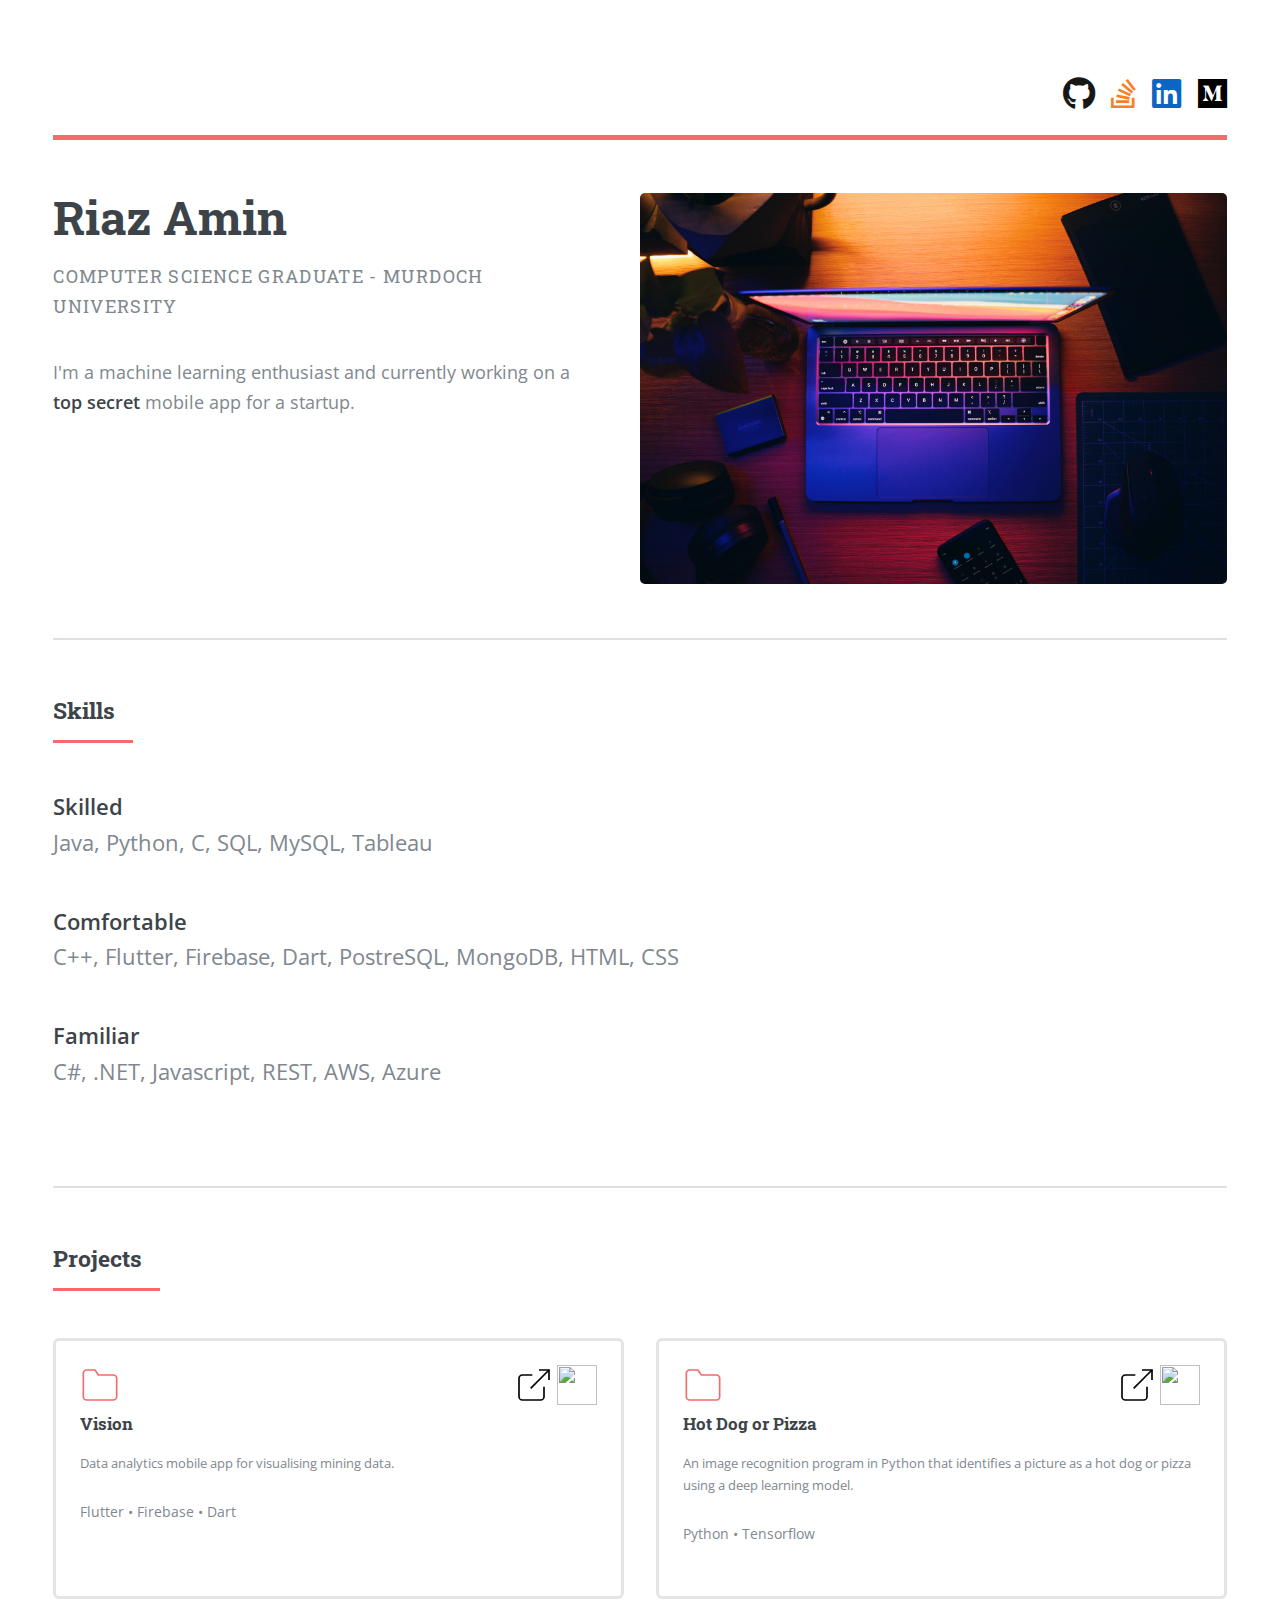
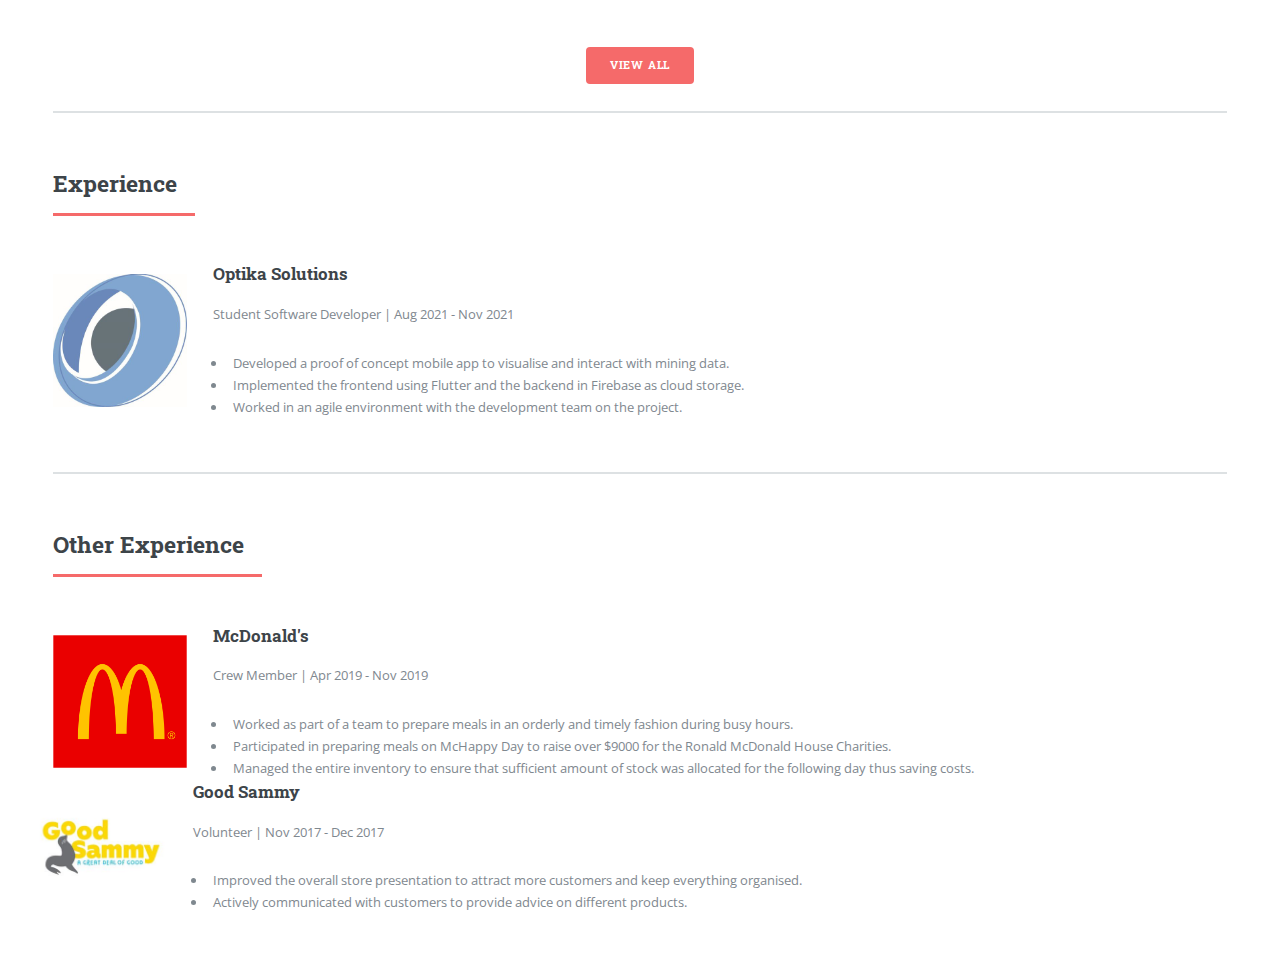
==== commit 84475b8d: "Updated projects and skills section" ====
--- a/index.html
+++ b/index.html
@@ -1,5 +1,3 @@
-<<<<<<< HEAD
-<<<<<<< HEAD
 <!DOCTYPE HTML>
 
 <html>
@@ -7,7 +5,7 @@
 		<title>Riaz Amin</title>
 		<meta charset="utf-8" />
 		<meta name="viewport" content="width=device-width, initial-scale=1, user-scalable=no" />
-		<link rel="stylesheet" href="assets/css/main.css" />
+		<link rel="stylesheet" href="assets/sass/main.css" />
 	</head>
 	<body class="is-preload">
 
@@ -22,9 +20,9 @@
 							<header id="header">
 								<ul class="icons">
 									<li><a href="https://github.com/undisputedcoder" class="icon brands fa-github fa-2x" style="color: #181717;"><span class="label">Github</span></a></li>
+									<li><a href="#" class="icon brands fa-stack-overflow fa-2x" style="color: #F58025;"><span class="label">Stack Overflow</span></a></li>
 									<li><a href="https://www.linkedin.com/in/riazamin/" class="icon brands fa-linkedin fa-2x" style="color: #0A66C2;"><span class="label">LinkedIn</span></a></li>
-									<li><a href="#" class="icon brands fa-instagram fa-2x" style="color: #E4405F;"><span class="label">Instagram</span></a></li>
-									<li><a href="#" class="icon brands fa-facebook fa-2x" style="color: #1877F2;"><span class="label">Facebook</span></a></li>									
+									<li><a href="#" class="icon brands fa-medium fa-2x" style="color: #000000;"><span class="label">Medium</span></a></li>									
 								</ul>
 							</header>
 
@@ -33,9 +31,9 @@
 								<div class="content">
 									<header>
 										<h1>Riaz Amin</h1>
-										<p>Computer science graduate</p>
+										<p>Computer science graduate - Murdoch university</p>
 									</header>
-									<p style="text-align: justify;">G'day, welcome to my website! If you want to know a bit more about me then this is the right place for you.</p>
+									<p>I'm a machine learning enthusiast and currently working on a <b>top secret</b> mobile app for a startup.</p>
 									<!--<ul class="actions">
 										<li><a href="#" class="button primary">Resume</a></li>
 										<li><a href="#" class="button primary">Academic Transcript</a></li>
@@ -44,7 +42,87 @@
 								<span class="image object">
 									<img src="images/laptop.jpg" alt="" />
 								</span>
+							</section>							
+
+							<!-- Section -->
+							<section>
+								<header class="major">
+									<h2>Skills</h2>
+								</header>
+								<div class="features">
+									<article>
+										<div class="skills">
+											<p><b>Skilled</b><br>	Java, Python, C, SQL, MySQL, Tableau</p>
+											<p><b>Comfortable</b><br>	C++, Flutter, Firebase, Dart, PostreSQL, MongoDB, HTML, CSS</p>
+											<p><b>Familiar</b><br>		C#, .NET, Javascript, REST, AWS, Azure</p>
+										</div>																			
+									</article>
+									<br>
+								</div>
 							</section>
+
+							<section>
+								<header class="major">
+									<h2>Projects</h2>
+								</header>
+								<div class="container">
+									<div class="container-flex">
+										<div class="card-padding">
+											<div class="card">
+												<div class="top-row">
+													<img src="./images/folder.svg" />
+													<div>
+														<img src="./images/external.svg" />
+														<img src="./images/icons/github-original.svg" />
+													</div>																					
+												</div>
+												<h3>Vision</h3>
+												<p>Data analytics mobile app for visualising mining data.</p>
+												<div class="tech">
+													<p>Flutter &#8226; Firebase &#8226; Dart</p>
+												</div>
+											</div>
+										</div>
+										<div class="card-padding">
+											<div class="card">
+												<div class="top-row">
+													<img src="./images/folder.svg" />
+													<div>
+														<img src="./images/external.svg" />
+														<img src="./images/icons/github-original.svg" />	
+													</div>																					
+												</div>
+												<h3>Hot Dog or Pizza</h3>
+												<p>An image recognition program in Python that identifies a picture as a hot dog or pizza using a deep learning model.</p>
+												<div class="tech">
+													<p>Python &#8226; Tensorflow</p>
+												</div>
+											</div>
+										</div>										
+									</div>
+								</div>								
+								<div style="display:flex; justify-content: center;">
+									<a href="projects.html" class="button primary">View All</a>
+								</div>
+							</section>					
+							
+							<!-- Section 
+							<section>
+								<header class="major">
+									<h2>Certifications</h2>
+								</header>
+								<div class="features">
+									<article>
+										<img class="icon" src="images/acs.jpg" alt="" />
+										<div class="content">
+											<h3 margin-b>ACS</h3>
+											<p>
+												Associate <br />
+											</p>
+										</div>
+									</article>
+								</div>
+							</section>-->
 
 							<section>
 								<header class="major">
@@ -69,123 +147,6 @@
 								</div>
 							</section>
 
-							<section>
-								<header class="main">
-									<h2>Projects</h2>
-								</header>
-								<div class="center">
-									<a href="projects.html" class="button primary">View more</a>
-								</div>
-							</section>
-
-
-							<!-- Section -->
-							<section>
-								<header class="major">
-									<h2>Skills</h2>
-								</header>
-								<div class="features">
-									<article>										
-										<div class="content">											
-											<div class="flexy">
-												<main><h3 margin-b>Skilled</h3></main>
-												<section>
-													<img class="icons" src="images/icons/c-original.svg" alt="C" />											
-												</section>
-												<section>
-													<img class="icons" src="images/icons/cplusplus-original.svg" alt="C++" />													
-												</section>
-												<section>
-													<img class="icons" src="images/icons/java-original-wordmark.svg" alt="Java" />
-												</section>													
-												<section>
-													<img class="icons" src="images/icons/git-original-wordmark.svg" alt="Git" />
-												</section>
-												<section>
-													<img class="icons" src="images/icons/github-original.svg" alt="GitHub" />
-												</section>
-											</div>
-											<div class="flexy">
-												<main><h3 margin-b>Comfortable</h3></main>
-												<section>
-													<img class="icons" src="images/icons/python-original-wordmark.svg" alt="Python" />	
-												</section>
-												<section>
-													<img class="icons" src="images/icons/mysql-original-wordmark.svg" alt="MySQL" />
-												</section>
-												<section>
-													<img class="icons" src="images/icons/oracle-original.svg" alt="Oracle" /><br>
-												</section>
-												<section>
-													<img class="icons" src="images/icons/html5-original-wordmark.svg" alt="HTML" /><br>
-												</section>
-												<section>
-													<img class="icons" src="images/icons/css3-original-wordmark.svg" alt="CSS" /><br>
-												</section>
-											</div>
-											<div class="flexy">
-												<main><h3 margin-b>Familiar</h3></main>
-												<section>
-													<img class="icons" src="images/icons/javascript-original.svg" alt="Javascript" /><br>
-												</section>
-												<section>
-													<img class="icons" src="images/icons/nodejs-original-wordmark.svg" alt="nodejs" /><br>
-												</section>
-												<section>
-													<img class="icons" src="images/icons/csharp-original.svg" alt="C#" /><br>
-												</section>
-												<section>
-													<img class="icons" src="images/icons/dotnet-logo.svg" alt=".NET" /><br>
-												</section>		
-												<section>
-													<img class="icons" src="images/icons/dart-original-wordmark.svg" alt="Dart" /><br>
-												</section>
-												<section>
-													<img class="icons" src="images/icons/flutter-logo.svg" alt="Flutter" /><br>
-												</section>																					
-											</div>									 		
-										</div>
-									</article>
-									<br>
-								</div>
-							</section>
-							
-							<!-- Section 
-							<section>
-								<header class="major">
-									<h2>Certifications</h2>
-								</header>
-								<div class="features">
-									<article>
-										<img class="icon" src="images/acs.jpg" alt="" />
-										<div class="content">
-											<h3 margin-b>ACS</h3>
-											<p>
-												Associate <br />
-											</p>
-										</div>
-									</article>
-								</div>
-							</section>-->
-
-							<!-- Section -->
-							<section>
-								<header class="major">
-									<h2>Education</h2>
-								</header>
-								<div class="features">
-									<article>
-										<img class="icon" src="images/murdoch.jpg" alt="" /></a>
-										<div class="content">
-											<h3 margin-b>Murdoch University</h3>
-											<p>Computer Science and Mobile and Web Application Development | 2019 - 2021</p>
-											<p>GPA: 3.1/4.0</p>
-										</div>
-									</article>
-									<br>
-								</div>
-							</section>
-
 							<!-- Section -->
 							<section>
 								<header class="major">
@@ -219,8 +180,9 @@
 											</ul>
 										</div>
 									</article>
-								</div>
+								</div>								
 							</section>
+							
 
 						</div>
 					</div>
@@ -281,576 +243,4 @@
 			<script src="assets/js/main.js"></script>
 
 	</body>
-=======
-<!DOCTYPE HTML>
-
-<html>
-	<head>
-		<title>Riaz Amin</title>
-		<meta charset="utf-8" />
-		<meta name="viewport" content="width=device-width, initial-scale=1, user-scalable=no" />
-		<link rel="stylesheet" href="assets/css/main.css" />
-	</head>
-	<body class="is-preload">
-
-		<!-- Wrapper -->
-			<div id="wrapper">
-
-				<!-- Main -->
-					<div id="main">
-						<div class="inner">
-
-							<!-- Header -->
-							<header id="header">
-								<ul class="icons">
-									<li><a href="https://github.com/undisputedcoder" class="icon brands fa-github fa-2x" style="color: #181717;"><span class="label">Github</span></a></li>
-									<li><a href="https://www.linkedin.com/in/riazamin/" class="icon brands fa-linkedin fa-2x" style="color: #0A66C2;"><span class="label">LinkedIn</span></a></li>
-									<li><a href="#" class="icon brands fa-instagram fa-2x" style="color: #E4405F;"><span class="label">Instagram</span></a></li>
-									<li><a href="#" class="icon brands fa-facebook fa-2x" style="color: #1877F2;"><span class="label">Facebook</span></a></li>									
-								</ul>
-							</header>
-
-							<!-- Banner -->
-							<section id="banner">
-								<div class="content">
-									<header>
-										<h1>Riaz Amin</h1>
-										<p>Computer science student @ Murdoch University</p>
-									</header>
-									<p style="text-align: justify;">G'day, welcome to my website! If you want to know a bit more about me then this is the right place for you.</p>
-									<!--<ul class="actions">
-										<li><a href="#" class="button primary">Resume</a></li>
-										<li><a href="#" class="button primary">Academic Transcript</a></li>
-									</ul>-->
-								</div>
-								<span class="image object">
-									<img src="images/laptop.jpg" alt="" />
-								</span>
-							</section>
-
-							<!-- Section 
-							<section>
-								<header class="major">
-									<h2>Experience</h2>
-								</header>
-								<div class="features">
-									<article>
-										<img class="icon" src="images/pic01.jpg" alt="" /></a>
-										<div class="content">
-											<h3 margin-b>Company</h3>
-											<p>
-												Position | Tenure<br />
-											</p>
-											<ul>
-												<li>Job description.</li>
-												<li>Job description.</li>
-												<li>Job description.</li>
-												<li>Job description.</li>													
-											</ul>
-										</div>
-									</article>
-									<br>
-								</div>
-							</section>-->
-
-							<!-- Section -->
-							<section>
-								<header class="major">
-									<h2>Education</h2>
-								</header>
-								<div class="features">
-									<article>
-										<img class="icon" src="images/murdoch.jpg" alt="" /></a>
-										<div class="content">
-											<h3 margin-b>Murdoch University</h3>
-											<p>
-												Computer Science and Mobile and Web Application Development | 2019 - 2021<br />
-												GPA: 3.1/4
-											</p>
-											<ul>
-												<li>Data Structures and Abstractions.</li>
-												<li>Systems Analysis and Design.</li>
-												<li>Databases.</li>
-												<li>Software Architectures.</li>													
-											</ul>
-										</div>
-									</article>
-									<br>
-								</div>
-							</section>
-
-							<!-- Section -->
-							<section>
-								<header class="major">
-									<h2>Skills</h2>
-								</header>
-								<div class="features">
-									<article>										
-										<div class="content">											
-											<div class="flexy">
-												<main><h3 margin-b>Skilled</h3></main>
-												<section>
-													<img class="icons" src="images/icons/c-original.svg" alt="" />											
-												</section>
-												<section>
-													<img class="icons" src="images/icons/cplusplus-original.svg" alt="" />													
-												</section>
-												<section>
-													<img class="icons" src="images/icons/java-original-wordmark.svg" alt="" />
-												</section>													
-												<section>
-													<img class="icons" src="images/icons/git-original-wordmark.svg" alt="" />
-												</section>
-												<section>
-													<img class="icons" src="images/icons/github-original.svg" alt="" />
-												</section>
-											</div>
-											<div class="flexy">
-												<main><h3 margin-b>Comfortable</h3></main>
-												<section>
-													<img class="icons" src="images/icons/python-original-wordmark.svg" alt="" />	
-												</section>
-												<section>
-													<img class="icons" src="images/icons/tensorflow-original-wordmark.svg" title="Tensorflow" alt="" /><br>
-												</section>
-												<section>
-													<img class="icons" src="images/icons/mysql-original-wordmark.svg" alt="" />
-												</section>
-												<section>
-													<img class="icons" src="images/icons/oracle-original.svg" alt="" /><br>
-												</section>
-												<section>
-													<img class="icons" src="images/icons/html5-original-wordmark.svg" alt="" /><br>
-												</section>
-												<section>
-													<img class="icons" src="images/icons/css3-original-wordmark.svg" alt="" /><br>
-												</section>
-											</div>
-											<div class="flexy">
-												<main><h3 margin-b>Familiar</h3></main>
-												<section>
-													<img class="icons" src="images/icons/javascript-original.svg" alt="" /><br>
-												</section>
-												<section>
-													<img class="icons" src="images/icons/nodejs-original-wordmark.svg" alt="" /><br>
-												</section>
-												<section>
-													<img class="icons" src="images/icons/csharp-original.svg" title="Firebase" alt="" /><br>
-												</section>
-												<section>
-													<img class="icons" src="images/icons/dotnet-logo.svg" alt="" /><br>
-												</section>		
-												<section>
-													<img class="icons" src="images/icons/dart-original-wordmark.svg" title="Dart" alt="" /><br>
-												</section>
-												<section>
-													<img class="icons" src="images/icons/flutter-logo.svg" title="Flutter" alt="" /><br>
-												</section>																					
-											</div>									 		
-										</div>
-									</article>
-									<br>
-								</div>
-							</section>
-
-							<!-- Section 
-							<section>
-								<header class="major">
-									<h2>Certifications</h2>
-								</header>
-								<div class="features">
-									<article>
-										<img class="icon" src="images/acs.jpg" alt="" />
-										<div class="content">
-											<h3 margin-b>ACS</h3>
-											<p>
-												Associate <br />
-											</p>
-										</div>
-									</article>
-								</div>
-							</section>-->
-
-							<!-- Section -->
-							<section>
-								<header class="major">
-									<h2>Other Experience</h2>
-								</header>
-								<div class="features">
-									<article>
-										<img class="icon" src="images/mcdonalds.png" alt="" />
-										<div class="content">
-											<h3 margin-b>McDonald's</h3>
-											<p>
-												Crew Member | Apr 2019 - Nov 2019<br />
-											</p>
-											<ul>
-												<li>Worked as part of a team to prepare meals in an orderly and timely fashion during busy hours.</li>
-												<li>Participated in preparing meals on McHappy Day to raise over $9000 for the Ronald McDonald House Charities.</li>
-												<li>Managed the entire inventory to ensure that sufficient amount of stock was allocated for the following day thus saving costs.</li>
-											</ul>
-										</div>
-									</article>
-									<article>
-										<img class="icon" src="images/good-sammy.jpg" alt="" />
-										<div class="content">
-											<h3 margin-b>Good Sammy</h3>
-											<p>
-												Volunteer | Nov 2017 - Dec 2017<br />
-											</p>
-											<ul>
-												<li>Improved the overall store presentation to attract more customers and keep everything organised.</li>
-												<li>Actively communicated with customers to provide advice on different products.</li>
-											</ul>
-										</div>
-									</article>
-								</div>
-							</section>
-
-						</div>
-					</div>
-
-				<!-- Sidebar -->
-					<div id="sidebar">
-						<div class="inner">
-
-							<!-- Search -->
-								<section id="search" class="alt">
-									<form method="post" action="#">
-										<input type="text" name="query" id="query" placeholder="Search" />
-									</form>
-								</section>
-
-							<!-- Menu -->
-								<nav id="menu">
-									<header class="major">
-										<h2>Menu</h2>
-									</header>
-									<ul>
-										<li><a href="index.html">Homepage</a></li>
-										<li><a href="generic.html">About Me</a></li>
-										<li><a href="projects.html">Projects</a></li>
-										<!--<li>
-											<span class="opener">Submenu</span>
-											<ul>
-												<li><a href="#">Lorem Dolor</a></li>
-												<li><a href="#">Ipsum Adipiscing</a></li>
-												<li><a href="#">Tempus Magna</a></li>
-												<li><a href="#">Feugiat Veroeros</a></li>
-											</ul>
-										</li>-->
-									</ul>
-								</nav>
-
-							<!-- Section -->
-								<section>
-									<header class="major">
-										<h2>Get in touch</h2>
-									</header>
-									<p style="text-align: justify;">If you would like to get in touch with me, feel free to send me an email. </p>
-									<ul class="contact">
-										<li class="icon solid fa-envelope"><a href="mailto:riaz_amin@iinet.net.au">riaz_amin@iinet.net.au</a></li>
-									</ul>
-								</section>
-
-						</div>
-					</div>
-
-			</div>
-
-		<!-- Scripts -->
-			<script src="assets/js/jquery.min.js"></script>
-			<script src="assets/js/browser.min.js"></script>
-			<script src="assets/js/breakpoints.min.js"></script>
-			<script src="assets/js/util.js"></script>
-			<script src="assets/js/main.js"></script>
-
-	</body>
->>>>>>> 22839ac (Add files via upload)
-=======
-<!DOCTYPE HTML>
-
-<html>
-	<head>
-		<title>Riaz Amin</title>
-		<meta charset="utf-8" />
-		<meta name="viewport" content="width=device-width, initial-scale=1, user-scalable=no" />
-		<link rel="stylesheet" href="assets/css/main.css" />
-	</head>
-	<body class="is-preload">
-
-		<!-- Wrapper -->
-			<div id="wrapper">
-
-				<!-- Main -->
-					<div id="main">
-						<div class="inner">
-
-							<!-- Header -->
-							<header id="header">
-								<ul class="icons">
-									<li><a href="https://github.com/undisputedcoder" class="icon brands fa-github fa-2x" style="color: #181717;"><span class="label">Github</span></a></li>
-									<li><a href="https://www.linkedin.com/in/riazamin/" class="icon brands fa-linkedin fa-2x" style="color: #0A66C2;"><span class="label">LinkedIn</span></a></li>
-									<li><a href="#" class="icon brands fa-instagram fa-2x" style="color: #E4405F;"><span class="label">Instagram</span></a></li>
-									<li><a href="#" class="icon brands fa-facebook fa-2x" style="color: #1877F2;"><span class="label">Facebook</span></a></li>									
-								</ul>
-							</header>
-
-							<!-- Banner -->
-							<section id="banner">
-								<div class="content">
-									<header>
-										<h1>Riaz Amin</h1>
-										<p>Computer science student @ Murdoch University</p>
-									</header>
-									<p style="text-align: justify;">G'day, welcome to my website! If you want to know a bit more about me then this is the right place for you.</p>
-									<!--<ul class="actions">
-										<li><a href="#" class="button primary">Resume</a></li>
-										<li><a href="#" class="button primary">Academic Transcript</a></li>
-									</ul>-->
-								</div>
-								<span class="image object">
-									<img src="images/laptop.jpg" alt="" />
-								</span>
-							</section>
-
-							<!-- Section 
-							<section>
-								<header class="major">
-									<h2>Experience</h2>
-								</header>
-								<div class="features">
-									<article>
-										<img class="icon" src="images/pic01.jpg" alt="" /></a>
-										<div class="content">
-											<h3 margin-b>Company</h3>
-											<p>
-												Position | Tenure<br />
-											</p>
-											<ul>
-												<li>Job description.</li>
-												<li>Job description.</li>
-												<li>Job description.</li>
-												<li>Job description.</li>													
-											</ul>
-										</div>
-									</article>
-									<br>
-								</div>
-							</section>-->
-
-							<!-- Section -->
-							<section>
-								<header class="major">
-									<h2>Education</h2>
-								</header>
-								<div class="features">
-									<article>
-										<img class="icon" src="images/murdoch.jpg" alt="" /></a>
-										<div class="content">
-											<h3 margin-b>Murdoch University</h3>
-											<p>
-												Computer Science and Mobile and Web Application Development | 2019 - 2021<br />
-												GPA: 3.1/4
-											</p>
-											<ul>
-												<li>Data Structures and Abstractions.</li>
-												<li>Systems Analysis and Design.</li>
-												<li>Databases.</li>
-												<li>Software Architectures.</li>													
-											</ul>
-										</div>
-									</article>
-									<br>
-								</div>
-							</section>
-
-							<!-- Section -->
-							<section>
-								<header class="major">
-									<h2>Skills</h2>
-								</header>
-								<div class="features">
-									<article>										
-										<div class="content">											
-											<div class="flexy">
-												<main><h3 margin-b>Skilled</h3></main>
-												<section>
-													<img class="icons" src="images/icons/c-original.svg" alt="" />											
-												</section>
-												<section>
-													<img class="icons" src="images/icons/cplusplus-original.svg" alt="" />													
-												</section>
-												<section>
-													<img class="icons" src="images/icons/java-original-wordmark.svg" alt="" />
-												</section>													
-												<section>
-													<img class="icons" src="images/icons/git-original-wordmark.svg" alt="" />
-												</section>
-												<section>
-													<img class="icons" src="images/icons/github-original.svg" alt="" />
-												</section>
-											</div>
-											<div class="flexy">
-												<main><h3 margin-b>Comfortable</h3></main>
-												<section>
-													<img class="icons" src="images/icons/python-original-wordmark.svg" alt="" />	
-												</section>
-												<section>
-													<img class="icons" src="images/icons/tensorflow-original-wordmark.svg" title="Tensorflow" alt="" /><br>
-												</section>
-												<section>
-													<img class="icons" src="images/icons/mysql-original-wordmark.svg" alt="" />
-												</section>
-												<section>
-													<img class="icons" src="images/icons/oracle-original.svg" alt="" /><br>
-												</section>
-												<section>
-													<img class="icons" src="images/icons/html5-original-wordmark.svg" alt="" /><br>
-												</section>
-												<section>
-													<img class="icons" src="images/icons/css3-original-wordmark.svg" alt="" /><br>
-												</section>
-											</div>
-											<div class="flexy">
-												<main><h3 margin-b>Familiar</h3></main>
-												<section>
-													<img class="icons" src="images/icons/javascript-original.svg" alt="" /><br>
-												</section>
-												<section>
-													<img class="icons" src="images/icons/nodejs-original-wordmark.svg" alt="" /><br>
-												</section>
-												<section>
-													<img class="icons" src="images/icons/csharp-original.svg" title="Firebase" alt="" /><br>
-												</section>
-												<section>
-													<img class="icons" src="images/icons/dotnet-logo.svg" alt="" /><br>
-												</section>		
-												<section>
-													<img class="icons" src="images/icons/dart-original-wordmark.svg" title="Dart" alt="" /><br>
-												</section>
-												<section>
-													<img class="icons" src="images/icons/flutter-logo.svg" title="Flutter" alt="" /><br>
-												</section>																					
-											</div>									 		
-										</div>
-									</article>
-									<br>
-								</div>
-							</section>
-
-							<!-- Section 
-							<section>
-								<header class="major">
-									<h2>Certifications</h2>
-								</header>
-								<div class="features">
-									<article>
-										<img class="icon" src="images/acs.jpg" alt="" />
-										<div class="content">
-											<h3 margin-b>ACS</h3>
-											<p>
-												Associate <br />
-											</p>
-										</div>
-									</article>
-								</div>
-							</section>-->
-
-							<!-- Section -->
-							<section>
-								<header class="major">
-									<h2>Other Experience</h2>
-								</header>
-								<div class="features">
-									<article>
-										<img class="icon" src="images/mcdonalds.png" alt="" />
-										<div class="content">
-											<h3 margin-b>McDonald's</h3>
-											<p>
-												Crew Member | Apr 2019 - Nov 2019<br />
-											</p>
-											<ul>
-												<li>Worked as part of a team to prepare meals in an orderly and timely fashion during busy hours.</li>
-												<li>Participated in preparing meals on McHappy Day to raise over $9000 for the Ronald McDonald House Charities.</li>
-												<li>Managed the entire inventory to ensure that sufficient amount of stock was allocated for the following day thus saving costs.</li>
-											</ul>
-										</div>
-									</article>
-									<article>
-										<img class="icon" src="images/good-sammy.jpg" alt="" />
-										<div class="content">
-											<h3 margin-b>Good Sammy</h3>
-											<p>
-												Volunteer | Nov 2017 - Dec 2017<br />
-											</p>
-											<ul>
-												<li>Improved the overall store presentation to attract more customers and keep everything organised.</li>
-												<li>Actively communicated with customers to provide advice on different products.</li>
-											</ul>
-										</div>
-									</article>
-								</div>
-							</section>
-
-						</div>
-					</div>
-
-				<!-- Sidebar -->
-					<div id="sidebar">
-						<div class="inner">
-
-							<!-- Search -->
-								<section id="search" class="alt">
-									<form method="post" action="#">
-										<input type="text" name="query" id="query" placeholder="Search" />
-									</form>
-								</section>
-
-							<!-- Menu -->
-								<nav id="menu">
-									<header class="major">
-										<h2>Menu</h2>
-									</header>
-									<ul>
-										<li><a href="index.html">Homepage</a></li>
-										<li><a href="generic.html">About Me</a></li>
-										<li><a href="projects.html">Projects</a></li>
-										<!--<li>
-											<span class="opener">Submenu</span>
-											<ul>
-												<li><a href="#">Lorem Dolor</a></li>
-												<li><a href="#">Ipsum Adipiscing</a></li>
-												<li><a href="#">Tempus Magna</a></li>
-												<li><a href="#">Feugiat Veroeros</a></li>
-											</ul>
-										</li>-->
-									</ul>
-								</nav>
-
-							<!-- Section -->
-								<section>
-									<header class="major">
-										<h2>Get in touch</h2>
-									</header>
-									<p style="text-align: justify;">If you would like to get in touch with me, feel free to send me an email. </p>
-									<ul class="contact">
-										<li class="icon solid fa-envelope"><a href="mailto:riaz_amin@iinet.net.au">riaz_amin@iinet.net.au</a></li>
-									</ul>
-								</section>
-
-						</div>
-					</div>
-
-			</div>
-
-		<!-- Scripts -->
-			<script src="assets/js/jquery.min.js"></script>
-			<script src="assets/js/browser.min.js"></script>
-			<script src="assets/js/breakpoints.min.js"></script>
-			<script src="assets/js/util.js"></script>
-			<script src="assets/js/main.js"></script>
-
-	</body>
->>>>>>> 5976fe1b340b97fba842dc7d2476f71cb86f5fcc
 </html>--- a/assets/sass/main.css
+++ b/assets/sass/main.css
@@ -0,0 +1,3391 @@
+@import url(fontawesome-all.min.css);
+@import url("https://fonts.googleapis.com/css?family=Open+Sans:400,600,400italic,600italic|Roboto+Slab:400,700");
+/*
+	Editorial by HTML5 UP
+	html5up.net | @ajlkn
+	Free for personal and commercial use under the CCA 3.0 license (html5up.net/license)
+*/
+html, body, div, span, applet, object,
+iframe, h1, h2, h3, h4, h5, h6, p, blockquote,
+pre, a, abbr, acronym, address, big, cite,
+code, del, dfn, em, img, ins, kbd, q, s, samp,
+small, strike, strong, sub, sup, tt, var, b,
+u, i, center, dl, dt, dd, ol, ul, li, fieldset,
+form, label, legend, table, caption, tbody,
+tfoot, thead, tr, th, td, article, aside,
+canvas, details, embed, figure, figcaption,
+footer, header, hgroup, menu, nav, output, ruby,
+section, summary, time, mark, audio, video {
+  margin: 0;
+  padding: 0;
+  border: 0;
+  font-size: 100%;
+  font: inherit;
+  vertical-align: baseline;
+}
+
+article, aside, details, figcaption, figure,
+footer, header, hgroup, menu, nav, section {
+  display: block;
+}
+
+body {
+  line-height: 1;
+}
+
+ol, ul {
+  list-style: none;
+}
+
+blockquote, q {
+  quotes: none;
+}
+
+blockquote:before, blockquote:after, q:before, q:after {
+  content: '';
+  content: none;
+}
+
+table {
+  border-collapse: collapse;
+  border-spacing: 0;
+}
+
+body {
+  -webkit-text-size-adjust: none;
+}
+
+mark {
+  background-color: transparent;
+  color: inherit;
+}
+
+input::-moz-focus-inner {
+  border: 0;
+  padding: 0;
+}
+
+input, select, textarea {
+  -moz-appearance: none;
+  -webkit-appearance: none;
+  -ms-appearance: none;
+  appearance: none;
+}
+
+/* Basic */
+@-ms-viewport {
+  width: device-width;
+}
+
+body {
+  -ms-overflow-style: scrollbar;
+}
+
+@media screen and (max-width: 480px) {
+  html, body {
+    min-width: 320px;
+  }
+}
+
+html {
+  -webkit-box-sizing: border-box;
+          box-sizing: border-box;
+}
+
+*, *:before, *:after {
+  -webkit-box-sizing: inherit;
+          box-sizing: inherit;
+}
+
+body {
+  background: #ffffff;
+}
+
+body.is-preload *, body.is-preload *:before, body.is-preload *:after, body.is-resizing *, body.is-resizing *:before, body.is-resizing *:after {
+  -webkit-animation: none !important;
+  animation: none !important;
+  -webkit-transition: none !important;
+  transition: none !important;
+}
+
+/* Type */
+body, input, select, textarea {
+  color: #7f888f;
+  font-family: "Open Sans", sans-serif;
+  font-size: 13pt;
+  font-weight: 400;
+  line-height: 1.65;
+}
+
+@media screen and (max-width: 1680px) {
+  body, input, select, textarea {
+    font-size: 11pt;
+  }
+}
+
+@media screen and (max-width: 1280px) {
+  body, input, select, textarea {
+    font-size: 10pt;
+  }
+}
+
+@media screen and (max-width: 360px) {
+  body, input, select, textarea {
+    font-size: 9pt;
+  }
+}
+
+a {
+  -webkit-transition: color 0.2s ease-in-out, border-bottom-color 0.2s ease-in-out;
+  transition: color 0.2s ease-in-out, border-bottom-color 0.2s ease-in-out;
+  border-bottom: dotted 1px;
+  color: #f56a6a;
+  text-decoration: none;
+}
+
+a:hover {
+  border-bottom-color: #f56a6a;
+  color: #f56a6a !important;
+}
+
+a:hover strong {
+  color: inherit;
+}
+
+strong, b {
+  color: #3d4449;
+  font-weight: 600;
+}
+
+em, i {
+  font-style: italic;
+}
+
+p {
+  margin: 0 0 2em 0;
+}
+
+h1, h2, h3, h4, h5, h6 {
+  color: #3d4449;
+  font-family: "Roboto Slab", serif;
+  font-weight: 700;
+  line-height: 1.5;
+  margin: 0 0 1em 0;
+}
+
+h1 a, h2 a, h3 a, h4 a, h5 a, h6 a {
+  color: inherit;
+  text-decoration: none;
+  border-bottom: 0;
+}
+
+h1 {
+  font-size: 4em;
+  margin: 0 0 0.5em 0;
+  line-height: 1.3;
+}
+
+h2 {
+  font-size: 1.75em;
+}
+
+h3 {
+  font-size: 1.25em;
+}
+
+h4 {
+  font-size: 1.1em;
+}
+
+h5 {
+  font-size: 0.9em;
+}
+
+h6 {
+  font-size: 0.7em;
+}
+
+@media screen and (max-width: 1680px) {
+  h1 {
+    font-size: 3.5em;
+  }
+}
+
+@media screen and (max-width: 980px) {
+  h1 {
+    font-size: 3.25em;
+  }
+}
+
+@media screen and (max-width: 736px) {
+  h1 {
+    font-size: 2em;
+    line-height: 1.4;
+  }
+  h2 {
+    font-size: 1.5em;
+  }
+}
+
+sub {
+  font-size: 0.8em;
+  position: relative;
+  top: 0.5em;
+}
+
+sup {
+  font-size: 0.8em;
+  position: relative;
+  top: -0.5em;
+}
+
+blockquote {
+  border-left: solid 3px rgba(210, 215, 217, 0.75);
+  font-style: italic;
+  margin: 0 0 2em 0;
+  padding: 0.5em 0 0.5em 2em;
+}
+
+code {
+  background: rgba(230, 235, 237, 0.25);
+  border-radius: 0.375em;
+  border: solid 1px rgba(210, 215, 217, 0.75);
+  font-family: "Courier New", monospace;
+  font-size: 0.9em;
+  margin: 0 0.25em;
+  padding: 0.25em 0.65em;
+}
+
+pre {
+  -webkit-overflow-scrolling: touch;
+  font-family: "Courier New", monospace;
+  font-size: 0.9em;
+  margin: 0 0 2em 0;
+}
+
+pre code {
+  display: block;
+  line-height: 1.75;
+  padding: 1em 1.5em;
+  overflow-x: auto;
+}
+
+hr {
+  border: 0;
+  border-bottom: solid 1px rgba(210, 215, 217, 0.75);
+  margin: 2em 0;
+}
+
+hr.major {
+  margin: 3em 0;
+}
+
+.align-left {
+  text-align: left;
+}
+
+.align-center {
+  text-align: center;
+}
+
+.align-right {
+  text-align: right;
+}
+
+/* Row */
+.row {
+  display: -webkit-box;
+  display: -ms-flexbox;
+  display: flex;
+  -ms-flex-wrap: wrap;
+      flex-wrap: wrap;
+  -webkit-box-sizing: border-box;
+          box-sizing: border-box;
+  -webkit-box-align: stretch;
+      -ms-flex-align: stretch;
+          align-items: stretch;
+}
+
+.row > * {
+  -webkit-box-sizing: border-box;
+          box-sizing: border-box;
+}
+
+.row.gtr-uniform > * > :last-child {
+  margin-bottom: 0;
+}
+
+.row.aln-left {
+  -webkit-box-pack: start;
+      -ms-flex-pack: start;
+          justify-content: flex-start;
+}
+
+.row.aln-center {
+  -webkit-box-pack: center;
+      -ms-flex-pack: center;
+          justify-content: center;
+}
+
+.row.aln-right {
+  -webkit-box-pack: end;
+      -ms-flex-pack: end;
+          justify-content: flex-end;
+}
+
+.row.aln-top {
+  -webkit-box-align: start;
+      -ms-flex-align: start;
+          align-items: flex-start;
+}
+
+.row.aln-middle {
+  -webkit-box-align: center;
+      -ms-flex-align: center;
+          align-items: center;
+}
+
+.row.aln-bottom {
+  -webkit-box-align: end;
+      -ms-flex-align: end;
+          align-items: flex-end;
+}
+
+.row > .imp {
+  -webkit-box-ordinal-group: 0;
+      -ms-flex-order: -1;
+          order: -1;
+}
+
+.row > .col-1 {
+  width: 8.33333%;
+}
+
+.row > .off-1 {
+  margin-left: 8.33333%;
+}
+
+.row > .col-2 {
+  width: 16.66667%;
+}
+
+.row > .off-2 {
+  margin-left: 16.66667%;
+}
+
+.row > .col-3 {
+  width: 25%;
+}
+
+.row > .off-3 {
+  margin-left: 25%;
+}
+
+.row > .col-4 {
+  width: 33.33333%;
+}
+
+.row > .off-4 {
+  margin-left: 33.33333%;
+}
+
+.row > .col-5 {
+  width: 41.66667%;
+}
+
+.row > .off-5 {
+  margin-left: 41.66667%;
+}
+
+.row > .col-6 {
+  width: 50%;
+}
+
+.row > .off-6 {
+  margin-left: 50%;
+}
+
+.row > .col-7 {
+  width: 58.33333%;
+}
+
+.row > .off-7 {
+  margin-left: 58.33333%;
+}
+
+.row > .col-8 {
+  width: 66.66667%;
+}
+
+.row > .off-8 {
+  margin-left: 66.66667%;
+}
+
+.row > .col-9 {
+  width: 75%;
+}
+
+.row > .off-9 {
+  margin-left: 75%;
+}
+
+.row > .col-10 {
+  width: 83.33333%;
+}
+
+.row > .off-10 {
+  margin-left: 83.33333%;
+}
+
+.row > .col-11 {
+  width: 91.66667%;
+}
+
+.row > .off-11 {
+  margin-left: 91.66667%;
+}
+
+.row > .col-12 {
+  width: 100%;
+}
+
+.row > .off-12 {
+  margin-left: 100%;
+}
+
+.row.gtr-0 {
+  margin-top: 0;
+  margin-left: 0em;
+}
+
+.row.gtr-0 > * {
+  padding: 0 0 0 0em;
+}
+
+.row.gtr-0.gtr-uniform {
+  margin-top: 0em;
+}
+
+.row.gtr-0.gtr-uniform > * {
+  padding-top: 0em;
+}
+
+.row.gtr-25 {
+  margin-top: 0;
+  margin-left: -0.375em;
+}
+
+.row.gtr-25 > * {
+  padding: 0 0 0 0.375em;
+}
+
+.row.gtr-25.gtr-uniform {
+  margin-top: -0.375em;
+}
+
+.row.gtr-25.gtr-uniform > * {
+  padding-top: 0.375em;
+}
+
+.row.gtr-50 {
+  margin-top: 0;
+  margin-left: -0.75em;
+}
+
+.row.gtr-50 > * {
+  padding: 0 0 0 0.75em;
+}
+
+.row.gtr-50.gtr-uniform {
+  margin-top: -0.75em;
+}
+
+.row.gtr-50.gtr-uniform > * {
+  padding-top: 0.75em;
+}
+
+.row {
+  margin-top: 0;
+  margin-left: -1.5em;
+}
+
+.row > * {
+  padding: 0 0 0 1.5em;
+}
+
+.row.gtr-uniform {
+  margin-top: -1.5em;
+}
+
+.row.gtr-uniform > * {
+  padding-top: 1.5em;
+}
+
+.row.gtr-150 {
+  margin-top: 0;
+  margin-left: -2.25em;
+}
+
+.row.gtr-150 > * {
+  padding: 0 0 0 2.25em;
+}
+
+.row.gtr-150.gtr-uniform {
+  margin-top: -2.25em;
+}
+
+.row.gtr-150.gtr-uniform > * {
+  padding-top: 2.25em;
+}
+
+.row.gtr-200 {
+  margin-top: 0;
+  margin-left: -3em;
+}
+
+.row.gtr-200 > * {
+  padding: 0 0 0 3em;
+}
+
+.row.gtr-200.gtr-uniform {
+  margin-top: -3em;
+}
+
+.row.gtr-200.gtr-uniform > * {
+  padding-top: 3em;
+}
+
+@media screen and (max-width: 1680px) {
+  .row {
+    display: -webkit-box;
+    display: -ms-flexbox;
+    display: flex;
+    -ms-flex-wrap: wrap;
+        flex-wrap: wrap;
+    -webkit-box-sizing: border-box;
+            box-sizing: border-box;
+    -webkit-box-align: stretch;
+        -ms-flex-align: stretch;
+            align-items: stretch;
+  }
+  .row > * {
+    -webkit-box-sizing: border-box;
+            box-sizing: border-box;
+  }
+  .row.gtr-uniform > * > :last-child {
+    margin-bottom: 0;
+  }
+  .row.aln-left {
+    -webkit-box-pack: start;
+        -ms-flex-pack: start;
+            justify-content: flex-start;
+  }
+  .row.aln-center {
+    -webkit-box-pack: center;
+        -ms-flex-pack: center;
+            justify-content: center;
+  }
+  .row.aln-right {
+    -webkit-box-pack: end;
+        -ms-flex-pack: end;
+            justify-content: flex-end;
+  }
+  .row.aln-top {
+    -webkit-box-align: start;
+        -ms-flex-align: start;
+            align-items: flex-start;
+  }
+  .row.aln-middle {
+    -webkit-box-align: center;
+        -ms-flex-align: center;
+            align-items: center;
+  }
+  .row.aln-bottom {
+    -webkit-box-align: end;
+        -ms-flex-align: end;
+            align-items: flex-end;
+  }
+  .row > .imp-xlarge {
+    -webkit-box-ordinal-group: 0;
+        -ms-flex-order: -1;
+            order: -1;
+  }
+  .row > .col-1-xlarge {
+    width: 8.33333%;
+  }
+  .row > .off-1-xlarge {
+    margin-left: 8.33333%;
+  }
+  .row > .col-2-xlarge {
+    width: 16.66667%;
+  }
+  .row > .off-2-xlarge {
+    margin-left: 16.66667%;
+  }
+  .row > .col-3-xlarge {
+    width: 25%;
+  }
+  .row > .off-3-xlarge {
+    margin-left: 25%;
+  }
+  .row > .col-4-xlarge {
+    width: 33.33333%;
+  }
+  .row > .off-4-xlarge {
+    margin-left: 33.33333%;
+  }
+  .row > .col-5-xlarge {
+    width: 41.66667%;
+  }
+  .row > .off-5-xlarge {
+    margin-left: 41.66667%;
+  }
+  .row > .col-6-xlarge {
+    width: 50%;
+  }
+  .row > .off-6-xlarge {
+    margin-left: 50%;
+  }
+  .row > .col-7-xlarge {
+    width: 58.33333%;
+  }
+  .row > .off-7-xlarge {
+    margin-left: 58.33333%;
+  }
+  .row > .col-8-xlarge {
+    width: 66.66667%;
+  }
+  .row > .off-8-xlarge {
+    margin-left: 66.66667%;
+  }
+  .row > .col-9-xlarge {
+    width: 75%;
+  }
+  .row > .off-9-xlarge {
+    margin-left: 75%;
+  }
+  .row > .col-10-xlarge {
+    width: 83.33333%;
+  }
+  .row > .off-10-xlarge {
+    margin-left: 83.33333%;
+  }
+  .row > .col-11-xlarge {
+    width: 91.66667%;
+  }
+  .row > .off-11-xlarge {
+    margin-left: 91.66667%;
+  }
+  .row > .col-12-xlarge {
+    width: 100%;
+  }
+  .row > .off-12-xlarge {
+    margin-left: 100%;
+  }
+  .row.gtr-0 {
+    margin-top: 0;
+    margin-left: 0em;
+  }
+  .row.gtr-0 > * {
+    padding: 0 0 0 0em;
+  }
+  .row.gtr-0.gtr-uniform {
+    margin-top: 0em;
+  }
+  .row.gtr-0.gtr-uniform > * {
+    padding-top: 0em;
+  }
+  .row.gtr-25 {
+    margin-top: 0;
+    margin-left: -0.375em;
+  }
+  .row.gtr-25 > * {
+    padding: 0 0 0 0.375em;
+  }
+  .row.gtr-25.gtr-uniform {
+    margin-top: -0.375em;
+  }
+  .row.gtr-25.gtr-uniform > * {
+    padding-top: 0.375em;
+  }
+  .row.gtr-50 {
+    margin-top: 0;
+    margin-left: -0.75em;
+  }
+  .row.gtr-50 > * {
+    padding: 0 0 0 0.75em;
+  }
+  .row.gtr-50.gtr-uniform {
+    margin-top: -0.75em;
+  }
+  .row.gtr-50.gtr-uniform > * {
+    padding-top: 0.75em;
+  }
+  .row {
+    margin-top: 0;
+    margin-left: -1.5em;
+  }
+  .row > * {
+    padding: 0 0 0 1.5em;
+  }
+  .row.gtr-uniform {
+    margin-top: -1.5em;
+  }
+  .row.gtr-uniform > * {
+    padding-top: 1.5em;
+  }
+  .row.gtr-150 {
+    margin-top: 0;
+    margin-left: -2.25em;
+  }
+  .row.gtr-150 > * {
+    padding: 0 0 0 2.25em;
+  }
+  .row.gtr-150.gtr-uniform {
+    margin-top: -2.25em;
+  }
+  .row.gtr-150.gtr-uniform > * {
+    padding-top: 2.25em;
+  }
+  .row.gtr-200 {
+    margin-top: 0;
+    margin-left: -3em;
+  }
+  .row.gtr-200 > * {
+    padding: 0 0 0 3em;
+  }
+  .row.gtr-200.gtr-uniform {
+    margin-top: -3em;
+  }
+  .row.gtr-200.gtr-uniform > * {
+    padding-top: 3em;
+  }
+}
+
+@media screen and (max-width: 1280px) {
+  .row {
+    display: -webkit-box;
+    display: -ms-flexbox;
+    display: flex;
+    -ms-flex-wrap: wrap;
+        flex-wrap: wrap;
+    -webkit-box-sizing: border-box;
+            box-sizing: border-box;
+    -webkit-box-align: stretch;
+        -ms-flex-align: stretch;
+            align-items: stretch;
+  }
+  .row > * {
+    -webkit-box-sizing: border-box;
+            box-sizing: border-box;
+  }
+  .row.gtr-uniform > * > :last-child {
+    margin-bottom: 0;
+  }
+  .row.aln-left {
+    -webkit-box-pack: start;
+        -ms-flex-pack: start;
+            justify-content: flex-start;
+  }
+  .row.aln-center {
+    -webkit-box-pack: center;
+        -ms-flex-pack: center;
+            justify-content: center;
+  }
+  .row.aln-right {
+    -webkit-box-pack: end;
+        -ms-flex-pack: end;
+            justify-content: flex-end;
+  }
+  .row.aln-top {
+    -webkit-box-align: start;
+        -ms-flex-align: start;
+            align-items: flex-start;
+  }
+  .row.aln-middle {
+    -webkit-box-align: center;
+        -ms-flex-align: center;
+            align-items: center;
+  }
+  .row.aln-bottom {
+    -webkit-box-align: end;
+        -ms-flex-align: end;
+            align-items: flex-end;
+  }
+  .row > .imp-large {
+    -webkit-box-ordinal-group: 0;
+        -ms-flex-order: -1;
+            order: -1;
+  }
+  .row > .col-1-large {
+    width: 8.33333%;
+  }
+  .row > .off-1-large {
+    margin-left: 8.33333%;
+  }
+  .row > .col-2-large {
+    width: 16.66667%;
+  }
+  .row > .off-2-large {
+    margin-left: 16.66667%;
+  }
+  .row > .col-3-large {
+    width: 25%;
+  }
+  .row > .off-3-large {
+    margin-left: 25%;
+  }
+  .row > .col-4-large {
+    width: 33.33333%;
+  }
+  .row > .off-4-large {
+    margin-left: 33.33333%;
+  }
+  .row > .col-5-large {
+    width: 41.66667%;
+  }
+  .row > .off-5-large {
+    margin-left: 41.66667%;
+  }
+  .row > .col-6-large {
+    width: 50%;
+  }
+  .row > .off-6-large {
+    margin-left: 50%;
+  }
+  .row > .col-7-large {
+    width: 58.33333%;
+  }
+  .row > .off-7-large {
+    margin-left: 58.33333%;
+  }
+  .row > .col-8-large {
+    width: 66.66667%;
+  }
+  .row > .off-8-large {
+    margin-left: 66.66667%;
+  }
+  .row > .col-9-large {
+    width: 75%;
+  }
+  .row > .off-9-large {
+    margin-left: 75%;
+  }
+  .row > .col-10-large {
+    width: 83.33333%;
+  }
+  .row > .off-10-large {
+    margin-left: 83.33333%;
+  }
+  .row > .col-11-large {
+    width: 91.66667%;
+  }
+  .row > .off-11-large {
+    margin-left: 91.66667%;
+  }
+  .row > .col-12-large {
+    width: 100%;
+  }
+  .row > .off-12-large {
+    margin-left: 100%;
+  }
+  .row.gtr-0 {
+    margin-top: 0;
+    margin-left: 0em;
+  }
+  .row.gtr-0 > * {
+    padding: 0 0 0 0em;
+  }
+  .row.gtr-0.gtr-uniform {
+    margin-top: 0em;
+  }
+  .row.gtr-0.gtr-uniform > * {
+    padding-top: 0em;
+  }
+  .row.gtr-25 {
+    margin-top: 0;
+    margin-left: -0.375em;
+  }
+  .row.gtr-25 > * {
+    padding: 0 0 0 0.375em;
+  }
+  .row.gtr-25.gtr-uniform {
+    margin-top: -0.375em;
+  }
+  .row.gtr-25.gtr-uniform > * {
+    padding-top: 0.375em;
+  }
+  .row.gtr-50 {
+    margin-top: 0;
+    margin-left: -0.75em;
+  }
+  .row.gtr-50 > * {
+    padding: 0 0 0 0.75em;
+  }
+  .row.gtr-50.gtr-uniform {
+    margin-top: -0.75em;
+  }
+  .row.gtr-50.gtr-uniform > * {
+    padding-top: 0.75em;
+  }
+  .row {
+    margin-top: 0;
+    margin-left: -1.5em;
+  }
+  .row > * {
+    padding: 0 0 0 1.5em;
+  }
+  .row.gtr-uniform {
+    margin-top: -1.5em;
+  }
+  .row.gtr-uniform > * {
+    padding-top: 1.5em;
+  }
+  .row.gtr-150 {
+    margin-top: 0;
+    margin-left: -2.25em;
+  }
+  .row.gtr-150 > * {
+    padding: 0 0 0 2.25em;
+  }
+  .row.gtr-150.gtr-uniform {
+    margin-top: -2.25em;
+  }
+  .row.gtr-150.gtr-uniform > * {
+    padding-top: 2.25em;
+  }
+  .row.gtr-200 {
+    margin-top: 0;
+    margin-left: -3em;
+  }
+  .row.gtr-200 > * {
+    padding: 0 0 0 3em;
+  }
+  .row.gtr-200.gtr-uniform {
+    margin-top: -3em;
+  }
+  .row.gtr-200.gtr-uniform > * {
+    padding-top: 3em;
+  }
+}
+
+@media screen and (max-width: 980px) {
+  .row {
+    display: -webkit-box;
+    display: -ms-flexbox;
+    display: flex;
+    -ms-flex-wrap: wrap;
+        flex-wrap: wrap;
+    -webkit-box-sizing: border-box;
+            box-sizing: border-box;
+    -webkit-box-align: stretch;
+        -ms-flex-align: stretch;
+            align-items: stretch;
+  }
+  .row > * {
+    -webkit-box-sizing: border-box;
+            box-sizing: border-box;
+  }
+  .row.gtr-uniform > * > :last-child {
+    margin-bottom: 0;
+  }
+  .row.aln-left {
+    -webkit-box-pack: start;
+        -ms-flex-pack: start;
+            justify-content: flex-start;
+  }
+  .row.aln-center {
+    -webkit-box-pack: center;
+        -ms-flex-pack: center;
+            justify-content: center;
+  }
+  .row.aln-right {
+    -webkit-box-pack: end;
+        -ms-flex-pack: end;
+            justify-content: flex-end;
+  }
+  .row.aln-top {
+    -webkit-box-align: start;
+        -ms-flex-align: start;
+            align-items: flex-start;
+  }
+  .row.aln-middle {
+    -webkit-box-align: center;
+        -ms-flex-align: center;
+            align-items: center;
+  }
+  .row.aln-bottom {
+    -webkit-box-align: end;
+        -ms-flex-align: end;
+            align-items: flex-end;
+  }
+  .row > .imp-medium {
+    -webkit-box-ordinal-group: 0;
+        -ms-flex-order: -1;
+            order: -1;
+  }
+  .row > .col-1-medium {
+    width: 8.33333%;
+  }
+  .row > .off-1-medium {
+    margin-left: 8.33333%;
+  }
+  .row > .col-2-medium {
+    width: 16.66667%;
+  }
+  .row > .off-2-medium {
+    margin-left: 16.66667%;
+  }
+  .row > .col-3-medium {
+    width: 25%;
+  }
+  .row > .off-3-medium {
+    margin-left: 25%;
+  }
+  .row > .col-4-medium {
+    width: 33.33333%;
+  }
+  .row > .off-4-medium {
+    margin-left: 33.33333%;
+  }
+  .row > .col-5-medium {
+    width: 41.66667%;
+  }
+  .row > .off-5-medium {
+    margin-left: 41.66667%;
+  }
+  .row > .col-6-medium {
+    width: 50%;
+  }
+  .row > .off-6-medium {
+    margin-left: 50%;
+  }
+  .row > .col-7-medium {
+    width: 58.33333%;
+  }
+  .row > .off-7-medium {
+    margin-left: 58.33333%;
+  }
+  .row > .col-8-medium {
+    width: 66.66667%;
+  }
+  .row > .off-8-medium {
+    margin-left: 66.66667%;
+  }
+  .row > .col-9-medium {
+    width: 75%;
+  }
+  .row > .off-9-medium {
+    margin-left: 75%;
+  }
+  .row > .col-10-medium {
+    width: 83.33333%;
+  }
+  .row > .off-10-medium {
+    margin-left: 83.33333%;
+  }
+  .row > .col-11-medium {
+    width: 91.66667%;
+  }
+  .row > .off-11-medium {
+    margin-left: 91.66667%;
+  }
+  .row > .col-12-medium {
+    width: 100%;
+  }
+  .row > .off-12-medium {
+    margin-left: 100%;
+  }
+  .row.gtr-0 {
+    margin-top: 0;
+    margin-left: 0em;
+  }
+  .row.gtr-0 > * {
+    padding: 0 0 0 0em;
+  }
+  .row.gtr-0.gtr-uniform {
+    margin-top: 0em;
+  }
+  .row.gtr-0.gtr-uniform > * {
+    padding-top: 0em;
+  }
+  .row.gtr-25 {
+    margin-top: 0;
+    margin-left: -0.375em;
+  }
+  .row.gtr-25 > * {
+    padding: 0 0 0 0.375em;
+  }
+  .row.gtr-25.gtr-uniform {
+    margin-top: -0.375em;
+  }
+  .row.gtr-25.gtr-uniform > * {
+    padding-top: 0.375em;
+  }
+  .row.gtr-50 {
+    margin-top: 0;
+    margin-left: -0.75em;
+  }
+  .row.gtr-50 > * {
+    padding: 0 0 0 0.75em;
+  }
+  .row.gtr-50.gtr-uniform {
+    margin-top: -0.75em;
+  }
+  .row.gtr-50.gtr-uniform > * {
+    padding-top: 0.75em;
+  }
+  .row {
+    margin-top: 0;
+    margin-left: -1.5em;
+  }
+  .row > * {
+    padding: 0 0 0 1.5em;
+  }
+  .row.gtr-uniform {
+    margin-top: -1.5em;
+  }
+  .row.gtr-uniform > * {
+    padding-top: 1.5em;
+  }
+  .row.gtr-150 {
+    margin-top: 0;
+    margin-left: -2.25em;
+  }
+  .row.gtr-150 > * {
+    padding: 0 0 0 2.25em;
+  }
+  .row.gtr-150.gtr-uniform {
+    margin-top: -2.25em;
+  }
+  .row.gtr-150.gtr-uniform > * {
+    padding-top: 2.25em;
+  }
+  .row.gtr-200 {
+    margin-top: 0;
+    margin-left: -3em;
+  }
+  .row.gtr-200 > * {
+    padding: 0 0 0 3em;
+  }
+  .row.gtr-200.gtr-uniform {
+    margin-top: -3em;
+  }
+  .row.gtr-200.gtr-uniform > * {
+    padding-top: 3em;
+  }
+}
+
+@media screen and (max-width: 736px) {
+  .row {
+    display: -webkit-box;
+    display: -ms-flexbox;
+    display: flex;
+    -ms-flex-wrap: wrap;
+        flex-wrap: wrap;
+    -webkit-box-sizing: border-box;
+            box-sizing: border-box;
+    -webkit-box-align: stretch;
+        -ms-flex-align: stretch;
+            align-items: stretch;
+  }
+  .row > * {
+    -webkit-box-sizing: border-box;
+            box-sizing: border-box;
+  }
+  .row.gtr-uniform > * > :last-child {
+    margin-bottom: 0;
+  }
+  .row.aln-left {
+    -webkit-box-pack: start;
+        -ms-flex-pack: start;
+            justify-content: flex-start;
+  }
+  .row.aln-center {
+    -webkit-box-pack: center;
+        -ms-flex-pack: center;
+            justify-content: center;
+  }
+  .row.aln-right {
+    -webkit-box-pack: end;
+        -ms-flex-pack: end;
+            justify-content: flex-end;
+  }
+  .row.aln-top {
+    -webkit-box-align: start;
+        -ms-flex-align: start;
+            align-items: flex-start;
+  }
+  .row.aln-middle {
+    -webkit-box-align: center;
+        -ms-flex-align: center;
+            align-items: center;
+  }
+  .row.aln-bottom {
+    -webkit-box-align: end;
+        -ms-flex-align: end;
+            align-items: flex-end;
+  }
+  .row > .imp-small {
+    -webkit-box-ordinal-group: 0;
+        -ms-flex-order: -1;
+            order: -1;
+  }
+  .row > .col-1-small {
+    width: 8.33333%;
+  }
+  .row > .off-1-small {
+    margin-left: 8.33333%;
+  }
+  .row > .col-2-small {
+    width: 16.66667%;
+  }
+  .row > .off-2-small {
+    margin-left: 16.66667%;
+  }
+  .row > .col-3-small {
+    width: 25%;
+  }
+  .row > .off-3-small {
+    margin-left: 25%;
+  }
+  .row > .col-4-small {
+    width: 33.33333%;
+  }
+  .row > .off-4-small {
+    margin-left: 33.33333%;
+  }
+  .row > .col-5-small {
+    width: 41.66667%;
+  }
+  .row > .off-5-small {
+    margin-left: 41.66667%;
+  }
+  .row > .col-6-small {
+    width: 50%;
+  }
+  .row > .off-6-small {
+    margin-left: 50%;
+  }
+  .row > .col-7-small {
+    width: 58.33333%;
+  }
+  .row > .off-7-small {
+    margin-left: 58.33333%;
+  }
+  .row > .col-8-small {
+    width: 66.66667%;
+  }
+  .row > .off-8-small {
+    margin-left: 66.66667%;
+  }
+  .row > .col-9-small {
+    width: 75%;
+  }
+  .row > .off-9-small {
+    margin-left: 75%;
+  }
+  .row > .col-10-small {
+    width: 83.33333%;
+  }
+  .row > .off-10-small {
+    margin-left: 83.33333%;
+  }
+  .row > .col-11-small {
+    width: 91.66667%;
+  }
+  .row > .off-11-small {
+    margin-left: 91.66667%;
+  }
+  .row > .col-12-small {
+    width: 100%;
+  }
+  .row > .off-12-small {
+    margin-left: 100%;
+  }
+  .row.gtr-0 {
+    margin-top: 0;
+    margin-left: 0em;
+  }
+  .row.gtr-0 > * {
+    padding: 0 0 0 0em;
+  }
+  .row.gtr-0.gtr-uniform {
+    margin-top: 0em;
+  }
+  .row.gtr-0.gtr-uniform > * {
+    padding-top: 0em;
+  }
+  .row.gtr-25 {
+    margin-top: 0;
+    margin-left: -0.375em;
+  }
+  .row.gtr-25 > * {
+    padding: 0 0 0 0.375em;
+  }
+  .row.gtr-25.gtr-uniform {
+    margin-top: -0.375em;
+  }
+  .row.gtr-25.gtr-uniform > * {
+    padding-top: 0.375em;
+  }
+  .row.gtr-50 {
+    margin-top: 0;
+    margin-left: -0.75em;
+  }
+  .row.gtr-50 > * {
+    padding: 0 0 0 0.75em;
+  }
+  .row.gtr-50.gtr-uniform {
+    margin-top: -0.75em;
+  }
+  .row.gtr-50.gtr-uniform > * {
+    padding-top: 0.75em;
+  }
+  .row {
+    margin-top: 0;
+    margin-left: -1.5em;
+  }
+  .row > * {
+    padding: 0 0 0 1.5em;
+  }
+  .row.gtr-uniform {
+    margin-top: -1.5em;
+  }
+  .row.gtr-uniform > * {
+    padding-top: 1.5em;
+  }
+  .row.gtr-150 {
+    margin-top: 0;
+    margin-left: -2.25em;
+  }
+  .row.gtr-150 > * {
+    padding: 0 0 0 2.25em;
+  }
+  .row.gtr-150.gtr-uniform {
+    margin-top: -2.25em;
+  }
+  .row.gtr-150.gtr-uniform > * {
+    padding-top: 2.25em;
+  }
+  .row.gtr-200 {
+    margin-top: 0;
+    margin-left: -3em;
+  }
+  .row.gtr-200 > * {
+    padding: 0 0 0 3em;
+  }
+  .row.gtr-200.gtr-uniform {
+    margin-top: -3em;
+  }
+  .row.gtr-200.gtr-uniform > * {
+    padding-top: 3em;
+  }
+}
+
+@media screen and (max-width: 480px) {
+  .row {
+    display: -webkit-box;
+    display: -ms-flexbox;
+    display: flex;
+    -ms-flex-wrap: wrap;
+        flex-wrap: wrap;
+    -webkit-box-sizing: border-box;
+            box-sizing: border-box;
+    -webkit-box-align: stretch;
+        -ms-flex-align: stretch;
+            align-items: stretch;
+  }
+  .row > * {
+    -webkit-box-sizing: border-box;
+            box-sizing: border-box;
+  }
+  .row.gtr-uniform > * > :last-child {
+    margin-bottom: 0;
+  }
+  .row.aln-left {
+    -webkit-box-pack: start;
+        -ms-flex-pack: start;
+            justify-content: flex-start;
+  }
+  .row.aln-center {
+    -webkit-box-pack: center;
+        -ms-flex-pack: center;
+            justify-content: center;
+  }
+  .row.aln-right {
+    -webkit-box-pack: end;
+        -ms-flex-pack: end;
+            justify-content: flex-end;
+  }
+  .row.aln-top {
+    -webkit-box-align: start;
+        -ms-flex-align: start;
+            align-items: flex-start;
+  }
+  .row.aln-middle {
+    -webkit-box-align: center;
+        -ms-flex-align: center;
+            align-items: center;
+  }
+  .row.aln-bottom {
+    -webkit-box-align: end;
+        -ms-flex-align: end;
+            align-items: flex-end;
+  }
+  .row > .imp-xsmall {
+    -webkit-box-ordinal-group: 0;
+        -ms-flex-order: -1;
+            order: -1;
+  }
+  .row > .col-1-xsmall {
+    width: 8.33333%;
+  }
+  .row > .off-1-xsmall {
+    margin-left: 8.33333%;
+  }
+  .row > .col-2-xsmall {
+    width: 16.66667%;
+  }
+  .row > .off-2-xsmall {
+    margin-left: 16.66667%;
+  }
+  .row > .col-3-xsmall {
+    width: 25%;
+  }
+  .row > .off-3-xsmall {
+    margin-left: 25%;
+  }
+  .row > .col-4-xsmall {
+    width: 33.33333%;
+  }
+  .row > .off-4-xsmall {
+    margin-left: 33.33333%;
+  }
+  .row > .col-5-xsmall {
+    width: 41.66667%;
+  }
+  .row > .off-5-xsmall {
+    margin-left: 41.66667%;
+  }
+  .row > .col-6-xsmall {
+    width: 50%;
+  }
+  .row > .off-6-xsmall {
+    margin-left: 50%;
+  }
+  .row > .col-7-xsmall {
+    width: 58.33333%;
+  }
+  .row > .off-7-xsmall {
+    margin-left: 58.33333%;
+  }
+  .row > .col-8-xsmall {
+    width: 66.66667%;
+  }
+  .row > .off-8-xsmall {
+    margin-left: 66.66667%;
+  }
+  .row > .col-9-xsmall {
+    width: 75%;
+  }
+  .row > .off-9-xsmall {
+    margin-left: 75%;
+  }
+  .row > .col-10-xsmall {
+    width: 83.33333%;
+  }
+  .row > .off-10-xsmall {
+    margin-left: 83.33333%;
+  }
+  .row > .col-11-xsmall {
+    width: 91.66667%;
+  }
+  .row > .off-11-xsmall {
+    margin-left: 91.66667%;
+  }
+  .row > .col-12-xsmall {
+    width: 100%;
+  }
+  .row > .off-12-xsmall {
+    margin-left: 100%;
+  }
+  .row.gtr-0 {
+    margin-top: 0;
+    margin-left: 0em;
+  }
+  .row.gtr-0 > * {
+    padding: 0 0 0 0em;
+  }
+  .row.gtr-0.gtr-uniform {
+    margin-top: 0em;
+  }
+  .row.gtr-0.gtr-uniform > * {
+    padding-top: 0em;
+  }
+  .row.gtr-25 {
+    margin-top: 0;
+    margin-left: -0.375em;
+  }
+  .row.gtr-25 > * {
+    padding: 0 0 0 0.375em;
+  }
+  .row.gtr-25.gtr-uniform {
+    margin-top: -0.375em;
+  }
+  .row.gtr-25.gtr-uniform > * {
+    padding-top: 0.375em;
+  }
+  .row.gtr-50 {
+    margin-top: 0;
+    margin-left: -0.75em;
+  }
+  .row.gtr-50 > * {
+    padding: 0 0 0 0.75em;
+  }
+  .row.gtr-50.gtr-uniform {
+    margin-top: -0.75em;
+  }
+  .row.gtr-50.gtr-uniform > * {
+    padding-top: 0.75em;
+  }
+  .row {
+    margin-top: 0;
+    margin-left: -1.5em;
+  }
+  .row > * {
+    padding: 0 0 0 1.5em;
+  }
+  .row.gtr-uniform {
+    margin-top: -1.5em;
+  }
+  .row.gtr-uniform > * {
+    padding-top: 1.5em;
+  }
+  .row.gtr-150 {
+    margin-top: 0;
+    margin-left: -2.25em;
+  }
+  .row.gtr-150 > * {
+    padding: 0 0 0 2.25em;
+  }
+  .row.gtr-150.gtr-uniform {
+    margin-top: -2.25em;
+  }
+  .row.gtr-150.gtr-uniform > * {
+    padding-top: 2.25em;
+  }
+  .row.gtr-200 {
+    margin-top: 0;
+    margin-left: -3em;
+  }
+  .row.gtr-200 > * {
+    padding: 0 0 0 3em;
+  }
+  .row.gtr-200.gtr-uniform {
+    margin-top: -3em;
+  }
+  .row.gtr-200.gtr-uniform > * {
+    padding-top: 3em;
+  }
+}
+
+/* Section/Article */
+section.special, article.special {
+  text-align: center;
+}
+
+header p {
+  font-family: "Roboto Slab", serif;
+  font-size: 1em;
+  font-weight: 400;
+  letter-spacing: 0.075em;
+  margin-top: -0.5em;
+  text-transform: uppercase;
+}
+
+header.major > :last-child {
+  border-bottom: solid 3px #f56a6a;
+  display: inline-block;
+  margin: 0 0 2em 0;
+  padding: 0 0.75em 0.5em 0;
+}
+
+header.main > :last-child {
+  margin: 0 0 1em 0;
+}
+
+/* Form */
+form {
+  margin: 0 0 2em 0;
+}
+
+label {
+  color: #3d4449;
+  display: block;
+  font-size: 0.9em;
+  font-weight: 600;
+  margin: 0 0 1em 0;
+}
+
+input[type="text"],
+input[type="password"],
+input[type="email"],
+input[type="tel"],
+input[type="search"],
+input[type="url"],
+select,
+textarea {
+  -moz-appearance: none;
+  -webkit-appearance: none;
+  -ms-appearance: none;
+  appearance: none;
+  background: #ffffff;
+  border-radius: 0.375em;
+  border: none;
+  border: solid 1px rgba(210, 215, 217, 0.75);
+  color: inherit;
+  display: block;
+  outline: 0;
+  padding: 0 1em;
+  text-decoration: none;
+  width: 100%;
+}
+
+input[type="text"]:invalid,
+input[type="password"]:invalid,
+input[type="email"]:invalid,
+input[type="tel"]:invalid,
+input[type="search"]:invalid,
+input[type="url"]:invalid,
+select:invalid,
+textarea:invalid {
+  -webkit-box-shadow: none;
+          box-shadow: none;
+}
+
+input[type="text"]:focus,
+input[type="password"]:focus,
+input[type="email"]:focus,
+input[type="tel"]:focus,
+input[type="search"]:focus,
+input[type="url"]:focus,
+select:focus,
+textarea:focus {
+  border-color: #f56a6a;
+  -webkit-box-shadow: 0 0 0 1px #f56a6a;
+          box-shadow: 0 0 0 1px #f56a6a;
+}
+
+select {
+  background-image: url("data:image/svg+xml;charset=utf8,%3Csvg xmlns='http://www.w3.org/2000/svg' width='40' height='40' preserveAspectRatio='none' viewBox='0 0 40 40'%3E%3Cpath d='M9.4,12.3l10.4,10.4l10.4-10.4c0.2-0.2,0.5-0.4,0.9-0.4c0.3,0,0.6,0.1,0.9,0.4l3.3,3.3c0.2,0.2,0.4,0.5,0.4,0.9 c0,0.4-0.1,0.6-0.4,0.9L20.7,31.9c-0.2,0.2-0.5,0.4-0.9,0.4c-0.3,0-0.6-0.1-0.9-0.4L4.3,17.3c-0.2-0.2-0.4-0.5-0.4-0.9 c0-0.4,0.1-0.6,0.4-0.9l3.3-3.3c0.2-0.2,0.5-0.4,0.9-0.4S9.1,12.1,9.4,12.3z' fill='rgba(210, 215, 217, 0.75)' /%3E%3C/svg%3E");
+  background-size: 1.25em;
+  background-repeat: no-repeat;
+  background-position: calc(100% - 1em) center;
+  height: 2.75em;
+  padding-right: 2.75em;
+  text-overflow: ellipsis;
+}
+
+select option {
+  color: #3d4449;
+  background: #ffffff;
+}
+
+select:focus::-ms-value {
+  background-color: transparent;
+}
+
+select::-ms-expand {
+  display: none;
+}
+
+input[type="text"],
+input[type="password"],
+input[type="email"],
+input[type="tel"],
+input[type="search"],
+input[type="url"],
+select {
+  height: 2.75em;
+}
+
+textarea {
+  padding: 0.75em 1em;
+}
+
+input[type="checkbox"],
+input[type="radio"] {
+  -moz-appearance: none;
+  -webkit-appearance: none;
+  -ms-appearance: none;
+  appearance: none;
+  display: block;
+  float: left;
+  margin-right: -2em;
+  opacity: 0;
+  width: 1em;
+  z-index: -1;
+}
+
+input[type="checkbox"] + label,
+input[type="radio"] + label {
+  text-decoration: none;
+  color: #7f888f;
+  cursor: pointer;
+  display: inline-block;
+  font-size: 1em;
+  font-weight: 400;
+  padding-left: 2.4em;
+  padding-right: 0.75em;
+  position: relative;
+}
+
+input[type="checkbox"] + label:before,
+input[type="radio"] + label:before {
+  -moz-osx-font-smoothing: grayscale;
+  -webkit-font-smoothing: antialiased;
+  display: inline-block;
+  font-style: normal;
+  font-variant: normal;
+  text-rendering: auto;
+  line-height: 1;
+  text-transform: none !important;
+  font-family: 'Font Awesome 5 Free';
+  font-weight: 900;
+}
+
+input[type="checkbox"] + label:before,
+input[type="radio"] + label:before {
+  background: #ffffff;
+  border-radius: 0.375em;
+  border: solid 1px rgba(210, 215, 217, 0.75);
+  content: '';
+  display: inline-block;
+  font-size: 0.8em;
+  height: 2.0625em;
+  left: 0;
+  line-height: 2.0625em;
+  position: absolute;
+  text-align: center;
+  top: 0;
+  width: 2.0625em;
+}
+
+input[type="checkbox"]:checked + label:before,
+input[type="radio"]:checked + label:before {
+  background: #3d4449;
+  border-color: #3d4449;
+  color: #ffffff;
+  content: '\f00c';
+}
+
+input[type="checkbox"]:focus + label:before,
+input[type="radio"]:focus + label:before {
+  border-color: #f56a6a;
+  -webkit-box-shadow: 0 0 0 1px #f56a6a;
+          box-shadow: 0 0 0 1px #f56a6a;
+}
+
+input[type="checkbox"] + label:before {
+  border-radius: 0.375em;
+}
+
+input[type="radio"] + label:before {
+  border-radius: 100%;
+}
+
+::-webkit-input-placeholder {
+  color: #9fa3a6 !important;
+  opacity: 1.0;
+}
+
+:-moz-placeholder {
+  color: #9fa3a6 !important;
+  opacity: 1.0;
+}
+
+::-moz-placeholder {
+  color: #9fa3a6 !important;
+  opacity: 1.0;
+}
+
+:-ms-input-placeholder {
+  color: #9fa3a6 !important;
+  opacity: 1.0;
+}
+
+/* Box */
+.box {
+  border-radius: 0.375em;
+  border: solid 1px rgba(210, 215, 217, 0.75);
+  margin-bottom: 2em;
+  padding: 1.5em;
+}
+
+.box > :last-child,
+.box > :last-child > :last-child,
+.box > :last-child > :last-child > :last-child {
+  margin-bottom: 0;
+}
+
+.box.alt {
+  border: 0;
+  border-radius: 0;
+  padding: 0;
+}
+
+/* Icon */
+.icon {
+  text-decoration: none;
+  border-bottom: none;
+  position: relative;
+}
+
+.icon:before {
+  -moz-osx-font-smoothing: grayscale;
+  -webkit-font-smoothing: antialiased;
+  display: inline-block;
+  font-style: normal;
+  font-variant: normal;
+  text-rendering: auto;
+  line-height: 1;
+  text-transform: none !important;
+  font-family: 'Font Awesome 5 Free';
+  font-weight: 400;
+}
+
+.icon > .label {
+  display: none;
+}
+
+.icon:before {
+  line-height: inherit;
+}
+
+.icon.solid:before {
+  font-weight: 900;
+}
+
+.icon.brands:before {
+  font-family: 'Font Awesome 5 Brands';
+}
+
+/* Image */
+.image {
+  border-radius: 0.375em;
+  border: 0;
+  display: inline-block;
+  position: relative;
+}
+
+.image img {
+  border-radius: 0.375em;
+  display: block;
+}
+
+.image.left, .image.right {
+  max-width: 40%;
+}
+
+.image.left img, .image.right img {
+  width: 100%;
+}
+
+.image.left {
+  float: left;
+  padding: 0 1.5em 1em 0;
+  top: 0.25em;
+}
+
+.image.right {
+  float: right;
+  padding: 0 0 1em 1.5em;
+  top: 0.25em;
+}
+
+.image.fit {
+  display: block;
+  margin: 0 0 2em 0;
+  width: 100%;
+}
+
+.image.fit img {
+  width: 100%;
+}
+
+.image.main {
+  display: block;
+  margin: 0 0 3em 0;
+  width: 100%;
+}
+
+.image.main img {
+  width: 100%;
+}
+
+a.image {
+  overflow: hidden;
+}
+
+a.image img {
+  -webkit-transition: -webkit-transform 0.2s ease;
+  transition: -webkit-transform 0.2s ease;
+  transition: transform 0.2s ease;
+  transition: transform 0.2s ease, -webkit-transform 0.2s ease;
+}
+
+a.image:hover img {
+  -webkit-transform: scale(1.075);
+  transform: scale(1.075);
+}
+
+/* List */
+ol {
+  list-style: decimal;
+  margin: 0 0 2em 0;
+  padding-left: 1.25em;
+}
+
+ol li {
+  padding-left: 0.25em;
+}
+
+ul {
+  list-style: disc;
+  margin: 0 0 2em 0;
+  padding-left: 1em;
+}
+
+ul li {
+  padding-left: 0.5em;
+}
+
+ul.alt {
+  list-style: none;
+  padding-left: 0;
+}
+
+ul.alt li {
+  border-top: solid 1px rgba(210, 215, 217, 0.75);
+  padding: 0.5em 0;
+}
+
+ul.alt li:first-child {
+  border-top: 0;
+  padding-top: 0;
+}
+
+dl {
+  margin: 0 0 2em 0;
+}
+
+dl dt {
+  display: block;
+  font-weight: 600;
+  margin: 0 0 1em 0;
+}
+
+dl dd {
+  margin-left: 2em;
+}
+
+/* Actions */
+ul.actions {
+  display: -moz-flex;
+  display: -ms-flex;
+  display: -webkit-box;
+  display: -ms-flexbox;
+  display: flex;
+  cursor: default;
+  list-style: none;
+  margin-left: -1em;
+  padding-left: 0;
+}
+
+ul.actions li {
+  padding: 0 0 0 1em;
+  vertical-align: middle;
+}
+
+ul.actions.special {
+  -moz-justify-content: center;
+  -ms-justify-content: center;
+  -webkit-box-pack: center;
+      -ms-flex-pack: center;
+          justify-content: center;
+  width: 100%;
+  margin-left: 0;
+}
+
+ul.actions.special li:first-child {
+  padding-left: 0;
+}
+
+ul.actions.stacked {
+  -moz-flex-direction: column;
+  -ms-flex-direction: column;
+  -webkit-box-orient: vertical;
+  -webkit-box-direction: normal;
+          flex-direction: column;
+  margin-left: 0;
+}
+
+ul.actions.stacked li {
+  padding: 1.3em 0 0 0;
+}
+
+ul.actions.stacked li:first-child {
+  padding-top: 0;
+}
+
+ul.actions.fit {
+  width: calc(100% + 1em);
+}
+
+ul.actions.fit li {
+  -moz-flex-grow: 1;
+  -ms-flex-grow: 1;
+  -webkit-box-flex: 1;
+      -ms-flex-positive: 1;
+          flex-grow: 1;
+  -ms-flex-shrink: 1;
+  -ms-flex-negative: 1;
+      flex-shrink: 1;
+  width: 100%;
+}
+
+ul.actions.fit li > * {
+  width: 100%;
+}
+
+ul.actions.fit.stacked {
+  width: 100%;
+}
+
+/* Icons */
+ul.icons {
+  cursor: default;
+  list-style: none;
+  padding-left: 0;
+}
+
+ul.icons li {
+  display: inline-block;
+  padding: 0 1em 0 0;
+}
+
+ul.icons li:last-child {
+  padding-right: 0;
+}
+
+ul.icons li .icon {
+  color: inherit;
+}
+
+ul.icons li .icon:before {
+  font-size: 1.25em;
+}
+
+/* Contact */
+ul.contact {
+  list-style: none;
+  padding: 0;
+}
+
+ul.contact li {
+  text-decoration: none;
+  border-top: solid 1px rgba(210, 215, 217, 0.75);
+  margin: 1.5em 0 0 0;
+  padding: 1.5em 0 0 3em;
+  position: relative;
+}
+
+ul.contact li:before {
+  -moz-osx-font-smoothing: grayscale;
+  -webkit-font-smoothing: antialiased;
+  display: inline-block;
+  font-style: normal;
+  font-variant: normal;
+  text-rendering: auto;
+  line-height: 1;
+  text-transform: none !important;
+  font-family: 'Font Awesome 5 Free';
+  font-weight: 400;
+}
+
+ul.contact li:before {
+  color: #f56a6a;
+  display: inline-block;
+  font-size: 1.5em;
+  height: 1.125em;
+  left: 0;
+  line-height: 1.125em;
+  position: absolute;
+  text-align: center;
+  top: 1em;
+  width: 1.5em;
+}
+
+ul.contact li:first-child {
+  border-top: 0;
+  margin-top: 0;
+  padding-top: 0;
+}
+
+ul.contact li:first-child:before {
+  top: 0;
+}
+
+ul.contact li a {
+  color: inherit;
+}
+
+/* Pagination */
+ul.pagination {
+  cursor: default;
+  list-style: none;
+  padding-left: 0;
+}
+
+ul.pagination li {
+  display: inline-block;
+  padding-left: 0;
+  vertical-align: middle;
+}
+
+ul.pagination li > .page {
+  -webkit-transition: background-color 0.2s ease-in-out, color 0.2s ease-in-out;
+  transition: background-color 0.2s ease-in-out, color 0.2s ease-in-out;
+  border-bottom: 0;
+  border-radius: 0.375em;
+  display: inline-block;
+  font-size: 0.8em;
+  font-weight: 600;
+  height: 2em;
+  line-height: 2em;
+  margin: 0 0.125em;
+  min-width: 2em;
+  padding: 0 0.5em;
+  text-align: center;
+}
+
+ul.pagination li > .page.active {
+  background-color: #f56a6a;
+  color: #ffffff !important;
+}
+
+ul.pagination li > .page.active:hover {
+  background-color: #f67878;
+}
+
+ul.pagination li > .page.active:active {
+  background-color: #f45c5c;
+}
+
+ul.pagination li:first-child {
+  padding-right: 0.75em;
+}
+
+ul.pagination li:last-child {
+  padding-left: 0.75em;
+}
+
+@media screen and (max-width: 480px) {
+  ul.pagination li:nth-child(n+2):nth-last-child(n+2) {
+    display: none;
+  }
+  ul.pagination li:first-child {
+    padding-right: 0;
+  }
+}
+
+/* Table */
+.table-wrapper {
+  -webkit-overflow-scrolling: touch;
+  overflow-x: auto;
+}
+
+table {
+  margin: 0 0 2em 0;
+  width: 100%;
+}
+
+table tbody tr {
+  border: solid 1px rgba(210, 215, 217, 0.75);
+  border-left: 0;
+  border-right: 0;
+}
+
+table tbody tr:nth-child(2n + 1) {
+  background-color: rgba(230, 235, 237, 0.25);
+}
+
+table td {
+  padding: 0.75em 0.75em;
+}
+
+table th {
+  color: #3d4449;
+  font-size: 0.9em;
+  font-weight: 600;
+  padding: 0 0.75em 0.75em 0.75em;
+  text-align: left;
+}
+
+table thead {
+  border-bottom: solid 2px rgba(210, 215, 217, 0.75);
+}
+
+table tfoot {
+  border-top: solid 2px rgba(210, 215, 217, 0.75);
+}
+
+table.alt {
+  border-collapse: separate;
+}
+
+table.alt tbody tr td {
+  border: solid 1px rgba(210, 215, 217, 0.75);
+  border-left-width: 0;
+  border-top-width: 0;
+}
+
+table.alt tbody tr td:first-child {
+  border-left-width: 1px;
+}
+
+table.alt tbody tr:first-child td {
+  border-top-width: 1px;
+}
+
+table.alt thead {
+  border-bottom: 0;
+}
+
+table.alt tfoot {
+  border-top: 0;
+}
+
+/* Button */
+input[type="submit"],
+input[type="reset"],
+input[type="button"],
+button,
+.button {
+  -moz-appearance: none;
+  -webkit-appearance: none;
+  -ms-appearance: none;
+  appearance: none;
+  -webkit-transition: background-color 0.2s ease-in-out, color 0.2s ease-in-out;
+  transition: background-color 0.2s ease-in-out, color 0.2s ease-in-out;
+  background-color: transparent;
+  border-radius: 0.375em;
+  border: 0;
+  -webkit-box-shadow: inset 0 0 0 2px #f56a6a;
+          box-shadow: inset 0 0 0 2px #f56a6a;
+  color: #f56a6a !important;
+  cursor: pointer;
+  display: inline-block;
+  font-family: "Roboto Slab", serif;
+  font-size: 0.8em;
+  font-weight: 700;
+  height: 3.5em;
+  letter-spacing: 0.075em;
+  line-height: 3.5em;
+  padding: 0 2.25em;
+  text-align: center;
+  text-decoration: none;
+  text-transform: uppercase;
+  white-space: nowrap;
+}
+
+input[type="submit"]:hover,
+input[type="reset"]:hover,
+input[type="button"]:hover,
+button:hover,
+.button:hover {
+  background-color: rgba(245, 106, 106, 0.05);
+}
+
+input[type="submit"]:active,
+input[type="reset"]:active,
+input[type="button"]:active,
+button:active,
+.button:active {
+  background-color: rgba(245, 106, 106, 0.15);
+}
+
+input[type="submit"].icon:before,
+input[type="reset"].icon:before,
+input[type="button"].icon:before,
+button.icon:before,
+.button.icon:before {
+  margin-right: 0.5em;
+}
+
+input[type="submit"].fit,
+input[type="reset"].fit,
+input[type="button"].fit,
+button.fit,
+.button.fit {
+  width: 100%;
+}
+
+input[type="submit"].small,
+input[type="reset"].small,
+input[type="button"].small,
+button.small,
+.button.small {
+  font-size: 0.6em;
+}
+
+input[type="submit"].large,
+input[type="reset"].large,
+input[type="button"].large,
+button.large,
+.button.large {
+  font-size: 1em;
+  height: 3.65em;
+  line-height: 3.65em;
+}
+
+input[type="submit"].primary,
+input[type="reset"].primary,
+input[type="button"].primary,
+button.primary,
+.button.primary {
+  background-color: #f56a6a;
+  -webkit-box-shadow: none;
+          box-shadow: none;
+  color: #ffffff !important;
+}
+
+input[type="submit"].primary:hover,
+input[type="reset"].primary:hover,
+input[type="button"].primary:hover,
+button.primary:hover,
+.button.primary:hover {
+  background-color: #f67878;
+}
+
+input[type="submit"].primary:active,
+input[type="reset"].primary:active,
+input[type="button"].primary:active,
+button.primary:active,
+.button.primary:active {
+  background-color: #f45c5c;
+}
+
+input[type="submit"].disabled, input[type="submit"]:disabled,
+input[type="reset"].disabled,
+input[type="reset"]:disabled,
+input[type="button"].disabled,
+input[type="button"]:disabled,
+button.disabled,
+button:disabled,
+.button.disabled,
+.button:disabled {
+  pointer-events: none;
+  opacity: 0.25;
+}
+
+/* Mini Posts */
+.mini-posts article {
+  border-top: solid 1px rgba(210, 215, 217, 0.75);
+  margin-top: 2em;
+  padding-top: 2em;
+}
+
+.mini-posts article .image {
+  display: block;
+  margin: 0 0 1.5em 0;
+}
+
+.mini-posts article .image img {
+  display: block;
+  width: 100%;
+}
+
+.mini-posts article:first-child {
+  border-top: 0;
+  margin-top: 0;
+  padding-top: 0;
+}
+
+/* Features */
+.features {
+  display: -moz-flex;
+  display: -ms-flex;
+  display: -webkit-box;
+  display: -ms-flexbox;
+  display: flex;
+  -ms-flex-wrap: wrap;
+  flex-wrap: wrap;
+  margin: 0 0 2em -3em;
+  width: calc(100% + 3em);
+}
+
+.features article {
+  -moz-align-items: center;
+  -ms-align-items: center;
+  -webkit-box-align: center;
+      -ms-flex-align: center;
+          align-items: center;
+  display: -moz-flex;
+  display: -ms-flex;
+  display: -webkit-box;
+  display: -ms-flexbox;
+  display: flex;
+  margin: 0 0 3em 3em;
+  position: relative;
+}
+
+.features article:nth-child(2n - 1) {
+  margin-right: 1.5em;
+}
+
+.features article:nth-child(2n) {
+  margin-left: 1.5em;
+}
+
+.features article:nth-last-child(1), .features article:nth-last-child(2) {
+  margin-bottom: 0;
+}
+
+.features article .icon {
+  -moz-flex-grow: 0;
+  -ms-flex-grow: 0;
+  -webkit-box-flex: 0;
+      -ms-flex-positive: 0;
+          flex-grow: 0;
+  -ms-flex-shrink: 0;
+  -ms-flex-negative: 0;
+      flex-shrink: 0;
+  display: block;
+  height: 10em;
+  line-height: 10em;
+  margin: 0 2em 0 0;
+  text-align: center;
+  width: 10em;
+}
+
+.features article .icon:before {
+  color: #f56a6a;
+  font-size: 2.75rem;
+  position: relative;
+  top: 0.05em;
+}
+
+.features article .icon:after {
+  -webkit-transform: rotate(45deg);
+  transform: rotate(45deg);
+  border-radius: 0.25rem;
+  border: solid 2px rgba(210, 215, 217, 0.75);
+  content: '';
+  display: block;
+  height: 7em;
+  left: 50%;
+  margin: -3.5em 0 0 -3.5em;
+  position: absolute;
+  top: 50%;
+  width: 7em;
+}
+
+.features article .content {
+  -moz-flex-grow: 1;
+  -ms-flex-grow: 1;
+  -webkit-box-flex: 1;
+      -ms-flex-positive: 1;
+          flex-grow: 1;
+  -ms-flex-shrink: 1;
+  -ms-flex-negative: 1;
+      flex-shrink: 1;
+  width: 100%;
+}
+
+.features article .content > :last-child {
+  margin-bottom: 0;
+}
+
+.features article .skills p {
+  font-size: 1.35rem;
+}
+
+@media screen and (max-width: 980px) {
+  .features {
+    margin: 0 0 2em 0;
+    width: 100%;
+  }
+  .features article {
+    margin: 0 0 3em 0;
+    width: 100%;
+  }
+  .features article:nth-child(2n - 1) {
+    margin-right: 0;
+  }
+  .features article:nth-child(2n) {
+    margin-left: 0;
+  }
+  .features article:nth-last-child(1), .features article:nth-last-child(2) {
+    margin-bottom: 3em;
+  }
+  .features article:last-child {
+    margin-bottom: 0;
+  }
+  .features article .icon {
+    height: 8em;
+    line-height: 8em;
+    width: 8em;
+  }
+  .features article .icon:before {
+    font-size: 2.25rem;
+  }
+  .features article .icon:after {
+    height: 6em;
+    margin: -3em 0 0 -3em;
+    width: 6em;
+  }
+}
+
+@media screen and (max-width: 480px) {
+  .features article {
+    -moz-flex-direction: column;
+    -ms-flex-direction: column;
+    -webkit-box-orient: vertical;
+    -webkit-box-direction: normal;
+            flex-direction: column;
+    -moz-align-items: -moz-flex-start;
+    -ms-align-items: -ms-flex-start;
+    -webkit-box-align: start;
+        -ms-flex-align: start;
+            align-items: flex-start;
+  }
+  .features article .icon {
+    height: 6em;
+    line-height: 6em;
+    margin: 0 0 1.5em 0;
+    width: 6em;
+  }
+  .features article .icon:before {
+    font-size: 1.5rem;
+  }
+  .features article .icon:after {
+    height: 4em;
+    margin: -2em 0 0 -2em;
+    width: 4em;
+  }
+}
+
+@media screen and (max-width: 480px) {
+  .features article .icon:before {
+    font-size: 1.25rem;
+  }
+}
+
+/* Posts */
+.posts {
+  display: -moz-flex;
+  display: -ms-flex;
+  display: -webkit-box;
+  display: -ms-flexbox;
+  display: flex;
+  -ms-flex-wrap: wrap;
+  flex-wrap: wrap;
+  margin: 0 0 2em -6em;
+  width: calc(100% + 6em);
+}
+
+.posts article {
+  -moz-flex-grow: 0;
+  -ms-flex-grow: 0;
+  -webkit-box-flex: 0;
+      -ms-flex-positive: 0;
+          flex-grow: 0;
+  -ms-flex-shrink: 1;
+  -ms-flex-negative: 1;
+      flex-shrink: 1;
+  margin: 0 0 6em 6em;
+  position: relative;
+  width: calc(33.33333% - 6em);
+}
+
+.posts article:before {
+  background: rgba(210, 215, 217, 0.75);
+  content: '';
+  display: block;
+  height: calc(100% + 6em);
+  left: -3em;
+  position: absolute;
+  top: 0;
+  width: 1px;
+}
+
+.posts article:after {
+  background: rgba(210, 215, 217, 0.75);
+  bottom: -3em;
+  content: '';
+  display: block;
+  height: 1px;
+  position: absolute;
+  right: 0;
+  width: calc(100% + 6em);
+}
+
+.posts article > :last-child {
+  margin-bottom: 0;
+}
+
+.posts article .image {
+  display: block;
+  margin: 0 0 2em 0;
+}
+
+.posts article .image img {
+  display: block;
+  width: 100%;
+}
+
+@media screen and (min-width: 1681px) {
+  .posts article:nth-child(3n + 1):before {
+    display: none;
+  }
+  .posts article:nth-child(3n + 1):after {
+    width: 100%;
+  }
+  .posts article:nth-last-child(1), .posts article:nth-last-child(2), .posts article:nth-last-child(3) {
+    margin-bottom: 0;
+  }
+  .posts article:nth-last-child(1):before, .posts article:nth-last-child(2):before, .posts article:nth-last-child(3):before {
+    height: 100%;
+  }
+  .posts article:nth-last-child(1):after, .posts article:nth-last-child(2):after, .posts article:nth-last-child(3):after {
+    display: none;
+  }
+}
+
+@media screen and (max-width: 1680px) {
+  .posts article {
+    width: calc(50% - 6em);
+  }
+  .posts article:nth-last-child(3) {
+    margin-bottom: 6em;
+  }
+}
+
+@media screen and (min-width: 481px) and (max-width: 1680px) {
+  .posts article:nth-child(2n + 1):before {
+    display: none;
+  }
+  .posts article:nth-child(2n + 1):after {
+    width: 100%;
+  }
+  .posts article:nth-last-child(1), .posts article:nth-last-child(2) {
+    margin-bottom: 0;
+  }
+  .posts article:nth-last-child(1):before, .posts article:nth-last-child(2):before {
+    height: 100%;
+  }
+  .posts article:nth-last-child(1):after, .posts article:nth-last-child(2):after {
+    display: none;
+  }
+}
+
+@media screen and (max-width: 736px) {
+  .posts {
+    margin: 0 0 2em -4.5em;
+    width: calc(100% + 4.5em);
+  }
+  .posts article {
+    margin: 0 0 4.5em 4.5em;
+    width: calc(50% - 4.5em);
+  }
+  .posts article:before {
+    height: calc(100% + 4.5em);
+    left: -2.25em;
+  }
+  .posts article:after {
+    bottom: -2.25em;
+    width: calc(100% + 4.5em);
+  }
+  .posts article:nth-last-child(3) {
+    margin-bottom: 4.5em;
+  }
+}
+
+@media screen and (max-width: 480px) {
+  .posts {
+    margin: 0 0 2em 0;
+    width: 100%;
+  }
+  .posts article {
+    margin: 0 0 4.5em 0;
+    width: 100%;
+  }
+  .posts article:before {
+    display: none;
+  }
+  .posts article:after {
+    width: 100%;
+  }
+  .posts article:last-child {
+    margin-bottom: 0;
+  }
+  .posts article:last-child:after {
+    display: none;
+  }
+}
+
+.container {
+  width: 100%;
+  padding-bottom: 3rem;
+}
+
+.container .container-flex {
+  margin: -1rem;
+  display: -webkit-box;
+  display: -ms-flexbox;
+  display: flex;
+  -ms-flex-wrap: wrap;
+      flex-wrap: wrap;
+}
+
+.container .card-padding {
+  width: 50%;
+  padding: 1rem;
+}
+
+.container .card {
+  height: 100%;
+  border-width: 2px;
+  border: solid;
+  border-radius: 0.375rem;
+  overflow: hidden;
+  border-color: #e5e5e5;
+  padding: 1.5rem;
+}
+
+.container .top-row {
+  display: -webkit-box;
+  display: -ms-flexbox;
+  display: flex;
+  -webkit-box-orient: horizontal;
+  -webkit-box-direction: normal;
+      -ms-flex-direction: row;
+          flex-direction: row;
+  -webkit-box-pack: justify;
+      -ms-flex-pack: justify;
+          justify-content: space-between;
+}
+
+.container .top-row img {
+  width: 2.5rem;
+  height: 2.5rem;
+}
+
+.container .top-row a {
+  font-size: 2.5rem;
+  cursor: pointer;
+}
+
+.container .top-row h3 {
+  margin-bottom: 0.75rem;
+}
+
+.container .tech {
+  display: -webkit-box;
+  display: -ms-flexbox;
+  display: flex;
+  -webkit-box-orient: horizontal;
+  -webkit-box-direction: normal;
+      -ms-flex-direction: row;
+          flex-direction: row;
+  -webkit-box-pack: start;
+      -ms-flex-pack: start;
+          justify-content: flex-start;
+}
+
+.container .tech p {
+  font-size: 0.875rem;
+  line-height: 1.25rem;
+}
+
+/* Wrapper */
+#wrapper {
+  display: -moz-flex;
+  display: -ms-flex;
+  display: -webkit-box;
+  display: -ms-flexbox;
+  display: flex;
+  -moz-flex-direction: row-reverse;
+  -ms-flex-direction: row-reverse;
+  -webkit-box-orient: horizontal;
+  -webkit-box-direction: reverse;
+          flex-direction: row-reverse;
+  min-height: 100vh;
+}
+
+/* Main */
+#main {
+  -moz-flex-grow: 1;
+  -ms-flex-grow: 1;
+  -webkit-box-flex: 1;
+      -ms-flex-positive: 1;
+          flex-grow: 1;
+  -ms-flex-shrink: 1;
+  -ms-flex-negative: 1;
+      flex-shrink: 1;
+  width: 100%;
+}
+
+#main > .inner {
+  padding: 0 6em 0.1em 6em ;
+  margin: 0 auto;
+  max-width: 110em;
+}
+
+#main > .inner > section {
+  padding: 3.5em 0 1.5em 0 ;
+  border-top: solid 2px rgba(210, 215, 217, 0.75);
+}
+
+#main > .inner > section:first-of-type {
+  border-top: 0 !important;
+}
+
+@media screen and (max-width: 1680px) {
+  #main > .inner {
+    padding: 0 5em 0.1em 5em ;
+  }
+  #main > .inner > section {
+    padding: 5em 0 3em 0 ;
+  }
+}
+
+@media screen and (max-width: 1280px) {
+  #main > .inner {
+    padding: 0 4em 0.1em 4em ;
+  }
+  #main > .inner > section {
+    padding: 4em 0 2em 0 ;
+  }
+}
+
+@media screen and (max-width: 736px) {
+  #main > .inner {
+    padding: 0 2em 0.1em 2em ;
+  }
+  #main > .inner > section {
+    padding: 3em 0 1em 0 ;
+  }
+}
+
+/* Sidebar */
+#search form {
+  text-decoration: none;
+  position: relative;
+}
+
+#search form:before {
+  -moz-osx-font-smoothing: grayscale;
+  -webkit-font-smoothing: antialiased;
+  display: inline-block;
+  font-style: normal;
+  font-variant: normal;
+  text-rendering: auto;
+  line-height: 1;
+  text-transform: none !important;
+  font-family: 'Font Awesome 5 Free';
+  font-weight: 900;
+}
+
+#search form:before {
+  -webkit-transform: scaleX(-1);
+  transform: scaleX(-1);
+  color: #7f888f;
+  content: '\f002';
+  cursor: default;
+  display: block;
+  font-size: 1.5em;
+  height: 2em;
+  line-height: 2em;
+  opacity: 0.325;
+  position: absolute;
+  right: 0;
+  text-align: center;
+  top: 0;
+  width: 2em;
+}
+
+#search form input[type="text"] {
+  padding-right: 2.75em;
+}
+
+#sidebar {
+  -moz-flex-grow: 0;
+  -ms-flex-grow: 0;
+  -webkit-box-flex: 0;
+      -ms-flex-positive: 0;
+          flex-grow: 0;
+  -ms-flex-shrink: 0;
+  -ms-flex-negative: 0;
+      flex-shrink: 0;
+  -webkit-transition: margin-left 0.5s ease, box-shadow 0.5s ease;
+  -webkit-transition: margin-left 0.5s ease, -webkit-box-shadow 0.5s ease;
+  transition: margin-left 0.5s ease, -webkit-box-shadow 0.5s ease;
+  transition: margin-left 0.5s ease, box-shadow 0.5s ease;
+  transition: margin-left 0.5s ease, box-shadow 0.5s ease, -webkit-box-shadow 0.5s ease;
+  background-color: #f5f6f7;
+  font-size: 0.9em;
+  position: relative;
+  width: 26em;
+}
+
+#sidebar h2 {
+  font-size: 1.38889em;
+}
+
+#sidebar > .inner {
+  padding: 2.22222em 2.22222em 2.44444em 2.22222em ;
+  position: relative;
+  width: 26em;
+}
+
+#sidebar > .inner > * {
+  border-bottom: solid 2px rgba(210, 215, 217, 0.75);
+  margin: 0 0 3.5em 0;
+  padding: 0 0 3.5em 0;
+}
+
+#sidebar > .inner > * > :last-child {
+  margin-bottom: 0;
+}
+
+#sidebar > .inner > *:last-child {
+  border-bottom: 0;
+  margin-bottom: 0;
+  padding-bottom: 0;
+}
+
+#sidebar > .inner > .alt {
+  background-color: #eff1f2;
+  border-bottom: 0;
+  margin: -2.22222em 0 4.44444em -2.22222em;
+  padding: 2.22222em;
+  width: calc(100% + 4.44444em);
+}
+
+#sidebar .toggle {
+  text-decoration: none;
+  -webkit-transition: left 0.5s ease;
+  transition: left 0.5s ease;
+  -webkit-tap-highlight-color: rgba(255, 255, 255, 0);
+  border: 0;
+  display: block;
+  height: 7.5em;
+  left: 26em;
+  line-height: 7.5em;
+  outline: 0;
+  overflow: hidden;
+  position: absolute;
+  text-align: center;
+  text-indent: -15em;
+  white-space: nowrap;
+  top: 0;
+  width: 6em;
+  z-index: 10000;
+}
+
+#sidebar .toggle:before {
+  -moz-osx-font-smoothing: grayscale;
+  -webkit-font-smoothing: antialiased;
+  display: inline-block;
+  font-style: normal;
+  font-variant: normal;
+  text-rendering: auto;
+  line-height: 1;
+  text-transform: none !important;
+  font-family: 'Font Awesome 5 Free';
+  font-weight: 900;
+}
+
+#sidebar .toggle:before {
+  content: '\f0c9';
+  font-size: 2rem;
+  height: inherit;
+  left: 0;
+  line-height: inherit;
+  position: absolute;
+  text-indent: 0;
+  top: 0;
+  width: inherit;
+}
+
+#sidebar.inactive {
+  margin-left: -26em;
+}
+
+@media screen and (max-width: 1680px) {
+  #sidebar {
+    width: 24em;
+  }
+  #sidebar > .inner {
+    padding: 1.66667em 1.66667em 1.33333em 1.66667em ;
+    width: 24em;
+  }
+  #sidebar > .inner > .alt {
+    margin: -1.66667em 0 3.33333em -1.66667em;
+    padding: 1.66667em;
+    width: calc(100% + 3.33333em);
+  }
+  #sidebar .toggle {
+    height: 6.25em;
+    left: 24em;
+    line-height: 6.25em;
+    text-indent: 5em;
+    width: 5em;
+  }
+  #sidebar .toggle:before {
+    font-size: 1.5rem;
+  }
+  #sidebar.inactive {
+    margin-left: -24em;
+  }
+}
+
+@media screen and (max-width: 1280px) {
+  #sidebar {
+    -webkit-box-shadow: 0 0 5em 0 rgba(0, 0, 0, 0.175);
+            box-shadow: 0 0 5em 0 rgba(0, 0, 0, 0.175);
+    height: 100%;
+    left: 0;
+    position: fixed;
+    top: 0;
+    z-index: 10000;
+  }
+  #sidebar.inactive {
+    -webkit-box-shadow: none;
+            box-shadow: none;
+  }
+  #sidebar > .inner {
+    -webkit-overflow-scrolling: touch;
+    height: 100%;
+    left: 0;
+    overflow-x: hidden;
+    overflow-y: auto;
+    position: absolute;
+    top: 0;
+  }
+  #sidebar > .inner:after {
+    content: '';
+    display: block;
+    height: 4em;
+    width: 100%;
+  }
+  #sidebar .toggle {
+    text-indent: 6em;
+    width: 6em;
+  }
+  #sidebar .toggle:before {
+    font-size: 1.5rem;
+    margin-left: -0.4375em;
+  }
+  body.is-preload #sidebar {
+    display: none;
+  }
+}
+
+@media screen and (max-width: 736px) {
+  #sidebar .toggle {
+    text-indent: 7.25em;
+    width: 7.25em;
+  }
+  #sidebar .toggle:before {
+    color: #7f888f;
+    margin-left: -0.0625em;
+    margin-top: -0.25em;
+    font-size: 1.1rem;
+    z-index: 1;
+  }
+  #sidebar .toggle:after {
+    background: rgba(222, 225, 226, 0.75);
+    border-radius: 0.375em;
+    content: '';
+    height: 3.5em;
+    left: 1em;
+    position: absolute;
+    top: 1em;
+    width: 5em;
+  }
+}
+
+/* Header */
+#header {
+  display: -moz-flex;
+  display: -ms-flex;
+  display: -webkit-box;
+  display: -ms-flexbox;
+  display: flex;
+  border-bottom: solid 5px #f56a6a;
+  padding: 6em 0 1em 0;
+  position: relative;
+}
+
+#header > * {
+  -moz-flex: 1;
+  -ms-flex: 1;
+  -webkit-box-flex: 1;
+          flex: 1;
+  margin-bottom: 0;
+}
+
+#header .logo {
+  border-bottom: 0;
+  color: inherit;
+  font-family: "Roboto Slab", serif;
+  font-size: 1.125em;
+}
+
+#header .icons {
+  text-align: right;
+}
+
+@media screen and (max-width: 1680px) {
+  #header {
+    padding-top: 5em;
+  }
+}
+
+@media screen and (max-width: 736px) {
+  #header {
+    padding-top: 6.5em;
+  }
+  #header .logo {
+    font-size: 1.25em;
+    margin: 0;
+  }
+  #header .icons {
+    height: 5em;
+    line-height: 5em;
+    position: absolute;
+    right: -0.5em;
+    top: 0;
+  }
+}
+
+/* Banner */
+#banner {
+  padding: 6em 0 4em 0 ;
+  display: -moz-flex;
+  display: -ms-flex;
+  display: -webkit-box;
+  display: -ms-flexbox;
+  display: flex;
+}
+
+#banner h1 {
+  margin-top: -0.125em;
+}
+
+#banner p {
+  font-size: 18px;
+}
+
+#banner .content {
+  -moz-flex-grow: 1;
+  -ms-flex-grow: 1;
+  -webkit-box-flex: 1;
+      -ms-flex-positive: 1;
+          flex-grow: 1;
+  -ms-flex-shrink: 1;
+  -ms-flex-negative: 1;
+      flex-shrink: 1;
+  width: 50%;
+}
+
+#banner .image {
+  -moz-flex-grow: 0;
+  -ms-flex-grow: 0;
+  -webkit-box-flex: 0;
+      -ms-flex-positive: 0;
+          flex-grow: 0;
+  -ms-flex-shrink: 0;
+  -ms-flex-negative: 0;
+      flex-shrink: 0;
+  display: block;
+  margin: 0 0 2em 4em;
+  width: 50%;
+}
+
+#banner .image img {
+  height: 100%;
+  -moz-object-fit: cover;
+  -webkit-object-fit: cover;
+  -ms-object-fit: cover;
+  -o-object-fit: cover;
+     object-fit: cover;
+  -moz-object-position: center;
+  -webkit-object-position: center;
+  -ms-object-position: center;
+  -o-object-position: center;
+     object-position: center;
+  width: 100%;
+}
+
+@media screen and (orientation: portrait) {
+  #banner {
+    -moz-flex-direction: column-reverse;
+    -ms-flex-direction: column-reverse;
+    -webkit-box-orient: vertical;
+    -webkit-box-direction: reverse;
+            flex-direction: column-reverse;
+  }
+  #banner h1 br {
+    display: none;
+  }
+  #banner .content {
+    -moz-flex-grow: 0;
+    -ms-flex-grow: 0;
+    -webkit-box-flex: 0;
+        -ms-flex-positive: 0;
+            flex-grow: 0;
+    -ms-flex-shrink: 0;
+    -ms-flex-negative: 0;
+        flex-shrink: 0;
+    width: 100%;
+  }
+  #banner .image {
+    -moz-flex-grow: 0;
+    -ms-flex-grow: 0;
+    -webkit-box-flex: 0;
+        -ms-flex-positive: 0;
+            flex-grow: 0;
+    -ms-flex-shrink: 0;
+    -ms-flex-negative: 0;
+        flex-shrink: 0;
+    margin: 0 0 4em 0;
+    height: 25em;
+    max-height: 50vh;
+    min-height: 18em;
+    width: 100%;
+  }
+}
+
+@media screen and (orientation: portrait) and (max-width: 480px) {
+  #banner .image {
+    max-height: 35vh;
+  }
+}
+
+/* Footer */
+#footer .copyright {
+  color: #9fa3a6;
+  font-size: 0.9em;
+}
+
+#footer .copyright a {
+  color: inherit;
+}
+
+/* Menu */
+#menu ul {
+  -moz-user-select: none;
+  -webkit-user-select: none;
+  -ms-user-select: none;
+  user-select: none;
+  color: #3d4449;
+  font-family: "Roboto Slab", serif;
+  font-weight: 400;
+  letter-spacing: 0.075em;
+  list-style: none;
+  margin-bottom: 0;
+  padding: 0;
+  text-transform: uppercase;
+}
+
+#menu ul a, #menu ul span {
+  border-bottom: 0;
+  color: inherit;
+  cursor: pointer;
+  display: block;
+  font-size: 0.9em;
+  padding: 0.625em 0;
+}
+
+#menu ul a:hover, #menu ul span:hover {
+  color: #f56a6a;
+}
+
+#menu ul a.opener, #menu ul span.opener {
+  -webkit-transition: color 0.2s ease-in-out;
+  transition: color 0.2s ease-in-out;
+  text-decoration: none;
+  -webkit-tap-highlight-color: rgba(255, 255, 255, 0);
+  position: relative;
+}
+
+#menu ul a.opener:before, #menu ul span.opener:before {
+  -moz-osx-font-smoothing: grayscale;
+  -webkit-font-smoothing: antialiased;
+  display: inline-block;
+  font-style: normal;
+  font-variant: normal;
+  text-rendering: auto;
+  line-height: 1;
+  text-transform: none !important;
+  font-family: 'Font Awesome 5 Free';
+  font-weight: 900;
+}
+
+#menu ul a.opener:before, #menu ul span.opener:before {
+  -webkit-transition: color 0.2s ease-in-out, -webkit-transform 0.2s ease-in-out;
+  transition: color 0.2s ease-in-out, -webkit-transform 0.2s ease-in-out;
+  transition: color 0.2s ease-in-out, transform 0.2s ease-in-out;
+  transition: color 0.2s ease-in-out, transform 0.2s ease-in-out, -webkit-transform 0.2s ease-in-out;
+  color: #9fa3a6;
+  content: '\f078';
+  position: absolute;
+  right: 0;
+}
+
+#menu ul a.opener:hover:before, #menu ul span.opener:hover:before {
+  color: #f56a6a;
+}
+
+#menu ul a.opener.active + ul, #menu ul span.opener.active + ul {
+  display: block;
+}
+
+#menu ul a.opener.active:before, #menu ul span.opener.active:before {
+  -webkit-transform: rotate(-180deg);
+  transform: rotate(-180deg);
+}
+
+#menu > ul > li {
+  border-top: solid 1px rgba(210, 215, 217, 0.75);
+  margin: 0.5em 0 0 0;
+  padding: 0.5em 0 0 0;
+}
+
+#menu > ul > li > ul {
+  color: #9fa3a6;
+  display: none;
+  margin: 0.5em 0 1.5em 0;
+  padding-left: 1em;
+}
+
+#menu > ul > li > ul a, #menu > ul > li > ul span {
+  font-size: 0.8em;
+}
+
+#menu > ul > li > ul > li {
+  margin: 0.125em 0 0 0;
+  padding: 0.125em 0 0 0;
+}
+
+#menu > ul > li:first-child {
+  border-top: 0;
+  margin-top: 0;
+  padding-top: 0;
+}
+/*# sourceMappingURL=main.css.map */